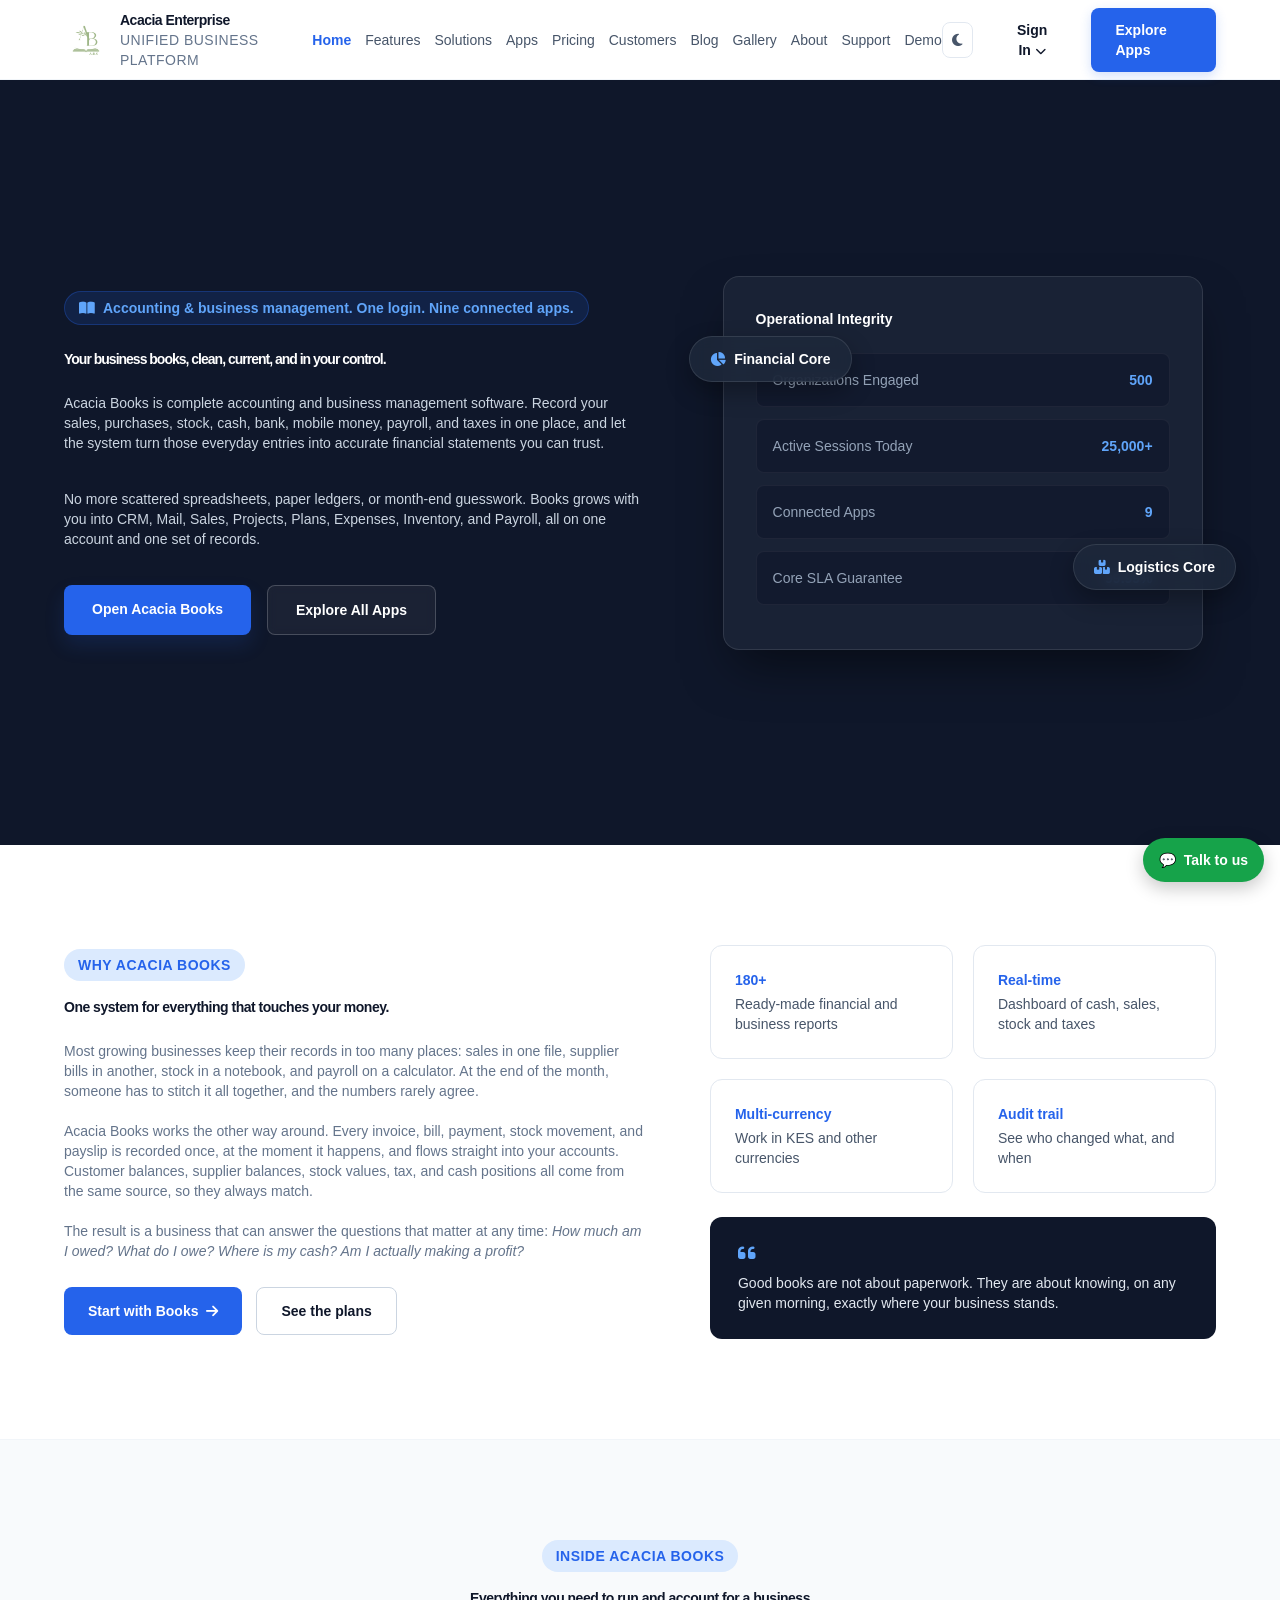
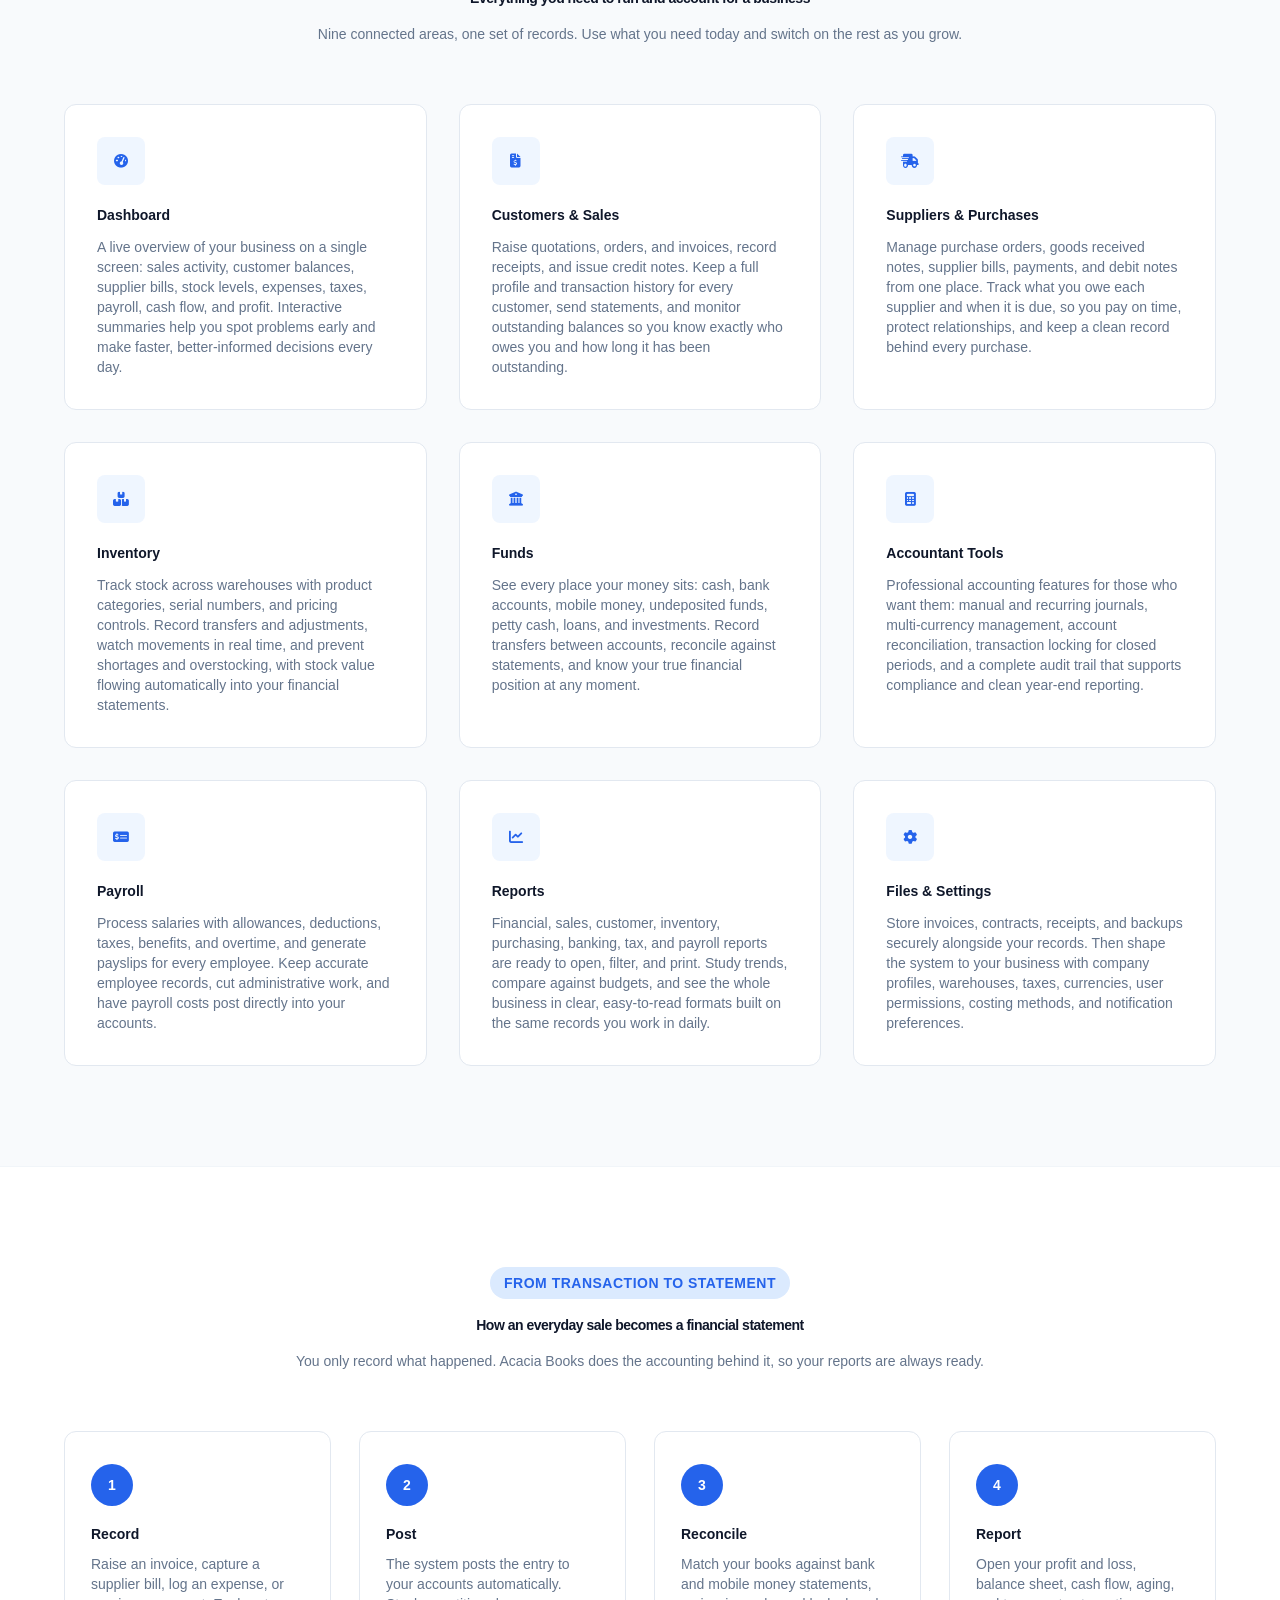
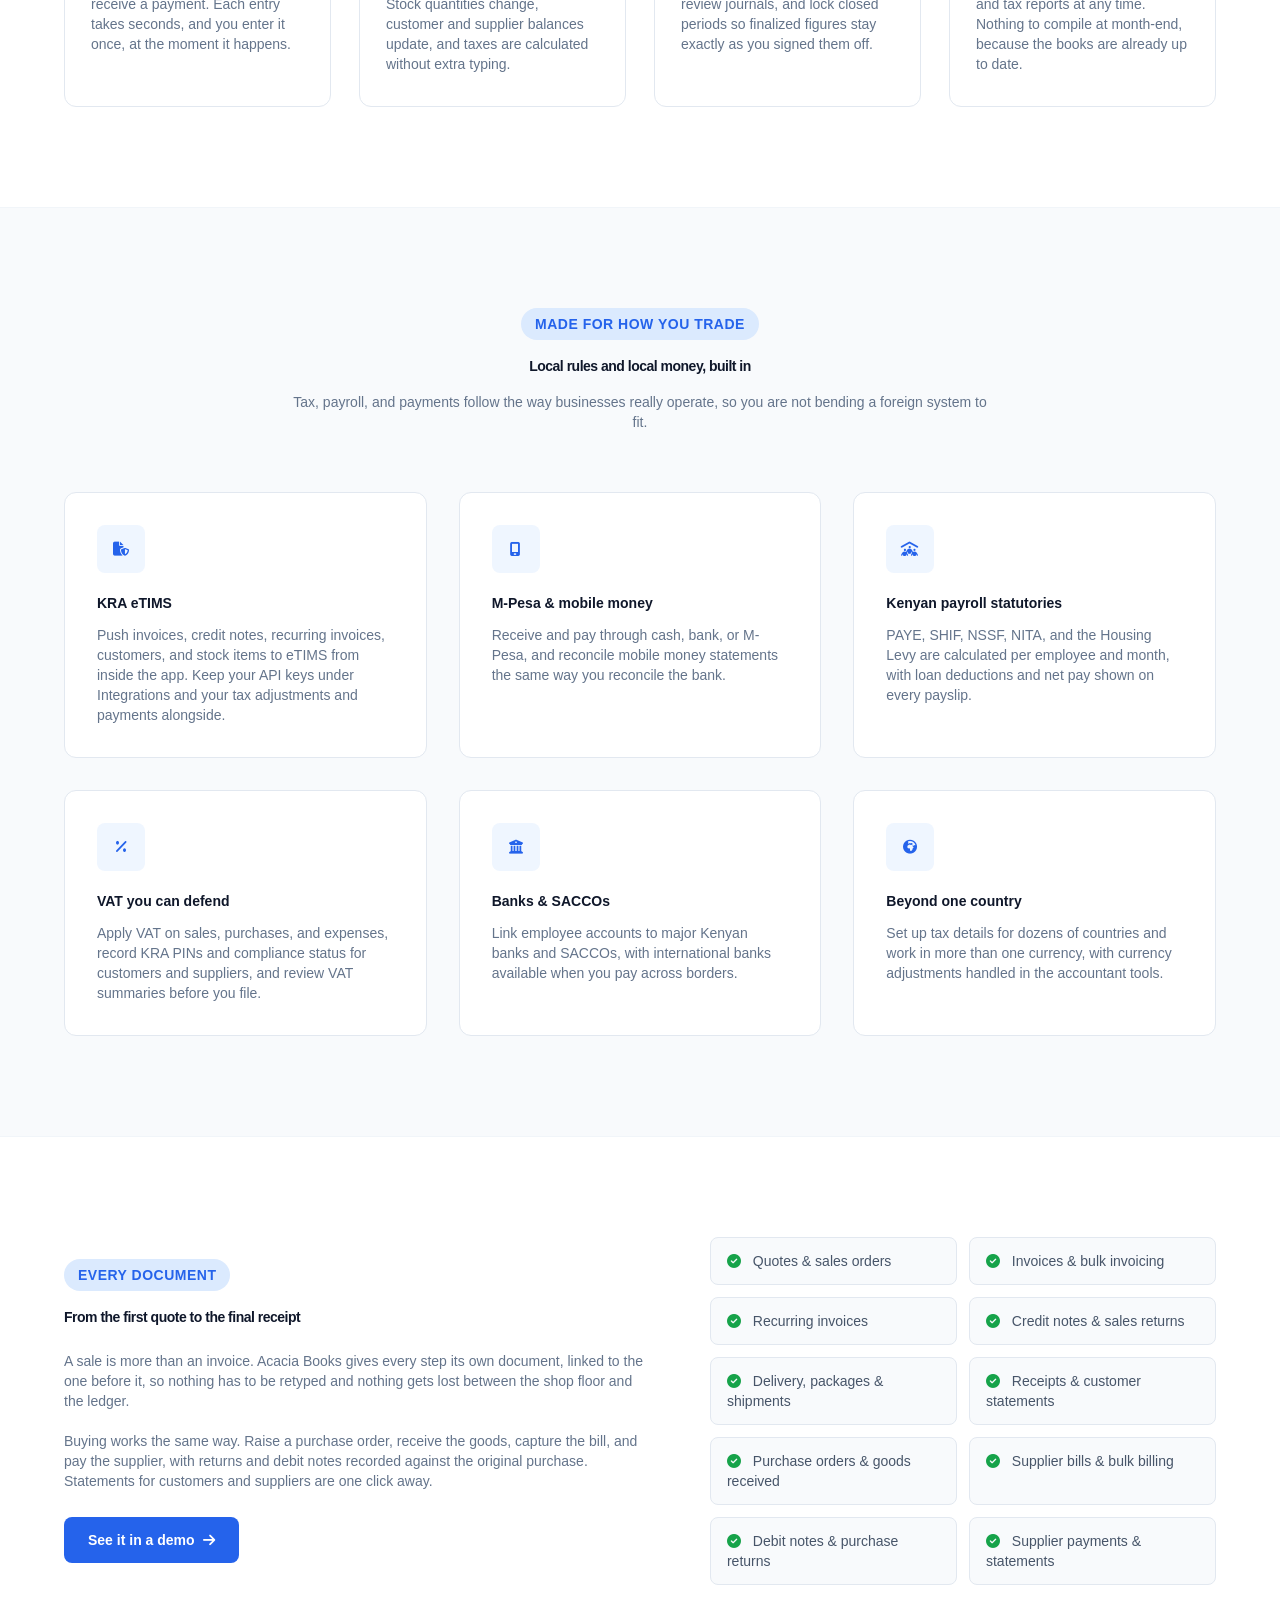
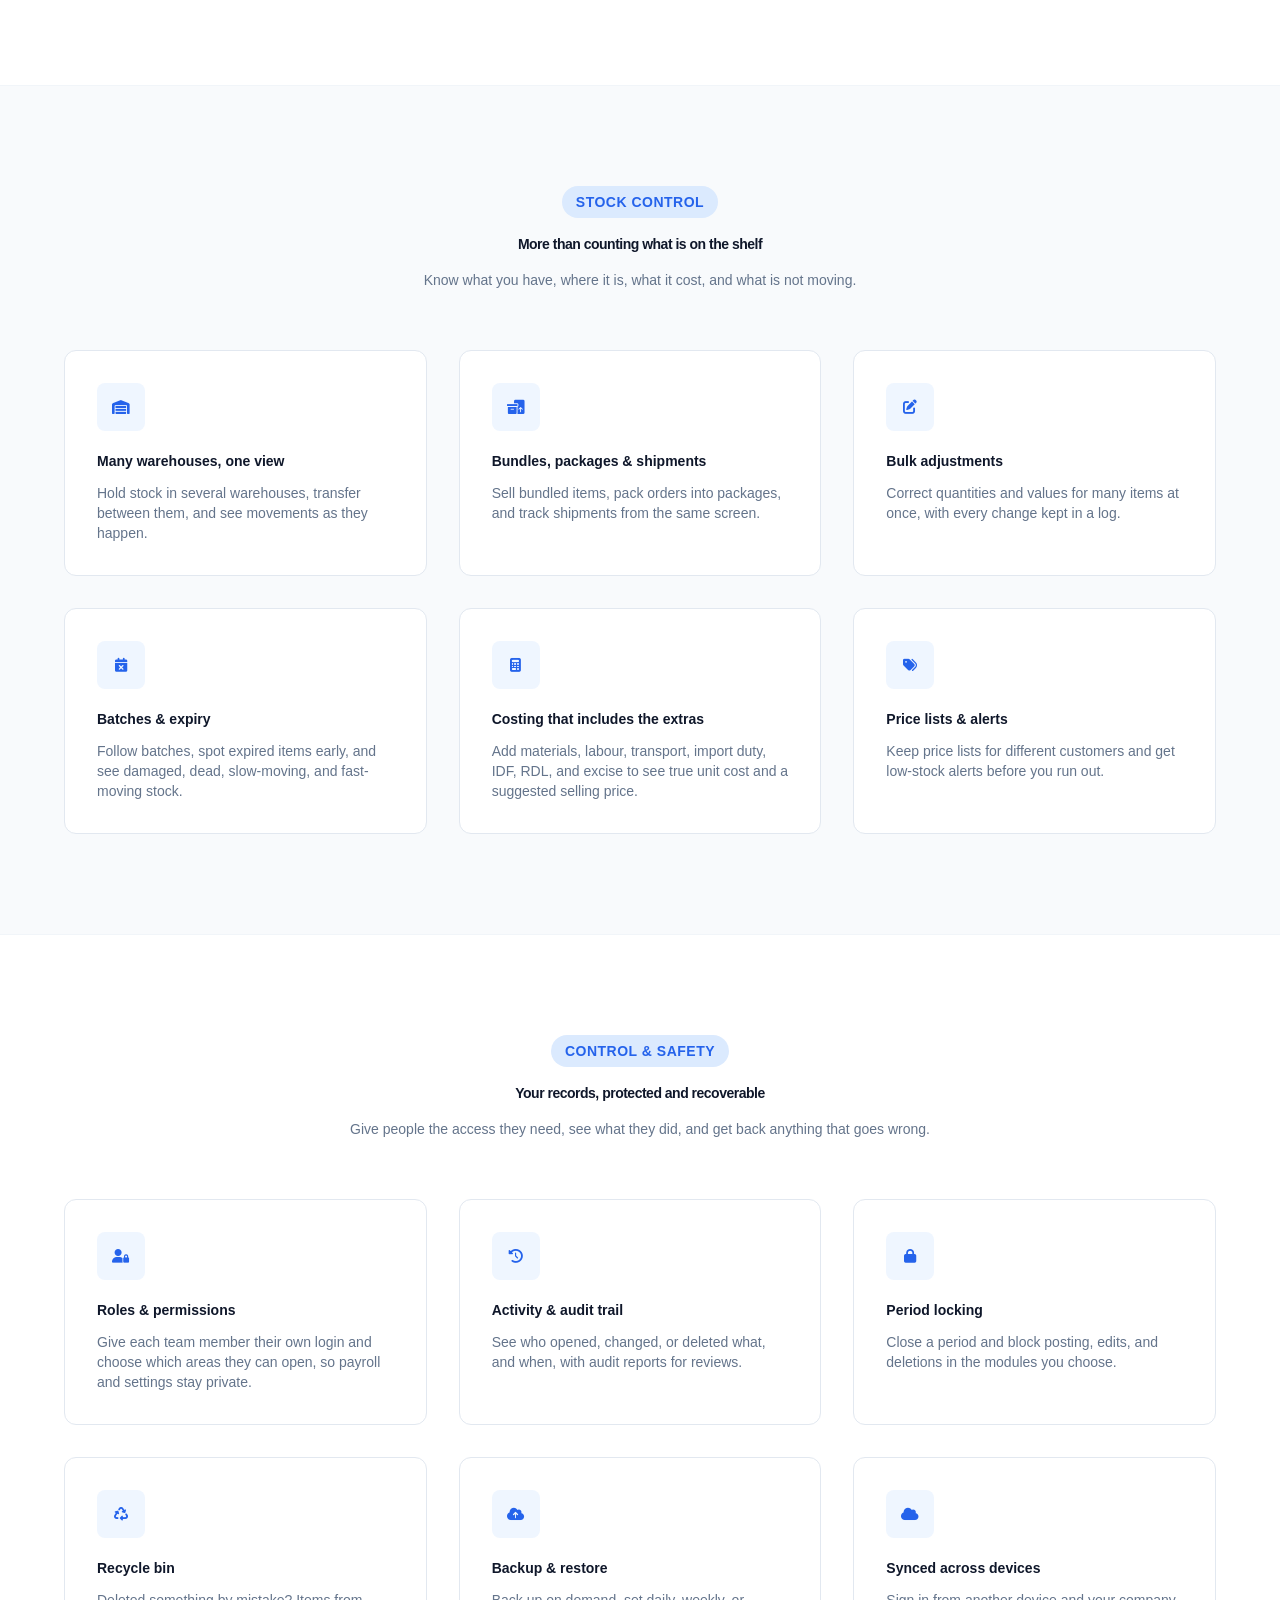
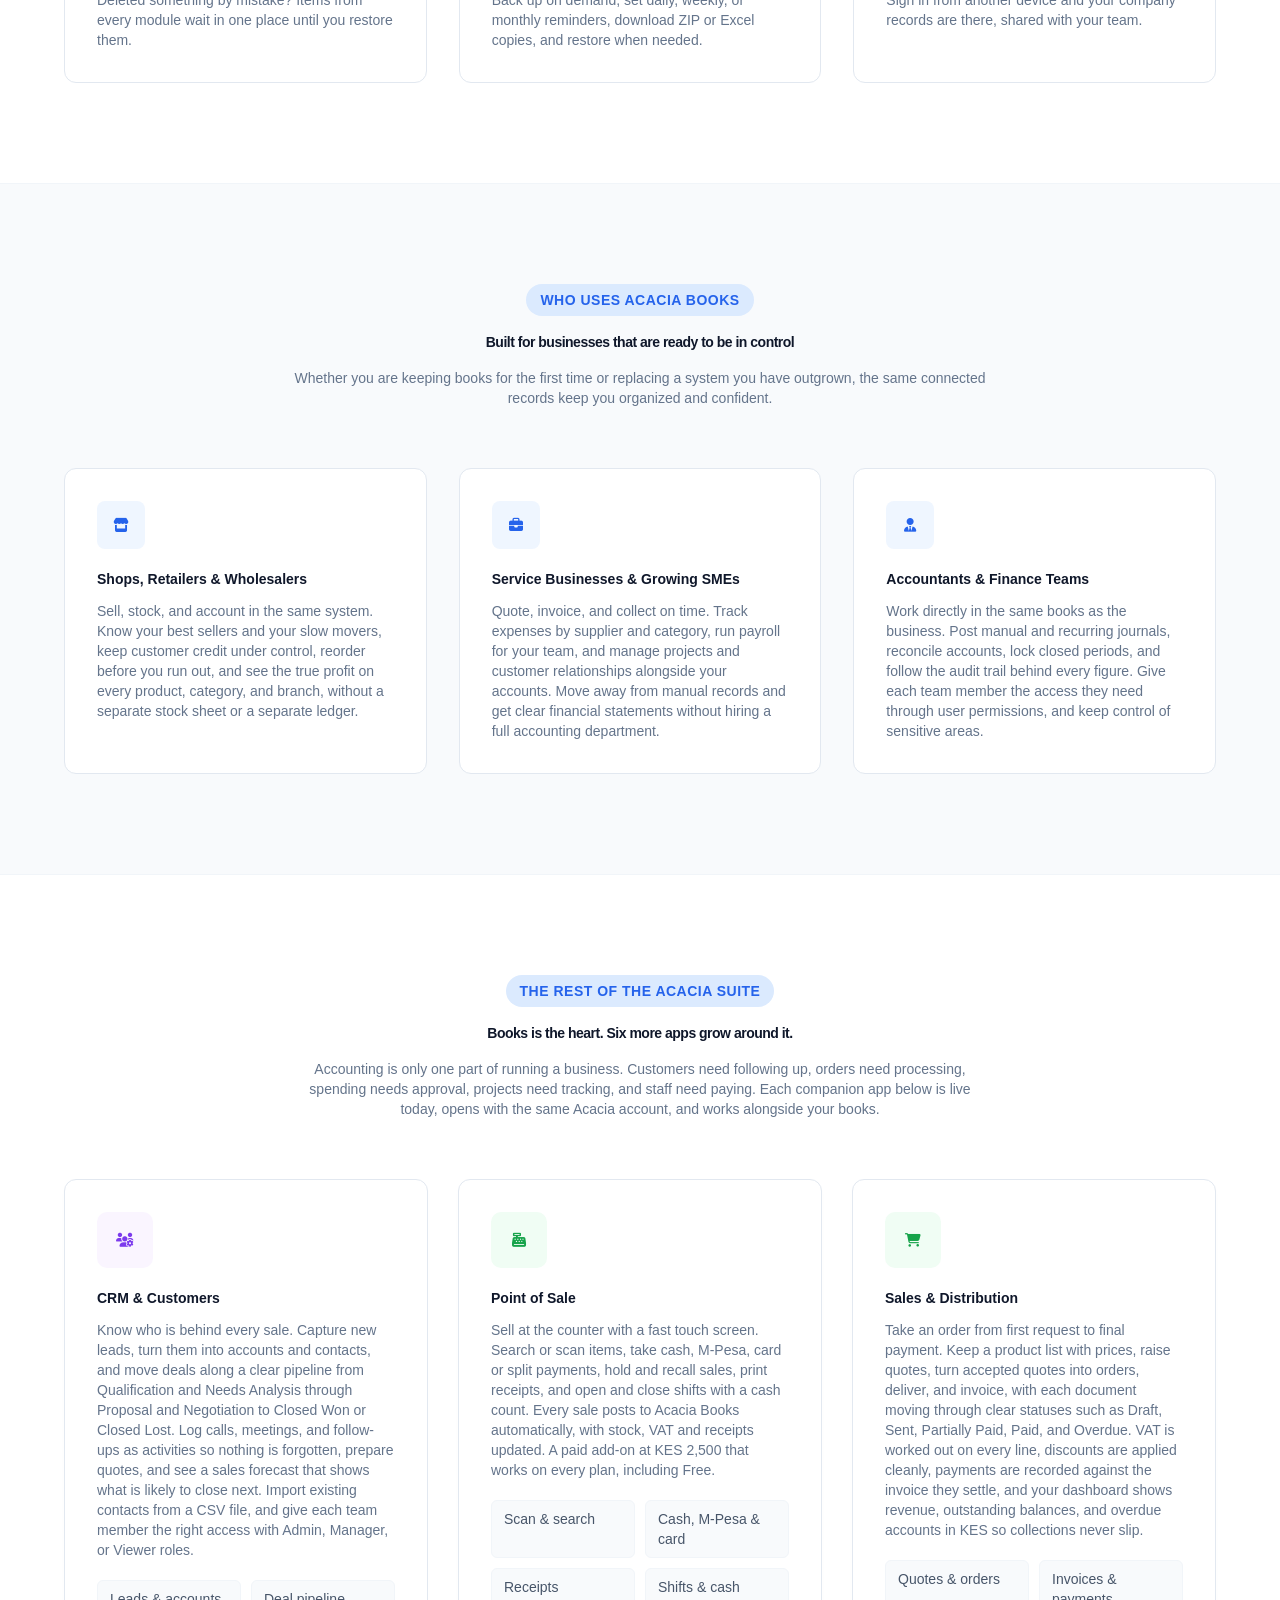
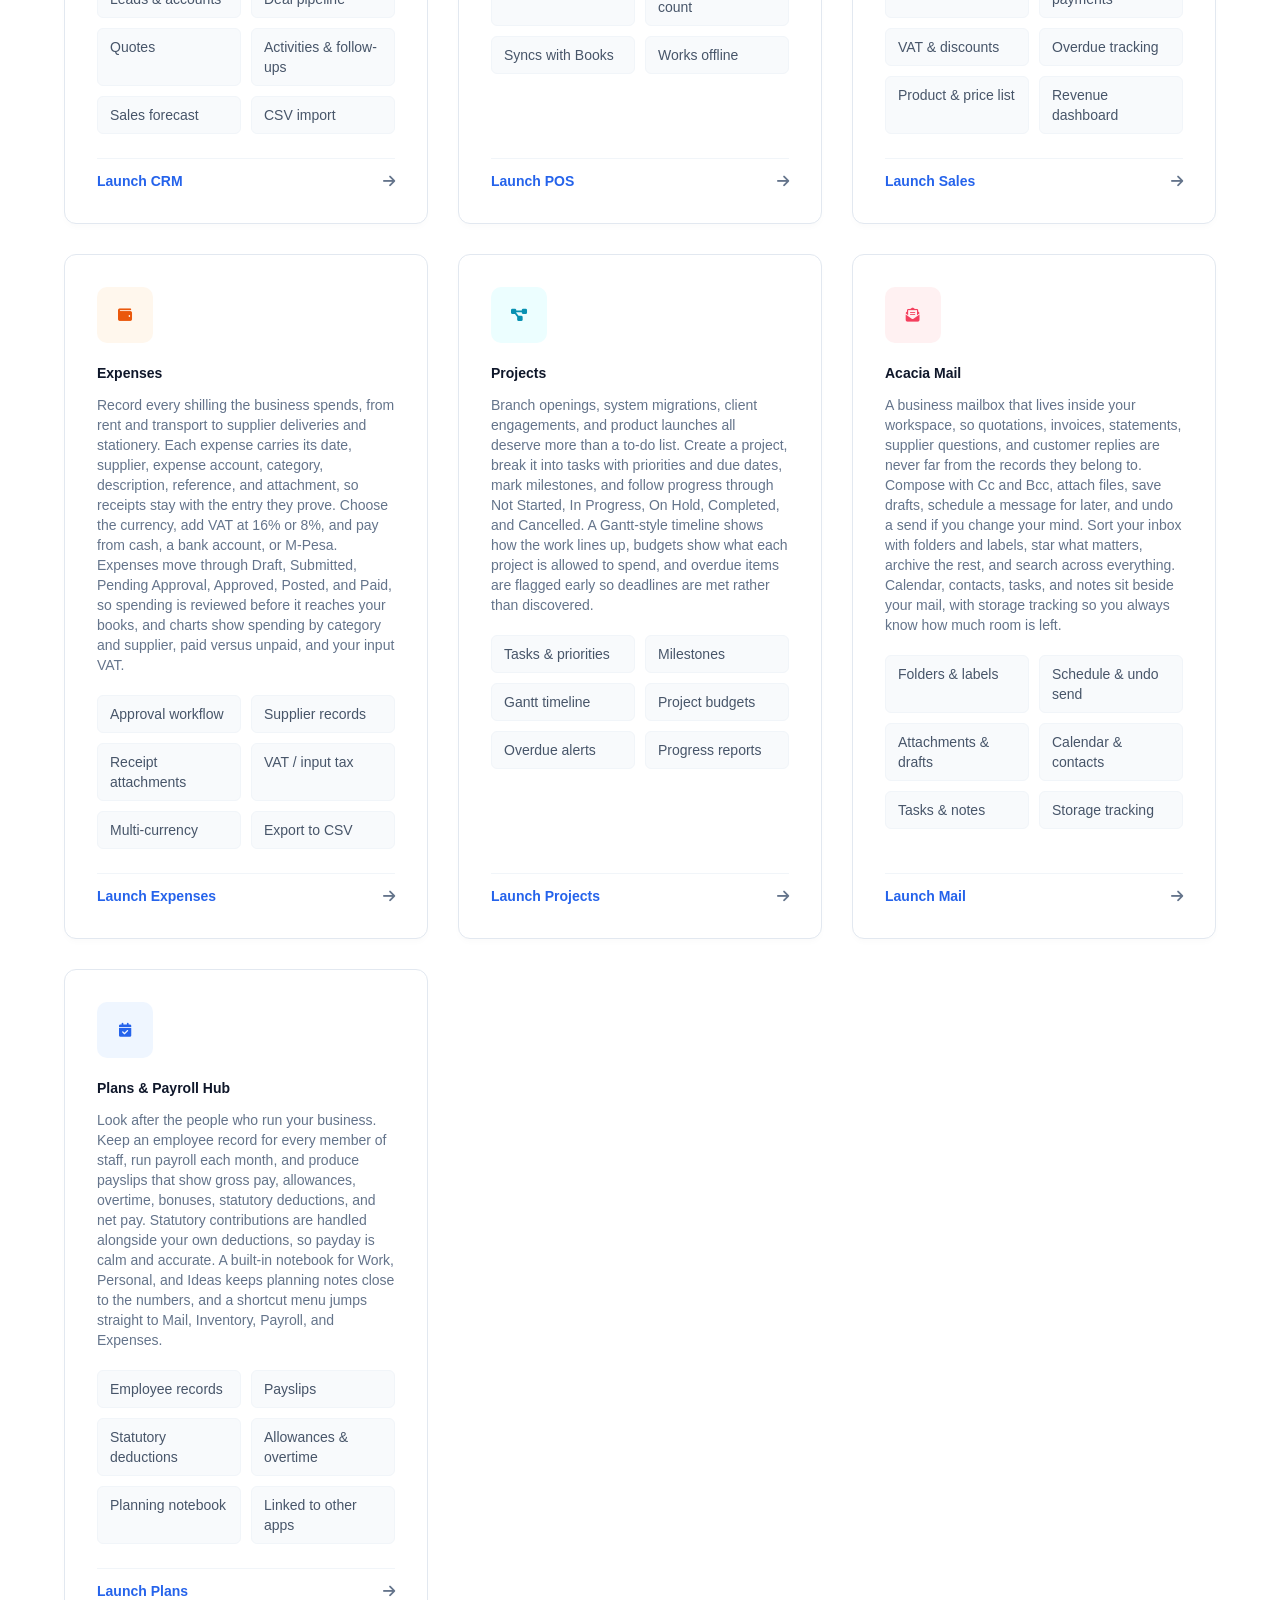
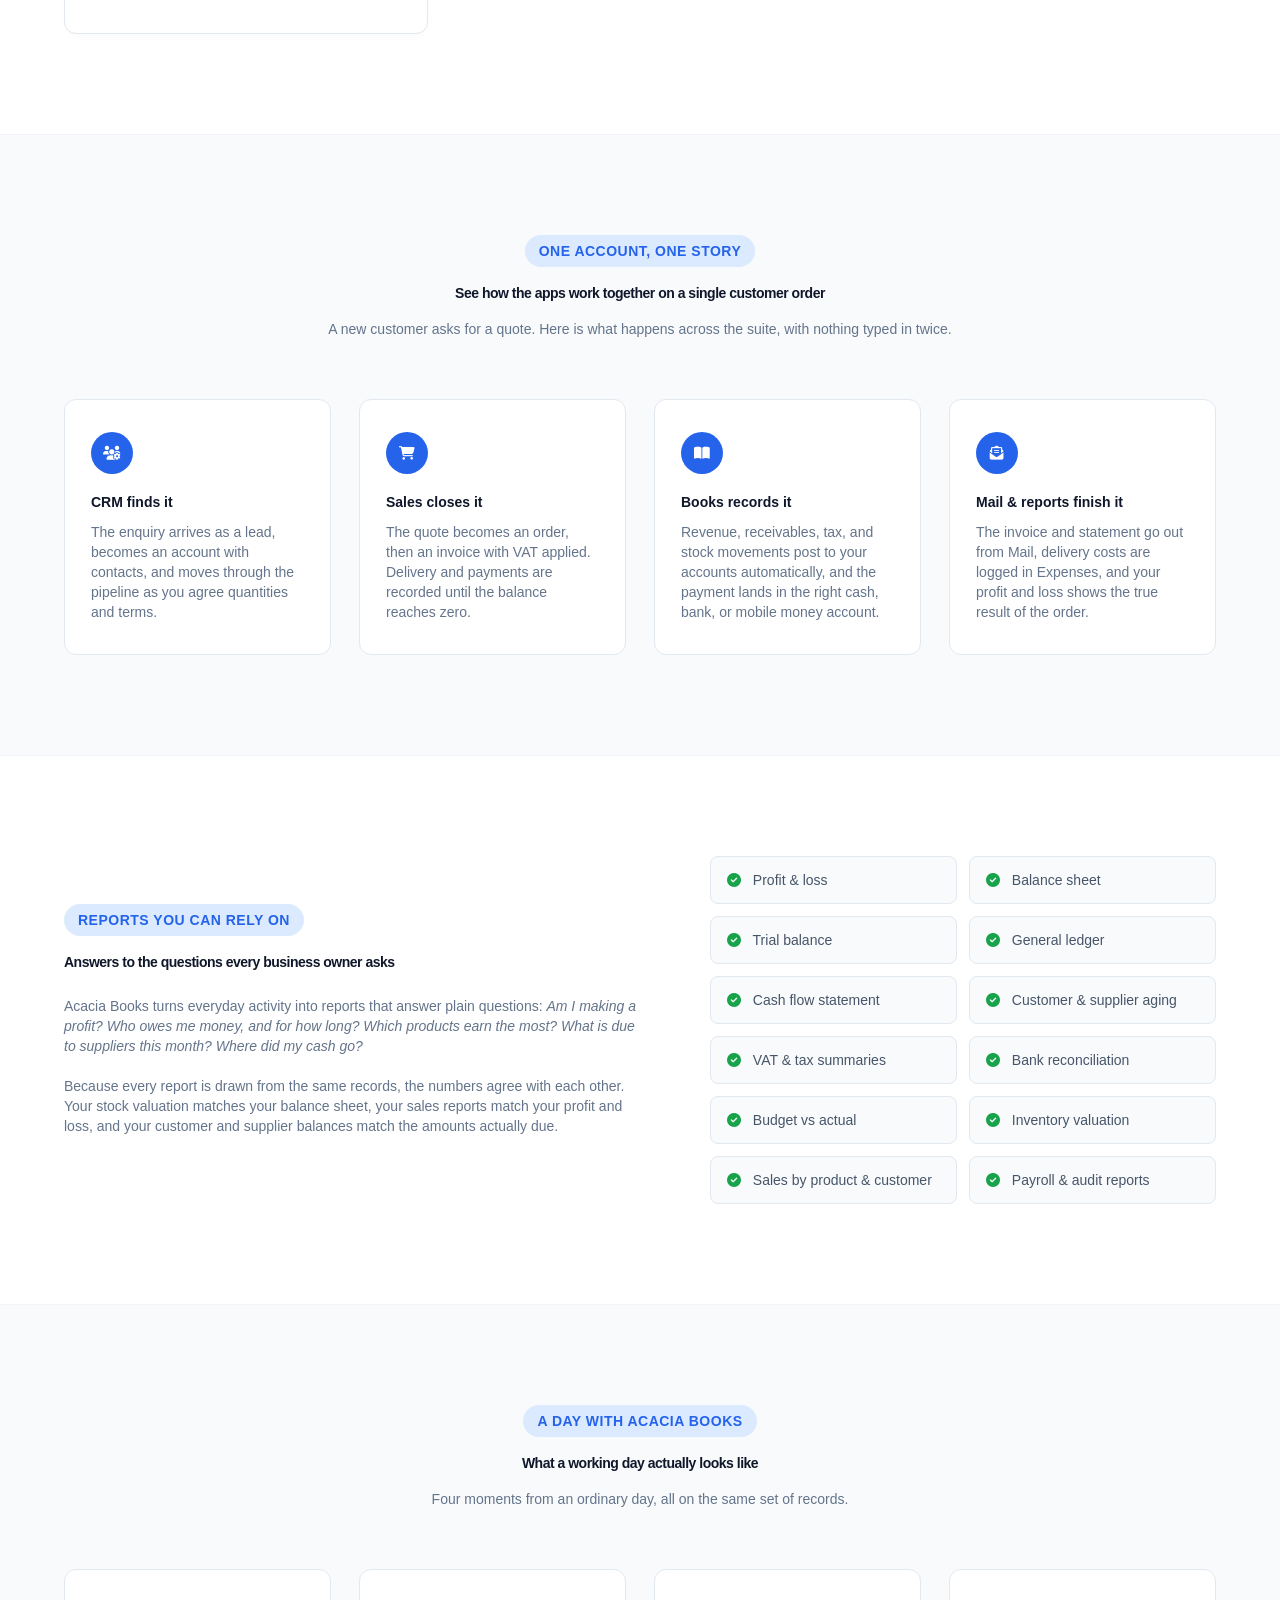
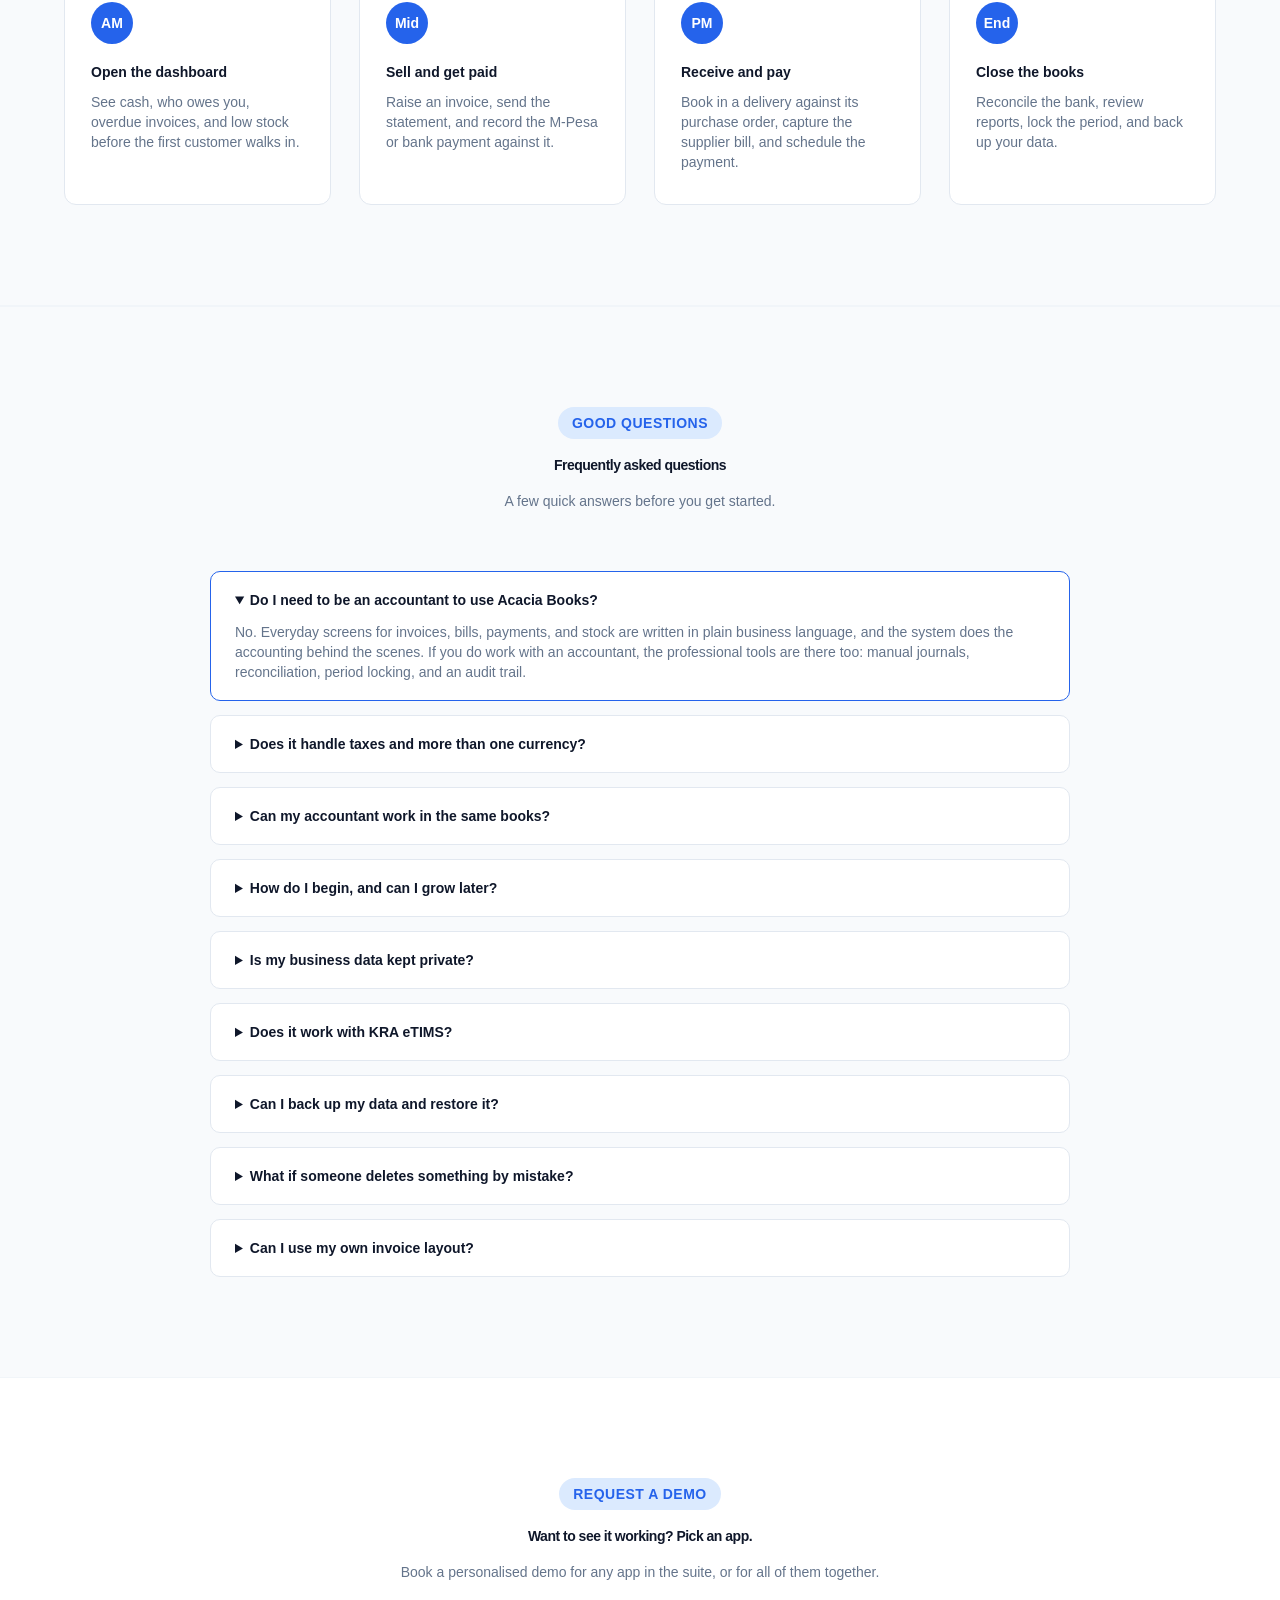
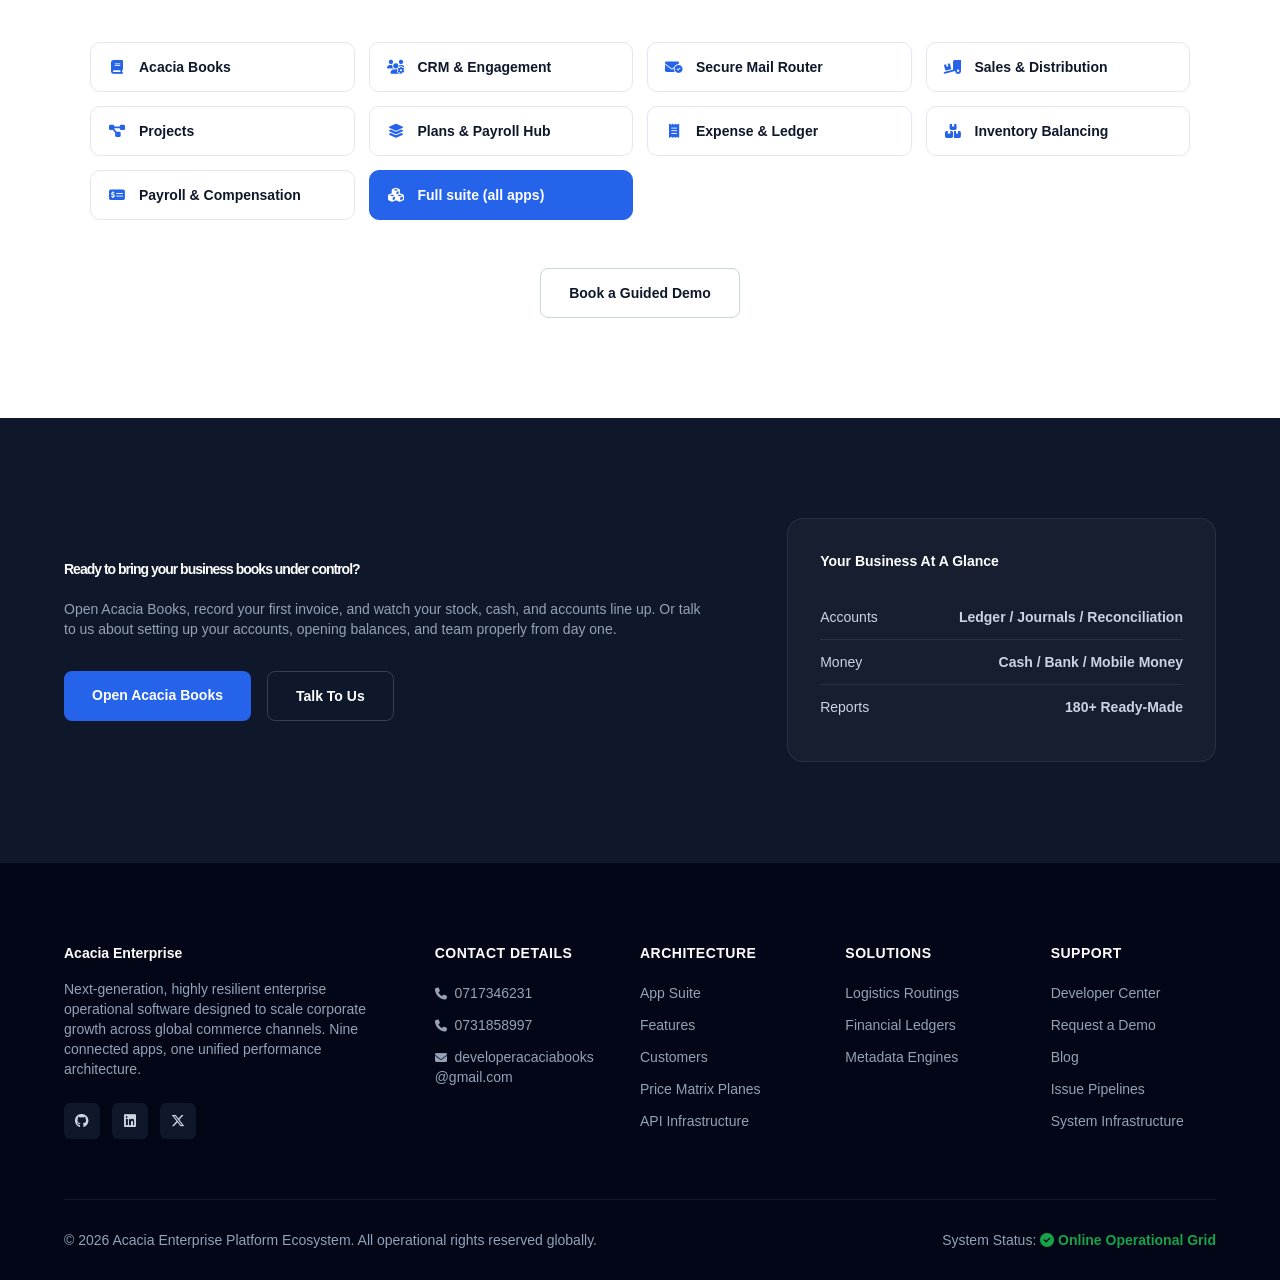
==== landing.html @ 600cfa29 "Add files via upload" ====
<!DOCTYPE html><html lang="en"><head><meta charset="UTF-8"><meta name="viewport" content="width=device-width,initial-scale=1"><title>Acacia Enterprise</title><meta name="description" content="Acacia Books and 8 connected business apps: accounting, inventory, invoicing, payroll, CRM and more. Start free."><link href="https://fonts.googleapis.com/css2?family=Inter:wght@300;400;500;600;700;800&display=swap" rel="stylesheet"><link rel="stylesheet" href="https://cdnjs.cloudflare.com/ajax/libs/font-awesome/6.6.0/css/all.min.css"><style>*{margin:0;padding:0;box-sizing:border-box;font-family:cambria,sans-serif;scroll-behavior:smooth}body{background:#fff;color:#1e293b;overflow-x:hidden;line-height:1.5}a{text-decoration:none}ul{list-style:none}header{position:fixed;top:0;left:0;width:100%;height:80px;background:rgba(255,255,255,.9);backdrop-filter:blur(20px);display:flex;align-items:center;justify-content:space-between;padding:0 5%;z-index:1000;border-bottom:1px solid #f1f5f9}.logo{display:flex;align-items:center;gap:12px}.logo img{width:44px;height:44px;object-fit:contain}.logoText h2{font-size:22px;font-weight:800;color:#0f172a;letter-spacing:-.5px}.logoText span{display:block;font-size:11px;font-weight:500;color:#64748b;text-transform:uppercase;letter-spacing:.5px}nav ul{display:flex;align-items:center;gap:32px}nav a{font-size:15px;font-weight:500;color:#475569;transition:color .2s}nav a:hover{color:#2563eb}.actions{display:flex;align-items:center;gap:16px}.signIn{font-size:15px;font-weight:600;color:#0f172a;padding:10px 20px;transition:all .2s}.signIn:hover{color:#2563eb}.getStarted{padding:12px 24px;border-radius:8px;background:#2563eb;color:#fff;font-size:15px;font-weight:600;box-shadow:0 4px 12px rgba(37,99,235,.2);transition:all .2s}.getStarted:hover{background:#1d4ed8;transform:translateY(-1px)}.hero{margin-top:80px;min-height:85vh;display:flex;align-items:center;justify-content:space-between;padding:80px 5%;position:relative;overflow:hidden;background:#0f172a}.hero-slider-wrapper{position:absolute;top:0;left:0;width:100%;height:100%;z-index:1}.hero-slide{position:absolute;top:0;left:0;width:100%;height:100%;background-size:cover;background-position:center;background-repeat:no-repeat;opacity:0;transition:opacity 1.2s ease-in-out}.hero-slide.active{opacity:1}.hero-slider-wrapper::before{content:'';position:absolute;top:0;left:0;width:100%;height:100%;background:linear-gradient(to right,rgba(15,23,42,.85) 40%,rgba(15,23,42,.5) 100%);z-index:2}.leftHero{width:50%;position:relative;z-index:3}.badge{display:inline-flex;align-items:center;gap:8px;padding:6px 14px;background:rgba(37,99,235,.15);border:1px solid rgba(37,99,235,.3);border-radius:99px;font-size:13px;font-weight:600;color:#60a5fa;margin-bottom:24px}.leftHero h1{font-size:54px;font-weight:800;line-height:1.15;color:#fff;letter-spacing:-1px;margin-bottom:24px}.leftHero p{font-size:18px;line-height:1.6;color:#cbd5e1;margin-bottom:36px}.heroButtons{display:flex;gap:16px}.primary{padding:14px 28px;background:#2563eb;border-radius:8px;color:#fff;font-size:16px;font-weight:600;box-shadow:0 10px 20px rgba(37,99,235,.15);transition:all .2s}.primary:hover{background:#1d4ed8;transform:translateY(-2px)}.secondary{padding:14px 28px;border:1px solid rgba(255,255,255,.2);background:rgba(255,255,255,.05);border-radius:8px;color:#fff;font-size:16px;font-weight:600;backdrop-filter:blur(5px);transition:all .2s}.secondary:hover{background:rgba(255,255,255,.15);border-color:rgba(255,255,255,.4)}.rightHero{width:44%;display:flex;justify-content:center;position:relative;z-index:3}.preview{width:100%;max-width:480px;background:rgba(30,41,59,.7);backdrop-filter:blur(12px);border-radius:16px;padding:32px;box-shadow:0 25px 50px -12px rgba(0,0,0,.5);border:1px solid rgba(255,255,255,.1)}.preview h2{font-size:22px;color:#fff;margin-bottom:24px;font-weight:700}.item{display:flex;justify-content:space-between;align-items:center;padding:16px;background:rgba(15,23,42,.6);border-radius:8px;margin-bottom:12px;border:1px solid rgba(255,255,255,.05)}.item span{font-size:14px;font-weight:500;color:#94a3b8}.item strong{font-size:24px;color:#60a5fa;font-weight:700}.float{position:absolute;background:rgba(30,41,59,.85);backdrop-filter:blur(8px);padding:12px 20px;border-radius:99px;box-shadow:0 10px 25px rgba(0,0,0,.3);font-weight:600;font-size:14px;color:#fff;border:1px solid rgba(255,255,255,.1);display:flex;align-items:center;gap:8px}.float i{color:#60a5fa}.float1{left:-20px;top:60px}.float2{right:-20px;bottom:60px}.section{padding:100px 5%}.section-alt{padding:100px 5%;background:#f8fafc;border-top:1px solid #f1f5f9;border-bottom:1px solid #f1f5f9}.sectionTitle{text-align:center;margin-bottom:60px}.sectionTitle span{display:inline-block;padding:6px 14px;background:#dbeafe;color:#2563eb;border-radius:99px;font-size:13px;font-weight:600;margin-bottom:16px;text-transform:uppercase;letter-spacing:.5px}.sectionTitle h2{font-size:38px;font-weight:800;color:#0f172a;margin-bottom:16px;letter-spacing:-.5px}.sectionTitle p{max-width:700px;margin:auto;font-size:17px;line-height:1.6;color:#64748b}.solutions-grid{display:grid;grid-template-columns:repeat(3,1fr);gap:32px}.solution-card{background:#fff;padding:32px;border-radius:12px;border:1px solid #e2e8f0;transition:all .3s}.solution-card:hover{border-color:#2563eb;box-shadow:0 12px 30px rgba(0,0,0,.04);transform:translateY(-2px)}.solution-card .sol-icon{width:48px;height:48px;background:#eff6ff;color:#2563eb;border-radius:8px;display:flex;align-items:center;justify-content:center;font-size:20px;margin-bottom:20px}.solution-card h3{font-size:20px;font-weight:700;color:#0f172a;margin-bottom:12px}.solution-card p{font-size:15px;color:#64748b;line-height:1.6}.modules{display:grid;grid-template-columns:repeat(3,1fr);gap:30px}.module{background:#fff;border-radius:12px;padding:32px;box-shadow:0 4px 6px -1px rgba(0,0,0,.02);transition:all .3s;border:1px solid #e2e8f0;display:flex;flex-direction:column}.module:hover{transform:translateY(-4px);box-shadow:0 20px 25px -5px rgba(0,0,0,.05);border-color:#2563eb}.icon{width:56px;height:56px;border-radius:10px;display:flex;align-items:center;justify-content:center;font-size:22px;margin-bottom:20px}.blue{background:#eff6ff;color:#2563eb}.green{background:#f0fdf4;color:#16a34a}.orange{background:#fff7ed;color:#ea580c}.purple{background:#faf5ff;color:#7c3aed}.cyan{background:#ecfeff;color:#0891b2}.rose{background:#fff1f2;color:#f43f5e}.module h3{font-size:22px;color:#0f172a;margin-bottom:12px;font-weight:700}.module p{font-size:15px;line-height:1.6;color:#64748b;margin-bottom:20px}.features{display:grid;grid-template-columns:repeat(2,1fr);gap:10px;margin-bottom:24px}.features div{background:#f8fafc;padding:8px 12px;border-radius:6px;font-size:13px;font-weight:500;color:#475569;border:1px solid #f1f5f9}.learn{margin-top:auto;display:flex;justify-content:space-between;align-items:center;padding-top:12px;border-top:1px solid #f1f5f9}.learn a{font-size:14px;color:#2563eb;font-weight:600}.learn i{font-size:14px;color:#64748b;transition:transform .2s}.module:hover .learn i{transform:translateX(4px);color:#2563eb}.about-wrapper{display:grid;grid-template-columns:1fr 1fr;gap:60px;align-items:center}.about-content h3{font-size:28px;font-weight:700;color:#0f172a;margin-bottom:16px}.about-content p{font-size:16px;color:#64748b;line-height:1.7;margin-bottom:20px}.about-stats{display:grid;grid-template-columns:repeat(2,1fr);gap:20px}.about-stat-box{background:#fff;padding:24px;border-radius:12px;border:1px solid #e2e8f0}.about-stat-box h4{font-size:32px;color:#2563eb;font-weight:800;margin-bottom:4px}.about-stat-box p{font-size:14px;color:#475569;font-weight:500;margin:0}.pricing-section-container{display:flex;flex-direction:column;align-items:center;width:100%}.pricing-controls-wrapper{display:flex;flex-direction:column;align-items:center;gap:20px;margin-bottom:48px;background:#fff;padding:24px 32px;border-radius:16px;border:1px solid #e2e8f0;width:100%;max-width:650px;box-shadow:0 4px 6px -1px rgba(0,0,0,.02)}.module-tabs{display:flex;background:#f1f5f9;padding:6px;border-radius:10px;width:100%}.module-tab-btn{flex:1;padding:10px 16px;border:none;background:0 0;font-size:14px;font-weight:600;color:#64748b;cursor:pointer;border-radius:8px;transition:all .2s;display:flex;align-items:center;justify-content:center;gap:8px}.module-tab-btn.active{background:#fff;color:#2563eb;box-shadow:0 2px 4px rgba(0,0,0,.05)}.pricing-controls{display:flex;justify-content:center;align-items:center;gap:24px}.control-group{display:flex;align-items:center;gap:12px}.control-group span{font-size:15px;font-weight:600;color:#334155}.switch{position:relative;width:50px;height:26px}.switch input{display:none}.slider{position:absolute;top:0;left:0;right:0;bottom:0;background:#cbd5e1;border-radius:34px;cursor:pointer;transition:.3s}.slider:before{content:"";position:absolute;width:18px;height:18px;left:4px;top:4px;background:#fff;border-radius:50%;transition:.3s}input:checked+.slider{background:#2563eb}input:checked+.slider:before{transform:translateX(24px)}.pricing-grid{display:grid;grid-template-columns:repeat(3,1fr);gap:30px;margin-bottom:40px;width:100%}.pricing-card{background:#fff;border-radius:16px;padding:40px 32px;border:1px solid #e2e8f0;display:flex;flex-direction:column;transition:all .3s;position:relative}.pricing-card.featured{border-color:#2563eb;box-shadow:0 20px 40px rgba(37,99,235,.06)}.pricing-card.featured .badge-pop{position:absolute;top:-14px;left:50%;transform:translateX(-50%);background:#2563eb;color:#fff;padding:4px 14px;border-radius:999px;font-size:12px;font-weight:700;text-transform:uppercase;letter-spacing:.5px}.pricing-card:hover{transform:translateY(-4px);box-shadow:0 20px 30px rgba(0,0,0,.04)}.pricing-card h3{font-size:22px;color:#0f172a;font-weight:700;margin-bottom:8px}.price-display{margin-bottom:24px}.price-display h4{font-size:36px;font-weight:800;color:#0f172a;letter-spacing:-1px}.price-display span{font-size:14px;color:#64748b;font-weight:500}.pricing-card ul{display:flex;flex-direction:column;gap:14px;margin-bottom:36px;border-top:1px solid #f1f5f9;padding-top:24px}.pricing-card ul li{display:flex;align-items:start;gap:12px;font-size:14px;color:#475569;line-height:1.4}.pricing-card ul li i{font-size:16px;margin-top:2px;color:#2563eb}.pricing-card ul li.none{color:#94a3b8}.pricing-card ul li.none i{color:#cbd5e1}.btn-select{display:block;text-align:center;padding:14px;background:#f8fafc;border:1px solid #e2e8f0;color:#0f172a;border-radius:8px;font-size:15px;font-weight:600;transition:all .2s;margin-top:auto}.btn-select:hover{background:#2563eb;border-color:#2563eb;color:#fff}.pricing-card.featured .btn-select{background:#2563eb;border-color:#2563eb;color:#fff}.pricing-card.featured .btn-select:hover{background:#1d4ed8;border-color:#1d4ed8}.support-grid{display:grid;grid-template-columns:repeat(4,1fr);gap:24px}.support-card{background:#fff;padding:28px;border-radius:12px;border:1px solid #e2e8f0;text-align:center;transition:all .2s}.support-card:hover{border-color:#2563eb;box-shadow:0 10px 25px rgba(0,0,0,.03)}.support-card i{font-size:28px;color:#2563eb;margin-bottom:16px}.support-card h4{font-size:16px;font-weight:700;color:#0f172a;margin-bottom:8px}.support-card p{font-size:13px;color:#64748b;margin-bottom:16px}.support-card a{font-size:13px;font-weight:600;color:#2563eb}.cta{padding:100px 5%;background:#0f172a;color:#fff;position:relative;overflow:hidden}.ctaBox{max-width:1200px;margin:auto;display:grid;grid-template-columns:1.5fr 1fr;gap:80px;align-items:center}.cta h2{font-size:42px;font-weight:800;letter-spacing:-1px;margin-bottom:20px}.cta p{font-size:18px;color:#94a3b8;line-height:1.6;margin-bottom:32px}.ctaButtons{display:flex;gap:16px}.ctaPrimary{background:#2563eb;color:#fff;padding:14px 28px;border-radius:8px;font-weight:600}.ctaSecondary{border:1px solid #334155;color:#fff;padding:14px 28px;border-radius:8px;font-weight:600}.ctaCard{background:rgba(255,255,255,.03);border:1px solid rgba(255,255,255,.08);padding:32px;border-radius:16px}.ctaCard h3{font-size:20px;margin-bottom:24px;font-weight:700}.ctaItem{display:flex;justify-content:space-between;padding:12px 0;border-bottom:1px solid rgba(255,255,255,.08);font-size:14px;color:#cbd5e1}.ctaItem:last-child{border:none}footer{background:#020617;color:#94a3b8;padding:80px 5% 30px;border-top:1px solid #0f172a}.footerGrid{display:grid;grid-template-columns:2fr repeat(4,1fr);gap:40px;margin-bottom:60px}.footerLogo h2{font-size:24px;font-weight:800;color:#fff;margin-bottom:16px}.footerLogo p{font-size:14px;line-height:1.6}.social{display:flex;gap:12px;margin-top:24px}.social a{width:36px;height:36px;border-radius:6px;background:#0f172a;display:flex;align-items:center;justify-content:center;color:#cbd5e1;font-size:16px}.social a:hover{background:#2563eb;color:#fff}.footerColumn h3{font-size:14px;color:#fff;font-weight:700;text-transform:uppercase;letter-spacing:.5px;margin-bottom:20px}.footerColumn ul{display:flex;flex-direction:column;gap:12px}.footerColumn a{color:#94a3b8;font-size:14px}.footerColumn a:hover{color:#fff}.bottomFooter{border-top:1px solid #0f172a;padding-top:30px;display:flex;justify-content:space-between;font-size:13px}@media(max-width:1200px){.pricing-grid{grid-template-columns:repeat(2,1fr)}}.pricing-grid{grid-template-columns:repeat(6,minmax(0,1fr));gap:16px;align-items:stretch;max-width:1400px;margin:0 auto 40px}.pricing-card{padding:22px 18px 18px;border-radius:14px;border:1px solid #e3e8f0;box-shadow:none;text-align:left}.pricing-card:hover{transform:none;box-shadow:0 6px 18px rgba(15,23,42,.06);border-color:#cbd5e6}.pricing-card.featured{border-color:#2563eb;box-shadow:none}.pricing-card.featured .badge-pop{background:#fff;color:#2563eb;border:1px solid #2563eb;font-size:12px;letter-spacing:.05em;padding:3px 14px;top:-13px}.pricing-card h3{font-size:16px;margin-bottom:4px}.price-display{margin-bottom:16px}.price-display h4{display:inline;font-size:15px;font-weight:700;letter-spacing:0}.price-display span{font-size:13px;color:#6b7280;font-weight:400}.pricing-card ul{gap:0;border-top:none;padding-top:0;margin-bottom:8px;flex:1}.pricing-card ul li{font-size:13px;color:#6b7280;padding:7px 0;border-top:1px solid #eef1f6;gap:8px}.pricing-card ul li:first-child{border-top:none}.pricing-card ul.pc-collapsed li:nth-child(n+6){display:none}.pc-more{background:0 0;border:0;color:#2563eb;font-family:inherit;font-size:13px;font-weight:700;cursor:pointer;padding:8px 0 16px;text-align:left}.pc-more:hover{text-decoration:underline}.btn-select{background:#2563eb;border-color:#2563eb;color:#fff;padding:11px;font-size:14px;font-weight:700;border-radius:6px}.btn-select:hover{background:#1d4ed8;border-color:#1d4ed8}@media(max-width:1280px){.pricing-grid{grid-template-columns:repeat(3,minmax(0,1fr))}}@media(max-width:800px){.pricing-grid{grid-template-columns:repeat(2,minmax(0,1fr))}}@media(max-width:520px){.pricing-grid{grid-template-columns:1fr}}@media(max-width:1024px){.hero{flex-direction:column;text-align:center;padding-top:60px}.about-wrapper,.ctaBox,.leftHero,.rightHero{width:100%;grid-template-columns:1fr}.modules,.solutions-grid{grid-template-columns:repeat(2,1fr)}.support-grid{grid-template-columns:repeat(2,1fr)}.footerGrid{grid-template-columns:1fr}.hero-slider-wrapper::before{background:rgba(15,23,42,.85)}}@media(max-width:640px){.modules,.solutions-grid,.support-grid{grid-template-columns:1fr}.leftHero h1{font-size:36px}.pricing-controls-wrapper{padding:16px}.pricing-controls{flex-direction:column;gap:16px}.module-tabs{flex-direction:column;gap:4px}}</style><style>.gallery-grid{display:grid;grid-template-columns:repeat(3,1fr);gap:30px}.gallery-card{background:#fff;border-radius:12px;overflow:hidden;border:1px solid #e2e8f0;transition:all .3s}.gallery-card:hover{transform:translateY(-4px);box-shadow:0 20px 25px -5px rgba(0,0,0,.08);border-color:#2563eb}.gallery-frame{background:#0f172a;padding:10px 14px 0}.gallery-dots{display:flex;gap:6px;padding-bottom:10px}.gallery-dots span{width:9px;height:9px;border-radius:50%;background:#334155}.gallery-dots span:first-child{background:#f43f5e}.gallery-dots span:nth-child(2){background:#eab308}.gallery-dots span:nth-child(3){background:#16a34a}.gallery-card img{width:100%;height:220px;object-fit:cover;display:block}.gallery-caption{padding:20px 22px 24px}.gallery-caption h4{font-size:16px;font-weight:700;color:#0f172a;margin-bottom:6px}.gallery-caption p{font-size:13px;color:#64748b;line-height:1.5}.gallery-note{max-width:700px;margin:40px auto 0;text-align:center;font-size:13px;color:#94a3b8}@media(max-width:1024px){.gallery-grid{grid-template-columns:repeat(2,1fr)}}@media(max-width:640px){.gallery-grid{grid-template-columns:1fr}}</style><style>nav a.active{color:#2563eb;font-weight:700}</style><style>.signDrop{position:relative}.signDrop .signIn{background:0 0;border:0;cursor:pointer;font-family:inherit}.ddMenu{display:none;position:absolute;right:0;top:100%;margin-top:6px;width:290px;background:#fff;border:1px solid #e2e8f0;border-radius:12px;box-shadow:0 20px 40px rgba(15,23,42,.18);padding:8px;z-index:2000}.signDrop.open .ddMenu{display:block}.ddHead{font-size:11px;font-weight:700;color:#64748b;text-transform:uppercase;letter-spacing:.5px;padding:8px 12px 6px}.ddItem{display:flex;align-items:center;gap:12px;padding:10px 12px;border-radius:8px;font-size:14px;font-weight:600;color:#0f172a}.ddItem i{width:18px;text-align:center;color:#2563eb}.ddItem:hover{background:#eff6ff;color:#2563eb}.ddSep{height:1px;background:#e2e8f0;margin:6px 4px}.ddCreate i{color:#16a34a}</style><style id="bkHomeCss">.bk-two{max-width:1200px;margin:auto;display:grid;grid-template-columns:1.15fr 1fr;gap:64px;align-items:center}.bk-text p{font-size:16px;line-height:1.7;color:#64748b;margin-bottom:20px}.bk-text p em{color:#64748b;font-style:italic}.bk-actions{display:flex;gap:14px;margin-top:26px;flex-wrap:wrap}.bk-btn{display:inline-flex;align-items:center;gap:8px;padding:13px 24px;border-radius:8px;background:#2563eb;color:#fff;font-weight:600;font-size:15px;text-decoration:none;transition:.25s}.bk-btn:hover{background:#1d4ed8;transform:translateY(-1px)}.bk-btn.ghost{background:#fff;color:#0f172a;border:1px solid #cbd5e1}.bk-btn.ghost:hover{border-color:#2563eb;color:#2563eb}.bk-quote{margin-top:24px;padding:26px 28px;background:#0f172a;border-radius:12px;color:#e2e8f0;position:relative}.bk-quote i{color:#60a5fa;font-size:20px;margin-bottom:10px;display:block}.bk-quote p{font-size:16px;line-height:1.7;margin:0;font-style:normal}.bk-steps{max-width:1200px;margin:auto;display:grid;grid-template-columns:repeat(4,1fr);gap:28px}.bk-step{background:#fff;border:1px solid #e2e8f0;border-radius:12px;padding:32px 26px;position:relative;transition:.3s}.bk-step:hover{border-color:#2563eb;transform:translateY(-3px);box-shadow:0 14px 30px rgba(0,0,0,.05)}.bk-num{font-size:17px;width:42px;height:42px;border-radius:50%;background:#2563eb;color:#fff;font-weight:800;display:flex;align-items:center;justify-content:center;margin-bottom:18px}.bk-step h3{font-size:20px;font-weight:700;color:#0f172a;margin-bottom:10px}.bk-step p{font-size:15px;line-height:1.6;color:#64748b}.bk-checks{display:grid;grid-template-columns:repeat(2,1fr);gap:12px}.bk-checks div{background:#f8fafc;border:1px solid #e2e8f0;border-radius:8px;padding:13px 16px;font-size:14px;font-weight:500;color:#475569}.bk-checks i{color:#16a34a;margin-right:8px}.bk-faq{max-width:860px;margin:auto;display:flex;flex-direction:column;gap:14px}.bk-faq details{background:#fff;border:1px solid #e2e8f0;border-radius:10px;padding:18px 24px}.bk-faq summary{cursor:pointer;font-weight:700;color:#0f172a;font-size:16px}.bk-faq details[open]{border-color:#2563eb}.bk-faq details p{margin-top:12px;font-size:15px;line-height:1.6;color:#64748b}.cmp-wrap{max-width:1200px;margin:auto;overflow-x:auto;border:1px solid #e2e8f0;border-radius:12px;background:#fff}.cmp-table{width:100%;border-collapse:collapse;min-width:820px}.cmp-table td,.cmp-table th{padding:14px 16px;text-align:center;font-size:14px;color:#475569;border-bottom:1px solid #f1f5f9}.cmp-table th{background:#f8fafc;color:#0f172a;font-weight:700;font-size:14px}.cmp-table td:first-child,.cmp-table th:first-child{text-align:left;font-weight:600;color:#0f172a}.cmp-table tr.cmp-price td{font-weight:700;color:#2563eb;background:#eff6ff}.cmp-table tbody tr:last-child td{border-bottom:none}.sol-list{list-style:none;margin:18px 0 0;padding:0;display:grid;gap:8px}.sol-list li{font-size:14px;line-height:1.5;color:#475569}.sol-list i{color:#16a34a;margin-right:8px}.solution-card p.sol-best{margin-top:16px;padding-top:14px;border-top:1px solid #f1f5f9;font-size:14px;color:#64748b}.solution-card p.sol-best strong{color:#0f172a}@media(max-width:1024px){.bk-two{grid-template-columns:1fr;gap:40px}.bk-steps{grid-template-columns:repeat(2,1fr)}}@media(max-width:640px){.bk-checks,.bk-steps{grid-template-columns:1fr}}</style><style id="homeUniformText">body,body :not(i):not(svg):not(svg *){font-size:.875rem!important;line-height:1.25rem!important}</style><script>!function(){try{var e=localStorage.getItem("acxTheme");e||(e=window.matchMedia&&matchMedia("(prefers-color-scheme: dark)").matches?"dark":"light"),document.documentElement.setAttribute("data-theme",e)}catch(e){}}()</script><style id="homeDarkMode">.themeToggle{background:0 0;border:1px solid #e2e8f0;color:#475569;width:36px;height:36px;border-radius:8px;cursor:pointer;display:inline-flex;align-items:center;justify-content:center;transition:.2s}.themeToggle:hover{border-color:#2563eb;color:#2563eb}html[data-theme=dark]{color-scheme:dark}html[data-theme=dark] body{background:#0b1220;color:#e2e8f0}html[data-theme=dark] header{background:rgba(11,18,32,.9);border-bottom-color:#1e293b}html[data-theme=dark] .about-content h3,html[data-theme=dark] .bk-faq summary,html[data-theme=dark] .bk-step h3,html[data-theme=dark] .cmp-table td:first-child,html[data-theme=dark] .cmp-table th,html[data-theme=dark] .cmp-table th:first-child,html[data-theme=dark] .logoText h2,html[data-theme=dark] .module h3,html[data-theme=dark] .price-display h4,html[data-theme=dark] .pricing-card h3,html[data-theme=dark] .sectionTitle h2,html[data-theme=dark] .signIn,html[data-theme=dark] .solution-card h3,html[data-theme=dark] .solution-card p.sol-best strong,html[data-theme=dark] .support-card h4{color:#f1f5f9}html[data-theme=dark] .about-content p,html[data-theme=dark] .bk-faq details p,html[data-theme=dark] .bk-step p,html[data-theme=dark] .bk-text p,html[data-theme=dark] .bk-text p em,html[data-theme=dark] .learn i,html[data-theme=dark] .logoText span,html[data-theme=dark] .module p,html[data-theme=dark] .module-tab-btn,html[data-theme=dark] .price-display span,html[data-theme=dark] .sectionTitle p,html[data-theme=dark] .solution-card p,html[data-theme=dark] .solution-card p.sol-best,html[data-theme=dark] .support-card p{color:#94a3b8}html[data-theme=dark] .about-stat-box p,html[data-theme=dark] .bk-checks div,html[data-theme=dark] .cmp-table td,html[data-theme=dark] .cmp-table th,html[data-theme=dark] .features div,html[data-theme=dark] .pricing-card ul li,html[data-theme=dark] .sol-list li,html[data-theme=dark] nav a{color:#cbd5e1}html[data-theme=dark] nav a.active,html[data-theme=dark] nav a:hover{color:#60a5fa}html[data-theme=dark] .about-stat-box,html[data-theme=dark] .bk-faq details,html[data-theme=dark] .bk-step,html[data-theme=dark] .cmp-wrap,html[data-theme=dark] .ddMenu,html[data-theme=dark] .module,html[data-theme=dark] .pricing-card,html[data-theme=dark] .pricing-controls-wrapper,html[data-theme=dark] .solution-card,html[data-theme=dark] .support-card{background:#111a2e;border-color:#1e293b}html[data-theme=dark] .section-alt{background:#0f172a;border-color:#1e293b}html[data-theme=dark] .bk-checks div,html[data-theme=dark] .cmp-table th,html[data-theme=dark] .features div,html[data-theme=dark] .module-tabs{background:#0f172a;border-color:#1e293b}html[data-theme=dark] .cmp-table td,html[data-theme=dark] .cmp-table th,html[data-theme=dark] .learn,html[data-theme=dark] .solution-card p.sol-best{border-color:#1e293b}html[data-theme=dark] .cmp-table tr.cmp-price td{background:#14243f;color:#60a5fa}html[data-theme=dark] .module-tab-btn.active{background:#1e293b;color:#60a5fa}html[data-theme=dark] .blue,html[data-theme=dark] .sectionTitle span,html[data-theme=dark] .sol-icon{background:#14243f;color:#60a5fa}html[data-theme=dark] .green{background:#0f2a1c;color:#4ade80}html[data-theme=dark] .orange{background:#2e1a0c;color:#fb923c}html[data-theme=dark] .purple{background:#221636;color:#a78bfa}html[data-theme=dark] .cyan{background:#0a2830;color:#22d3ee}html[data-theme=dark] .rose{background:#2f1119;color:#fb7185}html[data-theme=dark] .ddItem{color:#e2e8f0}html[data-theme=dark] .ddItem:hover{background:#14243f;color:#60a5fa}html[data-theme=dark] .ddSep{background:#1e293b}html[data-theme=dark] .bk-btn.ghost,html[data-theme=dark] .btn-select{background:#111a2e;color:#e2e8f0;border-color:#334155}html[data-theme=dark] .bk-btn.ghost:hover,html[data-theme=dark] .btn-select:hover{border-color:#2563eb;color:#fff}html[data-theme=dark] .pricing-card.featured .btn-select{background:#2563eb;color:#fff;border-color:#2563eb}html[data-theme=dark] .pricing-card ul li.none{color:#64748b}html[data-theme=dark] .slider{background:#334155}html[data-theme=dark] .themeToggle{border-color:#334155;color:#facc15}html[data-theme=dark] footer{background:#050a14;border-top-color:#1e293b}html[data-theme=dark] .bottomFooter,html[data-theme=dark] .social a{border-color:#1e293b}.pricing-controls{flex-wrap:wrap}.currency-select{padding:8px 12px;border:1px solid #cbd5e1;border-radius:8px;background:#fff;color:#0f172a;font-weight:600;font-size:14px;cursor:pointer;max-width:210px}.currency-select:focus{outline:2px solid #2563eb;outline-offset:1px}.currency-note{margin:0;font-size:13px;line-height:1.5;color:#64748b;text-align:center}.cmp-actions{display:flex;flex-wrap:wrap;gap:12px;justify-content:center;align-items:center;margin-top:22px}.cmp-actions .bk-btn{border:0;cursor:pointer;font-family:inherit}.cmp-actions-note{font-size:13px;color:#64748b}html[data-theme=dark] .currency-select{background:#111a2e;color:#e2e8f0;border-color:#334155}html[data-theme=dark] .cmp-actions-note,html[data-theme=dark] .currency-note{color:#94a3b8}</style><style id="landingExtraPages">header nav ul{gap:20px}@media(max-width:1400px){header nav ul{gap:14px}header nav a{font-size:13px}}.pg-cta{display:flex;gap:14px;justify-content:center;margin-top:48px;flex-wrap:wrap}.pg-ghost{border:1px solid #cbd5e1;color:#0f172a;padding:14px 28px;border-radius:8px;font-weight:600}.pg-cta .ctaPrimary{color:#fff}.ft-tag{font-style:normal;font-size:11px;font-weight:600;color:#2563eb;background:#eff6ff;border-radius:99px;padding:2px 8px;margin-left:6px;vertical-align:middle}.cx-stats{max-width:1100px;margin:0 auto 48px;display:grid;grid-template-columns:repeat(4,1fr);gap:20px}.cx-stat{background:#fff;border:1px solid #e2e8f0;border-radius:12px;padding:24px;text-align:center}.cx-stat strong{display:block;font-size:28px;font-weight:800;color:#2563eb}.cx-stat span{color:#64748b}.cx-grid{max-width:1200px;margin:0 auto;display:grid;grid-template-columns:repeat(3,1fr);gap:24px}.cx-card{background:#fff;border:1px solid #e2e8f0;border-radius:12px;padding:28px;text-align:center}.cx-card img{width:64px;height:64px;border-radius:50%;object-fit:cover;margin:0 auto 16px;display:block}.cx-quote{font-style:italic;color:#475569;margin-bottom:12px}.cx-stars{color:#d9a441;margin-bottom:8px}.cx-card h4{font-weight:700;color:#0f172a}.cx-card span{color:#64748b}.blog-list{max-width:900px;margin:0 auto;display:grid;gap:28px}.blog-post{background:#fff;border:1px solid #e2e8f0;border-radius:12px;padding:32px}.blog-tag{display:inline-block;font-size:12px;font-weight:700;letter-spacing:.06em;text-transform:uppercase;color:#2563eb}.blog-post h3{font-size:22px;font-weight:700;margin:8px 0 14px;color:#0f172a}.blog-post p{color:#475569;line-height:1.7;margin-bottom:12px}.blog-post p b{color:#0f172a}.demo-chips{max-width:1100px;margin:0 auto 40px;display:grid;grid-template-columns:repeat(auto-fit,minmax(210px,1fr));gap:14px}.demo-chip{display:flex;align-items:center;gap:12px;background:#fff;border:1px solid #e2e8f0;border-radius:10px;padding:14px 16px;font-weight:600;color:#0f172a;transition:.2s}.demo-chip i{color:#2563eb;width:20px;text-align:center}.demo-chip.on,.demo-chip:hover{border-color:#2563eb;box-shadow:0 8px 20px rgba(37,99,235,.1)}.demo-chip.on{background:#eff6ff}.demo-chip-suite{background:#2563eb;color:#fff;border-color:#2563eb}.demo-chip-suite i{color:#fff}.demo-form{max-width:760px;margin:0 auto;background:#fff;border:1px solid #e2e8f0;border-radius:16px;padding:32px;display:grid;gap:16px}.demo-row{display:grid;grid-template-columns:1fr 1fr;gap:16px}.demo-form input,.demo-form select,.demo-form textarea{display:block;width:100%;text-align:left;padding:13px 14px;background:#f8fafc;border:1px solid #e2e8f0;color:#0f172a;border-radius:8px;font:inherit;outline:0}.demo-form input:focus,.demo-form select:focus,.demo-form textarea:focus{border-color:#2563eb}.demo-submit{border:0;cursor:pointer;justify-self:start;font:inherit;font-weight:600}.demo-note{min-height:20px}.demo-note.err{color:#dc2626}.demo-note.ok{color:#16a34a}.demo-link a{color:#2563eb;font-weight:600}@media(max-width:900px){.cx-stats{grid-template-columns:repeat(2,1fr)}.cx-grid{grid-template-columns:1fr}.demo-row{grid-template-columns:1fr}}html[data-theme=dark] .blog-post,html[data-theme=dark] .cx-card,html[data-theme=dark] .cx-stat,html[data-theme=dark] .demo-chip,html[data-theme=dark] .demo-form{background:#111a2e;border-color:#1e293b}html[data-theme=dark] .blog-post h3,html[data-theme=dark] .blog-post p b,html[data-theme=dark] .cx-card h4,html[data-theme=dark] .demo-chip,html[data-theme=dark] .pg-ghost{color:#f1f5f9}html[data-theme=dark] .blog-post p,html[data-theme=dark] .cx-card span,html[data-theme=dark] .cx-quote,html[data-theme=dark] .cx-stat span{color:#94a3b8}html[data-theme=dark] .demo-chip-suite{background:#2563eb;color:#fff}html[data-theme=dark] .demo-chip.on{background:#16233f}html[data-theme=dark] .pg-ghost{border-color:#334155}html[data-theme=dark] .demo-form input,html[data-theme=dark] .demo-form select,html[data-theme=dark] .demo-form textarea{background:#0b1220;border-color:#1e293b;color:#e2e8f0}html[data-theme=dark] .ft-tag{background:#16233f;color:#93c5fd}.dm-live{max-width:900px;margin:0 auto 56px;background:linear-gradient(135deg,#0f172a,#1e3a8a);color:#fff;border-radius:16px;padding:32px;display:flex;gap:24px;align-items:center;justify-content:space-between;flex-wrap:wrap}.dm-live h3{font-size:22px;font-weight:700;margin-bottom:8px}.dm-live p{color:#cbd5e1;max-width:520px}.dm-btn{border:0;cursor:pointer;font:inherit;font-weight:600}.dm-h{max-width:1100px;margin:0 auto 20px;font-size:22px;font-weight:700;color:#0f172a}.tour{max-width:1100px;margin:0 auto 56px}.tour-tabs{display:flex;flex-wrap:wrap;gap:8px;margin-bottom:20px}.tour-tab{display:flex;align-items:center;gap:8px;background:#fff;border:1px solid #e2e8f0;border-radius:99px;padding:8px 14px;cursor:pointer;font:inherit;font-weight:600;color:#475569}.tour-tab.on{background:#2563eb;border-color:#2563eb;color:#fff}.tour-panel{display:grid;grid-template-columns:1.1fr 1fr;gap:28px;background:#fff;border:1px solid #e2e8f0;border-radius:16px;padding:32px}.tour-copy h3{font-size:22px;font-weight:700;margin-bottom:10px;color:#0f172a}.tour-copy p{color:#475569;line-height:1.6;margin-bottom:16px}.tour-copy ol{list-style:none;display:grid;gap:8px;padding:0}.tour-copy li{display:flex;align-items:center;gap:10px;color:#334155}.tour-copy li b{width:24px;height:24px;border-radius:50%;background:#eff6ff;color:#2563eb;display:inline-flex;align-items:center;justify-content:center;font-size:12px;flex:none}.tour-screen{border:1px solid #e2e8f0;border-radius:12px;overflow:hidden;align-self:start;background:#f8fafc}.tour-bar{display:flex;align-items:center;gap:6px;background:#0f172a;color:#e2e8f0;padding:10px 14px}.tour-bar i{width:9px;height:9px;border-radius:50%;background:#475569}.tour-bar span{margin-left:8px;font-weight:600}.tour-row{display:flex;justify-content:space-between;gap:12px;padding:16px 18px;border-bottom:1px solid #e2e8f0;color:#475569}.tour-row strong{color:#0f172a;text-align:right}.tour-foot{padding:10px 18px;font-size:12px;color:#94a3b8}@media(max-width:900px){.tour-panel{grid-template-columns:1fr}}html[data-theme=dark] .dm-h,html[data-theme=dark] .tour-copy h3,html[data-theme=dark] .tour-row strong{color:#f1f5f9}html[data-theme=dark] .tour-panel,html[data-theme=dark] .tour-tab{background:#111a2e;border-color:#1e293b;color:#cbd5e1}html[data-theme=dark] .tour-tab.on{background:#2563eb;color:#fff}html[data-theme=dark] .tour-screen{background:#0b1220;border-color:#1e293b}html[data-theme=dark] .tour-row{border-color:#1e293b;color:#94a3b8}html[data-theme=dark] .tour-copy li,html[data-theme=dark] .tour-copy p{color:#94a3b8}</style></head><body><header><div class="logo"><a href="index.html" style="display:flex;align-items:center;gap:12px"><img loading="lazy" decoding="async" src="[data-uri]" alt="Acacia Enterprise Logo"><div class="logoText"><h2>Acacia Enterprise</h2><span>Unified Business Platform</span></div></a></div><nav><ul><li><a href="index.html">Home</a></li><li><a href="features.html">Features</a></li><li><a href="solutions.html">Solutions</a></li><li><a href="apps.html">Apps</a></li><li><a href="pricing.html">Pricing</a></li><li><a href="customers.html">Customers</a></li><li><a href="blog.html">Blog</a></li><li><a href="gallery.html">Gallery</a></li><li><a href="about.html">About</a></li><li><a href="support.html">Support</a></li><li><a href="demo.html">Demo</a></li></ul></nav><div class="actions"><button type="button" class="themeToggle" id="themeToggle" aria-label="Toggle dark mode" title="Toggle dark mode"><i class="fa-solid fa-moon"></i></button><div class="signDrop" id="signDrop"><button type="button" class="signIn" id="signInBtn" aria-haspopup="true"><span id="signInLabel">Sign In</span> <i class="fa-solid fa-chevron-down" style="font-size:11px"></i></button><div class="ddMenu" id="ddMenu"><div class="ddHead">Sign in to an app</div><a href="#" class="ddItem" data-app="https://acacia-books.vercel.app/"><i class="fa-solid fa-book"></i><span>Acacia Books</span></a><a href="#" class="ddItem" data-app="https://acacia-crm.vercel.app/?from=books#dashboard"><i class="fa-solid fa-users-gear"></i><span>CRM & Engagement</span></a><a href="#" class="ddItem" data-app="pos"><i class="fa-solid fa-cash-register"></i><span>Point of Sale</span></a><a href="#" class="ddItem" data-app="https://acacia-mail.vercel.app/"><i class="fa-solid fa-envelope-open-text"></i><span>Secure Mail Router</span></a><a href="#" class="ddItem" data-app="https://sales-xi-cyan.vercel.app/#revenue"><i class="fa-solid fa-cart-shopping"></i><span>Sales & Distribution</span></a><a href="#" class="ddItem" data-app="https://project-hub-gamma-woad.vercel.app/"><i class="fa-solid fa-diagram-project"></i><span>Projects</span></a><a href="#" class="ddItem" data-app="https://plans-psi-ten.vercel.app/"><i class="fa-solid fa-calendar-check"></i><span>Plans</span></a><a href="#" class="ddItem" data-app="https://expenses-jade-xi.vercel.app/"><i class="fa-solid fa-wallet"></i><span>Expense & Ledger</span></a><a href="#" class="ddItem" data-app="https://inventory-navy-zeta.vercel.app/"><i class="fa-solid fa-boxes-stacked"></i><span>Inventory Balancing</span></a><a href="#" class="ddItem" data-app="https://payroll-gamma.vercel.app/"><i class="fa-solid fa-money-check-dollar"></i><span>Payroll & Compensation</span></a></div></div><a href="apps.html" class="getStarted">Explore Apps</a></div></header><main id="pageRoot"></main><footer><div class="footerGrid"><div class="footerLogo"><h2>Acacia Enterprise</h2><p>Next-generation, highly resilient enterprise operational software designed to scale corporate growth across global commerce channels. Nine connected apps, one unified performance architecture.</p><div class="social"><a href="#"><i class="fa-brands fa-github"></i></a> <a href="#"><i class="fa-brands fa-linkedin"></i></a> <a href="#"><i class="fa-brands fa-x-twitter"></i></a></div></div><div class="footerColumn"><h3>Contact Details</h3><ul><li><a href="tel:0717346231"><i class="fa-solid fa-phone" style="font-size:12px;margin-right:4px"></i> 0717346231</a></li><li><a href="tel:0731858997"><i class="fa-solid fa-phone" style="font-size:12px;margin-right:4px"></i> 0731858997</a></li><li><a href="mailto:developeracaciabooks@gmail.com" style="word-break:break-all"><i class="fa-solid fa-envelope" style="font-size:12px;margin-right:4px"></i> developeracaciabooks@gmail.com</a></li></ul></div><div class="footerColumn"><h3>Architecture</h3><ul><li><a href="apps.html">App Suite</a></li><li><a href="features.html">Features</a></li><li><a href="customers.html">Customers</a></li><li><a href="pricing.html">Price Matrix Planes</a></li><li><a href="#">API Infrastructure</a></li></ul></div><div class="footerColumn"><h3>Solutions</h3><ul><li><a href="#">Logistics Routings</a></li><li><a href="#">Financial Ledgers</a></li><li><a href="#">Metadata Engines</a></li></ul></div><div class="footerColumn"><h3>Support</h3><ul><li><a href="support.html">Developer Center</a></li><li><a href="demo.html" data-demo-app="Full suite (all apps)">Request a Demo</a></li><li><a href="blog.html">Blog</a></li><li><a href="support.html">Issue Pipelines</a></li><li><a href="support.html">System Infrastructure</a></li></ul></div></div><div class="bottomFooter"><p>&copy; 2026 Acacia Enterprise Platform Ecosystem. All operational rights reserved globally.</p><p>System Status: <span style="color:#16a34a;font-weight:700"><i class="fa-solid fa-circle-check"></i> Online Operational Grid</span></p></div></footer><script>const priceMatrices={books:{free:0,starter:2e3,pro:4e3,business:6e3,enterprise:8e3,allaccess:12e3},all:{free:0,starter:3500,pro:7500,business:9500,enterprise:15e3,allaccess:20500}},featureMatrices={books:{free:"\n                    <li>📊 Dashboard</li>\n                    <li>💰 Funds (Basic)</li>\n                    <li>📈 Reports (Basic)</li>\n                    <li>📦 Inventory (Basic)</li>\n                    <li>👥 Customers (Basic)</li>\n                    <li>🚚 Suppliers (Basic)</li>\n                    <li>🧮 Accountant (Basic)</li>\n                    <li>⚙️ Settings (Basic)</li>\n                    <li>💵 Payroll: None</li>\n                    <li>📧 Secure Mail Router</li>\n                    <li>💳 Expense & Ledger</li>\n                ",starter:"\n                    <li>📊 Dashboard</li>\n                    <li>💰 Funds</li>\n                    <li>📈 Reports</li>\n                    <li>📦 Inventory</li>\n                    <li>👥 Customers</li>\n                    <li>🚚 Suppliers</li>\n                    <li>🧮 Accountant</li>\n                    <li>💵 Payroll</li>\n                    <li>⚙️ Settings</li>\n                    <li>📧 Secure Mail Router</li>\n                    <li>💳 Expense & Ledger</li>\n                    <li>👥 CRM & Engagement (+ KES 1,500)</li>\n                ",pro:"\n                    <li>📊 Dashboard</li>\n                    <li>💰 Funds</li>\n                    <li>📈 Reports</li>\n                    <li>📦 Inventory</li>\n                    <li>👥 Customers</li>\n                    <li>🚚 Suppliers</li>\n                    <li>🧮 Accountant</li>\n                    <li>💵 Payroll</li>\n                    <li>⚙️ Settings</li>\n                    <li>📧 Secure Mail Router</li>\n                    <li>💳 Expense & Ledger</li>\n                    <li>👥 CRM & Engagement (+ KES 1,500)</li>\n                    <li>🛒 Sales & Distribution (+ KES 1,500)</li>\n                ",business:"\n                    <li>📊 Dashboard</li>\n                    <li>💰 Funds</li>\n                    <li>📈 Reports</li>\n                    <li>📦 Inventory</li>\n                    <li>👥 Customers</li>\n                    <li>🚚 Suppliers</li>\n                    <li>🧮 Accountant</li>\n                    <li>💵 Payroll</li>\n                    <li>⚙️ Settings</li>\n                    <li>📧 Secure Mail Router</li>\n                    <li>💳 Expense & Ledger</li>\n                    <li>👥 CRM & Engagement (+ KES 1,500)</li>\n                    <li>🛒 Sales & Distribution (+ KES 1,500)</li>\n                    <li>📋 Projects & Plans Matrix (+ KES 1,500)</li>\n                ",enterprise:"\n                    <li>📊 Dashboard</li>\n                    <li>💰 Funds</li>\n                    <li>📈 Reports</li>\n                    <li>📦 Inventory</li>\n                    <li>👥 Customers</li>\n                    <li>🚚 Suppliers</li>\n                    <li>🧮 Accountant</li>\n                    <li>💵 Payroll</li>\n                    <li>⚙️ Settings</li>\n                    <li>🔗 Integrations & APIs</li>\n                    <li>💻 On-premise deployment support</li>\n                    <li>📧 Secure Mail Router</li>\n                    <li>💳 Expense & Ledger</li>\n                    <li>👥 CRM & Engagement (+ KES 1,500)</li>\n                    <li>🛒 Sales & Distribution (+ KES 1,500)</li>\n                    <li>📋 Projects & Plans Matrix (+ KES 1,500)</li>\n                    <li>📦 Inventory Balancing (+ KES 1,500)</li>\n                ",allaccess:"\n                    <li>📊 Dashboard</li>\n                    <li>💰 Funds</li>\n                    <li>📈 Reports</li>\n                    <li>📦 Inventory</li>\n                    <li>👥 Customers</li>\n                    <li>🚚 Suppliers</li>\n                    <li>🧮 Accountant</li>\n                    <li>💵 Payroll</li>\n                    <li>⚙️ Settings</li>\n                    <li>🔗 Integrations & APIs</li>\n                    <li>💻 On-premise deployment & priority support</li>\n                    <li>📁 Files</li>\n                    <li>📧 Secure Mail Router</li>\n                    <li>💳 Expense & Ledger</li>\n                    <li>👥 CRM & Engagement (+ KES 1,500)</li>\n                    <li>🛒 Sales & Distribution (+ KES 1,500)</li>\n                    <li>📋 Projects & Plans Matrix (+ KES 1,500)</li>\n                    <li>📦 Inventory Balancing (+ KES 1,500)</li>\n                    <li>💵 Payroll & Compensation (+ KES 1,500)</li>\n                "},all:{free:"\n                    <li>📊 Shared dashboard across apps</li>\n                    <li>📦 Basic stock tracking</li>\n                    <li>📧 Secure Mail Router</li>\n                    <li>💳 Expense & Ledger</li>\n                    <li>📚 Each app works on its own</li>\n                ",starter:"\n                    <li>📊 Acacia Books core</li>\n                    <li>🛒 Order processing & invoicing</li>\n                    <li>📦 Multi-warehouse inventory</li>\n                    <li>💰 Ledger accounts & spending controls</li>\n                    <li>📧 Secure Mail Router</li>\n                    <li>💳 Expense & Ledger</li>\n                ",pro:"\n                    <li>📊 Acacia Books core</li>\n                    <li>🛒 Multi-channel invoicing & billing</li>\n                    <li>📦 Live inventory balancing across sites</li>\n                    <li>💰 Departmental ledgers & budgets</li>\n                    <li>📊 Shared project & milestone timelines</li>\n                    <li>📧 Secure Mail Router</li>\n                    <li>💳 Expense & Ledger</li>\n                ",business:"\n                    <li>📊 The full suite of connected apps</li>\n                    <li>🛒 B2B distribution & tax handling</li>\n                    <li>📦 Stock forecasting</li>\n                    <li>💰 Advanced ledger & budget controls</li>\n                    <li>📊 Gantt-style project timelines</li>\n                    <li>📧 Secure Mail Router</li>\n                    <li>💳 Expense & Ledger</li>\n                ",enterprise:"\n                    <li>🛠️ Every app unlocked</li>\n                    <li>🔗 REST webhooks & integrations</li>\n                    <li>💻 Multi-region cloud deployment setup</li>\n                    <li>📧 Secure Mail Router</li>\n                    <li>💳 Expense & Ledger</li>\n                ",allaccess:"\n                    <li>🛠️ Every app unlocked</li>\n                    <li>📧 Secure alerts & notifications</li>\n                    <li>🔗 Full REST API, sandbox & webhooks</li>\n                    <li>💻 24/7 priority engineering tickets</li>\n                    <li>📁 Expanded encrypted data storage</li>\n                    <li>📧 Secure Mail Router</li>\n                    <li>💳 Expense & Ledger</li>\n                "}};let currentActiveModule="books";function switchModule(e,a){currentActiveModule=e,document.querySelectorAll(".module-tab-btn").forEach(e=>e.classList.remove("active")),a.classList.add("active"),updatePricing()}function acxCollapseCards(){document.querySelectorAll(".pricing-card ul").forEach(function(e){var a=e.children.length,s=e.nextElementSibling,n=!!s&&s.classList.contains("pc-more");if(a<=5)return e.classList.remove("pc-collapsed"),void(n&&s.remove());var i="1"===e.dataset.open;e.classList.toggle("pc-collapsed",!i),n||((s=document.createElement("button")).type="button",s.className="pc-more",s.onclick=function(){e.dataset.open="1"===e.dataset.open?"0":"1",acxCollapseCards()},e.parentNode.insertBefore(s,e.nextSibling)),s.textContent=i?"Show less ▲":"Show "+(a-5)+" more features ▾"})}function updatePricing(){const e=document.getElementById("billingCycle").checked,a=e?"/yr":"/mo",s=e?10.8:1,n=priceMatrices[currentActiveModule],i=featureMatrices[currentActiveModule];["free","starter","pro","business","enterprise","allaccess"].forEach(e=>{const t=document.getElementById(`price-${e}`),o=document.getElementById(`period-${e}`),r=document.getElementById(`features-${e}`);let l=n[e]*s;t.innerText=`KES ${Math.round(l).toLocaleString()}`,o.innerText=a,r&&(r.innerHTML=i[e])}),acxCollapseCards()}function initCounters(){document.querySelectorAll(".counter").forEach(e=>{const a=parseInt(e.getAttribute("data-target"));let s=0;const n=a/50,i=()=>{s<a?(s+=n,e.innerText=Math.ceil(s).toLocaleString()+(a>500?"+":""),setTimeout(i,20)):e.innerText=a.toLocaleString()+(a>500?"+":"")};i()})}function initHeroSlider(){const e=document.querySelectorAll(".hero-slide");if(0===e.length)return;let a=0;clearInterval(window.__ht),window.__ht=setInterval(()=>{e[a].classList.remove("active"),a=(a+1)%e.length,e[a].classList.add("active")},6e3)}window.__unusedOnload=()=>{updatePricing(),initCounters(),initHeroSlider()},function(){var e=[["KES","Kenyan Shilling"],["USD","US Dollar"],["EUR","Euro"],["GBP","British Pound"],["AUD","Australian Dollar"],["CAD","Canadian Dollar"],["CHF","Swiss Franc"],["CNY","Chinese Yuan"],["JPY","Japanese Yen"],["INR","Indian Rupee"],["ZAR","South African Rand"],["NGN","Nigerian Naira"],["GHS","Ghanaian Cedi"],["UGX","Ugandan Shilling"],["TZS","Tanzanian Shilling"],["RWF","Rwandan Franc"],["ETB","Ethiopian Birr"],["AED","UAE Dirham"]],a={USD:129,EUR:140,GBP:163,AUD:84,CAD:94,CHF:145,CNY:17.8,JPY:.86,INR:1.52,ZAR:7.2,NGN:.085,GHS:8.6,UGX:.035,TZS:.05,RWF:.095,ETB:1.05,AED:35.1},s=432e5,n={free:"Free",starter:"Starter",pro:"Pro",business:"Business",enterprise:"Enterprise",allaccess:"All Access"},i=["free","starter","pro","business","enterprise","allaccess"],t="KES",o={},r={src:"fallback",t:null};try{var l=localStorage.getItem("acxPricingCurrency");l&&e.some(function(e){return e[0]===l})&&(t=l)}catch(e){}function c(e,s){var n=!1;Object.keys(a).forEach(function(a){var s=Number(e[a]);s>0&&(o[a]=s,n=!0)}),n&&(r={src:"live",t:s})}function d(){try{var e=JSON.parse(localStorage.getItem("acxPricingRates")||"null");if(e&&e.t&&Date.now()-e.t<s)return}catch(e){}if(window.fetch){var a=window.AbortController?new AbortController:null,n=setTimeout(function(){a&&a.abort()},7e3);fetch("https://open.er-api.com/v6/latest/KES",a?{signal:a.signal}:{}).then(function(e){return e.json()}).then(function(e){if(clearTimeout(n),e&&"success"===e.result&&e.rates){var a=Date.now();c(e.rates,a);try{localStorage.setItem("acxPricingRates",JSON.stringify({t:a,rates:e.rates}))}catch(e){}m()}}).catch(function(){clearTimeout(n)})}}function p(e){if(e=Number(e)||0,"KES"===t||!o[t])return"KES "+Math.round(e).toLocaleString("en-US");var a=e*o[t];if(0===a)return t+" 0";var s,n=Math.abs(a)>=100?0:2;try{s=new Intl.NumberFormat("en-US",{style:"currency",currency:t,currencyDisplay:"code",minimumFractionDigits:n,maximumFractionDigits:n}).format(a)}catch(e){s=t+" "+a.toFixed(n)}return s.replace(/\u00a0/g," ")}function u(e){return"KES"!==t&&o[t]?e.replace(/KES\s?(\d[\d,]*(?:\.\d+)?)/g,function(e,a){return p(parseFloat(a.replace(/,/g,"")))}):e}function h(){var e=1/o[t],a=e>=1?e.toFixed(2):e.toPrecision(2),s="live"===r.src?"live rates":"indicative rates";return"1 "+t+" ≈ KES "+a+", "+s}function m(){var e=document.getElementById("pageRoot");if(e&&document.getElementById("billingCycle")){for(var a,s=document.createTreeWalker(e,NodeFilter.SHOW_TEXT,null,!1),n=[];a=s.nextNode();)n.push(a);n.forEach(function(e){var a=e.parentNode;if(!(a&&a.closest&&a.closest("#pricingCurrencyNote,select"))){var s=e.nodeValue;if(void 0!==e.__acxOut&&s===e.__acxOut&&(s=e.__acxSrc),!/KES\s?\d/.test(s))return e.__acxSrc=void 0,void(e.__acxOut=void 0);var n=u(s);e.__acxSrc=s,e.__acxOut=n,e.nodeValue!==n&&(e.nodeValue=n)}});var i=document.getElementById("pricingCurrency");i&&i.value!==t&&(i.value=t);var r=document.getElementById("pricingCurrencyNote");if(r){var l="KES"!==t&&o[t]?"Prices in "+t+" are approximate ("+h()+"). You are billed in Kenyan Shillings (KES).":"";r.textContent=l,r.style.display=l?"block":"none"}}}var v=window.updatePricing;function g(e){return String(e).replace(/&/g,"&amp;").replace(/</g,"&lt;").replace(/>/g,"&gt;")}function f(){var e=document.getElementById("billingCycle"),a=!(!e||!e.checked),s=a?10.8:1,r=a?"/yr":"/mo",l=document.querySelector(".logo img"),c=l&&l.src?'<img loading="lazy" decoding="async" class="logo" src="'+l.src+'" alt="">':"",d=(new Date).toLocaleDateString("en-GB",{day:"numeric",month:"long",year:"numeric"}),m=a?"Yearly billing (10% off)":"Monthly billing",v=i.map(function(e){return"<tr><td>"+n[e]+"</td><td>"+g(p(priceMatrices.books[e]*s))+r+"</td><td>"+g(p(priceMatrices.all[e]*s))+r+"</td></tr>"}).join("");function f(e,a,t){var o=i.map(function(a){var i,t,o=(i=featureMatrices[e][a],t=document.createElement("ul"),t.innerHTML=i,Array.prototype.map.call(t.querySelectorAll("li"),function(e){return u(e.textContent.trim())})).map(function(e){return"<li>"+g(e)+"</li>"}).join("");return'<div class="card"><h3>'+n[a]+'</h3><div class="price">'+g(p(priceMatrices[e][a]*s))+"<small>"+r+"</small></div><ul>"+o+"</ul></div>"}).join("");return"<h2>"+a+'</h2><p class="sub">'+t+'</p><div class="grid">'+o+"</div>"}var y=document.querySelector("#pricing-compare .cmp-table"),b=y?'<div class="pb"></div><h2>Compare features across plans</h2><p class="sub">'+g(u("Prices shown are per month for the Books app only. Add-ons are KES 1,500 each."))+"</p>"+y.outerHTML:"",k=["Yearly billing takes 10% off the cost of twelve months.",u("Add-on apps are KES 1,500 each, offered from the plan level shown in the comparison table."),"KES"!==t&&o[t]?"Prices in "+t+" are approximate conversions ("+h()+"). All subscriptions are billed in Kenyan Shillings (KES).":"All prices are in Kenyan Shillings (KES)."].map(function(e){return"<li>"+g(e)+"</li>"}).join("");return'<!DOCTYPE html><html lang="en"><head><meta charset="UTF-8"><meta name="viewport" content="width=device-width,initial-scale=1"><title>Acacia Books - Pricing Brochure</title><style>@page{size:A4;margin:14mm}*{box-sizing:border-box}body{margin:0;font-family:"Segoe UI",Arial,sans-serif;color:#0f172a;font-size:12px;line-height:1.45;-webkit-print-color-adjust:exact;print-color-adjust:exact}.bar{position:sticky;top:0;display:flex;justify-content:space-between;align-items:center;gap:12px;background:#0f172a;color:#fff;padding:10px 16px;font-size:13px}.bar button{background:#2563eb;color:#fff;border:0;border-radius:6px;padding:8px 14px;font-weight:600;cursor:pointer}.wrap{max-width:900px;margin:0 auto;padding:24px}.head{display:flex;align-items:center;gap:14px;border-bottom:3px solid #2563eb;padding-bottom:14px;margin-bottom:8px}.head .logo{height:48px;width:auto}.head h1{margin:0;font-size:24px}.head p{margin:2px 0 0;color:#64748b}h2{font-size:17px;margin:22px 0 4px;color:#1e3a8a}.sub{color:#64748b;margin:0 0 10px}table{width:100%;border-collapse:collapse}th,td{border:1px solid #e2e8f0;padding:6px 8px;text-align:center;font-size:11px}th{background:#f1f5f9}td:first-child,th:first-child{text-align:left;font-weight:600}tr.cmp-price td{background:#eff6ff;color:#1d4ed8;font-weight:700}.grid{display:grid;grid-template-columns:repeat(3,1fr);gap:10px}.card{border:1px solid #e2e8f0;border-radius:8px;padding:10px;break-inside:avoid}.card h3{margin:0;font-size:14px;color:#1e3a8a}.price{font-size:17px;font-weight:800;margin:4px 0 6px}.price small{font-size:11px;color:#64748b;font-weight:600}.card ul{list-style:none;margin:0;padding:0}.card li{padding:2px 0;border-top:1px solid #f1f5f9;font-size:10.5px}.notes{margin:14px 0;padding-left:18px;color:#334155}.foot{margin-top:18px;padding-top:10px;border-top:1px solid #e2e8f0;color:#64748b;font-size:11px}.pb{break-before:page}@media print{.bar{display:none}.wrap{padding:0;max-width:none}}</style></head><body><div class="bar"><span>Choose <b>Save as PDF</b> in the print dialog to keep a copy.</span><button type="button" onclick="window.print()">Print / Save as PDF</button></div><div class="wrap"><div class="head">'+c+"<div><h1>Acacia Books Pricing Brochure</h1><p>"+g(d)+" · "+g(m)+" · Prices in "+g(t)+"</p></div></div><h2>Plans at a glance</h2><table><thead><tr><th>Plan</th><th>Books App Only</th><th>All 9 Apps Included</th></tr></thead><tbody>"+v+'</tbody></table><ul class="notes">'+k+'</ul><div class="pb"></div>'+f("books","Books App Only","What each plan includes when you choose the Books app on its own.")+'<div class="pb"></div>'+f("all","All 9 Apps Included","What each plan includes when you run the full nine-app suite.")+b+'<div class="foot">Get started free: https://acacia-books.vercel.app/</div></div></body></html>'}window.updatePricing=function(){v&&v.apply(this,arguments),m()},window.setPricingCurrency=function(a){e.some(function(e){return e[0]===a})||(a="KES"),t=a;try{localStorage.setItem("acxPricingCurrency",a)}catch(e){}"KES"!==t&&d(),document.getElementById("billingCycle")?window.updatePricing():m()},window.buildPricingBrochureHTML=f,window.downloadPricingBrochure=function(){var e;try{m(),e=f()}catch(e){return console.error(e),void alert("Sorry, the brochure could not be prepared. Please try again.")}var a=null;try{a=window.open("","_blank")}catch(e){}if(a&&a.document)return a.document.open(),a.document.write(e),a.document.close(),a.focus(),void setTimeout(function(){try{a.print()}catch(e){}},500);var s=document.createElement("a");s.href=URL.createObjectURL(new Blob([e],{type:"text/html"})),s.download="Acacia-Books-Pricing-Brochure.html",document.body.appendChild(s),s.click(),setTimeout(function(){URL.revokeObjectURL(s.href),s.remove()},1e3)},function(){o={},Object.keys(a).forEach(function(e){o[e]=1/a[e]}),r={src:"fallback",t:null};try{var e=JSON.parse(localStorage.getItem("exchangeRates")||"{}")||{},n=!1;Object.keys(e).forEach(function(a){var s=Number(e[a]);s>0&&void 0!==o[a]&&(o[a]=1/s,n=!0)}),n&&(r={src:"stored",t:null})}catch(e){}try{var i=JSON.parse(localStorage.getItem("acxPricingRates")||"null");i&&i.rates&&i.t&&Date.now()-i.t<s&&c(i.rates,i.t)}catch(e){}}(),"KES"!==t&&d()}();const PAGES={home:'\n<section class="hero">\n  <div class="hero-slider-wrapper">\n    <div class="hero-slide active" style="background-image: url(\'https://images.unsplash.com/photo-1558494949-ef010cbdcc31?auto=format&fit=crop&w=1920&q=80\');"></div>\n    <div class="hero-slide" style="background-image: url(\'https://images.unsplash.com/photo-1460925895917-afdab827c52f?auto=format&fit=crop&w=1920&q=80\');"></div>\n    <div class="hero-slide" style="background-image: url(\'https://images.unsplash.com/photo-1486406146926-c627a92ad1ab?auto=format&fit=crop&w=1920&q=80\');"></div>\n  </div>\n\n  <div class="leftHero">\n    <div class="badge"><i class="fa-solid fa-book-open"></i> Accounting &amp; business management. One login. Nine connected apps.</div>\n    <h1>Your business books, clean, current, and in your control.</h1>\n    <p>\n      Acacia Books is complete accounting and business management software. Record your sales, purchases, stock, cash, bank, mobile money, payroll, and taxes in one place, and let the system turn those everyday entries into accurate financial statements you can trust.\n    </p>\n    <p>\n      No more scattered spreadsheets, paper ledgers, or month-end guesswork. Books grows with you into CRM, Mail, Sales, Projects, Plans, Expenses, Inventory, and Payroll, all on one account and one set of records.\n    </p>\n    <div class="heroButtons">\n      <a href="https://acacia-books.vercel.app/" class="primary">Open Acacia Books</a>\n      <a href="apps.html" class="secondary">Explore All Apps</a>\n    </div>\n  </div>\n  <div class="rightHero">\n    <div class="preview">\n      <h2>Operational Integrity</h2>\n      <div class="item"><span>Organizations Engaged</span><strong class="counter" data-target="500">0+</strong></div>\n      <div class="item"><span>Active Sessions Today</span><strong class="counter" data-target="25000">0+</strong></div>\n      <div class="item"><span>Connected Apps</span><strong class="counter" data-target="9">0</strong></div>\n      <div class="item"><span>Core SLA Guarantee</span><strong>99.99%</strong></div>\n    </div>\n    <div class="float float1"><i class="fa-solid fa-chart-pie"></i> Financial Core</div>\n    <div class="float float2"><i class="fa-solid fa-boxes-stacked"></i> Logistics Core</div>\n  </div>\n</section>\n\n<section class="section" id="why-books">\n  <div class="bk-two">\n    <div class="bk-text">\n      <div class="sectionTitle" style="text-align:left; margin-bottom:24px;">\n        <span>Why Acacia Books</span>\n        <h2>One system for everything that touches your money.</h2>\n      </div>\n      <p>Most growing businesses keep their records in too many places: sales in one file, supplier bills in another, stock in a notebook, and payroll on a calculator. At the end of the month, someone has to stitch it all together, and the numbers rarely agree.</p>\n      <p>Acacia Books works the other way around. Every invoice, bill, payment, stock movement, and payslip is recorded once, at the moment it happens, and flows straight into your accounts. Customer balances, supplier balances, stock values, tax, and cash positions all come from the same source, so they always match.</p>\n      <p>The result is a business that can answer the questions that matter at any time: <em>How much am I owed? What do I owe? Where is my cash? Am I actually making a profit?</em></p>\n      <div class="bk-actions">\n        <a href="https://acacia-books.vercel.app/" class="bk-btn">Start with Books <i class="fa-solid fa-arrow-right"></i></a>\n        <a href="pricing.html" class="bk-btn ghost">See the plans</a>\n      </div>\n    </div>\n    <div class="bk-side">\n      <div class="about-stats">\n        <div class="about-stat-box"><h4>180+</h4><p>Ready-made financial and business reports</p></div>\n        <div class="about-stat-box"><h4>Real-time</h4><p>Dashboard of cash, sales, stock and taxes</p></div>\n        <div class="about-stat-box"><h4>Multi-currency</h4><p>Work in KES and other currencies</p></div>\n        <div class="about-stat-box"><h4>Audit trail</h4><p>See who changed what, and when</p></div>\n      </div>\n      <div class="bk-quote">\n        <i class="fa-solid fa-quote-left"></i>\n        <p>Good books are not about paperwork. They are about knowing, on any given morning, exactly where your business stands.</p>\n      </div>\n    </div>\n  </div>\n</section>\n\n<section class="section-alt" id="book-features">\n  <div class="sectionTitle">\n    <span>Inside Acacia Books</span>\n    <h2>Everything you need to run and account for a business</h2>\n    <p>Nine connected areas, one set of records. Use what you need today and switch on the rest as you grow.</p>\n  </div>\n  <div class="solutions-grid">\n    <div class="solution-card">\n      <div class="sol-icon"><i class="fa-solid fa-gauge-high"></i></div>\n      <h3>Dashboard</h3>\n      <p>A live overview of your business on a single screen: sales activity, customer balances, supplier bills, stock levels, expenses, taxes, payroll, cash flow, and profit. Interactive summaries help you spot problems early and make faster, better-informed decisions every day.</p>\n    </div>\n    <div class="solution-card">\n      <div class="sol-icon"><i class="fa-solid fa-file-invoice-dollar"></i></div>\n      <h3>Customers &amp; Sales</h3>\n      <p>Raise quotations, orders, and invoices, record receipts, and issue credit notes. Keep a full profile and transaction history for every customer, send statements, and monitor outstanding balances so you know exactly who owes you and how long it has been outstanding.</p>\n    </div>\n    <div class="solution-card">\n      <div class="sol-icon"><i class="fa-solid fa-truck-fast"></i></div>\n      <h3>Suppliers &amp; Purchases</h3>\n      <p>Manage purchase orders, goods received notes, supplier bills, payments, and debit notes from one place. Track what you owe each supplier and when it is due, so you pay on time, protect relationships, and keep a clean record behind every purchase.</p>\n    </div>\n    <div class="solution-card">\n      <div class="sol-icon"><i class="fa-solid fa-boxes-stacked"></i></div>\n      <h3>Inventory</h3>\n      <p>Track stock across warehouses with product categories, serial numbers, and pricing controls. Record transfers and adjustments, watch movements in real time, and prevent shortages and overstocking, with stock value flowing automatically into your financial statements.</p>\n    </div>\n    <div class="solution-card">\n      <div class="sol-icon"><i class="fa-solid fa-building-columns"></i></div>\n      <h3>Funds</h3>\n      <p>See every place your money sits: cash, bank accounts, mobile money, undeposited funds, petty cash, loans, and investments. Record transfers between accounts, reconcile against statements, and know your true financial position at any moment.</p>\n    </div>\n    <div class="solution-card">\n      <div class="sol-icon"><i class="fa-solid fa-calculator"></i></div>\n      <h3>Accountant Tools</h3>\n      <p>Professional accounting features for those who want them: manual and recurring journals, multi-currency management, account reconciliation, transaction locking for closed periods, and a complete audit trail that supports compliance and clean year-end reporting.</p>\n    </div>\n    <div class="solution-card">\n      <div class="sol-icon"><i class="fa-solid fa-money-check-dollar"></i></div>\n      <h3>Payroll</h3>\n      <p>Process salaries with allowances, deductions, taxes, benefits, and overtime, and generate payslips for every employee. Keep accurate employee records, cut administrative work, and have payroll costs post directly into your accounts.</p>\n    </div>\n    <div class="solution-card">\n      <div class="sol-icon"><i class="fa-solid fa-chart-line"></i></div>\n      <h3>Reports</h3>\n      <p>Financial, sales, customer, inventory, purchasing, banking, tax, and payroll reports are ready to open, filter, and print. Study trends, compare against budgets, and see the whole business in clear, easy-to-read formats built on the same records you work in daily.</p>\n    </div>\n    <div class="solution-card">\n      <div class="sol-icon"><i class="fa-solid fa-gear"></i></div>\n      <h3>Files &amp; Settings</h3>\n      <p>Store invoices, contracts, receipts, and backups securely alongside your records. Then shape the system to your business with company profiles, warehouses, taxes, currencies, user permissions, costing methods, and notification preferences.</p>\n    </div>\n  </div>\n</section>\n\n<section class="section" id="book-journey">\n  <div class="sectionTitle">\n    <span>From Transaction To Statement</span>\n    <h2>How an everyday sale becomes a financial statement</h2>\n    <p>You only record what happened. Acacia Books does the accounting behind it, so your reports are always ready.</p>\n  </div>\n  <div class="bk-steps">\n    <div class="bk-step">\n      <div class="bk-num">1</div>\n      <h3>Record</h3>\n      <p>Raise an invoice, capture a supplier bill, log an expense, or receive a payment. Each entry takes seconds, and you enter it once, at the moment it happens.</p>\n    </div>\n    <div class="bk-step">\n      <div class="bk-num">2</div>\n      <h3>Post</h3>\n      <p>The system posts the entry to your accounts automatically. Stock quantities change, customer and supplier balances update, and taxes are calculated without extra typing.</p>\n    </div>\n    <div class="bk-step">\n      <div class="bk-num">3</div>\n      <h3>Reconcile</h3>\n      <p>Match your books against bank and mobile money statements, review journals, and lock closed periods so finalized figures stay exactly as you signed them off.</p>\n    </div>\n    <div class="bk-step">\n      <div class="bk-num">4</div>\n      <h3>Report</h3>\n      <p>Open your profit and loss, balance sheet, cash flow, aging, and tax reports at any time. Nothing to compile at month-end, because the books are already up to date.</p>\n    </div>\n  </div>\n</section>\n<section class="section-alt" id="book-local"><div class="sectionTitle"><span>Made For How You Trade</span><h2>Local rules and local money, built in</h2><p>Tax, payroll, and payments follow the way businesses really operate, so you are not bending a foreign system to fit.</p></div><div class="solutions-grid"><div class="solution-card"><div class="sol-icon"><i class="fa-solid fa-file-shield"></i></div><h3>KRA eTIMS</h3><p>Push invoices, credit notes, recurring invoices, customers, and stock items to eTIMS from inside the app. Keep your API keys under Integrations and your tax adjustments and payments alongside.</p></div><div class="solution-card"><div class="sol-icon"><i class="fa-solid fa-mobile-screen"></i></div><h3>M-Pesa &amp; mobile money</h3><p>Receive and pay through cash, bank, or M-Pesa, and reconcile mobile money statements the same way you reconcile the bank.</p></div><div class="solution-card"><div class="sol-icon"><i class="fa-solid fa-people-roof"></i></div><h3>Kenyan payroll statutories</h3><p>PAYE, SHIF, NSSF, NITA, and the Housing Levy are calculated per employee and month, with loan deductions and net pay shown on every payslip.</p></div><div class="solution-card"><div class="sol-icon"><i class="fa-solid fa-percent"></i></div><h3>VAT you can defend</h3><p>Apply VAT on sales, purchases, and expenses, record KRA PINs and compliance status for customers and suppliers, and review VAT summaries before you file.</p></div><div class="solution-card"><div class="sol-icon"><i class="fa-solid fa-building-columns"></i></div><h3>Banks &amp; SACCOs</h3><p>Link employee accounts to major Kenyan banks and SACCOs, with international banks available when you pay across borders.</p></div><div class="solution-card"><div class="sol-icon"><i class="fa-solid fa-earth-africa"></i></div><h3>Beyond one country</h3><p>Set up tax details for dozens of countries and work in more than one currency, with currency adjustments handled in the accountant tools.</p></div></div></section>\n<section class="section" id="book-docs"><div class="bk-two"><div class="bk-text"><div class="sectionTitle" style="text-align:left; margin-bottom:24px;"><span>Every Document</span><h2>From the first quote to the final receipt</h2></div><p>A sale is more than an invoice. Acacia Books gives every step its own document, linked to the one before it, so nothing has to be retyped and nothing gets lost between the shop floor and the ledger.</p><p>Buying works the same way. Raise a purchase order, receive the goods, capture the bill, and pay the supplier, with returns and debit notes recorded against the original purchase. Statements for customers and suppliers are one click away.</p><div class="bk-actions"><a href="demo.html" class="bk-btn">See it in a demo <i class="fa-solid fa-arrow-right"></i></a></div></div><div class="bk-side"><div class="bk-checks"><div><i class="fa-solid fa-circle-check"></i> Quotes &amp; sales orders</div><div><i class="fa-solid fa-circle-check"></i> Invoices &amp; bulk invoicing</div><div><i class="fa-solid fa-circle-check"></i> Recurring invoices</div><div><i class="fa-solid fa-circle-check"></i> Credit notes &amp; sales returns</div><div><i class="fa-solid fa-circle-check"></i> Delivery, packages &amp; shipments</div><div><i class="fa-solid fa-circle-check"></i> Receipts &amp; customer statements</div><div><i class="fa-solid fa-circle-check"></i> Purchase orders &amp; goods received</div><div><i class="fa-solid fa-circle-check"></i> Supplier bills &amp; bulk billing</div><div><i class="fa-solid fa-circle-check"></i> Debit notes &amp; purchase returns</div><div><i class="fa-solid fa-circle-check"></i> Supplier payments &amp; statements</div></div></div></div></section>\n<section class="section-alt" id="book-stock"><div class="sectionTitle"><span>Stock Control</span><h2>More than counting what is on the shelf</h2><p>Know what you have, where it is, what it cost, and what is not moving.</p></div><div class="solutions-grid"><div class="solution-card"><div class="sol-icon"><i class="fa-solid fa-warehouse"></i></div><h3>Many warehouses, one view</h3><p>Hold stock in several warehouses, transfer between them, and see movements as they happen.</p></div><div class="solution-card"><div class="sol-icon"><i class="fa-solid fa-boxes-packing"></i></div><h3>Bundles, packages &amp; shipments</h3><p>Sell bundled items, pack orders into packages, and track shipments from the same screen.</p></div><div class="solution-card"><div class="sol-icon"><i class="fa-solid fa-pen-to-square"></i></div><h3>Bulk adjustments</h3><p>Correct quantities and values for many items at once, with every change kept in a log.</p></div><div class="solution-card"><div class="sol-icon"><i class="fa-solid fa-calendar-xmark"></i></div><h3>Batches &amp; expiry</h3><p>Follow batches, spot expired items early, and see damaged, dead, slow-moving, and fast-moving stock.</p></div><div class="solution-card"><div class="sol-icon"><i class="fa-solid fa-calculator"></i></div><h3>Costing that includes the extras</h3><p>Add materials, labour, transport, import duty, IDF, RDL, and excise to see true unit cost and a suggested selling price.</p></div><div class="solution-card"><div class="sol-icon"><i class="fa-solid fa-tags"></i></div><h3>Price lists &amp; alerts</h3><p>Keep price lists for different customers and get low-stock alerts before you run out.</p></div></div></section>\n<section class="section" id="book-control"><div class="sectionTitle"><span>Control &amp; Safety</span><h2>Your records, protected and recoverable</h2><p>Give people the access they need, see what they did, and get back anything that goes wrong.</p></div><div class="solutions-grid"><div class="solution-card"><div class="sol-icon"><i class="fa-solid fa-user-lock"></i></div><h3>Roles &amp; permissions</h3><p>Give each team member their own login and choose which areas they can open, so payroll and settings stay private.</p></div><div class="solution-card"><div class="sol-icon"><i class="fa-solid fa-clock-rotate-left"></i></div><h3>Activity &amp; audit trail</h3><p>See who opened, changed, or deleted what, and when, with audit reports for reviews.</p></div><div class="solution-card"><div class="sol-icon"><i class="fa-solid fa-lock"></i></div><h3>Period locking</h3><p>Close a period and block posting, edits, and deletions in the modules you choose.</p></div><div class="solution-card"><div class="sol-icon"><i class="fa-solid fa-recycle"></i></div><h3>Recycle bin</h3><p>Deleted something by mistake? Items from every module wait in one place until you restore them.</p></div><div class="solution-card"><div class="sol-icon"><i class="fa-solid fa-cloud-arrow-up"></i></div><h3>Backup &amp; restore</h3><p>Back up on demand, set daily, weekly, or monthly reminders, download ZIP or Excel copies, and restore when needed.</p></div><div class="solution-card"><div class="sol-icon"><i class="fa-solid fa-cloud"></i></div><h3>Synced across devices</h3><p>Sign in from another device and your company records are there, shared with your team.</p></div></div></section>\n\n<section class="section-alt" id="who-its-for">\n  <div class="sectionTitle">\n    <span>Who Uses Acacia Books</span>\n    <h2>Built for businesses that are ready to be in control</h2>\n    <p>Whether you are keeping books for the first time or replacing a system you have outgrown, the same connected records keep you organized and confident.</p>\n  </div>\n  <div class="solutions-grid">\n    <div class="solution-card">\n      <div class="sol-icon"><i class="fa-solid fa-store"></i></div>\n      <h3>Shops, Retailers &amp; Wholesalers</h3>\n      <p>Sell, stock, and account in the same system. Know your best sellers and your slow movers, keep customer credit under control, reorder before you run out, and see the true profit on every product, category, and branch, without a separate stock sheet or a separate ledger.</p>\n    </div>\n    <div class="solution-card">\n      <div class="sol-icon"><i class="fa-solid fa-briefcase"></i></div>\n      <h3>Service Businesses &amp; Growing SMEs</h3>\n      <p>Quote, invoice, and collect on time. Track expenses by supplier and category, run payroll for your team, and manage projects and customer relationships alongside your accounts. Move away from manual records and get clear financial statements without hiring a full accounting department.</p>\n    </div>\n    <div class="solution-card">\n      <div class="sol-icon"><i class="fa-solid fa-user-tie"></i></div>\n      <h3>Accountants &amp; Finance Teams</h3>\n      <p>Work directly in the same books as the business. Post manual and recurring journals, reconcile accounts, lock closed periods, and follow the audit trail behind every figure. Give each team member the access they need through user permissions, and keep control of sensitive areas.</p>\n    </div>\n  </div>\n</section>\n\n<section class="section" id="suite">\n  <div class="sectionTitle">\n    <span>The Rest Of The Acacia Suite</span>\n    <h2>Books is the heart. Six more apps grow around it.</h2>\n    <p>Accounting is only one part of running a business. Customers need following up, orders need processing, spending needs approval, projects need tracking, and staff need paying. Each companion app below is live today, opens with the same Acacia account, and works alongside your books.</p>\n  </div>\n  <div class="modules">\n\n    <div class="module">\n      <div class="icon purple"><i class="fa-solid fa-users-gear"></i></div>\n      <h3>CRM &amp; Customers</h3>\n      <p>Know who is behind every sale. Capture new leads, turn them into accounts and contacts, and move deals along a clear pipeline from Qualification and Needs Analysis through Proposal and Negotiation to Closed Won or Closed Lost. Log calls, meetings, and follow-ups as activities so nothing is forgotten, prepare quotes, and see a sales forecast that shows what is likely to close next. Import existing contacts from a CSV file, and give each team member the right access with Admin, Manager, or Viewer roles.</p>\n      <div class="features">\n        <div>Leads &amp; accounts</div>\n        <div>Deal pipeline</div>\n        <div>Quotes</div>\n        <div>Activities &amp; follow-ups</div>\n        <div>Sales forecast</div>\n        <div>CSV import</div>\n      </div>\n      <div class="learn"><a href="https://acacia-crm.vercel.app/?from=books#dashboard" target="_blank" rel="noopener">Launch CRM</a><i class="fa-solid fa-arrow-right"></i></div>\n    </div>\n\n    <div class="module"><div class="icon green"><i class="fa-solid fa-cash-register"></i></div><h3>Point of Sale</h3><p>Sell at the counter with a fast touch screen. Search or scan items, take cash, M-Pesa, card or split payments, hold and recall sales, print receipts, and open and close shifts with a cash count. Every sale posts to Acacia Books automatically, with stock, VAT and receipts updated. A paid add-on at KES 2,500 that works on every plan, including Free.</p><div class="features"><div>Scan &amp; search</div><div>Cash, M-Pesa &amp; card</div><div>Receipts</div><div>Shifts &amp; cash count</div><div>Syncs with Books</div><div>Works offline</div></div><div class="learn"><a href="https://acacia-pos.vercel.app/" target="_blank" rel="noopener">Launch POS</a><i class="fa-solid fa-arrow-right"></i></div></div>\n\n    <div class="module">\n      <div class="icon green"><i class="fa-solid fa-cart-shopping"></i></div>\n      <h3>Sales &amp; Distribution</h3>\n      <p>Take an order from first request to final payment. Keep a product list with prices, raise quotes, turn accepted quotes into orders, deliver, and invoice, with each document moving through clear statuses such as Draft, Sent, Partially Paid, Paid, and Overdue. VAT is worked out on every line, discounts are applied cleanly, payments are recorded against the invoice they settle, and your dashboard shows revenue, outstanding balances, and overdue accounts in KES so collections never slip.</p>\n      <div class="features">\n        <div>Quotes &amp; orders</div>\n        <div>Invoices &amp; payments</div>\n        <div>VAT &amp; discounts</div>\n        <div>Overdue tracking</div>\n        <div>Product &amp; price list</div>\n        <div>Revenue dashboard</div>\n      </div>\n      <div class="learn"><a href="https://sales-xi-cyan.vercel.app/#revenue" target="_blank" rel="noopener">Launch Sales</a><i class="fa-solid fa-arrow-right"></i></div>\n    </div>\n\n    <div class="module">\n      <div class="icon orange"><i class="fa-solid fa-wallet"></i></div>\n      <h3>Expenses</h3>\n      <p>Record every shilling the business spends, from rent and transport to supplier deliveries and stationery. Each expense carries its date, supplier, expense account, category, description, reference, and attachment, so receipts stay with the entry they prove. Choose the currency, add VAT at 16% or 8%, and pay from cash, a bank account, or M-Pesa. Expenses move through Draft, Submitted, Pending Approval, Approved, Posted, and Paid, so spending is reviewed before it reaches your books, and charts show spending by category and supplier, paid versus unpaid, and your input VAT.</p>\n      <div class="features">\n        <div>Approval workflow</div>\n        <div>Supplier records</div>\n        <div>Receipt attachments</div>\n        <div>VAT / input tax</div>\n        <div>Multi-currency</div>\n        <div>Export to CSV</div>\n      </div>\n      <div class="learn"><a href="https://expenses-jade-xi.vercel.app/" target="_blank" rel="noopener">Launch Expenses</a><i class="fa-solid fa-arrow-right"></i></div>\n    </div>\n\n    <div class="module">\n      <div class="icon cyan"><i class="fa-solid fa-diagram-project"></i></div>\n      <h3>Projects</h3>\n      <p>Branch openings, system migrations, client engagements, and product launches all deserve more than a to-do list. Create a project, break it into tasks with priorities and due dates, mark milestones, and follow progress through Not Started, In Progress, On Hold, Completed, and Cancelled. A Gantt-style timeline shows how the work lines up, budgets show what each project is allowed to spend, and overdue items are flagged early so deadlines are met rather than discovered.</p>\n      <div class="features">\n        <div>Tasks &amp; priorities</div>\n        <div>Milestones</div>\n        <div>Gantt timeline</div>\n        <div>Project budgets</div>\n        <div>Overdue alerts</div>\n        <div>Progress reports</div>\n      </div>\n      <div class="learn"><a href="https://project-hub-gamma-woad.vercel.app/" target="_blank" rel="noopener">Launch Projects</a><i class="fa-solid fa-arrow-right"></i></div>\n    </div>\n\n    <div class="module">\n      <div class="icon rose"><i class="fa-solid fa-envelope-open-text"></i></div>\n      <h3>Acacia Mail</h3>\n      <p>A business mailbox that lives inside your workspace, so quotations, invoices, statements, supplier questions, and customer replies are never far from the records they belong to. Compose with Cc and Bcc, attach files, save drafts, schedule a message for later, and undo a send if you change your mind. Sort your inbox with folders and labels, star what matters, archive the rest, and search across everything. Calendar, contacts, tasks, and notes sit beside your mail, with storage tracking so you always know how much room is left.</p>\n      <div class="features">\n        <div>Folders &amp; labels</div>\n        <div>Schedule &amp; undo send</div>\n        <div>Attachments &amp; drafts</div>\n        <div>Calendar &amp; contacts</div>\n        <div>Tasks &amp; notes</div>\n        <div>Storage tracking</div>\n      </div>\n      <div class="learn"><a href="https://acacia-mail.vercel.app/" target="_blank" rel="noopener">Launch Mail</a><i class="fa-solid fa-arrow-right"></i></div>\n    </div>\n\n    <div class="module">\n      <div class="icon blue"><i class="fa-solid fa-calendar-check"></i></div>\n      <h3>Plans &amp; Payroll Hub</h3>\n      <p>Look after the people who run your business. Keep an employee record for every member of staff, run payroll each month, and produce payslips that show gross pay, allowances, overtime, bonuses, statutory deductions, and net pay. Statutory contributions are handled alongside your own deductions, so payday is calm and accurate. A built-in notebook for Work, Personal, and Ideas keeps planning notes close to the numbers, and a shortcut menu jumps straight to Mail, Inventory, Payroll, and Expenses.</p>\n      <div class="features">\n        <div>Employee records</div>\n        <div>Payslips</div>\n        <div>Statutory deductions</div>\n        <div>Allowances &amp; overtime</div>\n        <div>Planning notebook</div>\n        <div>Linked to other apps</div>\n      </div>\n      <div class="learn"><a href="https://plans-psi-ten.vercel.app/" target="_blank" rel="noopener">Launch Plans</a><i class="fa-solid fa-arrow-right"></i></div>\n    </div>\n\n  </div>\n</section>\n\n<section class="section-alt" id="connected">\n  <div class="sectionTitle">\n    <span>One Account, One Story</span>\n    <h2>See how the apps work together on a single customer order</h2>\n    <p>A new customer asks for a quote. Here is what happens across the suite, with nothing typed in twice.</p>\n  </div>\n  <div class="bk-steps">\n    <div class="bk-step">\n      <div class="bk-num"><i class="fa-solid fa-users-gear"></i></div>\n      <h3>CRM finds it</h3>\n      <p>The enquiry arrives as a lead, becomes an account with contacts, and moves through the pipeline as you agree quantities and terms.</p>\n    </div>\n    <div class="bk-step">\n      <div class="bk-num"><i class="fa-solid fa-cart-shopping"></i></div>\n      <h3>Sales closes it</h3>\n      <p>The quote becomes an order, then an invoice with VAT applied. Delivery and payments are recorded until the balance reaches zero.</p>\n    </div>\n    <div class="bk-step">\n      <div class="bk-num"><i class="fa-solid fa-book-open"></i></div>\n      <h3>Books records it</h3>\n      <p>Revenue, receivables, tax, and stock movements post to your accounts automatically, and the payment lands in the right cash, bank, or mobile money account.</p>\n    </div>\n    <div class="bk-step">\n      <div class="bk-num"><i class="fa-solid fa-envelope-open-text"></i></div>\n      <h3>Mail &amp; reports finish it</h3>\n      <p>The invoice and statement go out from Mail, delivery costs are logged in Expenses, and your profit and loss shows the true result of the order.</p>\n    </div>\n  </div>\n</section>\n\n<section class="section" id="book-reports">\n  <div class="bk-two">\n    <div class="bk-text">\n      <div class="sectionTitle" style="text-align:left; margin-bottom:24px;">\n        <span>Reports You Can Rely On</span>\n        <h2>Answers to the questions every business owner asks</h2>\n      </div>\n      <p>Acacia Books turns everyday activity into reports that answer plain questions: <em>Am I making a profit? Who owes me money, and for how long? Which products earn the most? What is due to suppliers this month? Where did my cash go?</em></p>\n      <p>Because every report is drawn from the same records, the numbers agree with each other. Your stock valuation matches your balance sheet, your sales reports match your profit and loss, and your customer and supplier balances match the amounts actually due.</p>\n    </div>\n    <div class="bk-side">\n      <div class="bk-checks">\n        <div><i class="fa-solid fa-circle-check"></i> Profit &amp; loss</div>\n        <div><i class="fa-solid fa-circle-check"></i> Balance sheet</div>\n        <div><i class="fa-solid fa-circle-check"></i> Trial balance</div>\n        <div><i class="fa-solid fa-circle-check"></i> General ledger</div>\n        <div><i class="fa-solid fa-circle-check"></i> Cash flow statement</div>\n        <div><i class="fa-solid fa-circle-check"></i> Customer &amp; supplier aging</div>\n        <div><i class="fa-solid fa-circle-check"></i> VAT &amp; tax summaries</div>\n        <div><i class="fa-solid fa-circle-check"></i> Bank reconciliation</div>\n        <div><i class="fa-solid fa-circle-check"></i> Budget vs actual</div>\n        <div><i class="fa-solid fa-circle-check"></i> Inventory valuation</div>\n        <div><i class="fa-solid fa-circle-check"></i> Sales by product &amp; customer</div>\n        <div><i class="fa-solid fa-circle-check"></i> Payroll &amp; audit reports</div>\n      </div>\n    </div>\n  </div>\n</section>\n<section class="section-alt" id="book-day"><div class="sectionTitle"><span>A Day With Acacia Books</span><h2>What a working day actually looks like</h2><p>Four moments from an ordinary day, all on the same set of records.</p></div><div class="bk-steps"><div class="bk-step"><div class="bk-num">AM</div><h3>Open the dashboard</h3><p>See cash, who owes you, overdue invoices, and low stock before the first customer walks in.</p></div><div class="bk-step"><div class="bk-num">Mid</div><h3>Sell and get paid</h3><p>Raise an invoice, send the statement, and record the M-Pesa or bank payment against it.</p></div><div class="bk-step"><div class="bk-num">PM</div><h3>Receive and pay</h3><p>Book in a delivery against its purchase order, capture the supplier bill, and schedule the payment.</p></div><div class="bk-step"><div class="bk-num">End</div><h3>Close the books</h3><p>Reconcile the bank, review reports, lock the period, and back up your data.</p></div></div></section>\n\n<section class="section-alt" id="book-faq">\n  <div class="sectionTitle">\n    <span>Good Questions</span>\n    <h2>Frequently asked questions</h2>\n    <p>A few quick answers before you get started.</p>\n  </div>\n  <div class="bk-faq">\n    <details open>\n      <summary>Do I need to be an accountant to use Acacia Books?</summary>\n      <p>No. Everyday screens for invoices, bills, payments, and stock are written in plain business language, and the system does the accounting behind the scenes. If you do work with an accountant, the professional tools are there too: manual journals, reconciliation, period locking, and an audit trail.</p>\n    </details>\n    <details>\n      <summary>Does it handle taxes and more than one currency?</summary>\n      <p>Yes. Set up your tax rates and currencies in Settings, apply them on sales, purchases, and expenses, and use the VAT and tax reports to see what you have charged and what you can claim. Multi-currency management is built into the accountant tools.</p>\n    </details>\n    <details>\n      <summary>Can my accountant work in the same books?</summary>\n      <p>Yes. Give your accountant their own login with the right permissions, and they can review transactions, post journals, reconcile accounts, and lock closed periods, all in the same live records you use every day.</p>\n    </details>\n    <details>\n      <summary>How do I begin, and can I grow later?</summary>\n      <p>Start on the Free plan with the core Books app: dashboard, funds, reports, inventory, customers, and suppliers. When you are ready, move up a plan and add Payroll, CRM, Sales &amp; Distribution, Projects, Plans, and Inventory Balancing on the same account, without re-entering your data.</p>\n    </details>\n    <details>\n      <summary>Is my business data kept private?</summary>\n      <p>Your records live under your own login, and access to sensitive areas such as payroll and settings can be limited by role, so team members see only the parts of the business they need to do their jobs.</p>\n    </details><details><summary>Does it work with KRA eTIMS?</summary><p>Yes. Add your eTIMS keys under Integrations, then push invoices, credit notes, recurring invoices, customers, and stock items from the app. Tax compliance details and VAT reports sit in the accountant tools.</p></details><details><summary>Can I back up my data and restore it?</summary><p>Yes. The Data Center lets you back up on demand, set daily, weekly, or monthly reminders, download ZIP or Excel copies, and restore from a ZIP backup.</p></details><details><summary>What if someone deletes something by mistake?</summary><p>Deleted items from every module go to the Recycle Bin, where you can search for them and restore them.</p></details><details><summary>Can I use my own invoice layout?</summary><p>Yes. Customise templates for quotes, invoices, credit notes, purchase orders, statements, and more, and save them for reuse.</p></details>\n  </div>\n</section>\n\n<section class="section" id="home-demo">\n  <div class="sectionTitle"><span>Request a Demo</span><h2>Want to see it working? Pick an app.</h2>\n  <p>Book a personalised demo for any app in the suite, or for all of them together.</p></div>\n  <div class="demo-chips"><a href="demo.html" class="demo-chip" data-demo-app="Acacia Books"><i class="fa-solid fa-book"></i><span>Acacia Books</span></a><a href="demo.html" class="demo-chip" data-demo-app="CRM &amp; Engagement"><i class="fa-solid fa-users-gear"></i><span>CRM &amp; Engagement</span></a><a href="demo.html" class="demo-chip" data-demo-app="Secure Mail Router"><i class="fa-solid fa-envelope-circle-check"></i><span>Secure Mail Router</span></a><a href="demo.html" class="demo-chip" data-demo-app="Sales &amp; Distribution"><i class="fa-solid fa-truck-ramp-box"></i><span>Sales &amp; Distribution</span></a><a href="demo.html" class="demo-chip" data-demo-app="Projects"><i class="fa-solid fa-diagram-project"></i><span>Projects</span></a><a href="demo.html" class="demo-chip" data-demo-app="Plans &amp; Payroll Hub"><i class="fa-solid fa-layer-group"></i><span>Plans &amp; Payroll Hub</span></a><a href="demo.html" class="demo-chip" data-demo-app="Expense &amp; Ledger"><i class="fa-solid fa-receipt"></i><span>Expense &amp; Ledger</span></a><a href="demo.html" class="demo-chip" data-demo-app="Inventory Balancing"><i class="fa-solid fa-boxes-stacked"></i><span>Inventory Balancing</span></a><a href="demo.html" class="demo-chip" data-demo-app="Payroll &amp; Compensation"><i class="fa-solid fa-money-check-dollar"></i><span>Payroll &amp; Compensation</span></a><a href="demo.html" class="demo-chip demo-chip-suite" data-demo-app="Full suite (all apps)"><i class="fa-solid fa-cubes"></i><span>Full suite (all apps)</span></a></div>\n  <div class="pg-cta"><a href="demo.html" class="pg-ghost" data-demo-app="Full suite (all apps)">Book a Guided Demo</a></div>\n</section>\n\n<section class="cta">\n  <div class="ctaBox">\n    <div>\n      <h2>Ready to bring your business books under control?</h2>\n      <p>Open Acacia Books, record your first invoice, and watch your stock, cash, and accounts line up. Or talk to us about setting up your accounts, opening balances, and team properly from day one.</p>\n      <div class="ctaButtons">\n        <a href="https://acacia-books.vercel.app/" class="ctaPrimary">Open Acacia Books</a>\n        <a href="support.html" class="ctaSecondary">Talk To Us</a>\n      </div>\n    </div>\n    <div class="ctaCard">\n      <h3>Your Business At A Glance</h3>\n      <div class="ctaItem"><span>Accounts</span><strong>Ledger / Journals / Reconciliation</strong></div>\n      <div class="ctaItem"><span>Money</span><strong>Cash / Bank / Mobile Money</strong></div>\n      <div class="ctaItem"><span>Reports</span><strong>180+ Ready-Made</strong></div>\n    </div>\n  </div>\n</section>\n',solutions:'\n\n<section class="section-alt" id="solutions">\n  <div class="sectionTitle">\n    <span>Tailored Frameworks</span>\n    <h2>Built for every level of enterprise</h2>\n    <p>From a first-time business owner to a multi-branch organization, Acacia Books gives you the controls, reports, and room to grow that each stage of your business demands.</p>\n  </div>\n  <div class="solutions-grid">\n    <div class="solution-card">\n      <div class="sol-icon"><i class="fa-solid fa-seedling"></i></div>\n      <h3>SMEs &amp; Growth Stages</h3>\n      <p>Replace spreadsheets, paper ledgers, and scattered notes with one clear system. Start with the essentials of invoicing, supplier bills, stock, and cash, and get accurate financial statements without needing a full accounting department. As the business grows, more of the suite switches on without re-entering a single record.</p>\n      <ul class="sol-list">\n        <li><i class="fa-solid fa-circle-check"></i> Quotations, invoices, receipts, and credit notes</li>\n        <li><i class="fa-solid fa-circle-check"></i> Customer and supplier balances at a glance</li>\n        <li><i class="fa-solid fa-circle-check"></i> Cash, bank, and mobile money tracking</li>\n        <li><i class="fa-solid fa-circle-check"></i> Basic inventory and product pricing</li>\n        <li><i class="fa-solid fa-circle-check"></i> VAT and expense tracking</li>\n        <li><i class="fa-solid fa-circle-check"></i> A live dashboard of how you are doing</li>\n      </ul>\n      <p class="sol-best"><strong>Best for:</strong> owner-managed businesses moving off manual records.</p>\n    </div>\n\n    <div class="solution-card">\n      <div class="sol-icon"><i class="fa-solid fa-building"></i></div>\n      <h3>Mid-Market Enterprises</h3>\n      <p>Coordinate more people, more locations, and more transactions without losing control. Track stock across several warehouses, work in more than one currency, and follow every purchase from order to delivery to payment. Payroll, CRM, and Sales apps connect to the same books, so departments work from one version of the truth.</p>\n      <ul class="sol-list">\n        <li><i class="fa-solid fa-circle-check"></i> Multiple warehouses and stock transfers</li>\n        <li><i class="fa-solid fa-circle-check"></i> Purchase orders and goods received notes</li>\n        <li><i class="fa-solid fa-circle-check"></i> Multi-currency sales and purchases</li>\n        <li><i class="fa-solid fa-circle-check"></i> Bank reconciliation and budgets</li>\n        <li><i class="fa-solid fa-circle-check"></i> Payroll with payslips and deductions</li>\n        <li><i class="fa-solid fa-circle-check"></i> Branch and department reporting</li>\n      </ul>\n      <p class="sol-best"><strong>Best for:</strong> growing companies with teams, branches, or several sales channels.</p>\n    </div>\n\n    <div class="solution-card">\n      <div class="sol-icon"><i class="fa-solid fa-network-wired"></i></div>\n      <h3>Large-Scale Corporations</h3>\n      <p>Deploy stronger governance across a bigger organization. Set who can see and change what, lock finished periods, follow the audit trail behind any figure, and connect Acacia Books to your other systems. Management dashboards, forecasts, and asset schedules give senior teams the oversight they need across every division.</p>\n      <ul class="sol-list">\n        <li><i class="fa-solid fa-circle-check"></i> Role-based user permissions</li>\n        <li><i class="fa-solid fa-circle-check"></i> Transaction locking and audit trail</li>\n        <li><i class="fa-solid fa-circle-check"></i> Recurring and manual journals</li>\n        <li><i class="fa-solid fa-circle-check"></i> Fixed asset and depreciation reports</li>\n        <li><i class="fa-solid fa-circle-check"></i> Integrations, APIs, and on-premise support</li>\n        <li><i class="fa-solid fa-circle-check"></i> Executive and forecasting dashboards</li>\n      </ul>\n      <p class="sol-best"><strong>Best for:</strong> organizations that need strict controls, compliance, and oversight.</p>\n    </div>\n  </div>\n</section>\n\n<section class="section" id="solutions-industry">\n  <div class="sectionTitle">\n    <span>By Industry</span>\n    <h2>Solutions shaped around how you trade</h2>\n    <p>The core of Acacia Books stays the same, while the parts you lean on most change with your line of business.</p>\n  </div>\n  <div class="solutions-grid">\n    <div class="solution-card">\n      <div class="sol-icon"><i class="fa-solid fa-store"></i></div>\n      <h3>Retail &amp; Wholesale</h3>\n      <p>Sell, stock, and account in the same system. Keep product categories and prices under control, see fast and slow movers, and get reorder and understock alerts before shelves empty. Every sale reduces stock and posts to your accounts, so profit by product, category, and branch is always available.</p>\n    </div>\n    <div class="solution-card">\n      <div class="sol-icon"><i class="fa-solid fa-truck-ramp-box"></i></div>\n      <h3>Distribution &amp; Trading</h3>\n      <p>Manage large volumes of buying and selling with purchase orders, goods received notes, delivery notes, and supplier bills, all linked to stock. Follow credit given to customers with aging reports and statements, and compare supplier prices and lead times to buy better.</p>\n    </div>\n    <div class="solution-card">\n      <div class="sol-icon"><i class="fa-solid fa-briefcase"></i></div>\n      <h3>Professional &amp; Service Firms</h3>\n      <p>Quote and invoice on time, collect payments, and keep a clear record of every client. Track expenses by category and supplier, run payroll for your team, and use Projects and CRM to follow engagements and leads from first contact to final invoice.</p>\n    </div>\n    <div class="solution-card">\n      <div class="sol-icon"><i class="fa-solid fa-helmet-safety"></i></div>\n      <h3>Construction &amp; Contracting</h3>\n      <p>Keep each job under control with project budgets, milestone tracking, and expense records tied to the work they belong to. See revenue, costs, and profit per project, monitor material stock across sites, and pay site teams accurately through payroll.</p>\n    </div>\n    <div class="solution-card">\n      <div class="sol-icon"><i class="fa-solid fa-school"></i></div>\n      <h3>Schools &amp; Institutions</h3>\n      <p>Handle recurring billing, receipts, and supplier payments with a clear trail. Track cash, bank, and mobile money collections, stay on top of outstanding balances, and prepare budget-versus-actual reports that boards, sponsors, and auditors can follow without confusion.</p>\n    </div>\n    <div class="solution-card">\n      <div class="sol-icon"><i class="fa-solid fa-hand-holding-heart"></i></div>\n      <h3>Non-Profits &amp; Associations</h3>\n      <p>Show exactly where funds come from and where they go. Separate accounts for different funding sources, approve spending before it is posted, attach receipts to every expense, and produce clean statements and audit trails that build the trust of donors and members.</p>\n    </div>\n  </div>\n</section>\n\n<section class="section-alt" id="solutions-needs">\n  <div class="sectionTitle">\n    <span>By Business Need</span>\n    <h2>Solve the problem that keeps you up at night</h2>\n    <p>Start with the challenge in front of you. Acacia Books brings together the tools that solve it.</p>\n  </div>\n  <div class="solutions-grid">\n    <div class="solution-card">\n      <div class="sol-icon"><i class="fa-solid fa-hand-holding-dollar"></i></div>\n      <h3>Get Paid Faster</h3>\n      <p>Send professional invoices and statements, record payments against the invoices they settle, and use customer aging and credit control reports to see who is late and by how much. Follow up early, and stop small delays from turning into cash shortages.</p>\n    </div>\n    <div class="solution-card">\n      <div class="sol-icon"><i class="fa-solid fa-boxes-stacked"></i></div>\n      <h3>Control Stock &amp; Purchasing</h3>\n      <p>Know what you have, where it is, and what it is worth. Record receipts, transfers, and adjustments, review stock aging and dead stock, and use reorder suggestions to buy the right quantities at the right time instead of guessing.</p>\n    </div>\n    <div class="solution-card">\n      <div class="sol-icon"><i class="fa-solid fa-receipt"></i></div>\n      <h3>Control Spending</h3>\n      <p>Record every expense with its supplier, category, and receipt. Route spending through an approval flow before it reaches your accounts, compare actual costs against budgets, and see where money goes with spending reports by category and supplier.</p>\n    </div>\n    <div class="solution-card">\n      <div class="sol-icon"><i class="fa-solid fa-scale-balanced"></i></div>\n      <h3>Stay Tax &amp; Audit Ready</h3>\n      <p>Apply VAT at the right rate on sales, purchases, and expenses, and open tax summaries when returns are due. Lock closed periods, keep supporting documents in Files, and follow the audit trail so questions from auditors or authorities are easy to answer.</p>\n    </div>\n    <div class="solution-card">\n      <div class="sol-icon"><i class="fa-solid fa-users"></i></div>\n      <h3>Pay &amp; Manage Your Team</h3>\n      <p>Keep employee records, calculate salaries with allowances, overtime, and deductions, and produce payslips. Payroll costs flow into your books automatically, so labor cost is never a separate spreadsheet at the end of the month.</p>\n    </div>\n    <div class="solution-card">\n      <div class="sol-icon"><i class="fa-solid fa-chart-line"></i></div>\n      <h3>See The Whole Picture</h3>\n      <p>Use the dashboard for daily awareness and the reports library for deeper questions. Profit and loss, balance sheet, cash flow, and forecasts all draw on the same records, so the story they tell about your business is consistent from every angle.</p>\n    </div>\n  </div>\n</section>\n\n<section class="section" id="solutions-start">\n  <div class="sectionTitle">\n    <span>Getting Started</span>\n    <h2>From sign-up to confident reporting in four steps</h2>\n    <p>Whatever the size of your business, the path to working books is short and clear.</p>\n  </div>\n  <div class="bk-steps">\n    <div class="bk-step">\n      <div class="bk-num">1</div>\n      <h3>Set Up</h3>\n      <p>Create your company profile and choose your currency, tax rates, and warehouses. Invite your team and give each person the access their role needs.</p>\n    </div>\n    <div class="bk-step">\n      <div class="bk-num">2</div>\n      <h3>Add Your Data</h3>\n      <p>Enter your customers, suppliers, products, cash and bank accounts, and opening balances, so the system starts from where your business really stands.</p>\n    </div>\n    <div class="bk-step">\n      <div class="bk-num">3</div>\n      <h3>Work Daily</h3>\n      <p>Raise invoices, record bills and payments, receive stock, and log expenses. Each entry updates your accounts and dashboard the moment it is saved.</p>\n    </div>\n    <div class="bk-step">\n      <div class="bk-num">4</div>\n      <h3>Review &amp; Grow</h3>\n      <p>Open reports each month, reconcile your accounts, and lock finished periods. When you are ready, add Payroll, CRM, Sales, Projects, and more on the same account.</p>\n    </div>\n  </div>\n  <div class="bk-actions" style="justify-content:center; margin-top:40px;">\n    <a href="https://acacia-books.vercel.app/" class="bk-btn">Open Acacia Books <i class="fa-solid fa-arrow-right"></i></a>\n    <a href="pricing.html" class="bk-btn ghost">Compare plans</a>\n  </div>\n</section>\n<section class="cta">\n        <div class="ctaBox">\n            <div>\n                <h2>Ready to centralize your operations?</h2>\n                <p>Connect with our solutions engineers to build an optimal footprint configuration for your enterprise data environment today.</p>\n                <div class="ctaButtons">\n                    <a href="apps.html" class="ctaPrimary">Provision Live Instance</a>\n                    <a href="support.html" class="ctaSecondary">Contact Systems Engineering</a>\n                </div>\n            </div>\n            <div class="ctaCard">\n                <h3>Global Instance Overview</h3>\n                <div class="ctaItem"><span>Central Router Version</span><strong>v4.12.2-stable</strong></div>\n                <div class="ctaItem"><span>Primary Cloud Environment</span><strong>AWS / Multi-Region Sync</strong></div>\n                <div class="ctaItem"><span>Default Transport Protocols</span><strong>TLS 1.3 / gRPC Matrix</strong></div>\n            </div>\n        </div>\n    </section>\n',apps:'\n\n<section class="section" id="modules">\n  <div class="sectionTitle">\n    <span>The Acacia Enterprise App Suite</span>\n    <h2>Nine apps. One connected business.</h2>\n    <p>Launch any app on its own, or run the full suite together. Every app below is live today and shares the same Acacia account, so the information you enter in one is ready to use in the others.</p>\n  </div>\n  <div class="modules">\n\n    <div class="module">\n      <div class="icon blue"><i class="fa-solid fa-book"></i></div>\n      <h3>Acacia Books</h3>\n      <p>The accounting and business management core of the suite. Record invoices, supplier bills, receipts, and payments; manage customers, suppliers, inventory, and funds; and open a live dashboard showing sales, balances, stock, expenses, taxes, and cash flow. Professional tools such as manual and recurring journals, multi-currency management, bank reconciliation, transaction locking, and an audit trail sit alongside a library of more than 180 ready-made reports. Files, settings, and user permissions complete the picture.</p>\n      <div class="features">\n        <div>Invoices &amp; bills</div>\n        <div>Funds &amp; reconciliation</div>\n        <div>Inventory</div>\n        <div>Journals &amp; audit trail</div>\n        <div>180+ reports</div>\n        <div>Users &amp; permissions</div>\n      </div>\n      <div class="learn"><a href="https://acacia-books.vercel.app/">Launch App</a><i class="fa-solid fa-arrow-right"></i></div><div class="learn demo-link"><a href="demo.html" data-demo-app="Acacia Books">Request Demo</a><i class="fa-solid fa-arrow-right"></i></div>\n    </div>\n\n    <div class="module">\n      <div class="icon purple"><i class="fa-solid fa-users-gear"></i></div>\n      <h3>CRM &amp; Engagement</h3>\n      <p>Follow every lead, account, and deal in one place. Move opportunities along a clear pipeline from Qualification and Needs Analysis through Proposal and Negotiation to Closed Won or Closed Lost, log calls, meetings, and follow-ups as activities, and prepare quotes for your customers. A sales forecast shows what is likely to close next, contacts can be imported from a CSV file, and Admin, Manager, and Viewer roles keep access under control.</p>\n      <div class="features">\n        <div>Leads &amp; accounts</div>\n        <div>Deal pipeline</div>\n        <div>Quotes</div>\n        <div>Activities</div>\n        <div>Sales forecast</div>\n        <div>User roles</div>\n      </div>\n      <div class="learn"><a href="https://acacia-crm.vercel.app/?from=books#dashboard">Launch App</a><i class="fa-solid fa-arrow-right"></i></div><div class="learn demo-link"><a href="demo.html" data-demo-app="CRM &amp; Engagement">Request Demo</a><i class="fa-solid fa-arrow-right"></i></div>\n    </div>\n\n    <div class="module"><div class="icon green"><i class="fa-solid fa-cash-register"></i></div><h3>Point of Sale</h3><p>Sell at the counter with a fast touch screen. Search or scan items, take cash, M-Pesa, card or split payments, hold and recall sales, print receipts, and open and close shifts with a cash count. Every sale posts to Acacia Books automatically, with stock, VAT and receipts updated. A paid add-on at KES 2,500 that works on every plan, including Free.</p><div class="features"><div>Scan &amp; search</div><div>Cash, M-Pesa &amp; card</div><div>Receipts</div><div>Shifts &amp; cash count</div><div>Syncs with Books</div><div>Works offline</div></div><div class="learn"><a href="https://acacia-pos.vercel.app/" target="_blank" rel="noopener">Launch POS</a><i class="fa-solid fa-arrow-right"></i></div><div class="learn demo-link"><a href="demo.html" data-demo-app="Point of Sale">Request Demo</a><i class="fa-solid fa-arrow-right"></i></div></div>\n\n    <div class="module">\n      <div class="icon rose"><i class="fa-solid fa-envelope-open-text"></i></div>\n      <h3>Secure Mail Router</h3>\n      <p>A business mailbox inside your workspace, so invoices, quotes, statements, and customer replies stay close to the records they belong to. Compose with Cc and Bcc, attach files, save drafts, schedule messages for later, and undo a send. Organize your inbox with folders and labels, star and archive messages, and search across everything, with calendar, contacts, tasks, notes, and storage tracking built in.</p>\n      <div class="features">\n        <div>Folders &amp; labels</div>\n        <div>Schedule &amp; undo send</div>\n        <div>Attachments &amp; drafts</div>\n        <div>Calendar &amp; contacts</div>\n      </div>\n      <div class="learn"><a href="https://acacia-mail.vercel.app/">Launch App</a><i class="fa-solid fa-arrow-right"></i></div><div class="learn demo-link"><a href="demo.html" data-demo-app="Secure Mail Router">Request Demo</a><i class="fa-solid fa-arrow-right"></i></div>\n    </div>\n\n    <div class="module">\n      <div class="icon green"><i class="fa-solid fa-cart-shopping"></i></div>\n      <h3>Sales &amp; Distribution</h3>\n      <p>Take orders from first request to final payment. Keep a product and price list, raise quotes, convert them to orders, and invoice with VAT and discounts applied on every line. Documents move through clear statuses such as Draft, Sent, Partially Paid, Paid, and Overdue, payments are recorded against the invoices they settle, and the dashboard shows revenue, outstanding balances, and overdue accounts in KES.</p>\n      <div class="features">\n        <div>Quotes &amp; orders</div>\n        <div>VAT &amp; discounts</div>\n        <div>Payments</div>\n        <div>Overdue tracking</div>\n      </div>\n      <div class="learn"><a href="https://sales-xi-cyan.vercel.app/#revenue">Launch App</a><i class="fa-solid fa-arrow-right"></i></div><div class="learn demo-link"><a href="demo.html" data-demo-app="Sales &amp; Distribution">Request Demo</a><i class="fa-solid fa-arrow-right"></i></div>\n    </div>\n\n    <div class="module">\n      <div class="icon cyan"><i class="fa-solid fa-diagram-project"></i></div>\n      <h3>Projects</h3>\n      <p>Plan and deliver work with tasks, priorities, due dates, and milestones. Follow each project through Not Started, In Progress, On Hold, Completed, and Cancelled, view a Gantt-style timeline of how the work fits together, set budgets so spending stays visible, and get early warning when items become overdue. Progress reports show where every project stands.</p>\n      <div class="features">\n        <div>Tasks &amp; milestones</div>\n        <div>Gantt timeline</div>\n        <div>Project budgets</div>\n        <div>Overdue alerts</div>\n      </div>\n      <div class="learn"><a href="https://project-hub-gamma-woad.vercel.app/">Launch Projects</a><i class="fa-solid fa-arrow-right"></i></div><div class="learn demo-link"><a href="demo.html" data-demo-app="Projects">Request Demo</a><i class="fa-solid fa-arrow-right"></i></div>\n    </div>\n\n    <div class="module">\n      <div class="icon blue"><i class="fa-solid fa-calendar-check"></i></div>\n      <h3>Plans &amp; Payroll Hub</h3>\n      <p>Keep employee records, run payroll, and produce payslips showing gross pay, allowances, overtime, bonuses, statutory deductions, and net pay. A notebook for Work, Personal, and Ideas keeps planning notes close to your numbers, and quick links jump straight to Mail, Inventory, Payroll, and Expenses so you can move between apps without losing your place.</p>\n      <div class="features">\n        <div>Employee records</div>\n        <div>Payslips</div>\n        <div>Planning notebook</div>\n        <div>Quick app links</div>\n      </div>\n      <div class="learn"><a href="https://plans-psi-ten.vercel.app/">Launch Plans</a><i class="fa-solid fa-arrow-right"></i></div><div class="learn demo-link"><a href="demo.html" data-demo-app="Plans &amp; Payroll Hub">Request Demo</a><i class="fa-solid fa-arrow-right"></i></div>\n    </div>\n\n    <div class="module">\n      <div class="icon orange"><i class="fa-solid fa-wallet"></i></div>\n      <h3>Expense &amp; Ledger</h3>\n      <p>Record and control everything the business spends. Each expense carries its date, supplier, account, category, reference, and attachment. Choose the currency, apply VAT at 16% or 8%, and pay from cash, bank, or M-Pesa. Expenses move through Draft, Submitted, Pending Approval, Approved, Posted, and Paid, and charts show spending by category and supplier, paid versus unpaid, and input VAT. Data can be exported to CSV.</p>\n      <div class="features">\n        <div>Approval workflow</div>\n        <div>Receipt attachments</div>\n        <div>VAT summary</div>\n        <div>CSV export</div>\n      </div>\n      <div class="learn"><a href="https://expenses-jade-xi.vercel.app/">Launch App</a><i class="fa-solid fa-arrow-right"></i></div><div class="learn demo-link"><a href="demo.html" data-demo-app="Expense &amp; Ledger">Request Demo</a><i class="fa-solid fa-arrow-right"></i></div>\n    </div>\n\n    <div class="module">\n      <div class="icon blue"><i class="fa-solid fa-boxes-stacked"></i></div>\n      <h3>Inventory Balancing</h3>\n      <p>Keep stock accurate across every location. Track quantities by warehouse, record transfers and adjustments, organize products by category, and see stock movements as they happen. Understock and reorder signals help you buy at the right time, and reliable stock figures flow into your valuation and financial reports so your accounts and your shelves tell the same story.</p>\n      <div class="features">\n        <div>Multi-warehouse stock</div>\n        <div>Transfers &amp; adjustments</div>\n        <div>Reorder signals</div>\n        <div>Stock valuation</div>\n      </div>\n      <div class="learn"><a href="https://inventory-navy-zeta.vercel.app/">Launch App</a><i class="fa-solid fa-arrow-right"></i></div><div class="learn demo-link"><a href="demo.html" data-demo-app="Inventory Balancing">Request Demo</a><i class="fa-solid fa-arrow-right"></i></div>\n    </div>\n\n    <div class="module">\n      <div class="icon green"><i class="fa-solid fa-money-check-dollar"></i></div>\n      <h3>Payroll &amp; Compensation</h3>\n      <p>Manage salaries for your whole team in one place. Set up salary structures, allowances, deductions, benefits, and overtime, calculate statutory contributions and taxes, and generate payslips every month. Employee records stay organized and secure, calculations stay consistent, and payroll costs post into your accounts so labor expense is always up to date.</p>\n      <div class="features">\n        <div>Salary structures</div>\n        <div>Statutory deductions</div>\n        <div>Payslips</div>\n        <div>Overtime &amp; bonuses</div>\n      </div>\n      <div class="learn"><a href="https://payroll-gamma.vercel.app/">Launch App</a><i class="fa-solid fa-arrow-right"></i></div><div class="learn demo-link"><a href="demo.html" data-demo-app="Payroll &amp; Compensation">Request Demo</a><i class="fa-solid fa-arrow-right"></i></div>\n    </div>\n\n  </div>\n</section>\n\n<section class="section-alt" id="apps-shared">\n  <div class="sectionTitle">\n    <span>Shared By Every App</span>\n    <h2>What you get across the whole suite</h2>\n    <p>Each app is useful by itself. Together, they behave like one system.</p>\n  </div>\n  <div class="solutions-grid">\n    <div class="solution-card">\n      <div class="sol-icon"><i class="fa-solid fa-key"></i></div>\n      <h3>One Login</h3>\n      <p>Sign in once with your Acacia account and open any app you have access to. There are no separate usernames and passwords to remember, and no separate accounts to set up for each tool.</p>\n    </div>\n    <div class="solution-card">\n      <div class="sol-icon"><i class="fa-solid fa-database"></i></div>\n      <h3>One Set Of Records</h3>\n      <p>Customers, suppliers, products, and staff are entered once and used everywhere. A quote raised in CRM can become an invoice in Sales, post to your accounts in Books, and appear in your reports, without anyone typing it again.</p>\n    </div>\n    <div class="solution-card">\n      <div class="sol-icon"><i class="fa-solid fa-shield-halved"></i></div>\n      <h3>Access You Control</h3>\n      <p>Choose who can open which app and what they can do inside it. Roles keep sensitive areas such as payroll, settings, and financial statements limited to the right people, while everyone else sees exactly what they need.</p>\n    </div>\n  </div>\n</section>\n\n<section class="section" id="apps-start">\n  <div class="sectionTitle">\n    <span>Where To Begin</span>\n    <h2>Which app should you start with?</h2>\n    <p>Pick the need that matters most today. You can add the others whenever you are ready.</p>\n  </div>\n  <div class="solutions-grid">\n    <div class="solution-card">\n      <div class="sol-icon"><i class="fa-solid fa-book"></i></div>\n      <h3>I want my accounts in order</h3>\n      <p>Start with <strong>Acacia Books</strong>. It covers invoicing, bills, stock, cash, taxes, and reporting, and it is the foundation the other apps connect to.</p>\n    </div>\n    <div class="solution-card">\n      <div class="sol-icon"><i class="fa-solid fa-hand-holding-dollar"></i></div>\n      <h3>I want to win and process more sales</h3>\n      <p>Add <strong>CRM &amp; Engagement</strong> to manage leads and deals, and <strong>Sales &amp; Distribution</strong> to turn them into orders, invoices, and collected payments.</p>\n    </div>\n    <div class="solution-card">\n      <div class="sol-icon"><i class="fa-solid fa-receipt"></i></div>\n      <h3>I want to control spending</h3>\n      <p>Use <strong>Expense &amp; Ledger</strong> to record and approve every cost, and <strong>Inventory Balancing</strong> to keep purchasing matched to what you actually need.</p>\n    </div>\n    <div class="solution-card">\n      <div class="sol-icon"><i class="fa-solid fa-users"></i></div>\n      <h3>I want to manage my team</h3>\n      <p>Turn to <strong>Payroll &amp; Compensation</strong> and the <strong>Plans &amp; Payroll Hub</strong> for salaries and payslips, with <strong>Projects</strong> to organize who is doing what and by when.</p>\n    </div>\n    <div class="solution-card">\n      <div class="sol-icon"><i class="fa-solid fa-envelope-open-text"></i></div>\n      <h3>I want everything in one workspace</h3>\n      <p>Bring in <strong>Secure Mail Router</strong> so invoices, quotes, and statements can be sent, and replies received, without leaving your Acacia workspace.</p>\n    </div>\n    <div class="solution-card">\n      <div class="sol-icon"><i class="fa-solid fa-cubes"></i></div>\n      <h3>I want the whole suite</h3>\n      <p>Choose the <strong>All 9 Apps</strong> option on the Pricing page to run every app together on a single account, with the plan that suits your size.</p>\n      <p class="sol-best"><a href="pricing.html" style="color:#2563eb;font-weight:600;">See pricing &rarr;</a></p>\n    </div>\n  </div>\n</section>\n<section class="cta">\n        <div class="ctaBox">\n            <div>\n                <h2>Ready to centralize your operations?</h2>\n                <p>Connect with our solutions engineers to build an optimal footprint configuration for your enterprise data environment today.</p>\n                <div class="ctaButtons">\n                    <a href="apps.html" class="ctaPrimary">Provision Live Instance</a>\n                    <a href="support.html" class="ctaSecondary">Contact Systems Engineering</a>\n                </div>\n            </div>\n            <div class="ctaCard">\n                <h3>Global Instance Overview</h3>\n                <div class="ctaItem"><span>Central Router Version</span><strong>v4.12.2-stable</strong></div>\n                <div class="ctaItem"><span>Primary Cloud Environment</span><strong>AWS / Multi-Region Sync</strong></div>\n                <div class="ctaItem"><span>Default Transport Protocols</span><strong>TLS 1.3 / gRPC Matrix</strong></div>\n            </div>\n        </div>\n    </section>\n',pricing:'\n\n<section class="section-alt" id="pricing">\n        <div class="sectionTitle">\n            <span>Predictable Licensing Framework</span>\n            <h2>Flexible plans tailored for your operation</h2>\n            <p>Toggle between the dedicated Books app or unlock the full nine-app Acacia Enterprise stack.</p>\n        </div>\n\n        <div class="pricing-section-container">\n            <div class="pricing-controls-wrapper">\n                <div class="module-tabs">\n                    <button class="module-tab-btn active" onclick="switchModule(\'books\', this)">\n                        <i class="fa-solid fa-book-open"></i> Books App Only\n                    </button>\n                    <button class="module-tab-btn" onclick="switchModule(\'all\', this)">\n                        <i class="fa-solid fa-cubes"></i> All 9 Apps Included\n                    </button>\n                </div>\n\n                <div class="pricing-controls">\n                    <div class="control-group">\n                        <span>Monthly Billing</span>\n                        <label class="switch">\n                            <input type="checkbox" id="billingCycle" onchange="updatePricing()">\n                            <span class="slider"></span>\n                        </label>\n                        <span>Yearly Billing <small style="color: #16a34a; font-weight:700;">(10% off)</small></span>\n                    </div>\n                    <div class="control-group currency-group"><span><i class="fa-solid fa-coins"></i> Show prices in</span><select id="pricingCurrency" class="currency-select" onchange="setPricingCurrency(this.value)" aria-label="Show prices in another currency"><option value="KES">KES - Kenyan Shilling</option><option value="USD">USD - US Dollar</option><option value="EUR">EUR - Euro</option><option value="GBP">GBP - British Pound</option><option value="AUD">AUD - Australian Dollar</option><option value="CAD">CAD - Canadian Dollar</option><option value="CHF">CHF - Swiss Franc</option><option value="CNY">CNY - Chinese Yuan</option><option value="JPY">JPY - Japanese Yen</option><option value="INR">INR - Indian Rupee</option><option value="ZAR">ZAR - South African Rand</option><option value="NGN">NGN - Nigerian Naira</option><option value="GHS">GHS - Ghanaian Cedi</option><option value="UGX">UGX - Ugandan Shilling</option><option value="TZS">TZS - Tanzanian Shilling</option><option value="RWF">RWF - Rwandan Franc</option><option value="ETB">ETB - Ethiopian Birr</option><option value="AED">AED - UAE Dirham</option></select></div>\n                </div>\n                <p id="pricingCurrencyNote" class="currency-note" style="display:none" aria-live="polite"></p>\n            </div>\n\n            <div class="pricing-grid">\n             \n                <div class="pricing-card">\n                    <h3>Free</h3>\n                    <div class="price-display">\n                        <h4 id="price-free">KES 0</h4>\n                        <span id="period-free">/mo</span>\n                    </div>\n                    <ul id="features-free">\n                        <li>📊 Dashboard</li>\n                        <li>💰 Funds (Basic)</li>\n                        <li>📈 Reports (Basic)</li>\n                        <li>📦 Inventory (Basic)</li>\n                        <li>👥 Customers (Basic)</li>\n                        <li>🚚 Suppliers (Basic)</li>\n                        <li>🧮 Accountant (Basic)</li>\n                        <li>⚙️ Settings (Basic)</li>\n                        <li>💵 Payroll: None</li>\n                        <li>📧 Secure Mail Router</li>\n                        <li>💳 Expense & Ledger</li>\n                    </ul>\n                    <a href="https://acacia-books.vercel.app/" class="btn-select">Get Started</a>\n                </div>\n\n                <div class="pricing-card">\n                    <h3>Starter</h3>\n                    <div class="price-display">\n                        <h4 id="price-starter">KES 2,000</h4>\n                        <span id="period-starter">/mo</span>\n                    </div>\n                    <ul id="features-starter">\n                        <li>📊 Dashboard</li>\n                        <li>💰 Funds</li>\n                        <li>📈 Reports</li>\n                        <li>📦 Inventory</li>\n                        <li>👥 Customers</li>\n                        <li>🚚 Suppliers</li>\n                        <li>🧮 Accountant</li>\n                        <li>💵 Payroll</li>\n                        <li>⚙️ Settings</li>\n                        <li>📧 Secure Mail Router</li>\n                        <li>💳 Expense & Ledger</li>\n                        <li>👥 CRM & Engagement (+ KES 1,500)</li>\n                    </ul>\n                    <a href="https://acacia-books.vercel.app/" class="btn-select">Choose</a>\n                </div>\n\n                <div class="pricing-card featured">\n                    <div class="badge-pop">Popular Core</div>\n                    <h3>Pro</h3>\n                    <div class="price-display">\n                        <h4 id="price-pro">KES 4,000</h4>\n                        <span id="period-pro">/mo</span>\n                    </div>\n                    <ul id="features-pro">\n                        <li>📊 Dashboard</li>\n                        <li>💰 Funds</li>\n                        <li>📈 Reports</li>\n                        <li>📦 Inventory</li>\n                        <li>👥 Customers</li>\n                        <li>🚚 Suppliers</li>\n                        <li>🧮 Accountant</li>\n                        <li>💵 Payroll</li>\n                        <li>⚙️ Settings</li>\n                        <li>📧 Secure Mail Router</li>\n                        <li>💳 Expense & Ledger</li>\n                        <li>👥 CRM & Engagement (+ KES 1,500)</li>\n                        <li>🛒 Sales & Distribution (+ KES 1,500)</li>\n                    </ul>\n                    <a href="https://acacia-books.vercel.app/" class="btn-select">Choose</a>\n                </div>\n\n                <div class="pricing-card">\n                    <h3>Business</h3>\n                    <div class="price-display">\n                        <h4 id="price-business">KES 6,000</h4>\n                        <span id="period-business">/mo</span>\n                    </div>\n                    <ul id="features-business">\n                        <li>📊 Dashboard</li>\n                        <li>💰 Funds</li>\n                        <li>📈 Reports</li>\n                        <li>📦 Inventory</li>\n                        <li>👥 Customers</li>\n                        <li>🚚 Suppliers</li>\n                        <li>🧮 Accountant</li>\n                        <li>💵 Payroll</li>\n                        <li>⚙️ Settings</li>\n                        <li>📧 Secure Mail Router</li>\n                        <li>💳 Expense & Ledger</li>\n                        <li>👥 CRM & Engagement (+ KES 1,500)</li>\n                        <li>🛒 Sales & Distribution (+ KES 1,500)</li>\n                        <li>📋 Projects & Plans Matrix (+ KES 1,500)</li>\n                    </ul>\n                    <a href="https://acacia-books.vercel.app/" class="btn-select">Choose</a>\n                </div>\n\n                <div class="pricing-card">\n                    <h3>Enterprise</h3>\n                    <div class="price-display">\n                        <h4 id="price-enterprise">KES 8,000</h4>\n                        <span id="period-enterprise">/mo</span>\n                    </div>\n                    <ul id="features-enterprise">\n                        <li>📊 Dashboard</li>\n                        <li>💰 Funds</li>\n                        <li>📈 Reports</li>\n                        <li>📦 Inventory</li>\n                        <li>👥 Customers</li>\n                        <li>🚚 Suppliers</li>\n                        <li>🧮 Accountant</li>\n                        <li>💵 Payroll</li>\n                        <li>⚙️ Settings</li>\n                        <li>🔗 Integrations & APIs</li>\n                        <li>💻 On-premise deployment support</li>\n                        <li>📧 Secure Mail Router</li>\n                        <li>💳 Expense & Ledger</li>\n                        <li>👥 CRM & Engagement (+ KES 1,500)</li>\n                        <li>🛒 Sales & Distribution (+ KES 1,500)</li>\n                        <li>📋 Projects & Plans Matrix (+ KES 1,500)</li>\n                        <li>📦 Inventory Balancing (+ KES 1,500)</li>\n                    </ul>\n                    <a href="https://acacia-books.vercel.app/" class="btn-select">Choose</a>\n                </div>\n\n                <div class="pricing-card">\n                    <h3>All Access</h3>\n                    <div class="price-display">\n                        <h4 id="price-allaccess">KES 12,000</h4>\n                        <span id="period-allaccess">/mo</span>\n                    </div>\n                    <ul id="features-allaccess">\n                        <li>📊 Dashboard</li>\n                        <li>💰 Funds</li>\n                        <li>📈 Reports</li>\n                        <li>📦 Inventory</li>\n                        <li>👥 Customers</li>\n                        <li>🚚 Suppliers</li>\n                        <li>🧮 Accountant</li>\n                        <li>💵 Payroll</li>\n                        <li>⚙️ Settings</li>\n                        <li>🔗 Integrations & APIs</li>\n                        <li>💻 On-premise deployment & priority support</li>\n                        <li>📁 Files</li>\n                        <li>📧 Secure Mail Router</li>\n                        <li>💳 Expense & Ledger</li>\n                        <li>👥 CRM & Engagement (+ KES 1,500)</li>\n                        <li>🛒 Sales & Distribution (+ KES 1,500)</li>\n                        <li>📋 Projects & Plans Matrix (+ KES 1,500)</li>\n                        <li>📦 Inventory Balancing (+ KES 1,500)</li>\n                        <li>💵 Payroll & Compensation (+ KES 1,500)</li>\n                    </ul>\n                    <a href="https://acacia-books.vercel.app/" class="btn-select">Choose</a>\n                </div>\n            </div>\n        </div>\n    </section>\n<section class="section" id="pricing-fit">\n  <div class="sectionTitle">\n    <span>Choosing A Plan</span>\n    <h2>Which plan fits your business?</h2>\n    <p>Every plan includes the Secure Mail Router and Expense &amp; Ledger. Each step up adds more of the suite and more control.</p>\n  </div>\n  <div class="solutions-grid">\n    <div class="solution-card">\n      <div class="sol-icon"><i class="fa-solid fa-seedling"></i></div>\n      <h3>Free</h3>\n      <p>The place to begin. Try the basic versions of the dashboard, funds, reports, inventory, customers, suppliers, accountant tools, and settings with no payroll, and see how Acacia Books fits your business before you commit.</p>\n      <p class="sol-best"><strong>Best for:</strong> new businesses and anyone testing the system.</p>\n    </div>\n    <div class="solution-card">\n      <div class="sol-icon"><i class="fa-solid fa-rocket"></i></div>\n      <h3>Starter</h3>\n      <p>Every core area unlocked in full, including Payroll. You can add the CRM &amp; Engagement app for KES 1,500 when you are ready to manage leads and deals.</p>\n      <p class="sol-best"><strong>Best for:</strong> small businesses that have outgrown spreadsheets.</p>\n    </div>\n    <div class="solution-card">\n      <div class="sol-icon"><i class="fa-solid fa-chart-line"></i></div>\n      <h3>Pro</h3>\n      <p>Everything in Starter, with the option to add Sales &amp; Distribution for KES 1,500 alongside CRM, so leads, orders, and invoices work as one flow.</p>\n      <p class="sol-best"><strong>Best for:</strong> growing teams selling to many customers.</p>\n    </div>\n    <div class="solution-card">\n      <div class="sol-icon"><i class="fa-solid fa-building"></i></div>\n      <h3>Business</h3>\n      <p>Everything in Pro, plus the option to add the Projects &amp; Plans Matrix for KES 1,500 to organize tasks, milestones, and budgets across the company.</p>\n      <p class="sol-best"><strong>Best for:</strong> established companies coordinating several teams.</p>\n    </div>\n    <div class="solution-card">\n      <div class="sol-icon"><i class="fa-solid fa-network-wired"></i></div>\n      <h3>Enterprise</h3>\n      <p>Adds Integrations &amp; APIs and on-premise deployment support, plus the option to add Inventory Balancing for KES 1,500 for stock across many sites.</p>\n      <p class="sol-best"><strong>Best for:</strong> organizations that need to connect other systems and control where data lives.</p>\n    </div>\n    <div class="solution-card">\n      <div class="sol-icon"><i class="fa-solid fa-crown"></i></div>\n      <h3>All Access</h3>\n      <p>The complete package. It adds Files and priority support, and lets you add every companion app, including Payroll &amp; Compensation for KES 1,500.</p>\n      <p class="sol-best"><strong>Best for:</strong> larger organizations that want the whole suite and the fastest help.</p>\n    </div>\n  </div>\n</section>\n\n<section class="section-alt" id="pricing-compare">\n  <div class="sectionTitle">\n    <span>Side By Side</span>\n    <h2>Compare the plans</h2>\n    <p>Prices shown are per month. Choose Books only or All 9 apps above, and switch to yearly billing to save 10%.</p>\n    <div class="cmp-actions"><button type="button" class="bk-btn" onclick="downloadPricingBrochure()"><i class="fa-solid fa-file-arrow-down"></i> Download pricing brochure</button><span class="cmp-actions-note">All plans, features and prices in your selected currency and billing cycle.</span></div>\n  </div>\n  <div class="cmp-wrap">\n    <table class="cmp-table">\n      <thead>\n        <tr><th>Feature</th><th>Free</th><th>Starter</th><th>Pro</th><th>Business</th><th>Enterprise</th><th>All Access</th></tr>\n      </thead>\n      <tbody>\n        <tr class="cmp-price"><td>Monthly price</td><td>KES 0</td><td>KES 2,000</td><td>KES 5,000</td><td>KES 8,000</td><td>KES 12,000</td><td>KES 20,000</td></tr>\n        <tr><td>Dashboard</td><td>&#10003;</td><td>&#10003;</td><td>&#10003;</td><td>&#10003;</td><td>&#10003;</td><td>&#10003;</td></tr>\n        <tr><td>Funds</td><td>Basic</td><td>Full</td><td>Full</td><td>Full</td><td>Full</td><td>Full</td></tr>\n        <tr><td>Reports</td><td>Basic</td><td>Full</td><td>Full</td><td>Full</td><td>Full</td><td>Full</td></tr>\n        <tr><td>Inventory</td><td>Basic</td><td>Full</td><td>Full</td><td>Full</td><td>Full</td><td>Full</td></tr>\n        <tr><td>Customers &amp; Suppliers</td><td>Basic</td><td>Full</td><td>Full</td><td>Full</td><td>Full</td><td>Full</td></tr>\n        <tr><td>Accountant tools</td><td>Basic</td><td>Full</td><td>Full</td><td>Full</td><td>Full</td><td>Full</td></tr>\n        <tr><td>Settings</td><td>Basic</td><td>Full</td><td>Full</td><td>Full</td><td>Full</td><td>Full</td></tr>\n        <tr><td>Payroll</td><td>&mdash;</td><td>&#10003;</td><td>&#10003;</td><td>&#10003;</td><td>&#10003;</td><td>&#10003;</td></tr>\n        <tr><td>Secure Mail Router</td><td>&#10003;</td><td>&#10003;</td><td>&#10003;</td><td>&#10003;</td><td>&#10003;</td><td>&#10003;</td></tr>\n        <tr><td>Expense &amp; Ledger</td><td>&#10003;</td><td>&#10003;</td><td>&#10003;</td><td>&#10003;</td><td>&#10003;</td><td>&#10003;</td></tr>\n        <tr><td>CRM &amp; Engagement</td><td>&mdash;</td><td>Add-on</td><td>Add-on</td><td>Add-on</td><td>Add-on</td><td>Add-on</td></tr>\n        <tr><td>Sales &amp; Distribution</td><td>&mdash;</td><td>&mdash;</td><td>Add-on</td><td>Add-on</td><td>Add-on</td><td>Add-on</td></tr>\n        <tr><td>Projects &amp; Plans Matrix</td><td>&mdash;</td><td>&mdash;</td><td>&mdash;</td><td>Add-on</td><td>Add-on</td><td>Add-on</td></tr>\n        <tr><td>Integrations &amp; APIs</td><td>&mdash;</td><td>&mdash;</td><td>&mdash;</td><td>&mdash;</td><td>&#10003;</td><td>&#10003;</td></tr>\n        <tr><td>On-premise deployment support</td><td>&mdash;</td><td>&mdash;</td><td>&mdash;</td><td>&mdash;</td><td>&#10003;</td><td>&#10003; + priority support</td></tr>\n        <tr><td>Inventory Balancing</td><td>&mdash;</td><td>&mdash;</td><td>&mdash;</td><td>&mdash;</td><td>Add-on</td><td>Add-on</td></tr>\n        <tr><td>Files</td><td>&mdash;</td><td>&mdash;</td><td>&mdash;</td><td>&mdash;</td><td>&mdash;</td><td>&#10003;</td></tr>\n        <tr><td>Payroll &amp; Compensation</td><td>&mdash;</td><td>&mdash;</td><td>&mdash;</td><td>&mdash;</td><td>&mdash;</td><td>Add-on</td></tr>\n      </tbody>\n    </table>\n  </div>\n</section>\n\n<section class="section" id="pricing-billing">\n  <div class="sectionTitle">\n    <span>How Pricing Works</span>\n    <h2>Simple, predictable, and built to grow with you</h2>\n  </div>\n  <div class="solutions-grid">\n    <div class="solution-card">\n      <div class="sol-icon"><i class="fa-solid fa-book-open"></i></div>\n      <h3>Books App Only</h3>\n      <p>Choose this option when accounting and business management is what you need. You get Acacia Books at the plan you select, and can add companion apps as add-ons whenever the business calls for them.</p>\n    </div>\n    <div class="solution-card">\n      <div class="sol-icon"><i class="fa-solid fa-cubes"></i></div>\n      <h3>All 9 Apps Included</h3>\n      <p>Choose this option to run the full suite on one account. Prices are set for the whole suite at each plan level, so the apps you need are ready to use together from the start.</p>\n    </div>\n    <div class="solution-card">\n      <div class="sol-icon"><i class="fa-solid fa-calendar-days"></i></div>\n      <h3>Monthly Or Yearly</h3>\n      <p>Pay month by month, or switch to yearly billing and save 10% compared with twelve monthly payments. Use the toggle above the plans to see both prices side by side.</p>\n    </div>\n  </div>\n</section>\n\n<section class="section-alt" id="pricing-faq">\n  <div class="sectionTitle">\n    <span>Good Questions</span>\n    <h2>Pricing questions, answered</h2>\n    <p>Not seeing your question? Our team is happy to help you choose.</p>\n  </div>\n  <div class="bk-faq">\n    <details open>\n      <summary>Can I start on the Free plan and upgrade later?</summary>\n      <p>Yes. Start on Free to get to know the system, and move up a plan when you need full features, payroll, or more of the suite. Your records stay in place as you upgrade.</p>\n    </details>\n    <details>\n      <summary>What are add-ons, and how much do they cost?</summary>\n      <p>Add-ons are companion apps that you switch on alongside your plan, such as CRM &amp; Engagement, Sales &amp; Distribution, Projects &amp; Plans Matrix, Inventory Balancing, and Payroll &amp; Compensation. Each one is KES 1,500 and is offered from the plan level shown in the comparison table.</p>\n    </details>\n    <details>\n      <summary>What is the difference between Books App Only and All 9 Apps?</summary>\n      <p>Books App Only prices the Acacia Books accounting app on its own, with companion apps available as add-ons. All 9 Apps Included prices the full suite together at each plan level. Use the tabs above the plans to compare both.</p>\n    </details>\n    <details>\n      <summary>How much do I save with yearly billing?</summary>\n      <p>Yearly billing takes 10% off the cost of twelve months. Turn on the yearly toggle above the plans and the prices update automatically.</p>\n    </details>\n    <details>\n      <summary>Which plan do you recommend for my business?</summary>\n      <p>Most small businesses begin on Free or Starter, growing sales teams often choose Pro, and companies with several departments choose Business. Enterprise and All Access suit organizations that need integrations, on-premise support, or priority help. If you are unsure, talk to our team and we will help you decide.</p>\n    </details>\n  </div>\n</section>\n<section class="cta">\n        <div class="ctaBox">\n            <div>\n                <h2>Ready to centralize your operations?</h2>\n                <p>Connect with our solutions engineers to build an optimal footprint configuration for your enterprise data environment today.</p>\n                <div class="ctaButtons">\n                    <a href="apps.html" class="ctaPrimary">Provision Live Instance</a>\n                    <a href="support.html" class="ctaSecondary">Contact Systems Engineering</a>\n                </div>\n            </div>\n            <div class="ctaCard">\n                <h3>Global Instance Overview</h3>\n                <div class="ctaItem"><span>Central Router Version</span><strong>v4.12.2-stable</strong></div>\n                <div class="ctaItem"><span>Primary Cloud Environment</span><strong>AWS / Multi-Region Sync</strong></div>\n                <div class="ctaItem"><span>Default Transport Protocols</span><strong>TLS 1.3 / gRPC Matrix</strong></div>\n            </div>\n        </div>\n    </section>\n',gallery:'\n\n    <section class="section" id="gallery">\n        <div class="sectionTitle">\n            <span>Inside The Platform</span>\n            <h2>See Acacia Enterprise in action</h2>\n            <p>A closer look at the dashboards and workflows across the nine connected apps in the suite.</p>\n        </div>\n        <div class="gallery-grid">\n\n            <div class="gallery-card">\n                <div class="gallery-frame">\n                    <div class="gallery-dots"><span></span><span></span><span></span></div>\n                </div>\n                <img loading="lazy" decoding="async" src="https://images.unsplash.com/photo-1551288049-bebda4e38f71?auto=format&fit=crop&w=800&q=80" alt="Books app dashboard screenshot">\n                <div class="gallery-caption">\n                    <h4>📊 Books — Dashboard</h4>\n                    <p>Real-time view of funds, reports, and accounting activity across your organization.</p>\n                </div>\n            </div>\n\n            <div class="gallery-card">\n                <div class="gallery-frame">\n                    <div class="gallery-dots"><span></span><span></span><span></span></div>\n                </div>\n                <img loading="lazy" decoding="async" src="https://images.unsplash.com/photo-1587440871875-191322ee64b0?auto=format&fit=crop&w=800&q=80" alt="CRM pipeline screenshot">\n                <div class="gallery-caption">\n                    <h4>👥 CRM & Engagement — Pipeline</h4>\n                    <p>Track contact lifecycles, deals, and partner communications in one view.</p>\n                </div>\n            </div>\n\n            <div class="gallery-card">\n                <div class="gallery-frame">\n                    <div class="gallery-dots"><span></span><span></span><span></span></div>\n                </div>\n                <img loading="lazy" decoding="async" src="https://images.unsplash.com/photo-1596526131083-e8c633c948d2?auto=format&fit=crop&w=800&q=80" alt="Secure Mail Router screenshot">\n                <div class="gallery-caption">\n                    <h4>📧 Secure Mail Router</h4>\n                    <p>Automated, DKIM/SPF-compliant messaging with full activity logs.</p>\n                </div>\n            </div>\n\n            <div class="gallery-card">\n                <div class="gallery-frame">\n                    <div class="gallery-dots"><span></span><span></span><span></span></div>\n                </div>\n                <img loading="lazy" decoding="async" src="https://images.unsplash.com/photo-1556742049-0cfed4f6a45d?auto=format&fit=crop&w=800&q=80" alt="Sales and Distribution screenshot">\n                <div class="gallery-caption">\n                    <h4>🛒 Sales & Distribution</h4>\n                    <p>Multi-channel order processing, pricing, and B2B invoicing.</p>\n                </div>\n            </div>\n\n            <div class="gallery-card">\n                <div class="gallery-frame">\n                    <div class="gallery-dots"><span></span><span></span><span></span></div>\n                </div>\n                <img loading="lazy" decoding="async" src="https://images.unsplash.com/photo-1611224923853-80b023f02d71?auto=format&fit=crop&w=800&q=80" alt="Projects timeline screenshot">\n                <div class="gallery-caption">\n                    <h4>📋 Projects — Timeline</h4>\n                    <p>Task dependencies, resource allocation, and milestone tracking.</p>\n                </div>\n            </div>\n\n            <div class="gallery-card">\n                <div class="gallery-frame">\n                    <div class="gallery-dots"><span></span><span></span><span></span></div>\n                </div>\n                <img loading="lazy" decoding="async" src="https://images.unsplash.com/photo-1552664730-d307ca884978?auto=format&fit=crop&w=800&q=80" alt="Plans roadmap screenshot">\n                <div class="gallery-caption">\n                    <h4>📅 Plans — Roadmap</h4>\n                    <p>Strategic planning, milestones, and departmental objectives.</p>\n                </div>\n            </div>\n\n            <div class="gallery-card">\n                <div class="gallery-frame">\n                    <div class="gallery-dots"><span></span><span></span><span></span></div>\n                </div>\n                <img loading="lazy" decoding="async" src="https://images.unsplash.com/photo-1554224155-6726b3ff858f?auto=format&fit=crop&w=800&q=80" alt="Expense and Ledger screenshot">\n                <div class="gallery-caption">\n                    <h4>💳 Expense & Ledger</h4>\n                    <p>Automated receipt parsing, budget limits, and audit-ready ledgers.</p>\n                </div>\n            </div>\n\n            <div class="gallery-card">\n                <div class="gallery-frame">\n                    <div class="gallery-dots"><span></span><span></span><span></span></div>\n                </div>\n                <img loading="lazy" decoding="async" src="https://images.unsplash.com/photo-1553413077-190dd305871c?auto=format&fit=crop&w=800&q=80" alt="Inventory Balancing screenshot">\n                <div class="gallery-caption">\n                    <h4>📦 Inventory Balancing</h4>\n                    <p>Real-time stock levels, cross-docking, and demand forecasting.</p>\n                </div>\n            </div>\n\n            <div class="gallery-card">\n                <div class="gallery-frame">\n                    <div class="gallery-dots"><span></span><span></span><span></span></div>\n                </div>\n                <img loading="lazy" decoding="async" src="https://images.unsplash.com/photo-1554224154-26032fced8bd?auto=format&fit=crop&w=800&q=80" alt="Payroll and Compensation screenshot">\n                <div class="gallery-caption">\n                    <h4>💵 Payroll & Compensation</h4>\n                    <p>Salary structures, statutory deductions, and payslip automation.</p>\n                </div>\n            </div>\n\n        </div>\n        <p class="gallery-note">Placeholder imagery shown above — swap in real screenshots of each app whenever you\'re ready by replacing the image URLs in gallery.html.</p>\n    </section>\n\n<section class="cta">\n        <div class="ctaBox">\n            <div>\n                <h2>Ready to centralize your operations?</h2>\n                <p>Connect with our solutions engineers to build an optimal footprint configuration for your enterprise data environment today.</p>\n                <div class="ctaButtons">\n                    <a href="apps.html" class="ctaPrimary">Provision Live Instance</a>\n                    <a href="support.html" class="ctaSecondary">Contact Systems Engineering</a>\n                </div>\n            </div>\n            <div class="ctaCard">\n                <h3>Global Instance Overview</h3>\n                <div class="ctaItem"><span>Central Router Version</span><strong>v4.12.2-stable</strong></div>\n                <div class="ctaItem"><span>Primary Cloud Environment</span><strong>AWS / Multi-Region Sync</strong></div>\n                <div class="ctaItem"><span>Default Transport Protocols</span><strong>TLS 1.3 / gRPC Matrix</strong></div>\n            </div>\n        </div>\n    </section>\n',about:'\n\n<section class="section" id="about">\n        <div class="about-wrapper">\n            <div class="about-content">\n                <div class="sectionTitle" style="text-align: left; margin-bottom: 24px;">\n                    <span>Our Enterprise Mandate</span>\n                    <h2>Designed for high-throughput modern environments</h2>\n                </div>\n                <p>Acacia Enterprise grew out of a clear operational need: businesses were running nine different tools from nine different vendors, with no shared login, no shared data, and no single source of truth. Our platform replaces that fragmented stack with one connected environment, where every app you run — from Books to Payroll — reads and writes to the same operational core.</p>\n                <p>Our infrastructure empowers businesses to connect their catalogs, distributed inventories, operational pipelines, and secure messaging environments within a single platform engine. By bringing together your Book Catalog Engine, dynamic CRM pipelines, secure cryptographic Mail Routers, multi-channel Sales distribution setups, Agile Project & Plans Matrices, and automated Expenses frameworks into one workspace, the system coordinates every moving part effortlessly. This deep functional alignment enables modern corporations to unlock instant data visibility, control complex cross-departmental budgets cleanly, protect operational margins, and make fast execution choices based on real-time data metrics.</p>\n                <div class="about-stats">\n                    <div class="about-stat-box">\n                        <h4>24/7</h4>\n                        <p>Global Live NOC Coverage</p>\n                    </div>\n                    <div class="about-stat-box">\n                        <h4>&lt;14ms</h4>\n                        <p>Database Query Execution</p>\n                    </div>\n                </div>\n            </div>\n            <div style="display: flex; justify-content: center;">\n                <img loading="lazy" decoding="async" src="https://images.unsplash.com/photo-1551434678-e076c223a692?auto=format&fit=crop&w=600&q=80" alt="Enterprise Data Operations Center" style="width: 100%; max-width: 500px; border-radius: 16px; box-shadow: 0 20px 40px rgba(0,0,0,0.05); border: 1px solid #e2e8f0;">\n            </div>\n        </div>\n    </section>\n<section class="cta">\n        <div class="ctaBox">\n            <div>\n                <h2>Ready to centralize your operations?</h2>\n                <p>Connect with our solutions engineers to build an optimal footprint configuration for your enterprise data environment today.</p>\n                <div class="ctaButtons">\n                    <a href="apps.html" class="ctaPrimary">Provision Live Instance</a>\n                    <a href="support.html" class="ctaSecondary">Contact Systems Engineering</a>\n                </div>\n            </div>\n            <div class="ctaCard">\n                <h3>Global Instance Overview</h3>\n                <div class="ctaItem"><span>Central Router Version</span><strong>v4.12.2-stable</strong></div>\n                <div class="ctaItem"><span>Primary Cloud Environment</span><strong>AWS / Multi-Region Sync</strong></div>\n                <div class="ctaItem"><span>Default Transport Protocols</span><strong>TLS 1.3 / gRPC Matrix</strong></div>\n            </div>\n        </div>\n    </section>\n',support:'\n\n<section class="section-alt" id="support">\n        <div class="sectionTitle">\n            <span>Support Infrastructure</span>\n            <h2>Integrated Technical Helpdesks</h2>\n            <p>Connect immediately with engineering deployment specialists, download implementation guidelines, or review system availability dashboards.</p>\n        </div>\n        <div class="support-grid">\n            <div class="support-card">\n                <i class="fa-solid fa-bug"></i>\n                <h4>Issue Pipelines</h4>\n                <p>Report technical anomalies straight to our internal core team arrays, track open engineering tickets, and monitor patch deployments in real time. Our automated triage system parses incoming crash data packets instantly to ensure critical infrastructure disruptions receive immediate priority assignment from on-call systems engineers around the clock. By streamlining communication loops between end-user operations and our debugging clusters, your company maintains total workflow continuation and avoids costly service interruptions during crucial deployment phases.</p>\n                <a href="#">Initialize Ticket <i class="fa-solid fa-arrow-right"></i></a>\n            </div>\n\n            <div class="support-card">\n                <i class="fa-solid fa-file-code"></i>\n                <h4>Developer Center</h4>\n                <p>Access core REST API endpoints, configure programmatic webhooks, and launch isolated system sandbox environments to test new operational features safely. This complete engineering repository provides structural schema definitions, deep authentication credential guides, and pre-built code payloads matching our modular platform infrastructure layouts seamlessly. Utilizing these interactive environments allows your corporate technical divisions to customize cross-module data pipelines, write automated extraction scripts safely, and accelerate custom ecosystem configurations without touching live production databases.</p>\n                <a href="#">Read Docs <i class="fa-solid fa-arrow-right"></i></a>\n            </div>\n\n            <div class="support-card">\n                <i class="fa-solid fa-network-wired"></i>\n                <h4>Infrastructure Status</h4>\n                <p>Monitor real-time system metrics across global network clusters, check historical operational health statistics, and receive immediate traffic latency updates from our distributed database instances. This open telemetry dashboard displays server node response rates, active pipeline throughput volumes, and regional cloud hosting health statuses continuously to guarantee complete operational accountability. Your internal IT infrastructure teams can track ongoing system maintenance windows and rely on precise resource performance maps to keep corporate digital ecosystems stable.</p>\n                <a href="#">View Monitor <i class="fa-solid fa-arrow-right"></i></a>\n            </div>\n\n            <div class="support-card">\n                <i class="fa-solid fa-user-shield"></i>\n                <h4>Compliance Bureau</h4>\n                <p>Review standard data encryption parameters, check structural service level agreements, and download certified third-party network security audit document arrays instantly. The bureau ensures our modular engine framework conforms precisely with modern regulatory data privacy compliance boundaries, international financial ledger controls, and encrypted cloud storage protocols across all operational zones. By providing clear tracking records and verified security standard overviews, we enable corporate compliance officers to approve enterprise scaling deployments with absolute confidence.</p>\n                <a href="#">Verify Security <i class="fa-solid fa-arrow-right"></i></a>\n            </div>\n        </div>\n    </section>\n<section class="cta">\n        <div class="ctaBox">\n            <div>\n                <h2>Ready to centralize your operations?</h2>\n                <p>Connect with our solutions engineers to build an optimal footprint configuration for your enterprise data environment today.</p>\n                <div class="ctaButtons">\n                    <a href="apps.html" class="ctaPrimary">Provision Live Instance</a>\n                    <a href="support.html" class="ctaSecondary">Contact Systems Engineering</a>\n                </div>\n            </div>\n            <div class="ctaCard">\n                <h3>Global Instance Overview</h3>\n                <div class="ctaItem"><span>Central Router Version</span><strong>v4.12.2-stable</strong></div>\n                <div class="ctaItem"><span>Primary Cloud Environment</span><strong>AWS / Multi-Region Sync</strong></div>\n                <div class="ctaItem"><span>Default Transport Protocols</span><strong>TLS 1.3 / gRPC Matrix</strong></div>\n            </div>\n        </div>\n    </section>\n',features:'\n<section class="section-alt" id="features-page">\n  <div class="sectionTitle"><span>Features</span><h2>Every part of the business, one root system</h2>\n  <p>Connected modules, from the dashboard down to settings, share the same live data, so nothing needs re-entering twice.</p></div>\n  <div class="solutions-grid">\n<div class="solution-card"><div class="sol-icon"><i class="fa-solid fa-gauge-high"></i></div><h3>Dashboard</h3><p>Get a complete real-time overview of your business performance from a single dashboard. Monitor stock levels, sales activity, supplier bills, customer balances, expenses, taxes, payroll, cash flow, profits, and other important indicators. Interactive summaries and quick insights help management make faster and more informed business decisions every day.</p></div>\n<div class="solution-card"><div class="sol-icon"><i class="fa-solid fa-boxes-stacked"></i></div><h3>Inventory</h3><p>Manage inventory efficiently with advanced stock tracking, warehouse management, stock transfers, product categories, serial numbers, and pricing controls. Monitor stock movements in real time, prevent shortages, track adjustments, and maintain accurate inventory records that improve purchasing decisions and overall operational efficiency.</p></div>\n<div class="solution-card"><div class="sol-icon"><i class="fa-solid fa-wallet"></i></div><h3>Funds</h3><p>Track all financial resources including cash accounts, bank accounts, mobile money transactions, loans, investments, and funding sources. Monitor balances in real time, record transfers between accounts, reconcile transactions, and gain a clear understanding of your organization\'s financial position at any moment.</p></div>\n<div class="solution-card"><div class="sol-icon"><i class="fa-solid fa-users"></i></div><h3>Customers</h3><p>Manage customer relationships through invoices, quotations, orders, receipts, credit notes, statements, and payment tracking. Maintain detailed customer records, monitor outstanding balances, review transaction histories, and improve customer service by providing accurate information whenever needed across all business operations.</p></div>\n<div class="solution-card"><div class="sol-icon"><i class="fa-solid fa-truck-fast"></i></div><h3>Suppliers</h3><p>Organize supplier information, purchase orders, bills, goods received notes, payments, and debit notes from one centralized system. Improve procurement processes, monitor supplier performance, manage outstanding obligations, and ensure accurate records that support efficient purchasing and inventory management activities.</p></div>\n<div class="solution-card"><div class="sol-icon"><i class="fa-solid fa-calculator"></i></div><h3>Accountant</h3><p>Access professional accounting tools including manual journals, recurring journals, multi-currency management, account reconciliation, transaction locking, and audit trails. Maintain accurate financial records, improve compliance, simplify bookkeeping procedures, and support informed financial reporting for businesses of all sizes.</p></div>\n<div class="solution-card"><div class="sol-icon"><i class="fa-solid fa-money-check-dollar"></i></div><h3>Payroll</h3><p>Automate employee payroll processing with support for salaries, allowances, deductions, taxes, benefits, overtime calculations, and payslip generation. Maintain accurate employee records, reduce administrative workload, ensure compliance with payroll regulations, and simplify workforce management throughout the organization.</p></div>\n<div class="solution-card"><div class="sol-icon"><i class="fa-solid fa-chart-line"></i></div><h3>Reports</h3><p>Generate comprehensive financial, inventory, payroll, sales, customer, supplier, and operational reports. Analyze trends, monitor performance indicators, identify opportunities for growth, and make informed decisions using accurate data presented in clear and easy-to-understand reporting formats.</p></div>\n<div class="solution-card"><div class="sol-icon"><i class="fa-solid fa-layer-group"></i></div><h3>Plans</h3><p>Manage subscription plans, monitor usage limits, control feature access, and track customer subscriptions effectively. View active plans, renewal dates, billing details, and usage statistics to ensure customers receive the correct services while maintaining efficient subscription management processes.</p></div>\n<div class="solution-card"><div class="sol-icon"><i class="fa-solid fa-folder-open"></i></div><h3>Files</h3><p>Store, organize, and manage important business documents, backups, attachments, contracts, invoices, and records securely. Access files quickly, maintain proper document organization, support recovery processes, and improve collaboration by keeping essential information centralized and easily accessible.</p></div>\n<div class="solution-card"><div class="sol-icon"><i class="fa-solid fa-handshake"></i></div><h3>CRM <em class="ft-tag">Companion app</em></h3><p>Acacia CRM is a connected companion app, included with your plan, for lead tracking, opportunity management, follow-ups, and sales monitoring. Launch it any time from the CRM Portal link in your sidebar — it opens alongside your books in its own tab, so your customer and sales data stay one click away without leaving your workflow.</p></div>\n<div class="solution-card"><div class="sol-icon"><i class="fa-solid fa-envelope"></i></div><h3>Email <em class="ft-tag">Companion app</em></h3><p>Acacia Mail is a connected companion app, included free with your plan, for sending and organizing business email. Invoices, quotes, and statements can be sent straight to it with one click from any record, and you can open your inbox any time from the Mail Hub link in your sidebar.</p></div>\n<div class="solution-card"><div class="sol-icon"><i class="fa-solid fa-gear"></i></div><h3>Settings</h3><p>Customize company profiles, warehouses, taxes, currencies, user permissions, costing methods, notification preferences, and system configurations. Adapt the platform to your specific business requirements, improve operational control, and create a working environment that matches your organizational processes.</p></div>\n  </div>\n  <div class="pg-cta"><a href="demo.html" class="ctaPrimary" data-demo-app="Acacia Books">Request a Demo</a><a href="pricing.html" class="pg-ghost">See Pricing</a></div>\n</section>\n',customers:'\n<section class="section" id="customers-page">\n  <div class="sectionTitle"><span>Customers</span><h2>What businesses are saying</h2>\n  <p>Real businesses running inventory, sales, payroll and accounting on Acacia Books every day.</p></div>\n  <div class="cx-stats"><div class="cx-stat"><strong>12K+</strong><span>Customers managed on the platform</span></div><div class="cx-stat"><strong>16K+</strong><span>Invoices processed successfully</span></div><div class="cx-stat"><strong>4.8/5</strong><span>Average customer rating</span></div><div class="cx-stat"><strong>20K+</strong><span>Hours saved through automation</span></div></div>\n  <div class="cx-grid">\n<div class="cx-card"><img src="https://randomuser.me/api/portraits/women/68.jpg" loading="lazy" alt="Grace Mwangi"><p class="cx-quote">"The Free plan gave me an excellent introduction to the system and allowed me to organize my business operations without any upfront investment. From tracking inventory to monitoring sales and expenses, everything became easier to manage. It helped me build confidence, improve efficiency, and prepare my business for future growth."</p><div class="cx-stars">★★★★☆</div><h4>Grace Mwangi</h4><span>Small Business Owner</span></div>\n<div class="cx-card"><img src="https://randomuser.me/api/portraits/men/34.jpg" loading="lazy" alt="Kevin Otieno"><p class="cx-quote">"The Starter plan transformed the way we manage inventory, sales, and customer records. Before using the system, many tasks were completed manually and consumed valuable time. With automation and better visibility into daily operations, our team became more productive, reduced errors, and improved overall customer satisfaction."</p><div class="cx-stars">★★★★★</div><h4>Kevin Otieno</h4><span>Retail Manager</span></div>\n<div class="cx-card"><img src="https://randomuser.me/api/portraits/men/85.jpg" loading="lazy" alt="Daniel Kimani"><p class="cx-quote">"The Pro plan provided advanced reporting and analytics that helped us understand our business performance in greater detail. We were able to identify profitable products, monitor trends, and make informed decisions based on accurate data. As a result, we improved planning, increased profitability, and scaled operations successfully."</p><div class="cx-stars">★★★★★</div><h4>Daniel Kimani</h4><span>Warehouse Supervisor</span></div>\n<div class="cx-card"><img src="https://randomuser.me/api/portraits/women/12.jpg" loading="lazy" alt="Sarah Njeri"><p class="cx-quote">"The Business plan has been a valuable asset for managing multiple stores and departments efficiently. Inventory control, payroll processing, customer management, and financial tracking are now centralized in one platform. This has reduced administrative workload, improved communication between teams, and helped our organization operate more effectively."</p><div class="cx-stars">★★★★★</div><h4>Sarah Njeri</h4><span>Entrepreneur</span></div>\n<div class="cx-card"><img src="https://randomuser.me/api/portraits/men/42.jpg" loading="lazy" alt="John Mwangi"><p class="cx-quote">"The Enterprise package delivered everything our organization needed, including integrations, advanced security, API access, and professional support. The platform adapted well to our complex requirements and provided reliable performance across departments. It has significantly improved operational efficiency and allowed us to focus on strategic growth initiatives."</p><div class="cx-stars">★★★★★</div><h4>John Mwangi</h4><span>Operations Director</span></div>\n<div class="cx-card"><img src="https://randomuser.me/api/portraits/women/21.jpg" loading="lazy" alt="Emily Wanjiku"><p class="cx-quote">"All Access exceeded our expectations by providing a complete suite of business management tools in a single platform. From accounting and payroll to inventory and reporting, every department benefits from the integrated system. The flexibility, reliability, and extensive features have made it an essential part of our daily operations."</p><div class="cx-stars">★★★★★</div><h4>Emily Wanjiku</h4><span>CEO</span></div>\n  </div>\n  <div class="pg-cta"><a href="demo.html" class="ctaPrimary" data-demo-app="Full suite (all apps)">Request a Demo</a><a href="pricing.html" class="pg-ghost">Choose a Plan</a></div>\n</section>\n',blog:'\n<section class="section-alt" id="blog-page">\n  <div class="sectionTitle"><span>From the blog</span><h2>Notes on running the business better</h2>\n  <p>Tips, product updates and stories on running a business smarter with Acacia Books.</p></div>\n  <div class="blog-list">\n<article class="blog-post"><span class="blog-tag">Inventory</span><h3>5 Ways to Simplify Inventory Management</h3><p>Stock problems rarely show up as one big failure — they show up as small gaps that add up: a shelf that says "10 units" when there are actually 3, a reorder that gets placed a week too late, a product that quietly stops selling while more of it keeps getting bought. Here are five habits that close those gaps.</p><p><b>1. Count little and often, not once a year.</b> A full annual stock take finds problems months after they started. Rolling counts on your fastest-moving items every week catch discrepancies while you can still trace what caused them.</p><p><b>2. Set reorder points per item, not per gut feeling.</b> Inventory in Acacia Books lets you flag minimum stock levels so slow and fast movers are treated differently instead of everything being reordered on the same schedule.</p><p><b>3. Track stock by warehouse, not just in total.</b> "50 units in stock" is not the same as "50 units, all in the wrong branch." Warehouse-level visibility is what actually prevents a stockout at one location while another is overstocked.</p><p><b>4. Tie inventory to sales data.</b> A product\'s stock level only means something next to how fast it\'s selling. Reviewing movement alongside sales reports each month is how slow-moving stock gets caught before it ties up cash.</p><p><b>5. Make adjustments visible, not silent.</b> Damages, returns and shrinkage should be logged as adjustments with a reason, not quietly edited away — that history is what makes your numbers trustworthy at audit time.</p></article>\n<article class="blog-post"><span class="blog-tag">Payroll</span><h3>Getting Payroll Right, Every Month</h3><p>Payroll is one of the few business processes with a hard deadline every single month, and no tolerance for "close enough." Here\'s what keeps it predictable instead of a monthly scramble.</p><p><b>Keep employee records current, not just accurate at hiring.</b> Salary changes, new deductions and benefit updates only cause payroll errors when they\'re not entered until run day. Update records the moment something changes, not the week payroll is due.</p><p><b>Let the system calculate statutory deductions.</b> Manually recalculating tax and statutory contributions every month is where rounding errors and outdated rates creep in. Acacia Books\' Payroll Hub applies current deduction rules automatically so the same mistake doesn\'t repeat every pay cycle.</p><p><b>Reconcile attendance before you run payslips, not after.</b> Payroll built on unconfirmed attendance means reissuing payslips later. A short reconciliation step before generating payslips saves a much longer correction process afterward.</p><p><b>Keep payslips and reports archived automatically.</b> When compliance checks or employee queries come up months later, having every payslip and statutory report already stored means you\'re answering the question in minutes, not digging through email threads.</p></article>\n<article class="blog-post"><span class="blog-tag">Reporting</span><h3>Reading Your Business Reports Like a Pro</h3><p>A dashboard full of numbers isn\'t the same as understanding your business. The difference is knowing which few numbers to check first, and what a change in them is actually telling you.</p><p><b>Start with cash flow, not revenue.</b> Revenue tells you what you\'ve sold; cash flow tells you what you can actually spend. A business can be "profitable" on paper and still run out of cash if receivables are slow — check the cash flow report before celebrating a good sales month.</p><p><b>Compare periods, not just totals.</b> A single month\'s number means little on its own. Looking at this month against last month, and against the same month last year, is what separates a real trend from normal day-to-day noise.</p><p><b>Watch gross margin by product, not just overall.</b> An overall margin can look healthy while a few products are quietly losing money and being propped up by the rest. Product-level reporting is where that gets caught.</p><p><b>Turn the report into one decision, every time you open it.</b> A report you look at but don\'t act on is just a habit. Each time you review reports, aim to leave with one concrete decision — restock this, chase that invoice, cut this expense — rather than just "noting" the numbers.</p></article>\n  </div>\n  <div class="pg-cta"><a href="demo.html" class="ctaPrimary" data-demo-app="Acacia Books">Request a Demo</a><a href="features.html" class="pg-ghost">Explore Features</a></div>\n</section>\n',demo:'\n<section class="section" id="demo-page">\n  <div class="sectionTitle"><span>Demo</span><h2>See Acacia in action, your way</h2>\n  <p>Explore a live company yourself, take a guided tour of every app, or book a personal walkthrough.</p></div>\n  <h3 class="dm-h">Take the tour: all nine apps</h3>\n  <div class="tour"><div class="tour-tabs"><button type="button" class="tour-tab on" data-tour="0"><i class="fa-solid fa-book"></i><span>Acacia Books</span></button><button type="button" class="tour-tab" data-tour="1"><i class="fa-solid fa-users-gear"></i><span>CRM &amp; Engagement</span></button><button type="button" class="tour-tab" data-tour="2"><i class="fa-solid fa-envelope-circle-check"></i><span>Secure Mail Router</span></button><button type="button" class="tour-tab" data-tour="3"><i class="fa-solid fa-truck-ramp-box"></i><span>Sales &amp; Distribution</span></button><button type="button" class="tour-tab" data-tour="4"><i class="fa-solid fa-diagram-project"></i><span>Projects</span></button><button type="button" class="tour-tab" data-tour="5"><i class="fa-solid fa-layer-group"></i><span>Plans &amp; Payroll Hub</span></button><button type="button" class="tour-tab" data-tour="6"><i class="fa-solid fa-receipt"></i><span>Expense &amp; Ledger</span></button><button type="button" class="tour-tab" data-tour="7"><i class="fa-solid fa-boxes-stacked"></i><span>Inventory Balancing</span></button><button type="button" class="tour-tab" data-tour="8"><i class="fa-solid fa-money-check-dollar"></i><span>Payroll &amp; Compensation</span></button></div><div class="tour-panel" id="tourPanel"></div></div>\n  <h3 class="dm-h" id="book-demo">Book a guided demo</h3>\n  <div class="demo-chips"><a href="demo.html" class="demo-chip" data-demo-app="Acacia Books"><i class="fa-solid fa-book"></i><span>Acacia Books</span></a><a href="demo.html" class="demo-chip" data-demo-app="CRM &amp; Engagement"><i class="fa-solid fa-users-gear"></i><span>CRM &amp; Engagement</span></a><a href="demo.html" class="demo-chip" data-demo-app="Secure Mail Router"><i class="fa-solid fa-envelope-circle-check"></i><span>Secure Mail Router</span></a><a href="demo.html" class="demo-chip" data-demo-app="Sales &amp; Distribution"><i class="fa-solid fa-truck-ramp-box"></i><span>Sales &amp; Distribution</span></a><a href="demo.html" class="demo-chip" data-demo-app="Projects"><i class="fa-solid fa-diagram-project"></i><span>Projects</span></a><a href="demo.html" class="demo-chip" data-demo-app="Plans &amp; Payroll Hub"><i class="fa-solid fa-layer-group"></i><span>Plans &amp; Payroll Hub</span></a><a href="demo.html" class="demo-chip" data-demo-app="Expense &amp; Ledger"><i class="fa-solid fa-receipt"></i><span>Expense &amp; Ledger</span></a><a href="demo.html" class="demo-chip" data-demo-app="Inventory Balancing"><i class="fa-solid fa-boxes-stacked"></i><span>Inventory Balancing</span></a><a href="demo.html" class="demo-chip" data-demo-app="Payroll &amp; Compensation"><i class="fa-solid fa-money-check-dollar"></i><span>Payroll &amp; Compensation</span></a><a href="demo.html" class="demo-chip demo-chip-suite" data-demo-app="Full suite (all apps)"><i class="fa-solid fa-cubes"></i><span>Full suite (all apps)</span></a></div>\n  <form id="demoForm" class="demo-form" novalidate>\n    <div class="demo-row"><input type="text" id="demoName" placeholder="Your name *" required><input type="email" id="demoEmail" placeholder="Your email *" required></div>\n    <div class="demo-row"><input type="tel" id="demoPhone" placeholder="Phone number"><select id="demoApp" required><option value="">-- Select an app --</option><option value="Acacia Books">Acacia Books</option><option value="CRM &amp; Engagement">CRM &amp; Engagement</option><option value="Secure Mail Router">Secure Mail Router</option><option value="Sales &amp; Distribution">Sales &amp; Distribution</option><option value="Projects">Projects</option><option value="Plans &amp; Payroll Hub">Plans &amp; Payroll Hub</option><option value="Expense &amp; Ledger">Expense &amp; Ledger</option><option value="Inventory Balancing">Inventory Balancing</option><option value="Payroll &amp; Compensation">Payroll &amp; Compensation</option><option value="Full suite (all apps)">Full suite (all apps)</option></select></div>\n    <div class="demo-row"><input type="date" id="demoDate"><input type="time" id="demoTime"></div>\n    <textarea id="demoMessage" rows="4" placeholder="Anything specific you would like to see?"></textarea>\n    <button type="submit" class="ctaPrimary demo-submit" id="demoSend">Send Demo Request</button>\n    <p class="demo-note" id="demoNote"></p>\n  </form>\n</section>\n'},TITLES={home:"Home | Acacia Enterprise",solutions:"Solutions | Acacia Enterprise",apps:"Apps | Acacia Enterprise",pricing:"Pricing | Acacia Enterprise",gallery:"Gallery | Acacia Enterprise",about:"About | Acacia Enterprise",support:"Support | Acacia Enterprise",features:"Features | Acacia Enterprise",customers:"Customers | Acacia Enterprise",blog:"Blog | Acacia Enterprise",demo:"Request a Demo | Acacia Enterprise"},ROUTES={"index.html":"home","solutions.html":"solutions","apps.html":"apps","pricing.html":"pricing","gallery.html":"gallery","about.html":"about","support.html":"support","features.html":"features","customers.html":"customers","blog.html":"blog","demo.html":"demo"};function go(e){PAGES[e]||(e="home"),document.getElementById("pageRoot").innerHTML=PAGES[e],document.title=TITLES[e],document.querySelectorAll("nav a").forEach(a=>{a.classList.toggle("active",ROUTES[a.getAttribute("href")]===e)}),window.scrollTo(0,0);try{sessionStorage.setItem("acaciaLandingPage",e)}catch(e){}if(document.getElementById("billingCycle")&&updatePricing(),initCounters(),initHeroSlider(),"demo"===e&&window.__demoApp){var a=document.getElementById("demoApp");a&&(a.value=window.__demoApp)}}function signIn(e){try{localStorage.getItem("loggedInUser")?parent.acaciaHideLanding():(parent.__acxAllowCreate=!!e,parent.openLogin())}catch(e){}}function openRegister(){try{parent.openLogin(),parent.showRegisterForm()}catch(e){}}function refreshSignInLabel(){try{var e=!!localStorage.getItem("loggedInUser"),a=document.getElementById("signInLabel");a&&(a.textContent=e?"My Apps":"Sign In");var s=document.querySelector(".ddCreate");s&&(s.style.display=e?"none":"flex");var n=document.querySelector('.ddItem[data-app="books"] span');n&&(n.textContent=e?"Back to Acacia Books":"Acacia Books");var i=document.querySelector(".ddHead");i&&(i.textContent=e?"Your apps":"Sign in to an app")}catch(e){}}function closeDrop(){var e=document.getElementById("signDrop");e&&e.classList.remove("open")}document.addEventListener("click",function(e){if(e.target.closest("#signInBtn"))return e.preventDefault(),void document.getElementById("signDrop").classList.toggle("open");const a=e.target.closest("a");if(!a)return void closeDrop();if(a.dataset.app){e.preventDefault(),closeDrop();var s=a.dataset.app;return void("books"===s||"pos"===s?signIn(!1):"register"===s?openRegister():window.open(s,"_blank","noopener"))}if(closeDrop(),/acacia-pos\.vercel\.app/.test(a.getAttribute("href")||""))return e.preventDefault(),void signIn(!!a.closest(".learn"));const n=a.getAttribute("href")||"";if(/^https?:/.test(n)){e.preventDefault();window.open(n,"_blank","noopener");return}ROUTES[n]?(e.preventDefault(),go(ROUTES[n])):"#"===n&&e.preventDefault()}),document.addEventListener("click",function(e){var a=e.target.closest("[data-demo-app]");if(a){window.__demoApp=a.getAttribute("data-demo-app");var s=document.getElementById("demoApp");s&&document.getElementById("demo-page")&&(e.preventDefault(),s.value=window.__demoApp,document.querySelectorAll(".demo-chip").forEach(function(e){e.classList.toggle("on",e===a)}),s.scrollIntoView({behavior:"smooth",block:"center"}))}},!0),document.addEventListener("submit",async function(e){if(e.target&&"demoForm"===e.target.id){e.preventDefault();var a=function(e){var a=document.getElementById(e);return a?a.value.trim():""},s=document.getElementById("demoNote"),n=document.getElementById("demoSend"),i=function(e,a){s.textContent=e,s.className="demo-note "+(a||"")},t={name:a("demoName"),email:a("demoEmail"),phone:a("demoPhone"),app:a("demoApp"),preferred_date:a("demoDate")||null,preferred_time:a("demoTime")||null,message:a("demoMessage")};if(t.name&&/^[^@\s]+@[^@\s]+\.[^@\s]+$/.test(t.email))if(t.app){n.disabled=!0,i("Sending your request...");try{var o=parent.__SUPA_URL__,r=parent.__SUPA_KEY__,l=await fetch(o+"/rest/v1/demo_requests",{method:"POST",headers:{apikey:r,Authorization:"Bearer "+r,"Content-Type":"application/json",Prefer:"return=minimal"},body:JSON.stringify(t)});if(!l.ok)throw new Error("http "+l.status);i("Thank you "+t.name+"! Your demo request for "+t.app+" has been received. We will contact you at "+t.email+" to confirm the time.","ok"),e.target.reset()}catch(e){var c=["Name: "+t.name,"Email: "+t.email,"Phone: "+(t.phone||"(not provided)"),"Preferred Date: "+(t.preferred_date||"(not specified)"),"Preferred Time: "+(t.preferred_time||"(not specified)"),"","App for demo: "+t.app,"","Message:",t.message||"(none)"].join("\n");i("We could not send it directly, so your email app is opening with the request ready to send.","ok"),window.location.href="mailto:adminacaciabooks@gmail.com,developeracaciabooks@gmail.com?subject="+encodeURIComponent("Demo Request ("+t.app+") - "+t.name)+"&body="+encodeURIComponent(c)}n.disabled=!1}else i("Please select which app the demo is for.","err");else i("Please enter your name and a valid email.","err")}});const TOUR=[{n:"Acacia Books",i:"fa-book",t:"The accounting and business management core of the suite.",f:["Invoices & bills","Funds & reconciliation","Inventory","Journals & audit trail","180+ reports","Users & permissions"],m:[["Invoice INV-0008","KES 45,240 · Paid"],["Stock: Office Chair","24 in Main Warehouse"],["Cash and bank","KES 1.2M"]],l:"https://acacia-books.vercel.app/"},{n:"CRM & Engagement",i:"fa-users-gear",t:"Follow every lead, account, and deal in one place.",f:["Leads & accounts","Deal pipeline","Quotes","Activities","Sales forecast","User roles"],m:[["Deal: Kilimani Offices","Proposal · KES 380K"],["Follow-up call","Today 3:00 PM"],["Forecast this month","KES 1.4M"]],l:"https://acacia-crm.vercel.app/?from=books#dashboard"},{n:"Point of Sale",i:"fa-cash-register",t:"Sell at the counter and post every sale to Acacia Books.",f:["Scan & search","Cash, M-Pesa & card","Receipts","Shifts"],m:[["Sale POST1-00012","KES 3,480 · Paid"],["Shift T1","Cash counted"],["Stock updated","Posted to Books"]],l:"https://acacia-pos.vercel.app/"},{n:"Secure Mail Router",i:"fa-envelope-circle-check",t:"A business mailbox inside your workspace, so invoices, quotes, statements, and customer replies stay close to the records they belong to.",f:["Folders & labels","Schedule & undo send","Attachments & drafts","Calendar & contacts"],m:[["Invoice sent to client","Delivered"],["Statement queued","Sending 9:00 AM"],["Reply from supplier","New"]],l:"https://acacia-mail.vercel.app/"},{n:"Sales & Distribution",i:"fa-truck-ramp-box",t:"Take orders from first request to final payment.",f:["Quotes & orders","VAT & discounts","Payments","Overdue tracking"],m:[["Order SO-104","Packed · dispatch today"],["Route: Nairobi East","6 deliveries"],["Payment received","KES 92,000"]],l:"https://sales-xi-cyan.vercel.app/#revenue"},{n:"Projects",i:"fa-diagram-project",t:"Plan and deliver work with tasks, priorities, due dates, and milestones.",f:["Tasks & milestones","Gantt timeline","Project budgets","Overdue alerts"],m:[["Website revamp","68% · on track"],["Task: approve budget","Due Friday"],["Team hours this week","142 h"]],l:"https://project-hub-gamma-woad.vercel.app/"},{n:"Plans & Payroll Hub",i:"fa-layer-group",t:"Keep employee records, run payroll, and produce payslips showing gross pay, allowances, overtime, bonuses, statutory deductions, and net pay.",f:["Employee records","Payslips","Planning notebook","Quick app links"],m:[["Plan: Business","Renews 1 Nov"],["Users in use","8 of 10"],["Payroll month","Ready to run"]],l:"https://plans-psi-ten.vercel.app/"},{n:"Expense & Ledger",i:"fa-receipt",t:"Record and control everything the business spends.",f:["Approval workflow","Receipt attachments","VAT summary","CSV export"],m:[["Fuel","KES 12,400"],["Rent","KES 60,000 · approved"],["Receipts captured","23 this month"]],l:"https://expenses-jade-xi.vercel.app/"},{n:"Inventory Balancing",i:"fa-boxes-stacked",t:"Keep stock accurate across every location.",f:["Multi-warehouse stock","Transfers & adjustments","Reorder signals","Stock valuation"],m:[["Count: Main Warehouse","3 variances"],["Adjustment posted","+4 Laptop Stands"],["Transfer to Mombasa","In transit"]],l:"https://inventory-navy-zeta.vercel.app/"},{n:"Payroll & Compensation",i:"fa-money-check-dollar",t:"Manage salaries for your whole team in one place.",f:["Salary structures","Statutory deductions","Payslips","Overtime & bonuses"],m:[["Payslips generated","24"],["PAYE, SHIF, NSSF","Calculated"],["Net pay this month","KES 1.86M"]],l:"https://payroll-gamma.vercel.app/"}];function tourShow(e){var a=TOUR[e],s=document.getElementById("tourPanel");if(a&&s){document.querySelectorAll(".tour-tab").forEach(function(a){a.classList.toggle("on",+a.getAttribute("data-tour")===e)});var n=function(e){return String(e).replace(/&/g,"&amp;").replace(/</g,"&lt;")};s.innerHTML='<div class="tour-copy"><h3><i class="fa-solid '+a.i+'"></i> '+n(a.n)+"</h3><p>"+n(a.t)+"</p><ol>"+a.f.map(function(e,a){return"<li><b>"+(a+1)+"</b>"+n(e)+"</li>"}).join("")+'</ol><div class="pg-cta" style="justify-content:flex-start;margin-top:20px"><a href="'+a.l+'" class="ctaPrimary" target="_blank" rel="noopener">Open '+n(a.n)+'</a><a href="demo.html" class="pg-ghost" data-demo-app="'+n(a.n)+'">Book a demo</a></div></div><div class="tour-screen"><div class="tour-bar"><i></i><i></i><i></i><span>'+n(a.n)+"</span></div>"+a.m.map(function(e){return'<div class="tour-row"><span>'+n(e[0])+"</span><strong>"+n(e[1])+"</strong></div>"}).join("")+'<div class="tour-foot">Sample screen</div></div>'}}document.addEventListener("click",function(e){var a=e.target.closest(".tour-tab");if(a)return e.preventDefault(),void tourShow(+a.getAttribute("data-tour"))}),new MutationObserver(function(){var e=document.getElementById("tourPanel");e&&!e.firstChild&&tourShow(0)}).observe(document.getElementById("pageRoot"),{childList:!0,subtree:!0}),go("home"),refreshSignInLabel(),function(){var e=document.getElementById("themeToggle");function a(){var a="dark"===document.documentElement.getAttribute("data-theme"),s=e.querySelector("i");s&&(s.className=a?"fa-solid fa-sun":"fa-solid fa-moon")}e&&(e.addEventListener("click",function(){var e="dark"===document.documentElement.getAttribute("data-theme")?"light":"dark";document.documentElement.setAttribute("data-theme",e);try{localStorage.setItem("acxTheme",e)}catch(e){}a()}),a())}()</script><style>
.acx-talk{position:fixed;right:16px;bottom:18px;z-index:9998;display:inline-flex;align-items:center;gap:8px;background:#16a34a;color:#fff!important;font:700 14px/1 Inter,system-ui,sans-serif;padding:12px 16px;border-radius:999px;box-shadow:0 6px 18px rgba(0,0,0,.22);text-decoration:none!important}
.acx-talk:hover{background:#15803d}
#acxMobileCta{display:none}
@media (max-width:768px){
 #acxMobileCta{display:block;position:fixed;left:0;right:0;bottom:0;z-index:9997;background:#fff;border-top:1px solid #e5e7eb;box-shadow:0 -4px 14px rgba(0,0,0,.08);padding:10px 14px calc(10px + env(safe-area-inset-bottom,0px))}
 #acxMobileCta button{width:100%;border:0;border-radius:10px;background:#1e3a8a;color:#fff;font:700 16px/1 Inter,system-ui,sans-serif;padding:14px;cursor:pointer}
 .acx-talk{bottom:82px;right:12px;padding:11px 14px}
 body{padding-bottom:70px}
}
.acx-in #acxMobileCta{display:none!important}
.acx-in body{padding-bottom:0!important}
</style><a id="acxTalk" class="acx-talk" target="_blank" rel="noopener" aria-label="Talk to us">💬 <span>Talk to us</span></a><div id="acxMobileCta"><button type="button" onclick="openRegister()">Create account</button></div><script>(function(){
var CONTACT={whatsapp:"",email:"adminacaciabooks@gmail.com"};/* put your WhatsApp number here in international format, e.g. 2547XXXXXXXX */
var t=document.getElementById("acxTalk");
if(t)t.href=CONTACT.whatsapp?"https://wa.me/"+String(CONTACT.whatsapp).replace(/\D/g,"")+"?text="+encodeURIComponent("Hello Acacia, I have a question about the plans."):"mailto:"+CONTACT.email+"?subject="+encodeURIComponent("Question about Acacia plans");
function sync(){var on=!1;try{on=!!localStorage.getItem("loggedInUser")}catch(e){}document.documentElement.classList.toggle("acx-in",on)}
sync();var o=window.refreshSignInLabel;window.refreshSignInLabel=function(){sync();return o&&o.apply(this,arguments)};
document.addEventListener("click",function(e){var a=e.target.closest&&e.target.closest(".pricing-card a.btn-select");if(!a)return;e.preventDefault();e.stopImmediatePropagation();
 try{var h=a.closest(".pricing-card").querySelector("h3"),name=(h?h.textContent:"Free").trim(),tk=(typeof currentActiveModule!=="undefined"&&currentActiveModule==="all")?"all":"books";
  parent.localStorage.setItem("selectedTrack",tk);var P=parent.ACX_PRICING;parent.choosePlan(name,P?P.price(name,tk):0)}
 catch(x){try{parent.openLogin();parent.showRegisterForm()}catch(y){}}},!0);
})();</script><style id="acx-header-fit">
@media (max-width:1100px){
 header{height:auto;min-height:64px;flex-wrap:wrap;row-gap:4px;padding:8px 4%}
 header .logo{order:1;min-width:0}
 header .actions{order:2;margin-left:auto;gap:10px}
 header nav{order:3;width:100%}
 header nav ul{display:grid;grid-template-columns:repeat(auto-fit,minmax(74px,1fr));gap:2px 4px;text-align:center}
 header nav a{display:block;padding:6px 2px;font-size:13px;border-radius:6px}
 header nav a.active{background:#eff6ff}
 body{padding-top:var(--hx,0px)}
}
@media (max-width:700px){
 header{position:absolute}
 .logo img{width:36px;height:36px}
 .logoText h2{font-size:16px;line-height:1.1}
 .logoText span{display:none}
}
</style><script>(function(){function hx(){var h=document.querySelector("header");if(!h)return;document.documentElement.style.setProperty("--hx",Math.max(0,h.offsetHeight-80)+"px")}
window.addEventListener("load",hx);window.addEventListener("resize",hx);hx();setTimeout(hx,400);setTimeout(hx,1500);if(document.fonts&&document.fonts.ready)document.fonts.ready.then(hx)})();</script><style id="acx-why-css">.acx-why{font-size:12.5px;line-height:1.45;color:#334155;background:#f1f5f9;border-left:3px solid #2563eb;border-radius:6px;padding:8px 10px;margin:0 0 14px}
.pricing-card.featured .acx-why{background:#eff6ff}
</style><script>(function(){var WHY={"Free": ["Try Acacia at no cost. Best for a solo owner or a very small shop learning the system.", "Try the whole suite at no cost before you decide."], "Starter": ["Pick this when you've outgrown spreadsheets: quotes, supplier bills, statements and VAT for a small team.", "Pick this when you've outgrown spreadsheets and want Books plus the other apps for a small team."], "Pro": ["Our pick for most growing businesses: orders, returns, costing, budgets, payslips and projects in one plan.", "Our pick for most growing businesses: full Books plus all the connected apps on one login."], "Business": ["Pick this when several branches or a bigger team need to automate work and scale.", "Pick this when several branches or a bigger team need every app working together."], "Enterprise": ["For larger organisations that need tighter control, more users and warehouses, and custom limits.", "For larger organisations that need the whole suite with tighter control and custom limits."], "All Access": ["The top Books tier: no practical ceilings, full API access and priority support.", "The top tier for the whole suite: no practical ceilings, full API access and priority support."]};
function render(){var tk=(typeof currentActiveModule!=="undefined"&&currentActiveModule==="all")?1:0;
 document.querySelectorAll(".pricing-card").forEach(function(c){var h=c.querySelector("h3");if(!h)return;var t=WHY[h.textContent.trim()];if(!t)return;
  var p=c.querySelector(".acx-why");if(!p){p=document.createElement("p");p.className="acx-why";var d=c.querySelector(".price-display");d?d.insertAdjacentElement("afterend",p):c.insertBefore(p,c.querySelector("ul"))}
  p.textContent=t[tk]});eqWhy(".pricing-card .acx-why")}
function eqWhy(sel){var els=[].slice.call(document.querySelectorAll(sel));els.forEach(function(e){e.style.minHeight=""});var rows={};els.forEach(function(e){var t=Math.round(e.getBoundingClientRect().top/10);(rows[t]=rows[t]||[]).push(e)});Object.keys(rows).forEach(function(k){var m=0;rows[k].forEach(function(e){m=Math.max(m,e.offsetHeight)});rows[k].forEach(function(e){e.style.minHeight=m+"px"})})}
window.addEventListener("resize",function(){eqWhy(".pricing-card .acx-why")});var o=window.updatePricing;window.updatePricing=function(){var r=o&&o.apply(this,arguments);try{render()}catch(e){}return r};
new MutationObserver(function(){if(document.querySelector(".pricing-card")&&!document.querySelector(".acx-why"))render()}).observe(document.getElementById("pageRoot"),{childList:!0,subtree:!0});
render()})();</script></body></html>
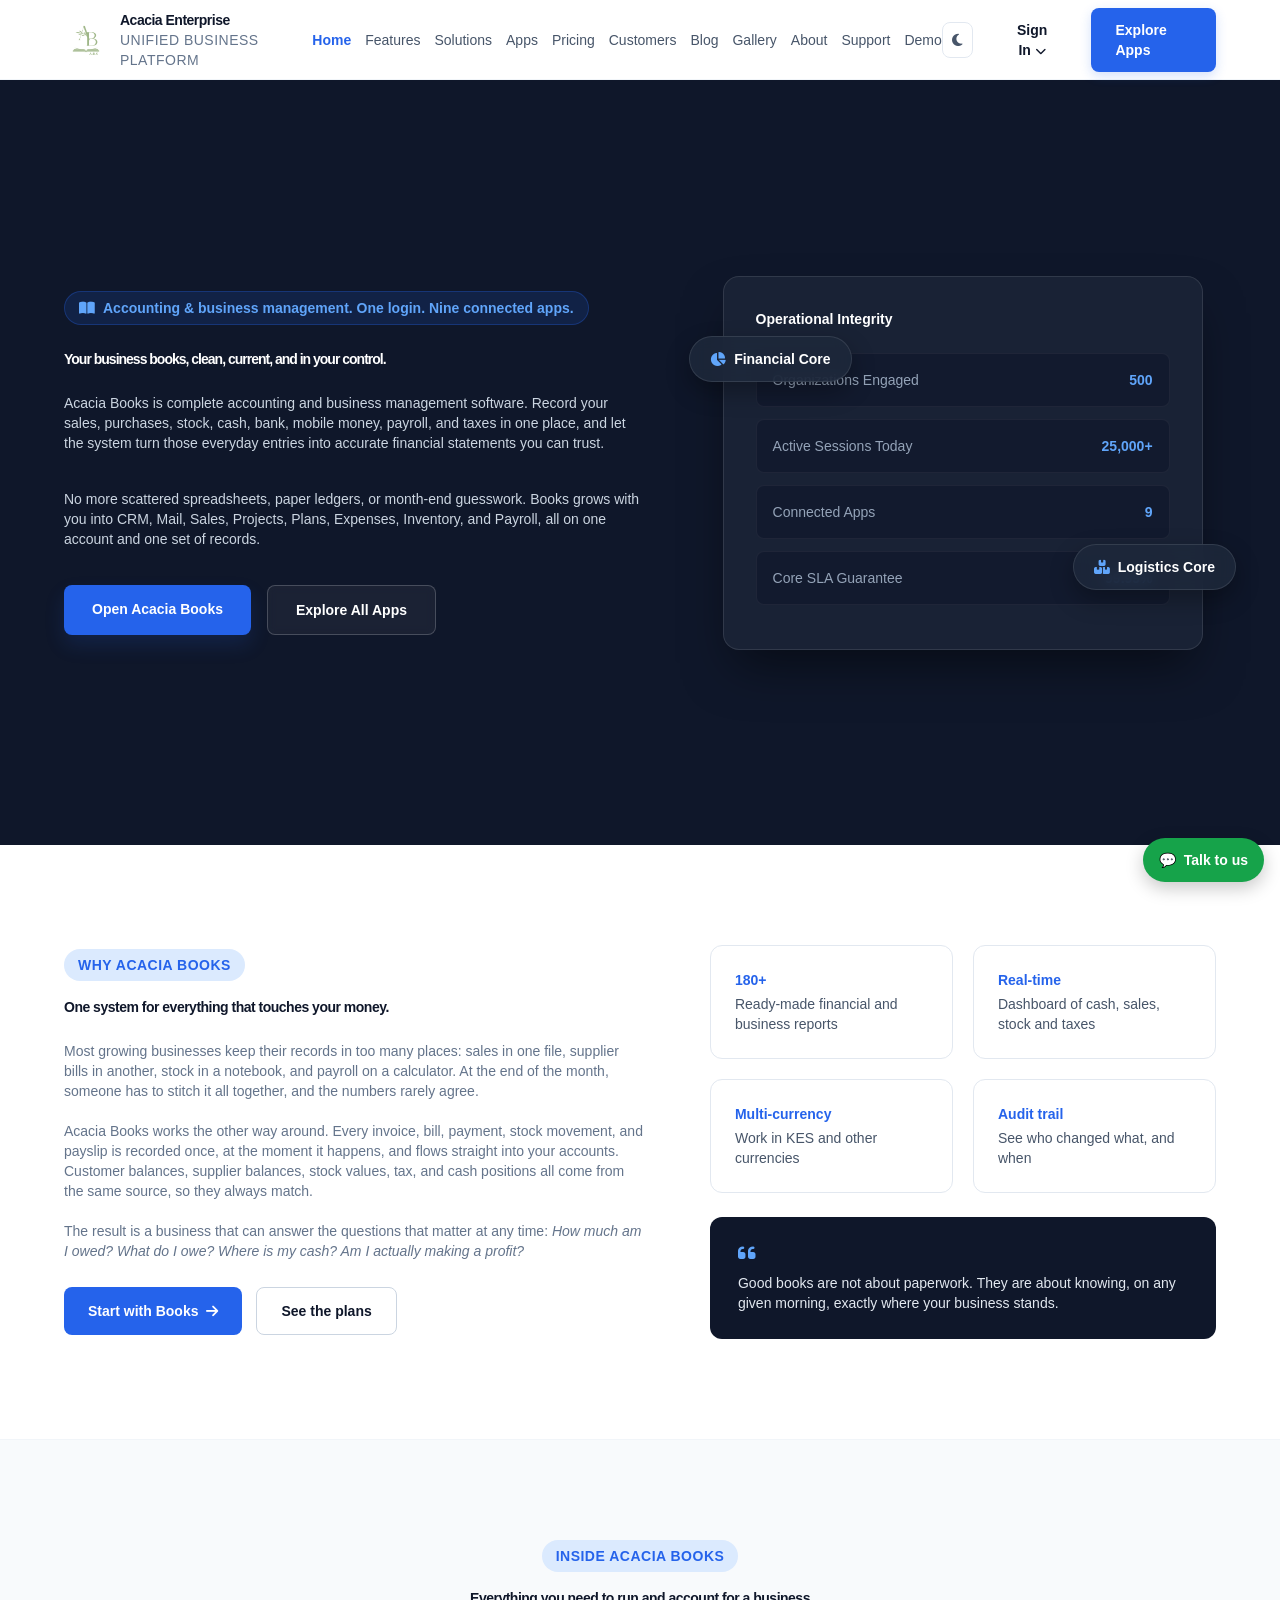
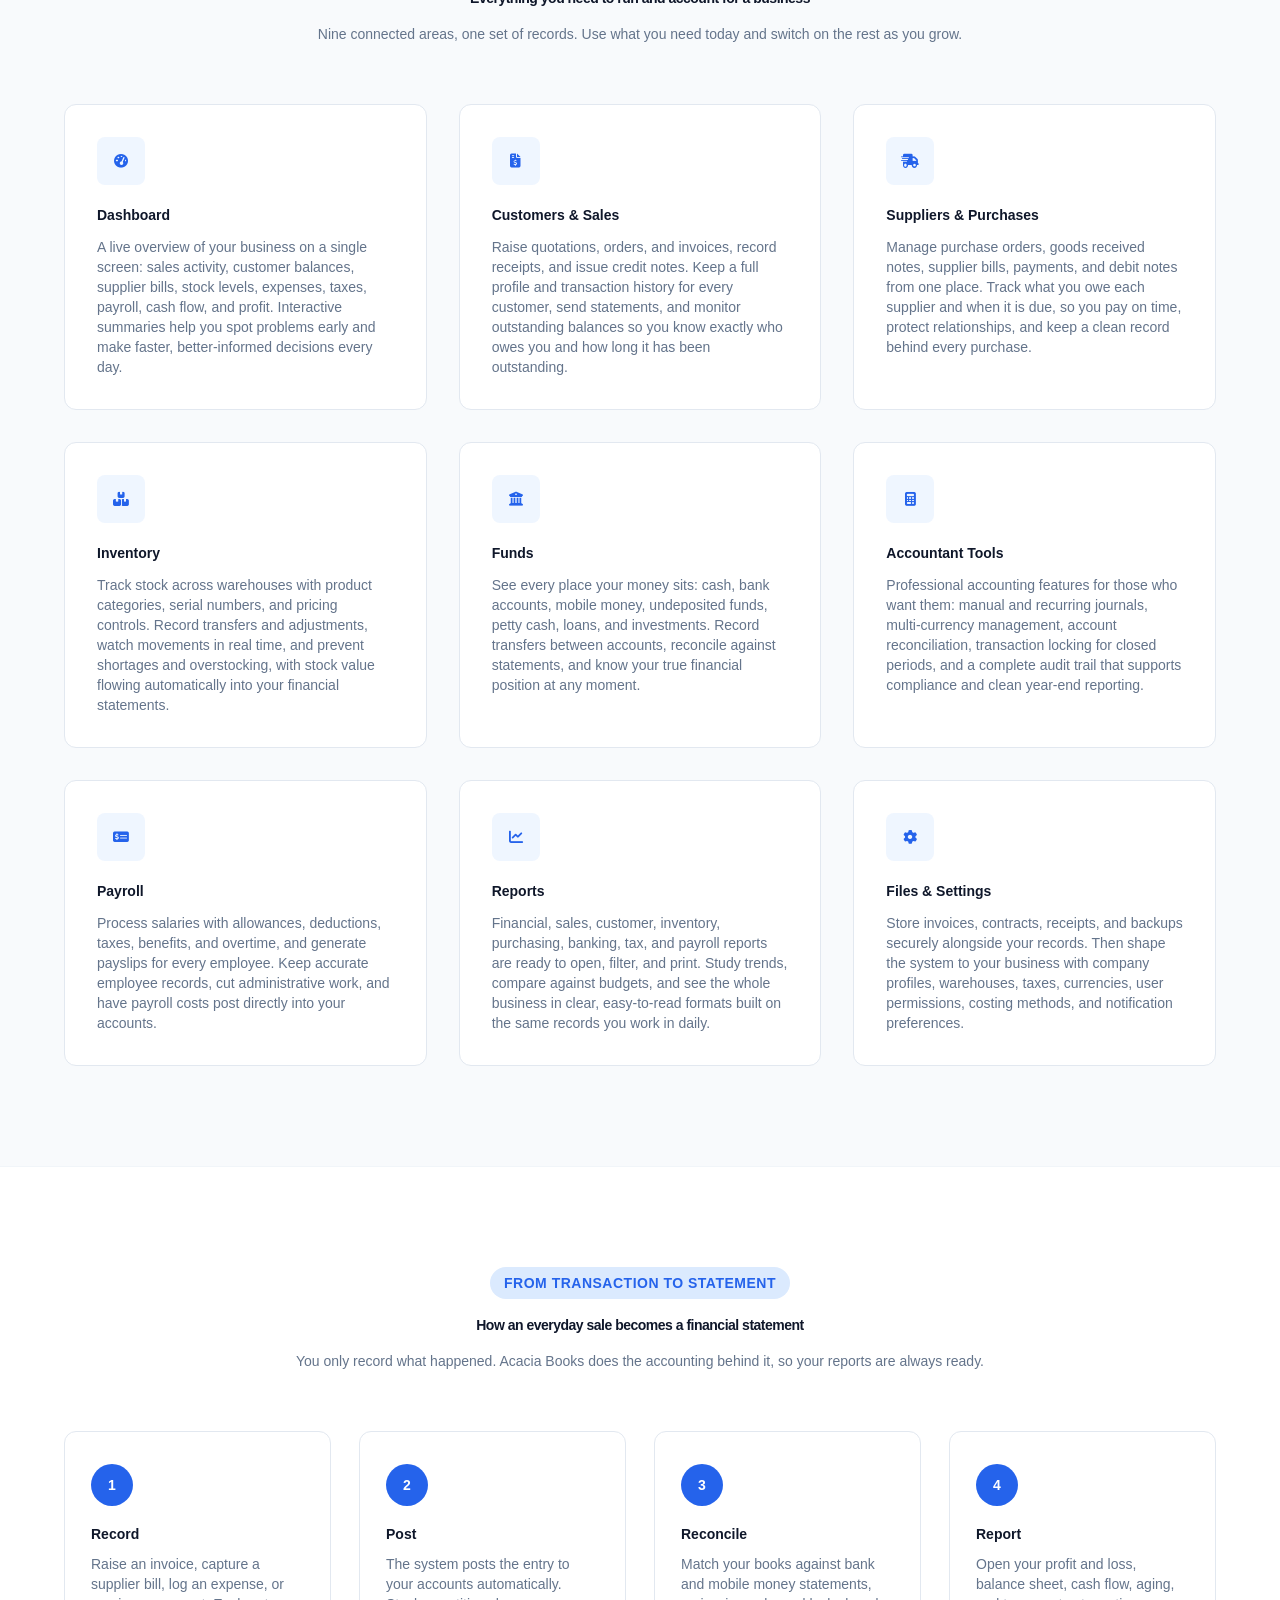
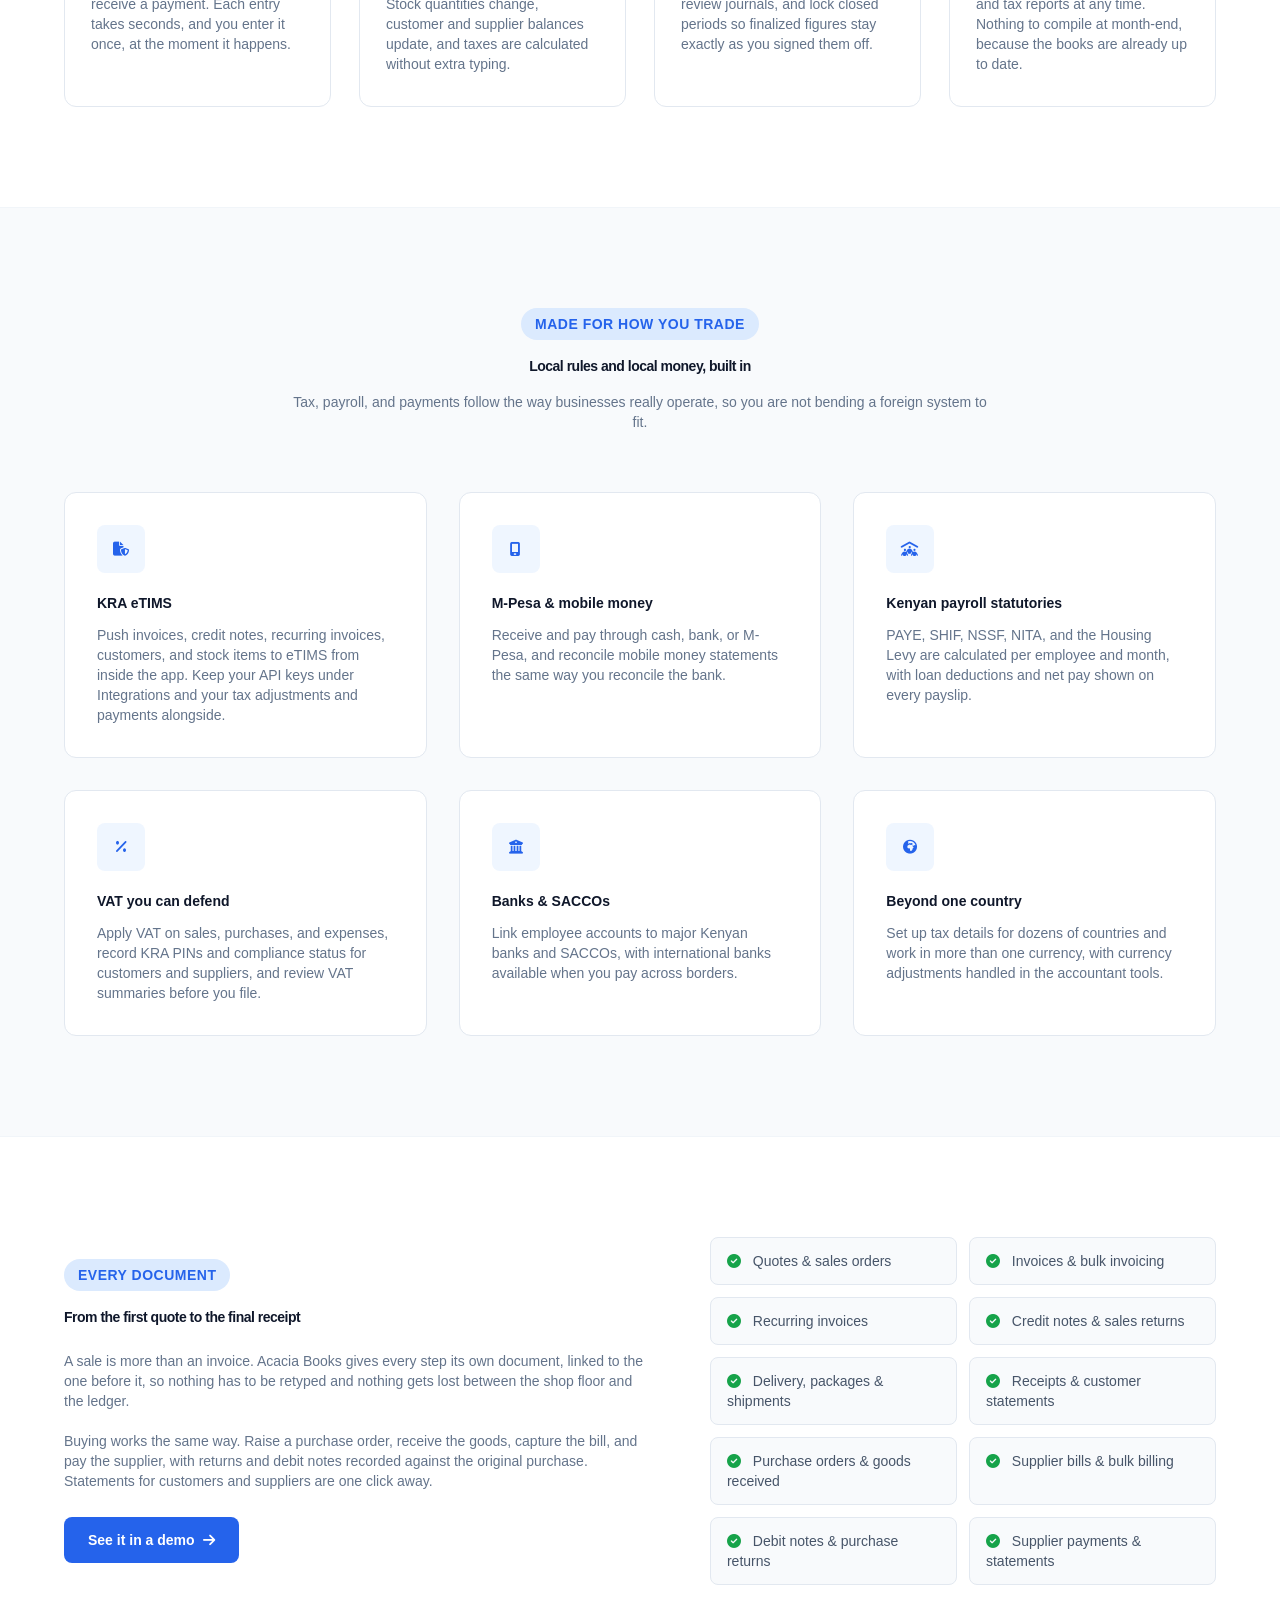
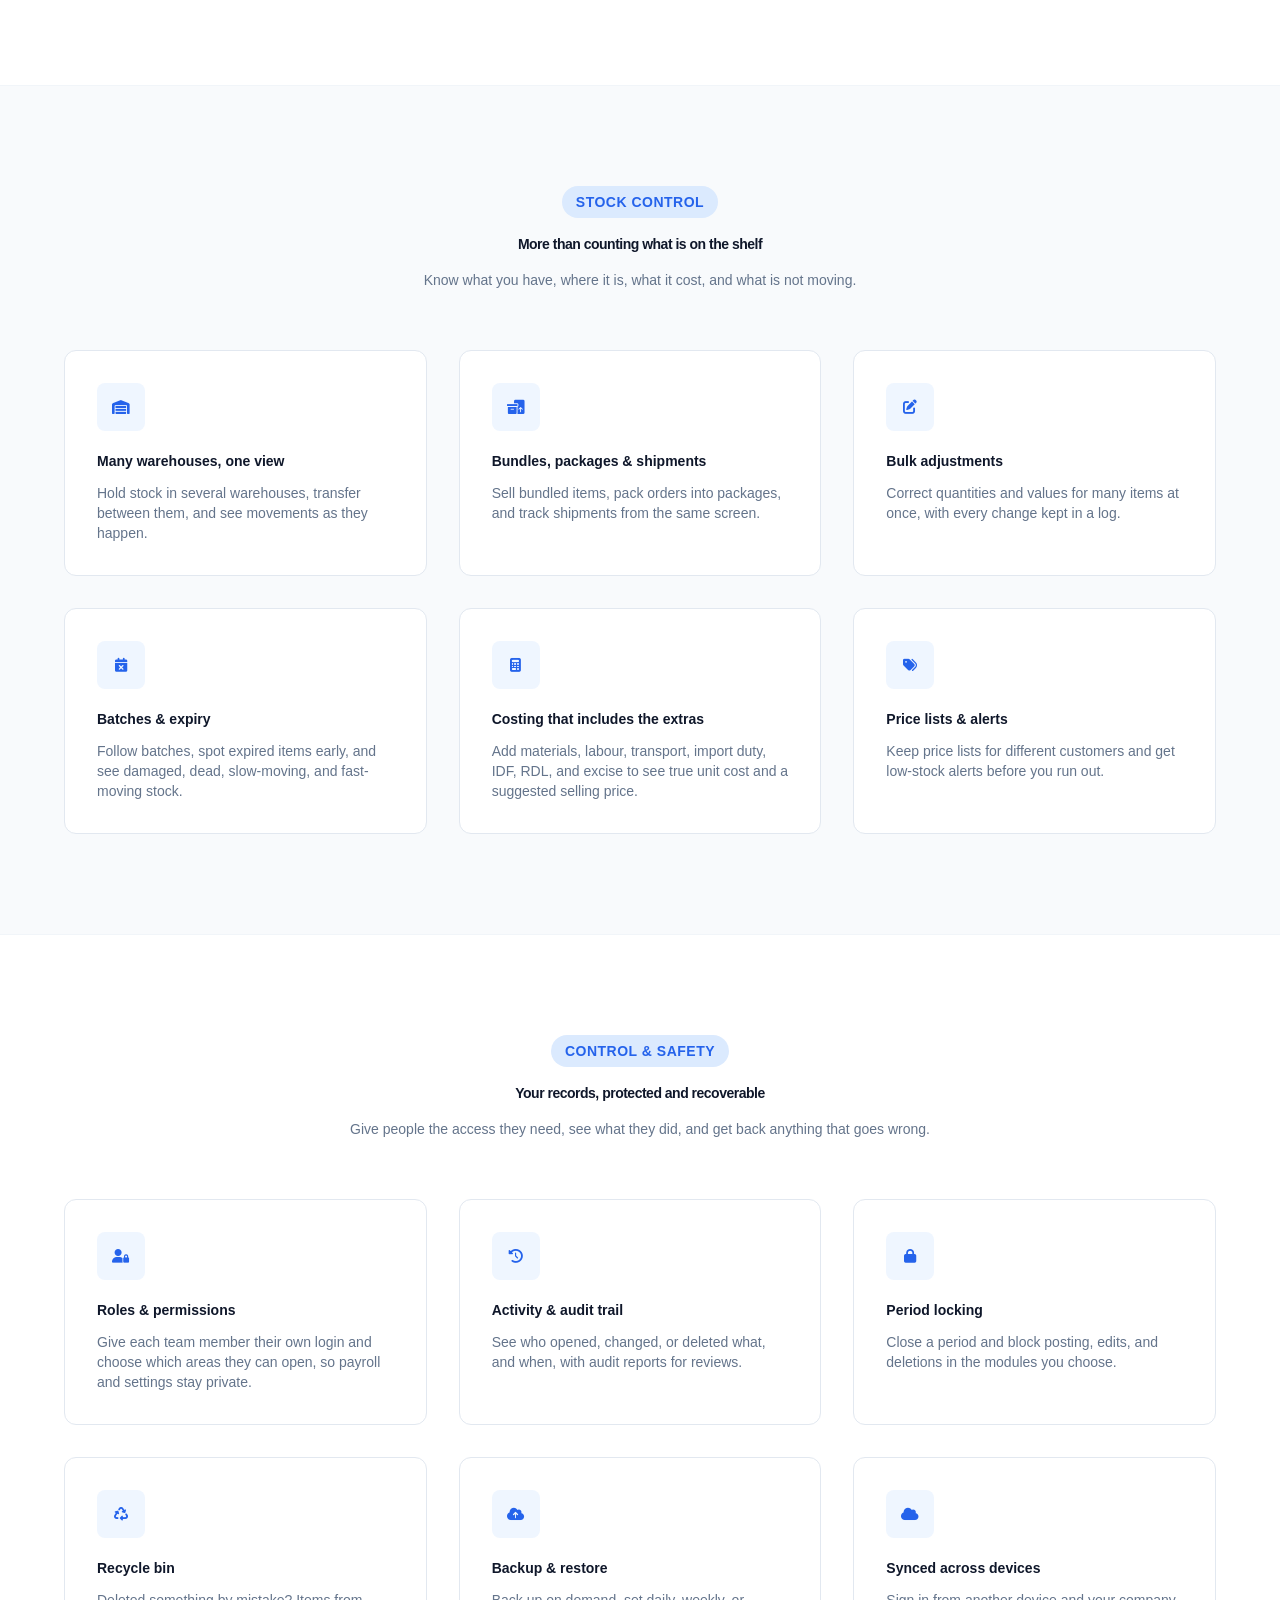
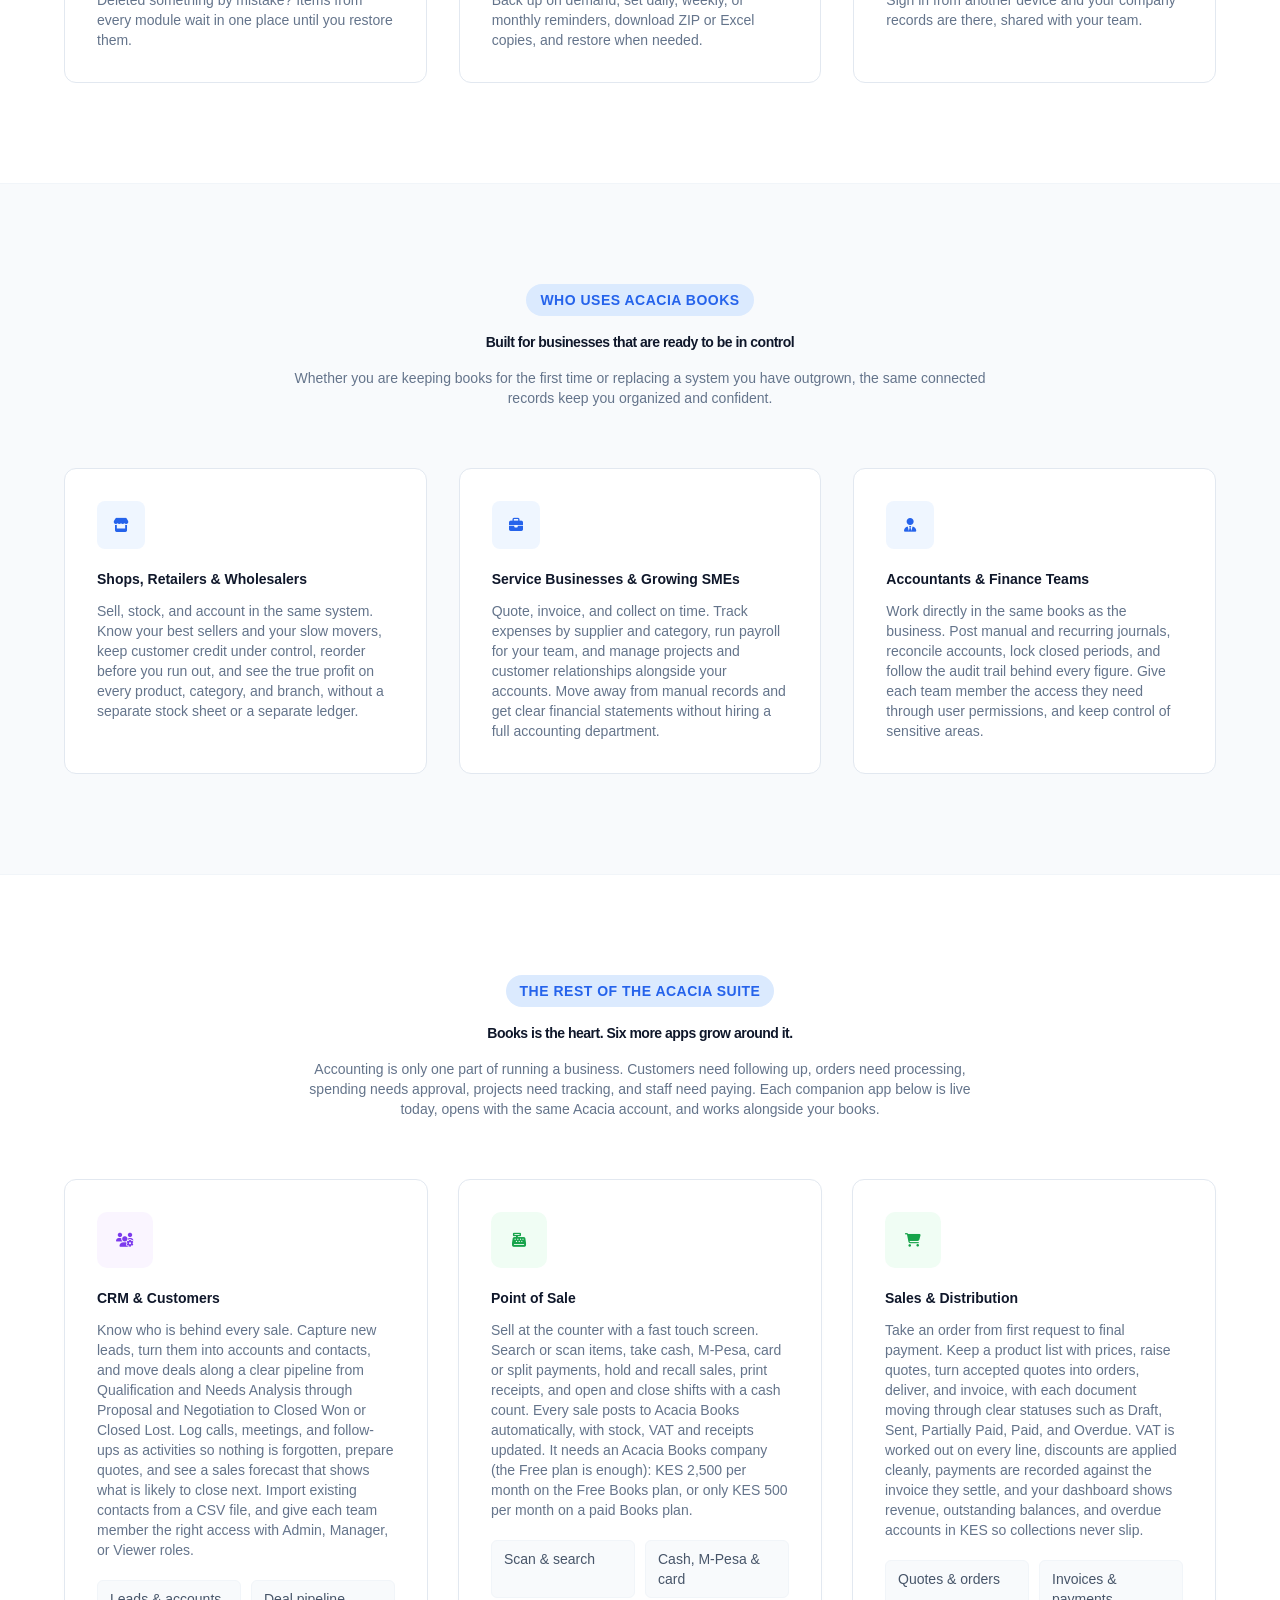
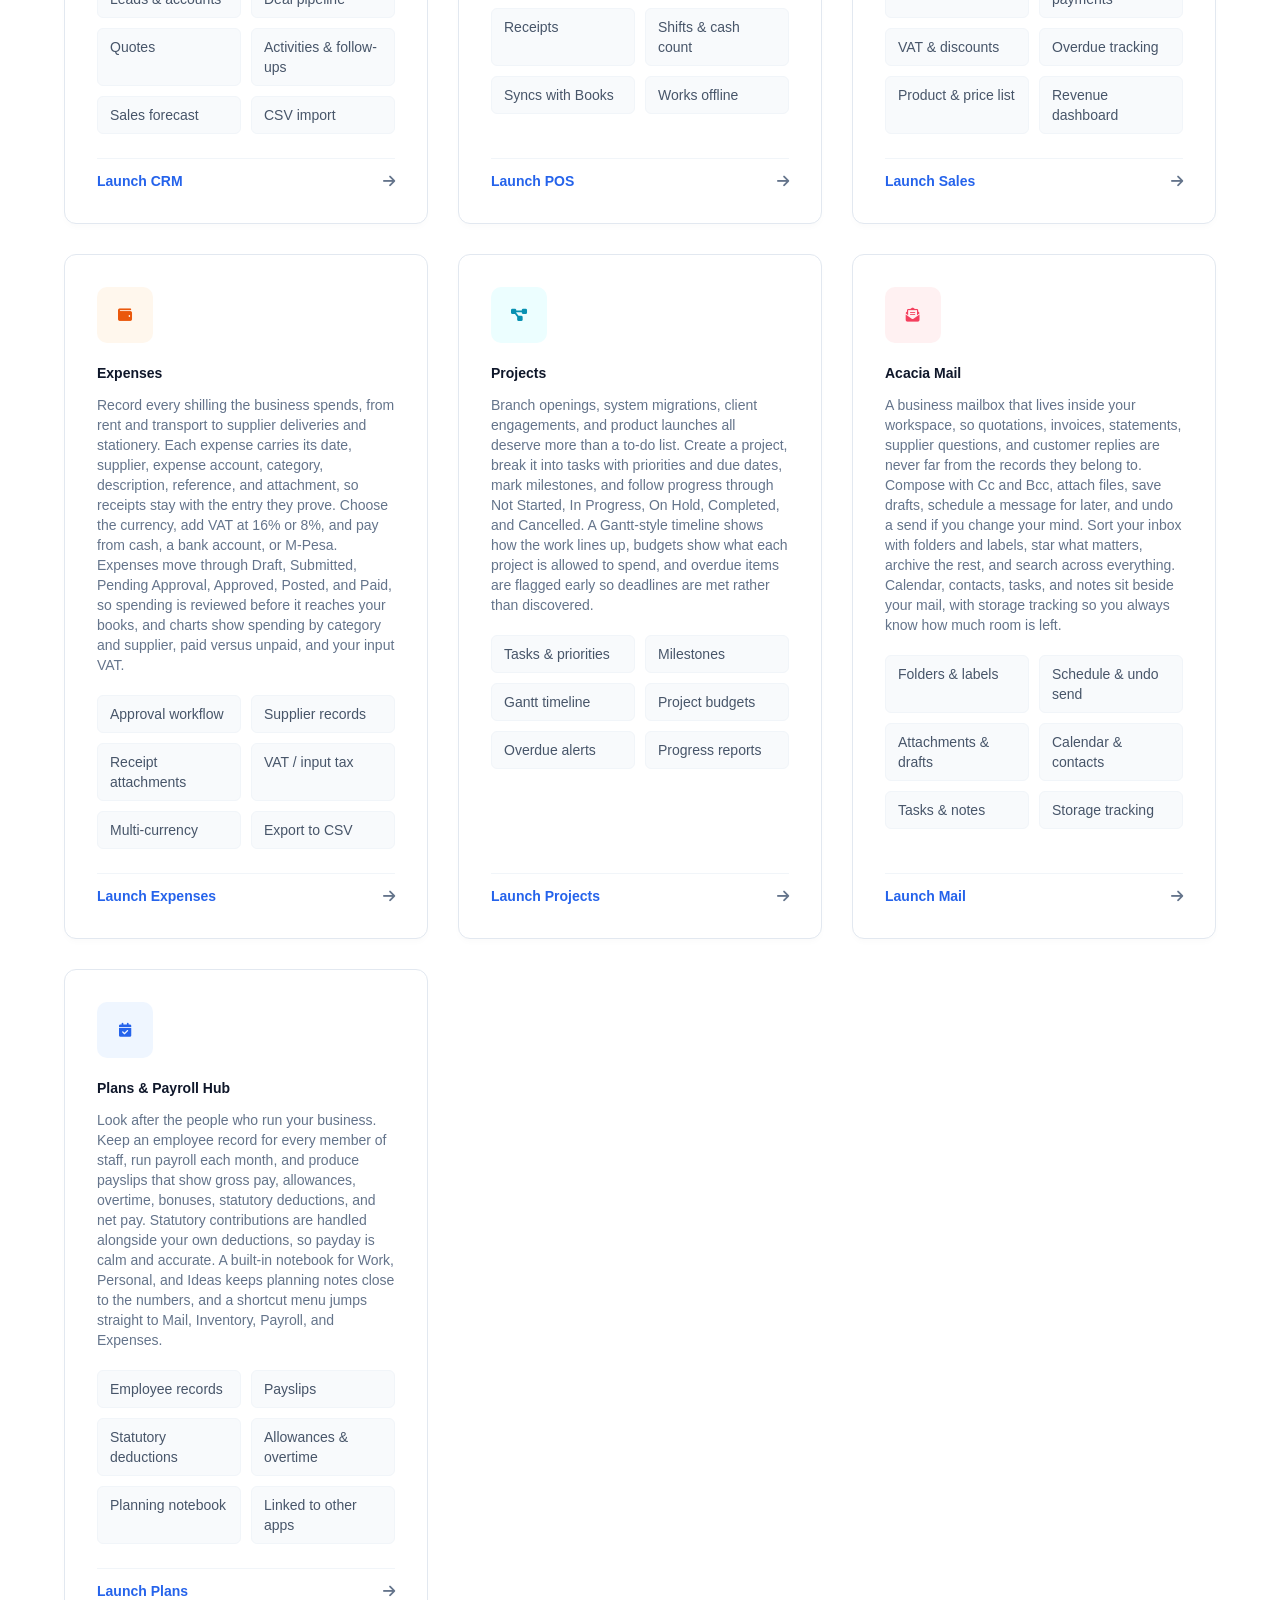
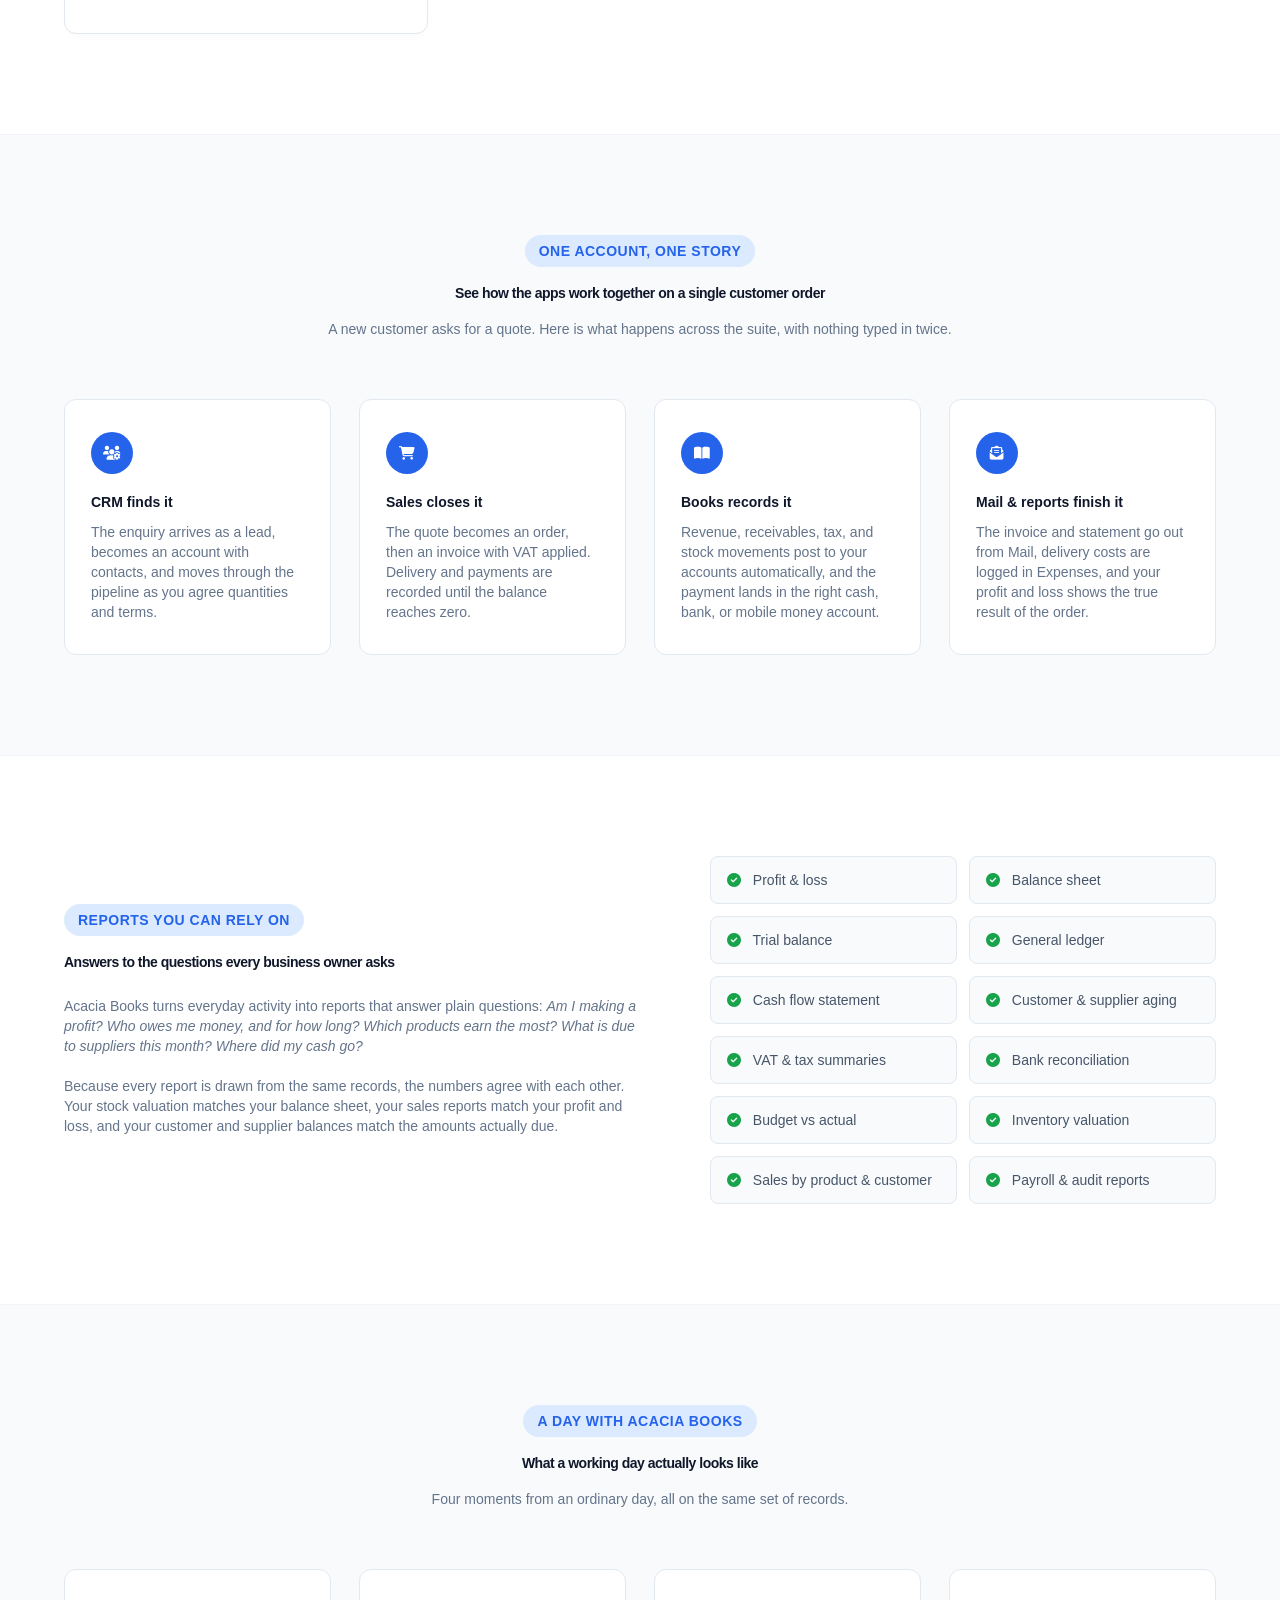
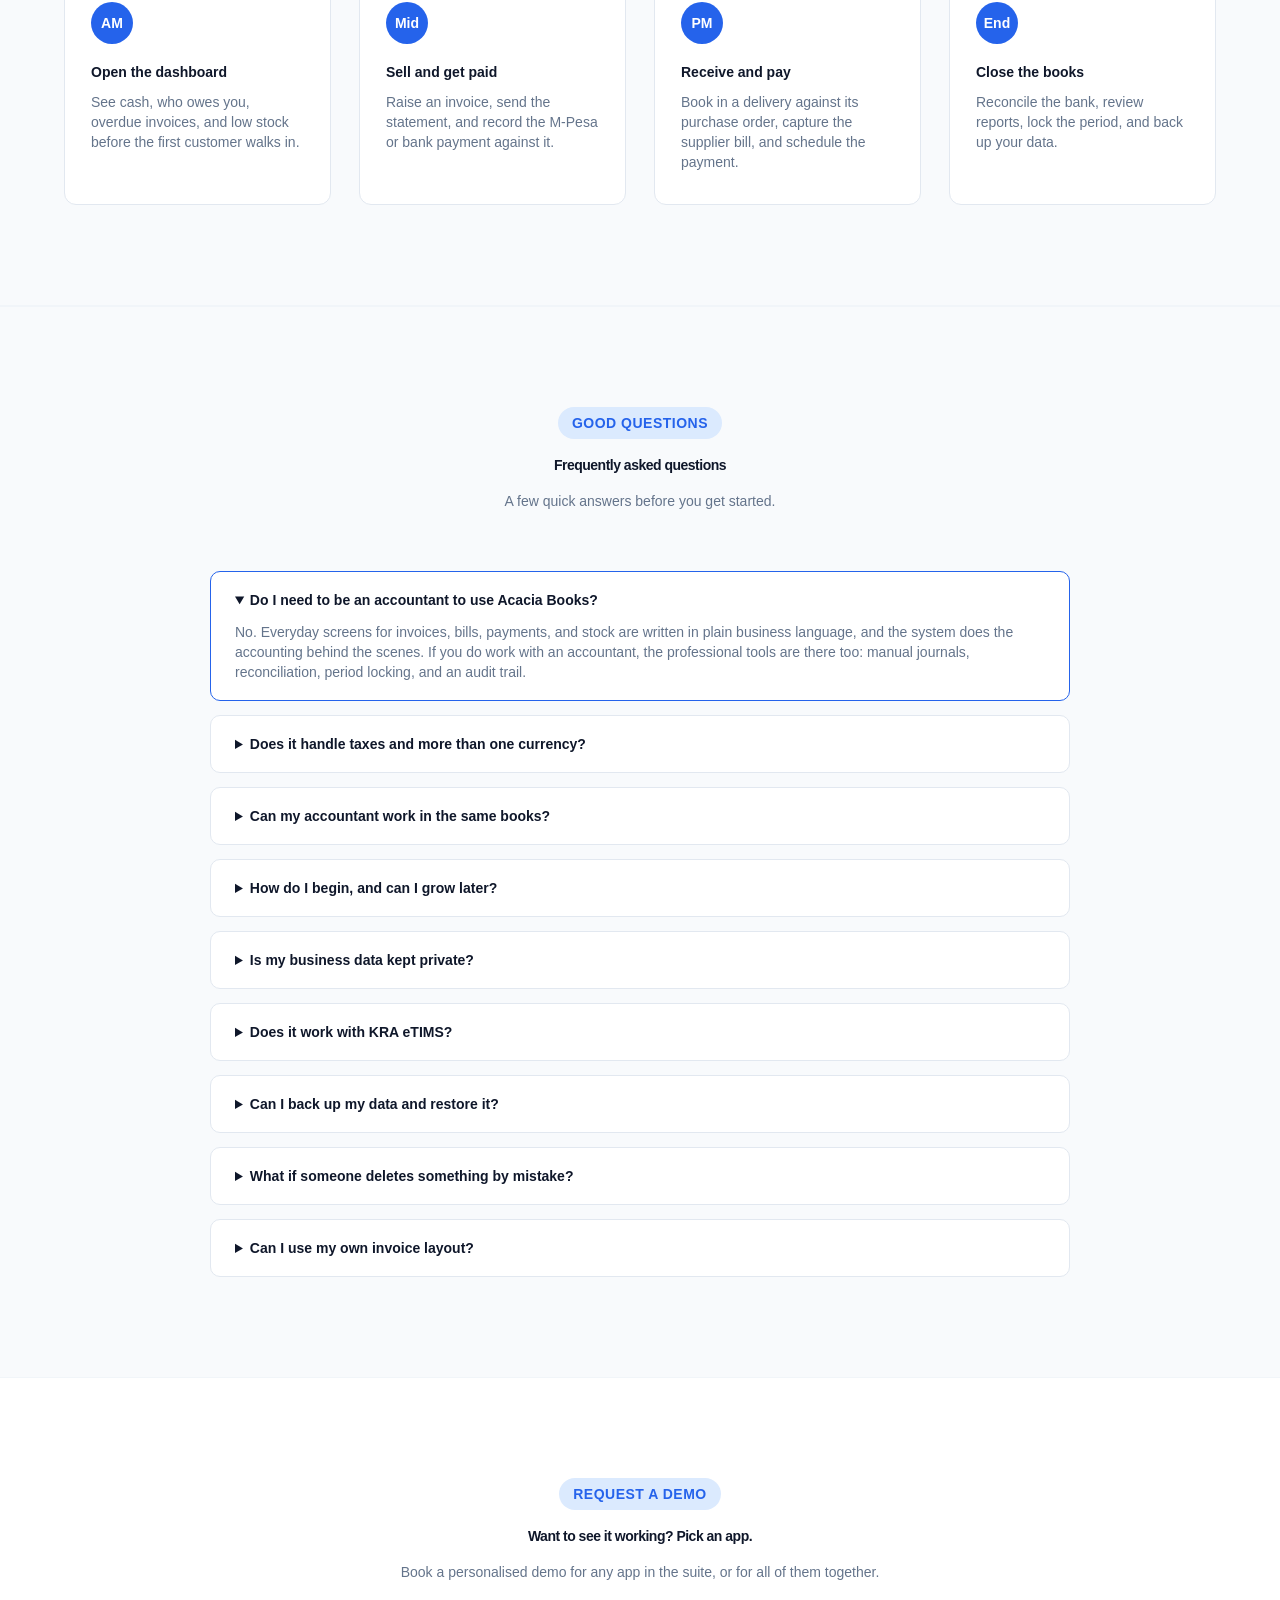
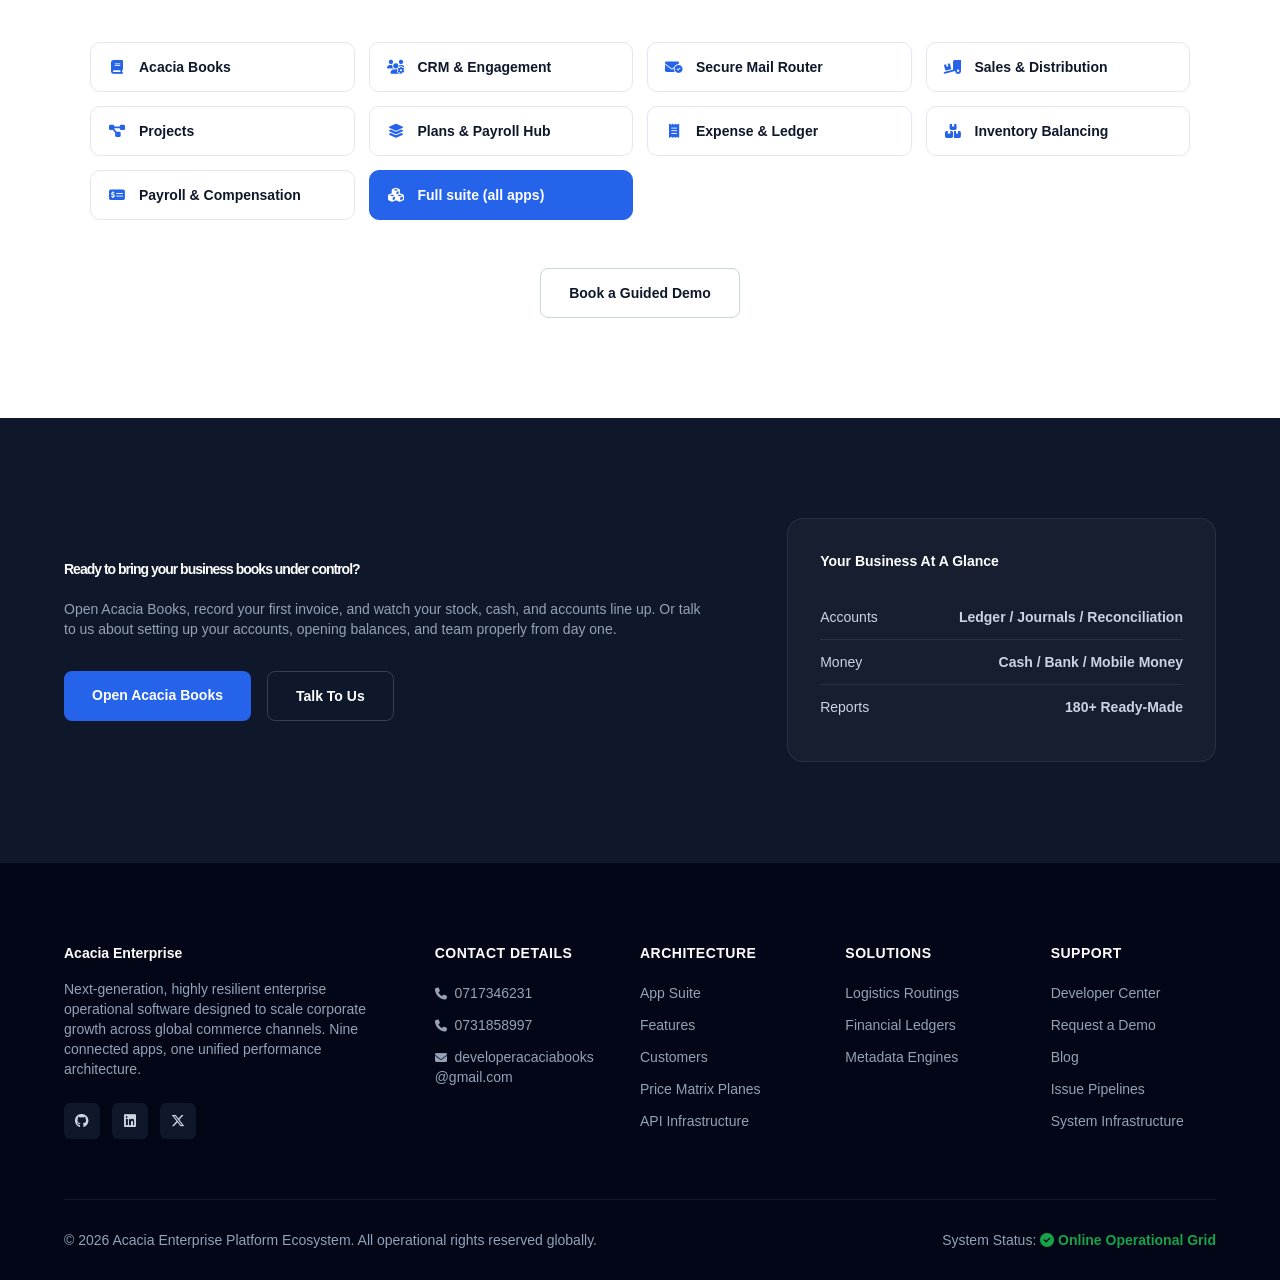
==== commit 8ea3dcfe: "Add files via upload" ====
--- a/landing.html
+++ b/landing.html
@@ -1,4 +1,4 @@
-<!DOCTYPE html><html lang="en"><head><meta charset="UTF-8"><meta name="viewport" content="width=device-width,initial-scale=1"><title>Acacia Enterprise</title><meta name="description" content="Acacia Books and 8 connected business apps: accounting, inventory, invoicing, payroll, CRM and more. Start free."><link href="https://fonts.googleapis.com/css2?family=Inter:wght@300;400;500;600;700;800&display=swap" rel="stylesheet"><link rel="stylesheet" href="https://cdnjs.cloudflare.com/ajax/libs/font-awesome/6.6.0/css/all.min.css"><style>*{margin:0;padding:0;box-sizing:border-box;font-family:cambria,sans-serif;scroll-behavior:smooth}body{background:#fff;color:#1e293b;overflow-x:hidden;line-height:1.5}a{text-decoration:none}ul{list-style:none}header{position:fixed;top:0;left:0;width:100%;height:80px;background:rgba(255,255,255,.9);backdrop-filter:blur(20px);display:flex;align-items:center;justify-content:space-between;padding:0 5%;z-index:1000;border-bottom:1px solid #f1f5f9}.logo{display:flex;align-items:center;gap:12px}.logo img{width:44px;height:44px;object-fit:contain}.logoText h2{font-size:22px;font-weight:800;color:#0f172a;letter-spacing:-.5px}.logoText span{display:block;font-size:11px;font-weight:500;color:#64748b;text-transform:uppercase;letter-spacing:.5px}nav ul{display:flex;align-items:center;gap:32px}nav a{font-size:15px;font-weight:500;color:#475569;transition:color .2s}nav a:hover{color:#2563eb}.actions{display:flex;align-items:center;gap:16px}.signIn{font-size:15px;font-weight:600;color:#0f172a;padding:10px 20px;transition:all .2s}.signIn:hover{color:#2563eb}.getStarted{padding:12px 24px;border-radius:8px;background:#2563eb;color:#fff;font-size:15px;font-weight:600;box-shadow:0 4px 12px rgba(37,99,235,.2);transition:all .2s}.getStarted:hover{background:#1d4ed8;transform:translateY(-1px)}.hero{margin-top:80px;min-height:85vh;display:flex;align-items:center;justify-content:space-between;padding:80px 5%;position:relative;overflow:hidden;background:#0f172a}.hero-slider-wrapper{position:absolute;top:0;left:0;width:100%;height:100%;z-index:1}.hero-slide{position:absolute;top:0;left:0;width:100%;height:100%;background-size:cover;background-position:center;background-repeat:no-repeat;opacity:0;transition:opacity 1.2s ease-in-out}.hero-slide.active{opacity:1}.hero-slider-wrapper::before{content:'';position:absolute;top:0;left:0;width:100%;height:100%;background:linear-gradient(to right,rgba(15,23,42,.85) 40%,rgba(15,23,42,.5) 100%);z-index:2}.leftHero{width:50%;position:relative;z-index:3}.badge{display:inline-flex;align-items:center;gap:8px;padding:6px 14px;background:rgba(37,99,235,.15);border:1px solid rgba(37,99,235,.3);border-radius:99px;font-size:13px;font-weight:600;color:#60a5fa;margin-bottom:24px}.leftHero h1{font-size:54px;font-weight:800;line-height:1.15;color:#fff;letter-spacing:-1px;margin-bottom:24px}.leftHero p{font-size:18px;line-height:1.6;color:#cbd5e1;margin-bottom:36px}.heroButtons{display:flex;gap:16px}.primary{padding:14px 28px;background:#2563eb;border-radius:8px;color:#fff;font-size:16px;font-weight:600;box-shadow:0 10px 20px rgba(37,99,235,.15);transition:all .2s}.primary:hover{background:#1d4ed8;transform:translateY(-2px)}.secondary{padding:14px 28px;border:1px solid rgba(255,255,255,.2);background:rgba(255,255,255,.05);border-radius:8px;color:#fff;font-size:16px;font-weight:600;backdrop-filter:blur(5px);transition:all .2s}.secondary:hover{background:rgba(255,255,255,.15);border-color:rgba(255,255,255,.4)}.rightHero{width:44%;display:flex;justify-content:center;position:relative;z-index:3}.preview{width:100%;max-width:480px;background:rgba(30,41,59,.7);backdrop-filter:blur(12px);border-radius:16px;padding:32px;box-shadow:0 25px 50px -12px rgba(0,0,0,.5);border:1px solid rgba(255,255,255,.1)}.preview h2{font-size:22px;color:#fff;margin-bottom:24px;font-weight:700}.item{display:flex;justify-content:space-between;align-items:center;padding:16px;background:rgba(15,23,42,.6);border-radius:8px;margin-bottom:12px;border:1px solid rgba(255,255,255,.05)}.item span{font-size:14px;font-weight:500;color:#94a3b8}.item strong{font-size:24px;color:#60a5fa;font-weight:700}.float{position:absolute;background:rgba(30,41,59,.85);backdrop-filter:blur(8px);padding:12px 20px;border-radius:99px;box-shadow:0 10px 25px rgba(0,0,0,.3);font-weight:600;font-size:14px;color:#fff;border:1px solid rgba(255,255,255,.1);display:flex;align-items:center;gap:8px}.float i{color:#60a5fa}.float1{left:-20px;top:60px}.float2{right:-20px;bottom:60px}.section{padding:100px 5%}.section-alt{padding:100px 5%;background:#f8fafc;border-top:1px solid #f1f5f9;border-bottom:1px solid #f1f5f9}.sectionTitle{text-align:center;margin-bottom:60px}.sectionTitle span{display:inline-block;padding:6px 14px;background:#dbeafe;color:#2563eb;border-radius:99px;font-size:13px;font-weight:600;margin-bottom:16px;text-transform:uppercase;letter-spacing:.5px}.sectionTitle h2{font-size:38px;font-weight:800;color:#0f172a;margin-bottom:16px;letter-spacing:-.5px}.sectionTitle p{max-width:700px;margin:auto;font-size:17px;line-height:1.6;color:#64748b}.solutions-grid{display:grid;grid-template-columns:repeat(3,1fr);gap:32px}.solution-card{background:#fff;padding:32px;border-radius:12px;border:1px solid #e2e8f0;transition:all .3s}.solution-card:hover{border-color:#2563eb;box-shadow:0 12px 30px rgba(0,0,0,.04);transform:translateY(-2px)}.solution-card .sol-icon{width:48px;height:48px;background:#eff6ff;color:#2563eb;border-radius:8px;display:flex;align-items:center;justify-content:center;font-size:20px;margin-bottom:20px}.solution-card h3{font-size:20px;font-weight:700;color:#0f172a;margin-bottom:12px}.solution-card p{font-size:15px;color:#64748b;line-height:1.6}.modules{display:grid;grid-template-columns:repeat(3,1fr);gap:30px}.module{background:#fff;border-radius:12px;padding:32px;box-shadow:0 4px 6px -1px rgba(0,0,0,.02);transition:all .3s;border:1px solid #e2e8f0;display:flex;flex-direction:column}.module:hover{transform:translateY(-4px);box-shadow:0 20px 25px -5px rgba(0,0,0,.05);border-color:#2563eb}.icon{width:56px;height:56px;border-radius:10px;display:flex;align-items:center;justify-content:center;font-size:22px;margin-bottom:20px}.blue{background:#eff6ff;color:#2563eb}.green{background:#f0fdf4;color:#16a34a}.orange{background:#fff7ed;color:#ea580c}.purple{background:#faf5ff;color:#7c3aed}.cyan{background:#ecfeff;color:#0891b2}.rose{background:#fff1f2;color:#f43f5e}.module h3{font-size:22px;color:#0f172a;margin-bottom:12px;font-weight:700}.module p{font-size:15px;line-height:1.6;color:#64748b;margin-bottom:20px}.features{display:grid;grid-template-columns:repeat(2,1fr);gap:10px;margin-bottom:24px}.features div{background:#f8fafc;padding:8px 12px;border-radius:6px;font-size:13px;font-weight:500;color:#475569;border:1px solid #f1f5f9}.learn{margin-top:auto;display:flex;justify-content:space-between;align-items:center;padding-top:12px;border-top:1px solid #f1f5f9}.learn a{font-size:14px;color:#2563eb;font-weight:600}.learn i{font-size:14px;color:#64748b;transition:transform .2s}.module:hover .learn i{transform:translateX(4px);color:#2563eb}.about-wrapper{display:grid;grid-template-columns:1fr 1fr;gap:60px;align-items:center}.about-content h3{font-size:28px;font-weight:700;color:#0f172a;margin-bottom:16px}.about-content p{font-size:16px;color:#64748b;line-height:1.7;margin-bottom:20px}.about-stats{display:grid;grid-template-columns:repeat(2,1fr);gap:20px}.about-stat-box{background:#fff;padding:24px;border-radius:12px;border:1px solid #e2e8f0}.about-stat-box h4{font-size:32px;color:#2563eb;font-weight:800;margin-bottom:4px}.about-stat-box p{font-size:14px;color:#475569;font-weight:500;margin:0}.pricing-section-container{display:flex;flex-direction:column;align-items:center;width:100%}.pricing-controls-wrapper{display:flex;flex-direction:column;align-items:center;gap:20px;margin-bottom:48px;background:#fff;padding:24px 32px;border-radius:16px;border:1px solid #e2e8f0;width:100%;max-width:650px;box-shadow:0 4px 6px -1px rgba(0,0,0,.02)}.module-tabs{display:flex;background:#f1f5f9;padding:6px;border-radius:10px;width:100%}.module-tab-btn{flex:1;padding:10px 16px;border:none;background:0 0;font-size:14px;font-weight:600;color:#64748b;cursor:pointer;border-radius:8px;transition:all .2s;display:flex;align-items:center;justify-content:center;gap:8px}.module-tab-btn.active{background:#fff;color:#2563eb;box-shadow:0 2px 4px rgba(0,0,0,.05)}.pricing-controls{display:flex;justify-content:center;align-items:center;gap:24px}.control-group{display:flex;align-items:center;gap:12px}.control-group span{font-size:15px;font-weight:600;color:#334155}.switch{position:relative;width:50px;height:26px}.switch input{display:none}.slider{position:absolute;top:0;left:0;right:0;bottom:0;background:#cbd5e1;border-radius:34px;cursor:pointer;transition:.3s}.slider:before{content:"";position:absolute;width:18px;height:18px;left:4px;top:4px;background:#fff;border-radius:50%;transition:.3s}input:checked+.slider{background:#2563eb}input:checked+.slider:before{transform:translateX(24px)}.pricing-grid{display:grid;grid-template-columns:repeat(3,1fr);gap:30px;margin-bottom:40px;width:100%}.pricing-card{background:#fff;border-radius:16px;padding:40px 32px;border:1px solid #e2e8f0;display:flex;flex-direction:column;transition:all .3s;position:relative}.pricing-card.featured{border-color:#2563eb;box-shadow:0 20px 40px rgba(37,99,235,.06)}.pricing-card.featured .badge-pop{position:absolute;top:-14px;left:50%;transform:translateX(-50%);background:#2563eb;color:#fff;padding:4px 14px;border-radius:999px;font-size:12px;font-weight:700;text-transform:uppercase;letter-spacing:.5px}.pricing-card:hover{transform:translateY(-4px);box-shadow:0 20px 30px rgba(0,0,0,.04)}.pricing-card h3{font-size:22px;color:#0f172a;font-weight:700;margin-bottom:8px}.price-display{margin-bottom:24px}.price-display h4{font-size:36px;font-weight:800;color:#0f172a;letter-spacing:-1px}.price-display span{font-size:14px;color:#64748b;font-weight:500}.pricing-card ul{display:flex;flex-direction:column;gap:14px;margin-bottom:36px;border-top:1px solid #f1f5f9;padding-top:24px}.pricing-card ul li{display:flex;align-items:start;gap:12px;font-size:14px;color:#475569;line-height:1.4}.pricing-card ul li i{font-size:16px;margin-top:2px;color:#2563eb}.pricing-card ul li.none{color:#94a3b8}.pricing-card ul li.none i{color:#cbd5e1}.btn-select{display:block;text-align:center;padding:14px;background:#f8fafc;border:1px solid #e2e8f0;color:#0f172a;border-radius:8px;font-size:15px;font-weight:600;transition:all .2s;margin-top:auto}.btn-select:hover{background:#2563eb;border-color:#2563eb;color:#fff}.pricing-card.featured .btn-select{background:#2563eb;border-color:#2563eb;color:#fff}.pricing-card.featured .btn-select:hover{background:#1d4ed8;border-color:#1d4ed8}.support-grid{display:grid;grid-template-columns:repeat(4,1fr);gap:24px}.support-card{background:#fff;padding:28px;border-radius:12px;border:1px solid #e2e8f0;text-align:center;transition:all .2s}.support-card:hover{border-color:#2563eb;box-shadow:0 10px 25px rgba(0,0,0,.03)}.support-card i{font-size:28px;color:#2563eb;margin-bottom:16px}.support-card h4{font-size:16px;font-weight:700;color:#0f172a;margin-bottom:8px}.support-card p{font-size:13px;color:#64748b;margin-bottom:16px}.support-card a{font-size:13px;font-weight:600;color:#2563eb}.cta{padding:100px 5%;background:#0f172a;color:#fff;position:relative;overflow:hidden}.ctaBox{max-width:1200px;margin:auto;display:grid;grid-template-columns:1.5fr 1fr;gap:80px;align-items:center}.cta h2{font-size:42px;font-weight:800;letter-spacing:-1px;margin-bottom:20px}.cta p{font-size:18px;color:#94a3b8;line-height:1.6;margin-bottom:32px}.ctaButtons{display:flex;gap:16px}.ctaPrimary{background:#2563eb;color:#fff;padding:14px 28px;border-radius:8px;font-weight:600}.ctaSecondary{border:1px solid #334155;color:#fff;padding:14px 28px;border-radius:8px;font-weight:600}.ctaCard{background:rgba(255,255,255,.03);border:1px solid rgba(255,255,255,.08);padding:32px;border-radius:16px}.ctaCard h3{font-size:20px;margin-bottom:24px;font-weight:700}.ctaItem{display:flex;justify-content:space-between;padding:12px 0;border-bottom:1px solid rgba(255,255,255,.08);font-size:14px;color:#cbd5e1}.ctaItem:last-child{border:none}footer{background:#020617;color:#94a3b8;padding:80px 5% 30px;border-top:1px solid #0f172a}.footerGrid{display:grid;grid-template-columns:2fr repeat(4,1fr);gap:40px;margin-bottom:60px}.footerLogo h2{font-size:24px;font-weight:800;color:#fff;margin-bottom:16px}.footerLogo p{font-size:14px;line-height:1.6}.social{display:flex;gap:12px;margin-top:24px}.social a{width:36px;height:36px;border-radius:6px;background:#0f172a;display:flex;align-items:center;justify-content:center;color:#cbd5e1;font-size:16px}.social a:hover{background:#2563eb;color:#fff}.footerColumn h3{font-size:14px;color:#fff;font-weight:700;text-transform:uppercase;letter-spacing:.5px;margin-bottom:20px}.footerColumn ul{display:flex;flex-direction:column;gap:12px}.footerColumn a{color:#94a3b8;font-size:14px}.footerColumn a:hover{color:#fff}.bottomFooter{border-top:1px solid #0f172a;padding-top:30px;display:flex;justify-content:space-between;font-size:13px}@media(max-width:1200px){.pricing-grid{grid-template-columns:repeat(2,1fr)}}.pricing-grid{grid-template-columns:repeat(6,minmax(0,1fr));gap:16px;align-items:stretch;max-width:1400px;margin:0 auto 40px}.pricing-card{padding:22px 18px 18px;border-radius:14px;border:1px solid #e3e8f0;box-shadow:none;text-align:left}.pricing-card:hover{transform:none;box-shadow:0 6px 18px rgba(15,23,42,.06);border-color:#cbd5e6}.pricing-card.featured{border-color:#2563eb;box-shadow:none}.pricing-card.featured .badge-pop{background:#fff;color:#2563eb;border:1px solid #2563eb;font-size:12px;letter-spacing:.05em;padding:3px 14px;top:-13px}.pricing-card h3{font-size:16px;margin-bottom:4px}.price-display{margin-bottom:16px}.price-display h4{display:inline;font-size:15px;font-weight:700;letter-spacing:0}.price-display span{font-size:13px;color:#6b7280;font-weight:400}.pricing-card ul{gap:0;border-top:none;padding-top:0;margin-bottom:8px;flex:1}.pricing-card ul li{font-size:13px;color:#6b7280;padding:7px 0;border-top:1px solid #eef1f6;gap:8px}.pricing-card ul li:first-child{border-top:none}.pricing-card ul.pc-collapsed li:nth-child(n+6){display:none}.pc-more{background:0 0;border:0;color:#2563eb;font-family:inherit;font-size:13px;font-weight:700;cursor:pointer;padding:8px 0 16px;text-align:left}.pc-more:hover{text-decoration:underline}.btn-select{background:#2563eb;border-color:#2563eb;color:#fff;padding:11px;font-size:14px;font-weight:700;border-radius:6px}.btn-select:hover{background:#1d4ed8;border-color:#1d4ed8}@media(max-width:1280px){.pricing-grid{grid-template-columns:repeat(3,minmax(0,1fr))}}@media(max-width:800px){.pricing-grid{grid-template-columns:repeat(2,minmax(0,1fr))}}@media(max-width:520px){.pricing-grid{grid-template-columns:1fr}}@media(max-width:1024px){.hero{flex-direction:column;text-align:center;padding-top:60px}.about-wrapper,.ctaBox,.leftHero,.rightHero{width:100%;grid-template-columns:1fr}.modules,.solutions-grid{grid-template-columns:repeat(2,1fr)}.support-grid{grid-template-columns:repeat(2,1fr)}.footerGrid{grid-template-columns:1fr}.hero-slider-wrapper::before{background:rgba(15,23,42,.85)}}@media(max-width:640px){.modules,.solutions-grid,.support-grid{grid-template-columns:1fr}.leftHero h1{font-size:36px}.pricing-controls-wrapper{padding:16px}.pricing-controls{flex-direction:column;gap:16px}.module-tabs{flex-direction:column;gap:4px}}</style><style>.gallery-grid{display:grid;grid-template-columns:repeat(3,1fr);gap:30px}.gallery-card{background:#fff;border-radius:12px;overflow:hidden;border:1px solid #e2e8f0;transition:all .3s}.gallery-card:hover{transform:translateY(-4px);box-shadow:0 20px 25px -5px rgba(0,0,0,.08);border-color:#2563eb}.gallery-frame{background:#0f172a;padding:10px 14px 0}.gallery-dots{display:flex;gap:6px;padding-bottom:10px}.gallery-dots span{width:9px;height:9px;border-radius:50%;background:#334155}.gallery-dots span:first-child{background:#f43f5e}.gallery-dots span:nth-child(2){background:#eab308}.gallery-dots span:nth-child(3){background:#16a34a}.gallery-card img{width:100%;height:220px;object-fit:cover;display:block}.gallery-caption{padding:20px 22px 24px}.gallery-caption h4{font-size:16px;font-weight:700;color:#0f172a;margin-bottom:6px}.gallery-caption p{font-size:13px;color:#64748b;line-height:1.5}.gallery-note{max-width:700px;margin:40px auto 0;text-align:center;font-size:13px;color:#94a3b8}@media(max-width:1024px){.gallery-grid{grid-template-columns:repeat(2,1fr)}}@media(max-width:640px){.gallery-grid{grid-template-columns:1fr}}</style><style>nav a.active{color:#2563eb;font-weight:700}</style><style>.signDrop{position:relative}.signDrop .signIn{background:0 0;border:0;cursor:pointer;font-family:inherit}.ddMenu{display:none;position:absolute;right:0;top:100%;margin-top:6px;width:290px;background:#fff;border:1px solid #e2e8f0;border-radius:12px;box-shadow:0 20px 40px rgba(15,23,42,.18);padding:8px;z-index:2000}.signDrop.open .ddMenu{display:block}.ddHead{font-size:11px;font-weight:700;color:#64748b;text-transform:uppercase;letter-spacing:.5px;padding:8px 12px 6px}.ddItem{display:flex;align-items:center;gap:12px;padding:10px 12px;border-radius:8px;font-size:14px;font-weight:600;color:#0f172a}.ddItem i{width:18px;text-align:center;color:#2563eb}.ddItem:hover{background:#eff6ff;color:#2563eb}.ddSep{height:1px;background:#e2e8f0;margin:6px 4px}.ddCreate i{color:#16a34a}</style><style id="bkHomeCss">.bk-two{max-width:1200px;margin:auto;display:grid;grid-template-columns:1.15fr 1fr;gap:64px;align-items:center}.bk-text p{font-size:16px;line-height:1.7;color:#64748b;margin-bottom:20px}.bk-text p em{color:#64748b;font-style:italic}.bk-actions{display:flex;gap:14px;margin-top:26px;flex-wrap:wrap}.bk-btn{display:inline-flex;align-items:center;gap:8px;padding:13px 24px;border-radius:8px;background:#2563eb;color:#fff;font-weight:600;font-size:15px;text-decoration:none;transition:.25s}.bk-btn:hover{background:#1d4ed8;transform:translateY(-1px)}.bk-btn.ghost{background:#fff;color:#0f172a;border:1px solid #cbd5e1}.bk-btn.ghost:hover{border-color:#2563eb;color:#2563eb}.bk-quote{margin-top:24px;padding:26px 28px;background:#0f172a;border-radius:12px;color:#e2e8f0;position:relative}.bk-quote i{color:#60a5fa;font-size:20px;margin-bottom:10px;display:block}.bk-quote p{font-size:16px;line-height:1.7;margin:0;font-style:normal}.bk-steps{max-width:1200px;margin:auto;display:grid;grid-template-columns:repeat(4,1fr);gap:28px}.bk-step{background:#fff;border:1px solid #e2e8f0;border-radius:12px;padding:32px 26px;position:relative;transition:.3s}.bk-step:hover{border-color:#2563eb;transform:translateY(-3px);box-shadow:0 14px 30px rgba(0,0,0,.05)}.bk-num{font-size:17px;width:42px;height:42px;border-radius:50%;background:#2563eb;color:#fff;font-weight:800;display:flex;align-items:center;justify-content:center;margin-bottom:18px}.bk-step h3{font-size:20px;font-weight:700;color:#0f172a;margin-bottom:10px}.bk-step p{font-size:15px;line-height:1.6;color:#64748b}.bk-checks{display:grid;grid-template-columns:repeat(2,1fr);gap:12px}.bk-checks div{background:#f8fafc;border:1px solid #e2e8f0;border-radius:8px;padding:13px 16px;font-size:14px;font-weight:500;color:#475569}.bk-checks i{color:#16a34a;margin-right:8px}.bk-faq{max-width:860px;margin:auto;display:flex;flex-direction:column;gap:14px}.bk-faq details{background:#fff;border:1px solid #e2e8f0;border-radius:10px;padding:18px 24px}.bk-faq summary{cursor:pointer;font-weight:700;color:#0f172a;font-size:16px}.bk-faq details[open]{border-color:#2563eb}.bk-faq details p{margin-top:12px;font-size:15px;line-height:1.6;color:#64748b}.cmp-wrap{max-width:1200px;margin:auto;overflow-x:auto;border:1px solid #e2e8f0;border-radius:12px;background:#fff}.cmp-table{width:100%;border-collapse:collapse;min-width:820px}.cmp-table td,.cmp-table th{padding:14px 16px;text-align:center;font-size:14px;color:#475569;border-bottom:1px solid #f1f5f9}.cmp-table th{background:#f8fafc;color:#0f172a;font-weight:700;font-size:14px}.cmp-table td:first-child,.cmp-table th:first-child{text-align:left;font-weight:600;color:#0f172a}.cmp-table tr.cmp-price td{font-weight:700;color:#2563eb;background:#eff6ff}.cmp-table tbody tr:last-child td{border-bottom:none}.sol-list{list-style:none;margin:18px 0 0;padding:0;display:grid;gap:8px}.sol-list li{font-size:14px;line-height:1.5;color:#475569}.sol-list i{color:#16a34a;margin-right:8px}.solution-card p.sol-best{margin-top:16px;padding-top:14px;border-top:1px solid #f1f5f9;font-size:14px;color:#64748b}.solution-card p.sol-best strong{color:#0f172a}@media(max-width:1024px){.bk-two{grid-template-columns:1fr;gap:40px}.bk-steps{grid-template-columns:repeat(2,1fr)}}@media(max-width:640px){.bk-checks,.bk-steps{grid-template-columns:1fr}}</style><style id="homeUniformText">body,body :not(i):not(svg):not(svg *){font-size:.875rem!important;line-height:1.25rem!important}</style><script>!function(){try{var e=localStorage.getItem("acxTheme");e||(e=window.matchMedia&&matchMedia("(prefers-color-scheme: dark)").matches?"dark":"light"),document.documentElement.setAttribute("data-theme",e)}catch(e){}}()</script><style id="homeDarkMode">.themeToggle{background:0 0;border:1px solid #e2e8f0;color:#475569;width:36px;height:36px;border-radius:8px;cursor:pointer;display:inline-flex;align-items:center;justify-content:center;transition:.2s}.themeToggle:hover{border-color:#2563eb;color:#2563eb}html[data-theme=dark]{color-scheme:dark}html[data-theme=dark] body{background:#0b1220;color:#e2e8f0}html[data-theme=dark] header{background:rgba(11,18,32,.9);border-bottom-color:#1e293b}html[data-theme=dark] .about-content h3,html[data-theme=dark] .bk-faq summary,html[data-theme=dark] .bk-step h3,html[data-theme=dark] .cmp-table td:first-child,html[data-theme=dark] .cmp-table th,html[data-theme=dark] .cmp-table th:first-child,html[data-theme=dark] .logoText h2,html[data-theme=dark] .module h3,html[data-theme=dark] .price-display h4,html[data-theme=dark] .pricing-card h3,html[data-theme=dark] .sectionTitle h2,html[data-theme=dark] .signIn,html[data-theme=dark] .solution-card h3,html[data-theme=dark] .solution-card p.sol-best strong,html[data-theme=dark] .support-card h4{color:#f1f5f9}html[data-theme=dark] .about-content p,html[data-theme=dark] .bk-faq details p,html[data-theme=dark] .bk-step p,html[data-theme=dark] .bk-text p,html[data-theme=dark] .bk-text p em,html[data-theme=dark] .learn i,html[data-theme=dark] .logoText span,html[data-theme=dark] .module p,html[data-theme=dark] .module-tab-btn,html[data-theme=dark] .price-display span,html[data-theme=dark] .sectionTitle p,html[data-theme=dark] .solution-card p,html[data-theme=dark] .solution-card p.sol-best,html[data-theme=dark] .support-card p{color:#94a3b8}html[data-theme=dark] .about-stat-box p,html[data-theme=dark] .bk-checks div,html[data-theme=dark] .cmp-table td,html[data-theme=dark] .cmp-table th,html[data-theme=dark] .features div,html[data-theme=dark] .pricing-card ul li,html[data-theme=dark] .sol-list li,html[data-theme=dark] nav a{color:#cbd5e1}html[data-theme=dark] nav a.active,html[data-theme=dark] nav a:hover{color:#60a5fa}html[data-theme=dark] .about-stat-box,html[data-theme=dark] .bk-faq details,html[data-theme=dark] .bk-step,html[data-theme=dark] .cmp-wrap,html[data-theme=dark] .ddMenu,html[data-theme=dark] .module,html[data-theme=dark] .pricing-card,html[data-theme=dark] .pricing-controls-wrapper,html[data-theme=dark] .solution-card,html[data-theme=dark] .support-card{background:#111a2e;border-color:#1e293b}html[data-theme=dark] .section-alt{background:#0f172a;border-color:#1e293b}html[data-theme=dark] .bk-checks div,html[data-theme=dark] .cmp-table th,html[data-theme=dark] .features div,html[data-theme=dark] .module-tabs{background:#0f172a;border-color:#1e293b}html[data-theme=dark] .cmp-table td,html[data-theme=dark] .cmp-table th,html[data-theme=dark] .learn,html[data-theme=dark] .solution-card p.sol-best{border-color:#1e293b}html[data-theme=dark] .cmp-table tr.cmp-price td{background:#14243f;color:#60a5fa}html[data-theme=dark] .module-tab-btn.active{background:#1e293b;color:#60a5fa}html[data-theme=dark] .blue,html[data-theme=dark] .sectionTitle span,html[data-theme=dark] .sol-icon{background:#14243f;color:#60a5fa}html[data-theme=dark] .green{background:#0f2a1c;color:#4ade80}html[data-theme=dark] .orange{background:#2e1a0c;color:#fb923c}html[data-theme=dark] .purple{background:#221636;color:#a78bfa}html[data-theme=dark] .cyan{background:#0a2830;color:#22d3ee}html[data-theme=dark] .rose{background:#2f1119;color:#fb7185}html[data-theme=dark] .ddItem{color:#e2e8f0}html[data-theme=dark] .ddItem:hover{background:#14243f;color:#60a5fa}html[data-theme=dark] .ddSep{background:#1e293b}html[data-theme=dark] .bk-btn.ghost,html[data-theme=dark] .btn-select{background:#111a2e;color:#e2e8f0;border-color:#334155}html[data-theme=dark] .bk-btn.ghost:hover,html[data-theme=dark] .btn-select:hover{border-color:#2563eb;color:#fff}html[data-theme=dark] .pricing-card.featured .btn-select{background:#2563eb;color:#fff;border-color:#2563eb}html[data-theme=dark] .pricing-card ul li.none{color:#64748b}html[data-theme=dark] .slider{background:#334155}html[data-theme=dark] .themeToggle{border-color:#334155;color:#facc15}html[data-theme=dark] footer{background:#050a14;border-top-color:#1e293b}html[data-theme=dark] .bottomFooter,html[data-theme=dark] .social a{border-color:#1e293b}.pricing-controls{flex-wrap:wrap}.currency-select{padding:8px 12px;border:1px solid #cbd5e1;border-radius:8px;background:#fff;color:#0f172a;font-weight:600;font-size:14px;cursor:pointer;max-width:210px}.currency-select:focus{outline:2px solid #2563eb;outline-offset:1px}.currency-note{margin:0;font-size:13px;line-height:1.5;color:#64748b;text-align:center}.cmp-actions{display:flex;flex-wrap:wrap;gap:12px;justify-content:center;align-items:center;margin-top:22px}.cmp-actions .bk-btn{border:0;cursor:pointer;font-family:inherit}.cmp-actions-note{font-size:13px;color:#64748b}html[data-theme=dark] .currency-select{background:#111a2e;color:#e2e8f0;border-color:#334155}html[data-theme=dark] .cmp-actions-note,html[data-theme=dark] .currency-note{color:#94a3b8}</style><style id="landingExtraPages">header nav ul{gap:20px}@media(max-width:1400px){header nav ul{gap:14px}header nav a{font-size:13px}}.pg-cta{display:flex;gap:14px;justify-content:center;margin-top:48px;flex-wrap:wrap}.pg-ghost{border:1px solid #cbd5e1;color:#0f172a;padding:14px 28px;border-radius:8px;font-weight:600}.pg-cta .ctaPrimary{color:#fff}.ft-tag{font-style:normal;font-size:11px;font-weight:600;color:#2563eb;background:#eff6ff;border-radius:99px;padding:2px 8px;margin-left:6px;vertical-align:middle}.cx-stats{max-width:1100px;margin:0 auto 48px;display:grid;grid-template-columns:repeat(4,1fr);gap:20px}.cx-stat{background:#fff;border:1px solid #e2e8f0;border-radius:12px;padding:24px;text-align:center}.cx-stat strong{display:block;font-size:28px;font-weight:800;color:#2563eb}.cx-stat span{color:#64748b}.cx-grid{max-width:1200px;margin:0 auto;display:grid;grid-template-columns:repeat(3,1fr);gap:24px}.cx-card{background:#fff;border:1px solid #e2e8f0;border-radius:12px;padding:28px;text-align:center}.cx-card img{width:64px;height:64px;border-radius:50%;object-fit:cover;margin:0 auto 16px;display:block}.cx-quote{font-style:italic;color:#475569;margin-bottom:12px}.cx-stars{color:#d9a441;margin-bottom:8px}.cx-card h4{font-weight:700;color:#0f172a}.cx-card span{color:#64748b}.blog-list{max-width:900px;margin:0 auto;display:grid;gap:28px}.blog-post{background:#fff;border:1px solid #e2e8f0;border-radius:12px;padding:32px}.blog-tag{display:inline-block;font-size:12px;font-weight:700;letter-spacing:.06em;text-transform:uppercase;color:#2563eb}.blog-post h3{font-size:22px;font-weight:700;margin:8px 0 14px;color:#0f172a}.blog-post p{color:#475569;line-height:1.7;margin-bottom:12px}.blog-post p b{color:#0f172a}.demo-chips{max-width:1100px;margin:0 auto 40px;display:grid;grid-template-columns:repeat(auto-fit,minmax(210px,1fr));gap:14px}.demo-chip{display:flex;align-items:center;gap:12px;background:#fff;border:1px solid #e2e8f0;border-radius:10px;padding:14px 16px;font-weight:600;color:#0f172a;transition:.2s}.demo-chip i{color:#2563eb;width:20px;text-align:center}.demo-chip.on,.demo-chip:hover{border-color:#2563eb;box-shadow:0 8px 20px rgba(37,99,235,.1)}.demo-chip.on{background:#eff6ff}.demo-chip-suite{background:#2563eb;color:#fff;border-color:#2563eb}.demo-chip-suite i{color:#fff}.demo-form{max-width:760px;margin:0 auto;background:#fff;border:1px solid #e2e8f0;border-radius:16px;padding:32px;display:grid;gap:16px}.demo-row{display:grid;grid-template-columns:1fr 1fr;gap:16px}.demo-form input,.demo-form select,.demo-form textarea{display:block;width:100%;text-align:left;padding:13px 14px;background:#f8fafc;border:1px solid #e2e8f0;color:#0f172a;border-radius:8px;font:inherit;outline:0}.demo-form input:focus,.demo-form select:focus,.demo-form textarea:focus{border-color:#2563eb}.demo-submit{border:0;cursor:pointer;justify-self:start;font:inherit;font-weight:600}.demo-note{min-height:20px}.demo-note.err{color:#dc2626}.demo-note.ok{color:#16a34a}.demo-link a{color:#2563eb;font-weight:600}@media(max-width:900px){.cx-stats{grid-template-columns:repeat(2,1fr)}.cx-grid{grid-template-columns:1fr}.demo-row{grid-template-columns:1fr}}html[data-theme=dark] .blog-post,html[data-theme=dark] .cx-card,html[data-theme=dark] .cx-stat,html[data-theme=dark] .demo-chip,html[data-theme=dark] .demo-form{background:#111a2e;border-color:#1e293b}html[data-theme=dark] .blog-post h3,html[data-theme=dark] .blog-post p b,html[data-theme=dark] .cx-card h4,html[data-theme=dark] .demo-chip,html[data-theme=dark] .pg-ghost{color:#f1f5f9}html[data-theme=dark] .blog-post p,html[data-theme=dark] .cx-card span,html[data-theme=dark] .cx-quote,html[data-theme=dark] .cx-stat span{color:#94a3b8}html[data-theme=dark] .demo-chip-suite{background:#2563eb;color:#fff}html[data-theme=dark] .demo-chip.on{background:#16233f}html[data-theme=dark] .pg-ghost{border-color:#334155}html[data-theme=dark] .demo-form input,html[data-theme=dark] .demo-form select,html[data-theme=dark] .demo-form textarea{background:#0b1220;border-color:#1e293b;color:#e2e8f0}html[data-theme=dark] .ft-tag{background:#16233f;color:#93c5fd}.dm-live{max-width:900px;margin:0 auto 56px;background:linear-gradient(135deg,#0f172a,#1e3a8a);color:#fff;border-radius:16px;padding:32px;display:flex;gap:24px;align-items:center;justify-content:space-between;flex-wrap:wrap}.dm-live h3{font-size:22px;font-weight:700;margin-bottom:8px}.dm-live p{color:#cbd5e1;max-width:520px}.dm-btn{border:0;cursor:pointer;font:inherit;font-weight:600}.dm-h{max-width:1100px;margin:0 auto 20px;font-size:22px;font-weight:700;color:#0f172a}.tour{max-width:1100px;margin:0 auto 56px}.tour-tabs{display:flex;flex-wrap:wrap;gap:8px;margin-bottom:20px}.tour-tab{display:flex;align-items:center;gap:8px;background:#fff;border:1px solid #e2e8f0;border-radius:99px;padding:8px 14px;cursor:pointer;font:inherit;font-weight:600;color:#475569}.tour-tab.on{background:#2563eb;border-color:#2563eb;color:#fff}.tour-panel{display:grid;grid-template-columns:1.1fr 1fr;gap:28px;background:#fff;border:1px solid #e2e8f0;border-radius:16px;padding:32px}.tour-copy h3{font-size:22px;font-weight:700;margin-bottom:10px;color:#0f172a}.tour-copy p{color:#475569;line-height:1.6;margin-bottom:16px}.tour-copy ol{list-style:none;display:grid;gap:8px;padding:0}.tour-copy li{display:flex;align-items:center;gap:10px;color:#334155}.tour-copy li b{width:24px;height:24px;border-radius:50%;background:#eff6ff;color:#2563eb;display:inline-flex;align-items:center;justify-content:center;font-size:12px;flex:none}.tour-screen{border:1px solid #e2e8f0;border-radius:12px;overflow:hidden;align-self:start;background:#f8fafc}.tour-bar{display:flex;align-items:center;gap:6px;background:#0f172a;color:#e2e8f0;padding:10px 14px}.tour-bar i{width:9px;height:9px;border-radius:50%;background:#475569}.tour-bar span{margin-left:8px;font-weight:600}.tour-row{display:flex;justify-content:space-between;gap:12px;padding:16px 18px;border-bottom:1px solid #e2e8f0;color:#475569}.tour-row strong{color:#0f172a;text-align:right}.tour-foot{padding:10px 18px;font-size:12px;color:#94a3b8}@media(max-width:900px){.tour-panel{grid-template-columns:1fr}}html[data-theme=dark] .dm-h,html[data-theme=dark] .tour-copy h3,html[data-theme=dark] .tour-row strong{color:#f1f5f9}html[data-theme=dark] .tour-panel,html[data-theme=dark] .tour-tab{background:#111a2e;border-color:#1e293b;color:#cbd5e1}html[data-theme=dark] .tour-tab.on{background:#2563eb;color:#fff}html[data-theme=dark] .tour-screen{background:#0b1220;border-color:#1e293b}html[data-theme=dark] .tour-row{border-color:#1e293b;color:#94a3b8}html[data-theme=dark] .tour-copy li,html[data-theme=dark] .tour-copy p{color:#94a3b8}</style></head><body><header><div class="logo"><a href="index.html" style="display:flex;align-items:center;gap:12px"><img loading="lazy" decoding="async" src="[data-uri]" alt="Acacia Enterprise Logo"><div class="logoText"><h2>Acacia Enterprise</h2><span>Unified Business Platform</span></div></a></div><nav><ul><li><a href="index.html">Home</a></li><li><a href="features.html">Features</a></li><li><a href="solutions.html">Solutions</a></li><li><a href="apps.html">Apps</a></li><li><a href="pricing.html">Pricing</a></li><li><a href="customers.html">Customers</a></li><li><a href="blog.html">Blog</a></li><li><a href="gallery.html">Gallery</a></li><li><a href="about.html">About</a></li><li><a href="support.html">Support</a></li><li><a href="demo.html">Demo</a></li></ul></nav><div class="actions"><button type="button" class="themeToggle" id="themeToggle" aria-label="Toggle dark mode" title="Toggle dark mode"><i class="fa-solid fa-moon"></i></button><div class="signDrop" id="signDrop"><button type="button" class="signIn" id="signInBtn" aria-haspopup="true"><span id="signInLabel">Sign In</span> <i class="fa-solid fa-chevron-down" style="font-size:11px"></i></button><div class="ddMenu" id="ddMenu"><div class="ddHead">Sign in to an app</div><a href="#" class="ddItem" data-app="https://acacia-books.vercel.app/"><i class="fa-solid fa-book"></i><span>Acacia Books</span></a><a href="#" class="ddItem" data-app="https://acacia-crm.vercel.app/?from=books#dashboard"><i class="fa-solid fa-users-gear"></i><span>CRM & Engagement</span></a><a href="#" class="ddItem" data-app="pos"><i class="fa-solid fa-cash-register"></i><span>Point of Sale</span></a><a href="#" class="ddItem" data-app="https://acacia-mail.vercel.app/"><i class="fa-solid fa-envelope-open-text"></i><span>Secure Mail Router</span></a><a href="#" class="ddItem" data-app="https://sales-xi-cyan.vercel.app/#revenue"><i class="fa-solid fa-cart-shopping"></i><span>Sales & Distribution</span></a><a href="#" class="ddItem" data-app="https://project-hub-gamma-woad.vercel.app/"><i class="fa-solid fa-diagram-project"></i><span>Projects</span></a><a href="#" class="ddItem" data-app="https://plans-psi-ten.vercel.app/"><i class="fa-solid fa-calendar-check"></i><span>Plans</span></a><a href="#" class="ddItem" data-app="https://expenses-jade-xi.vercel.app/"><i class="fa-solid fa-wallet"></i><span>Expense & Ledger</span></a><a href="#" class="ddItem" data-app="https://inventory-navy-zeta.vercel.app/"><i class="fa-solid fa-boxes-stacked"></i><span>Inventory Balancing</span></a><a href="#" class="ddItem" data-app="https://payroll-gamma.vercel.app/"><i class="fa-solid fa-money-check-dollar"></i><span>Payroll & Compensation</span></a></div></div><a href="apps.html" class="getStarted">Explore Apps</a></div></header><main id="pageRoot"></main><footer><div class="footerGrid"><div class="footerLogo"><h2>Acacia Enterprise</h2><p>Next-generation, highly resilient enterprise operational software designed to scale corporate growth across global commerce channels. Nine connected apps, one unified performance architecture.</p><div class="social"><a href="#"><i class="fa-brands fa-github"></i></a> <a href="#"><i class="fa-brands fa-linkedin"></i></a> <a href="#"><i class="fa-brands fa-x-twitter"></i></a></div></div><div class="footerColumn"><h3>Contact Details</h3><ul><li><a href="tel:0717346231"><i class="fa-solid fa-phone" style="font-size:12px;margin-right:4px"></i> 0717346231</a></li><li><a href="tel:0731858997"><i class="fa-solid fa-phone" style="font-size:12px;margin-right:4px"></i> 0731858997</a></li><li><a href="mailto:developeracaciabooks@gmail.com" style="word-break:break-all"><i class="fa-solid fa-envelope" style="font-size:12px;margin-right:4px"></i> developeracaciabooks@gmail.com</a></li></ul></div><div class="footerColumn"><h3>Architecture</h3><ul><li><a href="apps.html">App Suite</a></li><li><a href="features.html">Features</a></li><li><a href="customers.html">Customers</a></li><li><a href="pricing.html">Price Matrix Planes</a></li><li><a href="#">API Infrastructure</a></li></ul></div><div class="footerColumn"><h3>Solutions</h3><ul><li><a href="#">Logistics Routings</a></li><li><a href="#">Financial Ledgers</a></li><li><a href="#">Metadata Engines</a></li></ul></div><div class="footerColumn"><h3>Support</h3><ul><li><a href="support.html">Developer Center</a></li><li><a href="demo.html" data-demo-app="Full suite (all apps)">Request a Demo</a></li><li><a href="blog.html">Blog</a></li><li><a href="support.html">Issue Pipelines</a></li><li><a href="support.html">System Infrastructure</a></li></ul></div></div><div class="bottomFooter"><p>&copy; 2026 Acacia Enterprise Platform Ecosystem. All operational rights reserved globally.</p><p>System Status: <span style="color:#16a34a;font-weight:700"><i class="fa-solid fa-circle-check"></i> Online Operational Grid</span></p></div></footer><script>const priceMatrices={books:{free:0,starter:2e3,pro:4e3,business:6e3,enterprise:8e3,allaccess:12e3},all:{free:0,starter:3500,pro:7500,business:9500,enterprise:15e3,allaccess:20500}},featureMatrices={books:{free:"\n                    <li>📊 Dashboard</li>\n                    <li>💰 Funds (Basic)</li>\n                    <li>📈 Reports (Basic)</li>\n                    <li>📦 Inventory (Basic)</li>\n                    <li>👥 Customers (Basic)</li>\n                    <li>🚚 Suppliers (Basic)</li>\n                    <li>🧮 Accountant (Basic)</li>\n                    <li>⚙️ Settings (Basic)</li>\n                    <li>💵 Payroll: None</li>\n                    <li>📧 Secure Mail Router</li>\n                    <li>💳 Expense & Ledger</li>\n                ",starter:"\n                    <li>📊 Dashboard</li>\n                    <li>💰 Funds</li>\n                    <li>📈 Reports</li>\n                    <li>📦 Inventory</li>\n                    <li>👥 Customers</li>\n                    <li>🚚 Suppliers</li>\n                    <li>🧮 Accountant</li>\n                    <li>💵 Payroll</li>\n                    <li>⚙️ Settings</li>\n                    <li>📧 Secure Mail Router</li>\n                    <li>💳 Expense & Ledger</li>\n                    <li>👥 CRM & Engagement (+ KES 1,500)</li>\n                ",pro:"\n                    <li>📊 Dashboard</li>\n                    <li>💰 Funds</li>\n                    <li>📈 Reports</li>\n                    <li>📦 Inventory</li>\n                    <li>👥 Customers</li>\n                    <li>🚚 Suppliers</li>\n                    <li>🧮 Accountant</li>\n                    <li>💵 Payroll</li>\n                    <li>⚙️ Settings</li>\n                    <li>📧 Secure Mail Router</li>\n                    <li>💳 Expense & Ledger</li>\n                    <li>👥 CRM & Engagement (+ KES 1,500)</li>\n                    <li>🛒 Sales & Distribution (+ KES 1,500)</li>\n                ",business:"\n                    <li>📊 Dashboard</li>\n                    <li>💰 Funds</li>\n                    <li>📈 Reports</li>\n                    <li>📦 Inventory</li>\n                    <li>👥 Customers</li>\n                    <li>🚚 Suppliers</li>\n                    <li>🧮 Accountant</li>\n                    <li>💵 Payroll</li>\n                    <li>⚙️ Settings</li>\n                    <li>📧 Secure Mail Router</li>\n                    <li>💳 Expense & Ledger</li>\n                    <li>👥 CRM & Engagement (+ KES 1,500)</li>\n                    <li>🛒 Sales & Distribution (+ KES 1,500)</li>\n                    <li>📋 Projects & Plans Matrix (+ KES 1,500)</li>\n                ",enterprise:"\n                    <li>📊 Dashboard</li>\n                    <li>💰 Funds</li>\n                    <li>📈 Reports</li>\n                    <li>📦 Inventory</li>\n                    <li>👥 Customers</li>\n                    <li>🚚 Suppliers</li>\n                    <li>🧮 Accountant</li>\n                    <li>💵 Payroll</li>\n                    <li>⚙️ Settings</li>\n                    <li>🔗 Integrations & APIs</li>\n                    <li>💻 On-premise deployment support</li>\n                    <li>📧 Secure Mail Router</li>\n                    <li>💳 Expense & Ledger</li>\n                    <li>👥 CRM & Engagement (+ KES 1,500)</li>\n                    <li>🛒 Sales & Distribution (+ KES 1,500)</li>\n                    <li>📋 Projects & Plans Matrix (+ KES 1,500)</li>\n                    <li>📦 Inventory Balancing (+ KES 1,500)</li>\n                ",allaccess:"\n                    <li>📊 Dashboard</li>\n                    <li>💰 Funds</li>\n                    <li>📈 Reports</li>\n                    <li>📦 Inventory</li>\n                    <li>👥 Customers</li>\n                    <li>🚚 Suppliers</li>\n                    <li>🧮 Accountant</li>\n                    <li>💵 Payroll</li>\n                    <li>⚙️ Settings</li>\n                    <li>🔗 Integrations & APIs</li>\n                    <li>💻 On-premise deployment & priority support</li>\n                    <li>📁 Files</li>\n                    <li>📧 Secure Mail Router</li>\n                    <li>💳 Expense & Ledger</li>\n                    <li>👥 CRM & Engagement (+ KES 1,500)</li>\n                    <li>🛒 Sales & Distribution (+ KES 1,500)</li>\n                    <li>📋 Projects & Plans Matrix (+ KES 1,500)</li>\n                    <li>📦 Inventory Balancing (+ KES 1,500)</li>\n                    <li>💵 Payroll & Compensation (+ KES 1,500)</li>\n                "},all:{free:"\n                    <li>📊 Shared dashboard across apps</li>\n                    <li>📦 Basic stock tracking</li>\n                    <li>📧 Secure Mail Router</li>\n                    <li>💳 Expense & Ledger</li>\n                    <li>📚 Each app works on its own</li>\n                ",starter:"\n                    <li>📊 Acacia Books core</li>\n                    <li>🛒 Order processing & invoicing</li>\n                    <li>📦 Multi-warehouse inventory</li>\n                    <li>💰 Ledger accounts & spending controls</li>\n                    <li>📧 Secure Mail Router</li>\n                    <li>💳 Expense & Ledger</li>\n                ",pro:"\n                    <li>📊 Acacia Books core</li>\n                    <li>🛒 Multi-channel invoicing & billing</li>\n                    <li>📦 Live inventory balancing across sites</li>\n                    <li>💰 Departmental ledgers & budgets</li>\n                    <li>📊 Shared project & milestone timelines</li>\n                    <li>📧 Secure Mail Router</li>\n                    <li>💳 Expense & Ledger</li>\n                ",business:"\n                    <li>📊 The full suite of connected apps</li>\n                    <li>🛒 B2B distribution & tax handling</li>\n                    <li>📦 Stock forecasting</li>\n                    <li>💰 Advanced ledger & budget controls</li>\n                    <li>📊 Gantt-style project timelines</li>\n                    <li>📧 Secure Mail Router</li>\n                    <li>💳 Expense & Ledger</li>\n                ",enterprise:"\n                    <li>🛠️ Every app unlocked</li>\n                    <li>🔗 REST webhooks & integrations</li>\n                    <li>💻 Multi-region cloud deployment setup</li>\n                    <li>📧 Secure Mail Router</li>\n                    <li>💳 Expense & Ledger</li>\n                ",allaccess:"\n                    <li>🛠️ Every app unlocked</li>\n                    <li>📧 Secure alerts & notifications</li>\n                    <li>🔗 Full REST API, sandbox & webhooks</li>\n                    <li>💻 24/7 priority engineering tickets</li>\n                    <li>📁 Expanded encrypted data storage</li>\n                    <li>📧 Secure Mail Router</li>\n                    <li>💳 Expense & Ledger</li>\n                "}};let currentActiveModule="books";function switchModule(e,a){currentActiveModule=e,document.querySelectorAll(".module-tab-btn").forEach(e=>e.classList.remove("active")),a.classList.add("active"),updatePricing()}function acxCollapseCards(){document.querySelectorAll(".pricing-card ul").forEach(function(e){var a=e.children.length,s=e.nextElementSibling,n=!!s&&s.classList.contains("pc-more");if(a<=5)return e.classList.remove("pc-collapsed"),void(n&&s.remove());var i="1"===e.dataset.open;e.classList.toggle("pc-collapsed",!i),n||((s=document.createElement("button")).type="button",s.className="pc-more",s.onclick=function(){e.dataset.open="1"===e.dataset.open?"0":"1",acxCollapseCards()},e.parentNode.insertBefore(s,e.nextSibling)),s.textContent=i?"Show less ▲":"Show "+(a-5)+" more features ▾"})}function updatePricing(){const e=document.getElementById("billingCycle").checked,a=e?"/yr":"/mo",s=e?10.8:1,n=priceMatrices[currentActiveModule],i=featureMatrices[currentActiveModule];["free","starter","pro","business","enterprise","allaccess"].forEach(e=>{const t=document.getElementById(`price-${e}`),o=document.getElementById(`period-${e}`),r=document.getElementById(`features-${e}`);let l=n[e]*s;t.innerText=`KES ${Math.round(l).toLocaleString()}`,o.innerText=a,r&&(r.innerHTML=i[e])}),acxCollapseCards()}function initCounters(){document.querySelectorAll(".counter").forEach(e=>{const a=parseInt(e.getAttribute("data-target"));let s=0;const n=a/50,i=()=>{s<a?(s+=n,e.innerText=Math.ceil(s).toLocaleString()+(a>500?"+":""),setTimeout(i,20)):e.innerText=a.toLocaleString()+(a>500?"+":"")};i()})}function initHeroSlider(){const e=document.querySelectorAll(".hero-slide");if(0===e.length)return;let a=0;clearInterval(window.__ht),window.__ht=setInterval(()=>{e[a].classList.remove("active"),a=(a+1)%e.length,e[a].classList.add("active")},6e3)}window.__unusedOnload=()=>{updatePricing(),initCounters(),initHeroSlider()},function(){var e=[["KES","Kenyan Shilling"],["USD","US Dollar"],["EUR","Euro"],["GBP","British Pound"],["AUD","Australian Dollar"],["CAD","Canadian Dollar"],["CHF","Swiss Franc"],["CNY","Chinese Yuan"],["JPY","Japanese Yen"],["INR","Indian Rupee"],["ZAR","South African Rand"],["NGN","Nigerian Naira"],["GHS","Ghanaian Cedi"],["UGX","Ugandan Shilling"],["TZS","Tanzanian Shilling"],["RWF","Rwandan Franc"],["ETB","Ethiopian Birr"],["AED","UAE Dirham"]],a={USD:129,EUR:140,GBP:163,AUD:84,CAD:94,CHF:145,CNY:17.8,JPY:.86,INR:1.52,ZAR:7.2,NGN:.085,GHS:8.6,UGX:.035,TZS:.05,RWF:.095,ETB:1.05,AED:35.1},s=432e5,n={free:"Free",starter:"Starter",pro:"Pro",business:"Business",enterprise:"Enterprise",allaccess:"All Access"},i=["free","starter","pro","business","enterprise","allaccess"],t="KES",o={},r={src:"fallback",t:null};try{var l=localStorage.getItem("acxPricingCurrency");l&&e.some(function(e){return e[0]===l})&&(t=l)}catch(e){}function c(e,s){var n=!1;Object.keys(a).forEach(function(a){var s=Number(e[a]);s>0&&(o[a]=s,n=!0)}),n&&(r={src:"live",t:s})}function d(){try{var e=JSON.parse(localStorage.getItem("acxPricingRates")||"null");if(e&&e.t&&Date.now()-e.t<s)return}catch(e){}if(window.fetch){var a=window.AbortController?new AbortController:null,n=setTimeout(function(){a&&a.abort()},7e3);fetch("https://open.er-api.com/v6/latest/KES",a?{signal:a.signal}:{}).then(function(e){return e.json()}).then(function(e){if(clearTimeout(n),e&&"success"===e.result&&e.rates){var a=Date.now();c(e.rates,a);try{localStorage.setItem("acxPricingRates",JSON.stringify({t:a,rates:e.rates}))}catch(e){}m()}}).catch(function(){clearTimeout(n)})}}function p(e){if(e=Number(e)||0,"KES"===t||!o[t])return"KES "+Math.round(e).toLocaleString("en-US");var a=e*o[t];if(0===a)return t+" 0";var s,n=Math.abs(a)>=100?0:2;try{s=new Intl.NumberFormat("en-US",{style:"currency",currency:t,currencyDisplay:"code",minimumFractionDigits:n,maximumFractionDigits:n}).format(a)}catch(e){s=t+" "+a.toFixed(n)}return s.replace(/\u00a0/g," ")}function u(e){return"KES"!==t&&o[t]?e.replace(/KES\s?(\d[\d,]*(?:\.\d+)?)/g,function(e,a){return p(parseFloat(a.replace(/,/g,"")))}):e}function h(){var e=1/o[t],a=e>=1?e.toFixed(2):e.toPrecision(2),s="live"===r.src?"live rates":"indicative rates";return"1 "+t+" ≈ KES "+a+", "+s}function m(){var e=document.getElementById("pageRoot");if(e&&document.getElementById("billingCycle")){for(var a,s=document.createTreeWalker(e,NodeFilter.SHOW_TEXT,null,!1),n=[];a=s.nextNode();)n.push(a);n.forEach(function(e){var a=e.parentNode;if(!(a&&a.closest&&a.closest("#pricingCurrencyNote,select"))){var s=e.nodeValue;if(void 0!==e.__acxOut&&s===e.__acxOut&&(s=e.__acxSrc),!/KES\s?\d/.test(s))return e.__acxSrc=void 0,void(e.__acxOut=void 0);var n=u(s);e.__acxSrc=s,e.__acxOut=n,e.nodeValue!==n&&(e.nodeValue=n)}});var i=document.getElementById("pricingCurrency");i&&i.value!==t&&(i.value=t);var r=document.getElementById("pricingCurrencyNote");if(r){var l="KES"!==t&&o[t]?"Prices in "+t+" are approximate ("+h()+"). You are billed in Kenyan Shillings (KES).":"";r.textContent=l,r.style.display=l?"block":"none"}}}var v=window.updatePricing;function g(e){return String(e).replace(/&/g,"&amp;").replace(/</g,"&lt;").replace(/>/g,"&gt;")}function f(){var e=document.getElementById("billingCycle"),a=!(!e||!e.checked),s=a?10.8:1,r=a?"/yr":"/mo",l=document.querySelector(".logo img"),c=l&&l.src?'<img loading="lazy" decoding="async" class="logo" src="'+l.src+'" alt="">':"",d=(new Date).toLocaleDateString("en-GB",{day:"numeric",month:"long",year:"numeric"}),m=a?"Yearly billing (10% off)":"Monthly billing",v=i.map(function(e){return"<tr><td>"+n[e]+"</td><td>"+g(p(priceMatrices.books[e]*s))+r+"</td><td>"+g(p(priceMatrices.all[e]*s))+r+"</td></tr>"}).join("");function f(e,a,t){var o=i.map(function(a){var i,t,o=(i=featureMatrices[e][a],t=document.createElement("ul"),t.innerHTML=i,Array.prototype.map.call(t.querySelectorAll("li"),function(e){return u(e.textContent.trim())})).map(function(e){return"<li>"+g(e)+"</li>"}).join("");return'<div class="card"><h3>'+n[a]+'</h3><div class="price">'+g(p(priceMatrices[e][a]*s))+"<small>"+r+"</small></div><ul>"+o+"</ul></div>"}).join("");return"<h2>"+a+'</h2><p class="sub">'+t+'</p><div class="grid">'+o+"</div>"}var y=document.querySelector("#pricing-compare .cmp-table"),b=y?'<div class="pb"></div><h2>Compare features across plans</h2><p class="sub">'+g(u("Prices shown are per month for the Books app only. Add-ons are KES 1,500 each."))+"</p>"+y.outerHTML:"",k=["Yearly billing takes 10% off the cost of twelve months.",u("Add-on apps are KES 1,500 each, offered from the plan level shown in the comparison table."),"KES"!==t&&o[t]?"Prices in "+t+" are approximate conversions ("+h()+"). All subscriptions are billed in Kenyan Shillings (KES).":"All prices are in Kenyan Shillings (KES)."].map(function(e){return"<li>"+g(e)+"</li>"}).join("");return'<!DOCTYPE html><html lang="en"><head><meta charset="UTF-8"><meta name="viewport" content="width=device-width,initial-scale=1"><title>Acacia Books - Pricing Brochure</title><style>@page{size:A4;margin:14mm}*{box-sizing:border-box}body{margin:0;font-family:"Segoe UI",Arial,sans-serif;color:#0f172a;font-size:12px;line-height:1.45;-webkit-print-color-adjust:exact;print-color-adjust:exact}.bar{position:sticky;top:0;display:flex;justify-content:space-between;align-items:center;gap:12px;background:#0f172a;color:#fff;padding:10px 16px;font-size:13px}.bar button{background:#2563eb;color:#fff;border:0;border-radius:6px;padding:8px 14px;font-weight:600;cursor:pointer}.wrap{max-width:900px;margin:0 auto;padding:24px}.head{display:flex;align-items:center;gap:14px;border-bottom:3px solid #2563eb;padding-bottom:14px;margin-bottom:8px}.head .logo{height:48px;width:auto}.head h1{margin:0;font-size:24px}.head p{margin:2px 0 0;color:#64748b}h2{font-size:17px;margin:22px 0 4px;color:#1e3a8a}.sub{color:#64748b;margin:0 0 10px}table{width:100%;border-collapse:collapse}th,td{border:1px solid #e2e8f0;padding:6px 8px;text-align:center;font-size:11px}th{background:#f1f5f9}td:first-child,th:first-child{text-align:left;font-weight:600}tr.cmp-price td{background:#eff6ff;color:#1d4ed8;font-weight:700}.grid{display:grid;grid-template-columns:repeat(3,1fr);gap:10px}.card{border:1px solid #e2e8f0;border-radius:8px;padding:10px;break-inside:avoid}.card h3{margin:0;font-size:14px;color:#1e3a8a}.price{font-size:17px;font-weight:800;margin:4px 0 6px}.price small{font-size:11px;color:#64748b;font-weight:600}.card ul{list-style:none;margin:0;padding:0}.card li{padding:2px 0;border-top:1px solid #f1f5f9;font-size:10.5px}.notes{margin:14px 0;padding-left:18px;color:#334155}.foot{margin-top:18px;padding-top:10px;border-top:1px solid #e2e8f0;color:#64748b;font-size:11px}.pb{break-before:page}@media print{.bar{display:none}.wrap{padding:0;max-width:none}}</style></head><body><div class="bar"><span>Choose <b>Save as PDF</b> in the print dialog to keep a copy.</span><button type="button" onclick="window.print()">Print / Save as PDF</button></div><div class="wrap"><div class="head">'+c+"<div><h1>Acacia Books Pricing Brochure</h1><p>"+g(d)+" · "+g(m)+" · Prices in "+g(t)+"</p></div></div><h2>Plans at a glance</h2><table><thead><tr><th>Plan</th><th>Books App Only</th><th>All 9 Apps Included</th></tr></thead><tbody>"+v+'</tbody></table><ul class="notes">'+k+'</ul><div class="pb"></div>'+f("books","Books App Only","What each plan includes when you choose the Books app on its own.")+'<div class="pb"></div>'+f("all","All 9 Apps Included","What each plan includes when you run the full nine-app suite.")+b+'<div class="foot">Get started free: https://acacia-books.vercel.app/</div></div></body></html>'}window.updatePricing=function(){v&&v.apply(this,arguments),m()},window.setPricingCurrency=function(a){e.some(function(e){return e[0]===a})||(a="KES"),t=a;try{localStorage.setItem("acxPricingCurrency",a)}catch(e){}"KES"!==t&&d(),document.getElementById("billingCycle")?window.updatePricing():m()},window.buildPricingBrochureHTML=f,window.downloadPricingBrochure=function(){var e;try{m(),e=f()}catch(e){return console.error(e),void alert("Sorry, the brochure could not be prepared. Please try again.")}var a=null;try{a=window.open("","_blank")}catch(e){}if(a&&a.document)return a.document.open(),a.document.write(e),a.document.close(),a.focus(),void setTimeout(function(){try{a.print()}catch(e){}},500);var s=document.createElement("a");s.href=URL.createObjectURL(new Blob([e],{type:"text/html"})),s.download="Acacia-Books-Pricing-Brochure.html",document.body.appendChild(s),s.click(),setTimeout(function(){URL.revokeObjectURL(s.href),s.remove()},1e3)},function(){o={},Object.keys(a).forEach(function(e){o[e]=1/a[e]}),r={src:"fallback",t:null};try{var e=JSON.parse(localStorage.getItem("exchangeRates")||"{}")||{},n=!1;Object.keys(e).forEach(function(a){var s=Number(e[a]);s>0&&void 0!==o[a]&&(o[a]=1/s,n=!0)}),n&&(r={src:"stored",t:null})}catch(e){}try{var i=JSON.parse(localStorage.getItem("acxPricingRates")||"null");i&&i.rates&&i.t&&Date.now()-i.t<s&&c(i.rates,i.t)}catch(e){}}(),"KES"!==t&&d()}();const PAGES={home:'\n<section class="hero">\n  <div class="hero-slider-wrapper">\n    <div class="hero-slide active" style="background-image: url(\'https://images.unsplash.com/photo-1558494949-ef010cbdcc31?auto=format&fit=crop&w=1920&q=80\');"></div>\n    <div class="hero-slide" style="background-image: url(\'https://images.unsplash.com/photo-1460925895917-afdab827c52f?auto=format&fit=crop&w=1920&q=80\');"></div>\n    <div class="hero-slide" style="background-image: url(\'https://images.unsplash.com/photo-1486406146926-c627a92ad1ab?auto=format&fit=crop&w=1920&q=80\');"></div>\n  </div>\n\n  <div class="leftHero">\n    <div class="badge"><i class="fa-solid fa-book-open"></i> Accounting &amp; business management. One login. Nine connected apps.</div>\n    <h1>Your business books, clean, current, and in your control.</h1>\n    <p>\n      Acacia Books is complete accounting and business management software. Record your sales, purchases, stock, cash, bank, mobile money, payroll, and taxes in one place, and let the system turn those everyday entries into accurate financial statements you can trust.\n    </p>\n    <p>\n      No more scattered spreadsheets, paper ledgers, or month-end guesswork. Books grows with you into CRM, Mail, Sales, Projects, Plans, Expenses, Inventory, and Payroll, all on one account and one set of records.\n    </p>\n    <div class="heroButtons">\n      <a href="https://acacia-books.vercel.app/" class="primary">Open Acacia Books</a>\n      <a href="apps.html" class="secondary">Explore All Apps</a>\n    </div>\n  </div>\n  <div class="rightHero">\n    <div class="preview">\n      <h2>Operational Integrity</h2>\n      <div class="item"><span>Organizations Engaged</span><strong class="counter" data-target="500">0+</strong></div>\n      <div class="item"><span>Active Sessions Today</span><strong class="counter" data-target="25000">0+</strong></div>\n      <div class="item"><span>Connected Apps</span><strong class="counter" data-target="9">0</strong></div>\n      <div class="item"><span>Core SLA Guarantee</span><strong>99.99%</strong></div>\n    </div>\n    <div class="float float1"><i class="fa-solid fa-chart-pie"></i> Financial Core</div>\n    <div class="float float2"><i class="fa-solid fa-boxes-stacked"></i> Logistics Core</div>\n  </div>\n</section>\n\n<section class="section" id="why-books">\n  <div class="bk-two">\n    <div class="bk-text">\n      <div class="sectionTitle" style="text-align:left; margin-bottom:24px;">\n        <span>Why Acacia Books</span>\n        <h2>One system for everything that touches your money.</h2>\n      </div>\n      <p>Most growing businesses keep their records in too many places: sales in one file, supplier bills in another, stock in a notebook, and payroll on a calculator. At the end of the month, someone has to stitch it all together, and the numbers rarely agree.</p>\n      <p>Acacia Books works the other way around. Every invoice, bill, payment, stock movement, and payslip is recorded once, at the moment it happens, and flows straight into your accounts. Customer balances, supplier balances, stock values, tax, and cash positions all come from the same source, so they always match.</p>\n      <p>The result is a business that can answer the questions that matter at any time: <em>How much am I owed? What do I owe? Where is my cash? Am I actually making a profit?</em></p>\n      <div class="bk-actions">\n        <a href="https://acacia-books.vercel.app/" class="bk-btn">Start with Books <i class="fa-solid fa-arrow-right"></i></a>\n        <a href="pricing.html" class="bk-btn ghost">See the plans</a>\n      </div>\n    </div>\n    <div class="bk-side">\n      <div class="about-stats">\n        <div class="about-stat-box"><h4>180+</h4><p>Ready-made financial and business reports</p></div>\n        <div class="about-stat-box"><h4>Real-time</h4><p>Dashboard of cash, sales, stock and taxes</p></div>\n        <div class="about-stat-box"><h4>Multi-currency</h4><p>Work in KES and other currencies</p></div>\n        <div class="about-stat-box"><h4>Audit trail</h4><p>See who changed what, and when</p></div>\n      </div>\n      <div class="bk-quote">\n        <i class="fa-solid fa-quote-left"></i>\n        <p>Good books are not about paperwork. They are about knowing, on any given morning, exactly where your business stands.</p>\n      </div>\n    </div>\n  </div>\n</section>\n\n<section class="section-alt" id="book-features">\n  <div class="sectionTitle">\n    <span>Inside Acacia Books</span>\n    <h2>Everything you need to run and account for a business</h2>\n    <p>Nine connected areas, one set of records. Use what you need today and switch on the rest as you grow.</p>\n  </div>\n  <div class="solutions-grid">\n    <div class="solution-card">\n      <div class="sol-icon"><i class="fa-solid fa-gauge-high"></i></div>\n      <h3>Dashboard</h3>\n      <p>A live overview of your business on a single screen: sales activity, customer balances, supplier bills, stock levels, expenses, taxes, payroll, cash flow, and profit. Interactive summaries help you spot problems early and make faster, better-informed decisions every day.</p>\n    </div>\n    <div class="solution-card">\n      <div class="sol-icon"><i class="fa-solid fa-file-invoice-dollar"></i></div>\n      <h3>Customers &amp; Sales</h3>\n      <p>Raise quotations, orders, and invoices, record receipts, and issue credit notes. Keep a full profile and transaction history for every customer, send statements, and monitor outstanding balances so you know exactly who owes you and how long it has been outstanding.</p>\n    </div>\n    <div class="solution-card">\n      <div class="sol-icon"><i class="fa-solid fa-truck-fast"></i></div>\n      <h3>Suppliers &amp; Purchases</h3>\n      <p>Manage purchase orders, goods received notes, supplier bills, payments, and debit notes from one place. Track what you owe each supplier and when it is due, so you pay on time, protect relationships, and keep a clean record behind every purchase.</p>\n    </div>\n    <div class="solution-card">\n      <div class="sol-icon"><i class="fa-solid fa-boxes-stacked"></i></div>\n      <h3>Inventory</h3>\n      <p>Track stock across warehouses with product categories, serial numbers, and pricing controls. Record transfers and adjustments, watch movements in real time, and prevent shortages and overstocking, with stock value flowing automatically into your financial statements.</p>\n    </div>\n    <div class="solution-card">\n      <div class="sol-icon"><i class="fa-solid fa-building-columns"></i></div>\n      <h3>Funds</h3>\n      <p>See every place your money sits: cash, bank accounts, mobile money, undeposited funds, petty cash, loans, and investments. Record transfers between accounts, reconcile against statements, and know your true financial position at any moment.</p>\n    </div>\n    <div class="solution-card">\n      <div class="sol-icon"><i class="fa-solid fa-calculator"></i></div>\n      <h3>Accountant Tools</h3>\n      <p>Professional accounting features for those who want them: manual and recurring journals, multi-currency management, account reconciliation, transaction locking for closed periods, and a complete audit trail that supports compliance and clean year-end reporting.</p>\n    </div>\n    <div class="solution-card">\n      <div class="sol-icon"><i class="fa-solid fa-money-check-dollar"></i></div>\n      <h3>Payroll</h3>\n      <p>Process salaries with allowances, deductions, taxes, benefits, and overtime, and generate payslips for every employee. Keep accurate employee records, cut administrative work, and have payroll costs post directly into your accounts.</p>\n    </div>\n    <div class="solution-card">\n      <div class="sol-icon"><i class="fa-solid fa-chart-line"></i></div>\n      <h3>Reports</h3>\n      <p>Financial, sales, customer, inventory, purchasing, banking, tax, and payroll reports are ready to open, filter, and print. Study trends, compare against budgets, and see the whole business in clear, easy-to-read formats built on the same records you work in daily.</p>\n    </div>\n    <div class="solution-card">\n      <div class="sol-icon"><i class="fa-solid fa-gear"></i></div>\n      <h3>Files &amp; Settings</h3>\n      <p>Store invoices, contracts, receipts, and backups securely alongside your records. Then shape the system to your business with company profiles, warehouses, taxes, currencies, user permissions, costing methods, and notification preferences.</p>\n    </div>\n  </div>\n</section>\n\n<section class="section" id="book-journey">\n  <div class="sectionTitle">\n    <span>From Transaction To Statement</span>\n    <h2>How an everyday sale becomes a financial statement</h2>\n    <p>You only record what happened. Acacia Books does the accounting behind it, so your reports are always ready.</p>\n  </div>\n  <div class="bk-steps">\n    <div class="bk-step">\n      <div class="bk-num">1</div>\n      <h3>Record</h3>\n      <p>Raise an invoice, capture a supplier bill, log an expense, or receive a payment. Each entry takes seconds, and you enter it once, at the moment it happens.</p>\n    </div>\n    <div class="bk-step">\n      <div class="bk-num">2</div>\n      <h3>Post</h3>\n      <p>The system posts the entry to your accounts automatically. Stock quantities change, customer and supplier balances update, and taxes are calculated without extra typing.</p>\n    </div>\n    <div class="bk-step">\n      <div class="bk-num">3</div>\n      <h3>Reconcile</h3>\n      <p>Match your books against bank and mobile money statements, review journals, and lock closed periods so finalized figures stay exactly as you signed them off.</p>\n    </div>\n    <div class="bk-step">\n      <div class="bk-num">4</div>\n      <h3>Report</h3>\n      <p>Open your profit and loss, balance sheet, cash flow, aging, and tax reports at any time. Nothing to compile at month-end, because the books are already up to date.</p>\n    </div>\n  </div>\n</section>\n<section class="section-alt" id="book-local"><div class="sectionTitle"><span>Made For How You Trade</span><h2>Local rules and local money, built in</h2><p>Tax, payroll, and payments follow the way businesses really operate, so you are not bending a foreign system to fit.</p></div><div class="solutions-grid"><div class="solution-card"><div class="sol-icon"><i class="fa-solid fa-file-shield"></i></div><h3>KRA eTIMS</h3><p>Push invoices, credit notes, recurring invoices, customers, and stock items to eTIMS from inside the app. Keep your API keys under Integrations and your tax adjustments and payments alongside.</p></div><div class="solution-card"><div class="sol-icon"><i class="fa-solid fa-mobile-screen"></i></div><h3>M-Pesa &amp; mobile money</h3><p>Receive and pay through cash, bank, or M-Pesa, and reconcile mobile money statements the same way you reconcile the bank.</p></div><div class="solution-card"><div class="sol-icon"><i class="fa-solid fa-people-roof"></i></div><h3>Kenyan payroll statutories</h3><p>PAYE, SHIF, NSSF, NITA, and the Housing Levy are calculated per employee and month, with loan deductions and net pay shown on every payslip.</p></div><div class="solution-card"><div class="sol-icon"><i class="fa-solid fa-percent"></i></div><h3>VAT you can defend</h3><p>Apply VAT on sales, purchases, and expenses, record KRA PINs and compliance status for customers and suppliers, and review VAT summaries before you file.</p></div><div class="solution-card"><div class="sol-icon"><i class="fa-solid fa-building-columns"></i></div><h3>Banks &amp; SACCOs</h3><p>Link employee accounts to major Kenyan banks and SACCOs, with international banks available when you pay across borders.</p></div><div class="solution-card"><div class="sol-icon"><i class="fa-solid fa-earth-africa"></i></div><h3>Beyond one country</h3><p>Set up tax details for dozens of countries and work in more than one currency, with currency adjustments handled in the accountant tools.</p></div></div></section>\n<section class="section" id="book-docs"><div class="bk-two"><div class="bk-text"><div class="sectionTitle" style="text-align:left; margin-bottom:24px;"><span>Every Document</span><h2>From the first quote to the final receipt</h2></div><p>A sale is more than an invoice. Acacia Books gives every step its own document, linked to the one before it, so nothing has to be retyped and nothing gets lost between the shop floor and the ledger.</p><p>Buying works the same way. Raise a purchase order, receive the goods, capture the bill, and pay the supplier, with returns and debit notes recorded against the original purchase. Statements for customers and suppliers are one click away.</p><div class="bk-actions"><a href="demo.html" class="bk-btn">See it in a demo <i class="fa-solid fa-arrow-right"></i></a></div></div><div class="bk-side"><div class="bk-checks"><div><i class="fa-solid fa-circle-check"></i> Quotes &amp; sales orders</div><div><i class="fa-solid fa-circle-check"></i> Invoices &amp; bulk invoicing</div><div><i class="fa-solid fa-circle-check"></i> Recurring invoices</div><div><i class="fa-solid fa-circle-check"></i> Credit notes &amp; sales returns</div><div><i class="fa-solid fa-circle-check"></i> Delivery, packages &amp; shipments</div><div><i class="fa-solid fa-circle-check"></i> Receipts &amp; customer statements</div><div><i class="fa-solid fa-circle-check"></i> Purchase orders &amp; goods received</div><div><i class="fa-solid fa-circle-check"></i> Supplier bills &amp; bulk billing</div><div><i class="fa-solid fa-circle-check"></i> Debit notes &amp; purchase returns</div><div><i class="fa-solid fa-circle-check"></i> Supplier payments &amp; statements</div></div></div></div></section>\n<section class="section-alt" id="book-stock"><div class="sectionTitle"><span>Stock Control</span><h2>More than counting what is on the shelf</h2><p>Know what you have, where it is, what it cost, and what is not moving.</p></div><div class="solutions-grid"><div class="solution-card"><div class="sol-icon"><i class="fa-solid fa-warehouse"></i></div><h3>Many warehouses, one view</h3><p>Hold stock in several warehouses, transfer between them, and see movements as they happen.</p></div><div class="solution-card"><div class="sol-icon"><i class="fa-solid fa-boxes-packing"></i></div><h3>Bundles, packages &amp; shipments</h3><p>Sell bundled items, pack orders into packages, and track shipments from the same screen.</p></div><div class="solution-card"><div class="sol-icon"><i class="fa-solid fa-pen-to-square"></i></div><h3>Bulk adjustments</h3><p>Correct quantities and values for many items at once, with every change kept in a log.</p></div><div class="solution-card"><div class="sol-icon"><i class="fa-solid fa-calendar-xmark"></i></div><h3>Batches &amp; expiry</h3><p>Follow batches, spot expired items early, and see damaged, dead, slow-moving, and fast-moving stock.</p></div><div class="solution-card"><div class="sol-icon"><i class="fa-solid fa-calculator"></i></div><h3>Costing that includes the extras</h3><p>Add materials, labour, transport, import duty, IDF, RDL, and excise to see true unit cost and a suggested selling price.</p></div><div class="solution-card"><div class="sol-icon"><i class="fa-solid fa-tags"></i></div><h3>Price lists &amp; alerts</h3><p>Keep price lists for different customers and get low-stock alerts before you run out.</p></div></div></section>\n<section class="section" id="book-control"><div class="sectionTitle"><span>Control &amp; Safety</span><h2>Your records, protected and recoverable</h2><p>Give people the access they need, see what they did, and get back anything that goes wrong.</p></div><div class="solutions-grid"><div class="solution-card"><div class="sol-icon"><i class="fa-solid fa-user-lock"></i></div><h3>Roles &amp; permissions</h3><p>Give each team member their own login and choose which areas they can open, so payroll and settings stay private.</p></div><div class="solution-card"><div class="sol-icon"><i class="fa-solid fa-clock-rotate-left"></i></div><h3>Activity &amp; audit trail</h3><p>See who opened, changed, or deleted what, and when, with audit reports for reviews.</p></div><div class="solution-card"><div class="sol-icon"><i class="fa-solid fa-lock"></i></div><h3>Period locking</h3><p>Close a period and block posting, edits, and deletions in the modules you choose.</p></div><div class="solution-card"><div class="sol-icon"><i class="fa-solid fa-recycle"></i></div><h3>Recycle bin</h3><p>Deleted something by mistake? Items from every module wait in one place until you restore them.</p></div><div class="solution-card"><div class="sol-icon"><i class="fa-solid fa-cloud-arrow-up"></i></div><h3>Backup &amp; restore</h3><p>Back up on demand, set daily, weekly, or monthly reminders, download ZIP or Excel copies, and restore when needed.</p></div><div class="solution-card"><div class="sol-icon"><i class="fa-solid fa-cloud"></i></div><h3>Synced across devices</h3><p>Sign in from another device and your company records are there, shared with your team.</p></div></div></section>\n\n<section class="section-alt" id="who-its-for">\n  <div class="sectionTitle">\n    <span>Who Uses Acacia Books</span>\n    <h2>Built for businesses that are ready to be in control</h2>\n    <p>Whether you are keeping books for the first time or replacing a system you have outgrown, the same connected records keep you organized and confident.</p>\n  </div>\n  <div class="solutions-grid">\n    <div class="solution-card">\n      <div class="sol-icon"><i class="fa-solid fa-store"></i></div>\n      <h3>Shops, Retailers &amp; Wholesalers</h3>\n      <p>Sell, stock, and account in the same system. Know your best sellers and your slow movers, keep customer credit under control, reorder before you run out, and see the true profit on every product, category, and branch, without a separate stock sheet or a separate ledger.</p>\n    </div>\n    <div class="solution-card">\n      <div class="sol-icon"><i class="fa-solid fa-briefcase"></i></div>\n      <h3>Service Businesses &amp; Growing SMEs</h3>\n      <p>Quote, invoice, and collect on time. Track expenses by supplier and category, run payroll for your team, and manage projects and customer relationships alongside your accounts. Move away from manual records and get clear financial statements without hiring a full accounting department.</p>\n    </div>\n    <div class="solution-card">\n      <div class="sol-icon"><i class="fa-solid fa-user-tie"></i></div>\n      <h3>Accountants &amp; Finance Teams</h3>\n      <p>Work directly in the same books as the business. Post manual and recurring journals, reconcile accounts, lock closed periods, and follow the audit trail behind every figure. Give each team member the access they need through user permissions, and keep control of sensitive areas.</p>\n    </div>\n  </div>\n</section>\n\n<section class="section" id="suite">\n  <div class="sectionTitle">\n    <span>The Rest Of The Acacia Suite</span>\n    <h2>Books is the heart. Six more apps grow around it.</h2>\n    <p>Accounting is only one part of running a business. Customers need following up, orders need processing, spending needs approval, projects need tracking, and staff need paying. Each companion app below is live today, opens with the same Acacia account, and works alongside your books.</p>\n  </div>\n  <div class="modules">\n\n    <div class="module">\n      <div class="icon purple"><i class="fa-solid fa-users-gear"></i></div>\n      <h3>CRM &amp; Customers</h3>\n      <p>Know who is behind every sale. Capture new leads, turn them into accounts and contacts, and move deals along a clear pipeline from Qualification and Needs Analysis through Proposal and Negotiation to Closed Won or Closed Lost. Log calls, meetings, and follow-ups as activities so nothing is forgotten, prepare quotes, and see a sales forecast that shows what is likely to close next. Import existing contacts from a CSV file, and give each team member the right access with Admin, Manager, or Viewer roles.</p>\n      <div class="features">\n        <div>Leads &amp; accounts</div>\n        <div>Deal pipeline</div>\n        <div>Quotes</div>\n        <div>Activities &amp; follow-ups</div>\n        <div>Sales forecast</div>\n        <div>CSV import</div>\n      </div>\n      <div class="learn"><a href="https://acacia-crm.vercel.app/?from=books#dashboard" target="_blank" rel="noopener">Launch CRM</a><i class="fa-solid fa-arrow-right"></i></div>\n    </div>\n\n    <div class="module"><div class="icon green"><i class="fa-solid fa-cash-register"></i></div><h3>Point of Sale</h3><p>Sell at the counter with a fast touch screen. Search or scan items, take cash, M-Pesa, card or split payments, hold and recall sales, print receipts, and open and close shifts with a cash count. Every sale posts to Acacia Books automatically, with stock, VAT and receipts updated. A paid add-on at KES 2,500 that works on every plan, including Free.</p><div class="features"><div>Scan &amp; search</div><div>Cash, M-Pesa &amp; card</div><div>Receipts</div><div>Shifts &amp; cash count</div><div>Syncs with Books</div><div>Works offline</div></div><div class="learn"><a href="https://acacia-pos.vercel.app/" target="_blank" rel="noopener">Launch POS</a><i class="fa-solid fa-arrow-right"></i></div></div>\n\n    <div class="module">\n      <div class="icon green"><i class="fa-solid fa-cart-shopping"></i></div>\n      <h3>Sales &amp; Distribution</h3>\n      <p>Take an order from first request to final payment. Keep a product list with prices, raise quotes, turn accepted quotes into orders, deliver, and invoice, with each document moving through clear statuses such as Draft, Sent, Partially Paid, Paid, and Overdue. VAT is worked out on every line, discounts are applied cleanly, payments are recorded against the invoice they settle, and your dashboard shows revenue, outstanding balances, and overdue accounts in KES so collections never slip.</p>\n      <div class="features">\n        <div>Quotes &amp; orders</div>\n        <div>Invoices &amp; payments</div>\n        <div>VAT &amp; discounts</div>\n        <div>Overdue tracking</div>\n        <div>Product &amp; price list</div>\n        <div>Revenue dashboard</div>\n      </div>\n      <div class="learn"><a href="https://sales-xi-cyan.vercel.app/#revenue" target="_blank" rel="noopener">Launch Sales</a><i class="fa-solid fa-arrow-right"></i></div>\n    </div>\n\n    <div class="module">\n      <div class="icon orange"><i class="fa-solid fa-wallet"></i></div>\n      <h3>Expenses</h3>\n      <p>Record every shilling the business spends, from rent and transport to supplier deliveries and stationery. Each expense carries its date, supplier, expense account, category, description, reference, and attachment, so receipts stay with the entry they prove. Choose the currency, add VAT at 16% or 8%, and pay from cash, a bank account, or M-Pesa. Expenses move through Draft, Submitted, Pending Approval, Approved, Posted, and Paid, so spending is reviewed before it reaches your books, and charts show spending by category and supplier, paid versus unpaid, and your input VAT.</p>\n      <div class="features">\n        <div>Approval workflow</div>\n        <div>Supplier records</div>\n        <div>Receipt attachments</div>\n        <div>VAT / input tax</div>\n        <div>Multi-currency</div>\n        <div>Export to CSV</div>\n      </div>\n      <div class="learn"><a href="https://expenses-jade-xi.vercel.app/" target="_blank" rel="noopener">Launch Expenses</a><i class="fa-solid fa-arrow-right"></i></div>\n    </div>\n\n    <div class="module">\n      <div class="icon cyan"><i class="fa-solid fa-diagram-project"></i></div>\n      <h3>Projects</h3>\n      <p>Branch openings, system migrations, client engagements, and product launches all deserve more than a to-do list. Create a project, break it into tasks with priorities and due dates, mark milestones, and follow progress through Not Started, In Progress, On Hold, Completed, and Cancelled. A Gantt-style timeline shows how the work lines up, budgets show what each project is allowed to spend, and overdue items are flagged early so deadlines are met rather than discovered.</p>\n      <div class="features">\n        <div>Tasks &amp; priorities</div>\n        <div>Milestones</div>\n        <div>Gantt timeline</div>\n        <div>Project budgets</div>\n        <div>Overdue alerts</div>\n        <div>Progress reports</div>\n      </div>\n      <div class="learn"><a href="https://project-hub-gamma-woad.vercel.app/" target="_blank" rel="noopener">Launch Projects</a><i class="fa-solid fa-arrow-right"></i></div>\n    </div>\n\n    <div class="module">\n      <div class="icon rose"><i class="fa-solid fa-envelope-open-text"></i></div>\n      <h3>Acacia Mail</h3>\n      <p>A business mailbox that lives inside your workspace, so quotations, invoices, statements, supplier questions, and customer replies are never far from the records they belong to. Compose with Cc and Bcc, attach files, save drafts, schedule a message for later, and undo a send if you change your mind. Sort your inbox with folders and labels, star what matters, archive the rest, and search across everything. Calendar, contacts, tasks, and notes sit beside your mail, with storage tracking so you always know how much room is left.</p>\n      <div class="features">\n        <div>Folders &amp; labels</div>\n        <div>Schedule &amp; undo send</div>\n        <div>Attachments &amp; drafts</div>\n        <div>Calendar &amp; contacts</div>\n        <div>Tasks &amp; notes</div>\n        <div>Storage tracking</div>\n      </div>\n      <div class="learn"><a href="https://acacia-mail.vercel.app/" target="_blank" rel="noopener">Launch Mail</a><i class="fa-solid fa-arrow-right"></i></div>\n    </div>\n\n    <div class="module">\n      <div class="icon blue"><i class="fa-solid fa-calendar-check"></i></div>\n      <h3>Plans &amp; Payroll Hub</h3>\n      <p>Look after the people who run your business. Keep an employee record for every member of staff, run payroll each month, and produce payslips that show gross pay, allowances, overtime, bonuses, statutory deductions, and net pay. Statutory contributions are handled alongside your own deductions, so payday is calm and accurate. A built-in notebook for Work, Personal, and Ideas keeps planning notes close to the numbers, and a shortcut menu jumps straight to Mail, Inventory, Payroll, and Expenses.</p>\n      <div class="features">\n        <div>Employee records</div>\n        <div>Payslips</div>\n        <div>Statutory deductions</div>\n        <div>Allowances &amp; overtime</div>\n        <div>Planning notebook</div>\n        <div>Linked to other apps</div>\n      </div>\n      <div class="learn"><a href="https://plans-psi-ten.vercel.app/" target="_blank" rel="noopener">Launch Plans</a><i class="fa-solid fa-arrow-right"></i></div>\n    </div>\n\n  </div>\n</section>\n\n<section class="section-alt" id="connected">\n  <div class="sectionTitle">\n    <span>One Account, One Story</span>\n    <h2>See how the apps work together on a single customer order</h2>\n    <p>A new customer asks for a quote. Here is what happens across the suite, with nothing typed in twice.</p>\n  </div>\n  <div class="bk-steps">\n    <div class="bk-step">\n      <div class="bk-num"><i class="fa-solid fa-users-gear"></i></div>\n      <h3>CRM finds it</h3>\n      <p>The enquiry arrives as a lead, becomes an account with contacts, and moves through the pipeline as you agree quantities and terms.</p>\n    </div>\n    <div class="bk-step">\n      <div class="bk-num"><i class="fa-solid fa-cart-shopping"></i></div>\n      <h3>Sales closes it</h3>\n      <p>The quote becomes an order, then an invoice with VAT applied. Delivery and payments are recorded until the balance reaches zero.</p>\n    </div>\n    <div class="bk-step">\n      <div class="bk-num"><i class="fa-solid fa-book-open"></i></div>\n      <h3>Books records it</h3>\n      <p>Revenue, receivables, tax, and stock movements post to your accounts automatically, and the payment lands in the right cash, bank, or mobile money account.</p>\n    </div>\n    <div class="bk-step">\n      <div class="bk-num"><i class="fa-solid fa-envelope-open-text"></i></div>\n      <h3>Mail &amp; reports finish it</h3>\n      <p>The invoice and statement go out from Mail, delivery costs are logged in Expenses, and your profit and loss shows the true result of the order.</p>\n    </div>\n  </div>\n</section>\n\n<section class="section" id="book-reports">\n  <div class="bk-two">\n    <div class="bk-text">\n      <div class="sectionTitle" style="text-align:left; margin-bottom:24px;">\n        <span>Reports You Can Rely On</span>\n        <h2>Answers to the questions every business owner asks</h2>\n      </div>\n      <p>Acacia Books turns everyday activity into reports that answer plain questions: <em>Am I making a profit? Who owes me money, and for how long? Which products earn the most? What is due to suppliers this month? Where did my cash go?</em></p>\n      <p>Because every report is drawn from the same records, the numbers agree with each other. Your stock valuation matches your balance sheet, your sales reports match your profit and loss, and your customer and supplier balances match the amounts actually due.</p>\n    </div>\n    <div class="bk-side">\n      <div class="bk-checks">\n        <div><i class="fa-solid fa-circle-check"></i> Profit &amp; loss</div>\n        <div><i class="fa-solid fa-circle-check"></i> Balance sheet</div>\n        <div><i class="fa-solid fa-circle-check"></i> Trial balance</div>\n        <div><i class="fa-solid fa-circle-check"></i> General ledger</div>\n        <div><i class="fa-solid fa-circle-check"></i> Cash flow statement</div>\n        <div><i class="fa-solid fa-circle-check"></i> Customer &amp; supplier aging</div>\n        <div><i class="fa-solid fa-circle-check"></i> VAT &amp; tax summaries</div>\n        <div><i class="fa-solid fa-circle-check"></i> Bank reconciliation</div>\n        <div><i class="fa-solid fa-circle-check"></i> Budget vs actual</div>\n        <div><i class="fa-solid fa-circle-check"></i> Inventory valuation</div>\n        <div><i class="fa-solid fa-circle-check"></i> Sales by product &amp; customer</div>\n        <div><i class="fa-solid fa-circle-check"></i> Payroll &amp; audit reports</div>\n      </div>\n    </div>\n  </div>\n</section>\n<section class="section-alt" id="book-day"><div class="sectionTitle"><span>A Day With Acacia Books</span><h2>What a working day actually looks like</h2><p>Four moments from an ordinary day, all on the same set of records.</p></div><div class="bk-steps"><div class="bk-step"><div class="bk-num">AM</div><h3>Open the dashboard</h3><p>See cash, who owes you, overdue invoices, and low stock before the first customer walks in.</p></div><div class="bk-step"><div class="bk-num">Mid</div><h3>Sell and get paid</h3><p>Raise an invoice, send the statement, and record the M-Pesa or bank payment against it.</p></div><div class="bk-step"><div class="bk-num">PM</div><h3>Receive and pay</h3><p>Book in a delivery against its purchase order, capture the supplier bill, and schedule the payment.</p></div><div class="bk-step"><div class="bk-num">End</div><h3>Close the books</h3><p>Reconcile the bank, review reports, lock the period, and back up your data.</p></div></div></section>\n\n<section class="section-alt" id="book-faq">\n  <div class="sectionTitle">\n    <span>Good Questions</span>\n    <h2>Frequently asked questions</h2>\n    <p>A few quick answers before you get started.</p>\n  </div>\n  <div class="bk-faq">\n    <details open>\n      <summary>Do I need to be an accountant to use Acacia Books?</summary>\n      <p>No. Everyday screens for invoices, bills, payments, and stock are written in plain business language, and the system does the accounting behind the scenes. If you do work with an accountant, the professional tools are there too: manual journals, reconciliation, period locking, and an audit trail.</p>\n    </details>\n    <details>\n      <summary>Does it handle taxes and more than one currency?</summary>\n      <p>Yes. Set up your tax rates and currencies in Settings, apply them on sales, purchases, and expenses, and use the VAT and tax reports to see what you have charged and what you can claim. Multi-currency management is built into the accountant tools.</p>\n    </details>\n    <details>\n      <summary>Can my accountant work in the same books?</summary>\n      <p>Yes. Give your accountant their own login with the right permissions, and they can review transactions, post journals, reconcile accounts, and lock closed periods, all in the same live records you use every day.</p>\n    </details>\n    <details>\n      <summary>How do I begin, and can I grow later?</summary>\n      <p>Start on the Free plan with the core Books app: dashboard, funds, reports, inventory, customers, and suppliers. When you are ready, move up a plan and add Payroll, CRM, Sales &amp; Distribution, Projects, Plans, and Inventory Balancing on the same account, without re-entering your data.</p>\n    </details>\n    <details>\n      <summary>Is my business data kept private?</summary>\n      <p>Your records live under your own login, and access to sensitive areas such as payroll and settings can be limited by role, so team members see only the parts of the business they need to do their jobs.</p>\n    </details><details><summary>Does it work with KRA eTIMS?</summary><p>Yes. Add your eTIMS keys under Integrations, then push invoices, credit notes, recurring invoices, customers, and stock items from the app. Tax compliance details and VAT reports sit in the accountant tools.</p></details><details><summary>Can I back up my data and restore it?</summary><p>Yes. The Data Center lets you back up on demand, set daily, weekly, or monthly reminders, download ZIP or Excel copies, and restore from a ZIP backup.</p></details><details><summary>What if someone deletes something by mistake?</summary><p>Deleted items from every module go to the Recycle Bin, where you can search for them and restore them.</p></details><details><summary>Can I use my own invoice layout?</summary><p>Yes. Customise templates for quotes, invoices, credit notes, purchase orders, statements, and more, and save them for reuse.</p></details>\n  </div>\n</section>\n\n<section class="section" id="home-demo">\n  <div class="sectionTitle"><span>Request a Demo</span><h2>Want to see it working? Pick an app.</h2>\n  <p>Book a personalised demo for any app in the suite, or for all of them together.</p></div>\n  <div class="demo-chips"><a href="demo.html" class="demo-chip" data-demo-app="Acacia Books"><i class="fa-solid fa-book"></i><span>Acacia Books</span></a><a href="demo.html" class="demo-chip" data-demo-app="CRM &amp; Engagement"><i class="fa-solid fa-users-gear"></i><span>CRM &amp; Engagement</span></a><a href="demo.html" class="demo-chip" data-demo-app="Secure Mail Router"><i class="fa-solid fa-envelope-circle-check"></i><span>Secure Mail Router</span></a><a href="demo.html" class="demo-chip" data-demo-app="Sales &amp; Distribution"><i class="fa-solid fa-truck-ramp-box"></i><span>Sales &amp; Distribution</span></a><a href="demo.html" class="demo-chip" data-demo-app="Projects"><i class="fa-solid fa-diagram-project"></i><span>Projects</span></a><a href="demo.html" class="demo-chip" data-demo-app="Plans &amp; Payroll Hub"><i class="fa-solid fa-layer-group"></i><span>Plans &amp; Payroll Hub</span></a><a href="demo.html" class="demo-chip" data-demo-app="Expense &amp; Ledger"><i class="fa-solid fa-receipt"></i><span>Expense &amp; Ledger</span></a><a href="demo.html" class="demo-chip" data-demo-app="Inventory Balancing"><i class="fa-solid fa-boxes-stacked"></i><span>Inventory Balancing</span></a><a href="demo.html" class="demo-chip" data-demo-app="Payroll &amp; Compensation"><i class="fa-solid fa-money-check-dollar"></i><span>Payroll &amp; Compensation</span></a><a href="demo.html" class="demo-chip demo-chip-suite" data-demo-app="Full suite (all apps)"><i class="fa-solid fa-cubes"></i><span>Full suite (all apps)</span></a></div>\n  <div class="pg-cta"><a href="demo.html" class="pg-ghost" data-demo-app="Full suite (all apps)">Book a Guided Demo</a></div>\n</section>\n\n<section class="cta">\n  <div class="ctaBox">\n    <div>\n      <h2>Ready to bring your business books under control?</h2>\n      <p>Open Acacia Books, record your first invoice, and watch your stock, cash, and accounts line up. Or talk to us about setting up your accounts, opening balances, and team properly from day one.</p>\n      <div class="ctaButtons">\n        <a href="https://acacia-books.vercel.app/" class="ctaPrimary">Open Acacia Books</a>\n        <a href="support.html" class="ctaSecondary">Talk To Us</a>\n      </div>\n    </div>\n    <div class="ctaCard">\n      <h3>Your Business At A Glance</h3>\n      <div class="ctaItem"><span>Accounts</span><strong>Ledger / Journals / Reconciliation</strong></div>\n      <div class="ctaItem"><span>Money</span><strong>Cash / Bank / Mobile Money</strong></div>\n      <div class="ctaItem"><span>Reports</span><strong>180+ Ready-Made</strong></div>\n    </div>\n  </div>\n</section>\n',solutions:'\n\n<section class="section-alt" id="solutions">\n  <div class="sectionTitle">\n    <span>Tailored Frameworks</span>\n    <h2>Built for every level of enterprise</h2>\n    <p>From a first-time business owner to a multi-branch organization, Acacia Books gives you the controls, reports, and room to grow that each stage of your business demands.</p>\n  </div>\n  <div class="solutions-grid">\n    <div class="solution-card">\n      <div class="sol-icon"><i class="fa-solid fa-seedling"></i></div>\n      <h3>SMEs &amp; Growth Stages</h3>\n      <p>Replace spreadsheets, paper ledgers, and scattered notes with one clear system. Start with the essentials of invoicing, supplier bills, stock, and cash, and get accurate financial statements without needing a full accounting department. As the business grows, more of the suite switches on without re-entering a single record.</p>\n      <ul class="sol-list">\n        <li><i class="fa-solid fa-circle-check"></i> Quotations, invoices, receipts, and credit notes</li>\n        <li><i class="fa-solid fa-circle-check"></i> Customer and supplier balances at a glance</li>\n        <li><i class="fa-solid fa-circle-check"></i> Cash, bank, and mobile money tracking</li>\n        <li><i class="fa-solid fa-circle-check"></i> Basic inventory and product pricing</li>\n        <li><i class="fa-solid fa-circle-check"></i> VAT and expense tracking</li>\n        <li><i class="fa-solid fa-circle-check"></i> A live dashboard of how you are doing</li>\n      </ul>\n      <p class="sol-best"><strong>Best for:</strong> owner-managed businesses moving off manual records.</p>\n    </div>\n\n    <div class="solution-card">\n      <div class="sol-icon"><i class="fa-solid fa-building"></i></div>\n      <h3>Mid-Market Enterprises</h3>\n      <p>Coordinate more people, more locations, and more transactions without losing control. Track stock across several warehouses, work in more than one currency, and follow every purchase from order to delivery to payment. Payroll, CRM, and Sales apps connect to the same books, so departments work from one version of the truth.</p>\n      <ul class="sol-list">\n        <li><i class="fa-solid fa-circle-check"></i> Multiple warehouses and stock transfers</li>\n        <li><i class="fa-solid fa-circle-check"></i> Purchase orders and goods received notes</li>\n        <li><i class="fa-solid fa-circle-check"></i> Multi-currency sales and purchases</li>\n        <li><i class="fa-solid fa-circle-check"></i> Bank reconciliation and budgets</li>\n        <li><i class="fa-solid fa-circle-check"></i> Payroll with payslips and deductions</li>\n        <li><i class="fa-solid fa-circle-check"></i> Branch and department reporting</li>\n      </ul>\n      <p class="sol-best"><strong>Best for:</strong> growing companies with teams, branches, or several sales channels.</p>\n    </div>\n\n    <div class="solution-card">\n      <div class="sol-icon"><i class="fa-solid fa-network-wired"></i></div>\n      <h3>Large-Scale Corporations</h3>\n      <p>Deploy stronger governance across a bigger organization. Set who can see and change what, lock finished periods, follow the audit trail behind any figure, and connect Acacia Books to your other systems. Management dashboards, forecasts, and asset schedules give senior teams the oversight they need across every division.</p>\n      <ul class="sol-list">\n        <li><i class="fa-solid fa-circle-check"></i> Role-based user permissions</li>\n        <li><i class="fa-solid fa-circle-check"></i> Transaction locking and audit trail</li>\n        <li><i class="fa-solid fa-circle-check"></i> Recurring and manual journals</li>\n        <li><i class="fa-solid fa-circle-check"></i> Fixed asset and depreciation reports</li>\n        <li><i class="fa-solid fa-circle-check"></i> Integrations, APIs, and on-premise support</li>\n        <li><i class="fa-solid fa-circle-check"></i> Executive and forecasting dashboards</li>\n      </ul>\n      <p class="sol-best"><strong>Best for:</strong> organizations that need strict controls, compliance, and oversight.</p>\n    </div>\n  </div>\n</section>\n\n<section class="section" id="solutions-industry">\n  <div class="sectionTitle">\n    <span>By Industry</span>\n    <h2>Solutions shaped around how you trade</h2>\n    <p>The core of Acacia Books stays the same, while the parts you lean on most change with your line of business.</p>\n  </div>\n  <div class="solutions-grid">\n    <div class="solution-card">\n      <div class="sol-icon"><i class="fa-solid fa-store"></i></div>\n      <h3>Retail &amp; Wholesale</h3>\n      <p>Sell, stock, and account in the same system. Keep product categories and prices under control, see fast and slow movers, and get reorder and understock alerts before shelves empty. Every sale reduces stock and posts to your accounts, so profit by product, category, and branch is always available.</p>\n    </div>\n    <div class="solution-card">\n      <div class="sol-icon"><i class="fa-solid fa-truck-ramp-box"></i></div>\n      <h3>Distribution &amp; Trading</h3>\n      <p>Manage large volumes of buying and selling with purchase orders, goods received notes, delivery notes, and supplier bills, all linked to stock. Follow credit given to customers with aging reports and statements, and compare supplier prices and lead times to buy better.</p>\n    </div>\n    <div class="solution-card">\n      <div class="sol-icon"><i class="fa-solid fa-briefcase"></i></div>\n      <h3>Professional &amp; Service Firms</h3>\n      <p>Quote and invoice on time, collect payments, and keep a clear record of every client. Track expenses by category and supplier, run payroll for your team, and use Projects and CRM to follow engagements and leads from first contact to final invoice.</p>\n    </div>\n    <div class="solution-card">\n      <div class="sol-icon"><i class="fa-solid fa-helmet-safety"></i></div>\n      <h3>Construction &amp; Contracting</h3>\n      <p>Keep each job under control with project budgets, milestone tracking, and expense records tied to the work they belong to. See revenue, costs, and profit per project, monitor material stock across sites, and pay site teams accurately through payroll.</p>\n    </div>\n    <div class="solution-card">\n      <div class="sol-icon"><i class="fa-solid fa-school"></i></div>\n      <h3>Schools &amp; Institutions</h3>\n      <p>Handle recurring billing, receipts, and supplier payments with a clear trail. Track cash, bank, and mobile money collections, stay on top of outstanding balances, and prepare budget-versus-actual reports that boards, sponsors, and auditors can follow without confusion.</p>\n    </div>\n    <div class="solution-card">\n      <div class="sol-icon"><i class="fa-solid fa-hand-holding-heart"></i></div>\n      <h3>Non-Profits &amp; Associations</h3>\n      <p>Show exactly where funds come from and where they go. Separate accounts for different funding sources, approve spending before it is posted, attach receipts to every expense, and produce clean statements and audit trails that build the trust of donors and members.</p>\n    </div>\n  </div>\n</section>\n\n<section class="section-alt" id="solutions-needs">\n  <div class="sectionTitle">\n    <span>By Business Need</span>\n    <h2>Solve the problem that keeps you up at night</h2>\n    <p>Start with the challenge in front of you. Acacia Books brings together the tools that solve it.</p>\n  </div>\n  <div class="solutions-grid">\n    <div class="solution-card">\n      <div class="sol-icon"><i class="fa-solid fa-hand-holding-dollar"></i></div>\n      <h3>Get Paid Faster</h3>\n      <p>Send professional invoices and statements, record payments against the invoices they settle, and use customer aging and credit control reports to see who is late and by how much. Follow up early, and stop small delays from turning into cash shortages.</p>\n    </div>\n    <div class="solution-card">\n      <div class="sol-icon"><i class="fa-solid fa-boxes-stacked"></i></div>\n      <h3>Control Stock &amp; Purchasing</h3>\n      <p>Know what you have, where it is, and what it is worth. Record receipts, transfers, and adjustments, review stock aging and dead stock, and use reorder suggestions to buy the right quantities at the right time instead of guessing.</p>\n    </div>\n    <div class="solution-card">\n      <div class="sol-icon"><i class="fa-solid fa-receipt"></i></div>\n      <h3>Control Spending</h3>\n      <p>Record every expense with its supplier, category, and receipt. Route spending through an approval flow before it reaches your accounts, compare actual costs against budgets, and see where money goes with spending reports by category and supplier.</p>\n    </div>\n    <div class="solution-card">\n      <div class="sol-icon"><i class="fa-solid fa-scale-balanced"></i></div>\n      <h3>Stay Tax &amp; Audit Ready</h3>\n      <p>Apply VAT at the right rate on sales, purchases, and expenses, and open tax summaries when returns are due. Lock closed periods, keep supporting documents in Files, and follow the audit trail so questions from auditors or authorities are easy to answer.</p>\n    </div>\n    <div class="solution-card">\n      <div class="sol-icon"><i class="fa-solid fa-users"></i></div>\n      <h3>Pay &amp; Manage Your Team</h3>\n      <p>Keep employee records, calculate salaries with allowances, overtime, and deductions, and produce payslips. Payroll costs flow into your books automatically, so labor cost is never a separate spreadsheet at the end of the month.</p>\n    </div>\n    <div class="solution-card">\n      <div class="sol-icon"><i class="fa-solid fa-chart-line"></i></div>\n      <h3>See The Whole Picture</h3>\n      <p>Use the dashboard for daily awareness and the reports library for deeper questions. Profit and loss, balance sheet, cash flow, and forecasts all draw on the same records, so the story they tell about your business is consistent from every angle.</p>\n    </div>\n  </div>\n</section>\n\n<section class="section" id="solutions-start">\n  <div class="sectionTitle">\n    <span>Getting Started</span>\n    <h2>From sign-up to confident reporting in four steps</h2>\n    <p>Whatever the size of your business, the path to working books is short and clear.</p>\n  </div>\n  <div class="bk-steps">\n    <div class="bk-step">\n      <div class="bk-num">1</div>\n      <h3>Set Up</h3>\n      <p>Create your company profile and choose your currency, tax rates, and warehouses. Invite your team and give each person the access their role needs.</p>\n    </div>\n    <div class="bk-step">\n      <div class="bk-num">2</div>\n      <h3>Add Your Data</h3>\n      <p>Enter your customers, suppliers, products, cash and bank accounts, and opening balances, so the system starts from where your business really stands.</p>\n    </div>\n    <div class="bk-step">\n      <div class="bk-num">3</div>\n      <h3>Work Daily</h3>\n      <p>Raise invoices, record bills and payments, receive stock, and log expenses. Each entry updates your accounts and dashboard the moment it is saved.</p>\n    </div>\n    <div class="bk-step">\n      <div class="bk-num">4</div>\n      <h3>Review &amp; Grow</h3>\n      <p>Open reports each month, reconcile your accounts, and lock finished periods. When you are ready, add Payroll, CRM, Sales, Projects, and more on the same account.</p>\n    </div>\n  </div>\n  <div class="bk-actions" style="justify-content:center; margin-top:40px;">\n    <a href="https://acacia-books.vercel.app/" class="bk-btn">Open Acacia Books <i class="fa-solid fa-arrow-right"></i></a>\n    <a href="pricing.html" class="bk-btn ghost">Compare plans</a>\n  </div>\n</section>\n<section class="cta">\n        <div class="ctaBox">\n            <div>\n                <h2>Ready to centralize your operations?</h2>\n                <p>Connect with our solutions engineers to build an optimal footprint configuration for your enterprise data environment today.</p>\n                <div class="ctaButtons">\n                    <a href="apps.html" class="ctaPrimary">Provision Live Instance</a>\n                    <a href="support.html" class="ctaSecondary">Contact Systems Engineering</a>\n                </div>\n            </div>\n            <div class="ctaCard">\n                <h3>Global Instance Overview</h3>\n                <div class="ctaItem"><span>Central Router Version</span><strong>v4.12.2-stable</strong></div>\n                <div class="ctaItem"><span>Primary Cloud Environment</span><strong>AWS / Multi-Region Sync</strong></div>\n                <div class="ctaItem"><span>Default Transport Protocols</span><strong>TLS 1.3 / gRPC Matrix</strong></div>\n            </div>\n        </div>\n    </section>\n',apps:'\n\n<section class="section" id="modules">\n  <div class="sectionTitle">\n    <span>The Acacia Enterprise App Suite</span>\n    <h2>Nine apps. One connected business.</h2>\n    <p>Launch any app on its own, or run the full suite together. Every app below is live today and shares the same Acacia account, so the information you enter in one is ready to use in the others.</p>\n  </div>\n  <div class="modules">\n\n    <div class="module">\n      <div class="icon blue"><i class="fa-solid fa-book"></i></div>\n      <h3>Acacia Books</h3>\n      <p>The accounting and business management core of the suite. Record invoices, supplier bills, receipts, and payments; manage customers, suppliers, inventory, and funds; and open a live dashboard showing sales, balances, stock, expenses, taxes, and cash flow. Professional tools such as manual and recurring journals, multi-currency management, bank reconciliation, transaction locking, and an audit trail sit alongside a library of more than 180 ready-made reports. Files, settings, and user permissions complete the picture.</p>\n      <div class="features">\n        <div>Invoices &amp; bills</div>\n        <div>Funds &amp; reconciliation</div>\n        <div>Inventory</div>\n        <div>Journals &amp; audit trail</div>\n        <div>180+ reports</div>\n        <div>Users &amp; permissions</div>\n      </div>\n      <div class="learn"><a href="https://acacia-books.vercel.app/">Launch App</a><i class="fa-solid fa-arrow-right"></i></div><div class="learn demo-link"><a href="demo.html" data-demo-app="Acacia Books">Request Demo</a><i class="fa-solid fa-arrow-right"></i></div>\n    </div>\n\n    <div class="module">\n      <div class="icon purple"><i class="fa-solid fa-users-gear"></i></div>\n      <h3>CRM &amp; Engagement</h3>\n      <p>Follow every lead, account, and deal in one place. Move opportunities along a clear pipeline from Qualification and Needs Analysis through Proposal and Negotiation to Closed Won or Closed Lost, log calls, meetings, and follow-ups as activities, and prepare quotes for your customers. A sales forecast shows what is likely to close next, contacts can be imported from a CSV file, and Admin, Manager, and Viewer roles keep access under control.</p>\n      <div class="features">\n        <div>Leads &amp; accounts</div>\n        <div>Deal pipeline</div>\n        <div>Quotes</div>\n        <div>Activities</div>\n        <div>Sales forecast</div>\n        <div>User roles</div>\n      </div>\n      <div class="learn"><a href="https://acacia-crm.vercel.app/?from=books#dashboard">Launch App</a><i class="fa-solid fa-arrow-right"></i></div><div class="learn demo-link"><a href="demo.html" data-demo-app="CRM &amp; Engagement">Request Demo</a><i class="fa-solid fa-arrow-right"></i></div>\n    </div>\n\n    <div class="module"><div class="icon green"><i class="fa-solid fa-cash-register"></i></div><h3>Point of Sale</h3><p>Sell at the counter with a fast touch screen. Search or scan items, take cash, M-Pesa, card or split payments, hold and recall sales, print receipts, and open and close shifts with a cash count. Every sale posts to Acacia Books automatically, with stock, VAT and receipts updated. A paid add-on at KES 2,500 that works on every plan, including Free.</p><div class="features"><div>Scan &amp; search</div><div>Cash, M-Pesa &amp; card</div><div>Receipts</div><div>Shifts &amp; cash count</div><div>Syncs with Books</div><div>Works offline</div></div><div class="learn"><a href="https://acacia-pos.vercel.app/" target="_blank" rel="noopener">Launch POS</a><i class="fa-solid fa-arrow-right"></i></div><div class="learn demo-link"><a href="demo.html" data-demo-app="Point of Sale">Request Demo</a><i class="fa-solid fa-arrow-right"></i></div></div>\n\n    <div class="module">\n      <div class="icon rose"><i class="fa-solid fa-envelope-open-text"></i></div>\n      <h3>Secure Mail Router</h3>\n      <p>A business mailbox inside your workspace, so invoices, quotes, statements, and customer replies stay close to the records they belong to. Compose with Cc and Bcc, attach files, save drafts, schedule messages for later, and undo a send. Organize your inbox with folders and labels, star and archive messages, and search across everything, with calendar, contacts, tasks, notes, and storage tracking built in.</p>\n      <div class="features">\n        <div>Folders &amp; labels</div>\n        <div>Schedule &amp; undo send</div>\n        <div>Attachments &amp; drafts</div>\n        <div>Calendar &amp; contacts</div>\n      </div>\n      <div class="learn"><a href="https://acacia-mail.vercel.app/">Launch App</a><i class="fa-solid fa-arrow-right"></i></div><div class="learn demo-link"><a href="demo.html" data-demo-app="Secure Mail Router">Request Demo</a><i class="fa-solid fa-arrow-right"></i></div>\n    </div>\n\n    <div class="module">\n      <div class="icon green"><i class="fa-solid fa-cart-shopping"></i></div>\n      <h3>Sales &amp; Distribution</h3>\n      <p>Take orders from first request to final payment. Keep a product and price list, raise quotes, convert them to orders, and invoice with VAT and discounts applied on every line. Documents move through clear statuses such as Draft, Sent, Partially Paid, Paid, and Overdue, payments are recorded against the invoices they settle, and the dashboard shows revenue, outstanding balances, and overdue accounts in KES.</p>\n      <div class="features">\n        <div>Quotes &amp; orders</div>\n        <div>VAT &amp; discounts</div>\n        <div>Payments</div>\n        <div>Overdue tracking</div>\n      </div>\n      <div class="learn"><a href="https://sales-xi-cyan.vercel.app/#revenue">Launch App</a><i class="fa-solid fa-arrow-right"></i></div><div class="learn demo-link"><a href="demo.html" data-demo-app="Sales &amp; Distribution">Request Demo</a><i class="fa-solid fa-arrow-right"></i></div>\n    </div>\n\n    <div class="module">\n      <div class="icon cyan"><i class="fa-solid fa-diagram-project"></i></div>\n      <h3>Projects</h3>\n      <p>Plan and deliver work with tasks, priorities, due dates, and milestones. Follow each project through Not Started, In Progress, On Hold, Completed, and Cancelled, view a Gantt-style timeline of how the work fits together, set budgets so spending stays visible, and get early warning when items become overdue. Progress reports show where every project stands.</p>\n      <div class="features">\n        <div>Tasks &amp; milestones</div>\n        <div>Gantt timeline</div>\n        <div>Project budgets</div>\n        <div>Overdue alerts</div>\n      </div>\n      <div class="learn"><a href="https://project-hub-gamma-woad.vercel.app/">Launch Projects</a><i class="fa-solid fa-arrow-right"></i></div><div class="learn demo-link"><a href="demo.html" data-demo-app="Projects">Request Demo</a><i class="fa-solid fa-arrow-right"></i></div>\n    </div>\n\n    <div class="module">\n      <div class="icon blue"><i class="fa-solid fa-calendar-check"></i></div>\n      <h3>Plans &amp; Payroll Hub</h3>\n      <p>Keep employee records, run payroll, and produce payslips showing gross pay, allowances, overtime, bonuses, statutory deductions, and net pay. A notebook for Work, Personal, and Ideas keeps planning notes close to your numbers, and quick links jump straight to Mail, Inventory, Payroll, and Expenses so you can move between apps without losing your place.</p>\n      <div class="features">\n        <div>Employee records</div>\n        <div>Payslips</div>\n        <div>Planning notebook</div>\n        <div>Quick app links</div>\n      </div>\n      <div class="learn"><a href="https://plans-psi-ten.vercel.app/">Launch Plans</a><i class="fa-solid fa-arrow-right"></i></div><div class="learn demo-link"><a href="demo.html" data-demo-app="Plans &amp; Payroll Hub">Request Demo</a><i class="fa-solid fa-arrow-right"></i></div>\n    </div>\n\n    <div class="module">\n      <div class="icon orange"><i class="fa-solid fa-wallet"></i></div>\n      <h3>Expense &amp; Ledger</h3>\n      <p>Record and control everything the business spends. Each expense carries its date, supplier, account, category, reference, and attachment. Choose the currency, apply VAT at 16% or 8%, and pay from cash, bank, or M-Pesa. Expenses move through Draft, Submitted, Pending Approval, Approved, Posted, and Paid, and charts show spending by category and supplier, paid versus unpaid, and input VAT. Data can be exported to CSV.</p>\n      <div class="features">\n        <div>Approval workflow</div>\n        <div>Receipt attachments</div>\n        <div>VAT summary</div>\n        <div>CSV export</div>\n      </div>\n      <div class="learn"><a href="https://expenses-jade-xi.vercel.app/">Launch App</a><i class="fa-solid fa-arrow-right"></i></div><div class="learn demo-link"><a href="demo.html" data-demo-app="Expense &amp; Ledger">Request Demo</a><i class="fa-solid fa-arrow-right"></i></div>\n    </div>\n\n    <div class="module">\n      <div class="icon blue"><i class="fa-solid fa-boxes-stacked"></i></div>\n      <h3>Inventory Balancing</h3>\n      <p>Keep stock accurate across every location. Track quantities by warehouse, record transfers and adjustments, organize products by category, and see stock movements as they happen. Understock and reorder signals help you buy at the right time, and reliable stock figures flow into your valuation and financial reports so your accounts and your shelves tell the same story.</p>\n      <div class="features">\n        <div>Multi-warehouse stock</div>\n        <div>Transfers &amp; adjustments</div>\n        <div>Reorder signals</div>\n        <div>Stock valuation</div>\n      </div>\n      <div class="learn"><a href="https://inventory-navy-zeta.vercel.app/">Launch App</a><i class="fa-solid fa-arrow-right"></i></div><div class="learn demo-link"><a href="demo.html" data-demo-app="Inventory Balancing">Request Demo</a><i class="fa-solid fa-arrow-right"></i></div>\n    </div>\n\n    <div class="module">\n      <div class="icon green"><i class="fa-solid fa-money-check-dollar"></i></div>\n      <h3>Payroll &amp; Compensation</h3>\n      <p>Manage salaries for your whole team in one place. Set up salary structures, allowances, deductions, benefits, and overtime, calculate statutory contributions and taxes, and generate payslips every month. Employee records stay organized and secure, calculations stay consistent, and payroll costs post into your accounts so labor expense is always up to date.</p>\n      <div class="features">\n        <div>Salary structures</div>\n        <div>Statutory deductions</div>\n        <div>Payslips</div>\n        <div>Overtime &amp; bonuses</div>\n      </div>\n      <div class="learn"><a href="https://payroll-gamma.vercel.app/">Launch App</a><i class="fa-solid fa-arrow-right"></i></div><div class="learn demo-link"><a href="demo.html" data-demo-app="Payroll &amp; Compensation">Request Demo</a><i class="fa-solid fa-arrow-right"></i></div>\n    </div>\n\n  </div>\n</section>\n\n<section class="section-alt" id="apps-shared">\n  <div class="sectionTitle">\n    <span>Shared By Every App</span>\n    <h2>What you get across the whole suite</h2>\n    <p>Each app is useful by itself. Together, they behave like one system.</p>\n  </div>\n  <div class="solutions-grid">\n    <div class="solution-card">\n      <div class="sol-icon"><i class="fa-solid fa-key"></i></div>\n      <h3>One Login</h3>\n      <p>Sign in once with your Acacia account and open any app you have access to. There are no separate usernames and passwords to remember, and no separate accounts to set up for each tool.</p>\n    </div>\n    <div class="solution-card">\n      <div class="sol-icon"><i class="fa-solid fa-database"></i></div>\n      <h3>One Set Of Records</h3>\n      <p>Customers, suppliers, products, and staff are entered once and used everywhere. A quote raised in CRM can become an invoice in Sales, post to your accounts in Books, and appear in your reports, without anyone typing it again.</p>\n    </div>\n    <div class="solution-card">\n      <div class="sol-icon"><i class="fa-solid fa-shield-halved"></i></div>\n      <h3>Access You Control</h3>\n      <p>Choose who can open which app and what they can do inside it. Roles keep sensitive areas such as payroll, settings, and financial statements limited to the right people, while everyone else sees exactly what they need.</p>\n    </div>\n  </div>\n</section>\n\n<section class="section" id="apps-start">\n  <div class="sectionTitle">\n    <span>Where To Begin</span>\n    <h2>Which app should you start with?</h2>\n    <p>Pick the need that matters most today. You can add the others whenever you are ready.</p>\n  </div>\n  <div class="solutions-grid">\n    <div class="solution-card">\n      <div class="sol-icon"><i class="fa-solid fa-book"></i></div>\n      <h3>I want my accounts in order</h3>\n      <p>Start with <strong>Acacia Books</strong>. It covers invoicing, bills, stock, cash, taxes, and reporting, and it is the foundation the other apps connect to.</p>\n    </div>\n    <div class="solution-card">\n      <div class="sol-icon"><i class="fa-solid fa-hand-holding-dollar"></i></div>\n      <h3>I want to win and process more sales</h3>\n      <p>Add <strong>CRM &amp; Engagement</strong> to manage leads and deals, and <strong>Sales &amp; Distribution</strong> to turn them into orders, invoices, and collected payments.</p>\n    </div>\n    <div class="solution-card">\n      <div class="sol-icon"><i class="fa-solid fa-receipt"></i></div>\n      <h3>I want to control spending</h3>\n      <p>Use <strong>Expense &amp; Ledger</strong> to record and approve every cost, and <strong>Inventory Balancing</strong> to keep purchasing matched to what you actually need.</p>\n    </div>\n    <div class="solution-card">\n      <div class="sol-icon"><i class="fa-solid fa-users"></i></div>\n      <h3>I want to manage my team</h3>\n      <p>Turn to <strong>Payroll &amp; Compensation</strong> and the <strong>Plans &amp; Payroll Hub</strong> for salaries and payslips, with <strong>Projects</strong> to organize who is doing what and by when.</p>\n    </div>\n    <div class="solution-card">\n      <div class="sol-icon"><i class="fa-solid fa-envelope-open-text"></i></div>\n      <h3>I want everything in one workspace</h3>\n      <p>Bring in <strong>Secure Mail Router</strong> so invoices, quotes, and statements can be sent, and replies received, without leaving your Acacia workspace.</p>\n    </div>\n    <div class="solution-card">\n      <div class="sol-icon"><i class="fa-solid fa-cubes"></i></div>\n      <h3>I want the whole suite</h3>\n      <p>Choose the <strong>All 9 Apps</strong> option on the Pricing page to run every app together on a single account, with the plan that suits your size.</p>\n      <p class="sol-best"><a href="pricing.html" style="color:#2563eb;font-weight:600;">See pricing &rarr;</a></p>\n    </div>\n  </div>\n</section>\n<section class="cta">\n        <div class="ctaBox">\n            <div>\n                <h2>Ready to centralize your operations?</h2>\n                <p>Connect with our solutions engineers to build an optimal footprint configuration for your enterprise data environment today.</p>\n                <div class="ctaButtons">\n                    <a href="apps.html" class="ctaPrimary">Provision Live Instance</a>\n                    <a href="support.html" class="ctaSecondary">Contact Systems Engineering</a>\n                </div>\n            </div>\n            <div class="ctaCard">\n                <h3>Global Instance Overview</h3>\n                <div class="ctaItem"><span>Central Router Version</span><strong>v4.12.2-stable</strong></div>\n                <div class="ctaItem"><span>Primary Cloud Environment</span><strong>AWS / Multi-Region Sync</strong></div>\n                <div class="ctaItem"><span>Default Transport Protocols</span><strong>TLS 1.3 / gRPC Matrix</strong></div>\n            </div>\n        </div>\n    </section>\n',pricing:'\n\n<section class="section-alt" id="pricing">\n        <div class="sectionTitle">\n            <span>Predictable Licensing Framework</span>\n            <h2>Flexible plans tailored for your operation</h2>\n            <p>Toggle between the dedicated Books app or unlock the full nine-app Acacia Enterprise stack.</p>\n        </div>\n\n        <div class="pricing-section-container">\n            <div class="pricing-controls-wrapper">\n                <div class="module-tabs">\n                    <button class="module-tab-btn active" onclick="switchModule(\'books\', this)">\n                        <i class="fa-solid fa-book-open"></i> Books App Only\n                    </button>\n                    <button class="module-tab-btn" onclick="switchModule(\'all\', this)">\n                        <i class="fa-solid fa-cubes"></i> All 9 Apps Included\n                    </button>\n                </div>\n\n                <div class="pricing-controls">\n                    <div class="control-group">\n                        <span>Monthly Billing</span>\n                        <label class="switch">\n                            <input type="checkbox" id="billingCycle" onchange="updatePricing()">\n                            <span class="slider"></span>\n                        </label>\n                        <span>Yearly Billing <small style="color: #16a34a; font-weight:700;">(10% off)</small></span>\n                    </div>\n                    <div class="control-group currency-group"><span><i class="fa-solid fa-coins"></i> Show prices in</span><select id="pricingCurrency" class="currency-select" onchange="setPricingCurrency(this.value)" aria-label="Show prices in another currency"><option value="KES">KES - Kenyan Shilling</option><option value="USD">USD - US Dollar</option><option value="EUR">EUR - Euro</option><option value="GBP">GBP - British Pound</option><option value="AUD">AUD - Australian Dollar</option><option value="CAD">CAD - Canadian Dollar</option><option value="CHF">CHF - Swiss Franc</option><option value="CNY">CNY - Chinese Yuan</option><option value="JPY">JPY - Japanese Yen</option><option value="INR">INR - Indian Rupee</option><option value="ZAR">ZAR - South African Rand</option><option value="NGN">NGN - Nigerian Naira</option><option value="GHS">GHS - Ghanaian Cedi</option><option value="UGX">UGX - Ugandan Shilling</option><option value="TZS">TZS - Tanzanian Shilling</option><option value="RWF">RWF - Rwandan Franc</option><option value="ETB">ETB - Ethiopian Birr</option><option value="AED">AED - UAE Dirham</option></select></div>\n                </div>\n                <p id="pricingCurrencyNote" class="currency-note" style="display:none" aria-live="polite"></p>\n            </div>\n\n            <div class="pricing-grid">\n             \n                <div class="pricing-card">\n                    <h3>Free</h3>\n                    <div class="price-display">\n                        <h4 id="price-free">KES 0</h4>\n                        <span id="period-free">/mo</span>\n                    </div>\n                    <ul id="features-free">\n                        <li>📊 Dashboard</li>\n                        <li>💰 Funds (Basic)</li>\n                        <li>📈 Reports (Basic)</li>\n                        <li>📦 Inventory (Basic)</li>\n                        <li>👥 Customers (Basic)</li>\n                        <li>🚚 Suppliers (Basic)</li>\n                        <li>🧮 Accountant (Basic)</li>\n                        <li>⚙️ Settings (Basic)</li>\n                        <li>💵 Payroll: None</li>\n                        <li>📧 Secure Mail Router</li>\n                        <li>💳 Expense & Ledger</li>\n                    </ul>\n                    <a href="https://acacia-books.vercel.app/" class="btn-select">Get Started</a>\n                </div>\n\n                <div class="pricing-card">\n                    <h3>Starter</h3>\n                    <div class="price-display">\n                        <h4 id="price-starter">KES 2,000</h4>\n                        <span id="period-starter">/mo</span>\n                    </div>\n                    <ul id="features-starter">\n                        <li>📊 Dashboard</li>\n                        <li>💰 Funds</li>\n                        <li>📈 Reports</li>\n                        <li>📦 Inventory</li>\n                        <li>👥 Customers</li>\n                        <li>🚚 Suppliers</li>\n                        <li>🧮 Accountant</li>\n                        <li>💵 Payroll</li>\n                        <li>⚙️ Settings</li>\n                        <li>📧 Secure Mail Router</li>\n                        <li>💳 Expense & Ledger</li>\n                        <li>👥 CRM & Engagement (+ KES 1,500)</li>\n                    </ul>\n                    <a href="https://acacia-books.vercel.app/" class="btn-select">Choose</a>\n                </div>\n\n                <div class="pricing-card featured">\n                    <div class="badge-pop">Popular Core</div>\n                    <h3>Pro</h3>\n                    <div class="price-display">\n                        <h4 id="price-pro">KES 4,000</h4>\n                        <span id="period-pro">/mo</span>\n                    </div>\n                    <ul id="features-pro">\n                        <li>📊 Dashboard</li>\n                        <li>💰 Funds</li>\n                        <li>📈 Reports</li>\n                        <li>📦 Inventory</li>\n                        <li>👥 Customers</li>\n                        <li>🚚 Suppliers</li>\n                        <li>🧮 Accountant</li>\n                        <li>💵 Payroll</li>\n                        <li>⚙️ Settings</li>\n                        <li>📧 Secure Mail Router</li>\n                        <li>💳 Expense & Ledger</li>\n                        <li>👥 CRM & Engagement (+ KES 1,500)</li>\n                        <li>🛒 Sales & Distribution (+ KES 1,500)</li>\n                    </ul>\n                    <a href="https://acacia-books.vercel.app/" class="btn-select">Choose</a>\n                </div>\n\n                <div class="pricing-card">\n                    <h3>Business</h3>\n                    <div class="price-display">\n                        <h4 id="price-business">KES 6,000</h4>\n                        <span id="period-business">/mo</span>\n                    </div>\n                    <ul id="features-business">\n                        <li>📊 Dashboard</li>\n                        <li>💰 Funds</li>\n                        <li>📈 Reports</li>\n                        <li>📦 Inventory</li>\n                        <li>👥 Customers</li>\n                        <li>🚚 Suppliers</li>\n                        <li>🧮 Accountant</li>\n                        <li>💵 Payroll</li>\n                        <li>⚙️ Settings</li>\n                        <li>📧 Secure Mail Router</li>\n                        <li>💳 Expense & Ledger</li>\n                        <li>👥 CRM & Engagement (+ KES 1,500)</li>\n                        <li>🛒 Sales & Distribution (+ KES 1,500)</li>\n                        <li>📋 Projects & Plans Matrix (+ KES 1,500)</li>\n                    </ul>\n                    <a href="https://acacia-books.vercel.app/" class="btn-select">Choose</a>\n                </div>\n\n                <div class="pricing-card">\n                    <h3>Enterprise</h3>\n                    <div class="price-display">\n                        <h4 id="price-enterprise">KES 8,000</h4>\n                        <span id="period-enterprise">/mo</span>\n                    </div>\n                    <ul id="features-enterprise">\n                        <li>📊 Dashboard</li>\n                        <li>💰 Funds</li>\n                        <li>📈 Reports</li>\n                        <li>📦 Inventory</li>\n                        <li>👥 Customers</li>\n                        <li>🚚 Suppliers</li>\n                        <li>🧮 Accountant</li>\n                        <li>💵 Payroll</li>\n                        <li>⚙️ Settings</li>\n                        <li>🔗 Integrations & APIs</li>\n                        <li>💻 On-premise deployment support</li>\n                        <li>📧 Secure Mail Router</li>\n                        <li>💳 Expense & Ledger</li>\n                        <li>👥 CRM & Engagement (+ KES 1,500)</li>\n                        <li>🛒 Sales & Distribution (+ KES 1,500)</li>\n                        <li>📋 Projects & Plans Matrix (+ KES 1,500)</li>\n                        <li>📦 Inventory Balancing (+ KES 1,500)</li>\n                    </ul>\n                    <a href="https://acacia-books.vercel.app/" class="btn-select">Choose</a>\n                </div>\n\n                <div class="pricing-card">\n                    <h3>All Access</h3>\n                    <div class="price-display">\n                        <h4 id="price-allaccess">KES 12,000</h4>\n                        <span id="period-allaccess">/mo</span>\n                    </div>\n                    <ul id="features-allaccess">\n                        <li>📊 Dashboard</li>\n                        <li>💰 Funds</li>\n                        <li>📈 Reports</li>\n                        <li>📦 Inventory</li>\n                        <li>👥 Customers</li>\n                        <li>🚚 Suppliers</li>\n                        <li>🧮 Accountant</li>\n                        <li>💵 Payroll</li>\n                        <li>⚙️ Settings</li>\n                        <li>🔗 Integrations & APIs</li>\n                        <li>💻 On-premise deployment & priority support</li>\n                        <li>📁 Files</li>\n                        <li>📧 Secure Mail Router</li>\n                        <li>💳 Expense & Ledger</li>\n                        <li>👥 CRM & Engagement (+ KES 1,500)</li>\n                        <li>🛒 Sales & Distribution (+ KES 1,500)</li>\n                        <li>📋 Projects & Plans Matrix (+ KES 1,500)</li>\n                        <li>📦 Inventory Balancing (+ KES 1,500)</li>\n                        <li>💵 Payroll & Compensation (+ KES 1,500)</li>\n                    </ul>\n                    <a href="https://acacia-books.vercel.app/" class="btn-select">Choose</a>\n                </div>\n            </div>\n        </div>\n    </section>\n<section class="section" id="pricing-fit">\n  <div class="sectionTitle">\n    <span>Choosing A Plan</span>\n    <h2>Which plan fits your business?</h2>\n    <p>Every plan includes the Secure Mail Router and Expense &amp; Ledger. Each step up adds more of the suite and more control.</p>\n  </div>\n  <div class="solutions-grid">\n    <div class="solution-card">\n      <div class="sol-icon"><i class="fa-solid fa-seedling"></i></div>\n      <h3>Free</h3>\n      <p>The place to begin. Try the basic versions of the dashboard, funds, reports, inventory, customers, suppliers, accountant tools, and settings with no payroll, and see how Acacia Books fits your business before you commit.</p>\n      <p class="sol-best"><strong>Best for:</strong> new businesses and anyone testing the system.</p>\n    </div>\n    <div class="solution-card">\n      <div class="sol-icon"><i class="fa-solid fa-rocket"></i></div>\n      <h3>Starter</h3>\n      <p>Every core area unlocked in full, including Payroll. You can add the CRM &amp; Engagement app for KES 1,500 when you are ready to manage leads and deals.</p>\n      <p class="sol-best"><strong>Best for:</strong> small businesses that have outgrown spreadsheets.</p>\n    </div>\n    <div class="solution-card">\n      <div class="sol-icon"><i class="fa-solid fa-chart-line"></i></div>\n      <h3>Pro</h3>\n      <p>Everything in Starter, with the option to add Sales &amp; Distribution for KES 1,500 alongside CRM, so leads, orders, and invoices work as one flow.</p>\n      <p class="sol-best"><strong>Best for:</strong> growing teams selling to many customers.</p>\n    </div>\n    <div class="solution-card">\n      <div class="sol-icon"><i class="fa-solid fa-building"></i></div>\n      <h3>Business</h3>\n      <p>Everything in Pro, plus the option to add the Projects &amp; Plans Matrix for KES 1,500 to organize tasks, milestones, and budgets across the company.</p>\n      <p class="sol-best"><strong>Best for:</strong> established companies coordinating several teams.</p>\n    </div>\n    <div class="solution-card">\n      <div class="sol-icon"><i class="fa-solid fa-network-wired"></i></div>\n      <h3>Enterprise</h3>\n      <p>Adds Integrations &amp; APIs and on-premise deployment support, plus the option to add Inventory Balancing for KES 1,500 for stock across many sites.</p>\n      <p class="sol-best"><strong>Best for:</strong> organizations that need to connect other systems and control where data lives.</p>\n    </div>\n    <div class="solution-card">\n      <div class="sol-icon"><i class="fa-solid fa-crown"></i></div>\n      <h3>All Access</h3>\n      <p>The complete package. It adds Files and priority support, and lets you add every companion app, including Payroll &amp; Compensation for KES 1,500.</p>\n      <p class="sol-best"><strong>Best for:</strong> larger organizations that want the whole suite and the fastest help.</p>\n    </div>\n  </div>\n</section>\n\n<section class="section-alt" id="pricing-compare">\n  <div class="sectionTitle">\n    <span>Side By Side</span>\n    <h2>Compare the plans</h2>\n    <p>Prices shown are per month. Choose Books only or All 9 apps above, and switch to yearly billing to save 10%.</p>\n    <div class="cmp-actions"><button type="button" class="bk-btn" onclick="downloadPricingBrochure()"><i class="fa-solid fa-file-arrow-down"></i> Download pricing brochure</button><span class="cmp-actions-note">All plans, features and prices in your selected currency and billing cycle.</span></div>\n  </div>\n  <div class="cmp-wrap">\n    <table class="cmp-table">\n      <thead>\n        <tr><th>Feature</th><th>Free</th><th>Starter</th><th>Pro</th><th>Business</th><th>Enterprise</th><th>All Access</th></tr>\n      </thead>\n      <tbody>\n        <tr class="cmp-price"><td>Monthly price</td><td>KES 0</td><td>KES 2,000</td><td>KES 5,000</td><td>KES 8,000</td><td>KES 12,000</td><td>KES 20,000</td></tr>\n        <tr><td>Dashboard</td><td>&#10003;</td><td>&#10003;</td><td>&#10003;</td><td>&#10003;</td><td>&#10003;</td><td>&#10003;</td></tr>\n        <tr><td>Funds</td><td>Basic</td><td>Full</td><td>Full</td><td>Full</td><td>Full</td><td>Full</td></tr>\n        <tr><td>Reports</td><td>Basic</td><td>Full</td><td>Full</td><td>Full</td><td>Full</td><td>Full</td></tr>\n        <tr><td>Inventory</td><td>Basic</td><td>Full</td><td>Full</td><td>Full</td><td>Full</td><td>Full</td></tr>\n        <tr><td>Customers &amp; Suppliers</td><td>Basic</td><td>Full</td><td>Full</td><td>Full</td><td>Full</td><td>Full</td></tr>\n        <tr><td>Accountant tools</td><td>Basic</td><td>Full</td><td>Full</td><td>Full</td><td>Full</td><td>Full</td></tr>\n        <tr><td>Settings</td><td>Basic</td><td>Full</td><td>Full</td><td>Full</td><td>Full</td><td>Full</td></tr>\n        <tr><td>Payroll</td><td>&mdash;</td><td>&#10003;</td><td>&#10003;</td><td>&#10003;</td><td>&#10003;</td><td>&#10003;</td></tr>\n        <tr><td>Secure Mail Router</td><td>&#10003;</td><td>&#10003;</td><td>&#10003;</td><td>&#10003;</td><td>&#10003;</td><td>&#10003;</td></tr>\n        <tr><td>Expense &amp; Ledger</td><td>&#10003;</td><td>&#10003;</td><td>&#10003;</td><td>&#10003;</td><td>&#10003;</td><td>&#10003;</td></tr>\n        <tr><td>CRM &amp; Engagement</td><td>&mdash;</td><td>Add-on</td><td>Add-on</td><td>Add-on</td><td>Add-on</td><td>Add-on</td></tr>\n        <tr><td>Sales &amp; Distribution</td><td>&mdash;</td><td>&mdash;</td><td>Add-on</td><td>Add-on</td><td>Add-on</td><td>Add-on</td></tr>\n        <tr><td>Projects &amp; Plans Matrix</td><td>&mdash;</td><td>&mdash;</td><td>&mdash;</td><td>Add-on</td><td>Add-on</td><td>Add-on</td></tr>\n        <tr><td>Integrations &amp; APIs</td><td>&mdash;</td><td>&mdash;</td><td>&mdash;</td><td>&mdash;</td><td>&#10003;</td><td>&#10003;</td></tr>\n        <tr><td>On-premise deployment support</td><td>&mdash;</td><td>&mdash;</td><td>&mdash;</td><td>&mdash;</td><td>&#10003;</td><td>&#10003; + priority support</td></tr>\n        <tr><td>Inventory Balancing</td><td>&mdash;</td><td>&mdash;</td><td>&mdash;</td><td>&mdash;</td><td>Add-on</td><td>Add-on</td></tr>\n        <tr><td>Files</td><td>&mdash;</td><td>&mdash;</td><td>&mdash;</td><td>&mdash;</td><td>&mdash;</td><td>&#10003;</td></tr>\n        <tr><td>Payroll &amp; Compensation</td><td>&mdash;</td><td>&mdash;</td><td>&mdash;</td><td>&mdash;</td><td>&mdash;</td><td>Add-on</td></tr>\n      </tbody>\n    </table>\n  </div>\n</section>\n\n<section class="section" id="pricing-billing">\n  <div class="sectionTitle">\n    <span>How Pricing Works</span>\n    <h2>Simple, predictable, and built to grow with you</h2>\n  </div>\n  <div class="solutions-grid">\n    <div class="solution-card">\n      <div class="sol-icon"><i class="fa-solid fa-book-open"></i></div>\n      <h3>Books App Only</h3>\n      <p>Choose this option when accounting and business management is what you need. You get Acacia Books at the plan you select, and can add companion apps as add-ons whenever the business calls for them.</p>\n    </div>\n    <div class="solution-card">\n      <div class="sol-icon"><i class="fa-solid fa-cubes"></i></div>\n      <h3>All 9 Apps Included</h3>\n      <p>Choose this option to run the full suite on one account. Prices are set for the whole suite at each plan level, so the apps you need are ready to use together from the start.</p>\n    </div>\n    <div class="solution-card">\n      <div class="sol-icon"><i class="fa-solid fa-calendar-days"></i></div>\n      <h3>Monthly Or Yearly</h3>\n      <p>Pay month by month, or switch to yearly billing and save 10% compared with twelve monthly payments. Use the toggle above the plans to see both prices side by side.</p>\n    </div>\n  </div>\n</section>\n\n<section class="section-alt" id="pricing-faq">\n  <div class="sectionTitle">\n    <span>Good Questions</span>\n    <h2>Pricing questions, answered</h2>\n    <p>Not seeing your question? Our team is happy to help you choose.</p>\n  </div>\n  <div class="bk-faq">\n    <details open>\n      <summary>Can I start on the Free plan and upgrade later?</summary>\n      <p>Yes. Start on Free to get to know the system, and move up a plan when you need full features, payroll, or more of the suite. Your records stay in place as you upgrade.</p>\n    </details>\n    <details>\n      <summary>What are add-ons, and how much do they cost?</summary>\n      <p>Add-ons are companion apps that you switch on alongside your plan, such as CRM &amp; Engagement, Sales &amp; Distribution, Projects &amp; Plans Matrix, Inventory Balancing, and Payroll &amp; Compensation. Each one is KES 1,500 and is offered from the plan level shown in the comparison table.</p>\n    </details>\n    <details>\n      <summary>What is the difference between Books App Only and All 9 Apps?</summary>\n      <p>Books App Only prices the Acacia Books accounting app on its own, with companion apps available as add-ons. All 9 Apps Included prices the full suite together at each plan level. Use the tabs above the plans to compare both.</p>\n    </details>\n    <details>\n      <summary>How much do I save with yearly billing?</summary>\n      <p>Yearly billing takes 10% off the cost of twelve months. Turn on the yearly toggle above the plans and the prices update automatically.</p>\n    </details>\n    <details>\n      <summary>Which plan do you recommend for my business?</summary>\n      <p>Most small businesses begin on Free or Starter, growing sales teams often choose Pro, and companies with several departments choose Business. Enterprise and All Access suit organizations that need integrations, on-premise support, or priority help. If you are unsure, talk to our team and we will help you decide.</p>\n    </details>\n  </div>\n</section>\n<section class="cta">\n        <div class="ctaBox">\n            <div>\n                <h2>Ready to centralize your operations?</h2>\n                <p>Connect with our solutions engineers to build an optimal footprint configuration for your enterprise data environment today.</p>\n                <div class="ctaButtons">\n                    <a href="apps.html" class="ctaPrimary">Provision Live Instance</a>\n                    <a href="support.html" class="ctaSecondary">Contact Systems Engineering</a>\n                </div>\n            </div>\n            <div class="ctaCard">\n                <h3>Global Instance Overview</h3>\n                <div class="ctaItem"><span>Central Router Version</span><strong>v4.12.2-stable</strong></div>\n                <div class="ctaItem"><span>Primary Cloud Environment</span><strong>AWS / Multi-Region Sync</strong></div>\n                <div class="ctaItem"><span>Default Transport Protocols</span><strong>TLS 1.3 / gRPC Matrix</strong></div>\n            </div>\n        </div>\n    </section>\n',gallery:'\n\n    <section class="section" id="gallery">\n        <div class="sectionTitle">\n            <span>Inside The Platform</span>\n            <h2>See Acacia Enterprise in action</h2>\n            <p>A closer look at the dashboards and workflows across the nine connected apps in the suite.</p>\n        </div>\n        <div class="gallery-grid">\n\n            <div class="gallery-card">\n                <div class="gallery-frame">\n                    <div class="gallery-dots"><span></span><span></span><span></span></div>\n                </div>\n                <img loading="lazy" decoding="async" src="https://images.unsplash.com/photo-1551288049-bebda4e38f71?auto=format&fit=crop&w=800&q=80" alt="Books app dashboard screenshot">\n                <div class="gallery-caption">\n                    <h4>📊 Books — Dashboard</h4>\n                    <p>Real-time view of funds, reports, and accounting activity across your organization.</p>\n                </div>\n            </div>\n\n            <div class="gallery-card">\n                <div class="gallery-frame">\n                    <div class="gallery-dots"><span></span><span></span><span></span></div>\n                </div>\n                <img loading="lazy" decoding="async" src="https://images.unsplash.com/photo-1587440871875-191322ee64b0?auto=format&fit=crop&w=800&q=80" alt="CRM pipeline screenshot">\n                <div class="gallery-caption">\n                    <h4>👥 CRM & Engagement — Pipeline</h4>\n                    <p>Track contact lifecycles, deals, and partner communications in one view.</p>\n                </div>\n            </div>\n\n            <div class="gallery-card">\n                <div class="gallery-frame">\n                    <div class="gallery-dots"><span></span><span></span><span></span></div>\n                </div>\n                <img loading="lazy" decoding="async" src="https://images.unsplash.com/photo-1596526131083-e8c633c948d2?auto=format&fit=crop&w=800&q=80" alt="Secure Mail Router screenshot">\n                <div class="gallery-caption">\n                    <h4>📧 Secure Mail Router</h4>\n                    <p>Automated, DKIM/SPF-compliant messaging with full activity logs.</p>\n                </div>\n            </div>\n\n            <div class="gallery-card">\n                <div class="gallery-frame">\n                    <div class="gallery-dots"><span></span><span></span><span></span></div>\n                </div>\n                <img loading="lazy" decoding="async" src="https://images.unsplash.com/photo-1556742049-0cfed4f6a45d?auto=format&fit=crop&w=800&q=80" alt="Sales and Distribution screenshot">\n                <div class="gallery-caption">\n                    <h4>🛒 Sales & Distribution</h4>\n                    <p>Multi-channel order processing, pricing, and B2B invoicing.</p>\n                </div>\n            </div>\n\n            <div class="gallery-card">\n                <div class="gallery-frame">\n                    <div class="gallery-dots"><span></span><span></span><span></span></div>\n                </div>\n                <img loading="lazy" decoding="async" src="https://images.unsplash.com/photo-1611224923853-80b023f02d71?auto=format&fit=crop&w=800&q=80" alt="Projects timeline screenshot">\n                <div class="gallery-caption">\n                    <h4>📋 Projects — Timeline</h4>\n                    <p>Task dependencies, resource allocation, and milestone tracking.</p>\n                </div>\n            </div>\n\n            <div class="gallery-card">\n                <div class="gallery-frame">\n                    <div class="gallery-dots"><span></span><span></span><span></span></div>\n                </div>\n                <img loading="lazy" decoding="async" src="https://images.unsplash.com/photo-1552664730-d307ca884978?auto=format&fit=crop&w=800&q=80" alt="Plans roadmap screenshot">\n                <div class="gallery-caption">\n                    <h4>📅 Plans — Roadmap</h4>\n                    <p>Strategic planning, milestones, and departmental objectives.</p>\n                </div>\n            </div>\n\n            <div class="gallery-card">\n                <div class="gallery-frame">\n                    <div class="gallery-dots"><span></span><span></span><span></span></div>\n                </div>\n                <img loading="lazy" decoding="async" src="https://images.unsplash.com/photo-1554224155-6726b3ff858f?auto=format&fit=crop&w=800&q=80" alt="Expense and Ledger screenshot">\n                <div class="gallery-caption">\n                    <h4>💳 Expense & Ledger</h4>\n                    <p>Automated receipt parsing, budget limits, and audit-ready ledgers.</p>\n                </div>\n            </div>\n\n            <div class="gallery-card">\n                <div class="gallery-frame">\n                    <div class="gallery-dots"><span></span><span></span><span></span></div>\n                </div>\n                <img loading="lazy" decoding="async" src="https://images.unsplash.com/photo-1553413077-190dd305871c?auto=format&fit=crop&w=800&q=80" alt="Inventory Balancing screenshot">\n                <div class="gallery-caption">\n                    <h4>📦 Inventory Balancing</h4>\n                    <p>Real-time stock levels, cross-docking, and demand forecasting.</p>\n                </div>\n            </div>\n\n            <div class="gallery-card">\n                <div class="gallery-frame">\n                    <div class="gallery-dots"><span></span><span></span><span></span></div>\n                </div>\n                <img loading="lazy" decoding="async" src="https://images.unsplash.com/photo-1554224154-26032fced8bd?auto=format&fit=crop&w=800&q=80" alt="Payroll and Compensation screenshot">\n                <div class="gallery-caption">\n                    <h4>💵 Payroll & Compensation</h4>\n                    <p>Salary structures, statutory deductions, and payslip automation.</p>\n                </div>\n            </div>\n\n        </div>\n        <p class="gallery-note">Placeholder imagery shown above — swap in real screenshots of each app whenever you\'re ready by replacing the image URLs in gallery.html.</p>\n    </section>\n\n<section class="cta">\n        <div class="ctaBox">\n            <div>\n                <h2>Ready to centralize your operations?</h2>\n                <p>Connect with our solutions engineers to build an optimal footprint configuration for your enterprise data environment today.</p>\n                <div class="ctaButtons">\n                    <a href="apps.html" class="ctaPrimary">Provision Live Instance</a>\n                    <a href="support.html" class="ctaSecondary">Contact Systems Engineering</a>\n                </div>\n            </div>\n            <div class="ctaCard">\n                <h3>Global Instance Overview</h3>\n                <div class="ctaItem"><span>Central Router Version</span><strong>v4.12.2-stable</strong></div>\n                <div class="ctaItem"><span>Primary Cloud Environment</span><strong>AWS / Multi-Region Sync</strong></div>\n                <div class="ctaItem"><span>Default Transport Protocols</span><strong>TLS 1.3 / gRPC Matrix</strong></div>\n            </div>\n        </div>\n    </section>\n',about:'\n\n<section class="section" id="about">\n        <div class="about-wrapper">\n            <div class="about-content">\n                <div class="sectionTitle" style="text-align: left; margin-bottom: 24px;">\n                    <span>Our Enterprise Mandate</span>\n                    <h2>Designed for high-throughput modern environments</h2>\n                </div>\n                <p>Acacia Enterprise grew out of a clear operational need: businesses were running nine different tools from nine different vendors, with no shared login, no shared data, and no single source of truth. Our platform replaces that fragmented stack with one connected environment, where every app you run — from Books to Payroll — reads and writes to the same operational core.</p>\n                <p>Our infrastructure empowers businesses to connect their catalogs, distributed inventories, operational pipelines, and secure messaging environments within a single platform engine. By bringing together your Book Catalog Engine, dynamic CRM pipelines, secure cryptographic Mail Routers, multi-channel Sales distribution setups, Agile Project & Plans Matrices, and automated Expenses frameworks into one workspace, the system coordinates every moving part effortlessly. This deep functional alignment enables modern corporations to unlock instant data visibility, control complex cross-departmental budgets cleanly, protect operational margins, and make fast execution choices based on real-time data metrics.</p>\n                <div class="about-stats">\n                    <div class="about-stat-box">\n                        <h4>24/7</h4>\n                        <p>Global Live NOC Coverage</p>\n                    </div>\n                    <div class="about-stat-box">\n                        <h4>&lt;14ms</h4>\n                        <p>Database Query Execution</p>\n                    </div>\n                </div>\n            </div>\n            <div style="display: flex; justify-content: center;">\n                <img loading="lazy" decoding="async" src="https://images.unsplash.com/photo-1551434678-e076c223a692?auto=format&fit=crop&w=600&q=80" alt="Enterprise Data Operations Center" style="width: 100%; max-width: 500px; border-radius: 16px; box-shadow: 0 20px 40px rgba(0,0,0,0.05); border: 1px solid #e2e8f0;">\n            </div>\n        </div>\n    </section>\n<section class="cta">\n        <div class="ctaBox">\n            <div>\n                <h2>Ready to centralize your operations?</h2>\n                <p>Connect with our solutions engineers to build an optimal footprint configuration for your enterprise data environment today.</p>\n                <div class="ctaButtons">\n                    <a href="apps.html" class="ctaPrimary">Provision Live Instance</a>\n                    <a href="support.html" class="ctaSecondary">Contact Systems Engineering</a>\n                </div>\n            </div>\n            <div class="ctaCard">\n                <h3>Global Instance Overview</h3>\n                <div class="ctaItem"><span>Central Router Version</span><strong>v4.12.2-stable</strong></div>\n                <div class="ctaItem"><span>Primary Cloud Environment</span><strong>AWS / Multi-Region Sync</strong></div>\n                <div class="ctaItem"><span>Default Transport Protocols</span><strong>TLS 1.3 / gRPC Matrix</strong></div>\n            </div>\n        </div>\n    </section>\n',support:'\n\n<section class="section-alt" id="support">\n        <div class="sectionTitle">\n            <span>Support Infrastructure</span>\n            <h2>Integrated Technical Helpdesks</h2>\n            <p>Connect immediately with engineering deployment specialists, download implementation guidelines, or review system availability dashboards.</p>\n        </div>\n        <div class="support-grid">\n            <div class="support-card">\n                <i class="fa-solid fa-bug"></i>\n                <h4>Issue Pipelines</h4>\n                <p>Report technical anomalies straight to our internal core team arrays, track open engineering tickets, and monitor patch deployments in real time. Our automated triage system parses incoming crash data packets instantly to ensure critical infrastructure disruptions receive immediate priority assignment from on-call systems engineers around the clock. By streamlining communication loops between end-user operations and our debugging clusters, your company maintains total workflow continuation and avoids costly service interruptions during crucial deployment phases.</p>\n                <a href="#">Initialize Ticket <i class="fa-solid fa-arrow-right"></i></a>\n            </div>\n\n            <div class="support-card">\n                <i class="fa-solid fa-file-code"></i>\n                <h4>Developer Center</h4>\n                <p>Access core REST API endpoints, configure programmatic webhooks, and launch isolated system sandbox environments to test new operational features safely. This complete engineering repository provides structural schema definitions, deep authentication credential guides, and pre-built code payloads matching our modular platform infrastructure layouts seamlessly. Utilizing these interactive environments allows your corporate technical divisions to customize cross-module data pipelines, write automated extraction scripts safely, and accelerate custom ecosystem configurations without touching live production databases.</p>\n                <a href="#">Read Docs <i class="fa-solid fa-arrow-right"></i></a>\n            </div>\n\n            <div class="support-card">\n                <i class="fa-solid fa-network-wired"></i>\n                <h4>Infrastructure Status</h4>\n                <p>Monitor real-time system metrics across global network clusters, check historical operational health statistics, and receive immediate traffic latency updates from our distributed database instances. This open telemetry dashboard displays server node response rates, active pipeline throughput volumes, and regional cloud hosting health statuses continuously to guarantee complete operational accountability. Your internal IT infrastructure teams can track ongoing system maintenance windows and rely on precise resource performance maps to keep corporate digital ecosystems stable.</p>\n                <a href="#">View Monitor <i class="fa-solid fa-arrow-right"></i></a>\n            </div>\n\n            <div class="support-card">\n                <i class="fa-solid fa-user-shield"></i>\n                <h4>Compliance Bureau</h4>\n                <p>Review standard data encryption parameters, check structural service level agreements, and download certified third-party network security audit document arrays instantly. The bureau ensures our modular engine framework conforms precisely with modern regulatory data privacy compliance boundaries, international financial ledger controls, and encrypted cloud storage protocols across all operational zones. By providing clear tracking records and verified security standard overviews, we enable corporate compliance officers to approve enterprise scaling deployments with absolute confidence.</p>\n                <a href="#">Verify Security <i class="fa-solid fa-arrow-right"></i></a>\n            </div>\n        </div>\n    </section>\n<section class="cta">\n        <div class="ctaBox">\n            <div>\n                <h2>Ready to centralize your operations?</h2>\n                <p>Connect with our solutions engineers to build an optimal footprint configuration for your enterprise data environment today.</p>\n                <div class="ctaButtons">\n                    <a href="apps.html" class="ctaPrimary">Provision Live Instance</a>\n                    <a href="support.html" class="ctaSecondary">Contact Systems Engineering</a>\n                </div>\n            </div>\n            <div class="ctaCard">\n                <h3>Global Instance Overview</h3>\n                <div class="ctaItem"><span>Central Router Version</span><strong>v4.12.2-stable</strong></div>\n                <div class="ctaItem"><span>Primary Cloud Environment</span><strong>AWS / Multi-Region Sync</strong></div>\n                <div class="ctaItem"><span>Default Transport Protocols</span><strong>TLS 1.3 / gRPC Matrix</strong></div>\n            </div>\n        </div>\n    </section>\n',features:'\n<section class="section-alt" id="features-page">\n  <div class="sectionTitle"><span>Features</span><h2>Every part of the business, one root system</h2>\n  <p>Connected modules, from the dashboard down to settings, share the same live data, so nothing needs re-entering twice.</p></div>\n  <div class="solutions-grid">\n<div class="solution-card"><div class="sol-icon"><i class="fa-solid fa-gauge-high"></i></div><h3>Dashboard</h3><p>Get a complete real-time overview of your business performance from a single dashboard. Monitor stock levels, sales activity, supplier bills, customer balances, expenses, taxes, payroll, cash flow, profits, and other important indicators. Interactive summaries and quick insights help management make faster and more informed business decisions every day.</p></div>\n<div class="solution-card"><div class="sol-icon"><i class="fa-solid fa-boxes-stacked"></i></div><h3>Inventory</h3><p>Manage inventory efficiently with advanced stock tracking, warehouse management, stock transfers, product categories, serial numbers, and pricing controls. Monitor stock movements in real time, prevent shortages, track adjustments, and maintain accurate inventory records that improve purchasing decisions and overall operational efficiency.</p></div>\n<div class="solution-card"><div class="sol-icon"><i class="fa-solid fa-wallet"></i></div><h3>Funds</h3><p>Track all financial resources including cash accounts, bank accounts, mobile money transactions, loans, investments, and funding sources. Monitor balances in real time, record transfers between accounts, reconcile transactions, and gain a clear understanding of your organization\'s financial position at any moment.</p></div>\n<div class="solution-card"><div class="sol-icon"><i class="fa-solid fa-users"></i></div><h3>Customers</h3><p>Manage customer relationships through invoices, quotations, orders, receipts, credit notes, statements, and payment tracking. Maintain detailed customer records, monitor outstanding balances, review transaction histories, and improve customer service by providing accurate information whenever needed across all business operations.</p></div>\n<div class="solution-card"><div class="sol-icon"><i class="fa-solid fa-truck-fast"></i></div><h3>Suppliers</h3><p>Organize supplier information, purchase orders, bills, goods received notes, payments, and debit notes from one centralized system. Improve procurement processes, monitor supplier performance, manage outstanding obligations, and ensure accurate records that support efficient purchasing and inventory management activities.</p></div>\n<div class="solution-card"><div class="sol-icon"><i class="fa-solid fa-calculator"></i></div><h3>Accountant</h3><p>Access professional accounting tools including manual journals, recurring journals, multi-currency management, account reconciliation, transaction locking, and audit trails. Maintain accurate financial records, improve compliance, simplify bookkeeping procedures, and support informed financial reporting for businesses of all sizes.</p></div>\n<div class="solution-card"><div class="sol-icon"><i class="fa-solid fa-money-check-dollar"></i></div><h3>Payroll</h3><p>Automate employee payroll processing with support for salaries, allowances, deductions, taxes, benefits, overtime calculations, and payslip generation. Maintain accurate employee records, reduce administrative workload, ensure compliance with payroll regulations, and simplify workforce management throughout the organization.</p></div>\n<div class="solution-card"><div class="sol-icon"><i class="fa-solid fa-chart-line"></i></div><h3>Reports</h3><p>Generate comprehensive financial, inventory, payroll, sales, customer, supplier, and operational reports. Analyze trends, monitor performance indicators, identify opportunities for growth, and make informed decisions using accurate data presented in clear and easy-to-understand reporting formats.</p></div>\n<div class="solution-card"><div class="sol-icon"><i class="fa-solid fa-layer-group"></i></div><h3>Plans</h3><p>Manage subscription plans, monitor usage limits, control feature access, and track customer subscriptions effectively. View active plans, renewal dates, billing details, and usage statistics to ensure customers receive the correct services while maintaining efficient subscription management processes.</p></div>\n<div class="solution-card"><div class="sol-icon"><i class="fa-solid fa-folder-open"></i></div><h3>Files</h3><p>Store, organize, and manage important business documents, backups, attachments, contracts, invoices, and records securely. Access files quickly, maintain proper document organization, support recovery processes, and improve collaboration by keeping essential information centralized and easily accessible.</p></div>\n<div class="solution-card"><div class="sol-icon"><i class="fa-solid fa-handshake"></i></div><h3>CRM <em class="ft-tag">Companion app</em></h3><p>Acacia CRM is a connected companion app, included with your plan, for lead tracking, opportunity management, follow-ups, and sales monitoring. Launch it any time from the CRM Portal link in your sidebar — it opens alongside your books in its own tab, so your customer and sales data stay one click away without leaving your workflow.</p></div>\n<div class="solution-card"><div class="sol-icon"><i class="fa-solid fa-envelope"></i></div><h3>Email <em class="ft-tag">Companion app</em></h3><p>Acacia Mail is a connected companion app, included free with your plan, for sending and organizing business email. Invoices, quotes, and statements can be sent straight to it with one click from any record, and you can open your inbox any time from the Mail Hub link in your sidebar.</p></div>\n<div class="solution-card"><div class="sol-icon"><i class="fa-solid fa-gear"></i></div><h3>Settings</h3><p>Customize company profiles, warehouses, taxes, currencies, user permissions, costing methods, notification preferences, and system configurations. Adapt the platform to your specific business requirements, improve operational control, and create a working environment that matches your organizational processes.</p></div>\n  </div>\n  <div class="pg-cta"><a href="demo.html" class="ctaPrimary" data-demo-app="Acacia Books">Request a Demo</a><a href="pricing.html" class="pg-ghost">See Pricing</a></div>\n</section>\n',customers:'\n<section class="section" id="customers-page">\n  <div class="sectionTitle"><span>Customers</span><h2>What businesses are saying</h2>\n  <p>Real businesses running inventory, sales, payroll and accounting on Acacia Books every day.</p></div>\n  <div class="cx-stats"><div class="cx-stat"><strong>12K+</strong><span>Customers managed on the platform</span></div><div class="cx-stat"><strong>16K+</strong><span>Invoices processed successfully</span></div><div class="cx-stat"><strong>4.8/5</strong><span>Average customer rating</span></div><div class="cx-stat"><strong>20K+</strong><span>Hours saved through automation</span></div></div>\n  <div class="cx-grid">\n<div class="cx-card"><img src="https://randomuser.me/api/portraits/women/68.jpg" loading="lazy" alt="Grace Mwangi"><p class="cx-quote">"The Free plan gave me an excellent introduction to the system and allowed me to organize my business operations without any upfront investment. From tracking inventory to monitoring sales and expenses, everything became easier to manage. It helped me build confidence, improve efficiency, and prepare my business for future growth."</p><div class="cx-stars">★★★★☆</div><h4>Grace Mwangi</h4><span>Small Business Owner</span></div>\n<div class="cx-card"><img src="https://randomuser.me/api/portraits/men/34.jpg" loading="lazy" alt="Kevin Otieno"><p class="cx-quote">"The Starter plan transformed the way we manage inventory, sales, and customer records. Before using the system, many tasks were completed manually and consumed valuable time. With automation and better visibility into daily operations, our team became more productive, reduced errors, and improved overall customer satisfaction."</p><div class="cx-stars">★★★★★</div><h4>Kevin Otieno</h4><span>Retail Manager</span></div>\n<div class="cx-card"><img src="https://randomuser.me/api/portraits/men/85.jpg" loading="lazy" alt="Daniel Kimani"><p class="cx-quote">"The Pro plan provided advanced reporting and analytics that helped us understand our business performance in greater detail. We were able to identify profitable products, monitor trends, and make informed decisions based on accurate data. As a result, we improved planning, increased profitability, and scaled operations successfully."</p><div class="cx-stars">★★★★★</div><h4>Daniel Kimani</h4><span>Warehouse Supervisor</span></div>\n<div class="cx-card"><img src="https://randomuser.me/api/portraits/women/12.jpg" loading="lazy" alt="Sarah Njeri"><p class="cx-quote">"The Business plan has been a valuable asset for managing multiple stores and departments efficiently. Inventory control, payroll processing, customer management, and financial tracking are now centralized in one platform. This has reduced administrative workload, improved communication between teams, and helped our organization operate more effectively."</p><div class="cx-stars">★★★★★</div><h4>Sarah Njeri</h4><span>Entrepreneur</span></div>\n<div class="cx-card"><img src="https://randomuser.me/api/portraits/men/42.jpg" loading="lazy" alt="John Mwangi"><p class="cx-quote">"The Enterprise package delivered everything our organization needed, including integrations, advanced security, API access, and professional support. The platform adapted well to our complex requirements and provided reliable performance across departments. It has significantly improved operational efficiency and allowed us to focus on strategic growth initiatives."</p><div class="cx-stars">★★★★★</div><h4>John Mwangi</h4><span>Operations Director</span></div>\n<div class="cx-card"><img src="https://randomuser.me/api/portraits/women/21.jpg" loading="lazy" alt="Emily Wanjiku"><p class="cx-quote">"All Access exceeded our expectations by providing a complete suite of business management tools in a single platform. From accounting and payroll to inventory and reporting, every department benefits from the integrated system. The flexibility, reliability, and extensive features have made it an essential part of our daily operations."</p><div class="cx-stars">★★★★★</div><h4>Emily Wanjiku</h4><span>CEO</span></div>\n  </div>\n  <div class="pg-cta"><a href="demo.html" class="ctaPrimary" data-demo-app="Full suite (all apps)">Request a Demo</a><a href="pricing.html" class="pg-ghost">Choose a Plan</a></div>\n</section>\n',blog:'\n<section class="section-alt" id="blog-page">\n  <div class="sectionTitle"><span>From the blog</span><h2>Notes on running the business better</h2>\n  <p>Tips, product updates and stories on running a business smarter with Acacia Books.</p></div>\n  <div class="blog-list">\n<article class="blog-post"><span class="blog-tag">Inventory</span><h3>5 Ways to Simplify Inventory Management</h3><p>Stock problems rarely show up as one big failure — they show up as small gaps that add up: a shelf that says "10 units" when there are actually 3, a reorder that gets placed a week too late, a product that quietly stops selling while more of it keeps getting bought. Here are five habits that close those gaps.</p><p><b>1. Count little and often, not once a year.</b> A full annual stock take finds problems months after they started. Rolling counts on your fastest-moving items every week catch discrepancies while you can still trace what caused them.</p><p><b>2. Set reorder points per item, not per gut feeling.</b> Inventory in Acacia Books lets you flag minimum stock levels so slow and fast movers are treated differently instead of everything being reordered on the same schedule.</p><p><b>3. Track stock by warehouse, not just in total.</b> "50 units in stock" is not the same as "50 units, all in the wrong branch." Warehouse-level visibility is what actually prevents a stockout at one location while another is overstocked.</p><p><b>4. Tie inventory to sales data.</b> A product\'s stock level only means something next to how fast it\'s selling. Reviewing movement alongside sales reports each month is how slow-moving stock gets caught before it ties up cash.</p><p><b>5. Make adjustments visible, not silent.</b> Damages, returns and shrinkage should be logged as adjustments with a reason, not quietly edited away — that history is what makes your numbers trustworthy at audit time.</p></article>\n<article class="blog-post"><span class="blog-tag">Payroll</span><h3>Getting Payroll Right, Every Month</h3><p>Payroll is one of the few business processes with a hard deadline every single month, and no tolerance for "close enough." Here\'s what keeps it predictable instead of a monthly scramble.</p><p><b>Keep employee records current, not just accurate at hiring.</b> Salary changes, new deductions and benefit updates only cause payroll errors when they\'re not entered until run day. Update records the moment something changes, not the week payroll is due.</p><p><b>Let the system calculate statutory deductions.</b> Manually recalculating tax and statutory contributions every month is where rounding errors and outdated rates creep in. Acacia Books\' Payroll Hub applies current deduction rules automatically so the same mistake doesn\'t repeat every pay cycle.</p><p><b>Reconcile attendance before you run payslips, not after.</b> Payroll built on unconfirmed attendance means reissuing payslips later. A short reconciliation step before generating payslips saves a much longer correction process afterward.</p><p><b>Keep payslips and reports archived automatically.</b> When compliance checks or employee queries come up months later, having every payslip and statutory report already stored means you\'re answering the question in minutes, not digging through email threads.</p></article>\n<article class="blog-post"><span class="blog-tag">Reporting</span><h3>Reading Your Business Reports Like a Pro</h3><p>A dashboard full of numbers isn\'t the same as understanding your business. The difference is knowing which few numbers to check first, and what a change in them is actually telling you.</p><p><b>Start with cash flow, not revenue.</b> Revenue tells you what you\'ve sold; cash flow tells you what you can actually spend. A business can be "profitable" on paper and still run out of cash if receivables are slow — check the cash flow report before celebrating a good sales month.</p><p><b>Compare periods, not just totals.</b> A single month\'s number means little on its own. Looking at this month against last month, and against the same month last year, is what separates a real trend from normal day-to-day noise.</p><p><b>Watch gross margin by product, not just overall.</b> An overall margin can look healthy while a few products are quietly losing money and being propped up by the rest. Product-level reporting is where that gets caught.</p><p><b>Turn the report into one decision, every time you open it.</b> A report you look at but don\'t act on is just a habit. Each time you review reports, aim to leave with one concrete decision — restock this, chase that invoice, cut this expense — rather than just "noting" the numbers.</p></article>\n  </div>\n  <div class="pg-cta"><a href="demo.html" class="ctaPrimary" data-demo-app="Acacia Books">Request a Demo</a><a href="features.html" class="pg-ghost">Explore Features</a></div>\n</section>\n',demo:'\n<section class="section" id="demo-page">\n  <div class="sectionTitle"><span>Demo</span><h2>See Acacia in action, your way</h2>\n  <p>Explore a live company yourself, take a guided tour of every app, or book a personal walkthrough.</p></div>\n  <h3 class="dm-h">Take the tour: all nine apps</h3>\n  <div class="tour"><div class="tour-tabs"><button type="button" class="tour-tab on" data-tour="0"><i class="fa-solid fa-book"></i><span>Acacia Books</span></button><button type="button" class="tour-tab" data-tour="1"><i class="fa-solid fa-users-gear"></i><span>CRM &amp; Engagement</span></button><button type="button" class="tour-tab" data-tour="2"><i class="fa-solid fa-envelope-circle-check"></i><span>Secure Mail Router</span></button><button type="button" class="tour-tab" data-tour="3"><i class="fa-solid fa-truck-ramp-box"></i><span>Sales &amp; Distribution</span></button><button type="button" class="tour-tab" data-tour="4"><i class="fa-solid fa-diagram-project"></i><span>Projects</span></button><button type="button" class="tour-tab" data-tour="5"><i class="fa-solid fa-layer-group"></i><span>Plans &amp; Payroll Hub</span></button><button type="button" class="tour-tab" data-tour="6"><i class="fa-solid fa-receipt"></i><span>Expense &amp; Ledger</span></button><button type="button" class="tour-tab" data-tour="7"><i class="fa-solid fa-boxes-stacked"></i><span>Inventory Balancing</span></button><button type="button" class="tour-tab" data-tour="8"><i class="fa-solid fa-money-check-dollar"></i><span>Payroll &amp; Compensation</span></button></div><div class="tour-panel" id="tourPanel"></div></div>\n  <h3 class="dm-h" id="book-demo">Book a guided demo</h3>\n  <div class="demo-chips"><a href="demo.html" class="demo-chip" data-demo-app="Acacia Books"><i class="fa-solid fa-book"></i><span>Acacia Books</span></a><a href="demo.html" class="demo-chip" data-demo-app="CRM &amp; Engagement"><i class="fa-solid fa-users-gear"></i><span>CRM &amp; Engagement</span></a><a href="demo.html" class="demo-chip" data-demo-app="Secure Mail Router"><i class="fa-solid fa-envelope-circle-check"></i><span>Secure Mail Router</span></a><a href="demo.html" class="demo-chip" data-demo-app="Sales &amp; Distribution"><i class="fa-solid fa-truck-ramp-box"></i><span>Sales &amp; Distribution</span></a><a href="demo.html" class="demo-chip" data-demo-app="Projects"><i class="fa-solid fa-diagram-project"></i><span>Projects</span></a><a href="demo.html" class="demo-chip" data-demo-app="Plans &amp; Payroll Hub"><i class="fa-solid fa-layer-group"></i><span>Plans &amp; Payroll Hub</span></a><a href="demo.html" class="demo-chip" data-demo-app="Expense &amp; Ledger"><i class="fa-solid fa-receipt"></i><span>Expense &amp; Ledger</span></a><a href="demo.html" class="demo-chip" data-demo-app="Inventory Balancing"><i class="fa-solid fa-boxes-stacked"></i><span>Inventory Balancing</span></a><a href="demo.html" class="demo-chip" data-demo-app="Payroll &amp; Compensation"><i class="fa-solid fa-money-check-dollar"></i><span>Payroll &amp; Compensation</span></a><a href="demo.html" class="demo-chip demo-chip-suite" data-demo-app="Full suite (all apps)"><i class="fa-solid fa-cubes"></i><span>Full suite (all apps)</span></a></div>\n  <form id="demoForm" class="demo-form" novalidate>\n    <div class="demo-row"><input type="text" id="demoName" placeholder="Your name *" required><input type="email" id="demoEmail" placeholder="Your email *" required></div>\n    <div class="demo-row"><input type="tel" id="demoPhone" placeholder="Phone number"><select id="demoApp" required><option value="">-- Select an app --</option><option value="Acacia Books">Acacia Books</option><option value="CRM &amp; Engagement">CRM &amp; Engagement</option><option value="Secure Mail Router">Secure Mail Router</option><option value="Sales &amp; Distribution">Sales &amp; Distribution</option><option value="Projects">Projects</option><option value="Plans &amp; Payroll Hub">Plans &amp; Payroll Hub</option><option value="Expense &amp; Ledger">Expense &amp; Ledger</option><option value="Inventory Balancing">Inventory Balancing</option><option value="Payroll &amp; Compensation">Payroll &amp; Compensation</option><option value="Full suite (all apps)">Full suite (all apps)</option></select></div>\n    <div class="demo-row"><input type="date" id="demoDate"><input type="time" id="demoTime"></div>\n    <textarea id="demoMessage" rows="4" placeholder="Anything specific you would like to see?"></textarea>\n    <button type="submit" class="ctaPrimary demo-submit" id="demoSend">Send Demo Request</button>\n    <p class="demo-note" id="demoNote"></p>\n  </form>\n</section>\n'},TITLES={home:"Home | Acacia Enterprise",solutions:"Solutions | Acacia Enterprise",apps:"Apps | Acacia Enterprise",pricing:"Pricing | Acacia Enterprise",gallery:"Gallery | Acacia Enterprise",about:"About | Acacia Enterprise",support:"Support | Acacia Enterprise",features:"Features | Acacia Enterprise",customers:"Customers | Acacia Enterprise",blog:"Blog | Acacia Enterprise",demo:"Request a Demo | Acacia Enterprise"},ROUTES={"index.html":"home","solutions.html":"solutions","apps.html":"apps","pricing.html":"pricing","gallery.html":"gallery","about.html":"about","support.html":"support","features.html":"features","customers.html":"customers","blog.html":"blog","demo.html":"demo"};function go(e){PAGES[e]||(e="home"),document.getElementById("pageRoot").innerHTML=PAGES[e],document.title=TITLES[e],document.querySelectorAll("nav a").forEach(a=>{a.classList.toggle("active",ROUTES[a.getAttribute("href")]===e)}),window.scrollTo(0,0);try{sessionStorage.setItem("acaciaLandingPage",e)}catch(e){}if(document.getElementById("billingCycle")&&updatePricing(),initCounters(),initHeroSlider(),"demo"===e&&window.__demoApp){var a=document.getElementById("demoApp");a&&(a.value=window.__demoApp)}}function signIn(e){try{localStorage.getItem("loggedInUser")?parent.acaciaHideLanding():(parent.__acxAllowCreate=!!e,parent.openLogin())}catch(e){}}function openRegister(){try{parent.openLogin(),parent.showRegisterForm()}catch(e){}}function refreshSignInLabel(){try{var e=!!localStorage.getItem("loggedInUser"),a=document.getElementById("signInLabel");a&&(a.textContent=e?"My Apps":"Sign In");var s=document.querySelector(".ddCreate");s&&(s.style.display=e?"none":"flex");var n=document.querySelector('.ddItem[data-app="books"] span');n&&(n.textContent=e?"Back to Acacia Books":"Acacia Books");var i=document.querySelector(".ddHead");i&&(i.textContent=e?"Your apps":"Sign in to an app")}catch(e){}}function closeDrop(){var e=document.getElementById("signDrop");e&&e.classList.remove("open")}document.addEventListener("click",function(e){if(e.target.closest("#signInBtn"))return e.preventDefault(),void document.getElementById("signDrop").classList.toggle("open");const a=e.target.closest("a");if(!a)return void closeDrop();if(a.dataset.app){e.preventDefault(),closeDrop();var s=a.dataset.app;return void("books"===s||"pos"===s?signIn(!1):"register"===s?openRegister():window.open(s,"_blank","noopener"))}if(closeDrop(),/acacia-pos\.vercel\.app/.test(a.getAttribute("href")||""))return e.preventDefault(),void signIn(!!a.closest(".learn"));const n=a.getAttribute("href")||"";if(/^https?:/.test(n)){e.preventDefault();window.open(n,"_blank","noopener");return}ROUTES[n]?(e.preventDefault(),go(ROUTES[n])):"#"===n&&e.preventDefault()}),document.addEventListener("click",function(e){var a=e.target.closest("[data-demo-app]");if(a){window.__demoApp=a.getAttribute("data-demo-app");var s=document.getElementById("demoApp");s&&document.getElementById("demo-page")&&(e.preventDefault(),s.value=window.__demoApp,document.querySelectorAll(".demo-chip").forEach(function(e){e.classList.toggle("on",e===a)}),s.scrollIntoView({behavior:"smooth",block:"center"}))}},!0),document.addEventListener("submit",async function(e){if(e.target&&"demoForm"===e.target.id){e.preventDefault();var a=function(e){var a=document.getElementById(e);return a?a.value.trim():""},s=document.getElementById("demoNote"),n=document.getElementById("demoSend"),i=function(e,a){s.textContent=e,s.className="demo-note "+(a||"")},t={name:a("demoName"),email:a("demoEmail"),phone:a("demoPhone"),app:a("demoApp"),preferred_date:a("demoDate")||null,preferred_time:a("demoTime")||null,message:a("demoMessage")};if(t.name&&/^[^@\s]+@[^@\s]+\.[^@\s]+$/.test(t.email))if(t.app){n.disabled=!0,i("Sending your request...");try{var o=parent.__SUPA_URL__,r=parent.__SUPA_KEY__,l=await fetch(o+"/rest/v1/demo_requests",{method:"POST",headers:{apikey:r,Authorization:"Bearer "+r,"Content-Type":"application/json",Prefer:"return=minimal"},body:JSON.stringify(t)});if(!l.ok)throw new Error("http "+l.status);i("Thank you "+t.name+"! Your demo request for "+t.app+" has been received. We will contact you at "+t.email+" to confirm the time.","ok"),e.target.reset()}catch(e){var c=["Name: "+t.name,"Email: "+t.email,"Phone: "+(t.phone||"(not provided)"),"Preferred Date: "+(t.preferred_date||"(not specified)"),"Preferred Time: "+(t.preferred_time||"(not specified)"),"","App for demo: "+t.app,"","Message:",t.message||"(none)"].join("\n");i("We could not send it directly, so your email app is opening with the request ready to send.","ok"),window.location.href="mailto:adminacaciabooks@gmail.com,developeracaciabooks@gmail.com?subject="+encodeURIComponent("Demo Request ("+t.app+") - "+t.name)+"&body="+encodeURIComponent(c)}n.disabled=!1}else i("Please select which app the demo is for.","err");else i("Please enter your name and a valid email.","err")}});const TOUR=[{n:"Acacia Books",i:"fa-book",t:"The accounting and business management core of the suite.",f:["Invoices & bills","Funds & reconciliation","Inventory","Journals & audit trail","180+ reports","Users & permissions"],m:[["Invoice INV-0008","KES 45,240 · Paid"],["Stock: Office Chair","24 in Main Warehouse"],["Cash and bank","KES 1.2M"]],l:"https://acacia-books.vercel.app/"},{n:"CRM & Engagement",i:"fa-users-gear",t:"Follow every lead, account, and deal in one place.",f:["Leads & accounts","Deal pipeline","Quotes","Activities","Sales forecast","User roles"],m:[["Deal: Kilimani Offices","Proposal · KES 380K"],["Follow-up call","Today 3:00 PM"],["Forecast this month","KES 1.4M"]],l:"https://acacia-crm.vercel.app/?from=books#dashboard"},{n:"Point of Sale",i:"fa-cash-register",t:"Sell at the counter and post every sale to Acacia Books.",f:["Scan & search","Cash, M-Pesa & card","Receipts","Shifts"],m:[["Sale POST1-00012","KES 3,480 · Paid"],["Shift T1","Cash counted"],["Stock updated","Posted to Books"]],l:"https://acacia-pos.vercel.app/"},{n:"Secure Mail Router",i:"fa-envelope-circle-check",t:"A business mailbox inside your workspace, so invoices, quotes, statements, and customer replies stay close to the records they belong to.",f:["Folders & labels","Schedule & undo send","Attachments & drafts","Calendar & contacts"],m:[["Invoice sent to client","Delivered"],["Statement queued","Sending 9:00 AM"],["Reply from supplier","New"]],l:"https://acacia-mail.vercel.app/"},{n:"Sales & Distribution",i:"fa-truck-ramp-box",t:"Take orders from first request to final payment.",f:["Quotes & orders","VAT & discounts","Payments","Overdue tracking"],m:[["Order SO-104","Packed · dispatch today"],["Route: Nairobi East","6 deliveries"],["Payment received","KES 92,000"]],l:"https://sales-xi-cyan.vercel.app/#revenue"},{n:"Projects",i:"fa-diagram-project",t:"Plan and deliver work with tasks, priorities, due dates, and milestones.",f:["Tasks & milestones","Gantt timeline","Project budgets","Overdue alerts"],m:[["Website revamp","68% · on track"],["Task: approve budget","Due Friday"],["Team hours this week","142 h"]],l:"https://project-hub-gamma-woad.vercel.app/"},{n:"Plans & Payroll Hub",i:"fa-layer-group",t:"Keep employee records, run payroll, and produce payslips showing gross pay, allowances, overtime, bonuses, statutory deductions, and net pay.",f:["Employee records","Payslips","Planning notebook","Quick app links"],m:[["Plan: Business","Renews 1 Nov"],["Users in use","8 of 10"],["Payroll month","Ready to run"]],l:"https://plans-psi-ten.vercel.app/"},{n:"Expense & Ledger",i:"fa-receipt",t:"Record and control everything the business spends.",f:["Approval workflow","Receipt attachments","VAT summary","CSV export"],m:[["Fuel","KES 12,400"],["Rent","KES 60,000 · approved"],["Receipts captured","23 this month"]],l:"https://expenses-jade-xi.vercel.app/"},{n:"Inventory Balancing",i:"fa-boxes-stacked",t:"Keep stock accurate across every location.",f:["Multi-warehouse stock","Transfers & adjustments","Reorder signals","Stock valuation"],m:[["Count: Main Warehouse","3 variances"],["Adjustment posted","+4 Laptop Stands"],["Transfer to Mombasa","In transit"]],l:"https://inventory-navy-zeta.vercel.app/"},{n:"Payroll & Compensation",i:"fa-money-check-dollar",t:"Manage salaries for your whole team in one place.",f:["Salary structures","Statutory deductions","Payslips","Overtime & bonuses"],m:[["Payslips generated","24"],["PAYE, SHIF, NSSF","Calculated"],["Net pay this month","KES 1.86M"]],l:"https://payroll-gamma.vercel.app/"}];function tourShow(e){var a=TOUR[e],s=document.getElementById("tourPanel");if(a&&s){document.querySelectorAll(".tour-tab").forEach(function(a){a.classList.toggle("on",+a.getAttribute("data-tour")===e)});var n=function(e){return String(e).replace(/&/g,"&amp;").replace(/</g,"&lt;")};s.innerHTML='<div class="tour-copy"><h3><i class="fa-solid '+a.i+'"></i> '+n(a.n)+"</h3><p>"+n(a.t)+"</p><ol>"+a.f.map(function(e,a){return"<li><b>"+(a+1)+"</b>"+n(e)+"</li>"}).join("")+'</ol><div class="pg-cta" style="justify-content:flex-start;margin-top:20px"><a href="'+a.l+'" class="ctaPrimary" target="_blank" rel="noopener">Open '+n(a.n)+'</a><a href="demo.html" class="pg-ghost" data-demo-app="'+n(a.n)+'">Book a demo</a></div></div><div class="tour-screen"><div class="tour-bar"><i></i><i></i><i></i><span>'+n(a.n)+"</span></div>"+a.m.map(function(e){return'<div class="tour-row"><span>'+n(e[0])+"</span><strong>"+n(e[1])+"</strong></div>"}).join("")+'<div class="tour-foot">Sample screen</div></div>'}}document.addEventListener("click",function(e){var a=e.target.closest(".tour-tab");if(a)return e.preventDefault(),void tourShow(+a.getAttribute("data-tour"))}),new MutationObserver(function(){var e=document.getElementById("tourPanel");e&&!e.firstChild&&tourShow(0)}).observe(document.getElementById("pageRoot"),{childList:!0,subtree:!0}),go("home"),refreshSignInLabel(),function(){var e=document.getElementById("themeToggle");function a(){var a="dark"===document.documentElement.getAttribute("data-theme"),s=e.querySelector("i");s&&(s.className=a?"fa-solid fa-sun":"fa-solid fa-moon")}e&&(e.addEventListener("click",function(){var e="dark"===document.documentElement.getAttribute("data-theme")?"light":"dark";document.documentElement.setAttribute("data-theme",e);try{localStorage.setItem("acxTheme",e)}catch(e){}a()}),a())}()</script><style>
+<!DOCTYPE html><html lang="en"><head><meta charset="UTF-8"><meta name="viewport" content="width=device-width,initial-scale=1"><title>Acacia Enterprise</title><meta name="description" content="Acacia Books and 8 connected business apps: accounting, inventory, invoicing, payroll, CRM and more. Start free."><link href="https://fonts.googleapis.com/css2?family=Inter:wght@300;400;500;600;700;800&display=swap" rel="stylesheet"><link rel="stylesheet" href="https://cdnjs.cloudflare.com/ajax/libs/font-awesome/6.6.0/css/all.min.css"><style>*{margin:0;padding:0;box-sizing:border-box;font-family:cambria,sans-serif;scroll-behavior:smooth}body{background:#fff;color:#1e293b;overflow-x:hidden;line-height:1.5}a{text-decoration:none}ul{list-style:none}header{position:fixed;top:0;left:0;width:100%;height:80px;background:rgba(255,255,255,.9);backdrop-filter:blur(20px);display:flex;align-items:center;justify-content:space-between;padding:0 5%;z-index:1000;border-bottom:1px solid #f1f5f9}.logo{display:flex;align-items:center;gap:12px}.logo img{width:44px;height:44px;object-fit:contain}.logoText h2{font-size:22px;font-weight:800;color:#0f172a;letter-spacing:-.5px}.logoText span{display:block;font-size:11px;font-weight:500;color:#64748b;text-transform:uppercase;letter-spacing:.5px}nav ul{display:flex;align-items:center;gap:32px}nav a{font-size:15px;font-weight:500;color:#475569;transition:color .2s}nav a:hover{color:#2563eb}.actions{display:flex;align-items:center;gap:16px}.signIn{font-size:15px;font-weight:600;color:#0f172a;padding:10px 20px;transition:all .2s}.signIn:hover{color:#2563eb}.getStarted{padding:12px 24px;border-radius:8px;background:#2563eb;color:#fff;font-size:15px;font-weight:600;box-shadow:0 4px 12px rgba(37,99,235,.2);transition:all .2s}.getStarted:hover{background:#1d4ed8;transform:translateY(-1px)}.hero{margin-top:80px;min-height:85vh;display:flex;align-items:center;justify-content:space-between;padding:80px 5%;position:relative;overflow:hidden;background:#0f172a}.hero-slider-wrapper{position:absolute;top:0;left:0;width:100%;height:100%;z-index:1}.hero-slide{position:absolute;top:0;left:0;width:100%;height:100%;background-size:cover;background-position:center;background-repeat:no-repeat;opacity:0;transition:opacity 1.2s ease-in-out}.hero-slide.active{opacity:1}.hero-slider-wrapper::before{content:'';position:absolute;top:0;left:0;width:100%;height:100%;background:linear-gradient(to right,rgba(15,23,42,.85) 40%,rgba(15,23,42,.5) 100%);z-index:2}.leftHero{width:50%;position:relative;z-index:3}.badge{display:inline-flex;align-items:center;gap:8px;padding:6px 14px;background:rgba(37,99,235,.15);border:1px solid rgba(37,99,235,.3);border-radius:99px;font-size:13px;font-weight:600;color:#60a5fa;margin-bottom:24px}.leftHero h1{font-size:54px;font-weight:800;line-height:1.15;color:#fff;letter-spacing:-1px;margin-bottom:24px}.leftHero p{font-size:18px;line-height:1.6;color:#cbd5e1;margin-bottom:36px}.heroButtons{display:flex;gap:16px}.primary{padding:14px 28px;background:#2563eb;border-radius:8px;color:#fff;font-size:16px;font-weight:600;box-shadow:0 10px 20px rgba(37,99,235,.15);transition:all .2s}.primary:hover{background:#1d4ed8;transform:translateY(-2px)}.secondary{padding:14px 28px;border:1px solid rgba(255,255,255,.2);background:rgba(255,255,255,.05);border-radius:8px;color:#fff;font-size:16px;font-weight:600;backdrop-filter:blur(5px);transition:all .2s}.secondary:hover{background:rgba(255,255,255,.15);border-color:rgba(255,255,255,.4)}.rightHero{width:44%;display:flex;justify-content:center;position:relative;z-index:3}.preview{width:100%;max-width:480px;background:rgba(30,41,59,.7);backdrop-filter:blur(12px);border-radius:16px;padding:32px;box-shadow:0 25px 50px -12px rgba(0,0,0,.5);border:1px solid rgba(255,255,255,.1)}.preview h2{font-size:22px;color:#fff;margin-bottom:24px;font-weight:700}.item{display:flex;justify-content:space-between;align-items:center;padding:16px;background:rgba(15,23,42,.6);border-radius:8px;margin-bottom:12px;border:1px solid rgba(255,255,255,.05)}.item span{font-size:14px;font-weight:500;color:#94a3b8}.item strong{font-size:24px;color:#60a5fa;font-weight:700}.float{position:absolute;background:rgba(30,41,59,.85);backdrop-filter:blur(8px);padding:12px 20px;border-radius:99px;box-shadow:0 10px 25px rgba(0,0,0,.3);font-weight:600;font-size:14px;color:#fff;border:1px solid rgba(255,255,255,.1);display:flex;align-items:center;gap:8px}.float i{color:#60a5fa}.float1{left:-20px;top:60px}.float2{right:-20px;bottom:60px}.section{padding:100px 5%}.section-alt{padding:100px 5%;background:#f8fafc;border-top:1px solid #f1f5f9;border-bottom:1px solid #f1f5f9}.sectionTitle{text-align:center;margin-bottom:60px}.sectionTitle span{display:inline-block;padding:6px 14px;background:#dbeafe;color:#2563eb;border-radius:99px;font-size:13px;font-weight:600;margin-bottom:16px;text-transform:uppercase;letter-spacing:.5px}.sectionTitle h2{font-size:38px;font-weight:800;color:#0f172a;margin-bottom:16px;letter-spacing:-.5px}.sectionTitle p{max-width:700px;margin:auto;font-size:17px;line-height:1.6;color:#64748b}.solutions-grid{display:grid;grid-template-columns:repeat(3,1fr);gap:32px}.solution-card{background:#fff;padding:32px;border-radius:12px;border:1px solid #e2e8f0;transition:all .3s}.solution-card:hover{border-color:#2563eb;box-shadow:0 12px 30px rgba(0,0,0,.04);transform:translateY(-2px)}.solution-card .sol-icon{width:48px;height:48px;background:#eff6ff;color:#2563eb;border-radius:8px;display:flex;align-items:center;justify-content:center;font-size:20px;margin-bottom:20px}.solution-card h3{font-size:20px;font-weight:700;color:#0f172a;margin-bottom:12px}.solution-card p{font-size:15px;color:#64748b;line-height:1.6}.modules{display:grid;grid-template-columns:repeat(3,1fr);gap:30px}.module{background:#fff;border-radius:12px;padding:32px;box-shadow:0 4px 6px -1px rgba(0,0,0,.02);transition:all .3s;border:1px solid #e2e8f0;display:flex;flex-direction:column}.module:hover{transform:translateY(-4px);box-shadow:0 20px 25px -5px rgba(0,0,0,.05);border-color:#2563eb}.icon{width:56px;height:56px;border-radius:10px;display:flex;align-items:center;justify-content:center;font-size:22px;margin-bottom:20px}.blue{background:#eff6ff;color:#2563eb}.green{background:#f0fdf4;color:#16a34a}.orange{background:#fff7ed;color:#ea580c}.purple{background:#faf5ff;color:#7c3aed}.cyan{background:#ecfeff;color:#0891b2}.rose{background:#fff1f2;color:#f43f5e}.module h3{font-size:22px;color:#0f172a;margin-bottom:12px;font-weight:700}.module p{font-size:15px;line-height:1.6;color:#64748b;margin-bottom:20px}.features{display:grid;grid-template-columns:repeat(2,1fr);gap:10px;margin-bottom:24px}.features div{background:#f8fafc;padding:8px 12px;border-radius:6px;font-size:13px;font-weight:500;color:#475569;border:1px solid #f1f5f9}.learn{margin-top:auto;display:flex;justify-content:space-between;align-items:center;padding-top:12px;border-top:1px solid #f1f5f9}.learn a{font-size:14px;color:#2563eb;font-weight:600}.learn i{font-size:14px;color:#64748b;transition:transform .2s}.module:hover .learn i{transform:translateX(4px);color:#2563eb}.about-wrapper{display:grid;grid-template-columns:1fr 1fr;gap:60px;align-items:center}.about-content h3{font-size:28px;font-weight:700;color:#0f172a;margin-bottom:16px}.about-content p{font-size:16px;color:#64748b;line-height:1.7;margin-bottom:20px}.about-stats{display:grid;grid-template-columns:repeat(2,1fr);gap:20px}.about-stat-box{background:#fff;padding:24px;border-radius:12px;border:1px solid #e2e8f0}.about-stat-box h4{font-size:32px;color:#2563eb;font-weight:800;margin-bottom:4px}.about-stat-box p{font-size:14px;color:#475569;font-weight:500;margin:0}.pricing-section-container{display:flex;flex-direction:column;align-items:center;width:100%}.pricing-controls-wrapper{display:flex;flex-direction:column;align-items:center;gap:20px;margin-bottom:48px;background:#fff;padding:24px 32px;border-radius:16px;border:1px solid #e2e8f0;width:100%;max-width:650px;box-shadow:0 4px 6px -1px rgba(0,0,0,.02)}.module-tabs{display:flex;background:#f1f5f9;padding:6px;border-radius:10px;width:100%}.module-tab-btn{flex:1;padding:10px 16px;border:none;background:0 0;font-size:14px;font-weight:600;color:#64748b;cursor:pointer;border-radius:8px;transition:all .2s;display:flex;align-items:center;justify-content:center;gap:8px}.module-tab-btn.active{background:#fff;color:#2563eb;box-shadow:0 2px 4px rgba(0,0,0,.05)}.pricing-controls{display:flex;justify-content:center;align-items:center;gap:24px}.control-group{display:flex;align-items:center;gap:12px}.control-group span{font-size:15px;font-weight:600;color:#334155}.switch{position:relative;width:50px;height:26px}.switch input{display:none}.slider{position:absolute;top:0;left:0;right:0;bottom:0;background:#cbd5e1;border-radius:34px;cursor:pointer;transition:.3s}.slider:before{content:"";position:absolute;width:18px;height:18px;left:4px;top:4px;background:#fff;border-radius:50%;transition:.3s}input:checked+.slider{background:#2563eb}input:checked+.slider:before{transform:translateX(24px)}.pricing-grid{display:grid;grid-template-columns:repeat(3,1fr);gap:30px;margin-bottom:40px;width:100%}.pricing-card{background:#fff;border-radius:16px;padding:40px 32px;border:1px solid #e2e8f0;display:flex;flex-direction:column;transition:all .3s;position:relative}.pricing-card.featured{border-color:#2563eb;box-shadow:0 20px 40px rgba(37,99,235,.06)}.pricing-card.featured .badge-pop{position:absolute;top:-14px;left:50%;transform:translateX(-50%);background:#2563eb;color:#fff;padding:4px 14px;border-radius:999px;font-size:12px;font-weight:700;text-transform:uppercase;letter-spacing:.5px}.pricing-card:hover{transform:translateY(-4px);box-shadow:0 20px 30px rgba(0,0,0,.04)}.pricing-card h3{font-size:22px;color:#0f172a;font-weight:700;margin-bottom:8px}.price-display{margin-bottom:24px}.price-display h4{font-size:36px;font-weight:800;color:#0f172a;letter-spacing:-1px}.price-display span{font-size:14px;color:#64748b;font-weight:500}.pricing-card ul{display:flex;flex-direction:column;gap:14px;margin-bottom:36px;border-top:1px solid #f1f5f9;padding-top:24px}.pricing-card ul li{display:flex;align-items:start;gap:12px;font-size:14px;color:#475569;line-height:1.4}.pricing-card ul li i{font-size:16px;margin-top:2px;color:#2563eb}.pricing-card ul li.none{color:#94a3b8}.pricing-card ul li.none i{color:#cbd5e1}.btn-select{display:block;text-align:center;padding:14px;background:#f8fafc;border:1px solid #e2e8f0;color:#0f172a;border-radius:8px;font-size:15px;font-weight:600;transition:all .2s;margin-top:auto}.btn-select:hover{background:#2563eb;border-color:#2563eb;color:#fff}.pricing-card.featured .btn-select{background:#2563eb;border-color:#2563eb;color:#fff}.pricing-card.featured .btn-select:hover{background:#1d4ed8;border-color:#1d4ed8}.support-grid{display:grid;grid-template-columns:repeat(4,1fr);gap:24px}.support-card{background:#fff;padding:28px;border-radius:12px;border:1px solid #e2e8f0;text-align:center;transition:all .2s}.support-card:hover{border-color:#2563eb;box-shadow:0 10px 25px rgba(0,0,0,.03)}.support-card i{font-size:28px;color:#2563eb;margin-bottom:16px}.support-card h4{font-size:16px;font-weight:700;color:#0f172a;margin-bottom:8px}.support-card p{font-size:13px;color:#64748b;margin-bottom:16px}.support-card a{font-size:13px;font-weight:600;color:#2563eb}.cta{padding:100px 5%;background:#0f172a;color:#fff;position:relative;overflow:hidden}.ctaBox{max-width:1200px;margin:auto;display:grid;grid-template-columns:1.5fr 1fr;gap:80px;align-items:center}.cta h2{font-size:42px;font-weight:800;letter-spacing:-1px;margin-bottom:20px}.cta p{font-size:18px;color:#94a3b8;line-height:1.6;margin-bottom:32px}.ctaButtons{display:flex;gap:16px}.ctaPrimary{background:#2563eb;color:#fff;padding:14px 28px;border-radius:8px;font-weight:600}.ctaSecondary{border:1px solid #334155;color:#fff;padding:14px 28px;border-radius:8px;font-weight:600}.ctaCard{background:rgba(255,255,255,.03);border:1px solid rgba(255,255,255,.08);padding:32px;border-radius:16px}.ctaCard h3{font-size:20px;margin-bottom:24px;font-weight:700}.ctaItem{display:flex;justify-content:space-between;padding:12px 0;border-bottom:1px solid rgba(255,255,255,.08);font-size:14px;color:#cbd5e1}.ctaItem:last-child{border:none}footer{background:#020617;color:#94a3b8;padding:80px 5% 30px;border-top:1px solid #0f172a}.footerGrid{display:grid;grid-template-columns:2fr repeat(4,1fr);gap:40px;margin-bottom:60px}.footerLogo h2{font-size:24px;font-weight:800;color:#fff;margin-bottom:16px}.footerLogo p{font-size:14px;line-height:1.6}.social{display:flex;gap:12px;margin-top:24px}.social a{width:36px;height:36px;border-radius:6px;background:#0f172a;display:flex;align-items:center;justify-content:center;color:#cbd5e1;font-size:16px}.social a:hover{background:#2563eb;color:#fff}.footerColumn h3{font-size:14px;color:#fff;font-weight:700;text-transform:uppercase;letter-spacing:.5px;margin-bottom:20px}.footerColumn ul{display:flex;flex-direction:column;gap:12px}.footerColumn a{color:#94a3b8;font-size:14px}.footerColumn a:hover{color:#fff}.bottomFooter{border-top:1px solid #0f172a;padding-top:30px;display:flex;justify-content:space-between;font-size:13px}@media(max-width:1200px){.pricing-grid{grid-template-columns:repeat(2,1fr)}}.pricing-grid{grid-template-columns:repeat(6,minmax(0,1fr));gap:16px;align-items:stretch;max-width:1400px;margin:0 auto 40px}.pricing-card{padding:22px 18px 18px;border-radius:14px;border:1px solid #e3e8f0;box-shadow:none;text-align:left}.pricing-card:hover{transform:none;box-shadow:0 6px 18px rgba(15,23,42,.06);border-color:#cbd5e6}.pricing-card.featured{border-color:#2563eb;box-shadow:none}.pricing-card.featured .badge-pop{background:#fff;color:#2563eb;border:1px solid #2563eb;font-size:12px;letter-spacing:.05em;padding:3px 14px;top:-13px}.pricing-card h3{font-size:16px;margin-bottom:4px}.price-display{margin-bottom:16px}.price-display h4{display:inline;font-size:15px;font-weight:700;letter-spacing:0}.price-display span{font-size:13px;color:#6b7280;font-weight:400}.pricing-card ul{gap:0;border-top:none;padding-top:0;margin-bottom:8px;flex:1}.pricing-card ul li{font-size:13px;color:#6b7280;padding:7px 0;border-top:1px solid #eef1f6;gap:8px}.pricing-card ul li:first-child{border-top:none}.pricing-card ul.pc-collapsed li:nth-child(n+6){display:none}.pc-more{background:0 0;border:0;color:#2563eb;font-family:inherit;font-size:13px;font-weight:700;cursor:pointer;padding:8px 0 16px;text-align:left}.pc-more:hover{text-decoration:underline}.btn-select{background:#2563eb;border-color:#2563eb;color:#fff;padding:11px;font-size:14px;font-weight:700;border-radius:6px}.btn-select:hover{background:#1d4ed8;border-color:#1d4ed8}@media(max-width:1280px){.pricing-grid{grid-template-columns:repeat(3,minmax(0,1fr))}}@media(max-width:800px){.pricing-grid{grid-template-columns:repeat(2,minmax(0,1fr))}}@media(max-width:520px){.pricing-grid{grid-template-columns:1fr}}@media(max-width:1024px){.hero{flex-direction:column;text-align:center;padding-top:60px}.about-wrapper,.ctaBox,.leftHero,.rightHero{width:100%;grid-template-columns:1fr}.modules,.solutions-grid{grid-template-columns:repeat(2,1fr)}.support-grid{grid-template-columns:repeat(2,1fr)}.footerGrid{grid-template-columns:1fr}.hero-slider-wrapper::before{background:rgba(15,23,42,.85)}}@media(max-width:640px){.modules,.solutions-grid,.support-grid{grid-template-columns:1fr}.leftHero h1{font-size:36px}.pricing-controls-wrapper{padding:16px}.pricing-controls{flex-direction:column;gap:16px}.module-tabs{flex-direction:column;gap:4px}}</style><style>.gallery-grid{display:grid;grid-template-columns:repeat(3,1fr);gap:30px}.gallery-card{background:#fff;border-radius:12px;overflow:hidden;border:1px solid #e2e8f0;transition:all .3s}.gallery-card:hover{transform:translateY(-4px);box-shadow:0 20px 25px -5px rgba(0,0,0,.08);border-color:#2563eb}.gallery-frame{background:#0f172a;padding:10px 14px 0}.gallery-dots{display:flex;gap:6px;padding-bottom:10px}.gallery-dots span{width:9px;height:9px;border-radius:50%;background:#334155}.gallery-dots span:first-child{background:#f43f5e}.gallery-dots span:nth-child(2){background:#eab308}.gallery-dots span:nth-child(3){background:#16a34a}.gallery-card img{width:100%;height:220px;object-fit:cover;display:block}.gallery-caption{padding:20px 22px 24px}.gallery-caption h4{font-size:16px;font-weight:700;color:#0f172a;margin-bottom:6px}.gallery-caption p{font-size:13px;color:#64748b;line-height:1.5}.gallery-note{max-width:700px;margin:40px auto 0;text-align:center;font-size:13px;color:#94a3b8}@media(max-width:1024px){.gallery-grid{grid-template-columns:repeat(2,1fr)}}@media(max-width:640px){.gallery-grid{grid-template-columns:1fr}}</style><style>nav a.active{color:#2563eb;font-weight:700}</style><style>.signDrop{position:relative}.signDrop .signIn{background:0 0;border:0;cursor:pointer;font-family:inherit}.ddMenu{display:none;position:absolute;right:0;top:100%;margin-top:6px;width:290px;background:#fff;border:1px solid #e2e8f0;border-radius:12px;box-shadow:0 20px 40px rgba(15,23,42,.18);padding:8px;z-index:2000}.signDrop.open .ddMenu{display:block}.ddHead{font-size:11px;font-weight:700;color:#64748b;text-transform:uppercase;letter-spacing:.5px;padding:8px 12px 6px}.ddItem{display:flex;align-items:center;gap:12px;padding:10px 12px;border-radius:8px;font-size:14px;font-weight:600;color:#0f172a}.ddItem i{width:18px;text-align:center;color:#2563eb}.ddItem:hover{background:#eff6ff;color:#2563eb}.ddSep{height:1px;background:#e2e8f0;margin:6px 4px}.ddCreate i{color:#16a34a}</style><style id="bkHomeCss">.bk-two{max-width:1200px;margin:auto;display:grid;grid-template-columns:1.15fr 1fr;gap:64px;align-items:center}.bk-text p{font-size:16px;line-height:1.7;color:#64748b;margin-bottom:20px}.bk-text p em{color:#64748b;font-style:italic}.bk-actions{display:flex;gap:14px;margin-top:26px;flex-wrap:wrap}.bk-btn{display:inline-flex;align-items:center;gap:8px;padding:13px 24px;border-radius:8px;background:#2563eb;color:#fff;font-weight:600;font-size:15px;text-decoration:none;transition:.25s}.bk-btn:hover{background:#1d4ed8;transform:translateY(-1px)}.bk-btn.ghost{background:#fff;color:#0f172a;border:1px solid #cbd5e1}.bk-btn.ghost:hover{border-color:#2563eb;color:#2563eb}.bk-quote{margin-top:24px;padding:26px 28px;background:#0f172a;border-radius:12px;color:#e2e8f0;position:relative}.bk-quote i{color:#60a5fa;font-size:20px;margin-bottom:10px;display:block}.bk-quote p{font-size:16px;line-height:1.7;margin:0;font-style:normal}.bk-steps{max-width:1200px;margin:auto;display:grid;grid-template-columns:repeat(4,1fr);gap:28px}.bk-step{background:#fff;border:1px solid #e2e8f0;border-radius:12px;padding:32px 26px;position:relative;transition:.3s}.bk-step:hover{border-color:#2563eb;transform:translateY(-3px);box-shadow:0 14px 30px rgba(0,0,0,.05)}.bk-num{font-size:17px;width:42px;height:42px;border-radius:50%;background:#2563eb;color:#fff;font-weight:800;display:flex;align-items:center;justify-content:center;margin-bottom:18px}.bk-step h3{font-size:20px;font-weight:700;color:#0f172a;margin-bottom:10px}.bk-step p{font-size:15px;line-height:1.6;color:#64748b}.bk-checks{display:grid;grid-template-columns:repeat(2,1fr);gap:12px}.bk-checks div{background:#f8fafc;border:1px solid #e2e8f0;border-radius:8px;padding:13px 16px;font-size:14px;font-weight:500;color:#475569}.bk-checks i{color:#16a34a;margin-right:8px}.bk-faq{max-width:860px;margin:auto;display:flex;flex-direction:column;gap:14px}.bk-faq details{background:#fff;border:1px solid #e2e8f0;border-radius:10px;padding:18px 24px}.bk-faq summary{cursor:pointer;font-weight:700;color:#0f172a;font-size:16px}.bk-faq details[open]{border-color:#2563eb}.bk-faq details p{margin-top:12px;font-size:15px;line-height:1.6;color:#64748b}.cmp-wrap{max-width:1200px;margin:auto;overflow-x:auto;border:1px solid #e2e8f0;border-radius:12px;background:#fff}.cmp-table{width:100%;border-collapse:collapse;min-width:820px}.cmp-table td,.cmp-table th{padding:14px 16px;text-align:center;font-size:14px;color:#475569;border-bottom:1px solid #f1f5f9}.cmp-table th{background:#f8fafc;color:#0f172a;font-weight:700;font-size:14px}.cmp-table td:first-child,.cmp-table th:first-child{text-align:left;font-weight:600;color:#0f172a}.cmp-table tr.cmp-price td{font-weight:700;color:#2563eb;background:#eff6ff}.cmp-table tbody tr:last-child td{border-bottom:none}.sol-list{list-style:none;margin:18px 0 0;padding:0;display:grid;gap:8px}.sol-list li{font-size:14px;line-height:1.5;color:#475569}.sol-list i{color:#16a34a;margin-right:8px}.solution-card p.sol-best{margin-top:16px;padding-top:14px;border-top:1px solid #f1f5f9;font-size:14px;color:#64748b}.solution-card p.sol-best strong{color:#0f172a}@media(max-width:1024px){.bk-two{grid-template-columns:1fr;gap:40px}.bk-steps{grid-template-columns:repeat(2,1fr)}}@media(max-width:640px){.bk-checks,.bk-steps{grid-template-columns:1fr}}</style><style id="homeUniformText">body,body :not(i):not(svg):not(svg *){font-size:.875rem!important;line-height:1.25rem!important}</style><script>!function(){try{var e=localStorage.getItem("acxTheme");e||(e=window.matchMedia&&matchMedia("(prefers-color-scheme: dark)").matches?"dark":"light"),document.documentElement.setAttribute("data-theme",e)}catch(e){}}()</script><style id="homeDarkMode">.themeToggle{background:0 0;border:1px solid #e2e8f0;color:#475569;width:36px;height:36px;border-radius:8px;cursor:pointer;display:inline-flex;align-items:center;justify-content:center;transition:.2s}.themeToggle:hover{border-color:#2563eb;color:#2563eb}html[data-theme=dark]{color-scheme:dark}html[data-theme=dark] body{background:#0b1220;color:#e2e8f0}html[data-theme=dark] header{background:rgba(11,18,32,.9);border-bottom-color:#1e293b}html[data-theme=dark] .about-content h3,html[data-theme=dark] .bk-faq summary,html[data-theme=dark] .bk-step h3,html[data-theme=dark] .cmp-table td:first-child,html[data-theme=dark] .cmp-table th,html[data-theme=dark] .cmp-table th:first-child,html[data-theme=dark] .logoText h2,html[data-theme=dark] .module h3,html[data-theme=dark] .price-display h4,html[data-theme=dark] .pricing-card h3,html[data-theme=dark] .sectionTitle h2,html[data-theme=dark] .signIn,html[data-theme=dark] .solution-card h3,html[data-theme=dark] .solution-card p.sol-best strong,html[data-theme=dark] .support-card h4{color:#f1f5f9}html[data-theme=dark] .about-content p,html[data-theme=dark] .bk-faq details p,html[data-theme=dark] .bk-step p,html[data-theme=dark] .bk-text p,html[data-theme=dark] .bk-text p em,html[data-theme=dark] .learn i,html[data-theme=dark] .logoText span,html[data-theme=dark] .module p,html[data-theme=dark] .module-tab-btn,html[data-theme=dark] .price-display span,html[data-theme=dark] .sectionTitle p,html[data-theme=dark] .solution-card p,html[data-theme=dark] .solution-card p.sol-best,html[data-theme=dark] .support-card p{color:#94a3b8}html[data-theme=dark] .about-stat-box p,html[data-theme=dark] .bk-checks div,html[data-theme=dark] .cmp-table td,html[data-theme=dark] .cmp-table th,html[data-theme=dark] .features div,html[data-theme=dark] .pricing-card ul li,html[data-theme=dark] .sol-list li,html[data-theme=dark] nav a{color:#cbd5e1}html[data-theme=dark] nav a.active,html[data-theme=dark] nav a:hover{color:#60a5fa}html[data-theme=dark] .about-stat-box,html[data-theme=dark] .bk-faq details,html[data-theme=dark] .bk-step,html[data-theme=dark] .cmp-wrap,html[data-theme=dark] .ddMenu,html[data-theme=dark] .module,html[data-theme=dark] .pricing-card,html[data-theme=dark] .pricing-controls-wrapper,html[data-theme=dark] .solution-card,html[data-theme=dark] .support-card{background:#111a2e;border-color:#1e293b}html[data-theme=dark] .section-alt{background:#0f172a;border-color:#1e293b}html[data-theme=dark] .bk-checks div,html[data-theme=dark] .cmp-table th,html[data-theme=dark] .features div,html[data-theme=dark] .module-tabs{background:#0f172a;border-color:#1e293b}html[data-theme=dark] .cmp-table td,html[data-theme=dark] .cmp-table th,html[data-theme=dark] .learn,html[data-theme=dark] .solution-card p.sol-best{border-color:#1e293b}html[data-theme=dark] .cmp-table tr.cmp-price td{background:#14243f;color:#60a5fa}html[data-theme=dark] .module-tab-btn.active{background:#1e293b;color:#60a5fa}html[data-theme=dark] .blue,html[data-theme=dark] .sectionTitle span,html[data-theme=dark] .sol-icon{background:#14243f;color:#60a5fa}html[data-theme=dark] .green{background:#0f2a1c;color:#4ade80}html[data-theme=dark] .orange{background:#2e1a0c;color:#fb923c}html[data-theme=dark] .purple{background:#221636;color:#a78bfa}html[data-theme=dark] .cyan{background:#0a2830;color:#22d3ee}html[data-theme=dark] .rose{background:#2f1119;color:#fb7185}html[data-theme=dark] .ddItem{color:#e2e8f0}html[data-theme=dark] .ddItem:hover{background:#14243f;color:#60a5fa}html[data-theme=dark] .ddSep{background:#1e293b}html[data-theme=dark] .bk-btn.ghost,html[data-theme=dark] .btn-select{background:#111a2e;color:#e2e8f0;border-color:#334155}html[data-theme=dark] .bk-btn.ghost:hover,html[data-theme=dark] .btn-select:hover{border-color:#2563eb;color:#fff}html[data-theme=dark] .pricing-card.featured .btn-select{background:#2563eb;color:#fff;border-color:#2563eb}html[data-theme=dark] .pricing-card ul li.none{color:#64748b}html[data-theme=dark] .slider{background:#334155}html[data-theme=dark] .themeToggle{border-color:#334155;color:#facc15}html[data-theme=dark] footer{background:#050a14;border-top-color:#1e293b}html[data-theme=dark] .bottomFooter,html[data-theme=dark] .social a{border-color:#1e293b}.pricing-controls{flex-wrap:wrap}.currency-select{padding:8px 12px;border:1px solid #cbd5e1;border-radius:8px;background:#fff;color:#0f172a;font-weight:600;font-size:14px;cursor:pointer;max-width:210px}.currency-select:focus{outline:2px solid #2563eb;outline-offset:1px}.currency-note{margin:0;font-size:13px;line-height:1.5;color:#64748b;text-align:center}.cmp-actions{display:flex;flex-wrap:wrap;gap:12px;justify-content:center;align-items:center;margin-top:22px}.cmp-actions .bk-btn{border:0;cursor:pointer;font-family:inherit}.cmp-actions-note{font-size:13px;color:#64748b}html[data-theme=dark] .currency-select{background:#111a2e;color:#e2e8f0;border-color:#334155}html[data-theme=dark] .cmp-actions-note,html[data-theme=dark] .currency-note{color:#94a3b8}</style><style id="landingExtraPages">header nav ul{gap:20px}@media(max-width:1400px){header nav ul{gap:14px}header nav a{font-size:13px}}.pg-cta{display:flex;gap:14px;justify-content:center;margin-top:48px;flex-wrap:wrap}.pg-ghost{border:1px solid #cbd5e1;color:#0f172a;padding:14px 28px;border-radius:8px;font-weight:600}.pg-cta .ctaPrimary{color:#fff}.ft-tag{font-style:normal;font-size:11px;font-weight:600;color:#2563eb;background:#eff6ff;border-radius:99px;padding:2px 8px;margin-left:6px;vertical-align:middle}.cx-stats{max-width:1100px;margin:0 auto 48px;display:grid;grid-template-columns:repeat(4,1fr);gap:20px}.cx-stat{background:#fff;border:1px solid #e2e8f0;border-radius:12px;padding:24px;text-align:center}.cx-stat strong{display:block;font-size:28px;font-weight:800;color:#2563eb}.cx-stat span{color:#64748b}.cx-grid{max-width:1200px;margin:0 auto;display:grid;grid-template-columns:repeat(3,1fr);gap:24px}.cx-card{background:#fff;border:1px solid #e2e8f0;border-radius:12px;padding:28px;text-align:center}.cx-card img{width:64px;height:64px;border-radius:50%;object-fit:cover;margin:0 auto 16px;display:block}.cx-quote{font-style:italic;color:#475569;margin-bottom:12px}.cx-stars{color:#d9a441;margin-bottom:8px}.cx-card h4{font-weight:700;color:#0f172a}.cx-card span{color:#64748b}.blog-list{max-width:900px;margin:0 auto;display:grid;gap:28px}.blog-post{background:#fff;border:1px solid #e2e8f0;border-radius:12px;padding:32px}.blog-tag{display:inline-block;font-size:12px;font-weight:700;letter-spacing:.06em;text-transform:uppercase;color:#2563eb}.blog-post h3{font-size:22px;font-weight:700;margin:8px 0 14px;color:#0f172a}.blog-post p{color:#475569;line-height:1.7;margin-bottom:12px}.blog-post p b{color:#0f172a}.demo-chips{max-width:1100px;margin:0 auto 40px;display:grid;grid-template-columns:repeat(auto-fit,minmax(210px,1fr));gap:14px}.demo-chip{display:flex;align-items:center;gap:12px;background:#fff;border:1px solid #e2e8f0;border-radius:10px;padding:14px 16px;font-weight:600;color:#0f172a;transition:.2s}.demo-chip i{color:#2563eb;width:20px;text-align:center}.demo-chip.on,.demo-chip:hover{border-color:#2563eb;box-shadow:0 8px 20px rgba(37,99,235,.1)}.demo-chip.on{background:#eff6ff}.demo-chip-suite{background:#2563eb;color:#fff;border-color:#2563eb}.demo-chip-suite i{color:#fff}.demo-form{max-width:760px;margin:0 auto;background:#fff;border:1px solid #e2e8f0;border-radius:16px;padding:32px;display:grid;gap:16px}.demo-row{display:grid;grid-template-columns:1fr 1fr;gap:16px}.demo-form input,.demo-form select,.demo-form textarea{display:block;width:100%;text-align:left;padding:13px 14px;background:#f8fafc;border:1px solid #e2e8f0;color:#0f172a;border-radius:8px;font:inherit;outline:0}.demo-form input:focus,.demo-form select:focus,.demo-form textarea:focus{border-color:#2563eb}.demo-submit{border:0;cursor:pointer;justify-self:start;font:inherit;font-weight:600}.demo-note{min-height:20px}.demo-note.err{color:#dc2626}.demo-note.ok{color:#16a34a}.demo-link a{color:#2563eb;font-weight:600}@media(max-width:900px){.cx-stats{grid-template-columns:repeat(2,1fr)}.cx-grid{grid-template-columns:1fr}.demo-row{grid-template-columns:1fr}}html[data-theme=dark] .blog-post,html[data-theme=dark] .cx-card,html[data-theme=dark] .cx-stat,html[data-theme=dark] .demo-chip,html[data-theme=dark] .demo-form{background:#111a2e;border-color:#1e293b}html[data-theme=dark] .blog-post h3,html[data-theme=dark] .blog-post p b,html[data-theme=dark] .cx-card h4,html[data-theme=dark] .demo-chip,html[data-theme=dark] .pg-ghost{color:#f1f5f9}html[data-theme=dark] .blog-post p,html[data-theme=dark] .cx-card span,html[data-theme=dark] .cx-quote,html[data-theme=dark] .cx-stat span{color:#94a3b8}html[data-theme=dark] .demo-chip-suite{background:#2563eb;color:#fff}html[data-theme=dark] .demo-chip.on{background:#16233f}html[data-theme=dark] .pg-ghost{border-color:#334155}html[data-theme=dark] .demo-form input,html[data-theme=dark] .demo-form select,html[data-theme=dark] .demo-form textarea{background:#0b1220;border-color:#1e293b;color:#e2e8f0}html[data-theme=dark] .ft-tag{background:#16233f;color:#93c5fd}.dm-live{max-width:900px;margin:0 auto 56px;background:linear-gradient(135deg,#0f172a,#1e3a8a);color:#fff;border-radius:16px;padding:32px;display:flex;gap:24px;align-items:center;justify-content:space-between;flex-wrap:wrap}.dm-live h3{font-size:22px;font-weight:700;margin-bottom:8px}.dm-live p{color:#cbd5e1;max-width:520px}.dm-btn{border:0;cursor:pointer;font:inherit;font-weight:600}.dm-h{max-width:1100px;margin:0 auto 20px;font-size:22px;font-weight:700;color:#0f172a}.tour{max-width:1100px;margin:0 auto 56px}.tour-tabs{display:flex;flex-wrap:wrap;gap:8px;margin-bottom:20px}.tour-tab{display:flex;align-items:center;gap:8px;background:#fff;border:1px solid #e2e8f0;border-radius:99px;padding:8px 14px;cursor:pointer;font:inherit;font-weight:600;color:#475569}.tour-tab.on{background:#2563eb;border-color:#2563eb;color:#fff}.tour-panel{display:grid;grid-template-columns:1.1fr 1fr;gap:28px;background:#fff;border:1px solid #e2e8f0;border-radius:16px;padding:32px}.tour-copy h3{font-size:22px;font-weight:700;margin-bottom:10px;color:#0f172a}.tour-copy p{color:#475569;line-height:1.6;margin-bottom:16px}.tour-copy ol{list-style:none;display:grid;gap:8px;padding:0}.tour-copy li{display:flex;align-items:center;gap:10px;color:#334155}.tour-copy li b{width:24px;height:24px;border-radius:50%;background:#eff6ff;color:#2563eb;display:inline-flex;align-items:center;justify-content:center;font-size:12px;flex:none}.tour-screen{border:1px solid #e2e8f0;border-radius:12px;overflow:hidden;align-self:start;background:#f8fafc}.tour-bar{display:flex;align-items:center;gap:6px;background:#0f172a;color:#e2e8f0;padding:10px 14px}.tour-bar i{width:9px;height:9px;border-radius:50%;background:#475569}.tour-bar span{margin-left:8px;font-weight:600}.tour-row{display:flex;justify-content:space-between;gap:12px;padding:16px 18px;border-bottom:1px solid #e2e8f0;color:#475569}.tour-row strong{color:#0f172a;text-align:right}.tour-foot{padding:10px 18px;font-size:12px;color:#94a3b8}@media(max-width:900px){.tour-panel{grid-template-columns:1fr}}html[data-theme=dark] .dm-h,html[data-theme=dark] .tour-copy h3,html[data-theme=dark] .tour-row strong{color:#f1f5f9}html[data-theme=dark] .tour-panel,html[data-theme=dark] .tour-tab{background:#111a2e;border-color:#1e293b;color:#cbd5e1}html[data-theme=dark] .tour-tab.on{background:#2563eb;color:#fff}html[data-theme=dark] .tour-screen{background:#0b1220;border-color:#1e293b}html[data-theme=dark] .tour-row{border-color:#1e293b;color:#94a3b8}html[data-theme=dark] .tour-copy li,html[data-theme=dark] .tour-copy p{color:#94a3b8}</style></head><body><header><div class="logo"><a href="index.html" style="display:flex;align-items:center;gap:12px"><img loading="lazy" decoding="async" src="[data-uri]" alt="Acacia Enterprise Logo"><div class="logoText"><h2>Acacia Enterprise</h2><span>Unified Business Platform</span></div></a></div><nav><ul><li><a href="index.html">Home</a></li><li><a href="features.html">Features</a></li><li><a href="solutions.html">Solutions</a></li><li><a href="apps.html">Apps</a></li><li><a href="pricing.html">Pricing</a></li><li><a href="customers.html">Customers</a></li><li><a href="blog.html">Blog</a></li><li><a href="gallery.html">Gallery</a></li><li><a href="about.html">About</a></li><li><a href="support.html">Support</a></li><li><a href="demo.html">Demo</a></li></ul></nav><div class="actions"><button type="button" class="themeToggle" id="themeToggle" aria-label="Toggle dark mode" title="Toggle dark mode"><i class="fa-solid fa-moon"></i></button><div class="signDrop" id="signDrop"><button type="button" class="signIn" id="signInBtn" aria-haspopup="true"><span id="signInLabel">Sign In</span> <i class="fa-solid fa-chevron-down" style="font-size:11px"></i></button><div class="ddMenu" id="ddMenu"><div class="ddHead">Sign in to an app</div><a href="#" class="ddItem" data-app="https://acacia-books.vercel.app/"><i class="fa-solid fa-book"></i><span>Acacia Books</span></a><a href="#" class="ddItem" data-app="https://acacia-crm.vercel.app/?from=books#dashboard"><i class="fa-solid fa-users-gear"></i><span>CRM & Engagement</span></a><a href="#" class="ddItem" data-app="pos"><i class="fa-solid fa-cash-register"></i><span>Point of Sale</span></a><a href="#" class="ddItem" data-app="https://acacia-mail.vercel.app/"><i class="fa-solid fa-envelope-open-text"></i><span>Secure Mail Router</span></a><a href="#" class="ddItem" data-app="https://sales-xi-cyan.vercel.app/#revenue"><i class="fa-solid fa-cart-shopping"></i><span>Sales & Distribution</span></a><a href="#" class="ddItem" data-app="https://project-hub-gamma-woad.vercel.app/"><i class="fa-solid fa-diagram-project"></i><span>Projects</span></a><a href="#" class="ddItem" data-app="https://plans-psi-ten.vercel.app/"><i class="fa-solid fa-calendar-check"></i><span>Plans</span></a><a href="#" class="ddItem" data-app="https://expenses-jade-xi.vercel.app/"><i class="fa-solid fa-wallet"></i><span>Expense & Ledger</span></a><a href="#" class="ddItem" data-app="https://inventory-navy-zeta.vercel.app/"><i class="fa-solid fa-boxes-stacked"></i><span>Inventory Balancing</span></a><a href="#" class="ddItem" data-app="https://payroll-gamma.vercel.app/"><i class="fa-solid fa-money-check-dollar"></i><span>Payroll & Compensation</span></a></div></div><a href="apps.html" class="getStarted">Explore Apps</a></div></header><main id="pageRoot"></main><footer><div class="footerGrid"><div class="footerLogo"><h2>Acacia Enterprise</h2><p>Next-generation, highly resilient enterprise operational software designed to scale corporate growth across global commerce channels. Nine connected apps, one unified performance architecture.</p><div class="social"><a href="#"><i class="fa-brands fa-github"></i></a> <a href="#"><i class="fa-brands fa-linkedin"></i></a> <a href="#"><i class="fa-brands fa-x-twitter"></i></a></div></div><div class="footerColumn"><h3>Contact Details</h3><ul><li><a href="tel:0717346231"><i class="fa-solid fa-phone" style="font-size:12px;margin-right:4px"></i> 0717346231</a></li><li><a href="tel:0731858997"><i class="fa-solid fa-phone" style="font-size:12px;margin-right:4px"></i> 0731858997</a></li><li><a href="mailto:developeracaciabooks@gmail.com" style="word-break:break-all"><i class="fa-solid fa-envelope" style="font-size:12px;margin-right:4px"></i> developeracaciabooks@gmail.com</a></li></ul></div><div class="footerColumn"><h3>Architecture</h3><ul><li><a href="apps.html">App Suite</a></li><li><a href="features.html">Features</a></li><li><a href="customers.html">Customers</a></li><li><a href="pricing.html">Price Matrix Planes</a></li><li><a href="#">API Infrastructure</a></li></ul></div><div class="footerColumn"><h3>Solutions</h3><ul><li><a href="#">Logistics Routings</a></li><li><a href="#">Financial Ledgers</a></li><li><a href="#">Metadata Engines</a></li></ul></div><div class="footerColumn"><h3>Support</h3><ul><li><a href="support.html">Developer Center</a></li><li><a href="demo.html" data-demo-app="Full suite (all apps)">Request a Demo</a></li><li><a href="blog.html">Blog</a></li><li><a href="support.html">Issue Pipelines</a></li><li><a href="support.html">System Infrastructure</a></li></ul></div></div><div class="bottomFooter"><p>&copy; 2026 Acacia Enterprise Platform Ecosystem. All operational rights reserved globally.</p><p>System Status: <span style="color:#16a34a;font-weight:700"><i class="fa-solid fa-circle-check"></i> Online Operational Grid</span></p></div></footer><script>const priceMatrices={books:{free:0,starter:2e3,pro:4e3,business:6e3,enterprise:8e3,allaccess:12e3},all:{free:0,starter:3500,pro:7500,business:9500,enterprise:15e3,allaccess:20500}},featureMatrices={books:{free:"\n                    <li>📊 Dashboard</li>\n                    <li>💰 Funds (Basic)</li>\n                    <li>📈 Reports (Basic)</li>\n                    <li>📦 Inventory (Basic)</li>\n                    <li>👥 Customers (Basic)</li>\n                    <li>🚚 Suppliers (Basic)</li>\n                    <li>🧮 Accountant (Basic)</li>\n                    <li>⚙️ Settings (Basic)</li>\n                    <li>💵 Payroll: None</li>\n                    <li>📧 Secure Mail Router</li>\n                    <li>💳 Expense & Ledger</li>\n                ",starter:"\n                    <li>📊 Dashboard</li>\n                    <li>💰 Funds</li>\n                    <li>📈 Reports</li>\n                    <li>📦 Inventory</li>\n                    <li>👥 Customers</li>\n                    <li>🚚 Suppliers</li>\n                    <li>🧮 Accountant</li>\n                    <li>💵 Payroll</li>\n                    <li>⚙️ Settings</li>\n                    <li>📧 Secure Mail Router</li>\n                    <li>💳 Expense & Ledger</li>\n                    <li>👥 CRM & Engagement (+ KES 1,500)</li>\n                ",pro:"\n                    <li>📊 Dashboard</li>\n                    <li>💰 Funds</li>\n                    <li>📈 Reports</li>\n                    <li>📦 Inventory</li>\n                    <li>👥 Customers</li>\n                    <li>🚚 Suppliers</li>\n                    <li>🧮 Accountant</li>\n                    <li>💵 Payroll</li>\n                    <li>⚙️ Settings</li>\n                    <li>📧 Secure Mail Router</li>\n                    <li>💳 Expense & Ledger</li>\n                    <li>👥 CRM & Engagement (+ KES 1,500)</li>\n                    <li>🛒 Sales & Distribution (+ KES 1,500)</li>\n                ",business:"\n                    <li>📊 Dashboard</li>\n                    <li>💰 Funds</li>\n                    <li>📈 Reports</li>\n                    <li>📦 Inventory</li>\n                    <li>👥 Customers</li>\n                    <li>🚚 Suppliers</li>\n                    <li>🧮 Accountant</li>\n                    <li>💵 Payroll</li>\n                    <li>⚙️ Settings</li>\n                    <li>📧 Secure Mail Router</li>\n                    <li>💳 Expense & Ledger</li>\n                    <li>👥 CRM & Engagement (+ KES 1,500)</li>\n                    <li>🛒 Sales & Distribution (+ KES 1,500)</li>\n                    <li>📋 Projects & Plans Matrix (+ KES 1,500)</li>\n                ",enterprise:"\n                    <li>📊 Dashboard</li>\n                    <li>💰 Funds</li>\n                    <li>📈 Reports</li>\n                    <li>📦 Inventory</li>\n                    <li>👥 Customers</li>\n                    <li>🚚 Suppliers</li>\n                    <li>🧮 Accountant</li>\n                    <li>💵 Payroll</li>\n                    <li>⚙️ Settings</li>\n                    <li>🔗 Integrations & APIs</li>\n                    <li>💻 On-premise deployment support</li>\n                    <li>📧 Secure Mail Router</li>\n                    <li>💳 Expense & Ledger</li>\n                    <li>👥 CRM & Engagement (+ KES 1,500)</li>\n                    <li>🛒 Sales & Distribution (+ KES 1,500)</li>\n                    <li>📋 Projects & Plans Matrix (+ KES 1,500)</li>\n                    <li>📦 Inventory Balancing (+ KES 1,500)</li>\n                ",allaccess:"\n                    <li>📊 Dashboard</li>\n                    <li>💰 Funds</li>\n                    <li>📈 Reports</li>\n                    <li>📦 Inventory</li>\n                    <li>👥 Customers</li>\n                    <li>🚚 Suppliers</li>\n                    <li>🧮 Accountant</li>\n                    <li>💵 Payroll</li>\n                    <li>⚙️ Settings</li>\n                    <li>🔗 Integrations & APIs</li>\n                    <li>💻 On-premise deployment & priority support</li>\n                    <li>📁 Files</li>\n                    <li>📧 Secure Mail Router</li>\n                    <li>💳 Expense & Ledger</li>\n                    <li>👥 CRM & Engagement (+ KES 1,500)</li>\n                    <li>🛒 Sales & Distribution (+ KES 1,500)</li>\n                    <li>📋 Projects & Plans Matrix (+ KES 1,500)</li>\n                    <li>📦 Inventory Balancing (+ KES 1,500)</li>\n                    <li>💵 Payroll & Compensation (+ KES 1,500)</li>\n                "},all:{free:"\n                    <li>📊 Shared dashboard across apps</li>\n                    <li>📦 Basic stock tracking</li>\n                    <li>📧 Secure Mail Router</li>\n                    <li>💳 Expense & Ledger</li>\n                    <li>📚 Each app works on its own</li>\n                ",starter:"\n                    <li>📊 Acacia Books core</li>\n                    <li>🛒 Order processing & invoicing</li>\n                    <li>📦 Multi-warehouse inventory</li>\n                    <li>💰 Ledger accounts & spending controls</li>\n                    <li>📧 Secure Mail Router</li>\n                    <li>💳 Expense & Ledger</li>\n                ",pro:"\n                    <li>📊 Acacia Books core</li>\n                    <li>🛒 Multi-channel invoicing & billing</li>\n                    <li>📦 Live inventory balancing across sites</li>\n                    <li>💰 Departmental ledgers & budgets</li>\n                    <li>📊 Shared project & milestone timelines</li>\n                    <li>📧 Secure Mail Router</li>\n                    <li>💳 Expense & Ledger</li>\n                ",business:"\n                    <li>📊 The full suite of connected apps</li>\n                    <li>🛒 B2B distribution & tax handling</li>\n                    <li>📦 Stock forecasting</li>\n                    <li>💰 Advanced ledger & budget controls</li>\n                    <li>📊 Gantt-style project timelines</li>\n                    <li>📧 Secure Mail Router</li>\n                    <li>💳 Expense & Ledger</li>\n                ",enterprise:"\n                    <li>🛠️ Every app unlocked</li>\n                    <li>🔗 REST webhooks & integrations</li>\n                    <li>💻 Multi-region cloud deployment setup</li>\n                    <li>📧 Secure Mail Router</li>\n                    <li>💳 Expense & Ledger</li>\n                ",allaccess:"\n                    <li>🛠️ Every app unlocked</li>\n                    <li>📧 Secure alerts & notifications</li>\n                    <li>🔗 Full REST API, sandbox & webhooks</li>\n                    <li>💻 24/7 priority engineering tickets</li>\n                    <li>📁 Expanded encrypted data storage</li>\n                    <li>📧 Secure Mail Router</li>\n                    <li>💳 Expense & Ledger</li>\n                "}};let currentActiveModule="books";function switchModule(e,a){currentActiveModule=e,document.querySelectorAll(".module-tab-btn").forEach(e=>e.classList.remove("active")),a.classList.add("active"),updatePricing()}function acxCollapseCards(){document.querySelectorAll(".pricing-card ul").forEach(function(e){var a=e.children.length,s=e.nextElementSibling,n=!!s&&s.classList.contains("pc-more");if(a<=5)return e.classList.remove("pc-collapsed"),void(n&&s.remove());var i="1"===e.dataset.open;e.classList.toggle("pc-collapsed",!i),n||((s=document.createElement("button")).type="button",s.className="pc-more",s.onclick=function(){e.dataset.open="1"===e.dataset.open?"0":"1",acxCollapseCards()},e.parentNode.insertBefore(s,e.nextSibling)),s.textContent=i?"Show less ▲":"Show "+(a-5)+" more features ▾"})}function updatePricing(){const e=document.getElementById("billingCycle").checked,a=e?"/yr":"/mo",s=e?10.8:1,n=priceMatrices[currentActiveModule],i=featureMatrices[currentActiveModule];["free","starter","pro","business","enterprise","allaccess"].forEach(e=>{const t=document.getElementById(`price-${e}`),o=document.getElementById(`period-${e}`),r=document.getElementById(`features-${e}`);let l=n[e]*s;t.innerText=`KES ${Math.round(l).toLocaleString()}`,o.innerText=a,r&&(r.innerHTML=i[e])}),acxCollapseCards()}function initCounters(){document.querySelectorAll(".counter").forEach(e=>{const a=parseInt(e.getAttribute("data-target"));let s=0;const n=a/50,i=()=>{s<a?(s+=n,e.innerText=Math.ceil(s).toLocaleString()+(a>500?"+":""),setTimeout(i,20)):e.innerText=a.toLocaleString()+(a>500?"+":"")};i()})}function initHeroSlider(){const e=document.querySelectorAll(".hero-slide");if(0===e.length)return;let a=0;clearInterval(window.__ht),window.__ht=setInterval(()=>{e[a].classList.remove("active"),a=(a+1)%e.length,e[a].classList.add("active")},6e3)}window.__unusedOnload=()=>{updatePricing(),initCounters(),initHeroSlider()},function(){var e=[["KES","Kenyan Shilling"],["USD","US Dollar"],["EUR","Euro"],["GBP","British Pound"],["AUD","Australian Dollar"],["CAD","Canadian Dollar"],["CHF","Swiss Franc"],["CNY","Chinese Yuan"],["JPY","Japanese Yen"],["INR","Indian Rupee"],["ZAR","South African Rand"],["NGN","Nigerian Naira"],["GHS","Ghanaian Cedi"],["UGX","Ugandan Shilling"],["TZS","Tanzanian Shilling"],["RWF","Rwandan Franc"],["ETB","Ethiopian Birr"],["AED","UAE Dirham"]],a={USD:129,EUR:140,GBP:163,AUD:84,CAD:94,CHF:145,CNY:17.8,JPY:.86,INR:1.52,ZAR:7.2,NGN:.085,GHS:8.6,UGX:.035,TZS:.05,RWF:.095,ETB:1.05,AED:35.1},s=432e5,n={free:"Free",starter:"Starter",pro:"Pro",business:"Business",enterprise:"Enterprise",allaccess:"All Access"},i=["free","starter","pro","business","enterprise","allaccess"],t="KES",o={},r={src:"fallback",t:null};try{var l=localStorage.getItem("acxPricingCurrency");l&&e.some(function(e){return e[0]===l})&&(t=l)}catch(e){}function c(e,s){var n=!1;Object.keys(a).forEach(function(a){var s=Number(e[a]);s>0&&(o[a]=s,n=!0)}),n&&(r={src:"live",t:s})}function d(){try{var e=JSON.parse(localStorage.getItem("acxPricingRates")||"null");if(e&&e.t&&Date.now()-e.t<s)return}catch(e){}if(window.fetch){var a=window.AbortController?new AbortController:null,n=setTimeout(function(){a&&a.abort()},7e3);fetch("https://open.er-api.com/v6/latest/KES",a?{signal:a.signal}:{}).then(function(e){return e.json()}).then(function(e){if(clearTimeout(n),e&&"success"===e.result&&e.rates){var a=Date.now();c(e.rates,a);try{localStorage.setItem("acxPricingRates",JSON.stringify({t:a,rates:e.rates}))}catch(e){}m()}}).catch(function(){clearTimeout(n)})}}function p(e){if(e=Number(e)||0,"KES"===t||!o[t])return"KES "+Math.round(e).toLocaleString("en-US");var a=e*o[t];if(0===a)return t+" 0";var s,n=Math.abs(a)>=100?0:2;try{s=new Intl.NumberFormat("en-US",{style:"currency",currency:t,currencyDisplay:"code",minimumFractionDigits:n,maximumFractionDigits:n}).format(a)}catch(e){s=t+" "+a.toFixed(n)}return s.replace(/\u00a0/g," ")}function u(e){return"KES"!==t&&o[t]?e.replace(/KES\s?(\d[\d,]*(?:\.\d+)?)/g,function(e,a){return p(parseFloat(a.replace(/,/g,"")))}):e}function h(){var e=1/o[t],a=e>=1?e.toFixed(2):e.toPrecision(2),s="live"===r.src?"live rates":"indicative rates";return"1 "+t+" ≈ KES "+a+", "+s}function m(){var e=document.getElementById("pageRoot");if(e&&document.getElementById("billingCycle")){for(var a,s=document.createTreeWalker(e,NodeFilter.SHOW_TEXT,null,!1),n=[];a=s.nextNode();)n.push(a);n.forEach(function(e){var a=e.parentNode;if(!(a&&a.closest&&a.closest("#pricingCurrencyNote,select"))){var s=e.nodeValue;if(void 0!==e.__acxOut&&s===e.__acxOut&&(s=e.__acxSrc),!/KES\s?\d/.test(s))return e.__acxSrc=void 0,void(e.__acxOut=void 0);var n=u(s);e.__acxSrc=s,e.__acxOut=n,e.nodeValue!==n&&(e.nodeValue=n)}});var i=document.getElementById("pricingCurrency");i&&i.value!==t&&(i.value=t);var r=document.getElementById("pricingCurrencyNote");if(r){var l="KES"!==t&&o[t]?"Prices in "+t+" are approximate ("+h()+"). You are billed in Kenyan Shillings (KES).":"";r.textContent=l,r.style.display=l?"block":"none"}}}var v=window.updatePricing;function g(e){return String(e).replace(/&/g,"&amp;").replace(/</g,"&lt;").replace(/>/g,"&gt;")}function f(){var e=document.getElementById("billingCycle"),a=!(!e||!e.checked),s=a?10.8:1,r=a?"/yr":"/mo",l=document.querySelector(".logo img"),c=l&&l.src?'<img loading="lazy" decoding="async" class="logo" src="'+l.src+'" alt="">':"",d=(new Date).toLocaleDateString("en-GB",{day:"numeric",month:"long",year:"numeric"}),m=a?"Yearly billing (10% off)":"Monthly billing",v=i.map(function(e){return"<tr><td>"+n[e]+"</td><td>"+g(p(priceMatrices.books[e]*s))+r+"</td><td>"+g(p(priceMatrices.all[e]*s))+r+"</td></tr>"}).join("");function f(e,a,t){var o=i.map(function(a){var i,t,o=(i=featureMatrices[e][a],t=document.createElement("ul"),t.innerHTML=i,Array.prototype.map.call(t.querySelectorAll("li"),function(e){return u(e.textContent.trim())})).map(function(e){return"<li>"+g(e)+"</li>"}).join("");return'<div class="card"><h3>'+n[a]+'</h3><div class="price">'+g(p(priceMatrices[e][a]*s))+"<small>"+r+"</small></div><ul>"+o+"</ul></div>"}).join("");return"<h2>"+a+'</h2><p class="sub">'+t+'</p><div class="grid">'+o+"</div>"}var y=document.querySelector("#pricing-compare .cmp-table"),b=y?'<div class="pb"></div><h2>Compare features across plans</h2><p class="sub">'+g(u("Prices shown are per month for the Books app only. Add-ons are KES 1,500 each."))+"</p>"+y.outerHTML:"",k=["Yearly billing takes 10% off the cost of twelve months.",u("Add-on apps are KES 1,500 each, offered from the plan level shown in the comparison table."),"KES"!==t&&o[t]?"Prices in "+t+" are approximate conversions ("+h()+"). All subscriptions are billed in Kenyan Shillings (KES).":"All prices are in Kenyan Shillings (KES)."].map(function(e){return"<li>"+g(e)+"</li>"}).join("");return'<!DOCTYPE html><html lang="en"><head><meta charset="UTF-8"><meta name="viewport" content="width=device-width,initial-scale=1"><title>Acacia Books - Pricing Brochure</title><style>@page{size:A4;margin:14mm}*{box-sizing:border-box}body{margin:0;font-family:"Segoe UI",Arial,sans-serif;color:#0f172a;font-size:12px;line-height:1.45;-webkit-print-color-adjust:exact;print-color-adjust:exact}.bar{position:sticky;top:0;display:flex;justify-content:space-between;align-items:center;gap:12px;background:#0f172a;color:#fff;padding:10px 16px;font-size:13px}.bar button{background:#2563eb;color:#fff;border:0;border-radius:6px;padding:8px 14px;font-weight:600;cursor:pointer}.wrap{max-width:900px;margin:0 auto;padding:24px}.head{display:flex;align-items:center;gap:14px;border-bottom:3px solid #2563eb;padding-bottom:14px;margin-bottom:8px}.head .logo{height:48px;width:auto}.head h1{margin:0;font-size:24px}.head p{margin:2px 0 0;color:#64748b}h2{font-size:17px;margin:22px 0 4px;color:#1e3a8a}.sub{color:#64748b;margin:0 0 10px}table{width:100%;border-collapse:collapse}th,td{border:1px solid #e2e8f0;padding:6px 8px;text-align:center;font-size:11px}th{background:#f1f5f9}td:first-child,th:first-child{text-align:left;font-weight:600}tr.cmp-price td{background:#eff6ff;color:#1d4ed8;font-weight:700}.grid{display:grid;grid-template-columns:repeat(3,1fr);gap:10px}.card{border:1px solid #e2e8f0;border-radius:8px;padding:10px;break-inside:avoid}.card h3{margin:0;font-size:14px;color:#1e3a8a}.price{font-size:17px;font-weight:800;margin:4px 0 6px}.price small{font-size:11px;color:#64748b;font-weight:600}.card ul{list-style:none;margin:0;padding:0}.card li{padding:2px 0;border-top:1px solid #f1f5f9;font-size:10.5px}.notes{margin:14px 0;padding-left:18px;color:#334155}.foot{margin-top:18px;padding-top:10px;border-top:1px solid #e2e8f0;color:#64748b;font-size:11px}.pb{break-before:page}@media print{.bar{display:none}.wrap{padding:0;max-width:none}}</style></head><body><div class="bar"><span>Choose <b>Save as PDF</b> in the print dialog to keep a copy.</span><button type="button" onclick="window.print()">Print / Save as PDF</button></div><div class="wrap"><div class="head">'+c+"<div><h1>Acacia Books Pricing Brochure</h1><p>"+g(d)+" · "+g(m)+" · Prices in "+g(t)+"</p></div></div><h2>Plans at a glance</h2><table><thead><tr><th>Plan</th><th>Books App Only</th><th>All 9 Apps Included</th></tr></thead><tbody>"+v+'</tbody></table><ul class="notes">'+k+'</ul><div class="pb"></div>'+f("books","Books App Only","What each plan includes when you choose the Books app on its own.")+'<div class="pb"></div>'+f("all","All 9 Apps Included","What each plan includes when you run the full nine-app suite.")+b+'<div class="foot">Get started free: https://acacia-books.vercel.app/</div></div></body></html>'}window.updatePricing=function(){v&&v.apply(this,arguments),m()},window.setPricingCurrency=function(a){e.some(function(e){return e[0]===a})||(a="KES"),t=a;try{localStorage.setItem("acxPricingCurrency",a)}catch(e){}"KES"!==t&&d(),document.getElementById("billingCycle")?window.updatePricing():m()},window.buildPricingBrochureHTML=f,window.downloadPricingBrochure=function(){var e;try{m(),e=f()}catch(e){return console.error(e),void alert("Sorry, the brochure could not be prepared. Please try again.")}var a=null;try{a=window.open("","_blank")}catch(e){}if(a&&a.document)return a.document.open(),a.document.write(e),a.document.close(),a.focus(),void setTimeout(function(){try{a.print()}catch(e){}},500);var s=document.createElement("a");s.href=URL.createObjectURL(new Blob([e],{type:"text/html"})),s.download="Acacia-Books-Pricing-Brochure.html",document.body.appendChild(s),s.click(),setTimeout(function(){URL.revokeObjectURL(s.href),s.remove()},1e3)},function(){o={},Object.keys(a).forEach(function(e){o[e]=1/a[e]}),r={src:"fallback",t:null};try{var e=JSON.parse(localStorage.getItem("exchangeRates")||"{}")||{},n=!1;Object.keys(e).forEach(function(a){var s=Number(e[a]);s>0&&void 0!==o[a]&&(o[a]=1/s,n=!0)}),n&&(r={src:"stored",t:null})}catch(e){}try{var i=JSON.parse(localStorage.getItem("acxPricingRates")||"null");i&&i.rates&&i.t&&Date.now()-i.t<s&&c(i.rates,i.t)}catch(e){}}(),"KES"!==t&&d()}();const PAGES={home:'\n<section class="hero">\n  <div class="hero-slider-wrapper">\n    <div class="hero-slide active" style="background-image: url(\'https://images.unsplash.com/photo-1558494949-ef010cbdcc31?auto=format&fit=crop&w=1920&q=80\');"></div>\n    <div class="hero-slide" style="background-image: url(\'https://images.unsplash.com/photo-1460925895917-afdab827c52f?auto=format&fit=crop&w=1920&q=80\');"></div>\n    <div class="hero-slide" style="background-image: url(\'https://images.unsplash.com/photo-1486406146926-c627a92ad1ab?auto=format&fit=crop&w=1920&q=80\');"></div>\n  </div>\n\n  <div class="leftHero">\n    <div class="badge"><i class="fa-solid fa-book-open"></i> Accounting &amp; business management. One login. Nine connected apps.</div>\n    <h1>Your business books, clean, current, and in your control.</h1>\n    <p>\n      Acacia Books is complete accounting and business management software. Record your sales, purchases, stock, cash, bank, mobile money, payroll, and taxes in one place, and let the system turn those everyday entries into accurate financial statements you can trust.\n    </p>\n    <p>\n      No more scattered spreadsheets, paper ledgers, or month-end guesswork. Books grows with you into CRM, Mail, Sales, Projects, Plans, Expenses, Inventory, and Payroll, all on one account and one set of records.\n    </p>\n    <div class="heroButtons">\n      <a href="https://acacia-books.vercel.app/" class="primary">Open Acacia Books</a>\n      <a href="apps.html" class="secondary">Explore All Apps</a>\n    </div>\n  </div>\n  <div class="rightHero">\n    <div class="preview">\n      <h2>Operational Integrity</h2>\n      <div class="item"><span>Organizations Engaged</span><strong class="counter" data-target="500">0+</strong></div>\n      <div class="item"><span>Active Sessions Today</span><strong class="counter" data-target="25000">0+</strong></div>\n      <div class="item"><span>Connected Apps</span><strong class="counter" data-target="9">0</strong></div>\n      <div class="item"><span>Core SLA Guarantee</span><strong>99.99%</strong></div>\n    </div>\n    <div class="float float1"><i class="fa-solid fa-chart-pie"></i> Financial Core</div>\n    <div class="float float2"><i class="fa-solid fa-boxes-stacked"></i> Logistics Core</div>\n  </div>\n</section>\n\n<section class="section" id="why-books">\n  <div class="bk-two">\n    <div class="bk-text">\n      <div class="sectionTitle" style="text-align:left; margin-bottom:24px;">\n        <span>Why Acacia Books</span>\n        <h2>One system for everything that touches your money.</h2>\n      </div>\n      <p>Most growing businesses keep their records in too many places: sales in one file, supplier bills in another, stock in a notebook, and payroll on a calculator. At the end of the month, someone has to stitch it all together, and the numbers rarely agree.</p>\n      <p>Acacia Books works the other way around. Every invoice, bill, payment, stock movement, and payslip is recorded once, at the moment it happens, and flows straight into your accounts. Customer balances, supplier balances, stock values, tax, and cash positions all come from the same source, so they always match.</p>\n      <p>The result is a business that can answer the questions that matter at any time: <em>How much am I owed? What do I owe? Where is my cash? Am I actually making a profit?</em></p>\n      <div class="bk-actions">\n        <a href="https://acacia-books.vercel.app/" class="bk-btn">Start with Books <i class="fa-solid fa-arrow-right"></i></a>\n        <a href="pricing.html" class="bk-btn ghost">See the plans</a>\n      </div>\n    </div>\n    <div class="bk-side">\n      <div class="about-stats">\n        <div class="about-stat-box"><h4>180+</h4><p>Ready-made financial and business reports</p></div>\n        <div class="about-stat-box"><h4>Real-time</h4><p>Dashboard of cash, sales, stock and taxes</p></div>\n        <div class="about-stat-box"><h4>Multi-currency</h4><p>Work in KES and other currencies</p></div>\n        <div class="about-stat-box"><h4>Audit trail</h4><p>See who changed what, and when</p></div>\n      </div>\n      <div class="bk-quote">\n        <i class="fa-solid fa-quote-left"></i>\n        <p>Good books are not about paperwork. They are about knowing, on any given morning, exactly where your business stands.</p>\n      </div>\n    </div>\n  </div>\n</section>\n\n<section class="section-alt" id="book-features">\n  <div class="sectionTitle">\n    <span>Inside Acacia Books</span>\n    <h2>Everything you need to run and account for a business</h2>\n    <p>Nine connected areas, one set of records. Use what you need today and switch on the rest as you grow.</p>\n  </div>\n  <div class="solutions-grid">\n    <div class="solution-card">\n      <div class="sol-icon"><i class="fa-solid fa-gauge-high"></i></div>\n      <h3>Dashboard</h3>\n      <p>A live overview of your business on a single screen: sales activity, customer balances, supplier bills, stock levels, expenses, taxes, payroll, cash flow, and profit. Interactive summaries help you spot problems early and make faster, better-informed decisions every day.</p>\n    </div>\n    <div class="solution-card">\n      <div class="sol-icon"><i class="fa-solid fa-file-invoice-dollar"></i></div>\n      <h3>Customers &amp; Sales</h3>\n      <p>Raise quotations, orders, and invoices, record receipts, and issue credit notes. Keep a full profile and transaction history for every customer, send statements, and monitor outstanding balances so you know exactly who owes you and how long it has been outstanding.</p>\n    </div>\n    <div class="solution-card">\n      <div class="sol-icon"><i class="fa-solid fa-truck-fast"></i></div>\n      <h3>Suppliers &amp; Purchases</h3>\n      <p>Manage purchase orders, goods received notes, supplier bills, payments, and debit notes from one place. Track what you owe each supplier and when it is due, so you pay on time, protect relationships, and keep a clean record behind every purchase.</p>\n    </div>\n    <div class="solution-card">\n      <div class="sol-icon"><i class="fa-solid fa-boxes-stacked"></i></div>\n      <h3>Inventory</h3>\n      <p>Track stock across warehouses with product categories, serial numbers, and pricing controls. Record transfers and adjustments, watch movements in real time, and prevent shortages and overstocking, with stock value flowing automatically into your financial statements.</p>\n    </div>\n    <div class="solution-card">\n      <div class="sol-icon"><i class="fa-solid fa-building-columns"></i></div>\n      <h3>Funds</h3>\n      <p>See every place your money sits: cash, bank accounts, mobile money, undeposited funds, petty cash, loans, and investments. Record transfers between accounts, reconcile against statements, and know your true financial position at any moment.</p>\n    </div>\n    <div class="solution-card">\n      <div class="sol-icon"><i class="fa-solid fa-calculator"></i></div>\n      <h3>Accountant Tools</h3>\n      <p>Professional accounting features for those who want them: manual and recurring journals, multi-currency management, account reconciliation, transaction locking for closed periods, and a complete audit trail that supports compliance and clean year-end reporting.</p>\n    </div>\n    <div class="solution-card">\n      <div class="sol-icon"><i class="fa-solid fa-money-check-dollar"></i></div>\n      <h3>Payroll</h3>\n      <p>Process salaries with allowances, deductions, taxes, benefits, and overtime, and generate payslips for every employee. Keep accurate employee records, cut administrative work, and have payroll costs post directly into your accounts.</p>\n    </div>\n    <div class="solution-card">\n      <div class="sol-icon"><i class="fa-solid fa-chart-line"></i></div>\n      <h3>Reports</h3>\n      <p>Financial, sales, customer, inventory, purchasing, banking, tax, and payroll reports are ready to open, filter, and print. Study trends, compare against budgets, and see the whole business in clear, easy-to-read formats built on the same records you work in daily.</p>\n    </div>\n    <div class="solution-card">\n      <div class="sol-icon"><i class="fa-solid fa-gear"></i></div>\n      <h3>Files &amp; Settings</h3>\n      <p>Store invoices, contracts, receipts, and backups securely alongside your records. Then shape the system to your business with company profiles, warehouses, taxes, currencies, user permissions, costing methods, and notification preferences.</p>\n    </div>\n  </div>\n</section>\n\n<section class="section" id="book-journey">\n  <div class="sectionTitle">\n    <span>From Transaction To Statement</span>\n    <h2>How an everyday sale becomes a financial statement</h2>\n    <p>You only record what happened. Acacia Books does the accounting behind it, so your reports are always ready.</p>\n  </div>\n  <div class="bk-steps">\n    <div class="bk-step">\n      <div class="bk-num">1</div>\n      <h3>Record</h3>\n      <p>Raise an invoice, capture a supplier bill, log an expense, or receive a payment. Each entry takes seconds, and you enter it once, at the moment it happens.</p>\n    </div>\n    <div class="bk-step">\n      <div class="bk-num">2</div>\n      <h3>Post</h3>\n      <p>The system posts the entry to your accounts automatically. Stock quantities change, customer and supplier balances update, and taxes are calculated without extra typing.</p>\n    </div>\n    <div class="bk-step">\n      <div class="bk-num">3</div>\n      <h3>Reconcile</h3>\n      <p>Match your books against bank and mobile money statements, review journals, and lock closed periods so finalized figures stay exactly as you signed them off.</p>\n    </div>\n    <div class="bk-step">\n      <div class="bk-num">4</div>\n      <h3>Report</h3>\n      <p>Open your profit and loss, balance sheet, cash flow, aging, and tax reports at any time. Nothing to compile at month-end, because the books are already up to date.</p>\n    </div>\n  </div>\n</section>\n<section class="section-alt" id="book-local"><div class="sectionTitle"><span>Made For How You Trade</span><h2>Local rules and local money, built in</h2><p>Tax, payroll, and payments follow the way businesses really operate, so you are not bending a foreign system to fit.</p></div><div class="solutions-grid"><div class="solution-card"><div class="sol-icon"><i class="fa-solid fa-file-shield"></i></div><h3>KRA eTIMS</h3><p>Push invoices, credit notes, recurring invoices, customers, and stock items to eTIMS from inside the app. Keep your API keys under Integrations and your tax adjustments and payments alongside.</p></div><div class="solution-card"><div class="sol-icon"><i class="fa-solid fa-mobile-screen"></i></div><h3>M-Pesa &amp; mobile money</h3><p>Receive and pay through cash, bank, or M-Pesa, and reconcile mobile money statements the same way you reconcile the bank.</p></div><div class="solution-card"><div class="sol-icon"><i class="fa-solid fa-people-roof"></i></div><h3>Kenyan payroll statutories</h3><p>PAYE, SHIF, NSSF, NITA, and the Housing Levy are calculated per employee and month, with loan deductions and net pay shown on every payslip.</p></div><div class="solution-card"><div class="sol-icon"><i class="fa-solid fa-percent"></i></div><h3>VAT you can defend</h3><p>Apply VAT on sales, purchases, and expenses, record KRA PINs and compliance status for customers and suppliers, and review VAT summaries before you file.</p></div><div class="solution-card"><div class="sol-icon"><i class="fa-solid fa-building-columns"></i></div><h3>Banks &amp; SACCOs</h3><p>Link employee accounts to major Kenyan banks and SACCOs, with international banks available when you pay across borders.</p></div><div class="solution-card"><div class="sol-icon"><i class="fa-solid fa-earth-africa"></i></div><h3>Beyond one country</h3><p>Set up tax details for dozens of countries and work in more than one currency, with currency adjustments handled in the accountant tools.</p></div></div></section>\n<section class="section" id="book-docs"><div class="bk-two"><div class="bk-text"><div class="sectionTitle" style="text-align:left; margin-bottom:24px;"><span>Every Document</span><h2>From the first quote to the final receipt</h2></div><p>A sale is more than an invoice. Acacia Books gives every step its own document, linked to the one before it, so nothing has to be retyped and nothing gets lost between the shop floor and the ledger.</p><p>Buying works the same way. Raise a purchase order, receive the goods, capture the bill, and pay the supplier, with returns and debit notes recorded against the original purchase. Statements for customers and suppliers are one click away.</p><div class="bk-actions"><a href="demo.html" class="bk-btn">See it in a demo <i class="fa-solid fa-arrow-right"></i></a></div></div><div class="bk-side"><div class="bk-checks"><div><i class="fa-solid fa-circle-check"></i> Quotes &amp; sales orders</div><div><i class="fa-solid fa-circle-check"></i> Invoices &amp; bulk invoicing</div><div><i class="fa-solid fa-circle-check"></i> Recurring invoices</div><div><i class="fa-solid fa-circle-check"></i> Credit notes &amp; sales returns</div><div><i class="fa-solid fa-circle-check"></i> Delivery, packages &amp; shipments</div><div><i class="fa-solid fa-circle-check"></i> Receipts &amp; customer statements</div><div><i class="fa-solid fa-circle-check"></i> Purchase orders &amp; goods received</div><div><i class="fa-solid fa-circle-check"></i> Supplier bills &amp; bulk billing</div><div><i class="fa-solid fa-circle-check"></i> Debit notes &amp; purchase returns</div><div><i class="fa-solid fa-circle-check"></i> Supplier payments &amp; statements</div></div></div></div></section>\n<section class="section-alt" id="book-stock"><div class="sectionTitle"><span>Stock Control</span><h2>More than counting what is on the shelf</h2><p>Know what you have, where it is, what it cost, and what is not moving.</p></div><div class="solutions-grid"><div class="solution-card"><div class="sol-icon"><i class="fa-solid fa-warehouse"></i></div><h3>Many warehouses, one view</h3><p>Hold stock in several warehouses, transfer between them, and see movements as they happen.</p></div><div class="solution-card"><div class="sol-icon"><i class="fa-solid fa-boxes-packing"></i></div><h3>Bundles, packages &amp; shipments</h3><p>Sell bundled items, pack orders into packages, and track shipments from the same screen.</p></div><div class="solution-card"><div class="sol-icon"><i class="fa-solid fa-pen-to-square"></i></div><h3>Bulk adjustments</h3><p>Correct quantities and values for many items at once, with every change kept in a log.</p></div><div class="solution-card"><div class="sol-icon"><i class="fa-solid fa-calendar-xmark"></i></div><h3>Batches &amp; expiry</h3><p>Follow batches, spot expired items early, and see damaged, dead, slow-moving, and fast-moving stock.</p></div><div class="solution-card"><div class="sol-icon"><i class="fa-solid fa-calculator"></i></div><h3>Costing that includes the extras</h3><p>Add materials, labour, transport, import duty, IDF, RDL, and excise to see true unit cost and a suggested selling price.</p></div><div class="solution-card"><div class="sol-icon"><i class="fa-solid fa-tags"></i></div><h3>Price lists &amp; alerts</h3><p>Keep price lists for different customers and get low-stock alerts before you run out.</p></div></div></section>\n<section class="section" id="book-control"><div class="sectionTitle"><span>Control &amp; Safety</span><h2>Your records, protected and recoverable</h2><p>Give people the access they need, see what they did, and get back anything that goes wrong.</p></div><div class="solutions-grid"><div class="solution-card"><div class="sol-icon"><i class="fa-solid fa-user-lock"></i></div><h3>Roles &amp; permissions</h3><p>Give each team member their own login and choose which areas they can open, so payroll and settings stay private.</p></div><div class="solution-card"><div class="sol-icon"><i class="fa-solid fa-clock-rotate-left"></i></div><h3>Activity &amp; audit trail</h3><p>See who opened, changed, or deleted what, and when, with audit reports for reviews.</p></div><div class="solution-card"><div class="sol-icon"><i class="fa-solid fa-lock"></i></div><h3>Period locking</h3><p>Close a period and block posting, edits, and deletions in the modules you choose.</p></div><div class="solution-card"><div class="sol-icon"><i class="fa-solid fa-recycle"></i></div><h3>Recycle bin</h3><p>Deleted something by mistake? Items from every module wait in one place until you restore them.</p></div><div class="solution-card"><div class="sol-icon"><i class="fa-solid fa-cloud-arrow-up"></i></div><h3>Backup &amp; restore</h3><p>Back up on demand, set daily, weekly, or monthly reminders, download ZIP or Excel copies, and restore when needed.</p></div><div class="solution-card"><div class="sol-icon"><i class="fa-solid fa-cloud"></i></div><h3>Synced across devices</h3><p>Sign in from another device and your company records are there, shared with your team.</p></div></div></section>\n\n<section class="section-alt" id="who-its-for">\n  <div class="sectionTitle">\n    <span>Who Uses Acacia Books</span>\n    <h2>Built for businesses that are ready to be in control</h2>\n    <p>Whether you are keeping books for the first time or replacing a system you have outgrown, the same connected records keep you organized and confident.</p>\n  </div>\n  <div class="solutions-grid">\n    <div class="solution-card">\n      <div class="sol-icon"><i class="fa-solid fa-store"></i></div>\n      <h3>Shops, Retailers &amp; Wholesalers</h3>\n      <p>Sell, stock, and account in the same system. Know your best sellers and your slow movers, keep customer credit under control, reorder before you run out, and see the true profit on every product, category, and branch, without a separate stock sheet or a separate ledger.</p>\n    </div>\n    <div class="solution-card">\n      <div class="sol-icon"><i class="fa-solid fa-briefcase"></i></div>\n      <h3>Service Businesses &amp; Growing SMEs</h3>\n      <p>Quote, invoice, and collect on time. Track expenses by supplier and category, run payroll for your team, and manage projects and customer relationships alongside your accounts. Move away from manual records and get clear financial statements without hiring a full accounting department.</p>\n    </div>\n    <div class="solution-card">\n      <div class="sol-icon"><i class="fa-solid fa-user-tie"></i></div>\n      <h3>Accountants &amp; Finance Teams</h3>\n      <p>Work directly in the same books as the business. Post manual and recurring journals, reconcile accounts, lock closed periods, and follow the audit trail behind every figure. Give each team member the access they need through user permissions, and keep control of sensitive areas.</p>\n    </div>\n  </div>\n</section>\n\n<section class="section" id="suite">\n  <div class="sectionTitle">\n    <span>The Rest Of The Acacia Suite</span>\n    <h2>Books is the heart. Six more apps grow around it.</h2>\n    <p>Accounting is only one part of running a business. Customers need following up, orders need processing, spending needs approval, projects need tracking, and staff need paying. Each companion app below is live today, opens with the same Acacia account, and works alongside your books.</p>\n  </div>\n  <div class="modules">\n\n    <div class="module">\n      <div class="icon purple"><i class="fa-solid fa-users-gear"></i></div>\n      <h3>CRM &amp; Customers</h3>\n      <p>Know who is behind every sale. Capture new leads, turn them into accounts and contacts, and move deals along a clear pipeline from Qualification and Needs Analysis through Proposal and Negotiation to Closed Won or Closed Lost. Log calls, meetings, and follow-ups as activities so nothing is forgotten, prepare quotes, and see a sales forecast that shows what is likely to close next. Import existing contacts from a CSV file, and give each team member the right access with Admin, Manager, or Viewer roles.</p>\n      <div class="features">\n        <div>Leads &amp; accounts</div>\n        <div>Deal pipeline</div>\n        <div>Quotes</div>\n        <div>Activities &amp; follow-ups</div>\n        <div>Sales forecast</div>\n        <div>CSV import</div>\n      </div>\n      <div class="learn"><a href="https://acacia-crm.vercel.app/?from=books#dashboard" target="_blank" rel="noopener">Launch CRM</a><i class="fa-solid fa-arrow-right"></i></div>\n    </div>\n\n    <div class="module"><div class="icon green"><i class="fa-solid fa-cash-register"></i></div><h3>Point of Sale</h3><p>Sell at the counter with a fast touch screen. Search or scan items, take cash, M-Pesa, card or split payments, hold and recall sales, print receipts, and open and close shifts with a cash count. Every sale posts to Acacia Books automatically, with stock, VAT and receipts updated. It needs an Acacia Books company (the Free plan is enough): KES 2,500 per month on the Free Books plan, or only KES 500 per month on a paid Books plan.</p><div class="features"><div>Scan &amp; search</div><div>Cash, M-Pesa &amp; card</div><div>Receipts</div><div>Shifts &amp; cash count</div><div>Syncs with Books</div><div>Works offline</div></div><div class="learn"><a href="https://acacia-pos.vercel.app/" target="_blank" rel="noopener">Launch POS</a><i class="fa-solid fa-arrow-right"></i></div></div>\n\n    <div class="module">\n      <div class="icon green"><i class="fa-solid fa-cart-shopping"></i></div>\n      <h3>Sales &amp; Distribution</h3>\n      <p>Take an order from first request to final payment. Keep a product list with prices, raise quotes, turn accepted quotes into orders, deliver, and invoice, with each document moving through clear statuses such as Draft, Sent, Partially Paid, Paid, and Overdue. VAT is worked out on every line, discounts are applied cleanly, payments are recorded against the invoice they settle, and your dashboard shows revenue, outstanding balances, and overdue accounts in KES so collections never slip.</p>\n      <div class="features">\n        <div>Quotes &amp; orders</div>\n        <div>Invoices &amp; payments</div>\n        <div>VAT &amp; discounts</div>\n        <div>Overdue tracking</div>\n        <div>Product &amp; price list</div>\n        <div>Revenue dashboard</div>\n      </div>\n      <div class="learn"><a href="https://sales-xi-cyan.vercel.app/#revenue" target="_blank" rel="noopener">Launch Sales</a><i class="fa-solid fa-arrow-right"></i></div>\n    </div>\n\n    <div class="module">\n      <div class="icon orange"><i class="fa-solid fa-wallet"></i></div>\n      <h3>Expenses</h3>\n      <p>Record every shilling the business spends, from rent and transport to supplier deliveries and stationery. Each expense carries its date, supplier, expense account, category, description, reference, and attachment, so receipts stay with the entry they prove. Choose the currency, add VAT at 16% or 8%, and pay from cash, a bank account, or M-Pesa. Expenses move through Draft, Submitted, Pending Approval, Approved, Posted, and Paid, so spending is reviewed before it reaches your books, and charts show spending by category and supplier, paid versus unpaid, and your input VAT.</p>\n      <div class="features">\n        <div>Approval workflow</div>\n        <div>Supplier records</div>\n        <div>Receipt attachments</div>\n        <div>VAT / input tax</div>\n        <div>Multi-currency</div>\n        <div>Export to CSV</div>\n      </div>\n      <div class="learn"><a href="https://expenses-jade-xi.vercel.app/" target="_blank" rel="noopener">Launch Expenses</a><i class="fa-solid fa-arrow-right"></i></div>\n    </div>\n\n    <div class="module">\n      <div class="icon cyan"><i class="fa-solid fa-diagram-project"></i></div>\n      <h3>Projects</h3>\n      <p>Branch openings, system migrations, client engagements, and product launches all deserve more than a to-do list. Create a project, break it into tasks with priorities and due dates, mark milestones, and follow progress through Not Started, In Progress, On Hold, Completed, and Cancelled. A Gantt-style timeline shows how the work lines up, budgets show what each project is allowed to spend, and overdue items are flagged early so deadlines are met rather than discovered.</p>\n      <div class="features">\n        <div>Tasks &amp; priorities</div>\n        <div>Milestones</div>\n        <div>Gantt timeline</div>\n        <div>Project budgets</div>\n        <div>Overdue alerts</div>\n        <div>Progress reports</div>\n      </div>\n      <div class="learn"><a href="https://project-hub-gamma-woad.vercel.app/" target="_blank" rel="noopener">Launch Projects</a><i class="fa-solid fa-arrow-right"></i></div>\n    </div>\n\n    <div class="module">\n      <div class="icon rose"><i class="fa-solid fa-envelope-open-text"></i></div>\n      <h3>Acacia Mail</h3>\n      <p>A business mailbox that lives inside your workspace, so quotations, invoices, statements, supplier questions, and customer replies are never far from the records they belong to. Compose with Cc and Bcc, attach files, save drafts, schedule a message for later, and undo a send if you change your mind. Sort your inbox with folders and labels, star what matters, archive the rest, and search across everything. Calendar, contacts, tasks, and notes sit beside your mail, with storage tracking so you always know how much room is left.</p>\n      <div class="features">\n        <div>Folders &amp; labels</div>\n        <div>Schedule &amp; undo send</div>\n        <div>Attachments &amp; drafts</div>\n        <div>Calendar &amp; contacts</div>\n        <div>Tasks &amp; notes</div>\n        <div>Storage tracking</div>\n      </div>\n      <div class="learn"><a href="https://acacia-mail.vercel.app/" target="_blank" rel="noopener">Launch Mail</a><i class="fa-solid fa-arrow-right"></i></div>\n    </div>\n\n    <div class="module">\n      <div class="icon blue"><i class="fa-solid fa-calendar-check"></i></div>\n      <h3>Plans &amp; Payroll Hub</h3>\n      <p>Look after the people who run your business. Keep an employee record for every member of staff, run payroll each month, and produce payslips that show gross pay, allowances, overtime, bonuses, statutory deductions, and net pay. Statutory contributions are handled alongside your own deductions, so payday is calm and accurate. A built-in notebook for Work, Personal, and Ideas keeps planning notes close to the numbers, and a shortcut menu jumps straight to Mail, Inventory, Payroll, and Expenses.</p>\n      <div class="features">\n        <div>Employee records</div>\n        <div>Payslips</div>\n        <div>Statutory deductions</div>\n        <div>Allowances &amp; overtime</div>\n        <div>Planning notebook</div>\n        <div>Linked to other apps</div>\n      </div>\n      <div class="learn"><a href="https://plans-psi-ten.vercel.app/" target="_blank" rel="noopener">Launch Plans</a><i class="fa-solid fa-arrow-right"></i></div>\n    </div>\n\n  </div>\n</section>\n\n<section class="section-alt" id="connected">\n  <div class="sectionTitle">\n    <span>One Account, One Story</span>\n    <h2>See how the apps work together on a single customer order</h2>\n    <p>A new customer asks for a quote. Here is what happens across the suite, with nothing typed in twice.</p>\n  </div>\n  <div class="bk-steps">\n    <div class="bk-step">\n      <div class="bk-num"><i class="fa-solid fa-users-gear"></i></div>\n      <h3>CRM finds it</h3>\n      <p>The enquiry arrives as a lead, becomes an account with contacts, and moves through the pipeline as you agree quantities and terms.</p>\n    </div>\n    <div class="bk-step">\n      <div class="bk-num"><i class="fa-solid fa-cart-shopping"></i></div>\n      <h3>Sales closes it</h3>\n      <p>The quote becomes an order, then an invoice with VAT applied. Delivery and payments are recorded until the balance reaches zero.</p>\n    </div>\n    <div class="bk-step">\n      <div class="bk-num"><i class="fa-solid fa-book-open"></i></div>\n      <h3>Books records it</h3>\n      <p>Revenue, receivables, tax, and stock movements post to your accounts automatically, and the payment lands in the right cash, bank, or mobile money account.</p>\n    </div>\n    <div class="bk-step">\n      <div class="bk-num"><i class="fa-solid fa-envelope-open-text"></i></div>\n      <h3>Mail &amp; reports finish it</h3>\n      <p>The invoice and statement go out from Mail, delivery costs are logged in Expenses, and your profit and loss shows the true result of the order.</p>\n    </div>\n  </div>\n</section>\n\n<section class="section" id="book-reports">\n  <div class="bk-two">\n    <div class="bk-text">\n      <div class="sectionTitle" style="text-align:left; margin-bottom:24px;">\n        <span>Reports You Can Rely On</span>\n        <h2>Answers to the questions every business owner asks</h2>\n      </div>\n      <p>Acacia Books turns everyday activity into reports that answer plain questions: <em>Am I making a profit? Who owes me money, and for how long? Which products earn the most? What is due to suppliers this month? Where did my cash go?</em></p>\n      <p>Because every report is drawn from the same records, the numbers agree with each other. Your stock valuation matches your balance sheet, your sales reports match your profit and loss, and your customer and supplier balances match the amounts actually due.</p>\n    </div>\n    <div class="bk-side">\n      <div class="bk-checks">\n        <div><i class="fa-solid fa-circle-check"></i> Profit &amp; loss</div>\n        <div><i class="fa-solid fa-circle-check"></i> Balance sheet</div>\n        <div><i class="fa-solid fa-circle-check"></i> Trial balance</div>\n        <div><i class="fa-solid fa-circle-check"></i> General ledger</div>\n        <div><i class="fa-solid fa-circle-check"></i> Cash flow statement</div>\n        <div><i class="fa-solid fa-circle-check"></i> Customer &amp; supplier aging</div>\n        <div><i class="fa-solid fa-circle-check"></i> VAT &amp; tax summaries</div>\n        <div><i class="fa-solid fa-circle-check"></i> Bank reconciliation</div>\n        <div><i class="fa-solid fa-circle-check"></i> Budget vs actual</div>\n        <div><i class="fa-solid fa-circle-check"></i> Inventory valuation</div>\n        <div><i class="fa-solid fa-circle-check"></i> Sales by product &amp; customer</div>\n        <div><i class="fa-solid fa-circle-check"></i> Payroll &amp; audit reports</div>\n      </div>\n    </div>\n  </div>\n</section>\n<section class="section-alt" id="book-day"><div class="sectionTitle"><span>A Day With Acacia Books</span><h2>What a working day actually looks like</h2><p>Four moments from an ordinary day, all on the same set of records.</p></div><div class="bk-steps"><div class="bk-step"><div class="bk-num">AM</div><h3>Open the dashboard</h3><p>See cash, who owes you, overdue invoices, and low stock before the first customer walks in.</p></div><div class="bk-step"><div class="bk-num">Mid</div><h3>Sell and get paid</h3><p>Raise an invoice, send the statement, and record the M-Pesa or bank payment against it.</p></div><div class="bk-step"><div class="bk-num">PM</div><h3>Receive and pay</h3><p>Book in a delivery against its purchase order, capture the supplier bill, and schedule the payment.</p></div><div class="bk-step"><div class="bk-num">End</div><h3>Close the books</h3><p>Reconcile the bank, review reports, lock the period, and back up your data.</p></div></div></section>\n\n<section class="section-alt" id="book-faq">\n  <div class="sectionTitle">\n    <span>Good Questions</span>\n    <h2>Frequently asked questions</h2>\n    <p>A few quick answers before you get started.</p>\n  </div>\n  <div class="bk-faq">\n    <details open>\n      <summary>Do I need to be an accountant to use Acacia Books?</summary>\n      <p>No. Everyday screens for invoices, bills, payments, and stock are written in plain business language, and the system does the accounting behind the scenes. If you do work with an accountant, the professional tools are there too: manual journals, reconciliation, period locking, and an audit trail.</p>\n    </details>\n    <details>\n      <summary>Does it handle taxes and more than one currency?</summary>\n      <p>Yes. Set up your tax rates and currencies in Settings, apply them on sales, purchases, and expenses, and use the VAT and 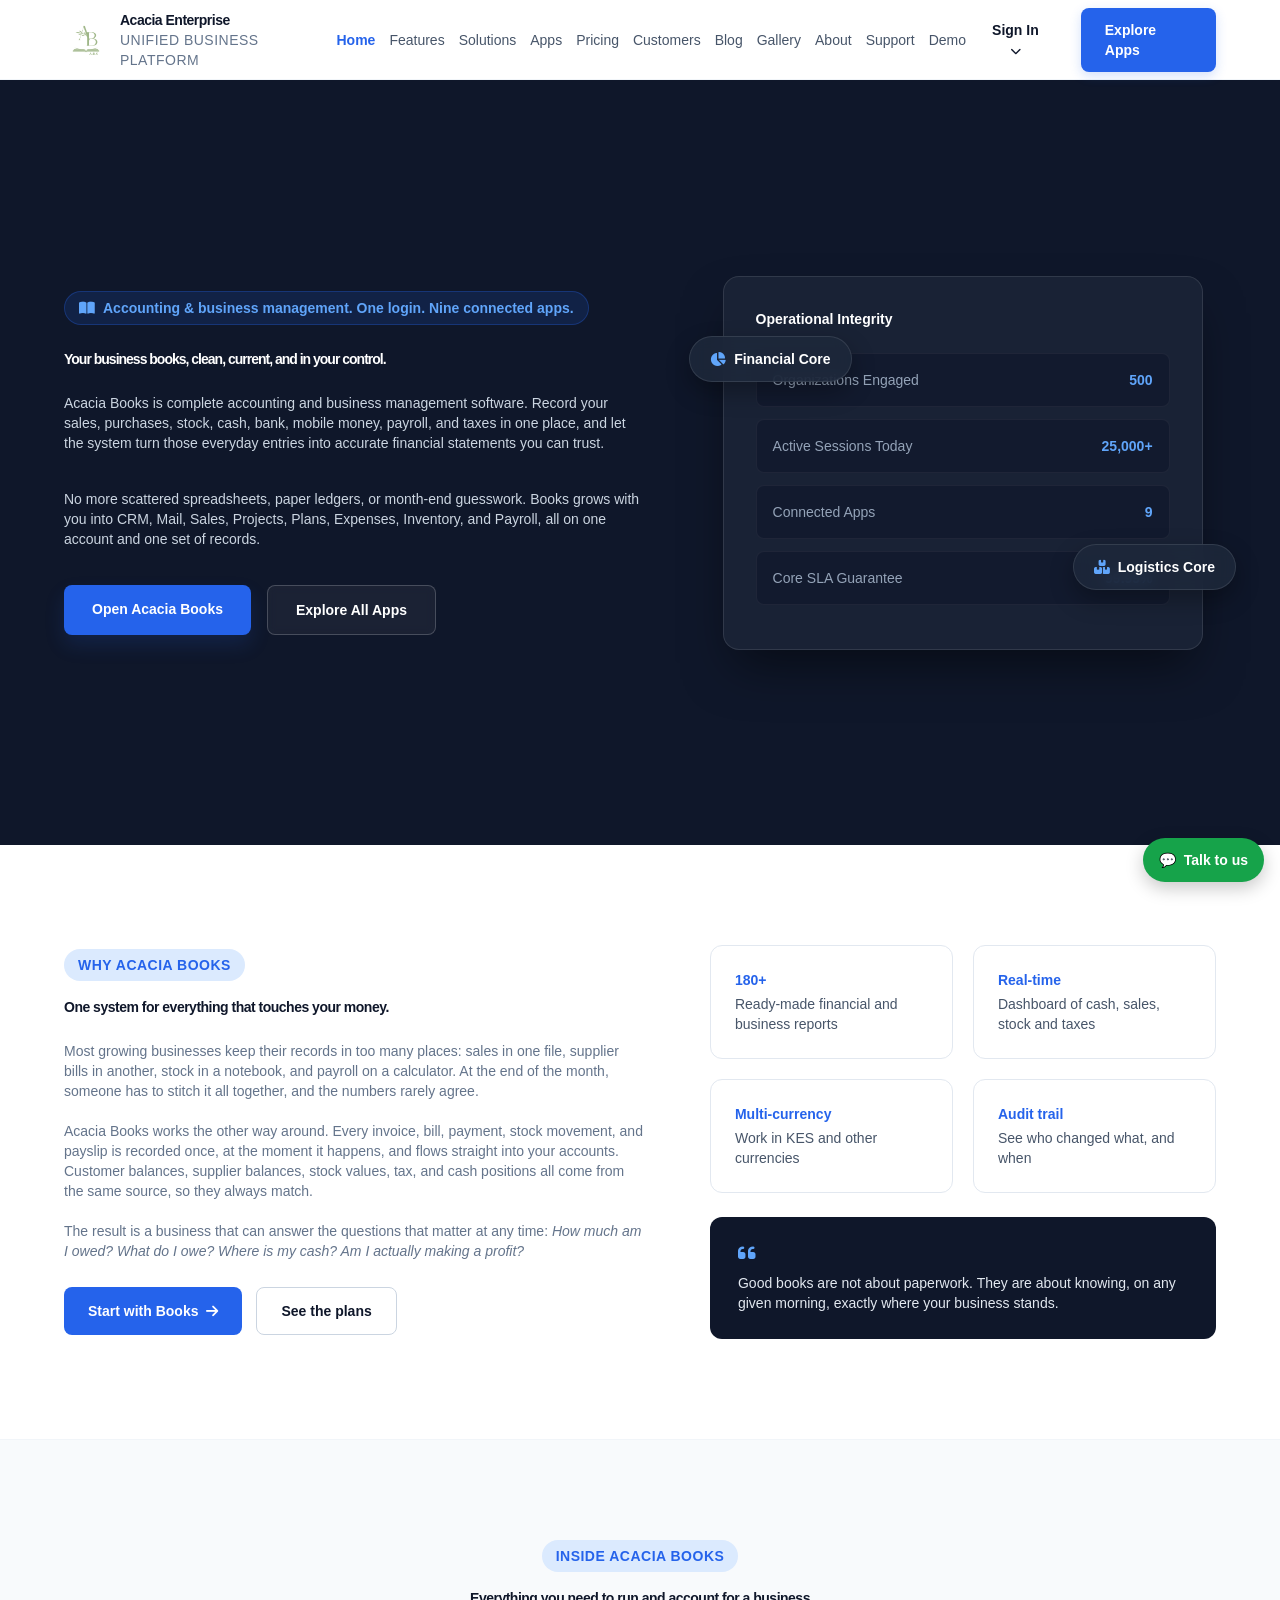
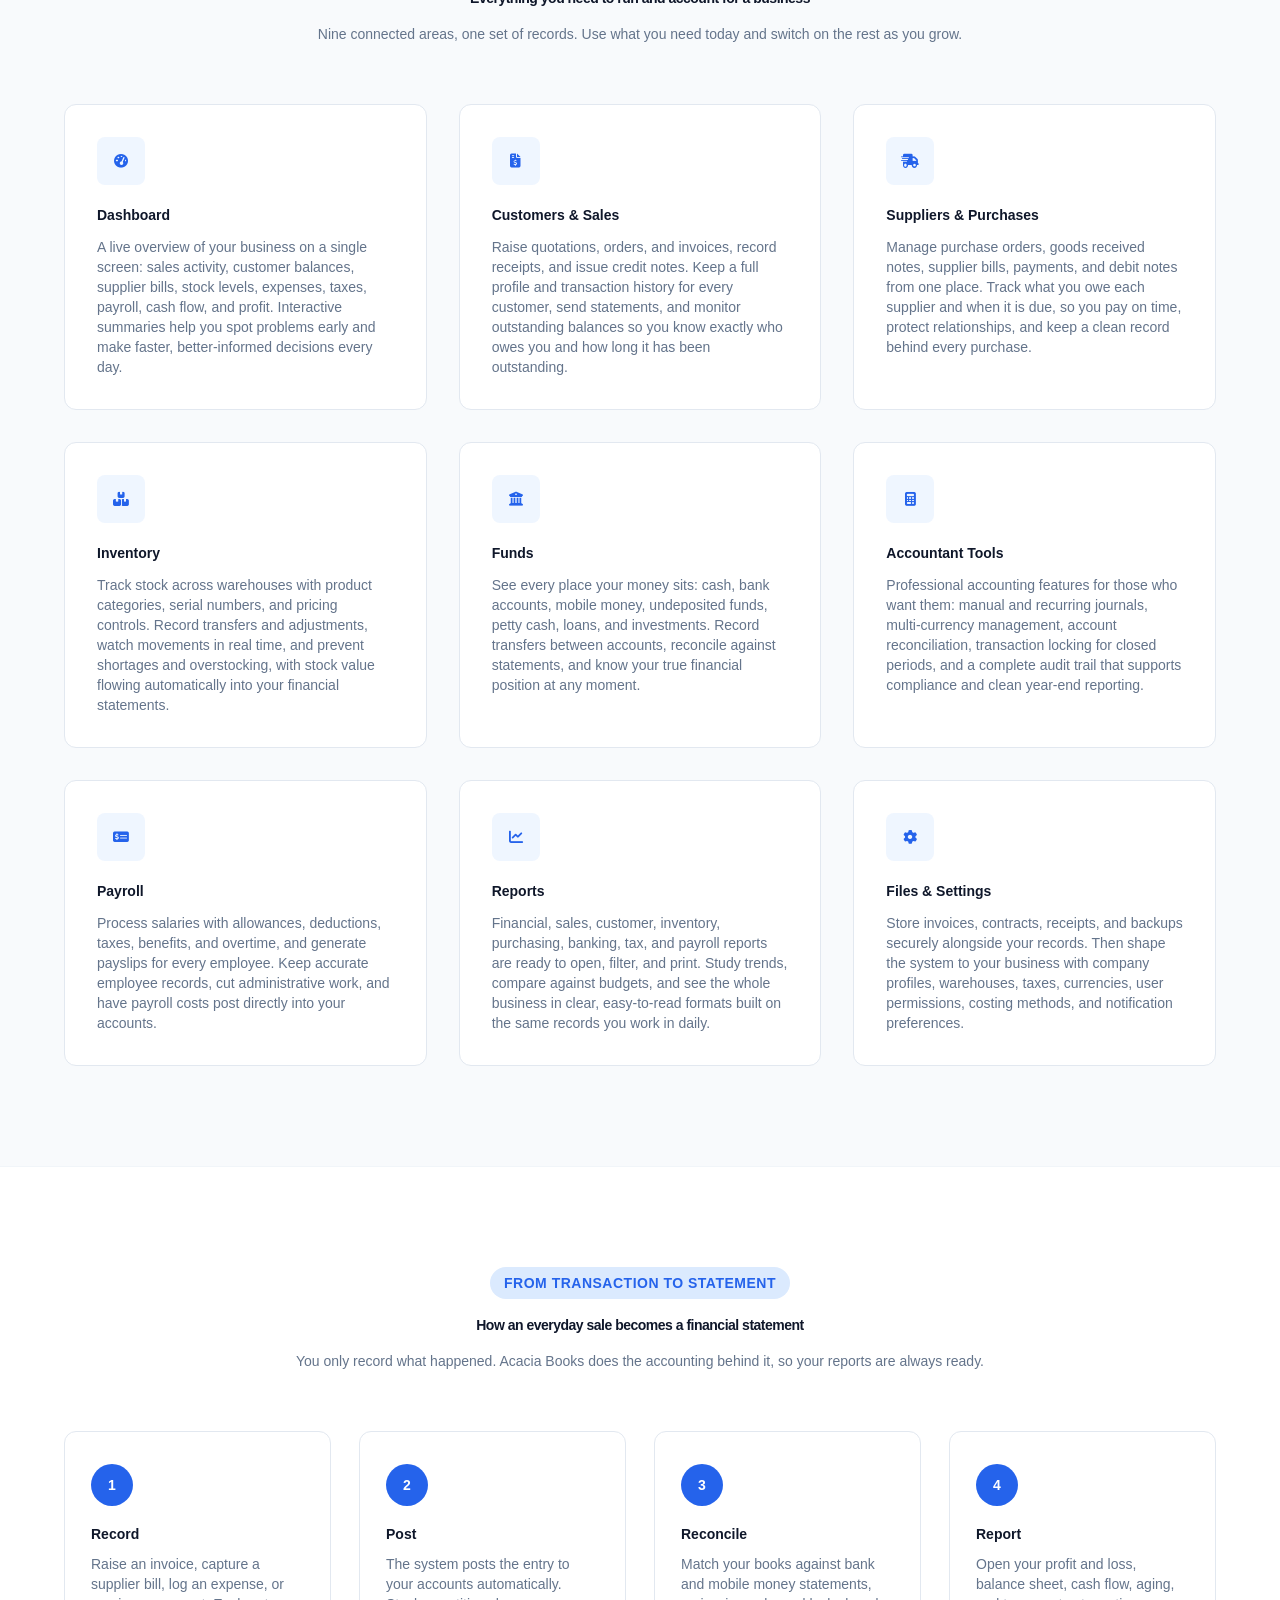
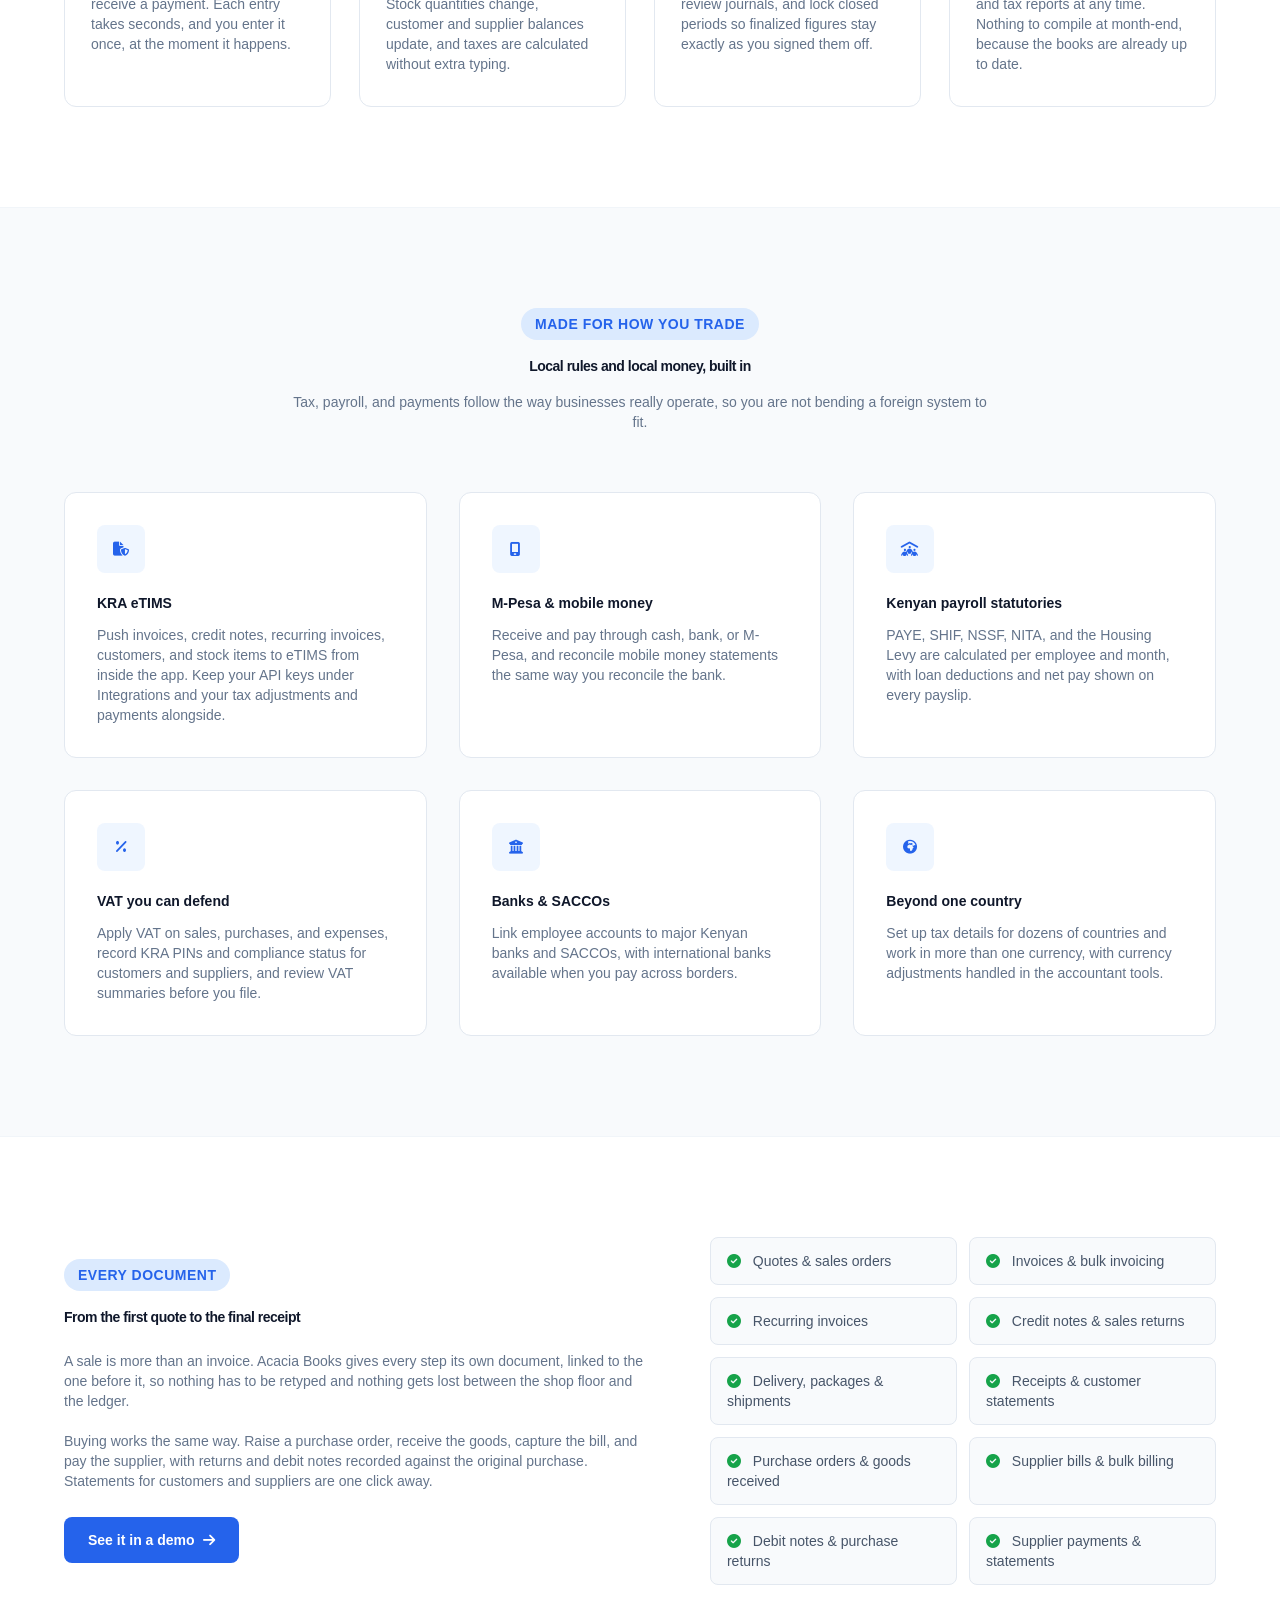
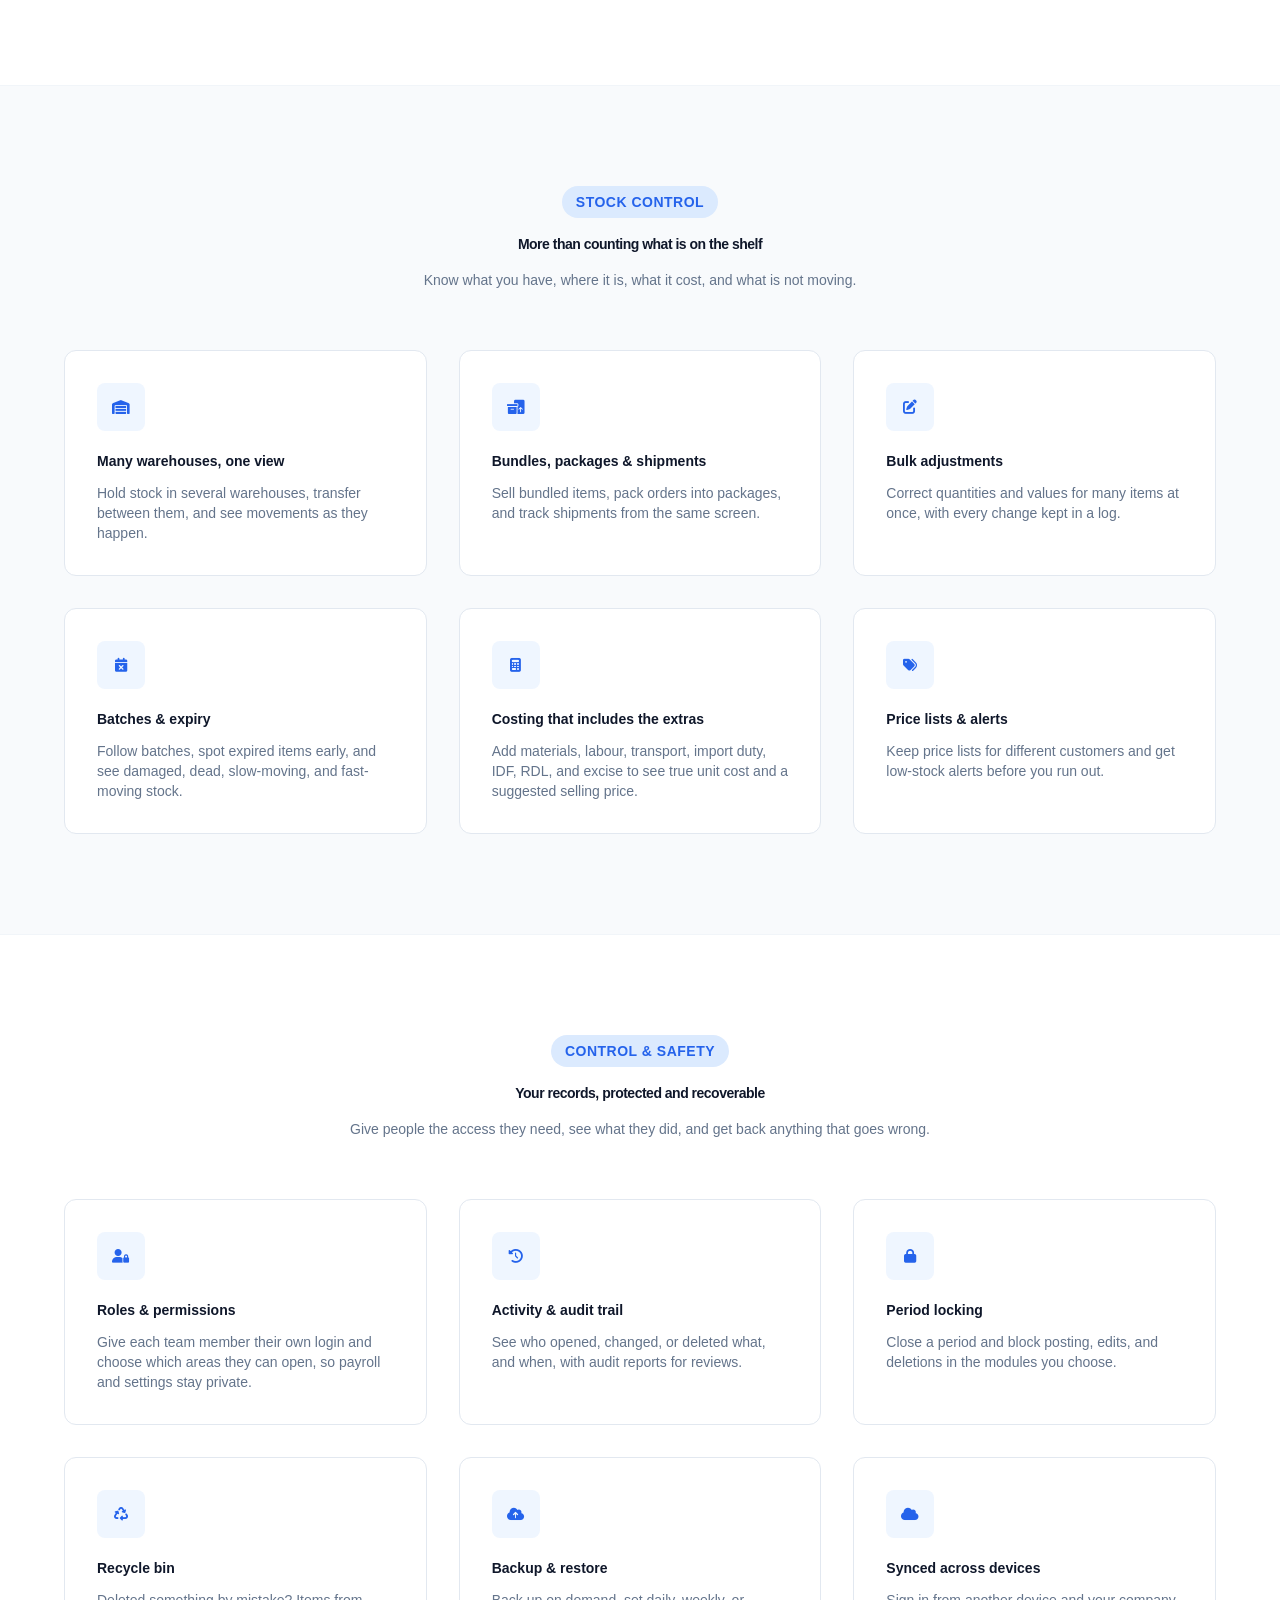
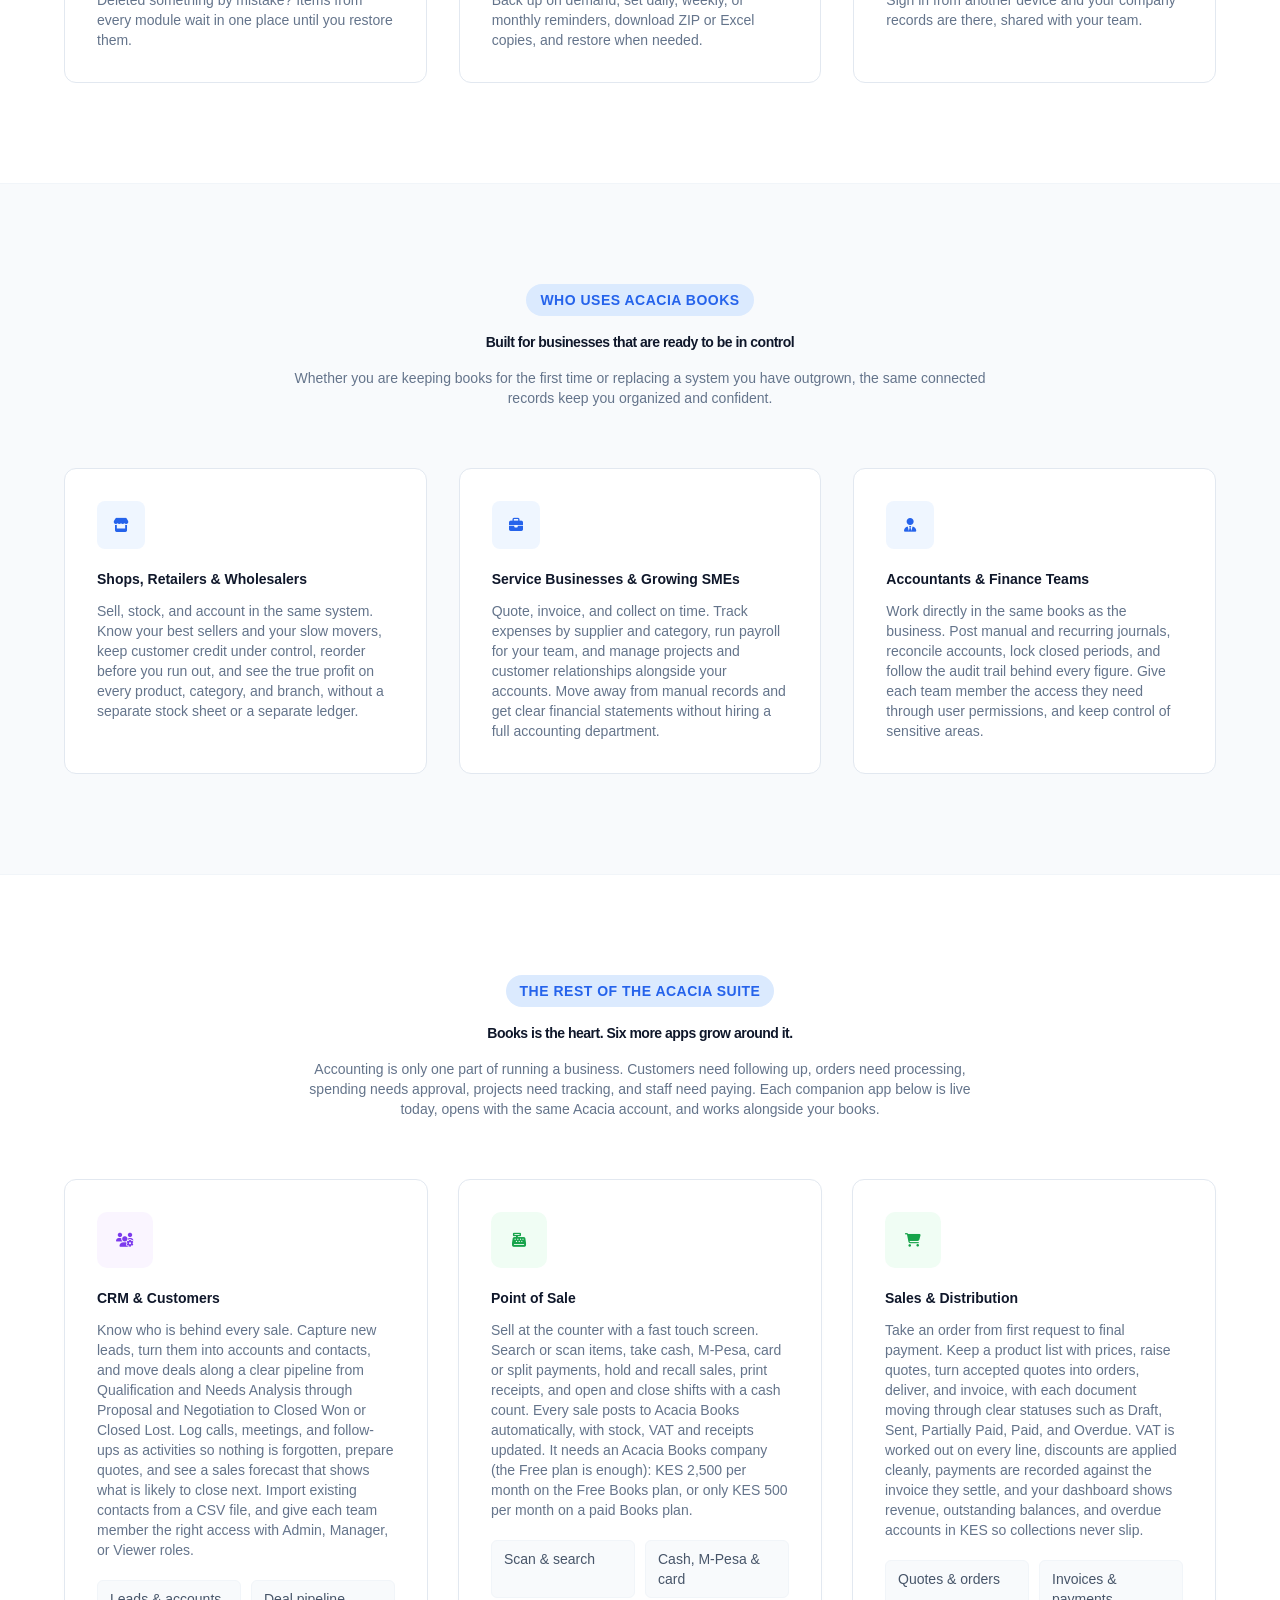
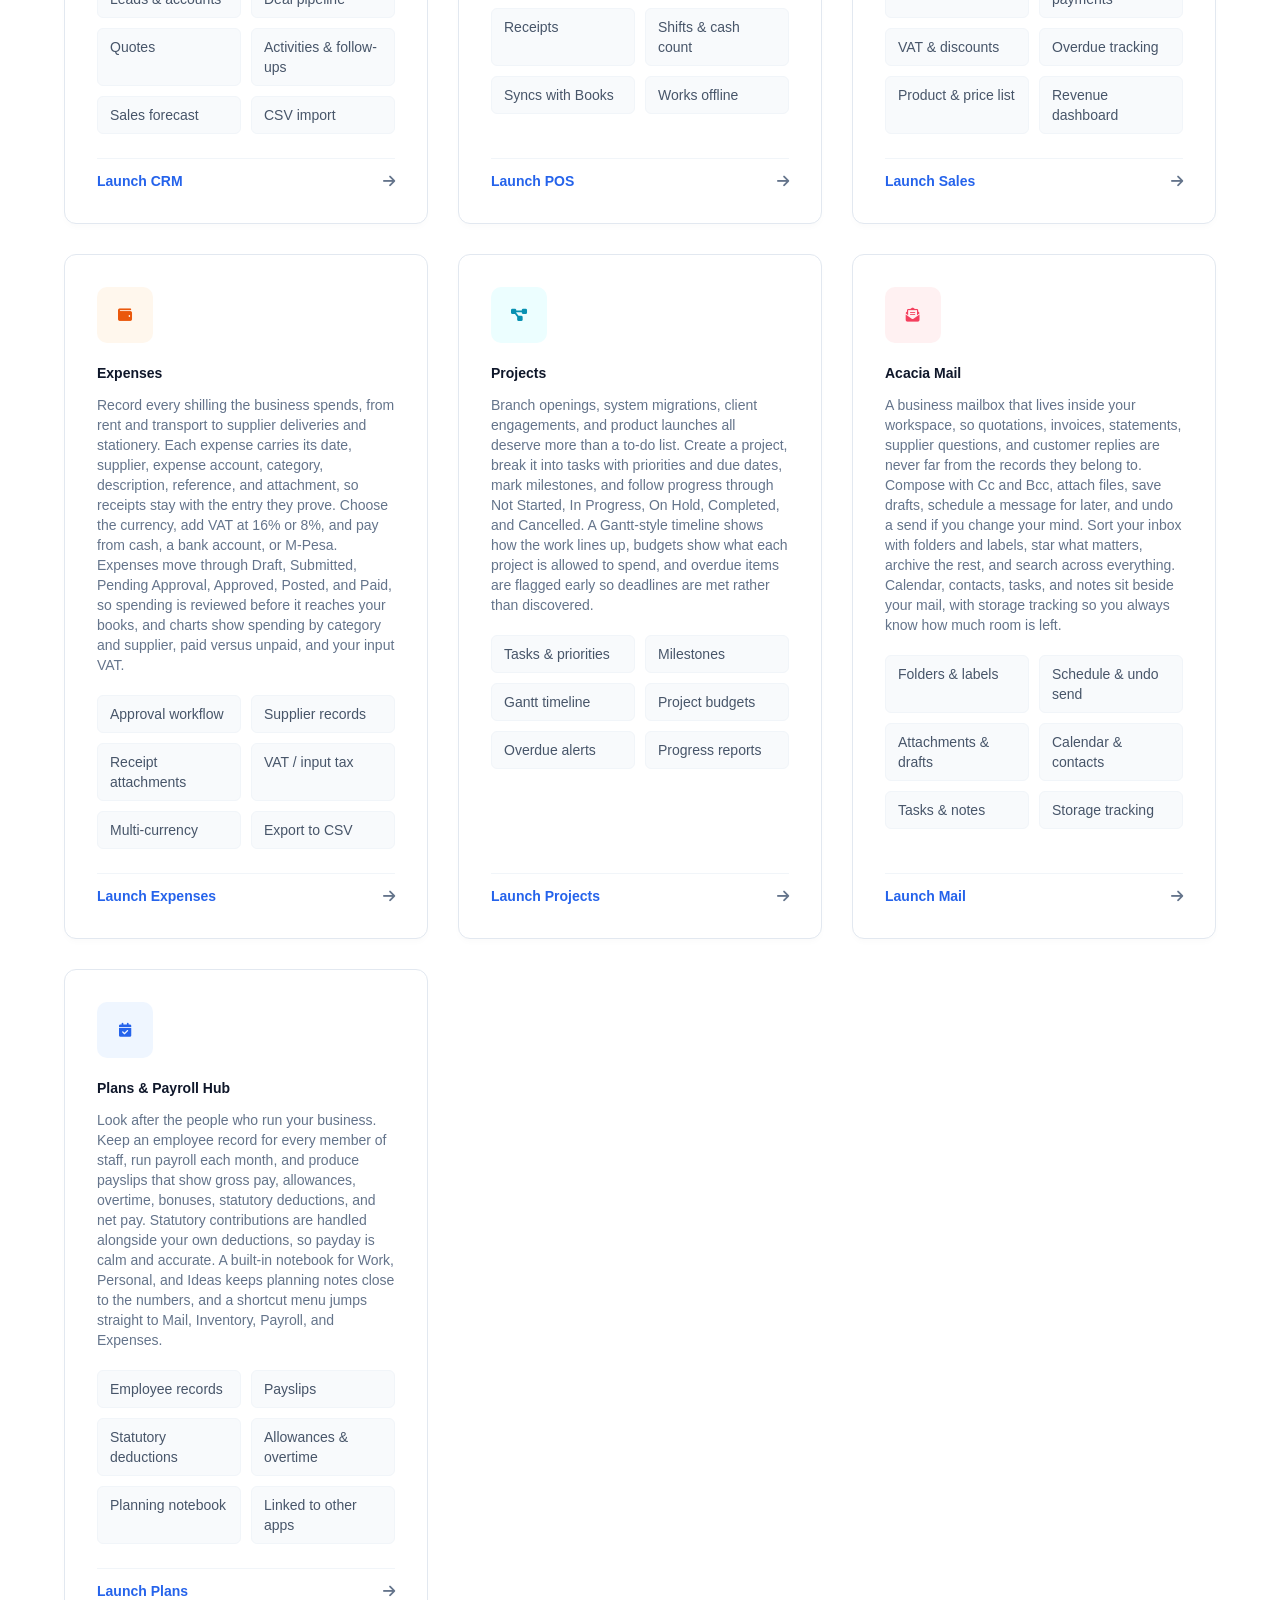
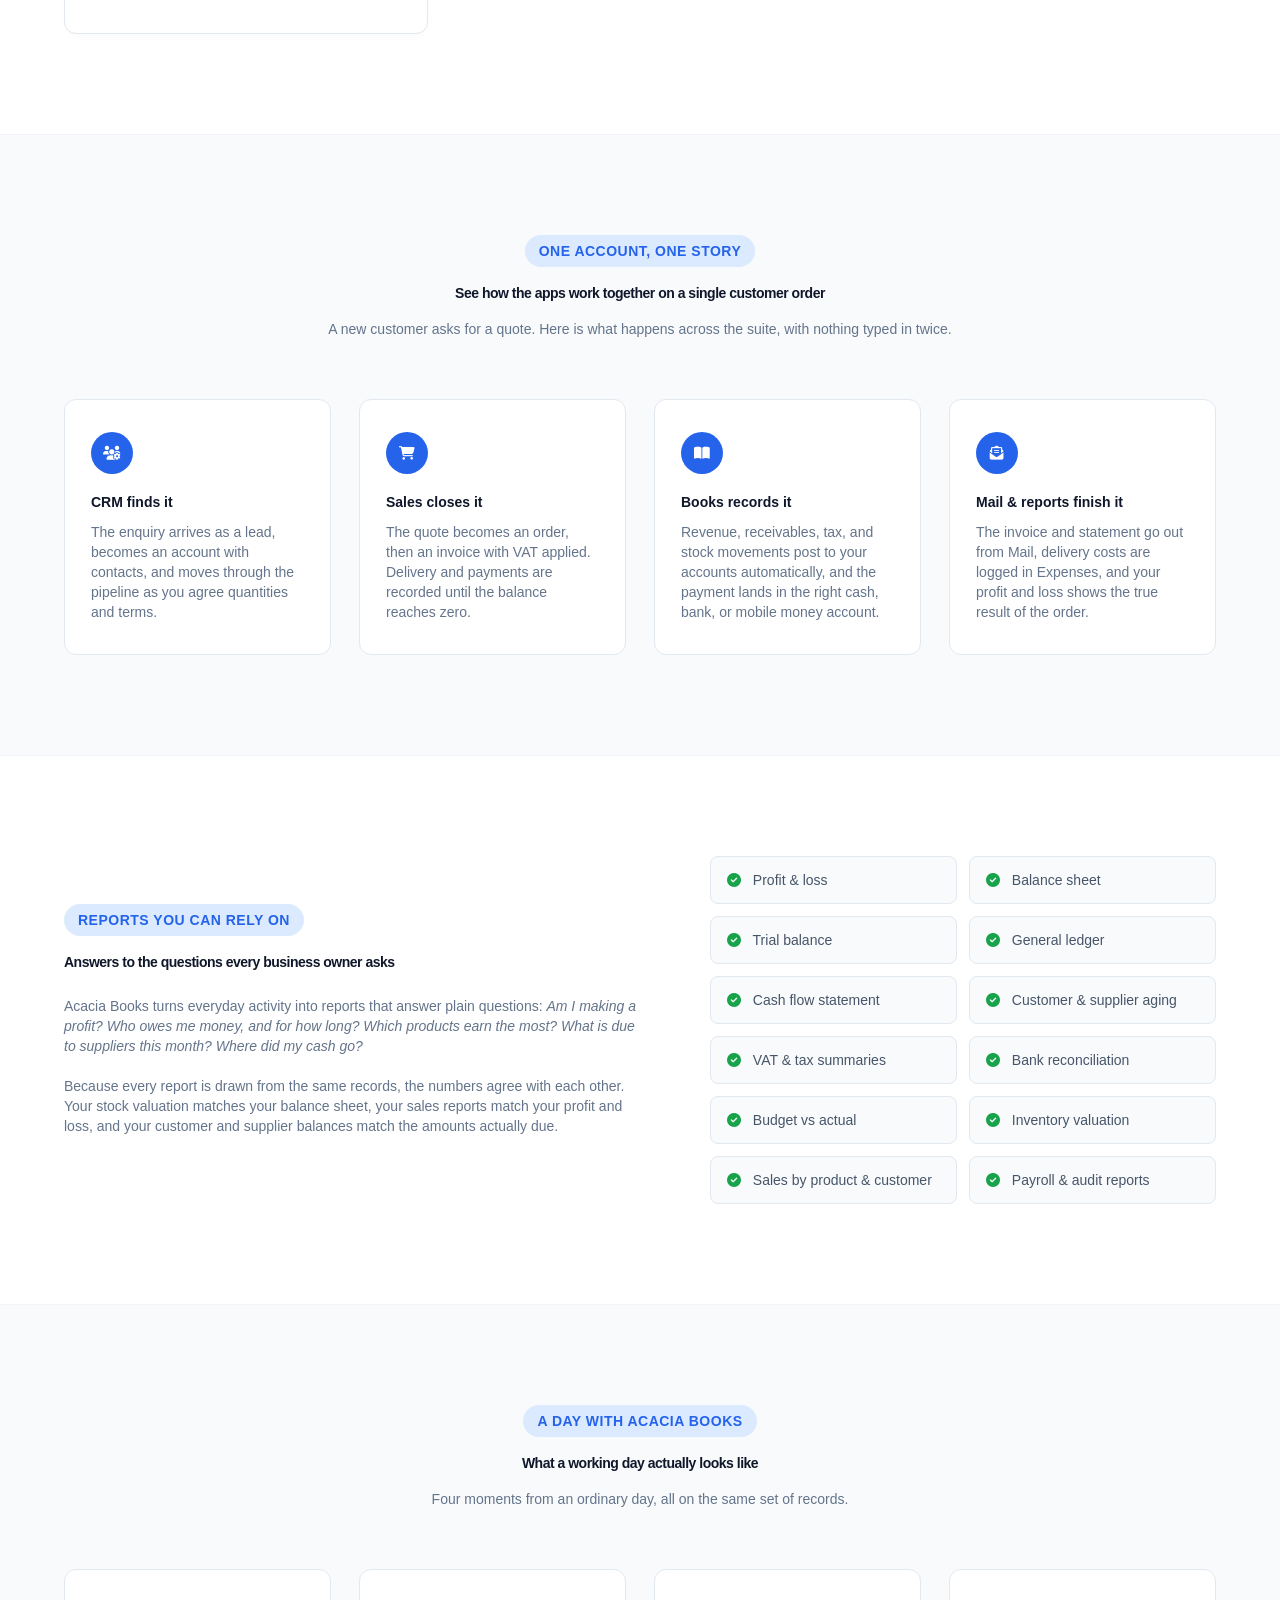
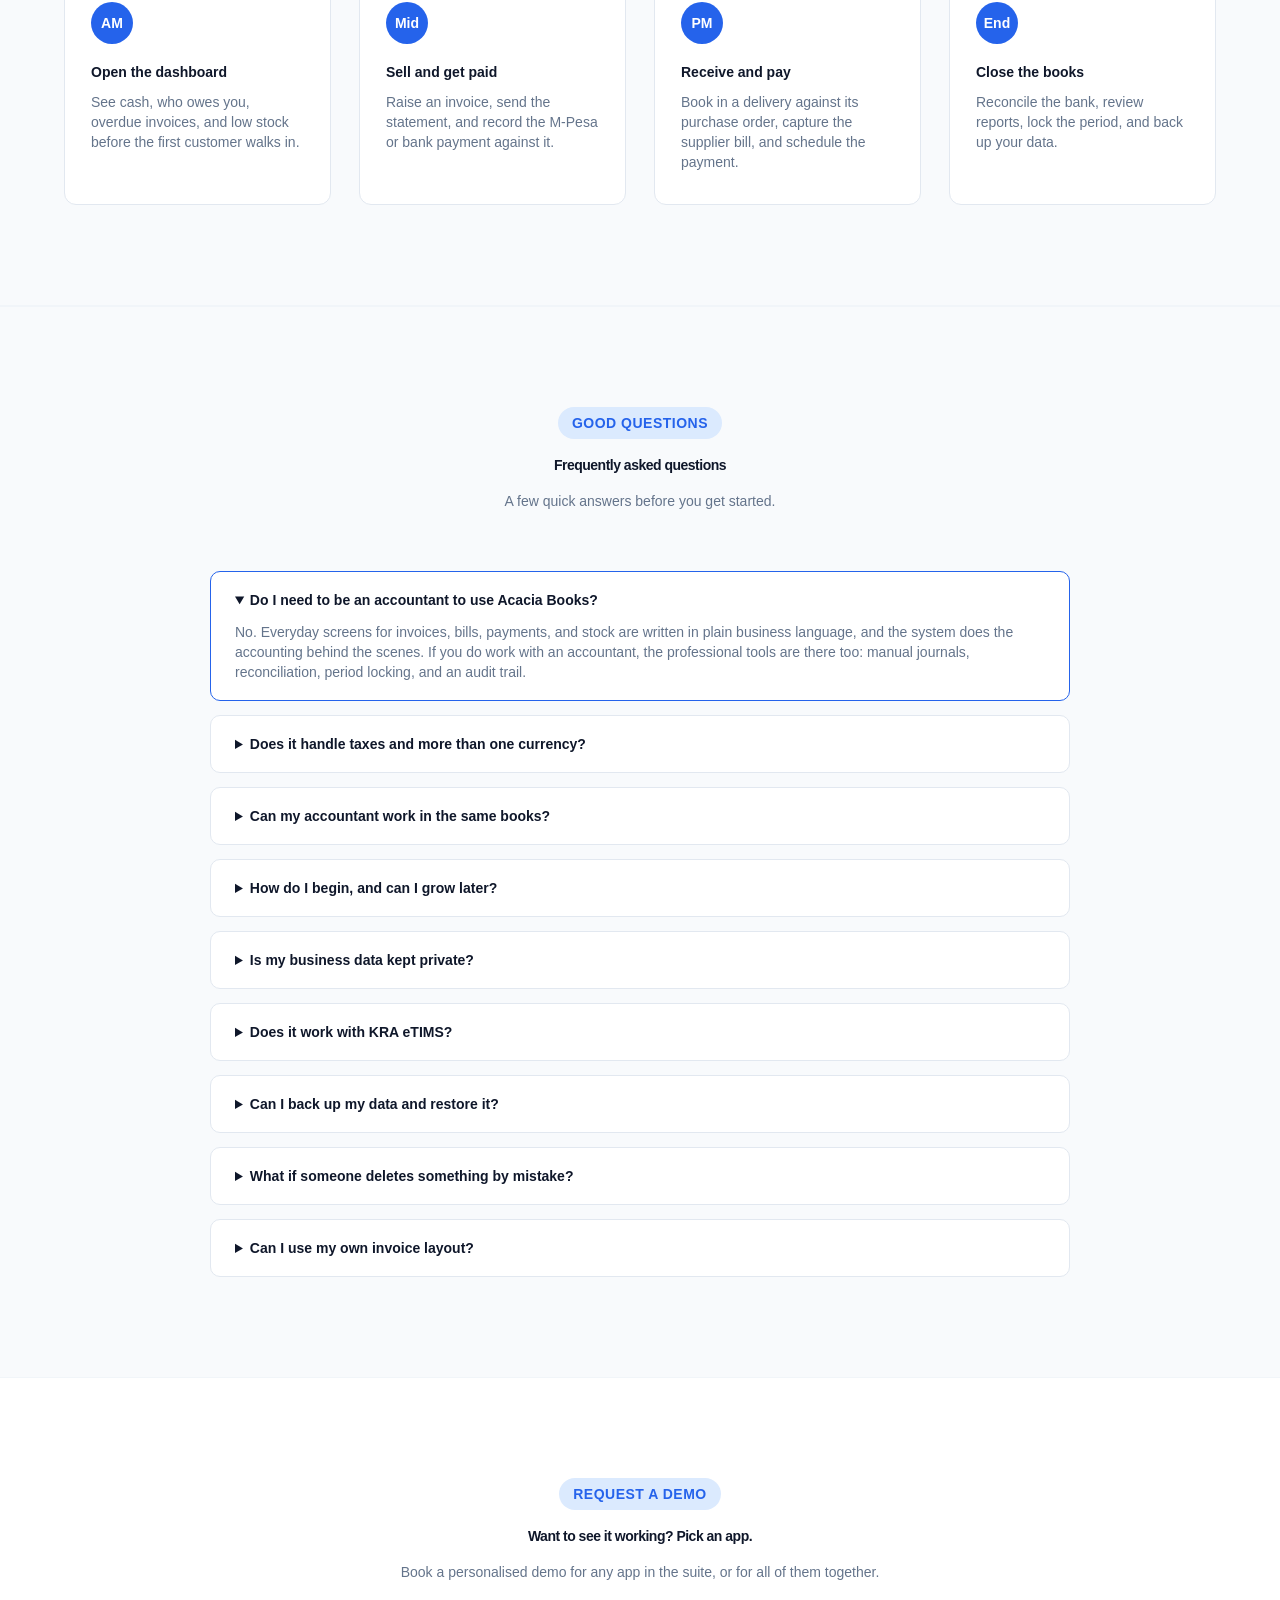
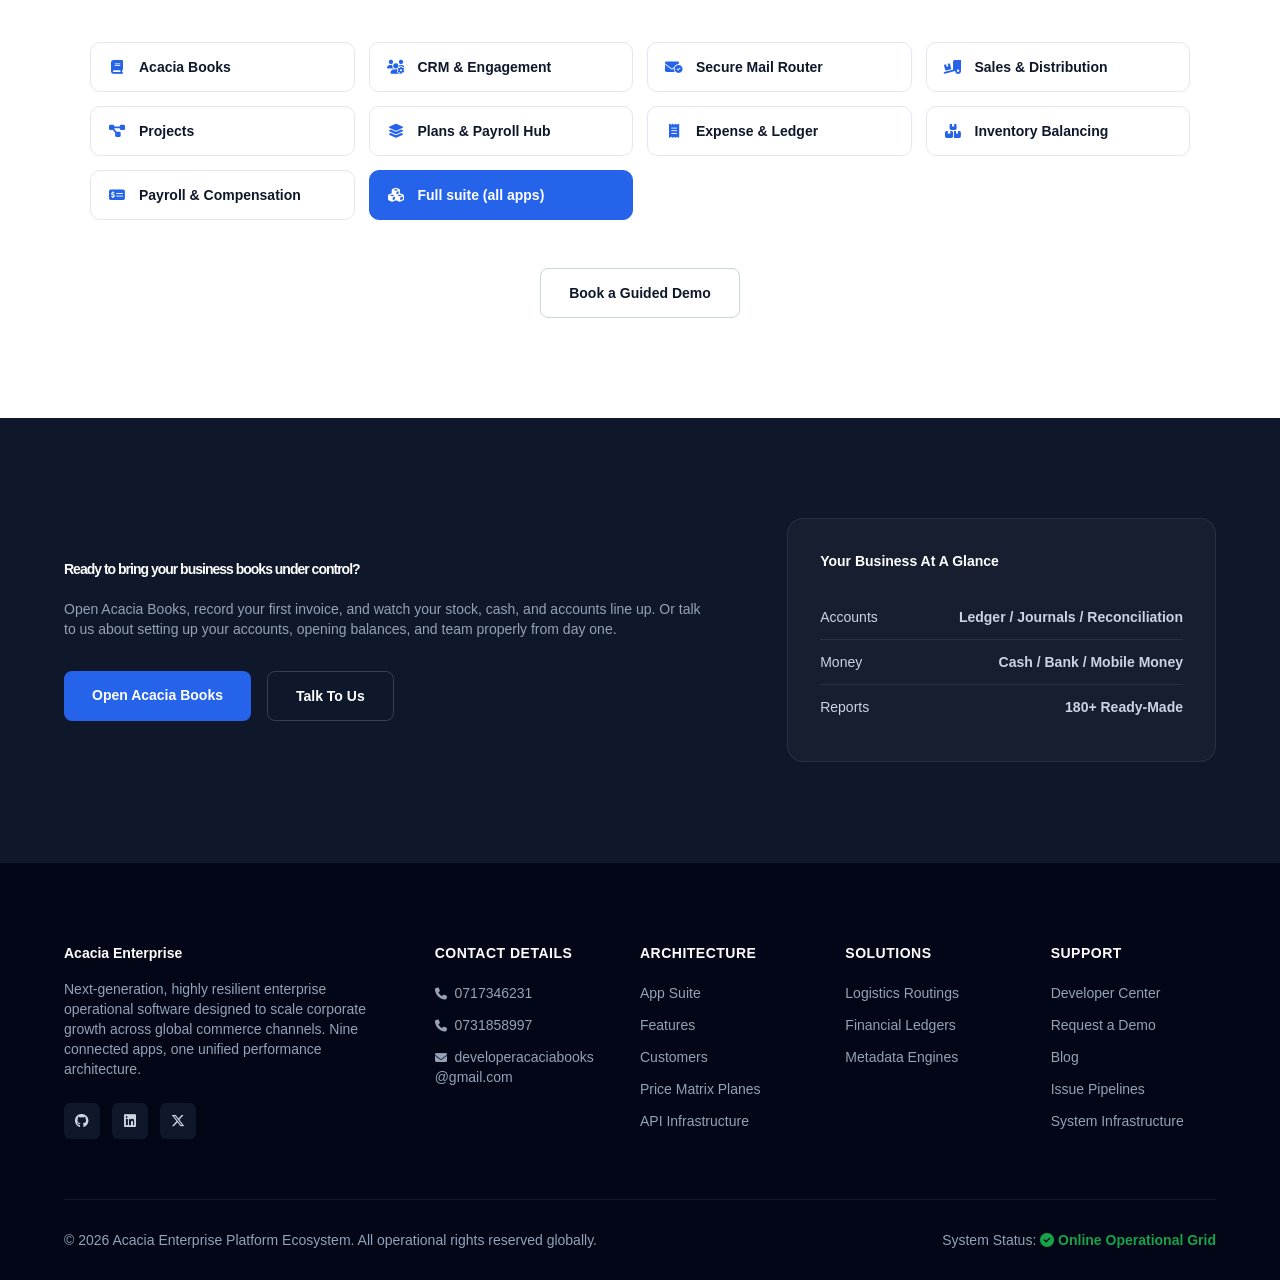
==== commit 2fde9cab: "Add files via upload" ====
--- a/landing.html
+++ b/landing.html
@@ -1,4 +1,4 @@
-<!DOCTYPE html><html lang="en"><head><meta charset="UTF-8"><meta name="viewport" content="width=device-width,initial-scale=1"><title>Acacia Enterprise</title><meta name="description" content="Acacia Books and 8 connected business apps: accounting, inventory, invoicing, payroll, CRM and more. Start free."><link href="https://fonts.googleapis.com/css2?family=Inter:wght@300;400;500;600;700;800&display=swap" rel="stylesheet"><link rel="stylesheet" href="https://cdnjs.cloudflare.com/ajax/libs/font-awesome/6.6.0/css/all.min.css"><style>*{margin:0;padding:0;box-sizing:border-box;font-family:cambria,sans-serif;scroll-behavior:smooth}body{background:#fff;color:#1e293b;overflow-x:hidden;line-height:1.5}a{text-decoration:none}ul{list-style:none}header{position:fixed;top:0;left:0;width:100%;height:80px;background:rgba(255,255,255,.9);backdrop-filter:blur(20px);display:flex;align-items:center;justify-content:space-between;padding:0 5%;z-index:1000;border-bottom:1px solid #f1f5f9}.logo{display:flex;align-items:center;gap:12px}.logo img{width:44px;height:44px;object-fit:contain}.logoText h2{font-size:22px;font-weight:800;color:#0f172a;letter-spacing:-.5px}.logoText span{display:block;font-size:11px;font-weight:500;color:#64748b;text-transform:uppercase;letter-spacing:.5px}nav ul{display:flex;align-items:center;gap:32px}nav a{font-size:15px;font-weight:500;color:#475569;transition:color .2s}nav a:hover{color:#2563eb}.actions{display:flex;align-items:center;gap:16px}.signIn{font-size:15px;font-weight:600;color:#0f172a;padding:10px 20px;transition:all .2s}.signIn:hover{color:#2563eb}.getStarted{padding:12px 24px;border-radius:8px;background:#2563eb;color:#fff;font-size:15px;font-weight:600;box-shadow:0 4px 12px rgba(37,99,235,.2);transition:all .2s}.getStarted:hover{background:#1d4ed8;transform:translateY(-1px)}.hero{margin-top:80px;min-height:85vh;display:flex;align-items:center;justify-content:space-between;padding:80px 5%;position:relative;overflow:hidden;background:#0f172a}.hero-slider-wrapper{position:absolute;top:0;left:0;width:100%;height:100%;z-index:1}.hero-slide{position:absolute;top:0;left:0;width:100%;height:100%;background-size:cover;background-position:center;background-repeat:no-repeat;opacity:0;transition:opacity 1.2s ease-in-out}.hero-slide.active{opacity:1}.hero-slider-wrapper::before{content:'';position:absolute;top:0;left:0;width:100%;height:100%;background:linear-gradient(to right,rgba(15,23,42,.85) 40%,rgba(15,23,42,.5) 100%);z-index:2}.leftHero{width:50%;position:relative;z-index:3}.badge{display:inline-flex;align-items:center;gap:8px;padding:6px 14px;background:rgba(37,99,235,.15);border:1px solid rgba(37,99,235,.3);border-radius:99px;font-size:13px;font-weight:600;color:#60a5fa;margin-bottom:24px}.leftHero h1{font-size:54px;font-weight:800;line-height:1.15;color:#fff;letter-spacing:-1px;margin-bottom:24px}.leftHero p{font-size:18px;line-height:1.6;color:#cbd5e1;margin-bottom:36px}.heroButtons{display:flex;gap:16px}.primary{padding:14px 28px;background:#2563eb;border-radius:8px;color:#fff;font-size:16px;font-weight:600;box-shadow:0 10px 20px rgba(37,99,235,.15);transition:all .2s}.primary:hover{background:#1d4ed8;transform:translateY(-2px)}.secondary{padding:14px 28px;border:1px solid rgba(255,255,255,.2);background:rgba(255,255,255,.05);border-radius:8px;color:#fff;font-size:16px;font-weight:600;backdrop-filter:blur(5px);transition:all .2s}.secondary:hover{background:rgba(255,255,255,.15);border-color:rgba(255,255,255,.4)}.rightHero{width:44%;display:flex;justify-content:center;position:relative;z-index:3}.preview{width:100%;max-width:480px;background:rgba(30,41,59,.7);backdrop-filter:blur(12px);border-radius:16px;padding:32px;box-shadow:0 25px 50px -12px rgba(0,0,0,.5);border:1px solid rgba(255,255,255,.1)}.preview h2{font-size:22px;color:#fff;margin-bottom:24px;font-weight:700}.item{display:flex;justify-content:space-between;align-items:center;padding:16px;background:rgba(15,23,42,.6);border-radius:8px;margin-bottom:12px;border:1px solid rgba(255,255,255,.05)}.item span{font-size:14px;font-weight:500;color:#94a3b8}.item strong{font-size:24px;color:#60a5fa;font-weight:700}.float{position:absolute;background:rgba(30,41,59,.85);backdrop-filter:blur(8px);padding:12px 20px;border-radius:99px;box-shadow:0 10px 25px rgba(0,0,0,.3);font-weight:600;font-size:14px;color:#fff;border:1px solid rgba(255,255,255,.1);display:flex;align-items:center;gap:8px}.float i{color:#60a5fa}.float1{left:-20px;top:60px}.float2{right:-20px;bottom:60px}.section{padding:100px 5%}.section-alt{padding:100px 5%;background:#f8fafc;border-top:1px solid #f1f5f9;border-bottom:1px solid #f1f5f9}.sectionTitle{text-align:center;margin-bottom:60px}.sectionTitle span{display:inline-block;padding:6px 14px;background:#dbeafe;color:#2563eb;border-radius:99px;font-size:13px;font-weight:600;margin-bottom:16px;text-transform:uppercase;letter-spacing:.5px}.sectionTitle h2{font-size:38px;font-weight:800;color:#0f172a;margin-bottom:16px;letter-spacing:-.5px}.sectionTitle p{max-width:700px;margin:auto;font-size:17px;line-height:1.6;color:#64748b}.solutions-grid{display:grid;grid-template-columns:repeat(3,1fr);gap:32px}.solution-card{background:#fff;padding:32px;border-radius:12px;border:1px solid #e2e8f0;transition:all .3s}.solution-card:hover{border-color:#2563eb;box-shadow:0 12px 30px rgba(0,0,0,.04);transform:translateY(-2px)}.solution-card .sol-icon{width:48px;height:48px;background:#eff6ff;color:#2563eb;border-radius:8px;display:flex;align-items:center;justify-content:center;font-size:20px;margin-bottom:20px}.solution-card h3{font-size:20px;font-weight:700;color:#0f172a;margin-bottom:12px}.solution-card p{font-size:15px;color:#64748b;line-height:1.6}.modules{display:grid;grid-template-columns:repeat(3,1fr);gap:30px}.module{background:#fff;border-radius:12px;padding:32px;box-shadow:0 4px 6px -1px rgba(0,0,0,.02);transition:all .3s;border:1px solid #e2e8f0;display:flex;flex-direction:column}.module:hover{transform:translateY(-4px);box-shadow:0 20px 25px -5px rgba(0,0,0,.05);border-color:#2563eb}.icon{width:56px;height:56px;border-radius:10px;display:flex;align-items:center;justify-content:center;font-size:22px;margin-bottom:20px}.blue{background:#eff6ff;color:#2563eb}.green{background:#f0fdf4;color:#16a34a}.orange{background:#fff7ed;color:#ea580c}.purple{background:#faf5ff;color:#7c3aed}.cyan{background:#ecfeff;color:#0891b2}.rose{background:#fff1f2;color:#f43f5e}.module h3{font-size:22px;color:#0f172a;margin-bottom:12px;font-weight:700}.module p{font-size:15px;line-height:1.6;color:#64748b;margin-bottom:20px}.features{display:grid;grid-template-columns:repeat(2,1fr);gap:10px;margin-bottom:24px}.features div{background:#f8fafc;padding:8px 12px;border-radius:6px;font-size:13px;font-weight:500;color:#475569;border:1px solid #f1f5f9}.learn{margin-top:auto;display:flex;justify-content:space-between;align-items:center;padding-top:12px;border-top:1px solid #f1f5f9}.learn a{font-size:14px;color:#2563eb;font-weight:600}.learn i{font-size:14px;color:#64748b;transition:transform .2s}.module:hover .learn i{transform:translateX(4px);color:#2563eb}.about-wrapper{display:grid;grid-template-columns:1fr 1fr;gap:60px;align-items:center}.about-content h3{font-size:28px;font-weight:700;color:#0f172a;margin-bottom:16px}.about-content p{font-size:16px;color:#64748b;line-height:1.7;margin-bottom:20px}.about-stats{display:grid;grid-template-columns:repeat(2,1fr);gap:20px}.about-stat-box{background:#fff;padding:24px;border-radius:12px;border:1px solid #e2e8f0}.about-stat-box h4{font-size:32px;color:#2563eb;font-weight:800;margin-bottom:4px}.about-stat-box p{font-size:14px;color:#475569;font-weight:500;margin:0}.pricing-section-container{display:flex;flex-direction:column;align-items:center;width:100%}.pricing-controls-wrapper{display:flex;flex-direction:column;align-items:center;gap:20px;margin-bottom:48px;background:#fff;padding:24px 32px;border-radius:16px;border:1px solid #e2e8f0;width:100%;max-width:650px;box-shadow:0 4px 6px -1px rgba(0,0,0,.02)}.module-tabs{display:flex;background:#f1f5f9;padding:6px;border-radius:10px;width:100%}.module-tab-btn{flex:1;padding:10px 16px;border:none;background:0 0;font-size:14px;font-weight:600;color:#64748b;cursor:pointer;border-radius:8px;transition:all .2s;display:flex;align-items:center;justify-content:center;gap:8px}.module-tab-btn.active{background:#fff;color:#2563eb;box-shadow:0 2px 4px rgba(0,0,0,.05)}.pricing-controls{display:flex;justify-content:center;align-items:center;gap:24px}.control-group{display:flex;align-items:center;gap:12px}.control-group span{font-size:15px;font-weight:600;color:#334155}.switch{position:relative;width:50px;height:26px}.switch input{display:none}.slider{position:absolute;top:0;left:0;right:0;bottom:0;background:#cbd5e1;border-radius:34px;cursor:pointer;transition:.3s}.slider:before{content:"";position:absolute;width:18px;height:18px;left:4px;top:4px;background:#fff;border-radius:50%;transition:.3s}input:checked+.slider{background:#2563eb}input:checked+.slider:before{transform:translateX(24px)}.pricing-grid{display:grid;grid-template-columns:repeat(3,1fr);gap:30px;margin-bottom:40px;width:100%}.pricing-card{background:#fff;border-radius:16px;padding:40px 32px;border:1px solid #e2e8f0;display:flex;flex-direction:column;transition:all .3s;position:relative}.pricing-card.featured{border-color:#2563eb;box-shadow:0 20px 40px rgba(37,99,235,.06)}.pricing-card.featured .badge-pop{position:absolute;top:-14px;left:50%;transform:translateX(-50%);background:#2563eb;color:#fff;padding:4px 14px;border-radius:999px;font-size:12px;font-weight:700;text-transform:uppercase;letter-spacing:.5px}.pricing-card:hover{transform:translateY(-4px);box-shadow:0 20px 30px rgba(0,0,0,.04)}.pricing-card h3{font-size:22px;color:#0f172a;font-weight:700;margin-bottom:8px}.price-display{margin-bottom:24px}.price-display h4{font-size:36px;font-weight:800;color:#0f172a;letter-spacing:-1px}.price-display span{font-size:14px;color:#64748b;font-weight:500}.pricing-card ul{display:flex;flex-direction:column;gap:14px;margin-bottom:36px;border-top:1px solid #f1f5f9;padding-top:24px}.pricing-card ul li{display:flex;align-items:start;gap:12px;font-size:14px;color:#475569;line-height:1.4}.pricing-card ul li i{font-size:16px;margin-top:2px;color:#2563eb}.pricing-card ul li.none{color:#94a3b8}.pricing-card ul li.none i{color:#cbd5e1}.btn-select{display:block;text-align:center;padding:14px;background:#f8fafc;border:1px solid #e2e8f0;color:#0f172a;border-radius:8px;font-size:15px;font-weight:600;transition:all .2s;margin-top:auto}.btn-select:hover{background:#2563eb;border-color:#2563eb;color:#fff}.pricing-card.featured .btn-select{background:#2563eb;border-color:#2563eb;color:#fff}.pricing-card.featured .btn-select:hover{background:#1d4ed8;border-color:#1d4ed8}.support-grid{display:grid;grid-template-columns:repeat(4,1fr);gap:24px}.support-card{background:#fff;padding:28px;border-radius:12px;border:1px solid #e2e8f0;text-align:center;transition:all .2s}.support-card:hover{border-color:#2563eb;box-shadow:0 10px 25px rgba(0,0,0,.03)}.support-card i{font-size:28px;color:#2563eb;margin-bottom:16px}.support-card h4{font-size:16px;font-weight:700;color:#0f172a;margin-bottom:8px}.support-card p{font-size:13px;color:#64748b;margin-bottom:16px}.support-card a{font-size:13px;font-weight:600;color:#2563eb}.cta{padding:100px 5%;background:#0f172a;color:#fff;position:relative;overflow:hidden}.ctaBox{max-width:1200px;margin:auto;display:grid;grid-template-columns:1.5fr 1fr;gap:80px;align-items:center}.cta h2{font-size:42px;font-weight:800;letter-spacing:-1px;margin-bottom:20px}.cta p{font-size:18px;color:#94a3b8;line-height:1.6;margin-bottom:32px}.ctaButtons{display:flex;gap:16px}.ctaPrimary{background:#2563eb;color:#fff;padding:14px 28px;border-radius:8px;font-weight:600}.ctaSecondary{border:1px solid #334155;color:#fff;padding:14px 28px;border-radius:8px;font-weight:600}.ctaCard{background:rgba(255,255,255,.03);border:1px solid rgba(255,255,255,.08);padding:32px;border-radius:16px}.ctaCard h3{font-size:20px;margin-bottom:24px;font-weight:700}.ctaItem{display:flex;justify-content:space-between;padding:12px 0;border-bottom:1px solid rgba(255,255,255,.08);font-size:14px;color:#cbd5e1}.ctaItem:last-child{border:none}footer{background:#020617;color:#94a3b8;padding:80px 5% 30px;border-top:1px solid #0f172a}.footerGrid{display:grid;grid-template-columns:2fr repeat(4,1fr);gap:40px;margin-bottom:60px}.footerLogo h2{font-size:24px;font-weight:800;color:#fff;margin-bottom:16px}.footerLogo p{font-size:14px;line-height:1.6}.social{display:flex;gap:12px;margin-top:24px}.social a{width:36px;height:36px;border-radius:6px;background:#0f172a;display:flex;align-items:center;justify-content:center;color:#cbd5e1;font-size:16px}.social a:hover{background:#2563eb;color:#fff}.footerColumn h3{font-size:14px;color:#fff;font-weight:700;text-transform:uppercase;letter-spacing:.5px;margin-bottom:20px}.footerColumn ul{display:flex;flex-direction:column;gap:12px}.footerColumn a{color:#94a3b8;font-size:14px}.footerColumn a:hover{color:#fff}.bottomFooter{border-top:1px solid #0f172a;padding-top:30px;display:flex;justify-content:space-between;font-size:13px}@media(max-width:1200px){.pricing-grid{grid-template-columns:repeat(2,1fr)}}.pricing-grid{grid-template-columns:repeat(6,minmax(0,1fr));gap:16px;align-items:stretch;max-width:1400px;margin:0 auto 40px}.pricing-card{padding:22px 18px 18px;border-radius:14px;border:1px solid #e3e8f0;box-shadow:none;text-align:left}.pricing-card:hover{transform:none;box-shadow:0 6px 18px rgba(15,23,42,.06);border-color:#cbd5e6}.pricing-card.featured{border-color:#2563eb;box-shadow:none}.pricing-card.featured .badge-pop{background:#fff;color:#2563eb;border:1px solid #2563eb;font-size:12px;letter-spacing:.05em;padding:3px 14px;top:-13px}.pricing-card h3{font-size:16px;margin-bottom:4px}.price-display{margin-bottom:16px}.price-display h4{display:inline;font-size:15px;font-weight:700;letter-spacing:0}.price-display span{font-size:13px;color:#6b7280;font-weight:400}.pricing-card ul{gap:0;border-top:none;padding-top:0;margin-bottom:8px;flex:1}.pricing-card ul li{font-size:13px;color:#6b7280;padding:7px 0;border-top:1px solid #eef1f6;gap:8px}.pricing-card ul li:first-child{border-top:none}.pricing-card ul.pc-collapsed li:nth-child(n+6){display:none}.pc-more{background:0 0;border:0;color:#2563eb;font-family:inherit;font-size:13px;font-weight:700;cursor:pointer;padding:8px 0 16px;text-align:left}.pc-more:hover{text-decoration:underline}.btn-select{background:#2563eb;border-color:#2563eb;color:#fff;padding:11px;font-size:14px;font-weight:700;border-radius:6px}.btn-select:hover{background:#1d4ed8;border-color:#1d4ed8}@media(max-width:1280px){.pricing-grid{grid-template-columns:repeat(3,minmax(0,1fr))}}@media(max-width:800px){.pricing-grid{grid-template-columns:repeat(2,minmax(0,1fr))}}@media(max-width:520px){.pricing-grid{grid-template-columns:1fr}}@media(max-width:1024px){.hero{flex-direction:column;text-align:center;padding-top:60px}.about-wrapper,.ctaBox,.leftHero,.rightHero{width:100%;grid-template-columns:1fr}.modules,.solutions-grid{grid-template-columns:repeat(2,1fr)}.support-grid{grid-template-columns:repeat(2,1fr)}.footerGrid{grid-template-columns:1fr}.hero-slider-wrapper::before{background:rgba(15,23,42,.85)}}@media(max-width:640px){.modules,.solutions-grid,.support-grid{grid-template-columns:1fr}.leftHero h1{font-size:36px}.pricing-controls-wrapper{padding:16px}.pricing-controls{flex-direction:column;gap:16px}.module-tabs{flex-direction:column;gap:4px}}</style><style>.gallery-grid{display:grid;grid-template-columns:repeat(3,1fr);gap:30px}.gallery-card{background:#fff;border-radius:12px;overflow:hidden;border:1px solid #e2e8f0;transition:all .3s}.gallery-card:hover{transform:translateY(-4px);box-shadow:0 20px 25px -5px rgba(0,0,0,.08);border-color:#2563eb}.gallery-frame{background:#0f172a;padding:10px 14px 0}.gallery-dots{display:flex;gap:6px;padding-bottom:10px}.gallery-dots span{width:9px;height:9px;border-radius:50%;background:#334155}.gallery-dots span:first-child{background:#f43f5e}.gallery-dots span:nth-child(2){background:#eab308}.gallery-dots span:nth-child(3){background:#16a34a}.gallery-card img{width:100%;height:220px;object-fit:cover;display:block}.gallery-caption{padding:20px 22px 24px}.gallery-caption h4{font-size:16px;font-weight:700;color:#0f172a;margin-bottom:6px}.gallery-caption p{font-size:13px;color:#64748b;line-height:1.5}.gallery-note{max-width:700px;margin:40px auto 0;text-align:center;font-size:13px;color:#94a3b8}@media(max-width:1024px){.gallery-grid{grid-template-columns:repeat(2,1fr)}}@media(max-width:640px){.gallery-grid{grid-template-columns:1fr}}</style><style>nav a.active{color:#2563eb;font-weight:700}</style><style>.signDrop{position:relative}.signDrop .signIn{background:0 0;border:0;cursor:pointer;font-family:inherit}.ddMenu{display:none;position:absolute;right:0;top:100%;margin-top:6px;width:290px;background:#fff;border:1px solid #e2e8f0;border-radius:12px;box-shadow:0 20px 40px rgba(15,23,42,.18);padding:8px;z-index:2000}.signDrop.open .ddMenu{display:block}.ddHead{font-size:11px;font-weight:700;color:#64748b;text-transform:uppercase;letter-spacing:.5px;padding:8px 12px 6px}.ddItem{display:flex;align-items:center;gap:12px;padding:10px 12px;border-radius:8px;font-size:14px;font-weight:600;color:#0f172a}.ddItem i{width:18px;text-align:center;color:#2563eb}.ddItem:hover{background:#eff6ff;color:#2563eb}.ddSep{height:1px;background:#e2e8f0;margin:6px 4px}.ddCreate i{color:#16a34a}</style><style id="bkHomeCss">.bk-two{max-width:1200px;margin:auto;display:grid;grid-template-columns:1.15fr 1fr;gap:64px;align-items:center}.bk-text p{font-size:16px;line-height:1.7;color:#64748b;margin-bottom:20px}.bk-text p em{color:#64748b;font-style:italic}.bk-actions{display:flex;gap:14px;margin-top:26px;flex-wrap:wrap}.bk-btn{display:inline-flex;align-items:center;gap:8px;padding:13px 24px;border-radius:8px;background:#2563eb;color:#fff;font-weight:600;font-size:15px;text-decoration:none;transition:.25s}.bk-btn:hover{background:#1d4ed8;transform:translateY(-1px)}.bk-btn.ghost{background:#fff;color:#0f172a;border:1px solid #cbd5e1}.bk-btn.ghost:hover{border-color:#2563eb;color:#2563eb}.bk-quote{margin-top:24px;padding:26px 28px;background:#0f172a;border-radius:12px;color:#e2e8f0;position:relative}.bk-quote i{color:#60a5fa;font-size:20px;margin-bottom:10px;display:block}.bk-quote p{font-size:16px;line-height:1.7;margin:0;font-style:normal}.bk-steps{max-width:1200px;margin:auto;display:grid;grid-template-columns:repeat(4,1fr);gap:28px}.bk-step{background:#fff;border:1px solid #e2e8f0;border-radius:12px;padding:32px 26px;position:relative;transition:.3s}.bk-step:hover{border-color:#2563eb;transform:translateY(-3px);box-shadow:0 14px 30px rgba(0,0,0,.05)}.bk-num{font-size:17px;width:42px;height:42px;border-radius:50%;background:#2563eb;color:#fff;font-weight:800;display:flex;align-items:center;justify-content:center;margin-bottom:18px}.bk-step h3{font-size:20px;font-weight:700;color:#0f172a;margin-bottom:10px}.bk-step p{font-size:15px;line-height:1.6;color:#64748b}.bk-checks{display:grid;grid-template-columns:repeat(2,1fr);gap:12px}.bk-checks div{background:#f8fafc;border:1px solid #e2e8f0;border-radius:8px;padding:13px 16px;font-size:14px;font-weight:500;color:#475569}.bk-checks i{color:#16a34a;margin-right:8px}.bk-faq{max-width:860px;margin:auto;display:flex;flex-direction:column;gap:14px}.bk-faq details{background:#fff;border:1px solid #e2e8f0;border-radius:10px;padding:18px 24px}.bk-faq summary{cursor:pointer;font-weight:700;color:#0f172a;font-size:16px}.bk-faq details[open]{border-color:#2563eb}.bk-faq details p{margin-top:12px;font-size:15px;line-height:1.6;color:#64748b}.cmp-wrap{max-width:1200px;margin:auto;overflow-x:auto;border:1px solid #e2e8f0;border-radius:12px;background:#fff}.cmp-table{width:100%;border-collapse:collapse;min-width:820px}.cmp-table td,.cmp-table th{padding:14px 16px;text-align:center;font-size:14px;color:#475569;border-bottom:1px solid #f1f5f9}.cmp-table th{background:#f8fafc;color:#0f172a;font-weight:700;font-size:14px}.cmp-table td:first-child,.cmp-table th:first-child{text-align:left;font-weight:600;color:#0f172a}.cmp-table tr.cmp-price td{font-weight:700;color:#2563eb;background:#eff6ff}.cmp-table tbody tr:last-child td{border-bottom:none}.sol-list{list-style:none;margin:18px 0 0;padding:0;display:grid;gap:8px}.sol-list li{font-size:14px;line-height:1.5;color:#475569}.sol-list i{color:#16a34a;margin-right:8px}.solution-card p.sol-best{margin-top:16px;padding-top:14px;border-top:1px solid #f1f5f9;font-size:14px;color:#64748b}.solution-card p.sol-best strong{color:#0f172a}@media(max-width:1024px){.bk-two{grid-template-columns:1fr;gap:40px}.bk-steps{grid-template-columns:repeat(2,1fr)}}@media(max-width:640px){.bk-checks,.bk-steps{grid-template-columns:1fr}}</style><style id="homeUniformText">body,body :not(i):not(svg):not(svg *){font-size:.875rem!important;line-height:1.25rem!important}</style><script>!function(){try{var e=localStorage.getItem("acxTheme");e||(e=window.matchMedia&&matchMedia("(prefers-color-scheme: dark)").matches?"dark":"light"),document.documentElement.setAttribute("data-theme",e)}catch(e){}}()</script><style id="homeDarkMode">.themeToggle{background:0 0;border:1px solid #e2e8f0;color:#475569;width:36px;height:36px;border-radius:8px;cursor:pointer;display:inline-flex;align-items:center;justify-content:center;transition:.2s}.themeToggle:hover{border-color:#2563eb;color:#2563eb}html[data-theme=dark]{color-scheme:dark}html[data-theme=dark] body{background:#0b1220;color:#e2e8f0}html[data-theme=dark] header{background:rgba(11,18,32,.9);border-bottom-color:#1e293b}html[data-theme=dark] .about-content h3,html[data-theme=dark] .bk-faq summary,html[data-theme=dark] .bk-step h3,html[data-theme=dark] .cmp-table td:first-child,html[data-theme=dark] .cmp-table th,html[data-theme=dark] .cmp-table th:first-child,html[data-theme=dark] .logoText h2,html[data-theme=dark] .module h3,html[data-theme=dark] .price-display h4,html[data-theme=dark] .pricing-card h3,html[data-theme=dark] .sectionTitle h2,html[data-theme=dark] .signIn,html[data-theme=dark] .solution-card h3,html[data-theme=dark] .solution-card p.sol-best strong,html[data-theme=dark] .support-card h4{color:#f1f5f9}html[data-theme=dark] .about-content p,html[data-theme=dark] .bk-faq details p,html[data-theme=dark] .bk-step p,html[data-theme=dark] .bk-text p,html[data-theme=dark] .bk-text p em,html[data-theme=dark] .learn i,html[data-theme=dark] .logoText span,html[data-theme=dark] .module p,html[data-theme=dark] .module-tab-btn,html[data-theme=dark] .price-display span,html[data-theme=dark] .sectionTitle p,html[data-theme=dark] .solution-card p,html[data-theme=dark] .solution-card p.sol-best,html[data-theme=dark] .support-card p{color:#94a3b8}html[data-theme=dark] .about-stat-box p,html[data-theme=dark] .bk-checks div,html[data-theme=dark] .cmp-table td,html[data-theme=dark] .cmp-table th,html[data-theme=dark] .features div,html[data-theme=dark] .pricing-card ul li,html[data-theme=dark] .sol-list li,html[data-theme=dark] nav a{color:#cbd5e1}html[data-theme=dark] nav a.active,html[data-theme=dark] nav a:hover{color:#60a5fa}html[data-theme=dark] .about-stat-box,html[data-theme=dark] .bk-faq details,html[data-theme=dark] .bk-step,html[data-theme=dark] .cmp-wrap,html[data-theme=dark] .ddMenu,html[data-theme=dark] .module,html[data-theme=dark] .pricing-card,html[data-theme=dark] .pricing-controls-wrapper,html[data-theme=dark] .solution-card,html[data-theme=dark] .support-card{background:#111a2e;border-color:#1e293b}html[data-theme=dark] .section-alt{background:#0f172a;border-color:#1e293b}html[data-theme=dark] .bk-checks div,html[data-theme=dark] .cmp-table th,html[data-theme=dark] .features div,html[data-theme=dark] .module-tabs{background:#0f172a;border-color:#1e293b}html[data-theme=dark] .cmp-table td,html[data-theme=dark] .cmp-table th,html[data-theme=dark] .learn,html[data-theme=dark] .solution-card p.sol-best{border-color:#1e293b}html[data-theme=dark] .cmp-table tr.cmp-price td{background:#14243f;color:#60a5fa}html[data-theme=dark] .module-tab-btn.active{background:#1e293b;color:#60a5fa}html[data-theme=dark] .blue,html[data-theme=dark] .sectionTitle span,html[data-theme=dark] .sol-icon{background:#14243f;color:#60a5fa}html[data-theme=dark] .green{background:#0f2a1c;color:#4ade80}html[data-theme=dark] .orange{background:#2e1a0c;color:#fb923c}html[data-theme=dark] .purple{background:#221636;color:#a78bfa}html[data-theme=dark] .cyan{background:#0a2830;color:#22d3ee}html[data-theme=dark] .rose{background:#2f1119;color:#fb7185}html[data-theme=dark] .ddItem{color:#e2e8f0}html[data-theme=dark] .ddItem:hover{background:#14243f;color:#60a5fa}html[data-theme=dark] .ddSep{background:#1e293b}html[data-theme=dark] .bk-btn.ghost,html[data-theme=dark] .btn-select{background:#111a2e;color:#e2e8f0;border-color:#334155}html[data-theme=dark] .bk-btn.ghost:hover,html[data-theme=dark] .btn-select:hover{border-color:#2563eb;color:#fff}html[data-theme=dark] .pricing-card.featured .btn-select{background:#2563eb;color:#fff;border-color:#2563eb}html[data-theme=dark] .pricing-card ul li.none{color:#64748b}html[data-theme=dark] .slider{background:#334155}html[data-theme=dark] .themeToggle{border-color:#334155;color:#facc15}html[data-theme=dark] footer{background:#050a14;border-top-color:#1e293b}html[data-theme=dark] .bottomFooter,html[data-theme=dark] .social a{border-color:#1e293b}.pricing-controls{flex-wrap:wrap}.currency-select{padding:8px 12px;border:1px solid #cbd5e1;border-radius:8px;background:#fff;color:#0f172a;font-weight:600;font-size:14px;cursor:pointer;max-width:210px}.currency-select:focus{outline:2px solid #2563eb;outline-offset:1px}.currency-note{margin:0;font-size:13px;line-height:1.5;color:#64748b;text-align:center}.cmp-actions{display:flex;flex-wrap:wrap;gap:12px;justify-content:center;align-items:center;margin-top:22px}.cmp-actions .bk-btn{border:0;cursor:pointer;font-family:inherit}.cmp-actions-note{font-size:13px;color:#64748b}html[data-theme=dark] .currency-select{background:#111a2e;color:#e2e8f0;border-color:#334155}html[data-theme=dark] .cmp-actions-note,html[data-theme=dark] .currency-note{color:#94a3b8}</style><style id="landingExtraPages">header nav ul{gap:20px}@media(max-width:1400px){header nav ul{gap:14px}header nav a{font-size:13px}}.pg-cta{display:flex;gap:14px;justify-content:center;margin-top:48px;flex-wrap:wrap}.pg-ghost{border:1px solid #cbd5e1;color:#0f172a;padding:14px 28px;border-radius:8px;font-weight:600}.pg-cta .ctaPrimary{color:#fff}.ft-tag{font-style:normal;font-size:11px;font-weight:600;color:#2563eb;background:#eff6ff;border-radius:99px;padding:2px 8px;margin-left:6px;vertical-align:middle}.cx-stats{max-width:1100px;margin:0 auto 48px;display:grid;grid-template-columns:repeat(4,1fr);gap:20px}.cx-stat{background:#fff;border:1px solid #e2e8f0;border-radius:12px;padding:24px;text-align:center}.cx-stat strong{display:block;font-size:28px;font-weight:800;color:#2563eb}.cx-stat span{color:#64748b}.cx-grid{max-width:1200px;margin:0 auto;display:grid;grid-template-columns:repeat(3,1fr);gap:24px}.cx-card{background:#fff;border:1px solid #e2e8f0;border-radius:12px;padding:28px;text-align:center}.cx-card img{width:64px;height:64px;border-radius:50%;object-fit:cover;margin:0 auto 16px;display:block}.cx-quote{font-style:italic;color:#475569;margin-bottom:12px}.cx-stars{color:#d9a441;margin-bottom:8px}.cx-card h4{font-weight:700;color:#0f172a}.cx-card span{color:#64748b}.blog-list{max-width:900px;margin:0 auto;display:grid;gap:28px}.blog-post{background:#fff;border:1px solid #e2e8f0;border-radius:12px;padding:32px}.blog-tag{display:inline-block;font-size:12px;font-weight:700;letter-spacing:.06em;text-transform:uppercase;color:#2563eb}.blog-post h3{font-size:22px;font-weight:700;margin:8px 0 14px;color:#0f172a}.blog-post p{color:#475569;line-height:1.7;margin-bottom:12px}.blog-post p b{color:#0f172a}.demo-chips{max-width:1100px;margin:0 auto 40px;display:grid;grid-template-columns:repeat(auto-fit,minmax(210px,1fr));gap:14px}.demo-chip{display:flex;align-items:center;gap:12px;background:#fff;border:1px solid #e2e8f0;border-radius:10px;padding:14px 16px;font-weight:600;color:#0f172a;transition:.2s}.demo-chip i{color:#2563eb;width:20px;text-align:center}.demo-chip.on,.demo-chip:hover{border-color:#2563eb;box-shadow:0 8px 20px rgba(37,99,235,.1)}.demo-chip.on{background:#eff6ff}.demo-chip-suite{background:#2563eb;color:#fff;border-color:#2563eb}.demo-chip-suite i{color:#fff}.demo-form{max-width:760px;margin:0 auto;background:#fff;border:1px solid #e2e8f0;border-radius:16px;padding:32px;display:grid;gap:16px}.demo-row{display:grid;grid-template-columns:1fr 1fr;gap:16px}.demo-form input,.demo-form select,.demo-form textarea{display:block;width:100%;text-align:left;padding:13px 14px;background:#f8fafc;border:1px solid #e2e8f0;color:#0f172a;border-radius:8px;font:inherit;outline:0}.demo-form input:focus,.demo-form select:focus,.demo-form textarea:focus{border-color:#2563eb}.demo-submit{border:0;cursor:pointer;justify-self:start;font:inherit;font-weight:600}.demo-note{min-height:20px}.demo-note.err{color:#dc2626}.demo-note.ok{color:#16a34a}.demo-link a{color:#2563eb;font-weight:600}@media(max-width:900px){.cx-stats{grid-template-columns:repeat(2,1fr)}.cx-grid{grid-template-columns:1fr}.demo-row{grid-template-columns:1fr}}html[data-theme=dark] .blog-post,html[data-theme=dark] .cx-card,html[data-theme=dark] .cx-stat,html[data-theme=dark] .demo-chip,html[data-theme=dark] .demo-form{background:#111a2e;border-color:#1e293b}html[data-theme=dark] .blog-post h3,html[data-theme=dark] .blog-post p b,html[data-theme=dark] .cx-card h4,html[data-theme=dark] .demo-chip,html[data-theme=dark] .pg-ghost{color:#f1f5f9}html[data-theme=dark] .blog-post p,html[data-theme=dark] .cx-card span,html[data-theme=dark] .cx-quote,html[data-theme=dark] .cx-stat span{color:#94a3b8}html[data-theme=dark] .demo-chip-suite{background:#2563eb;color:#fff}html[data-theme=dark] .demo-chip.on{background:#16233f}html[data-theme=dark] .pg-ghost{border-color:#334155}html[data-theme=dark] .demo-form input,html[data-theme=dark] .demo-form select,html[data-theme=dark] .demo-form textarea{background:#0b1220;border-color:#1e293b;color:#e2e8f0}html[data-theme=dark] .ft-tag{background:#16233f;color:#93c5fd}.dm-live{max-width:900px;margin:0 auto 56px;background:linear-gradient(135deg,#0f172a,#1e3a8a);color:#fff;border-radius:16px;padding:32px;display:flex;gap:24px;align-items:center;justify-content:space-between;flex-wrap:wrap}.dm-live h3{font-size:22px;font-weight:700;margin-bottom:8px}.dm-live p{color:#cbd5e1;max-width:520px}.dm-btn{border:0;cursor:pointer;font:inherit;font-weight:600}.dm-h{max-width:1100px;margin:0 auto 20px;font-size:22px;font-weight:700;color:#0f172a}.tour{max-width:1100px;margin:0 auto 56px}.tour-tabs{display:flex;flex-wrap:wrap;gap:8px;margin-bottom:20px}.tour-tab{display:flex;align-items:center;gap:8px;background:#fff;border:1px solid #e2e8f0;border-radius:99px;padding:8px 14px;cursor:pointer;font:inherit;font-weight:600;color:#475569}.tour-tab.on{background:#2563eb;border-color:#2563eb;color:#fff}.tour-panel{display:grid;grid-template-columns:1.1fr 1fr;gap:28px;background:#fff;border:1px solid #e2e8f0;border-radius:16px;padding:32px}.tour-copy h3{font-size:22px;font-weight:700;margin-bottom:10px;color:#0f172a}.tour-copy p{color:#475569;line-height:1.6;margin-bottom:16px}.tour-copy ol{list-style:none;display:grid;gap:8px;padding:0}.tour-copy li{display:flex;align-items:center;gap:10px;color:#334155}.tour-copy li b{width:24px;height:24px;border-radius:50%;background:#eff6ff;color:#2563eb;display:inline-flex;align-items:center;justify-content:center;font-size:12px;flex:none}.tour-screen{border:1px solid #e2e8f0;border-radius:12px;overflow:hidden;align-self:start;background:#f8fafc}.tour-bar{display:flex;align-items:center;gap:6px;background:#0f172a;color:#e2e8f0;padding:10px 14px}.tour-bar i{width:9px;height:9px;border-radius:50%;background:#475569}.tour-bar span{margin-left:8px;font-weight:600}.tour-row{display:flex;justify-content:space-between;gap:12px;padding:16px 18px;border-bottom:1px solid #e2e8f0;color:#475569}.tour-row strong{color:#0f172a;text-align:right}.tour-foot{padding:10px 18px;font-size:12px;color:#94a3b8}@media(max-width:900px){.tour-panel{grid-template-columns:1fr}}html[data-theme=dark] .dm-h,html[data-theme=dark] .tour-copy h3,html[data-theme=dark] .tour-row strong{color:#f1f5f9}html[data-theme=dark] .tour-panel,html[data-theme=dark] .tour-tab{background:#111a2e;border-color:#1e293b;color:#cbd5e1}html[data-theme=dark] .tour-tab.on{background:#2563eb;color:#fff}html[data-theme=dark] .tour-screen{background:#0b1220;border-color:#1e293b}html[data-theme=dark] .tour-row{border-color:#1e293b;color:#94a3b8}html[data-theme=dark] .tour-copy li,html[data-theme=dark] .tour-copy p{color:#94a3b8}</style></head><body><header><div class="logo"><a href="index.html" style="display:flex;align-items:center;gap:12px"><img loading="lazy" decoding="async" src="[data-uri]" alt="Acacia Enterprise Logo"><div class="logoText"><h2>Acacia Enterprise</h2><span>Unified Business Platform</span></div></a></div><nav><ul><li><a href="index.html">Home</a></li><li><a href="features.html">Features</a></li><li><a href="solutions.html">Solutions</a></li><li><a href="apps.html">Apps</a></li><li><a href="pricing.html">Pricing</a></li><li><a href="customers.html">Customers</a></li><li><a href="blog.html">Blog</a></li><li><a href="gallery.html">Gallery</a></li><li><a href="about.html">About</a></li><li><a href="support.html">Support</a></li><li><a href="demo.html">Demo</a></li></ul></nav><div class="actions"><button type="button" class="themeToggle" id="themeToggle" aria-label="Toggle dark mode" title="Toggle dark mode"><i class="fa-solid fa-moon"></i></button><div class="signDrop" id="signDrop"><button type="button" class="signIn" id="signInBtn" aria-haspopup="true"><span id="signInLabel">Sign In</span> <i class="fa-solid fa-chevron-down" style="font-size:11px"></i></button><div class="ddMenu" id="ddMenu"><div class="ddHead">Sign in to an app</div><a href="#" class="ddItem" data-app="https://acacia-books.vercel.app/"><i class="fa-solid fa-book"></i><span>Acacia Books</span></a><a href="#" class="ddItem" data-app="https://acacia-crm.vercel.app/?from=books#dashboard"><i class="fa-solid fa-users-gear"></i><span>CRM & Engagement</span></a><a href="#" class="ddItem" data-app="pos"><i class="fa-solid fa-cash-register"></i><span>Point of Sale</span></a><a href="#" class="ddItem" data-app="https://acacia-mail.vercel.app/"><i class="fa-solid fa-envelope-open-text"></i><span>Secure Mail Router</span></a><a href="#" class="ddItem" data-app="https://sales-xi-cyan.vercel.app/#revenue"><i class="fa-solid fa-cart-shopping"></i><span>Sales & Distribution</span></a><a href="#" class="ddItem" data-app="https://project-hub-gamma-woad.vercel.app/"><i class="fa-solid fa-diagram-project"></i><span>Projects</span></a><a href="#" class="ddItem" data-app="https://plans-psi-ten.vercel.app/"><i class="fa-solid fa-calendar-check"></i><span>Plans</span></a><a href="#" class="ddItem" data-app="https://expenses-jade-xi.vercel.app/"><i class="fa-solid fa-wallet"></i><span>Expense & Ledger</span></a><a href="#" class="ddItem" data-app="https://inventory-navy-zeta.vercel.app/"><i class="fa-solid fa-boxes-stacked"></i><span>Inventory Balancing</span></a><a href="#" class="ddItem" data-app="https://payroll-gamma.vercel.app/"><i class="fa-solid fa-money-check-dollar"></i><span>Payroll & Compensation</span></a></div></div><a href="apps.html" class="getStarted">Explore Apps</a></div></header><main id="pageRoot"></main><footer><div class="footerGrid"><div class="footerLogo"><h2>Acacia Enterprise</h2><p>Next-generation, highly resilient enterprise operational software designed to scale corporate growth across global commerce channels. Nine connected apps, one unified performance architecture.</p><div class="social"><a href="#"><i class="fa-brands fa-github"></i></a> <a href="#"><i class="fa-brands fa-linkedin"></i></a> <a href="#"><i class="fa-brands fa-x-twitter"></i></a></div></div><div class="footerColumn"><h3>Contact Details</h3><ul><li><a href="tel:0717346231"><i class="fa-solid fa-phone" style="font-size:12px;margin-right:4px"></i> 0717346231</a></li><li><a href="tel:0731858997"><i class="fa-solid fa-phone" style="font-size:12px;margin-right:4px"></i> 0731858997</a></li><li><a href="mailto:developeracaciabooks@gmail.com" style="word-break:break-all"><i class="fa-solid fa-envelope" style="font-size:12px;margin-right:4px"></i> developeracaciabooks@gmail.com</a></li></ul></div><div class="footerColumn"><h3>Architecture</h3><ul><li><a href="apps.html">App Suite</a></li><li><a href="features.html">Features</a></li><li><a href="customers.html">Customers</a></li><li><a href="pricing.html">Price Matrix Planes</a></li><li><a href="#">API Infrastructure</a></li></ul></div><div class="footerColumn"><h3>Solutions</h3><ul><li><a href="#">Logistics Routings</a></li><li><a href="#">Financial Ledgers</a></li><li><a href="#">Metadata Engines</a></li></ul></div><div class="footerColumn"><h3>Support</h3><ul><li><a href="support.html">Developer Center</a></li><li><a href="demo.html" data-demo-app="Full suite (all apps)">Request a Demo</a></li><li><a href="blog.html">Blog</a></li><li><a href="support.html">Issue Pipelines</a></li><li><a href="support.html">System Infrastructure</a></li></ul></div></div><div class="bottomFooter"><p>&copy; 2026 Acacia Enterprise Platform Ecosystem. All operational rights reserved globally.</p><p>System Status: <span style="color:#16a34a;font-weight:700"><i class="fa-solid fa-circle-check"></i> Online Operational Grid</span></p></div></footer><script>const priceMatrices={books:{free:0,starter:2e3,pro:4e3,business:6e3,enterprise:8e3,allaccess:12e3},all:{free:0,starter:3500,pro:7500,business:9500,enterprise:15e3,allaccess:20500}},featureMatrices={books:{free:"\n                    <li>📊 Dashboard</li>\n                    <li>💰 Funds (Basic)</li>\n                    <li>📈 Reports (Basic)</li>\n                    <li>📦 Inventory (Basic)</li>\n                    <li>👥 Customers (Basic)</li>\n                    <li>🚚 Suppliers (Basic)</li>\n                    <li>🧮 Accountant (Basic)</li>\n                    <li>⚙️ Settings (Basic)</li>\n                    <li>💵 Payroll: None</li>\n                    <li>📧 Secure Mail Router</li>\n                    <li>💳 Expense & Ledger</li>\n                ",starter:"\n                    <li>📊 Dashboard</li>\n                    <li>💰 Funds</li>\n                    <li>📈 Reports</li>\n                    <li>📦 Inventory</li>\n                    <li>👥 Customers</li>\n                    <li>🚚 Suppliers</li>\n                    <li>🧮 Accountant</li>\n                    <li>💵 Payroll</li>\n                    <li>⚙️ Settings</li>\n                    <li>📧 Secure Mail Router</li>\n                    <li>💳 Expense & Ledger</li>\n                    <li>👥 CRM & Engagement (+ KES 1,500)</li>\n                ",pro:"\n                    <li>📊 Dashboard</li>\n                    <li>💰 Funds</li>\n                    <li>📈 Reports</li>\n                    <li>📦 Inventory</li>\n                    <li>👥 Customers</li>\n                    <li>🚚 Suppliers</li>\n                    <li>🧮 Accountant</li>\n                    <li>💵 Payroll</li>\n                    <li>⚙️ Settings</li>\n                    <li>📧 Secure Mail Router</li>\n                    <li>💳 Expense & Ledger</li>\n                    <li>👥 CRM & Engagement (+ KES 1,500)</li>\n                    <li>🛒 Sales & Distribution (+ KES 1,500)</li>\n                ",business:"\n                    <li>📊 Dashboard</li>\n                    <li>💰 Funds</li>\n                    <li>📈 Reports</li>\n                    <li>📦 Inventory</li>\n                    <li>👥 Customers</li>\n                    <li>🚚 Suppliers</li>\n                    <li>🧮 Accountant</li>\n                    <li>💵 Payroll</li>\n                    <li>⚙️ Settings</li>\n                    <li>📧 Secure Mail Router</li>\n                    <li>💳 Expense & Ledger</li>\n                    <li>👥 CRM & Engagement (+ KES 1,500)</li>\n                    <li>🛒 Sales & Distribution (+ KES 1,500)</li>\n                    <li>📋 Projects & Plans Matrix (+ KES 1,500)</li>\n                ",enterprise:"\n                    <li>📊 Dashboard</li>\n                    <li>💰 Funds</li>\n                    <li>📈 Reports</li>\n                    <li>📦 Inventory</li>\n                    <li>👥 Customers</li>\n                    <li>🚚 Suppliers</li>\n                    <li>🧮 Accountant</li>\n                    <li>💵 Payroll</li>\n                    <li>⚙️ Settings</li>\n                    <li>🔗 Integrations & APIs</li>\n                    <li>💻 On-premise deployment support</li>\n                    <li>📧 Secure Mail Router</li>\n                    <li>💳 Expense & Ledger</li>\n                    <li>👥 CRM & Engagement (+ KES 1,500)</li>\n                    <li>🛒 Sales & Distribution (+ KES 1,500)</li>\n                    <li>📋 Projects & Plans Matrix (+ KES 1,500)</li>\n                    <li>📦 Inventory Balancing (+ KES 1,500)</li>\n                ",allaccess:"\n                    <li>📊 Dashboard</li>\n                    <li>💰 Funds</li>\n                    <li>📈 Reports</li>\n                    <li>📦 Inventory</li>\n                    <li>👥 Customers</li>\n                    <li>🚚 Suppliers</li>\n                    <li>🧮 Accountant</li>\n                    <li>💵 Payroll</li>\n                    <li>⚙️ Settings</li>\n                    <li>🔗 Integrations & APIs</li>\n                    <li>💻 On-premise deployment & priority support</li>\n                    <li>📁 Files</li>\n                    <li>📧 Secure Mail Router</li>\n                    <li>💳 Expense & Ledger</li>\n                    <li>👥 CRM & Engagement (+ KES 1,500)</li>\n                    <li>🛒 Sales & Distribution (+ KES 1,500)</li>\n                    <li>📋 Projects & Plans Matrix (+ KES 1,500)</li>\n                    <li>📦 Inventory Balancing (+ KES 1,500)</li>\n                    <li>💵 Payroll & Compensation (+ KES 1,500)</li>\n                "},all:{free:"\n                    <li>📊 Shared dashboard across apps</li>\n                    <li>📦 Basic stock tracking</li>\n                    <li>📧 Secure Mail Router</li>\n                    <li>💳 Expense & Ledger</li>\n                    <li>📚 Each app works on its own</li>\n                ",starter:"\n                    <li>📊 Acacia Books core</li>\n                    <li>🛒 Order processing & invoicing</li>\n                    <li>📦 Multi-warehouse inventory</li>\n                    <li>💰 Ledger accounts & spending controls</li>\n                    <li>📧 Secure Mail Router</li>\n                    <li>💳 Expense & Ledger</li>\n                ",pro:"\n                    <li>📊 Acacia Books core</li>\n                    <li>🛒 Multi-channel invoicing & billing</li>\n                    <li>📦 Live inventory balancing across sites</li>\n                    <li>💰 Departmental ledgers & budgets</li>\n                    <li>📊 Shared project & milestone timelines</li>\n                    <li>📧 Secure Mail Router</li>\n                    <li>💳 Expense & Ledger</li>\n                ",business:"\n                    <li>📊 The full suite of connected apps</li>\n                    <li>🛒 B2B distribution & tax handling</li>\n                    <li>📦 Stock forecasting</li>\n                    <li>💰 Advanced ledger & budget controls</li>\n                    <li>📊 Gantt-style project timelines</li>\n                    <li>📧 Secure Mail Router</li>\n                    <li>💳 Expense & Ledger</li>\n                ",enterprise:"\n                    <li>🛠️ Every app unlocked</li>\n                    <li>🔗 REST webhooks & integrations</li>\n                    <li>💻 Multi-region cloud deployment setup</li>\n                    <li>📧 Secure Mail Router</li>\n                    <li>💳 Expense & Ledger</li>\n                ",allaccess:"\n                    <li>🛠️ Every app unlocked</li>\n                    <li>📧 Secure alerts & notifications</li>\n                    <li>🔗 Full REST API, sandbox & webhooks</li>\n                    <li>💻 24/7 priority engineering tickets</li>\n                    <li>📁 Expanded encrypted data storage</li>\n                    <li>📧 Secure Mail Router</li>\n                    <li>💳 Expense & Ledger</li>\n                "}};let currentActiveModule="books";function switchModule(e,a){currentActiveModule=e,document.querySelectorAll(".module-tab-btn").forEach(e=>e.classList.remove("active")),a.classList.add("active"),updatePricing()}function acxCollapseCards(){document.querySelectorAll(".pricing-card ul").forEach(function(e){var a=e.children.length,s=e.nextElementSibling,n=!!s&&s.classList.contains("pc-more");if(a<=5)return e.classList.remove("pc-collapsed"),void(n&&s.remove());var i="1"===e.dataset.open;e.classList.toggle("pc-collapsed",!i),n||((s=document.createElement("button")).type="button",s.className="pc-more",s.onclick=function(){e.dataset.open="1"===e.dataset.open?"0":"1",acxCollapseCards()},e.parentNode.insertBefore(s,e.nextSibling)),s.textContent=i?"Show less ▲":"Show "+(a-5)+" more features ▾"})}function updatePricing(){const e=document.getElementById("billingCycle").checked,a=e?"/yr":"/mo",s=e?10.8:1,n=priceMatrices[currentActiveModule],i=featureMatrices[currentActiveModule];["free","starter","pro","business","enterprise","allaccess"].forEach(e=>{const t=document.getElementById(`price-${e}`),o=document.getElementById(`period-${e}`),r=document.getElementById(`features-${e}`);let l=n[e]*s;t.innerText=`KES ${Math.round(l).toLocaleString()}`,o.innerText=a,r&&(r.innerHTML=i[e])}),acxCollapseCards()}function initCounters(){document.querySelectorAll(".counter").forEach(e=>{const a=parseInt(e.getAttribute("data-target"));let s=0;const n=a/50,i=()=>{s<a?(s+=n,e.innerText=Math.ceil(s).toLocaleString()+(a>500?"+":""),setTimeout(i,20)):e.innerText=a.toLocaleString()+(a>500?"+":"")};i()})}function initHeroSlider(){const e=document.querySelectorAll(".hero-slide");if(0===e.length)return;let a=0;clearInterval(window.__ht),window.__ht=setInterval(()=>{e[a].classList.remove("active"),a=(a+1)%e.length,e[a].classList.add("active")},6e3)}window.__unusedOnload=()=>{updatePricing(),initCounters(),initHeroSlider()},function(){var e=[["KES","Kenyan Shilling"],["USD","US Dollar"],["EUR","Euro"],["GBP","British Pound"],["AUD","Australian Dollar"],["CAD","Canadian Dollar"],["CHF","Swiss Franc"],["CNY","Chinese Yuan"],["JPY","Japanese Yen"],["INR","Indian Rupee"],["ZAR","South African Rand"],["NGN","Nigerian Naira"],["GHS","Ghanaian Cedi"],["UGX","Ugandan Shilling"],["TZS","Tanzanian Shilling"],["RWF","Rwandan Franc"],["ETB","Ethiopian Birr"],["AED","UAE Dirham"]],a={USD:129,EUR:140,GBP:163,AUD:84,CAD:94,CHF:145,CNY:17.8,JPY:.86,INR:1.52,ZAR:7.2,NGN:.085,GHS:8.6,UGX:.035,TZS:.05,RWF:.095,ETB:1.05,AED:35.1},s=432e5,n={free:"Free",starter:"Starter",pro:"Pro",business:"Business",enterprise:"Enterprise",allaccess:"All Access"},i=["free","starter","pro","business","enterprise","allaccess"],t="KES",o={},r={src:"fallback",t:null};try{var l=localStorage.getItem("acxPricingCurrency");l&&e.some(function(e){return e[0]===l})&&(t=l)}catch(e){}function c(e,s){var n=!1;Object.keys(a).forEach(function(a){var s=Number(e[a]);s>0&&(o[a]=s,n=!0)}),n&&(r={src:"live",t:s})}function d(){try{var e=JSON.parse(localStorage.getItem("acxPricingRates")||"null");if(e&&e.t&&Date.now()-e.t<s)return}catch(e){}if(window.fetch){var a=window.AbortController?new AbortController:null,n=setTimeout(function(){a&&a.abort()},7e3);fetch("https://open.er-api.com/v6/latest/KES",a?{signal:a.signal}:{}).then(function(e){return e.json()}).then(function(e){if(clearTimeout(n),e&&"success"===e.result&&e.rates){var a=Date.now();c(e.rates,a);try{localStorage.setItem("acxPricingRates",JSON.stringify({t:a,rates:e.rates}))}catch(e){}m()}}).catch(function(){clearTimeout(n)})}}function p(e){if(e=Number(e)||0,"KES"===t||!o[t])return"KES "+Math.round(e).toLocaleString("en-US");var a=e*o[t];if(0===a)return t+" 0";var s,n=Math.abs(a)>=100?0:2;try{s=new Intl.NumberFormat("en-US",{style:"currency",currency:t,currencyDisplay:"code",minimumFractionDigits:n,maximumFractionDigits:n}).format(a)}catch(e){s=t+" "+a.toFixed(n)}return s.replace(/\u00a0/g," ")}function u(e){return"KES"!==t&&o[t]?e.replace(/KES\s?(\d[\d,]*(?:\.\d+)?)/g,function(e,a){return p(parseFloat(a.replace(/,/g,"")))}):e}function h(){var e=1/o[t],a=e>=1?e.toFixed(2):e.toPrecision(2),s="live"===r.src?"live rates":"indicative rates";return"1 "+t+" ≈ KES "+a+", "+s}function m(){var e=document.getElementById("pageRoot");if(e&&document.getElementById("billingCycle")){for(var a,s=document.createTreeWalker(e,NodeFilter.SHOW_TEXT,null,!1),n=[];a=s.nextNode();)n.push(a);n.forEach(function(e){var a=e.parentNode;if(!(a&&a.closest&&a.closest("#pricingCurrencyNote,select"))){var s=e.nodeValue;if(void 0!==e.__acxOut&&s===e.__acxOut&&(s=e.__acxSrc),!/KES\s?\d/.test(s))return e.__acxSrc=void 0,void(e.__acxOut=void 0);var n=u(s);e.__acxSrc=s,e.__acxOut=n,e.nodeValue!==n&&(e.nodeValue=n)}});var i=document.getElementById("pricingCurrency");i&&i.value!==t&&(i.value=t);var r=document.getElementById("pricingCurrencyNote");if(r){var l="KES"!==t&&o[t]?"Prices in "+t+" are approximate ("+h()+"). You are billed in Kenyan Shillings (KES).":"";r.textContent=l,r.style.display=l?"block":"none"}}}var v=window.updatePricing;function g(e){return String(e).replace(/&/g,"&amp;").replace(/</g,"&lt;").replace(/>/g,"&gt;")}function f(){var e=document.getElementById("billingCycle"),a=!(!e||!e.checked),s=a?10.8:1,r=a?"/yr":"/mo",l=document.querySelector(".logo img"),c=l&&l.src?'<img loading="lazy" decoding="async" class="logo" src="'+l.src+'" alt="">':"",d=(new Date).toLocaleDateString("en-GB",{day:"numeric",month:"long",year:"numeric"}),m=a?"Yearly billing (10% off)":"Monthly billing",v=i.map(function(e){return"<tr><td>"+n[e]+"</td><td>"+g(p(priceMatrices.books[e]*s))+r+"</td><td>"+g(p(priceMatrices.all[e]*s))+r+"</td></tr>"}).join("");function f(e,a,t){var o=i.map(function(a){var i,t,o=(i=featureMatrices[e][a],t=document.createElement("ul"),t.innerHTML=i,Array.prototype.map.call(t.querySelectorAll("li"),function(e){return u(e.textContent.trim())})).map(function(e){return"<li>"+g(e)+"</li>"}).join("");return'<div class="card"><h3>'+n[a]+'</h3><div class="price">'+g(p(priceMatrices[e][a]*s))+"<small>"+r+"</small></div><ul>"+o+"</ul></div>"}).join("");return"<h2>"+a+'</h2><p class="sub">'+t+'</p><div class="grid">'+o+"</div>"}var y=document.querySelector("#pricing-compare .cmp-table"),b=y?'<div class="pb"></div><h2>Compare features across plans</h2><p class="sub">'+g(u("Prices shown are per month for the Books app only. Add-ons are KES 1,500 each."))+"</p>"+y.outerHTML:"",k=["Yearly billing takes 10% off the cost of twelve months.",u("Add-on apps are KES 1,500 each, offered from the plan level shown in the comparison table."),"KES"!==t&&o[t]?"Prices in "+t+" are approximate conversions ("+h()+"). All subscriptions are billed in Kenyan Shillings (KES).":"All prices are in Kenyan Shillings (KES)."].map(function(e){return"<li>"+g(e)+"</li>"}).join("");return'<!DOCTYPE html><html lang="en"><head><meta charset="UTF-8"><meta name="viewport" content="width=device-width,initial-scale=1"><title>Acacia Books - Pricing Brochure</title><style>@page{size:A4;margin:14mm}*{box-sizing:border-box}body{margin:0;font-family:"Segoe UI",Arial,sans-serif;color:#0f172a;font-size:12px;line-height:1.45;-webkit-print-color-adjust:exact;print-color-adjust:exact}.bar{position:sticky;top:0;display:flex;justify-content:space-between;align-items:center;gap:12px;background:#0f172a;color:#fff;padding:10px 16px;font-size:13px}.bar button{background:#2563eb;color:#fff;border:0;border-radius:6px;padding:8px 14px;font-weight:600;cursor:pointer}.wrap{max-width:900px;margin:0 auto;padding:24px}.head{display:flex;align-items:center;gap:14px;border-bottom:3px solid #2563eb;padding-bottom:14px;margin-bottom:8px}.head .logo{height:48px;width:auto}.head h1{margin:0;font-size:24px}.head p{margin:2px 0 0;color:#64748b}h2{font-size:17px;margin:22px 0 4px;color:#1e3a8a}.sub{color:#64748b;margin:0 0 10px}table{width:100%;border-collapse:collapse}th,td{border:1px solid #e2e8f0;padding:6px 8px;text-align:center;font-size:11px}th{background:#f1f5f9}td:first-child,th:first-child{text-align:left;font-weight:600}tr.cmp-price td{background:#eff6ff;color:#1d4ed8;font-weight:700}.grid{display:grid;grid-template-columns:repeat(3,1fr);gap:10px}.card{border:1px solid #e2e8f0;border-radius:8px;padding:10px;break-inside:avoid}.card h3{margin:0;font-size:14px;color:#1e3a8a}.price{font-size:17px;font-weight:800;margin:4px 0 6px}.price small{font-size:11px;color:#64748b;font-weight:600}.card ul{list-style:none;margin:0;padding:0}.card li{padding:2px 0;border-top:1px solid #f1f5f9;font-size:10.5px}.notes{margin:14px 0;padding-left:18px;color:#334155}.foot{margin-top:18px;padding-top:10px;border-top:1px solid #e2e8f0;color:#64748b;font-size:11px}.pb{break-before:page}@media print{.bar{display:none}.wrap{padding:0;max-width:none}}</style></head><body><div class="bar"><span>Choose <b>Save as PDF</b> in the print dialog to keep a copy.</span><button type="button" onclick="window.print()">Print / Save as PDF</button></div><div class="wrap"><div class="head">'+c+"<div><h1>Acacia Books Pricing Brochure</h1><p>"+g(d)+" · "+g(m)+" · Prices in "+g(t)+"</p></div></div><h2>Plans at a glance</h2><table><thead><tr><th>Plan</th><th>Books App Only</th><th>All 9 Apps Included</th></tr></thead><tbody>"+v+'</tbody></table><ul class="notes">'+k+'</ul><div class="pb"></div>'+f("books","Books App Only","What each plan includes when you choose the Books app on its own.")+'<div class="pb"></div>'+f("all","All 9 Apps Included","What each plan includes when you run the full nine-app suite.")+b+'<div class="foot">Get started free: https://acacia-books.vercel.app/</div></div></body></html>'}window.updatePricing=function(){v&&v.apply(this,arguments),m()},window.setPricingCurrency=function(a){e.some(function(e){return e[0]===a})||(a="KES"),t=a;try{localStorage.setItem("acxPricingCurrency",a)}catch(e){}"KES"!==t&&d(),document.getElementById("billingCycle")?window.updatePricing():m()},window.buildPricingBrochureHTML=f,window.downloadPricingBrochure=function(){var e;try{m(),e=f()}catch(e){return console.error(e),void alert("Sorry, the brochure could not be prepared. Please try again.")}var a=null;try{a=window.open("","_blank")}catch(e){}if(a&&a.document)return a.document.open(),a.document.write(e),a.document.close(),a.focus(),void setTimeout(function(){try{a.print()}catch(e){}},500);var s=document.createElement("a");s.href=URL.createObjectURL(new Blob([e],{type:"text/html"})),s.download="Acacia-Books-Pricing-Brochure.html",document.body.appendChild(s),s.click(),setTimeout(function(){URL.revokeObjectURL(s.href),s.remove()},1e3)},function(){o={},Object.keys(a).forEach(function(e){o[e]=1/a[e]}),r={src:"fallback",t:null};try{var e=JSON.parse(localStorage.getItem("exchangeRates")||"{}")||{},n=!1;Object.keys(e).forEach(function(a){var s=Number(e[a]);s>0&&void 0!==o[a]&&(o[a]=1/s,n=!0)}),n&&(r={src:"stored",t:null})}catch(e){}try{var i=JSON.parse(localStorage.getItem("acxPricingRates")||"null");i&&i.rates&&i.t&&Date.now()-i.t<s&&c(i.rates,i.t)}catch(e){}}(),"KES"!==t&&d()}();const PAGES={home:'\n<section class="hero">\n  <div class="hero-slider-wrapper">\n    <div class="hero-slide active" style="background-image: url(\'https://images.unsplash.com/photo-1558494949-ef010cbdcc31?auto=format&fit=crop&w=1920&q=80\');"></div>\n    <div class="hero-slide" style="background-image: url(\'https://images.unsplash.com/photo-1460925895917-afdab827c52f?auto=format&fit=crop&w=1920&q=80\');"></div>\n    <div class="hero-slide" style="background-image: url(\'https://images.unsplash.com/photo-1486406146926-c627a92ad1ab?auto=format&fit=crop&w=1920&q=80\');"></div>\n  </div>\n\n  <div class="leftHero">\n    <div class="badge"><i class="fa-solid fa-book-open"></i> Accounting &amp; business management. One login. Nine connected apps.</div>\n    <h1>Your business books, clean, current, and in your control.</h1>\n    <p>\n      Acacia Books is complete accounting and business management software. Record your sales, purchases, stock, cash, bank, mobile money, payroll, and taxes in one place, and let the system turn those everyday entries into accurate financial statements you can trust.\n    </p>\n    <p>\n      No more scattered spreadsheets, paper ledgers, or month-end guesswork. Books grows with you into CRM, Mail, Sales, Projects, Plans, Expenses, Inventory, and Payroll, all on one account and one set of records.\n    </p>\n    <div class="heroButtons">\n      <a href="https://acacia-books.vercel.app/" class="primary">Open Acacia Books</a>\n      <a href="apps.html" class="secondary">Explore All Apps</a>\n    </div>\n  </div>\n  <div class="rightHero">\n    <div class="preview">\n      <h2>Operational Integrity</h2>\n      <div class="item"><span>Organizations Engaged</span><strong class="counter" data-target="500">0+</strong></div>\n      <div class="item"><span>Active Sessions Today</span><strong class="counter" data-target="25000">0+</strong></div>\n      <div class="item"><span>Connected Apps</span><strong class="counter" data-target="9">0</strong></div>\n      <div class="item"><span>Core SLA Guarantee</span><strong>99.99%</strong></div>\n    </div>\n    <div class="float float1"><i class="fa-solid fa-chart-pie"></i> Financial Core</div>\n    <div class="float float2"><i class="fa-solid fa-boxes-stacked"></i> Logistics Core</div>\n  </div>\n</section>\n\n<section class="section" id="why-books">\n  <div class="bk-two">\n    <div class="bk-text">\n      <div class="sectionTitle" style="text-align:left; margin-bottom:24px;">\n        <span>Why Acacia Books</span>\n        <h2>One system for everything that touches your money.</h2>\n      </div>\n      <p>Most growing businesses keep their records in too many places: sales in one file, supplier bills in another, stock in a notebook, and payroll on a calculator. At the end of the month, someone has to stitch it all together, and the numbers rarely agree.</p>\n      <p>Acacia Books works the other way around. Every invoice, bill, payment, stock movement, and payslip is recorded once, at the moment it happens, and flows straight into your accounts. Customer balances, supplier balances, stock values, tax, and cash positions all come from the same source, so they always match.</p>\n      <p>The result is a business that can answer the questions that matter at any time: <em>How much am I owed? What do I owe? Where is my cash? Am I actually making a profit?</em></p>\n      <div class="bk-actions">\n        <a href="https://acacia-books.vercel.app/" class="bk-btn">Start with Books <i class="fa-solid fa-arrow-right"></i></a>\n        <a href="pricing.html" class="bk-btn ghost">See the plans</a>\n      </div>\n    </div>\n    <div class="bk-side">\n      <div class="about-stats">\n        <div class="about-stat-box"><h4>180+</h4><p>Ready-made financial and business reports</p></div>\n        <div class="about-stat-box"><h4>Real-time</h4><p>Dashboard of cash, sales, stock and taxes</p></div>\n        <div class="about-stat-box"><h4>Multi-currency</h4><p>Work in KES and other currencies</p></div>\n        <div class="about-stat-box"><h4>Audit trail</h4><p>See who changed what, and when</p></div>\n      </div>\n      <div class="bk-quote">\n        <i class="fa-solid fa-quote-left"></i>\n        <p>Good books are not about paperwork. They are about knowing, on any given morning, exactly where your business stands.</p>\n      </div>\n    </div>\n  </div>\n</section>\n\n<section class="section-alt" id="book-features">\n  <div class="sectionTitle">\n    <span>Inside Acacia Books</span>\n    <h2>Everything you need to run and account for a business</h2>\n    <p>Nine connected areas, one set of records. Use what you need today and switch on the rest as you grow.</p>\n  </div>\n  <div class="solutions-grid">\n    <div class="solution-card">\n      <div class="sol-icon"><i class="fa-solid fa-gauge-high"></i></div>\n      <h3>Dashboard</h3>\n      <p>A live overview of your business on a single screen: sales activity, customer balances, supplier bills, stock levels, expenses, taxes, payroll, cash flow, and profit. Interactive summaries help you spot problems early and make faster, better-informed decisions every day.</p>\n    </div>\n    <div class="solution-card">\n      <div class="sol-icon"><i class="fa-solid fa-file-invoice-dollar"></i></div>\n      <h3>Customers &amp; Sales</h3>\n      <p>Raise quotations, orders, and invoices, record receipts, and issue credit notes. Keep a full profile and transaction history for every customer, send statements, and monitor outstanding balances so you know exactly who owes you and how long it has been outstanding.</p>\n    </div>\n    <div class="solution-card">\n      <div class="sol-icon"><i class="fa-solid fa-truck-fast"></i></div>\n      <h3>Suppliers &amp; Purchases</h3>\n      <p>Manage purchase orders, goods received notes, supplier bills, payments, and debit notes from one place. Track what you owe each supplier and when it is due, so you pay on time, protect relationships, and keep a clean record behind every purchase.</p>\n    </div>\n    <div class="solution-card">\n      <div class="sol-icon"><i class="fa-solid fa-boxes-stacked"></i></div>\n      <h3>Inventory</h3>\n      <p>Track stock across warehouses with product categories, serial numbers, and pricing controls. Record transfers and adjustments, watch movements in real time, and prevent shortages and overstocking, with stock value flowing automatically into your financial statements.</p>\n    </div>\n    <div class="solution-card">\n      <div class="sol-icon"><i class="fa-solid fa-building-columns"></i></div>\n      <h3>Funds</h3>\n      <p>See every place your money sits: cash, bank accounts, mobile money, undeposited funds, petty cash, loans, and investments. Record transfers between accounts, reconcile against statements, and know your true financial position at any moment.</p>\n    </div>\n    <div class="solution-card">\n      <div class="sol-icon"><i class="fa-solid fa-calculator"></i></div>\n      <h3>Accountant Tools</h3>\n      <p>Professional accounting features for those who want them: manual and recurring journals, multi-currency management, account reconciliation, transaction locking for closed periods, and a complete audit trail that supports compliance and clean year-end reporting.</p>\n    </div>\n    <div class="solution-card">\n      <div class="sol-icon"><i class="fa-solid fa-money-check-dollar"></i></div>\n      <h3>Payroll</h3>\n      <p>Process salaries with allowances, deductions, taxes, benefits, and overtime, and generate payslips for every employee. Keep accurate employee records, cut administrative work, and have payroll costs post directly into your accounts.</p>\n    </div>\n    <div class="solution-card">\n      <div class="sol-icon"><i class="fa-solid fa-chart-line"></i></div>\n      <h3>Reports</h3>\n      <p>Financial, sales, customer, inventory, purchasing, banking, tax, and payroll reports are ready to open, filter, and print. Study trends, compare against budgets, and see the whole business in clear, easy-to-read formats built on the same records you work in daily.</p>\n    </div>\n    <div class="solution-card">\n      <div class="sol-icon"><i class="fa-solid fa-gear"></i></div>\n      <h3>Files &amp; Settings</h3>\n      <p>Store invoices, contracts, receipts, and backups securely alongside your records. Then shape the system to your business with company profiles, warehouses, taxes, currencies, user permissions, costing methods, and notification preferences.</p>\n    </div>\n  </div>\n</section>\n\n<section class="section" id="book-journey">\n  <div class="sectionTitle">\n    <span>From Transaction To Statement</span>\n    <h2>How an everyday sale becomes a financial statement</h2>\n    <p>You only record what happened. Acacia Books does the accounting behind it, so your reports are always ready.</p>\n  </div>\n  <div class="bk-steps">\n    <div class="bk-step">\n      <div class="bk-num">1</div>\n      <h3>Record</h3>\n      <p>Raise an invoice, capture a supplier bill, log an expense, or receive a payment. Each entry takes seconds, and you enter it once, at the moment it happens.</p>\n    </div>\n    <div class="bk-step">\n      <div class="bk-num">2</div>\n      <h3>Post</h3>\n      <p>The system posts the entry to your accounts automatically. Stock quantities change, customer and supplier balances update, and taxes are calculated without extra typing.</p>\n    </div>\n    <div class="bk-step">\n      <div class="bk-num">3</div>\n      <h3>Reconcile</h3>\n      <p>Match your books against bank and mobile money statements, review journals, and lock closed periods so finalized figures stay exactly as you signed them off.</p>\n    </div>\n    <div class="bk-step">\n      <div class="bk-num">4</div>\n      <h3>Report</h3>\n      <p>Open your profit and loss, balance sheet, cash flow, aging, and tax reports at any time. Nothing to compile at month-end, because the books are already up to date.</p>\n    </div>\n  </div>\n</section>\n<section class="section-alt" id="book-local"><div class="sectionTitle"><span>Made For How You Trade</span><h2>Local rules and local money, built in</h2><p>Tax, payroll, and payments follow the way businesses really operate, so you are not bending a foreign system to fit.</p></div><div class="solutions-grid"><div class="solution-card"><div class="sol-icon"><i class="fa-solid fa-file-shield"></i></div><h3>KRA eTIMS</h3><p>Push invoices, credit notes, recurring invoices, customers, and stock items to eTIMS from inside the app. Keep your API keys under Integrations and your tax adjustments and payments alongside.</p></div><div class="solution-card"><div class="sol-icon"><i class="fa-solid fa-mobile-screen"></i></div><h3>M-Pesa &amp; mobile money</h3><p>Receive and pay through cash, bank, or M-Pesa, and reconcile mobile money statements the same way you reconcile the bank.</p></div><div class="solution-card"><div class="sol-icon"><i class="fa-solid fa-people-roof"></i></div><h3>Kenyan payroll statutories</h3><p>PAYE, SHIF, NSSF, NITA, and the Housing Levy are calculated per employee and month, with loan deductions and net pay shown on every payslip.</p></div><div class="solution-card"><div class="sol-icon"><i class="fa-solid fa-percent"></i></div><h3>VAT you can defend</h3><p>Apply VAT on sales, purchases, and expenses, record KRA PINs and compliance status for customers and suppliers, and review VAT summaries before you file.</p></div><div class="solution-card"><div class="sol-icon"><i class="fa-solid fa-building-columns"></i></div><h3>Banks &amp; SACCOs</h3><p>Link employee accounts to major Kenyan banks and SACCOs, with international banks available when you pay across borders.</p></div><div class="solution-card"><div class="sol-icon"><i class="fa-solid fa-earth-africa"></i></div><h3>Beyond one country</h3><p>Set up tax details for dozens of countries and work in more than one currency, with currency adjustments handled in the accountant tools.</p></div></div></section>\n<section class="section" id="book-docs"><div class="bk-two"><div class="bk-text"><div class="sectionTitle" style="text-align:left; margin-bottom:24px;"><span>Every Document</span><h2>From the first quote to the final receipt</h2></div><p>A sale is more than an invoice. Acacia Books gives every step its own document, linked to the one before it, so nothing has to be retyped and nothing gets lost between the shop floor and the ledger.</p><p>Buying works the same way. Raise a purchase order, receive the goods, capture the bill, and pay the supplier, with returns and debit notes recorded against the original purchase. Statements for customers and suppliers are one click away.</p><div class="bk-actions"><a href="demo.html" class="bk-btn">See it in a demo <i class="fa-solid fa-arrow-right"></i></a></div></div><div class="bk-side"><div class="bk-checks"><div><i class="fa-solid fa-circle-check"></i> Quotes &amp; sales orders</div><div><i class="fa-solid fa-circle-check"></i> Invoices &amp; bulk invoicing</div><div><i class="fa-solid fa-circle-check"></i> Recurring invoices</div><div><i class="fa-solid fa-circle-check"></i> Credit notes &amp; sales returns</div><div><i class="fa-solid fa-circle-check"></i> Delivery, packages &amp; shipments</div><div><i class="fa-solid fa-circle-check"></i> Receipts &amp; customer statements</div><div><i class="fa-solid fa-circle-check"></i> Purchase orders &amp; goods received</div><div><i class="fa-solid fa-circle-check"></i> Supplier bills &amp; bulk billing</div><div><i class="fa-solid fa-circle-check"></i> Debit notes &amp; purchase returns</div><div><i class="fa-solid fa-circle-check"></i> Supplier payments &amp; statements</div></div></div></div></section>\n<section class="section-alt" id="book-stock"><div class="sectionTitle"><span>Stock Control</span><h2>More than counting what is on the shelf</h2><p>Know what you have, where it is, what it cost, and what is not moving.</p></div><div class="solutions-grid"><div class="solution-card"><div class="sol-icon"><i class="fa-solid fa-warehouse"></i></div><h3>Many warehouses, one view</h3><p>Hold stock in several warehouses, transfer between them, and see movements as they happen.</p></div><div class="solution-card"><div class="sol-icon"><i class="fa-solid fa-boxes-packing"></i></div><h3>Bundles, packages &amp; shipments</h3><p>Sell bundled items, pack orders into packages, and track shipments from the same screen.</p></div><div class="solution-card"><div class="sol-icon"><i class="fa-solid fa-pen-to-square"></i></div><h3>Bulk adjustments</h3><p>Correct quantities and values for many items at once, with every change kept in a log.</p></div><div class="solution-card"><div class="sol-icon"><i class="fa-solid fa-calendar-xmark"></i></div><h3>Batches &amp; expiry</h3><p>Follow batches, spot expired items early, and see damaged, dead, slow-moving, and fast-moving stock.</p></div><div class="solution-card"><div class="sol-icon"><i class="fa-solid fa-calculator"></i></div><h3>Costing that includes the extras</h3><p>Add materials, labour, transport, import duty, IDF, RDL, and excise to see true unit cost and a suggested selling price.</p></div><div class="solution-card"><div class="sol-icon"><i class="fa-solid fa-tags"></i></div><h3>Price lists &amp; alerts</h3><p>Keep price lists for different customers and get low-stock alerts before you run out.</p></div></div></section>\n<section class="section" id="book-control"><div class="sectionTitle"><span>Control &amp; Safety</span><h2>Your records, protected and recoverable</h2><p>Give people the access they need, see what they did, and get back anything that goes wrong.</p></div><div class="solutions-grid"><div class="solution-card"><div class="sol-icon"><i class="fa-solid fa-user-lock"></i></div><h3>Roles &amp; permissions</h3><p>Give each team member their own login and choose which areas they can open, so payroll and settings stay private.</p></div><div class="solution-card"><div class="sol-icon"><i class="fa-solid fa-clock-rotate-left"></i></div><h3>Activity &amp; audit trail</h3><p>See who opened, changed, or deleted what, and when, with audit reports for reviews.</p></div><div class="solution-card"><div class="sol-icon"><i class="fa-solid fa-lock"></i></div><h3>Period locking</h3><p>Close a period and block posting, edits, and deletions in the modules you choose.</p></div><div class="solution-card"><div class="sol-icon"><i class="fa-solid fa-recycle"></i></div><h3>Recycle bin</h3><p>Deleted something by mistake? Items from every module wait in one place until you restore them.</p></div><div class="solution-card"><div class="sol-icon"><i class="fa-solid fa-cloud-arrow-up"></i></div><h3>Backup &amp; restore</h3><p>Back up on demand, set daily, weekly, or monthly reminders, download ZIP or Excel copies, and restore when needed.</p></div><div class="solution-card"><div class="sol-icon"><i class="fa-solid fa-cloud"></i></div><h3>Synced across devices</h3><p>Sign in from another device and your company records are there, shared with your team.</p></div></div></section>\n\n<section class="section-alt" id="who-its-for">\n  <div class="sectionTitle">\n    <span>Who Uses Acacia Books</span>\n    <h2>Built for businesses that are ready to be in control</h2>\n    <p>Whether you are keeping books for the first time or replacing a system you have outgrown, the same connected records keep you organized and confident.</p>\n  </div>\n  <div class="solutions-grid">\n    <div class="solution-card">\n      <div class="sol-icon"><i class="fa-solid fa-store"></i></div>\n      <h3>Shops, Retailers &amp; Wholesalers</h3>\n      <p>Sell, stock, and account in the same system. Know your best sellers and your slow movers, keep customer credit under control, reorder before you run out, and see the true profit on every product, category, and branch, without a separate stock sheet or a separate ledger.</p>\n    </div>\n    <div class="solution-card">\n      <div class="sol-icon"><i class="fa-solid fa-briefcase"></i></div>\n      <h3>Service Businesses &amp; Growing SMEs</h3>\n      <p>Quote, invoice, and collect on time. Track expenses by supplier and category, run payroll for your team, and manage projects and customer relationships alongside your accounts. Move away from manual records and get clear financial statements without hiring a full accounting department.</p>\n    </div>\n    <div class="solution-card">\n      <div class="sol-icon"><i class="fa-solid fa-user-tie"></i></div>\n      <h3>Accountants &amp; Finance Teams</h3>\n      <p>Work directly in the same books as the business. Post manual and recurring journals, reconcile accounts, lock closed periods, and follow the audit trail behind every figure. Give each team member the access they need through user permissions, and keep control of sensitive areas.</p>\n    </div>\n  </div>\n</section>\n\n<section class="section" id="suite">\n  <div class="sectionTitle">\n    <span>The Rest Of The Acacia Suite</span>\n    <h2>Books is the heart. Six more apps grow around it.</h2>\n    <p>Accounting is only one part of running a business. Customers need following up, orders need processing, spending needs approval, projects need tracking, and staff need paying. Each companion app below is live today, opens with the same Acacia account, and works alongside your books.</p>\n  </div>\n  <div class="modules">\n\n    <div class="module">\n      <div class="icon purple"><i class="fa-solid fa-users-gear"></i></div>\n      <h3>CRM &amp; Customers</h3>\n      <p>Know who is behind every sale. Capture new leads, turn them into accounts and contacts, and move deals along a clear pipeline from Qualification and Needs Analysis through Proposal and Negotiation to Closed Won or Closed Lost. Log calls, meetings, and follow-ups as activities so nothing is forgotten, prepare quotes, and see a sales forecast that shows what is likely to close next. Import existing contacts from a CSV file, and give each team member the right access with Admin, Manager, or Viewer roles.</p>\n      <div class="features">\n        <div>Leads &amp; accounts</div>\n        <div>Deal pipeline</div>\n        <div>Quotes</div>\n        <div>Activities &amp; follow-ups</div>\n        <div>Sales forecast</div>\n        <div>CSV import</div>\n      </div>\n      <div class="learn"><a href="https://acacia-crm.vercel.app/?from=books#dashboard" target="_blank" rel="noopener">Launch CRM</a><i class="fa-solid fa-arrow-right"></i></div>\n    </div>\n\n    <div class="module"><div class="icon green"><i class="fa-solid fa-cash-register"></i></div><h3>Point of Sale</h3><p>Sell at the counter with a fast touch screen. Search or scan items, take cash, M-Pesa, card or split payments, hold and recall sales, print receipts, and open and close shifts with a cash count. Every sale posts to Acacia Books automatically, with stock, VAT and receipts updated. It needs an Acacia Books company (the Free plan is enough): KES 2,500 per month on the Free Books plan, or only KES 500 per month on a paid Books plan.</p><div class="features"><div>Scan &amp; search</div><div>Cash, M-Pesa &amp; card</div><div>Receipts</div><div>Shifts &amp; cash count</div><div>Syncs with Books</div><div>Works offline</div></div><div class="learn"><a href="https://acacia-pos.vercel.app/" target="_blank" rel="noopener">Launch POS</a><i class="fa-solid fa-arrow-right"></i></div></div>\n\n    <div class="module">\n      <div class="icon green"><i class="fa-solid fa-cart-shopping"></i></div>\n      <h3>Sales &amp; Distribution</h3>\n      <p>Take an order from first request to final payment. Keep a product list with prices, raise quotes, turn accepted quotes into orders, deliver, and invoice, with each document moving through clear statuses such as Draft, Sent, Partially Paid, Paid, and Overdue. VAT is worked out on every line, discounts are applied cleanly, payments are recorded against the invoice they settle, and your dashboard shows revenue, outstanding balances, and overdue accounts in KES so collections never slip.</p>\n      <div class="features">\n        <div>Quotes &amp; orders</div>\n        <div>Invoices &amp; payments</div>\n        <div>VAT &amp; discounts</div>\n        <div>Overdue tracking</div>\n        <div>Product &amp; price list</div>\n        <div>Revenue dashboard</div>\n      </div>\n      <div class="learn"><a href="https://sales-xi-cyan.vercel.app/#revenue" target="_blank" rel="noopener">Launch Sales</a><i class="fa-solid fa-arrow-right"></i></div>\n    </div>\n\n    <div class="module">\n      <div class="icon orange"><i class="fa-solid fa-wallet"></i></div>\n      <h3>Expenses</h3>\n      <p>Record every shilling the business spends, from rent and transport to supplier deliveries and stationery. Each expense carries its date, supplier, expense account, category, description, reference, and attachment, so receipts stay with the entry they prove. Choose the currency, add VAT at 16% or 8%, and pay from cash, a bank account, or M-Pesa. Expenses move through Draft, Submitted, Pending Approval, Approved, Posted, and Paid, so spending is reviewed before it reaches your books, and charts show spending by category and supplier, paid versus unpaid, and your input VAT.</p>\n      <div class="features">\n        <div>Approval workflow</div>\n        <div>Supplier records</div>\n        <div>Receipt attachments</div>\n        <div>VAT / input tax</div>\n        <div>Multi-currency</div>\n        <div>Export to CSV</div>\n      </div>\n      <div class="learn"><a href="https://expenses-jade-xi.vercel.app/" target="_blank" rel="noopener">Launch Expenses</a><i class="fa-solid fa-arrow-right"></i></div>\n    </div>\n\n    <div class="module">\n      <div class="icon cyan"><i class="fa-solid fa-diagram-project"></i></div>\n      <h3>Projects</h3>\n      <p>Branch openings, system migrations, client engagements, and product launches all deserve more than a to-do list. Create a project, break it into tasks with priorities and due dates, mark milestones, and follow progress through Not Started, In Progress, On Hold, Completed, and Cancelled. A Gantt-style timeline shows how the work lines up, budgets show what each project is allowed to spend, and overdue items are flagged early so deadlines are met rather than discovered.</p>\n      <div class="features">\n        <div>Tasks &amp; priorities</div>\n        <div>Milestones</div>\n        <div>Gantt timeline</div>\n        <div>Project budgets</div>\n        <div>Overdue alerts</div>\n        <div>Progress reports</div>\n      </div>\n      <div class="learn"><a href="https://project-hub-gamma-woad.vercel.app/" target="_blank" rel="noopener">Launch Projects</a><i class="fa-solid fa-arrow-right"></i></div>\n    </div>\n\n    <div class="module">\n      <div class="icon rose"><i class="fa-solid fa-envelope-open-text"></i></div>\n      <h3>Acacia Mail</h3>\n      <p>A business mailbox that lives inside your workspace, so quotations, invoices, statements, supplier questions, and customer replies are never far from the records they belong to. Compose with Cc and Bcc, attach files, save drafts, schedule a message for later, and undo a send if you change your mind. Sort your inbox with folders and labels, star what matters, archive the rest, and search across everything. Calendar, contacts, tasks, and notes sit beside your mail, with storage tracking so you always know how much room is left.</p>\n      <div class="features">\n        <div>Folders &amp; labels</div>\n        <div>Schedule &amp; undo send</div>\n        <div>Attachments &amp; drafts</div>\n        <div>Calendar &amp; contacts</div>\n        <div>Tasks &amp; notes</div>\n        <div>Storage tracking</div>\n      </div>\n      <div class="learn"><a href="https://acacia-mail.vercel.app/" target="_blank" rel="noopener">Launch Mail</a><i class="fa-solid fa-arrow-right"></i></div>\n    </div>\n\n    <div class="module">\n      <div class="icon blue"><i class="fa-solid fa-calendar-check"></i></div>\n      <h3>Plans &amp; Payroll Hub</h3>\n      <p>Look after the people who run your business. Keep an employee record for every member of staff, run payroll each month, and produce payslips that show gross pay, allowances, overtime, bonuses, statutory deductions, and net pay. Statutory contributions are handled alongside your own deductions, so payday is calm and accurate. A built-in notebook for Work, Personal, and Ideas keeps planning notes close to the numbers, and a shortcut menu jumps straight to Mail, Inventory, Payroll, and Expenses.</p>\n      <div class="features">\n        <div>Employee records</div>\n        <div>Payslips</div>\n        <div>Statutory deductions</div>\n        <div>Allowances &amp; overtime</div>\n        <div>Planning notebook</div>\n        <div>Linked to other apps</div>\n      </div>\n      <div class="learn"><a href="https://plans-psi-ten.vercel.app/" target="_blank" rel="noopener">Launch Plans</a><i class="fa-solid fa-arrow-right"></i></div>\n    </div>\n\n  </div>\n</section>\n\n<section class="section-alt" id="connected">\n  <div class="sectionTitle">\n    <span>One Account, One Story</span>\n    <h2>See how the apps work together on a single customer order</h2>\n    <p>A new customer asks for a quote. Here is what happens across the suite, with nothing typed in twice.</p>\n  </div>\n  <div class="bk-steps">\n    <div class="bk-step">\n      <div class="bk-num"><i class="fa-solid fa-users-gear"></i></div>\n      <h3>CRM finds it</h3>\n      <p>The enquiry arrives as a lead, becomes an account with contacts, and moves through the pipeline as you agree quantities and terms.</p>\n    </div>\n    <div class="bk-step">\n      <div class="bk-num"><i class="fa-solid fa-cart-shopping"></i></div>\n      <h3>Sales closes it</h3>\n      <p>The quote becomes an order, then an invoice with VAT applied. Delivery and payments are recorded until the balance reaches zero.</p>\n    </div>\n    <div class="bk-step">\n      <div class="bk-num"><i class="fa-solid fa-book-open"></i></div>\n      <h3>Books records it</h3>\n      <p>Revenue, receivables, tax, and stock movements post to your accounts automatically, and the payment lands in the right cash, bank, or mobile money account.</p>\n    </div>\n    <div class="bk-step">\n      <div class="bk-num"><i class="fa-solid fa-envelope-open-text"></i></div>\n      <h3>Mail &amp; reports finish it</h3>\n      <p>The invoice and statement go out from Mail, delivery costs are logged in Expenses, and your profit and loss shows the true result of the order.</p>\n    </div>\n  </div>\n</section>\n\n<section class="section" id="book-reports">\n  <div class="bk-two">\n    <div class="bk-text">\n      <div class="sectionTitle" style="text-align:left; margin-bottom:24px;">\n        <span>Reports You Can Rely On</span>\n        <h2>Answers to the questions every business owner asks</h2>\n      </div>\n      <p>Acacia Books turns everyday activity into reports that answer plain questions: <em>Am I making a profit? Who owes me money, and for how long? Which products earn the most? What is due to suppliers this month? Where did my cash go?</em></p>\n      <p>Because every report is drawn from the same records, the numbers agree with each other. Your stock valuation matches your balance sheet, your sales reports match your profit and loss, and your customer and supplier balances match the amounts actually due.</p>\n    </div>\n    <div class="bk-side">\n      <div class="bk-checks">\n        <div><i class="fa-solid fa-circle-check"></i> Profit &amp; loss</div>\n        <div><i class="fa-solid fa-circle-check"></i> Balance sheet</div>\n        <div><i class="fa-solid fa-circle-check"></i> Trial balance</div>\n        <div><i class="fa-solid fa-circle-check"></i> General ledger</div>\n        <div><i class="fa-solid fa-circle-check"></i> Cash flow statement</div>\n        <div><i class="fa-solid fa-circle-check"></i> Customer &amp; supplier aging</div>\n        <div><i class="fa-solid fa-circle-check"></i> VAT &amp; tax summaries</div>\n        <div><i class="fa-solid fa-circle-check"></i> Bank reconciliation</div>\n        <div><i class="fa-solid fa-circle-check"></i> Budget vs actual</div>\n        <div><i class="fa-solid fa-circle-check"></i> Inventory valuation</div>\n        <div><i class="fa-solid fa-circle-check"></i> Sales by product &amp; customer</div>\n        <div><i class="fa-solid fa-circle-check"></i> Payroll &amp; audit reports</div>\n      </div>\n    </div>\n  </div>\n</section>\n<section class="section-alt" id="book-day"><div class="sectionTitle"><span>A Day With Acacia Books</span><h2>What a working day actually looks like</h2><p>Four moments from an ordinary day, all on the same set of records.</p></div><div class="bk-steps"><div class="bk-step"><div class="bk-num">AM</div><h3>Open the dashboard</h3><p>See cash, who owes you, overdue invoices, and low stock before the first customer walks in.</p></div><div class="bk-step"><div class="bk-num">Mid</div><h3>Sell and get paid</h3><p>Raise an invoice, send the statement, and record the M-Pesa or bank payment against it.</p></div><div class="bk-step"><div class="bk-num">PM</div><h3>Receive and pay</h3><p>Book in a delivery against its purchase order, capture the supplier bill, and schedule the payment.</p></div><div class="bk-step"><div class="bk-num">End</div><h3>Close the books</h3><p>Reconcile the bank, review reports, lock the period, and back up your data.</p></div></div></section>\n\n<section class="section-alt" id="book-faq">\n  <div class="sectionTitle">\n    <span>Good Questions</span>\n    <h2>Frequently asked questions</h2>\n    <p>A few quick answers before you get started.</p>\n  </div>\n  <div class="bk-faq">\n    <details open>\n      <summary>Do I need to be an accountant to use Acacia Books?</summary>\n      <p>No. Everyday screens for invoices, bills, payments, and stock are written in plain business language, and the system does the accounting behind the scenes. If you do work with an accountant, the professional tools are there too: manual journals, reconciliation, period locking, and an audit trail.</p>\n    </details>\n    <details>\n      <summary>Does it handle taxes and more than one currency?</summary>\n      <p>Yes. Set up your tax rates and currencies in Settings, apply them on sales, purchases, and expenses, and use the VAT and tax reports to see what you have charged and what you can claim. Multi-currency management is built into the accountant tools.</p>\n    </details>\n    <details>\n      <summary>Can my accountant work in the same books?</summary>\n      <p>Yes. Give your accountant their own login with the right permissions, and they can review transactions, post journals, reconcile accounts, and lock closed periods, all in the same live records you use every day.</p>\n    </details>\n    <details>\n      <summary>How do I begin, and can I grow later?</summary>\n      <p>Start on the Free plan with the core Books app: dashboard, funds, reports, inventory, customers, and suppliers. When you are ready, move up a plan and add Payroll, CRM, Sales &amp; Distribution, Projects, Plans, and Inventory Balancing on the same account, without re-entering your data.</p>\n    </details>\n    <details>\n      <summary>Is my business data kept private?</summary>\n      <p>Your records live under your own login, and access to sensitive areas such as payroll and settings can be limited by role, so team members see only the parts of the business they need to do their jobs.</p>\n    </details><details><summary>Does it work with KRA eTIMS?</summary><p>Yes. Add your eTIMS keys under Integrations, then push invoices, credit notes, recurring invoices, customers, and stock items from the app. Tax compliance details and VAT reports sit in the accountant tools.</p></details><details><summary>Can I back up my data and restore it?</summary><p>Yes. The Data Center lets you back up on demand, set daily, weekly, or monthly reminders, download ZIP or Excel copies, and restore from a ZIP backup.</p></details><details><summary>What if someone deletes something by mistake?</summary><p>Deleted items from every module go to the Recycle Bin, where you can search for them and restore them.</p></details><details><summary>Can I use my own invoice layout?</summary><p>Yes. Customise templates for quotes, invoices, credit notes, purchase orders, statements, and more, and save them for reuse.</p></details>\n  </div>\n</section>\n\n<section class="section" id="home-demo">\n  <div class="sectionTitle"><span>Request a Demo</span><h2>Want to see it working? Pick an app.</h2>\n  <p>Book a personalised demo for any app in the suite, or for all of them together.</p></div>\n  <div class="demo-chips"><a href="demo.html" class="demo-chip" data-demo-app="Acacia Books"><i class="fa-solid fa-book"></i><span>Acacia Books</span></a><a href="demo.html" class="demo-chip" data-demo-app="CRM &amp; Engagement"><i class="fa-solid fa-users-gear"></i><span>CRM &amp; Engagement</span></a><a href="demo.html" class="demo-chip" data-demo-app="Secure Mail Router"><i class="fa-solid fa-envelope-circle-check"></i><span>Secure Mail Router</span></a><a href="demo.html" class="demo-chip" data-demo-app="Sales &amp; Distribution"><i class="fa-solid fa-truck-ramp-box"></i><span>Sales &amp; Distribution</span></a><a href="demo.html" class="demo-chip" data-demo-app="Projects"><i class="fa-solid fa-diagram-project"></i><span>Projects</span></a><a href="demo.html" class="demo-chip" data-demo-app="Plans &amp; Payroll Hub"><i class="fa-solid fa-layer-group"></i><span>Plans &amp; Payroll Hub</span></a><a href="demo.html" class="demo-chip" data-demo-app="Expense &amp; Ledger"><i class="fa-solid fa-receipt"></i><span>Expense &amp; Ledger</span></a><a href="demo.html" class="demo-chip" data-demo-app="Inventory Balancing"><i class="fa-solid fa-boxes-stacked"></i><span>Inventory Balancing</span></a><a href="demo.html" class="demo-chip" data-demo-app="Payroll &amp; Compensation"><i class="fa-solid fa-money-check-dollar"></i><span>Payroll &amp; Compensation</span></a><a href="demo.html" class="demo-chip demo-chip-suite" data-demo-app="Full suite (all apps)"><i class="fa-solid fa-cubes"></i><span>Full suite (all apps)</span></a></div>\n  <div class="pg-cta"><a href="demo.html" class="pg-ghost" data-demo-app="Full suite (all apps)">Book a Guided Demo</a></div>\n</section>\n\n<section class="cta">\n  <div class="ctaBox">\n    <div>\n      <h2>Ready to bring your business books under control?</h2>\n      <p>Open Acacia Books, record your first invoice, and watch your stock, cash, and accounts line up. Or talk to us about setting up your accounts, opening balances, and team properly from day one.</p>\n      <div class="ctaButtons">\n        <a href="https://acacia-books.vercel.app/" class="ctaPrimary">Open Acacia Books</a>\n        <a href="support.html" class="ctaSecondary">Talk To Us</a>\n      </div>\n    </div>\n    <div class="ctaCard">\n      <h3>Your Business At A Glance</h3>\n      <div class="ctaItem"><span>Accounts</span><strong>Ledger / Journals / Reconciliation</strong></div>\n      <div class="ctaItem"><span>Money</span><strong>Cash / Bank / Mobile Money</strong></div>\n      <div class="ctaItem"><span>Reports</span><strong>180+ Ready-Made</strong></div>\n    </div>\n  </div>\n</section>\n',solutions:'\n\n<section class="section-alt" id="solutions">\n  <div class="sectionTitle">\n    <span>Tailored Frameworks</span>\n    <h2>Built for every level of enterprise</h2>\n    <p>From a first-time business owner to a multi-branch organization, Acacia Books gives you the controls, reports, and room to grow that each stage of your business demands.</p>\n  </div>\n  <div class="solutions-grid">\n    <div class="solution-card">\n      <div class="sol-icon"><i class="fa-solid fa-seedling"></i></div>\n      <h3>SMEs &amp; Growth Stages</h3>\n      <p>Replace spreadsheets, paper ledgers, and scattered notes with one clear system. Start with the essentials of invoicing, supplier bills, stock, and cash, and get accurate financial statements without needing a full accounting department. As the business grows, more of the suite switches on without re-entering a single record.</p>\n      <ul class="sol-list">\n        <li><i class="fa-solid fa-circle-check"></i> Quotations, invoices, receipts, and credit notes</li>\n        <li><i class="fa-solid fa-circle-check"></i> Customer and supplier balances at a glance</li>\n        <li><i class="fa-solid fa-circle-check"></i> Cash, bank, and mobile money tracking</li>\n        <li><i class="fa-solid fa-circle-check"></i> Basic inventory and product pricing</li>\n        <li><i class="fa-solid fa-circle-check"></i> VAT and expense tracking</li>\n        <li><i class="fa-solid fa-circle-check"></i> A live dashboard of how you are doing</li>\n      </ul>\n      <p class="sol-best"><strong>Best for:</strong> owner-managed businesses moving off manual records.</p>\n    </div>\n\n    <div class="solution-card">\n      <div class="sol-icon"><i class="fa-solid fa-building"></i></div>\n      <h3>Mid-Market Enterprises</h3>\n      <p>Coordinate more people, more locations, and more transactions without losing control. Track stock across several warehouses, work in more than one currency, and follow every purchase from order to delivery to payment. Payroll, CRM, and Sales apps connect to the same books, so departments work from one version of the truth.</p>\n      <ul class="sol-list">\n        <li><i class="fa-solid fa-circle-check"></i> Multiple warehouses and stock transfers</li>\n        <li><i class="fa-solid fa-circle-check"></i> Purchase orders and goods received notes</li>\n        <li><i class="fa-solid fa-circle-check"></i> Multi-currency sales and purchases</li>\n        <li><i class="fa-solid fa-circle-check"></i> Bank reconciliation and budgets</li>\n        <li><i class="fa-solid fa-circle-check"></i> Payroll with payslips and deductions</li>\n        <li><i class="fa-solid fa-circle-check"></i> Branch and department reporting</li>\n      </ul>\n      <p class="sol-best"><strong>Best for:</strong> growing companies with teams, branches, or several sales channels.</p>\n    </div>\n\n    <div class="solution-card">\n      <div class="sol-icon"><i class="fa-solid fa-network-wired"></i></div>\n      <h3>Large-Scale Corporations</h3>\n      <p>Deploy stronger governance across a bigger organization. Set who can see and change what, lock finished periods, follow the audit trail behind any figure, and connect Acacia Books to your other systems. Management dashboards, forecasts, and asset schedules give senior teams the oversight they need across every division.</p>\n      <ul class="sol-list">\n        <li><i class="fa-solid fa-circle-check"></i> Role-based user permissions</li>\n        <li><i class="fa-solid fa-circle-check"></i> Transaction locking and audit trail</li>\n        <li><i class="fa-solid fa-circle-check"></i> Recurring and manual journals</li>\n        <li><i class="fa-solid fa-circle-check"></i> Fixed asset and depreciation reports</li>\n        <li><i class="fa-solid fa-circle-check"></i> Integrations, APIs, and on-premise support</li>\n        <li><i class="fa-solid fa-circle-check"></i> Executive and forecasting dashboards</li>\n      </ul>\n      <p class="sol-best"><strong>Best for:</strong> organizations that need strict controls, compliance, and oversight.</p>\n    </div>\n  </div>\n</section>\n\n<section class="section" id="solutions-industry">\n  <div class="sectionTitle">\n    <span>By Industry</span>\n    <h2>Solutions shaped around how you trade</h2>\n    <p>The core of Acacia Books stays the same, while the parts you lean on most change with your line of business.</p>\n  </div>\n  <div class="solutions-grid">\n    <div class="solution-card">\n      <div class="sol-icon"><i class="fa-solid fa-store"></i></div>\n      <h3>Retail &amp; Wholesale</h3>\n      <p>Sell, stock, and account in the same system. Keep product categories and prices under control, see fast and slow movers, and get reorder and understock alerts before shelves empty. Every sale reduces stock and posts to your accounts, so profit by product, category, and branch is always available.</p>\n    </div>\n    <div class="solution-card">\n      <div class="sol-icon"><i class="fa-solid fa-truck-ramp-box"></i></div>\n      <h3>Distribution &amp; Trading</h3>\n      <p>Manage large volumes of buying and selling with purchase orders, goods received notes, delivery notes, and supplier bills, all linked to stock. Follow credit given to customers with aging reports and statements, and compare supplier prices and lead times to buy better.</p>\n    </div>\n    <div class="solution-card">\n      <div class="sol-icon"><i class="fa-solid fa-briefcase"></i></div>\n      <h3>Professional &amp; Service Firms</h3>\n      <p>Quote and invoice on time, collect payments, and keep a clear record of every client. Track expenses by category and supplier, run payroll for your team, and use Projects and CRM to follow engagements and leads from first contact to final invoice.</p>\n    </div>\n    <div class="solution-card">\n      <div class="sol-icon"><i class="fa-solid fa-helmet-safety"></i></div>\n      <h3>Construction &amp; Contracting</h3>\n      <p>Keep each job under control with project budgets, milestone tracking, and expense records tied to the work they belong to. See revenue, costs, and profit per project, monitor material stock across sites, and pay site teams accurately through payroll.</p>\n    </div>\n    <div class="solution-card">\n      <div class="sol-icon"><i class="fa-solid fa-school"></i></div>\n      <h3>Schools &amp; Institutions</h3>\n      <p>Handle recurring billing, receipts, and supplier payments with a clear trail. Track cash, bank, and mobile money collections, stay on top of outstanding balances, and prepare budget-versus-actual reports that boards, sponsors, and auditors can follow without confusion.</p>\n    </div>\n    <div class="solution-card">\n      <div class="sol-icon"><i class="fa-solid fa-hand-holding-heart"></i></div>\n      <h3>Non-Profits &amp; Associations</h3>\n      <p>Show exactly where funds come from and where they go. Separate accounts for different funding sources, approve spending before it is posted, attach receipts to every expense, and produce clean statements and audit trails that build the trust of donors and members.</p>\n    </div>\n  </div>\n</section>\n\n<section class="section-alt" id="solutions-needs">\n  <div class="sectionTitle">\n    <span>By Business Need</span>\n    <h2>Solve the problem that keeps you up at night</h2>\n    <p>Start with the challenge in front of you. Acacia Books brings together the tools that solve it.</p>\n  </div>\n  <div class="solutions-grid">\n    <div class="solution-card">\n      <div class="sol-icon"><i class="fa-solid fa-hand-holding-dollar"></i></div>\n      <h3>Get Paid Faster</h3>\n      <p>Send professional invoices and statements, record payments against the invoices they settle, and use customer aging and credit control reports to see who is late and by how much. Follow up early, and stop small delays from turning into cash shortages.</p>\n    </div>\n    <div class="solution-card">\n      <div class="sol-icon"><i class="fa-solid fa-boxes-stacked"></i></div>\n      <h3>Control Stock &amp; Purchasing</h3>\n      <p>Know what you have, where it is, and what it is worth. Record receipts, transfers, and adjustments, review stock aging and dead stock, and use reorder suggestions to buy the right quantities at the right time instead of guessing.</p>\n    </div>\n    <div class="solution-card">\n      <div class="sol-icon"><i class="fa-solid fa-receipt"></i></div>\n      <h3>Control Spending</h3>\n      <p>Record every expense with its supplier, category, and receipt. Route spending through an approval flow before it reaches your accounts, compare actual costs against budgets, and see where money goes with spending reports by category and supplier.</p>\n    </div>\n    <div class="solution-card">\n      <div class="sol-icon"><i class="fa-solid fa-scale-balanced"></i></div>\n      <h3>Stay Tax &amp; Audit Ready</h3>\n      <p>Apply VAT at the right rate on sales, purchases, and expenses, and open tax summaries when returns are due. Lock closed periods, keep supporting documents in Files, and follow the audit trail so questions from auditors or authorities are easy to answer.</p>\n    </div>\n    <div class="solution-card">\n      <div class="sol-icon"><i class="fa-solid fa-users"></i></div>\n      <h3>Pay &amp; Manage Your Team</h3>\n      <p>Keep employee records, calculate salaries with allowances, overtime, and deductions, and produce payslips. Payroll costs flow into your books automatically, so labor cost is never a separate spreadsheet at the end of the month.</p>\n    </div>\n    <div class="solution-card">\n      <div class="sol-icon"><i class="fa-solid fa-chart-line"></i></div>\n      <h3>See The Whole Picture</h3>\n      <p>Use the dashboard for daily awareness and the reports library for deeper questions. Profit and loss, balance sheet, cash flow, and forecasts all draw on the same records, so the story they tell about your business is consistent from every angle.</p>\n    </div>\n  </div>\n</section>\n\n<section class="section" id="solutions-start">\n  <div class="sectionTitle">\n    <span>Getting Started</span>\n    <h2>From sign-up to confident reporting in four steps</h2>\n    <p>Whatever the size of your business, the path to working books is short and clear.</p>\n  </div>\n  <div class="bk-steps">\n    <div class="bk-step">\n      <div class="bk-num">1</div>\n      <h3>Set Up</h3>\n      <p>Create your company profile and choose your currency, tax rates, and warehouses. Invite your team and give each person the access their role needs.</p>\n    </div>\n    <div class="bk-step">\n      <div class="bk-num">2</div>\n      <h3>Add Your Data</h3>\n      <p>Enter your customers, suppliers, products, cash and bank accounts, and opening balances, so the system starts from where your business really stands.</p>\n    </div>\n    <div class="bk-step">\n      <div class="bk-num">3</div>\n      <h3>Work Daily</h3>\n      <p>Raise invoices, record bills and payments, receive stock, and log expenses. Each entry updates your accounts and dashboard the moment it is saved.</p>\n    </div>\n    <div class="bk-step">\n      <div class="bk-num">4</div>\n      <h3>Review &amp; Grow</h3>\n      <p>Open reports each month, reconcile your accounts, and lock finished periods. When you are ready, add Payroll, CRM, Sales, Projects, and more on the same account.</p>\n    </div>\n  </div>\n  <div class="bk-actions" style="justify-content:center; margin-top:40px;">\n    <a href="https://acacia-books.vercel.app/" class="bk-btn">Open Acacia Books <i class="fa-solid fa-arrow-right"></i></a>\n    <a href="pricing.html" class="bk-btn ghost">Compare plans</a>\n  </div>\n</section>\n<section class="cta">\n        <div class="ctaBox">\n            <div>\n                <h2>Ready to centralize your operations?</h2>\n                <p>Connect with our solutions engineers to build an optimal footprint configuration for your enterprise data environment today.</p>\n                <div class="ctaButtons">\n                    <a href="apps.html" class="ctaPrimary">Provision Live Instance</a>\n                    <a href="support.html" class="ctaSecondary">Contact Systems Engineering</a>\n                </div>\n            </div>\n            <div class="ctaCard">\n                <h3>Global Instance Overview</h3>\n                <div class="ctaItem"><span>Central Router Version</span><strong>v4.12.2-stable</strong></div>\n                <div class="ctaItem"><span>Primary Cloud Environment</span><strong>AWS / Multi-Region Sync</strong></div>\n                <div class="ctaItem"><span>Default Transport Protocols</span><strong>TLS 1.3 / gRPC Matrix</strong></div>\n            </div>\n        </div>\n    </section>\n',apps:'\n\n<section class="section" id="modules">\n  <div class="sectionTitle">\n    <span>The Acacia Enterprise App Suite</span>\n    <h2>Nine apps. One connected business.</h2>\n    <p>Launch any app on its own, or run the full suite together. Every app below is live today and shares the same Acacia account, so the information you enter in one is ready to use in the others.</p>\n  </div>\n  <div class="modules">\n\n    <div class="module">\n      <div class="icon blue"><i class="fa-solid fa-book"></i></div>\n      <h3>Acacia Books</h3>\n      <p>The accounting and business management core of the suite. Record invoices, supplier bills, receipts, and payments; manage customers, suppliers, inventory, and funds; and open a live dashboard showing sales, balances, stock, expenses, taxes, and cash flow. Professional tools such as manual and recurring journals, multi-currency management, bank reconciliation, transaction locking, and an audit trail sit alongside a library of more than 180 ready-made reports. Files, settings, and user permissions complete the picture.</p>\n      <div class="features">\n        <div>Invoices &amp; bills</div>\n        <div>Funds &amp; reconciliation</div>\n        <div>Inventory</div>\n        <div>Journals &amp; audit trail</div>\n        <div>180+ reports</div>\n        <div>Users &amp; permissions</div>\n      </div>\n      <div class="learn"><a href="https://acacia-books.vercel.app/">Launch App</a><i class="fa-solid fa-arrow-right"></i></div><div class="learn demo-link"><a href="demo.html" data-demo-app="Acacia Books">Request Demo</a><i class="fa-solid fa-arrow-right"></i></div>\n    </div>\n\n    <div class="module">\n      <div class="icon purple"><i class="fa-solid fa-users-gear"></i></div>\n      <h3>CRM &amp; Engagement</h3>\n      <p>Follow every lead, account, and deal in one place. Move opportunities along a clear pipeline from Qualification and Needs Analysis through Proposal and Negotiation to Closed Won or Closed Lost, log calls, meetings, and follow-ups as activities, and prepare quotes for your customers. A sales forecast shows what is likely to close next, contacts can be imported from a CSV file, and Admin, Manager, and Viewer roles keep access under control.</p>\n      <div class="features">\n        <div>Leads &amp; accounts</div>\n        <div>Deal pipeline</div>\n        <div>Quotes</div>\n        <div>Activities</div>\n        <div>Sales forecast</div>\n        <div>User roles</div>\n      </div>\n      <div class="learn"><a href="https://acacia-crm.vercel.app/?from=books#dashboard">Launch App</a><i class="fa-solid fa-arrow-right"></i></div><div class="learn demo-link"><a href="demo.html" data-demo-app="CRM &amp; Engagement">Request Demo</a><i class="fa-solid fa-arrow-right"></i></div>\n    </div>\n\n    <div class="module"><div class="icon green"><i class="fa-solid fa-cash-register"></i></div><h3>Point of Sale</h3><p>Sell at the counter with a fast touch screen. Search or scan items, take cash, M-Pesa, card or split payments, hold and recall sales, print receipts, and open and close shifts with a cash count. Every sale posts to Acacia Books automatically, with stock, VAT and receipts updated. It needs an Acacia Books company (the Free plan is enough): KES 2,500 per month on the Free Books plan, or only KES 500 per month on a paid Books plan.</p><div class="features"><div>Scan &amp; search</div><div>Cash, M-Pesa &amp; card</div><div>Receipts</div><div>Shifts &amp; cash count</div><div>Syncs with Books</div><div>Works offline</div></div><div class="learn"><a href="https://acacia-pos.vercel.app/" target="_blank" rel="noopener">Launch POS</a><i class="fa-solid fa-arrow-right"></i></div><div class="learn demo-link"><a href="demo.html" data-demo-app="Point of Sale">Request Demo</a><i class="fa-solid fa-arrow-right"></i></div></div>\n\n    <div class="module">\n      <div class="icon rose"><i class="fa-solid fa-envelope-open-text"></i></div>\n      <h3>Secure Mail Router</h3>\n      <p>A business mailbox inside your workspace, so invoices, quotes, statements, and customer replies stay close to the records they belong to. Compose with Cc and Bcc, attach files, save drafts, schedule messages for later, and undo a send. Organize your inbox with folders and labels, star and archive messages, and search across everything, with calendar, contacts, tasks, notes, and storage tracking built in.</p>\n      <div class="features">\n        <div>Folders &amp; labels</div>\n        <div>Schedule &amp; undo send</div>\n        <div>Attachments &amp; drafts</div>\n        <div>Calendar &amp; contacts</div>\n      </div>\n      <div class="learn"><a href="https://acacia-mail.vercel.app/">Launch App</a><i class="fa-solid fa-arrow-right"></i></div><div class="learn demo-link"><a href="demo.html" data-demo-app="Secure Mail Router">Request Demo</a><i class="fa-solid fa-arrow-right"></i></div>\n    </div>\n\n    <div class="module">\n      <div class="icon green"><i class="fa-solid fa-cart-shopping"></i></div>\n      <h3>Sales &amp; Distribution</h3>\n      <p>Take orders from first request to final payment. Keep a product and price list, raise quotes, convert them to orders, and invoice with VAT and discounts applied on every line. Documents move through clear statuses such as Draft, Sent, Partially Paid, Paid, and Overdue, payments are recorded against the invoices they settle, and the dashboard shows revenue, outstanding balances, and overdue accounts in KES.</p>\n      <div class="features">\n        <div>Quotes &amp; orders</div>\n        <div>VAT &amp; discounts</div>\n        <div>Payments</div>\n        <div>Overdue tracking</div>\n      </div>\n      <div class="learn"><a href="https://sales-xi-cyan.vercel.app/#revenue">Launch App</a><i class="fa-solid fa-arrow-right"></i></div><div class="learn demo-link"><a href="demo.html" data-demo-app="Sales &amp; Distribution">Request Demo</a><i class="fa-solid fa-arrow-right"></i></div>\n    </div>\n\n    <div class="module">\n      <div class="icon cyan"><i class="fa-solid fa-diagram-project"></i></div>\n      <h3>Projects</h3>\n      <p>Plan and deliver work with tasks, priorities, due dates, and milestones. Follow each project through Not Started, In Progress, On Hold, Completed, and Cancelled, view a Gantt-style timeline of how the work fits together, set budgets so spending stays visible, and get early warning when items become overdue. Progress reports show where every project stands.</p>\n      <div class="features">\n        <div>Tasks &amp; milestones</div>\n        <div>Gantt timeline</div>\n        <div>Project budgets</div>\n        <div>Overdue alerts</div>\n      </div>\n      <div class="learn"><a href="https://project-hub-gamma-woad.vercel.app/">Launch Projects</a><i class="fa-solid fa-arrow-right"></i></div><div class="learn demo-link"><a href="demo.html" data-demo-app="Projects">Request Demo</a><i class="fa-solid fa-arrow-right"></i></div>\n    </div>\n\n    <div class="module">\n      <div class="icon blue"><i class="fa-solid fa-calendar-check"></i></div>\n      <h3>Plans &amp; Payroll Hub</h3>\n      <p>Keep employee records, run payroll, and produce payslips showing gross pay, allowances, overtime, bonuses, statutory deductions, and net pay. A notebook for Work, Personal, and Ideas keeps planning notes close to your numbers, and quick links jump straight to Mail, Inventory, Payroll, and Expenses so you can move between apps without losing your place.</p>\n      <div class="features">\n        <div>Employee records</div>\n        <div>Payslips</div>\n        <div>Planning notebook</div>\n        <div>Quick app links</div>\n      </div>\n      <div class="learn"><a href="https://plans-psi-ten.vercel.app/">Launch Plans</a><i class="fa-solid fa-arrow-right"></i></div><div class="learn demo-link"><a href="demo.html" data-demo-app="Plans &amp; Payroll Hub">Request Demo</a><i class="fa-solid fa-arrow-right"></i></div>\n    </div>\n\n    <div class="module">\n      <div class="icon orange"><i class="fa-solid fa-wallet"></i></div>\n      <h3>Expense &amp; Ledger</h3>\n      <p>Record and control everything the business spends. Each expense carries its date, supplier, account, category, reference, and attachment. Choose the currency, apply VAT at 16% or 8%, and pay from cash, bank, or M-Pesa. Expenses move through Draft, Submitted, Pending Approval, Approved, Posted, and Paid, and charts show spending by category and supplier, paid versus unpaid, and input VAT. Data can be exported to CSV.</p>\n      <div class="features">\n        <div>Approval workflow</div>\n        <div>Receipt attachments</div>\n        <div>VAT summary</div>\n        <div>CSV export</div>\n      </div>\n      <div class="learn"><a href="https://expenses-jade-xi.vercel.app/">Launch App</a><i class="fa-solid fa-arrow-right"></i></div><div class="learn demo-link"><a href="demo.html" data-demo-app="Expense &amp; Ledger">Request Demo</a><i class="fa-solid fa-arrow-right"></i></div>\n    </div>\n\n    <div class="module">\n      <div class="icon blue"><i class="fa-solid fa-boxes-stacked"></i></div>\n      <h3>Inventory Balancing</h3>\n      <p>Keep stock accurate across every location. Track quantities by warehouse, record transfers and adjustments, organize products by category, and see stock movements as they happen. Understock and reorder signals help you buy at the right time, and reliable stock figures flow into your valuation and financial reports so your accounts and your shelves tell the same story.</p>\n      <div class="features">\n        <div>Multi-warehouse stock</div>\n        <div>Transfers &amp; adjustments</div>\n        <div>Reorder signals</div>\n        <div>Stock valuation</div>\n      </div>\n      <div class="learn"><a href="https://inventory-navy-zeta.vercel.app/">Launch App</a><i class="fa-solid fa-arrow-right"></i></div><div class="learn demo-link"><a href="demo.html" data-demo-app="Inventory Balancing">Request Demo</a><i class="fa-solid fa-arrow-right"></i></div>\n    </div>\n\n    <div class="module">\n      <div class="icon green"><i class="fa-solid fa-money-check-dollar"></i></div>\n      <h3>Payroll &amp; Compensation</h3>\n      <p>Manage salaries for your whole team in one place. Set up salary structures, allowances, deductions, benefits, and overtime, calculate statutory contributions and taxes, and generate payslips every month. Employee records stay organized and secure, calculations stay consistent, and payroll costs post into your accounts so labor expense is always up to date.</p>\n      <div class="features">\n        <div>Salary structures</div>\n        <div>Statutory deductions</div>\n        <div>Payslips</div>\n        <div>Overtime &amp; bonuses</div>\n      </div>\n      <div class="learn"><a href="https://payroll-gamma.vercel.app/">Launch App</a><i class="fa-solid fa-arrow-right"></i></div><div class="learn demo-link"><a href="demo.html" data-demo-app="Payroll &amp; Compensation">Request Demo</a><i class="fa-solid fa-arrow-right"></i></div>\n    </div>\n\n  </div>\n</section>\n\n<section class="section-alt" id="apps-shared">\n  <div class="sectionTitle">\n    <span>Shared By Every App</span>\n    <h2>What you get across the whole suite</h2>\n    <p>Each app is useful by itself. Together, they behave like one system.</p>\n  </div>\n  <div class="solutions-grid">\n    <div class="solution-card">\n      <div class="sol-icon"><i class="fa-solid fa-key"></i></div>\n      <h3>One Login</h3>\n      <p>Sign in once with your Acacia account and open any app you have access to. There are no separate usernames and passwords to remember, and no separate accounts to set up for each tool.</p>\n    </div>\n    <div class="solution-card">\n      <div class="sol-icon"><i class="fa-solid fa-database"></i></div>\n      <h3>One Set Of Records</h3>\n      <p>Customers, suppliers, products, and staff are entered once and used everywhere. A quote raised in CRM can become an invoice in Sales, post to your accounts in Books, and appear in your reports, without anyone typing it again.</p>\n    </div>\n    <div class="solution-card">\n      <div class="sol-icon"><i class="fa-solid fa-shield-halved"></i></div>\n      <h3>Access You Control</h3>\n      <p>Choose who can open which app and what they can do inside it. Roles keep sensitive areas such as payroll, settings, and financial statements limited to the right people, while everyone else sees exactly what they need.</p>\n    </div>\n  </div>\n</section>\n\n<section class="section" id="apps-start">\n  <div class="sectionTitle">\n    <span>Where To Begin</span>\n    <h2>Which app should you start with?</h2>\n    <p>Pick the need that matters most today. You can add the others whenever you are ready.</p>\n  </div>\n  <div class="solutions-grid">\n    <div class="solution-card">\n      <div class="sol-icon"><i class="fa-solid fa-book"></i></div>\n      <h3>I want my accounts in order</h3>\n      <p>Start with <strong>Acacia Books</strong>. It covers invoicing, bills, stock, cash, taxes, and reporting, and it is the foundation the other apps connect to.</p>\n    </div>\n    <div class="solution-card">\n      <div class="sol-icon"><i class="fa-solid fa-hand-holding-dollar"></i></div>\n      <h3>I want to win and process more sales</h3>\n      <p>Add <strong>CRM &amp; Engagement</strong> to manage leads and deals, and <strong>Sales &amp; Distribution</strong> to turn them into orders, invoices, and collected payments.</p>\n    </div>\n    <div class="solution-card">\n      <div class="sol-icon"><i class="fa-solid fa-receipt"></i></div>\n      <h3>I want to control spending</h3>\n      <p>Use <strong>Expense &amp; Ledger</strong> to record and approve every cost, and <strong>Inventory Balancing</strong> to keep purchasing matched to what you actually need.</p>\n    </div>\n    <div class="solution-card">\n      <div class="sol-icon"><i class="fa-solid fa-users"></i></div>\n      <h3>I want to manage my team</h3>\n      <p>Turn to <strong>Payroll &amp; Compensation</strong> and the <strong>Plans &amp; Payroll Hub</strong> for salaries and payslips, with <strong>Projects</strong> to organize who is doing what and by when.</p>\n    </div>\n    <div class="solution-card">\n      <div class="sol-icon"><i class="fa-solid fa-envelope-open-text"></i></div>\n      <h3>I want everything in one workspace</h3>\n      <p>Bring in <strong>Secure Mail Router</strong> so invoices, quotes, and statements can be sent, and replies received, without leaving your Acacia workspace.</p>\n    </div>\n    <div class="solution-card">\n      <div class="sol-icon"><i class="fa-solid fa-cubes"></i></div>\n      <h3>I want the whole suite</h3>\n      <p>Choose the <strong>All 9 Apps</strong> option on the Pricing page to run every app together on a single account, with the plan that suits your size.</p>\n      <p class="sol-best"><a href="pricing.html" style="color:#2563eb;font-weight:600;">See pricing &rarr;</a></p>\n    </div>\n  </div>\n</section>\n<section class="cta">\n        <div class="ctaBox">\n            <div>\n                <h2>Ready to centralize your operations?</h2>\n                <p>Connect with our solutions engineers to build an optimal footprint configuration for your enterprise data environment today.</p>\n                <div class="ctaButtons">\n                    <a href="apps.html" class="ctaPrimary">Provision Live Instance</a>\n                    <a href="support.html" class="ctaSecondary">Contact Systems Engineering</a>\n                </div>\n            </div>\n            <div class="ctaCard">\n                <h3>Global Instance Overview</h3>\n                <div class="ctaItem"><span>Central Router Version</span><strong>v4.12.2-stable</strong></div>\n                <div class="ctaItem"><span>Primary Cloud Environment</span><strong>AWS / Multi-Region Sync</strong></div>\n                <div class="ctaItem"><span>Default Transport Protocols</span><strong>TLS 1.3 / gRPC Matrix</strong></div>\n            </div>\n        </div>\n    </section>\n',pricing:'\n\n<section class="section-alt" id="pricing">\n        <div class="sectionTitle">\n            <span>Predictable Licensing Framework</span>\n            <h2>Flexible plans tailored for your operation</h2>\n            <p>Toggle between the dedicated Books app or unlock the full nine-app Acacia Enterprise stack.</p>\n        </div>\n\n        <div class="pricing-section-container">\n            <div class="pricing-controls-wrapper">\n                <div class="module-tabs">\n                    <button class="module-tab-btn active" onclick="switchModule(\'books\', this)">\n                        <i class="fa-solid fa-book-open"></i> Books App Only\n                    </button>\n                    <button class="module-tab-btn" onclick="switchModule(\'all\', this)">\n                        <i class="fa-solid fa-cubes"></i> All 9 Apps Included\n                    </button>\n                </div>\n\n                <div class="pricing-controls">\n                    <div class="control-group">\n                        <span>Monthly Billing</span>\n                        <label class="switch">\n                            <input type="checkbox" id="billingCycle" onchange="updatePricing()">\n                            <span class="slider"></span>\n                        </label>\n                        <span>Yearly Billing <small style="color: #16a34a; font-weight:700;">(10% off)</small></span>\n                    </div>\n                    <div class="control-group currency-group"><span><i class="fa-solid fa-coins"></i> Show prices in</span><select id="pricingCurrency" class="currency-select" onchange="setPricingCurrency(this.value)" aria-label="Show prices in another currency"><option value="KES">KES - Kenyan Shilling</option><option value="USD">USD - US Dollar</option><option value="EUR">EUR - Euro</option><option value="GBP">GBP - British Pound</option><option value="AUD">AUD - Australian Dollar</option><option value="CAD">CAD - Canadian Dollar</option><option value="CHF">CHF - Swiss Franc</option><option value="CNY">CNY - Chinese Yuan</option><option value="JPY">JPY - Japanese Yen</option><option value="INR">INR - Indian Rupee</option><option value="ZAR">ZAR - South African Rand</option><option value="NGN">NGN - Nigerian Naira</option><option value="GHS">GHS - Ghanaian Cedi</option><option value="UGX">UGX - Ugandan Shilling</option><option value="TZS">TZS - Tanzanian Shilling</option><option value="RWF">RWF - Rwandan Franc</option><option value="ETB">ETB - Ethiopian Birr</option><option value="AED">AED - UAE Dirham</option></select></div>\n                </div>\n                <p id="pricingCurrencyNote" class="currency-note" style="display:none" aria-live="polite"></p>\n            </div>\n\n            <div class="pricing-grid">\n             \n                <div class="pricing-card">\n                    <h3>Free</h3>\n                    <div class="price-display">\n                        <h4 id="price-free">KES 0</h4>\n                        <span id="period-free">/mo</span>\n                    </div>\n                    <ul id="features-free">\n                        <li>📊 Dashboard</li>\n                        <li>💰 Funds (Basic)</li>\n                        <li>📈 Reports (Basic)</li>\n                        <li>📦 Inventory (Basic)</li>\n                        <li>👥 Customers (Basic)</li>\n                        <li>🚚 Suppliers (Basic)</li>\n                        <li>🧮 Accountant (Basic)</li>\n                        <li>⚙️ Settings (Basic)</li>\n                        <li>💵 Payroll: None</li>\n                        <li>📧 Secure Mail Router</li>\n                        <li>💳 Expense & Ledger</li>\n                    </ul>\n                    <a href="https://acacia-books.vercel.app/" class="btn-select">Get Started</a>\n                </div>\n\n                <div class="pricing-card">\n                    <h3>Starter</h3>\n                    <div class="price-display">\n                        <h4 id="price-starter">KES 2,000</h4>\n                        <span id="period-starter">/mo</span>\n                    </div>\n                    <ul id="features-starter">\n                        <li>📊 Dashboard</li>\n                        <li>💰 Funds</li>\n                        <li>📈 Reports</li>\n                        <li>📦 Inventory</li>\n                        <li>👥 Customers</li>\n                        <li>🚚 Suppliers</li>\n                        <li>🧮 Accountant</li>\n                        <li>💵 Payroll</li>\n                        <li>⚙️ Settings</li>\n                        <li>📧 Secure Mail Router</li>\n                        <li>💳 Expense & Ledger</li>\n                        <li>👥 CRM & Engagement (+ KES 1,500)</li>\n                    </ul>\n                    <a href="https://acacia-books.vercel.app/" class="btn-select">Choose</a>\n                </div>\n\n                <div class="pricing-card featured">\n                    <div class="badge-pop">Popular Core</div>\n                    <h3>Pro</h3>\n                    <div class="price-display">\n                        <h4 id="price-pro">KES 4,000</h4>\n                        <span id="period-pro">/mo</span>\n                    </div>\n                    <ul id="features-pro">\n                        <li>📊 Dashboard</li>\n                        <li>💰 Funds</li>\n                        <li>📈 Reports</li>\n                        <li>📦 Inventory</li>\n                        <li>👥 Customers</li>\n                        <li>🚚 Suppliers</li>\n                        <li>🧮 Accountant</li>\n                        <li>💵 Payroll</li>\n                        <li>⚙️ Settings</li>\n                        <li>📧 Secure Mail Router</li>\n                        <li>💳 Expense & Ledger</li>\n                        <li>👥 CRM & Engagement (+ KES 1,500)</li>\n                        <li>🛒 Sales & Distribution (+ KES 1,500)</li>\n                    </ul>\n                    <a href="https://acacia-books.vercel.app/" class="btn-select">Choose</a>\n                </div>\n\n                <div class="pricing-card">\n                    <h3>Business</h3>\n                    <div class="price-display">\n                        <h4 id="price-business">KES 6,000</h4>\n                        <span id="period-business">/mo</span>\n                    </div>\n                    <ul id="features-business">\n                        <li>📊 Dashboard</li>\n                        <li>💰 Funds</li>\n                        <li>📈 Reports</li>\n                        <li>📦 Inventory</li>\n                        <li>👥 Customers</li>\n                        <li>🚚 Suppliers</li>\n                        <li>🧮 Accountant</li>\n                        <li>💵 Payroll</li>\n                        <li>⚙️ Settings</li>\n                        <li>📧 Secure Mail Router</li>\n                        <li>💳 Expense & Ledger</li>\n                        <li>👥 CRM & Engagement (+ KES 1,500)</li>\n                        <li>🛒 Sales & Distribution (+ KES 1,500)</li>\n                        <li>📋 Projects & Plans Matrix (+ KES 1,500)</li>\n                    </ul>\n                    <a href="https://acacia-books.vercel.app/" class="btn-select">Choose</a>\n                </div>\n\n                <div class="pricing-card">\n                    <h3>Enterprise</h3>\n                    <div class="price-display">\n                        <h4 id="price-enterprise">KES 8,000</h4>\n                        <span id="period-enterprise">/mo</span>\n                    </div>\n                    <ul id="features-enterprise">\n                        <li>📊 Dashboard</li>\n                        <li>💰 Funds</li>\n                        <li>📈 Reports</li>\n                        <li>📦 Inventory</li>\n                        <li>👥 Customers</li>\n                        <li>🚚 Suppliers</li>\n                        <li>🧮 Accountant</li>\n                        <li>💵 Payroll</li>\n                        <li>⚙️ Settings</li>\n                        <li>🔗 Integrations & APIs</li>\n                        <li>💻 On-premise deployment support</li>\n                        <li>📧 Secure Mail Router</li>\n                        <li>💳 Expense & Ledger</li>\n                        <li>👥 CRM & Engagement (+ KES 1,500)</li>\n                        <li>🛒 Sales & Distribution (+ KES 1,500)</li>\n                        <li>📋 Projects & Plans Matrix (+ KES 1,500)</li>\n                        <li>📦 Inventory Balancing (+ KES 1,500)</li>\n                    </ul>\n                    <a href="https://acacia-books.vercel.app/" class="btn-select">Choose</a>\n                </div>\n\n                <div class="pricing-card">\n                    <h3>All Access</h3>\n                    <div class="price-display">\n                        <h4 id="price-allaccess">KES 12,000</h4>\n                        <span id="period-allaccess">/mo</span>\n                    </div>\n                    <ul id="features-allaccess">\n                        <li>📊 Dashboard</li>\n                        <li>💰 Funds</li>\n                        <li>📈 Reports</li>\n                        <li>📦 Inventory</li>\n                        <li>👥 Customers</li>\n                        <li>🚚 Suppliers</li>\n                        <li>🧮 Accountant</li>\n                        <li>💵 Payroll</li>\n                        <li>⚙️ Settings</li>\n                        <li>🔗 Integrations & APIs</li>\n                        <li>💻 On-premise deployment & priority support</li>\n                        <li>📁 Files</li>\n                        <li>📧 Secure Mail Router</li>\n                        <li>💳 Expense & Ledger</li>\n                        <li>👥 CRM & Engagement (+ KES 1,500)</li>\n                        <li>🛒 Sales & Distribution (+ KES 1,500)</li>\n                        <li>📋 Projects & Plans Matrix (+ KES 1,500)</li>\n                        <li>📦 Inventory Balancing (+ KES 1,500)</li>\n                        <li>💵 Payroll & Compensation (+ KES 1,500)</li>\n                    </ul>\n                    <a href="https://acacia-books.vercel.app/" class="btn-select">Choose</a>\n                </div>\n            </div>\n        </div>\n    </section>\n<section class="section" id="pricing-fit">\n  <div class="sectionTitle">\n    <span>Choosing A Plan</span>\n    <h2>Which plan fits your business?</h2>\n    <p>Every plan includes the Secure Mail Router and Expense &amp; Ledger. Each step up adds more of the suite and more control.</p>\n  </div>\n  <div class="solutions-grid">\n    <div class="solution-card">\n      <div class="sol-icon"><i class="fa-solid fa-seedling"></i></div>\n      <h3>Free</h3>\n      <p>The place to begin. Try the basic versions of the dashboard, funds, reports, inventory, customers, suppliers, accountant tools, and settings with no payroll, and see how Acacia Books fits your business before you commit.</p>\n      <p class="sol-best"><strong>Best for:</strong> new businesses and anyone testing the system.</p>\n    </div>\n    <div class="solution-card">\n      <div class="sol-icon"><i class="fa-solid fa-rocket"></i></div>\n      <h3>Starter</h3>\n      <p>Every core area unlocked in full, including Payroll. You can add the CRM &amp; Engagement app for KES 1,500 when you are ready to manage leads and deals.</p>\n      <p class="sol-best"><strong>Best for:</strong> small businesses that have outgrown spreadsheets.</p>\n    </div>\n    <div class="solution-card">\n      <div class="sol-icon"><i class="fa-solid fa-chart-line"></i></div>\n      <h3>Pro</h3>\n      <p>Everything in Starter, with the option to add Sales &amp; Distribution for KES 1,500 alongside CRM, so leads, orders, and invoices work as one flow.</p>\n      <p class="sol-best"><strong>Best for:</strong> growing teams selling to many customers.</p>\n    </div>\n    <div class="solution-card">\n      <div class="sol-icon"><i class="fa-solid fa-building"></i></div>\n      <h3>Business</h3>\n      <p>Everything in Pro, plus the option to add the Projects &amp; Plans Matrix for KES 1,500 to organize tasks, milestones, and budgets across the company.</p>\n      <p class="sol-best"><strong>Best for:</strong> established companies coordinating several teams.</p>\n    </div>\n    <div class="solution-card">\n      <div class="sol-icon"><i class="fa-solid fa-network-wired"></i></div>\n      <h3>Enterprise</h3>\n      <p>Adds Integrations &amp; APIs and on-premise deployment support, plus the option to add Inventory Balancing for KES 1,500 for stock across many sites.</p>\n      <p class="sol-best"><strong>Best for:</strong> organizations that need to connect other systems and control where data lives.</p>\n    </div>\n    <div class="solution-card">\n      <div class="sol-icon"><i class="fa-solid fa-crown"></i></div>\n      <h3>All Access</h3>\n      <p>The complete package. It adds Files and priority support, and lets you add every companion app, including Payroll &amp; Compensation for KES 1,500.</p>\n      <p class="sol-best"><strong>Best for:</strong> larger organizations that want the whole suite and the fastest help.</p>\n    </div>\n  </div>\n</section>\n\n<section class="section-alt" id="pricing-compare">\n  <div class="sectionTitle">\n    <span>Side By Side</span>\n    <h2>Compare the plans</h2>\n    <p>Prices shown are per month. Choose Books only or All 9 apps above, and switch to yearly billing to save 10%.</p>\n    <div class="cmp-actions"><button type="button" class="bk-btn" onclick="downloadPricingBrochure()"><i class="fa-solid fa-file-arrow-down"></i> Download pricing brochure</button><span class="cmp-actions-note">All plans, features and prices in your selected currency and billing cycle.</span></div>\n  </div>\n  <div class="cmp-wrap">\n    <table class="cmp-table">\n      <thead>\n        <tr><th>Feature</th><th>Free</th><th>Starter</th><th>Pro</th><th>Business</th><th>Enterprise</th><th>All Access</th></tr>\n      </thead>\n      <tbody>\n        <tr class="cmp-price"><td>Monthly price</td><td>KES 0</td><td>KES 2,000</td><td>KES 5,000</td><td>KES 8,000</td><td>KES 12,000</td><td>KES 20,000</td></tr>\n        <tr><td>Dashboard</td><td>&#10003;</td><td>&#10003;</td><td>&#10003;</td><td>&#10003;</td><td>&#10003;</td><td>&#10003;</td></tr>\n        <tr><td>Funds</td><td>Basic</td><td>Full</td><td>Full</td><td>Full</td><td>Full</td><td>Full</td></tr>\n        <tr><td>Reports</td><td>Basic</td><td>Full</td><td>Full</td><td>Full</td><td>Full</td><td>Full</td></tr>\n        <tr><td>Inventory</td><td>Basic</td><td>Full</td><td>Full</td><td>Full</td><td>Full</td><td>Full</td></tr>\n        <tr><td>Customers &amp; Suppliers</td><td>Basic</td><td>Full</td><td>Full</td><td>Full</td><td>Full</td><td>Full</td></tr>\n        <tr><td>Accountant tools</td><td>Basic</td><td>Full</td><td>Full</td><td>Full</td><td>Full</td><td>Full</td></tr>\n        <tr><td>Settings</td><td>Basic</td><td>Full</td><td>Full</td><td>Full</td><td>Full</td><td>Full</td></tr>\n        <tr><td>Payroll</td><td>&mdash;</td><td>&#10003;</td><td>&#10003;</td><td>&#10003;</td><td>&#10003;</td><td>&#10003;</td></tr>\n        <tr><td>Secure Mail Router</td><td>&#10003;</td><td>&#10003;</td><td>&#10003;</td><td>&#10003;</td><td>&#10003;</td><td>&#10003;</td></tr>\n        <tr><td>Expense &amp; Ledger</td><td>&#10003;</td><td>&#10003;</td><td>&#10003;</td><td>&#10003;</td><td>&#10003;</td><td>&#10003;</td></tr>\n        <tr><td>CRM &amp; Engagement</td><td>&mdash;</td><td>Add-on</td><td>Add-on</td><td>Add-on</td><td>Add-on</td><td>Add-on</td></tr>\n        <tr><td>Sales &amp; Distribution</td><td>&mdash;</td><td>&mdash;</td><td>Add-on</td><td>Add-on</td><td>Add-on</td><td>Add-on</td></tr>\n        <tr><td>Projects &amp; Plans Matrix</td><td>&mdash;</td><td>&mdash;</td><td>&mdash;</td><td>Add-on</td><td>Add-on</td><td>Add-on</td></tr>\n        <tr><td>Integrations &amp; APIs</td><td>&mdash;</td><td>&mdash;</td><td>&mdash;</td><td>&mdash;</td><td>&#10003;</td><td>&#10003;</td></tr>\n        <tr><td>On-premise deployment support</td><td>&mdash;</td><td>&mdash;</td><td>&mdash;</td><td>&mdash;</td><td>&#10003;</td><td>&#10003; + priority support</td></tr>\n        <tr><td>Inventory Balancing</td><td>&mdash;</td><td>&mdash;</td><td>&mdash;</td><td>&mdash;</td><td>Add-on</td><td>Add-on</td></tr>\n        <tr><td>Files</td><td>&mdash;</td><td>&mdash;</td><td>&mdash;</td><td>&mdash;</td><td>&mdash;</td><td>&#10003;</td></tr>\n        <tr><td>Payroll &amp; Compensation</td><td>&mdash;</td><td>&mdash;</td><td>&mdash;</td><td>&mdash;</td><td>&mdash;</td><td>Add-on</td></tr>\n      </tbody>\n    </table>\n  </div>\n</section>\n\n<section class="section" id="pricing-billing">\n  <div class="sectionTitle">\n    <span>How Pricing Works</span>\n    <h2>Simple, predictable, and built to grow with you</h2>\n  </div>\n  <div class="solutions-grid">\n    <div class="solution-card">\n      <div class="sol-icon"><i class="fa-solid fa-book-open"></i></div>\n      <h3>Books App Only</h3>\n      <p>Choose this option when accounting and business management is what you need. You get Acacia Books at the plan you select, and can add companion apps as add-ons whenever the business calls for them.</p>\n    </div>\n    <div class="solution-card">\n      <div class="sol-icon"><i class="fa-solid fa-cubes"></i></div>\n      <h3>All 9 Apps Included</h3>\n      <p>Choose this option to run the full suite on one account. Prices are set for the whole suite at each plan level, so the apps you need are ready to use together from the start.</p>\n    </div>\n    <div class="solution-card">\n      <div class="sol-icon"><i class="fa-solid fa-calendar-days"></i></div>\n      <h3>Monthly Or Yearly</h3>\n      <p>Pay month by month, or switch to yearly billing and save 10% compared with twelve monthly payments. Use the toggle above the plans to see both prices side by side.</p>\n    </div>\n  </div>\n</section>\n\n<section class="section-alt" id="pricing-faq">\n  <div class="sectionTitle">\n    <span>Good Questions</span>\n    <h2>Pricing questions, answered</h2>\n    <p>Not seeing your question? Our team is happy to help you choose.</p>\n  </div>\n  <div class="bk-faq">\n    <details open>\n      <summary>Can I start on the Free plan and upgrade later?</summary>\n      <p>Yes. Start on Free to get to know the system, and move up a plan when you need full features, payroll, or more of the suite. Your records stay in place as you upgrade.</p>\n    </details>\n    <details>\n      <summary>What are add-ons, and how much do they cost?</summary>\n      <p>Add-ons are companion apps that you switch on alongside your plan, such as CRM &amp; Engagement, Sales &amp; Distribution, Projects &amp; Plans Matrix, Inventory Balancing, and Payroll &amp; Compensation. Each one is KES 1,500 and is offered from the plan level shown in the comparison table.</p>\n    </details>\n    <details>\n      <summary>What is the difference between Books App Only and All 9 Apps?</summary>\n      <p>Books App Only prices the Acacia Books accounting app on its own, with companion apps available as add-ons. All 9 Apps Included prices the full suite together at each plan level. Use the tabs above the plans to compare both.</p>\n    </details>\n    <details>\n      <summary>How much do I save with yearly billing?</summary>\n      <p>Yearly billing takes 10% off the cost of twelve months. Turn on the yearly toggle above the plans and the prices update automatically.</p>\n    </details>\n    <details>\n      <summary>Which plan do you recommend for my business?</summary>\n      <p>Most small businesses begin on Free or Starter, growing sales teams often choose Pro, and companies with several departments choose Business. Enterprise and All Access suit organizations that need integrations, on-premise support, or priority help. If you are unsure, talk to our team and we will help you decide.</p>\n    </details>\n  </div>\n</section>\n<section class="cta">\n        <div class="ctaBox">\n            <div>\n                <h2>Ready to centralize your operations?</h2>\n                <p>Connect with our solutions engineers to build an optimal footprint configuration for your enterprise data environment today.</p>\n                <div class="ctaButtons">\n                    <a href="apps.html" class="ctaPrimary">Provision Live Instance</a>\n                    <a href="support.html" class="ctaSecondary">Contact Systems Engineering</a>\n                </div>\n            </div>\n            <div class="ctaCard">\n                <h3>Global Instance Overview</h3>\n                <div class="ctaItem"><span>Central Router Version</span><strong>v4.12.2-stable</strong></div>\n                <div class="ctaItem"><span>Primary Cloud Environment</span><strong>AWS / Multi-Region Sync</strong></div>\n                <div class="ctaItem"><span>Default Transport Protocols</span><strong>TLS 1.3 / gRPC Matrix</strong></div>\n            </div>\n        </div>\n    </section>\n',gallery:'\n\n    <section class="section" id="gallery">\n        <div class="sectionTitle">\n            <span>Inside The Platform</span>\n            <h2>See Acacia Enterprise in action</h2>\n            <p>A closer look at the dashboards and workflows across the nine connected apps in the suite.</p>\n        </div>\n        <div class="gallery-grid">\n\n            <div class="gallery-card">\n                <div class="gallery-frame">\n                    <div class="gallery-dots"><span></span><span></span><span></span></div>\n                </div>\n                <img loading="lazy" decoding="async" src="https://images.unsplash.com/photo-1551288049-bebda4e38f71?auto=format&fit=crop&w=800&q=80" alt="Books app dashboard screenshot">\n                <div class="gallery-caption">\n                    <h4>📊 Books — Dashboard</h4>\n                    <p>Real-time view of funds, reports, and accounting activity across your organization.</p>\n                </div>\n            </div>\n\n            <div class="gallery-card">\n                <div class="gallery-frame">\n                    <div class="gallery-dots"><span></span><span></span><span></span></div>\n                </div>\n                <img loading="lazy" decoding="async" src="https://images.unsplash.com/photo-1587440871875-191322ee64b0?auto=format&fit=crop&w=800&q=80" alt="CRM pipeline screenshot">\n                <div class="gallery-caption">\n                    <h4>👥 CRM & Engagement — Pipeline</h4>\n                    <p>Track contact lifecycles, deals, and partner communications in one view.</p>\n                </div>\n            </div>\n\n            <div class="gallery-card">\n                <div class="gallery-frame">\n                    <div class="gallery-dots"><span></span><span></span><span></span></div>\n                </div>\n                <img loading="lazy" decoding="async" src="https://images.unsplash.com/photo-1596526131083-e8c633c948d2?auto=format&fit=crop&w=800&q=80" alt="Secure Mail Router screenshot">\n                <div class="gallery-caption">\n                    <h4>📧 Secure Mail Router</h4>\n                    <p>Automated, DKIM/SPF-compliant messaging with full activity logs.</p>\n                </div>\n            </div>\n\n            <div class="gallery-card">\n                <div class="gallery-frame">\n                    <div class="gallery-dots"><span></span><span></span><span></span></div>\n                </div>\n                <img loading="lazy" decoding="async" src="https://images.unsplash.com/photo-1556742049-0cfed4f6a45d?auto=format&fit=crop&w=800&q=80" alt="Sales and Distribution screenshot">\n                <div class="gallery-caption">\n                    <h4>🛒 Sales & Distribution</h4>\n                    <p>Multi-channel order processing, pricing, and B2B invoicing.</p>\n                </div>\n            </div>\n\n            <div class="gallery-card">\n                <div class="gallery-frame">\n                    <div class="gallery-dots"><span></span><span></span><span></span></div>\n                </div>\n                <img loading="lazy" decoding="async" src="https://images.unsplash.com/photo-1611224923853-80b023f02d71?auto=format&fit=crop&w=800&q=80" alt="Projects timeline screenshot">\n                <div class="gallery-caption">\n                    <h4>📋 Projects — Timeline</h4>\n                    <p>Task dependencies, resource allocation, and milestone tracking.</p>\n                </div>\n            </div>\n\n            <div class="gallery-card">\n                <div class="gallery-frame">\n                    <div class="gallery-dots"><span></span><span></span><span></span></div>\n                </div>\n                <img loading="lazy" decoding="async" src="https://images.unsplash.com/photo-1552664730-d307ca884978?auto=format&fit=crop&w=800&q=80" alt="Plans roadmap screenshot">\n                <div class="gallery-caption">\n                    <h4>📅 Plans — Roadmap</h4>\n                    <p>Strategic planning, milestones, and departmental objectives.</p>\n                </div>\n            </div>\n\n            <div class="gallery-card">\n                <div class="gallery-frame">\n                    <div class="gallery-dots"><span></span><span></span><span></span></div>\n                </div>\n                <img loading="lazy" decoding="async" src="https://images.unsplash.com/photo-1554224155-6726b3ff858f?auto=format&fit=crop&w=800&q=80" alt="Expense and Ledger screenshot">\n                <div class="gallery-caption">\n                    <h4>💳 Expense & Ledger</h4>\n                    <p>Automated receipt parsing, budget limits, and audit-ready ledgers.</p>\n                </div>\n            </div>\n\n            <div class="gallery-card">\n                <div class="gallery-frame">\n                    <div class="gallery-dots"><span></span><span></span><span></span></div>\n                </div>\n                <img loading="lazy" decoding="async" src="https://images.unsplash.com/photo-1553413077-190dd305871c?auto=format&fit=crop&w=800&q=80" alt="Inventory Balancing screenshot">\n                <div class="gallery-caption">\n                    <h4>📦 Inventory Balancing</h4>\n                    <p>Real-time stock levels, cross-docking, and demand forecasting.</p>\n                </div>\n            </div>\n\n            <div class="gallery-card">\n                <div class="gallery-frame">\n                    <div class="gallery-dots"><span></span><span></span><span></span></div>\n                </div>\n                <img loading="lazy" decoding="async" src="https://images.unsplash.com/photo-1554224154-26032fced8bd?auto=format&fit=crop&w=800&q=80" alt="Payroll and Compensation screenshot">\n                <div class="gallery-caption">\n                    <h4>💵 Payroll & Compensation</h4>\n                    <p>Salary structures, statutory deductions, and payslip automation.</p>\n                </div>\n            </div>\n\n        </div>\n        <p class="gallery-note">Placeholder imagery shown above — swap in real screenshots of each app whenever you\'re ready by replacing the image URLs in gallery.html.</p>\n    </section>\n\n<section class="cta">\n        <div class="ctaBox">\n            <div>\n                <h2>Ready to centralize your operations?</h2>\n                <p>Connect with our solutions engineers to build an optimal footprint configuration for your enterprise data environment today.</p>\n                <div class="ctaButtons">\n                    <a href="apps.html" class="ctaPrimary">Provision Live Instance</a>\n                    <a href="support.html" class="ctaSecondary">Contact Systems Engineering</a>\n                </div>\n            </div>\n            <div class="ctaCard">\n                <h3>Global Instance Overview</h3>\n                <div class="ctaItem"><span>Central Router Version</span><strong>v4.12.2-stable</strong></div>\n                <div class="ctaItem"><span>Primary Cloud Environment</span><strong>AWS / Multi-Region Sync</strong></div>\n                <div class="ctaItem"><span>Default Transport Protocols</span><strong>TLS 1.3 / gRPC Matrix</strong></div>\n            </div>\n        </div>\n    </section>\n',about:'\n\n<section class="section" id="about">\n        <div class="about-wrapper">\n            <div class="about-content">\n                <div class="sectionTitle" style="text-align: left; margin-bottom: 24px;">\n                    <span>Our Enterprise Mandate</span>\n                    <h2>Designed for high-throughput modern environments</h2>\n                </div>\n                <p>Acacia Enterprise grew out of a clear operational need: businesses were running nine different tools from nine different vendors, with no shared login, no shared data, and no single source of truth. Our platform replaces that fragmented stack with one connected environment, where every app you run — from Books to Payroll — reads and writes to the same operational core.</p>\n                <p>Our infrastructure empowers businesses to connect their catalogs, distributed inventories, operational pipelines, and secure messaging environments within a single platform engine. By bringing together your Book Catalog Engine, dynamic CRM pipelines, secure cryptographic Mail Routers, multi-channel Sales distribution setups, Agile Project & Plans Matrices, and automated Expenses frameworks into one workspace, the system coordinates every moving part effortlessly. This deep functional alignment enables modern corporations to unlock instant data visibility, control complex cross-departmental budgets cleanly, protect operational margins, and make fast execution choices based on real-time data metrics.</p>\n                <div class="about-stats">\n                    <div class="about-stat-box">\n                        <h4>24/7</h4>\n                        <p>Global Live NOC Coverage</p>\n                    </div>\n                    <div class="about-stat-box">\n                        <h4>&lt;14ms</h4>\n                        <p>Database Query Execution</p>\n                    </div>\n                </div>\n            </div>\n            <div style="display: flex; justify-content: center;">\n                <img loading="lazy" decoding="async" src="https://images.unsplash.com/photo-1551434678-e076c223a692?auto=format&fit=crop&w=600&q=80" alt="Enterprise Data Operations Center" style="width: 100%; max-width: 500px; border-radius: 16px; box-shadow: 0 20px 40px rgba(0,0,0,0.05); border: 1px solid #e2e8f0;">\n            </div>\n        </div>\n    </section>\n<section class="cta">\n        <div class="ctaBox">\n            <div>\n                <h2>Ready to centralize your operations?</h2>\n                <p>Connect with our solutions engineers to build an optimal footprint configuration for your enterprise data environment today.</p>\n                <div class="ctaButtons">\n                    <a href="apps.html" class="ctaPrimary">Provision Live Instance</a>\n                    <a href="support.html" class="ctaSecondary">Contact Systems Engineering</a>\n                </div>\n            </div>\n            <div class="ctaCard">\n                <h3>Global Instance Overview</h3>\n                <div class="ctaItem"><span>Central Router Version</span><strong>v4.12.2-stable</strong></div>\n                <div class="ctaItem"><span>Primary Cloud Environment</span><strong>AWS / Multi-Region Sync</strong></div>\n                <div class="ctaItem"><span>Default Transport Protocols</span><strong>TLS 1.3 / gRPC Matrix</strong></div>\n            </div>\n        </div>\n    </section>\n',support:'\n\n<section class="section-alt" id="support">\n        <div class="sectionTitle">\n            <span>Support Infrastructure</span>\n            <h2>Integrated Technical Helpdesks</h2>\n            <p>Connect immediately with engineering deployment specialists, download implementation guidelines, or review system availability dashboards.</p>\n        </div>\n        <div class="support-grid">\n            <div class="support-card">\n                <i class="fa-solid fa-bug"></i>\n                <h4>Issue Pipelines</h4>\n                <p>Report technical anomalies straight to our internal core team arrays, track open engineering tickets, and monitor patch deployments in real time. Our automated triage system parses incoming crash data packets instantly to ensure critical infrastructure disruptions receive immediate priority assignment from on-call systems engineers around the clock. By streamlining communication loops between end-user operations and our debugging clusters, your company maintains total workflow continuation and avoids costly service interruptions during crucial deployment phases.</p>\n                <a href="#">Initialize Ticket <i class="fa-solid fa-arrow-right"></i></a>\n            </div>\n\n            <div class="support-card">\n                <i class="fa-solid fa-file-code"></i>\n                <h4>Developer Center</h4>\n                <p>Access core REST API endpoints, configure programmatic webhooks, and launch isolated system sandbox environments to test new operational features safely. This complete engineering repository provides structural schema definitions, deep authentication credential guides, and pre-built code payloads matching our modular platform infrastructure layouts seamlessly. Utilizing these interactive environments allows your corporate technical divisions to customize cross-module data pipelines, write automated extraction scripts safely, and accelerate custom ecosystem configurations without touching live production databases.</p>\n                <a href="#">Read Docs <i class="fa-solid fa-arrow-right"></i></a>\n            </div>\n\n            <div class="support-card">\n                <i class="fa-solid fa-network-wired"></i>\n                <h4>Infrastructure Status</h4>\n                <p>Monitor real-time system metrics across global network clusters, check historical operational health statistics, and receive immediate traffic latency updates from our distributed database instances. This open telemetry dashboard displays server node response rates, active pipeline throughput volumes, and regional cloud hosting health statuses continuously to guarantee complete operational accountability. Your internal IT infrastructure teams can track ongoing system maintenance windows and rely on precise resource performance maps to keep corporate digital ecosystems stable.</p>\n                <a href="#">View Monitor <i class="fa-solid fa-arrow-right"></i></a>\n            </div>\n\n            <div class="support-card">\n                <i class="fa-solid fa-user-shield"></i>\n                <h4>Compliance Bureau</h4>\n                <p>Review standard data encryption parameters, check structural service level agreements, and download certified third-party network security audit document arrays instantly. The bureau ensures our modular engine framework conforms precisely with modern regulatory data privacy compliance boundaries, international financial ledger controls, and encrypted cloud storage protocols across all operational zones. By providing clear tracking records and verified security standard overviews, we enable corporate compliance officers to approve enterprise scaling deployments with absolute confidence.</p>\n                <a href="#">Verify Security <i class="fa-solid fa-arrow-right"></i></a>\n            </div>\n        </div>\n    </section>\n<section class="cta">\n        <div class="ctaBox">\n            <div>\n                <h2>Ready to centralize your operations?</h2>\n                <p>Connect with our solutions engineers to build an optimal footprint configuration for your enterprise data environment today.</p>\n                <div class="ctaButtons">\n                    <a href="apps.html" class="ctaPrimary">Provision Live Instance</a>\n                    <a href="support.html" class="ctaSecondary">Contact Systems Engineering</a>\n                </div>\n            </div>\n            <div class="ctaCard">\n                <h3>Global Instance Overview</h3>\n                <div class="ctaItem"><span>Central Router Version</span><strong>v4.12.2-stable</strong></div>\n                <div class="ctaItem"><span>Primary Cloud Environment</span><strong>AWS / Multi-Region Sync</strong></div>\n                <div class="ctaItem"><span>Default Transport Protocols</span><strong>TLS 1.3 / gRPC Matrix</strong></div>\n            </div>\n        </div>\n    </section>\n',features:'\n<section class="section-alt" id="features-page">\n  <div class="sectionTitle"><span>Features</span><h2>Every part of the business, one root system</h2>\n  <p>Connected modules, from the dashboard down to settings, share the same live data, so nothing needs re-entering twice.</p></div>\n  <div class="solutions-grid">\n<div class="solution-card"><div class="sol-icon"><i class="fa-solid fa-gauge-high"></i></div><h3>Dashboard</h3><p>Get a complete real-time overview of your business performance from a single dashboard. Monitor stock levels, sales activity, supplier bills, customer balances, expenses, taxes, payroll, cash flow, profits, and other important indicators. Interactive summaries and quick insights help management make faster and more informed business decisions every day.</p></div>\n<div class="solution-card"><div class="sol-icon"><i class="fa-solid fa-boxes-stacked"></i></div><h3>Inventory</h3><p>Manage inventory efficiently with advanced stock tracking, warehouse management, stock transfers, product categories, serial numbers, and pricing controls. Monitor stock movements in real time, prevent shortages, track adjustments, and maintain accurate inventory records that improve purchasing decisions and overall operational efficiency.</p></div>\n<div class="solution-card"><div class="sol-icon"><i class="fa-solid fa-wallet"></i></div><h3>Funds</h3><p>Track all financial resources including cash accounts, bank accounts, mobile money transactions, loans, investments, and funding sources. Monitor balances in real time, record transfers between accounts, reconcile transactions, and gain a clear understanding of your organization\'s financial position at any moment.</p></div>\n<div class="solution-card"><div class="sol-icon"><i class="fa-solid fa-users"></i></div><h3>Customers</h3><p>Manage customer relationships through invoices, quotations, orders, receipts, credit notes, statements, and payment tracking. Maintain detailed customer records, monitor outstanding balances, review transaction histories, and improve customer service by providing accurate information whenever needed across all business operations.</p></div>\n<div class="solution-card"><div class="sol-icon"><i class="fa-solid fa-truck-fast"></i></div><h3>Suppliers</h3><p>Organize supplier information, purchase orders, bills, goods received notes, payments, and debit notes from one centralized system. Improve procurement processes, monitor supplier performance, manage outstanding obligations, and ensure accurate records that support efficient purchasing and inventory management activities.</p></div>\n<div class="solution-card"><div class="sol-icon"><i class="fa-solid fa-calculator"></i></div><h3>Accountant</h3><p>Access professional accounting tools including manual journals, recurring journals, multi-currency management, account reconciliation, transaction locking, and audit trails. Maintain accurate financial records, improve compliance, simplify bookkeeping procedures, and support informed financial reporting for businesses of all sizes.</p></div>\n<div class="solution-card"><div class="sol-icon"><i class="fa-solid fa-money-check-dollar"></i></div><h3>Payroll</h3><p>Automate employee payroll processing with support for salaries, allowances, deductions, taxes, benefits, overtime calculations, and payslip generation. Maintain accurate employee records, reduce administrative workload, ensure compliance with payroll regulations, and simplify workforce management throughout the organization.</p></div>\n<div class="solution-card"><div class="sol-icon"><i class="fa-solid fa-chart-line"></i></div><h3>Reports</h3><p>Generate comprehensive financial, inventory, payroll, sales, customer, supplier, and operational reports. Analyze trends, monitor performance indicators, identify opportunities for growth, and make informed decisions using accurate data presented in clear and easy-to-understand reporting formats.</p></div>\n<div class="solution-card"><div class="sol-icon"><i class="fa-solid fa-layer-group"></i></div><h3>Plans</h3><p>Manage subscription plans, monitor usage limits, control feature access, and track customer subscriptions effectively. View active plans, renewal dates, billing details, and usage statistics to ensure customers receive the correct services while maintaining efficient subscription management processes.</p></div>\n<div class="solution-card"><div class="sol-icon"><i class="fa-solid fa-folder-open"></i></div><h3>Files</h3><p>Store, organize, and manage important business documents, backups, attachments, contracts, invoices, and records securely. Access files quickly, maintain proper document organization, support recovery processes, and improve collaboration by keeping essential information centralized and easily accessible.</p></div>\n<div class="solution-card"><div class="sol-icon"><i class="fa-solid fa-handshake"></i></div><h3>CRM <em class="ft-tag">Companion app</em></h3><p>Acacia CRM is a connected companion app, included with your plan, for lead tracking, opportunity management, follow-ups, and sales monitoring. Launch it any time from the CRM Portal link in your sidebar — it opens alongside your books in its own tab, so your customer and sales data stay one click away without leaving your workflow.</p></div>\n<div class="solution-card"><div class="sol-icon"><i class="fa-solid fa-envelope"></i></div><h3>Email <em class="ft-tag">Companion app</em></h3><p>Acacia Mail is a connected companion app, included free with your plan, for sending and organizing business email. Invoices, quotes, and statements can be sent straight to it with one click from any record, and you can open your inbox any time from the Mail Hub link in your sidebar.</p></div>\n<div class="solution-card"><div class="sol-icon"><i class="fa-solid fa-gear"></i></div><h3>Settings</h3><p>Customize company profiles, warehouses, taxes, currencies, user permissions, costing methods, notification preferences, and system configurations. Adapt the platform to your specific business requirements, improve operational control, and create a working environment that matches your organizational processes.</p></div>\n  </div>\n  <div class="pg-cta"><a href="demo.html" class="ctaPrimary" data-demo-app="Acacia Books">Request a Demo</a><a href="pricing.html" class="pg-ghost">See Pricing</a></div>\n</section>\n',customers:'\n<section class="section" id="customers-page">\n  <div class="sectionTitle"><span>Customers</span><h2>What businesses are saying</h2>\n  <p>Real businesses running inventory, sales, payroll and accounting on Acacia Books every day.</p></div>\n  <div class="cx-stats"><div class="cx-stat"><strong>12K+</strong><span>Customers managed on the platform</span></div><div class="cx-stat"><strong>16K+</strong><span>Invoices processed successfully</span></div><div class="cx-stat"><strong>4.8/5</strong><span>Average customer rating</span></div><div class="cx-stat"><strong>20K+</strong><span>Hours saved through automation</span></div></div>\n  <div class="cx-grid">\n<div class="cx-card"><img src="https://randomuser.me/api/portraits/women/68.jpg" loading="lazy" alt="Grace Mwangi"><p class="cx-quote">"The Free plan gave me an excellent introduction to the system and allowed me to organize my business operations without any upfront investment. From tracking inventory to monitoring sales and expenses, everything became easier to manage. It helped me build confidence, improve efficiency, and prepare my business for future growth."</p><div class="cx-stars">★★★★☆</div><h4>Grace Mwangi</h4><span>Small Business Owner</span></div>\n<div class="cx-card"><img src="https://randomuser.me/api/portraits/men/34.jpg" loading="lazy" alt="Kevin Otieno"><p class="cx-quote">"The Starter plan transformed the way we manage inventory, sales, and customer records. Before using the system, many tasks were completed manually and consumed valuable time. With automation and better visibility into daily operations, our team became more productive, reduced errors, and improved overall customer satisfaction."</p><div class="cx-stars">★★★★★</div><h4>Kevin Otieno</h4><span>Retail Manager</span></div>\n<div class="cx-card"><img src="https://randomuser.me/api/portraits/men/85.jpg" loading="lazy" alt="Daniel Kimani"><p class="cx-quote">"The Pro plan provided advanced reporting and analytics that helped us understand our business performance in greater detail. We were able to identify profitable products, monitor trends, and make informed decisions based on accurate data. As a result, we improved planning, increased profitability, and scaled operations successfully."</p><div class="cx-stars">★★★★★</div><h4>Daniel Kimani</h4><span>Warehouse Supervisor</span></div>\n<div class="cx-card"><img src="https://randomuser.me/api/portraits/women/12.jpg" loading="lazy" alt="Sarah Njeri"><p class="cx-quote">"The Business plan has been a valuable asset for managing multiple stores and departments efficiently. Inventory control, payroll processing, customer management, and financial tracking are now centralized in one platform. This has reduced administrative workload, improved communication between teams, and helped our organization operate more effectively."</p><div class="cx-stars">★★★★★</div><h4>Sarah Njeri</h4><span>Entrepreneur</span></div>\n<div class="cx-card"><img src="https://randomuser.me/api/portraits/men/42.jpg" loading="lazy" alt="John Mwangi"><p class="cx-quote">"The Enterprise package delivered everything our organization needed, including integrations, advanced security, API access, and professional support. The platform adapted well to our complex requirements and provided reliable performance across departments. It has significantly improved operational efficiency and allowed us to focus on strategic growth initiatives."</p><div class="cx-stars">★★★★★</div><h4>John Mwangi</h4><span>Operations Director</span></div>\n<div class="cx-card"><img src="https://randomuser.me/api/portraits/women/21.jpg" loading="lazy" alt="Emily Wanjiku"><p class="cx-quote">"All Access exceeded our expectations by providing a complete suite of business management tools in a single platform. From accounting and payroll to inventory and reporting, every department benefits from the integrated system. The flexibility, reliability, and extensive features have made it an essential part of our daily operations."</p><div class="cx-stars">★★★★★</div><h4>Emily Wanjiku</h4><span>CEO</span></div>\n  </div>\n  <div class="pg-cta"><a href="demo.html" class="ctaPrimary" data-demo-app="Full suite (all apps)">Request a Demo</a><a href="pricing.html" class="pg-ghost">Choose a Plan</a></div>\n</section>\n',blog:'\n<section class="section-alt" id="blog-page">\n  <div class="sectionTitle"><span>From the blog</span><h2>Notes on running the business better</h2>\n  <p>Tips, product updates and stories on running a business smarter with Acacia Books.</p></div>\n  <div class="blog-list">\n<article class="blog-post"><span class="blog-tag">Inventory</span><h3>5 Ways to Simplify Inventory Management</h3><p>Stock problems rarely show up as one big failure — they show up as small gaps that add up: a shelf that says "10 units" when there are actually 3, a reorder that gets placed a week too late, a product that quietly stops selling while more of it keeps getting bought. Here are five habits that close those gaps.</p><p><b>1. Count little and often, not once a year.</b> A full annual stock take finds problems months after they started. Rolling counts on your fastest-moving items every week catch discrepancies while you can still trace what caused them.</p><p><b>2. Set reorder points per item, not per gut feeling.</b> Inventory in Acacia Books lets you flag minimum stock levels so slow and fast movers are treated differently instead of everything being reordered on the same schedule.</p><p><b>3. Track stock by warehouse, not just in total.</b> "50 units in stock" is not the same as "50 units, all in the wrong branch." Warehouse-level visibility is what actually prevents a stockout at one location while another is overstocked.</p><p><b>4. Tie inventory to sales data.</b> A product\'s stock level only means something next to how fast it\'s selling. Reviewing movement alongside sales reports each month is how slow-moving stock gets caught before it ties up cash.</p><p><b>5. Make adjustments visible, not silent.</b> Damages, returns and shrinkage should be logged as adjustments with a reason, not quietly edited away — that history is what makes your numbers trustworthy at audit time.</p></article>\n<article class="blog-post"><span class="blog-tag">Payroll</span><h3>Getting Payroll Right, Every Month</h3><p>Payroll is one of the few business processes with a hard deadline every single month, and no tolerance for "close enough." Here\'s what keeps it predictable instead of a monthly scramble.</p><p><b>Keep employee records current, not just accurate at hiring.</b> Salary changes, new deductions and benefit updates only cause payroll errors when they\'re not entered until run day. Update records the moment something changes, not the week payroll is due.</p><p><b>Let the system calculate statutory deductions.</b> Manually recalculating tax and statutory contributions every month is where rounding errors and outdated rates creep in. Acacia Books\' Payroll Hub applies current deduction rules automatically so the same mistake doesn\'t repeat every pay cycle.</p><p><b>Reconcile attendance before you run payslips, not after.</b> Payroll built on unconfirmed attendance means reissuing payslips later. A short reconciliation step before generating payslips saves a much longer correction process afterward.</p><p><b>Keep payslips and reports archived automatically.</b> When compliance checks or employee queries come up months later, having every payslip and statutory report already stored means you\'re answering the question in minutes, not digging through email threads.</p></article>\n<article class="blog-post"><span class="blog-tag">Reporting</span><h3>Reading Your Business Reports Like a Pro</h3><p>A dashboard full of numbers isn\'t the same as understanding your business. The difference is knowing which few numbers to check first, and what a change in them is actually telling you.</p><p><b>Start with cash flow, not revenue.</b> Revenue tells you what you\'ve sold; cash flow tells you what you can actually spend. A business can be "profitable" on paper and still run out of cash if receivables are slow — check the cash flow report before celebrating a good sales month.</p><p><b>Compare periods, not just totals.</b> A single month\'s number means little on its own. Looking at this month against last month, and against the same month last year, is what separates a real trend from normal day-to-day noise.</p><p><b>Watch gross margin by product, not just overall.</b> An overall margin can look healthy while a few products are quietly losing money and being propped up by the rest. Product-level reporting is where that gets caught.</p><p><b>Turn the report into one decision, every time you open it.</b> A report you look at but don\'t act on is just a habit. Each time you review reports, aim to leave with one concrete decision — restock this, chase that invoice, cut this expense — rather than just "noting" the numbers.</p></article>\n  </div>\n  <div class="pg-cta"><a href="demo.html" class="ctaPrimary" data-demo-app="Acacia Books">Request a Demo</a><a href="features.html" class="pg-ghost">Explore Features</a></div>\n</section>\n',demo:'\n<section class="section" id="demo-page">\n  <div class="sectionTitle"><span>Demo</span><h2>See Acacia in action, your way</h2>\n  <p>Explore a live company yourself, take a guided tour of every app, or book a personal walkthrough.</p></div>\n  <h3 class="dm-h">Take the tour: all nine apps</h3>\n  <div class="tour"><div class="tour-tabs"><button type="button" class="tour-tab on" data-tour="0"><i class="fa-solid fa-book"></i><span>Acacia Books</span></button><button type="button" class="tour-tab" data-tour="1"><i class="fa-solid fa-users-gear"></i><span>CRM &amp; Engagement</span></button><button type="button" class="tour-tab" data-tour="2"><i class="fa-solid fa-envelope-circle-check"></i><span>Secure Mail Router</span></button><button type="button" class="tour-tab" data-tour="3"><i class="fa-solid fa-truck-ramp-box"></i><span>Sales &amp; Distribution</span></button><button type="button" class="tour-tab" data-tour="4"><i class="fa-solid fa-diagram-project"></i><span>Projects</span></button><button type="button" class="tour-tab" data-tour="5"><i class="fa-solid fa-layer-group"></i><span>Plans &amp; Payroll Hub</span></button><button type="button" class="tour-tab" data-tour="6"><i class="fa-solid fa-receipt"></i><span>Expense &amp; Ledger</span></button><button type="button" class="tour-tab" data-tour="7"><i class="fa-solid fa-boxes-stacked"></i><span>Inventory Balancing</span></button><button type="button" class="tour-tab" data-tour="8"><i class="fa-solid fa-money-check-dollar"></i><span>Payroll &amp; Compensation</span></button></div><div class="tour-panel" id="tourPanel"></div></div>\n  <h3 class="dm-h" id="book-demo">Book a guided demo</h3>\n  <div class="demo-chips"><a href="demo.html" class="demo-chip" data-demo-app="Acacia Books"><i class="fa-solid fa-book"></i><span>Acacia Books</span></a><a href="demo.html" class="demo-chip" data-demo-app="CRM &amp; Engagement"><i class="fa-solid fa-users-gear"></i><span>CRM &amp; Engagement</span></a><a href="demo.html" class="demo-chip" data-demo-app="Secure Mail Router"><i class="fa-solid fa-envelope-circle-check"></i><span>Secure Mail Router</span></a><a href="demo.html" class="demo-chip" data-demo-app="Sales &amp; Distribution"><i class="fa-solid fa-truck-ramp-box"></i><span>Sales &amp; Distribution</span></a><a href="demo.html" class="demo-chip" data-demo-app="Projects"><i class="fa-solid fa-diagram-project"></i><span>Projects</span></a><a href="demo.html" class="demo-chip" data-demo-app="Plans &amp; Payroll Hub"><i class="fa-solid fa-layer-group"></i><span>Plans &amp; Payroll Hub</span></a><a href="demo.html" class="demo-chip" data-demo-app="Expense &amp; Ledger"><i class="fa-solid fa-receipt"></i><span>Expense &amp; Ledger</span></a><a href="demo.html" class="demo-chip" data-demo-app="Inventory Balancing"><i class="fa-solid fa-boxes-stacked"></i><span>Inventory Balancing</span></a><a href="demo.html" class="demo-chip" data-demo-app="Payroll &amp; Compensation"><i class="fa-solid fa-money-check-dollar"></i><span>Payroll &amp; Compensation</span></a><a href="demo.html" class="demo-chip demo-chip-suite" data-demo-app="Full suite (all apps)"><i class="fa-solid fa-cubes"></i><span>Full suite (all apps)</span></a></div>\n  <form id="demoForm" class="demo-form" novalidate>\n    <div class="demo-row"><input type="text" id="demoName" placeholder="Your name *" required><input type="email" id="demoEmail" placeholder="Your email *" required></div>\n    <div class="demo-row"><input type="tel" id="demoPhone" placeholder="Phone number"><select id="demoApp" required><option value="">-- Select an app --</option><option value="Acacia Books">Acacia Books</option><option value="CRM &amp; Engagement">CRM &amp; Engagement</option><option value="Secure Mail Router">Secure Mail Router</option><option value="Sales &amp; Distribution">Sales &amp; Distribution</option><option value="Projects">Projects</option><option value="Plans &amp; Payroll Hub">Plans &amp; Payroll Hub</option><option value="Expense &amp; Ledger">Expense &amp; Ledger</option><option value="Inventory Balancing">Inventory Balancing</option><option value="Payroll &amp; Compensation">Payroll &amp; Compensation</option><option value="Full suite (all apps)">Full suite (all apps)</option></select></div>\n    <div class="demo-row"><input type="date" id="demoDate"><input type="time" id="demoTime"></div>\n    <textarea id="demoMessage" rows="4" placeholder="Anything specific you would like to see?"></textarea>\n    <button type="submit" class="ctaPrimary demo-submit" id="demoSend">Send Demo Request</button>\n    <p class="demo-note" id="demoNote"></p>\n  </form>\n</section>\n'},TITLES={home:"Home | Acacia Enterprise",solutions:"Solutions | Acacia Enterprise",apps:"Apps | Acacia Enterprise",pricing:"Pricing | Acacia Enterprise",gallery:"Gallery | Acacia Enterprise",about:"About | Acacia Enterprise",support:"Support | Acacia Enterprise",features:"Features | Acacia Enterprise",customers:"Customers | Acacia Enterprise",blog:"Blog | Acacia Enterprise",demo:"Request a Demo | Acacia Enterprise"},ROUTES={"index.html":"home","solutions.html":"solutions","apps.html":"apps","pricing.html":"pricing","gallery.html":"gallery","about.html":"about","support.html":"support","features.html":"features","customers.html":"customers","blog.html":"blog","demo.html":"demo"};function go(e){PAGES[e]||(e="home"),document.getElementById("pageRoot").innerHTML=PAGES[e],document.title=TITLES[e],document.querySelectorAll("nav a").forEach(a=>{a.classList.toggle("active",ROUTES[a.getAttribute("href")]===e)}),window.scrollTo(0,0);try{sessionStorage.setItem("acaciaLandingPage",e)}catch(e){}if(document.getElementById("billingCycle")&&updatePricing(),initCounters(),initHeroSlider(),"demo"===e&&window.__demoApp){var a=document.getElementById("demoApp");a&&(a.value=window.__demoApp)}}function signIn(e){try{localStorage.getItem("loggedInUser")?parent.acaciaHideLanding():(parent.__acxAllowCreate=!!e,parent.openLogin())}catch(e){}}function openRegister(){try{parent.openLogin(),parent.showRegisterForm()}catch(e){}}function refreshSignInLabel(){try{var e=!!localStorage.getItem("loggedInUser"),a=document.getElementById("signInLabel");a&&(a.textContent=e?"My Apps":"Sign In");var s=document.querySelector(".ddCreate");s&&(s.style.display=e?"none":"flex");var n=document.querySelector('.ddItem[data-app="books"] span');n&&(n.textContent=e?"Back to Acacia Books":"Acacia Books");var i=document.querySelector(".ddHead");i&&(i.textContent=e?"Your apps":"Sign in to an app")}catch(e){}}function closeDrop(){var e=document.getElementById("signDrop");e&&e.classList.remove("open")}document.addEventListener("click",function(e){if(e.target.closest("#signInBtn"))return e.preventDefault(),void document.getElementById("signDrop").classList.toggle("open");const a=e.target.closest("a");if(!a)return void closeDrop();if(a.dataset.app){e.preventDefault(),closeDrop();var s=a.dataset.app;return void("books"===s||"pos"===s?signIn(!1):"register"===s?openRegister():window.open(s,"_blank","noopener"))}if(closeDrop(),/acacia-pos\.vercel\.app/.test(a.getAttribute("href")||""))return e.preventDefault(),void signIn(!!a.closest(".learn"));const n=a.getAttribute("href")||"";if(/^https?:/.test(n)){e.preventDefault();window.open(n,"_blank","noopener");return}ROUTES[n]?(e.preventDefault(),go(ROUTES[n])):"#"===n&&e.preventDefault()}),document.addEventListener("click",function(e){var a=e.target.closest("[data-demo-app]");if(a){window.__demoApp=a.getAttribute("data-demo-app");var s=document.getElementById("demoApp");s&&document.getElementById("demo-page")&&(e.preventDefault(),s.value=window.__demoApp,document.querySelectorAll(".demo-chip").forEach(function(e){e.classList.toggle("on",e===a)}),s.scrollIntoView({behavior:"smooth",block:"center"}))}},!0),document.addEventListener("submit",async function(e){if(e.target&&"demoForm"===e.target.id){e.preventDefault();var a=function(e){var a=document.getElementById(e);return a?a.value.trim():""},s=document.getElementById("demoNote"),n=document.getElementById("demoSend"),i=function(e,a){s.textContent=e,s.className="demo-note "+(a||"")},t={name:a("demoName"),email:a("demoEmail"),phone:a("demoPhone"),app:a("demoApp"),preferred_date:a("demoDate")||null,preferred_time:a("demoTime")||null,message:a("demoMessage")};if(t.name&&/^[^@\s]+@[^@\s]+\.[^@\s]+$/.test(t.email))if(t.app){n.disabled=!0,i("Sending your request...");try{var o=parent.__SUPA_URL__,r=parent.__SUPA_KEY__,l=await fetch(o+"/rest/v1/demo_requests",{method:"POST",headers:{apikey:r,Authorization:"Bearer "+r,"Content-Type":"application/json",Prefer:"return=minimal"},body:JSON.stringify(t)});if(!l.ok)throw new Error("http "+l.status);i("Thank you "+t.name+"! Your demo request for "+t.app+" has been received. We will contact you at "+t.email+" to confirm the time.","ok"),e.target.reset()}catch(e){var c=["Name: "+t.name,"Email: "+t.email,"Phone: "+(t.phone||"(not provided)"),"Preferred Date: "+(t.preferred_date||"(not specified)"),"Preferred Time: "+(t.preferred_time||"(not specified)"),"","App for demo: "+t.app,"","Message:",t.message||"(none)"].join("\n");i("We could not send it directly, so your email app is opening with the request ready to send.","ok"),window.location.href="mailto:adminacaciabooks@gmail.com,developeracaciabooks@gmail.com?subject="+encodeURIComponent("Demo Request ("+t.app+") - "+t.name)+"&body="+encodeURIComponent(c)}n.disabled=!1}else i("Please select which app the demo is for.","err");else i("Please enter your name and a valid email.","err")}});const TOUR=[{n:"Acacia Books",i:"fa-book",t:"The accounting and business management core of the suite.",f:["Invoices & bills","Funds & reconciliation","Inventory","Journals & audit trail","180+ reports","Users & permissions"],m:[["Invoice INV-0008","KES 45,240 · Paid"],["Stock: Office Chair","24 in Main Warehouse"],["Cash and bank","KES 1.2M"]],l:"https://acacia-books.vercel.app/"},{n:"CRM & Engagement",i:"fa-users-gear",t:"Follow every lead, account, and deal in one place.",f:["Leads & accounts","Deal pipeline","Quotes","Activities","Sales forecast","User roles"],m:[["Deal: Kilimani Offices","Proposal · KES 380K"],["Follow-up call","Today 3:00 PM"],["Forecast this month","KES 1.4M"]],l:"https://acacia-crm.vercel.app/?from=books#dashboard"},{n:"Point of Sale",i:"fa-cash-register",t:"Sell at the counter and post every sale to Acacia Books.",f:["Scan & search","Cash, M-Pesa & card","Receipts","Shifts"],m:[["Sale POST1-00012","KES 3,480 · Paid"],["Shift T1","Cash counted"],["Stock updated","Posted to Books"]],l:"https://acacia-pos.vercel.app/"},{n:"Secure Mail Router",i:"fa-envelope-circle-check",t:"A business mailbox inside your workspace, so invoices, quotes, statements, and customer replies stay close to the records they belong to.",f:["Folders & labels","Schedule & undo send","Attachments & drafts","Calendar & contacts"],m:[["Invoice sent to client","Delivered"],["Statement queued","Sending 9:00 AM"],["Reply from supplier","New"]],l:"https://acacia-mail.vercel.app/"},{n:"Sales & Distribution",i:"fa-truck-ramp-box",t:"Take orders from first request to final payment.",f:["Quotes & orders","VAT & discounts","Payments","Overdue tracking"],m:[["Order SO-104","Packed · dispatch today"],["Route: Nairobi East","6 deliveries"],["Payment received","KES 92,000"]],l:"https://sales-xi-cyan.vercel.app/#revenue"},{n:"Projects",i:"fa-diagram-project",t:"Plan and deliver work with tasks, priorities, due dates, and milestones.",f:["Tasks & milestones","Gantt timeline","Project budgets","Overdue alerts"],m:[["Website revamp","68% · on track"],["Task: approve budget","Due Friday"],["Team hours this week","142 h"]],l:"https://project-hub-gamma-woad.vercel.app/"},{n:"Plans & Payroll Hub",i:"fa-layer-group",t:"Keep employee records, run payroll, and produce payslips showing gross pay, allowances, overtime, bonuses, statutory deductions, and net pay.",f:["Employee records","Payslips","Planning notebook","Quick app links"],m:[["Plan: Business","Renews 1 Nov"],["Users in use","8 of 10"],["Payroll month","Ready to run"]],l:"https://plans-psi-ten.vercel.app/"},{n:"Expense & Ledger",i:"fa-receipt",t:"Record and control everything the business spends.",f:["Approval workflow","Receipt attachments","VAT summary","CSV export"],m:[["Fuel","KES 12,400"],["Rent","KES 60,000 · approved"],["Receipts captured","23 this month"]],l:"https://expenses-jade-xi.vercel.app/"},{n:"Inventory Balancing",i:"fa-boxes-stacked",t:"Keep stock accurate across every location.",f:["Multi-warehouse stock","Transfers & adjustments","Reorder signals","Stock valuation"],m:[["Count: Main Warehouse","3 variances"],["Adjustment posted","+4 Laptop Stands"],["Transfer to Mombasa","In transit"]],l:"https://inventory-navy-zeta.vercel.app/"},{n:"Payroll & Compensation",i:"fa-money-check-dollar",t:"Manage salaries for your whole team in one place.",f:["Salary structures","Statutory deductions","Payslips","Overtime & bonuses"],m:[["Payslips generated","24"],["PAYE, SHIF, NSSF","Calculated"],["Net pay this month","KES 1.86M"]],l:"https://payroll-gamma.vercel.app/"}];function tourShow(e){var a=TOUR[e],s=document.getElementById("tourPanel");if(a&&s){document.querySelectorAll(".tour-tab").forEach(function(a){a.classList.toggle("on",+a.getAttribute("data-tour")===e)});var n=function(e){return String(e).replace(/&/g,"&amp;").replace(/</g,"&lt;")};s.innerHTML='<div class="tour-copy"><h3><i class="fa-solid '+a.i+'"></i> '+n(a.n)+"</h3><p>"+n(a.t)+"</p><ol>"+a.f.map(function(e,a){return"<li><b>"+(a+1)+"</b>"+n(e)+"</li>"}).join("")+'</ol><div class="pg-cta" style="justify-content:flex-start;margin-top:20px"><a href="'+a.l+'" class="ctaPrimary" target="_blank" rel="noopener">Open '+n(a.n)+'</a><a href="demo.html" class="pg-ghost" data-demo-app="'+n(a.n)+'">Book a demo</a></div></div><div class="tour-screen"><div class="tour-bar"><i></i><i></i><i></i><span>'+n(a.n)+"</span></div>"+a.m.map(function(e){return'<div class="tour-row"><span>'+n(e[0])+"</span><strong>"+n(e[1])+"</strong></div>"}).join("")+'<div class="tour-foot">Sample screen</div></div>'}}document.addEventListener("click",function(e){var a=e.target.closest(".tour-tab");if(a)return e.preventDefault(),void tourShow(+a.getAttribute("data-tour"))}),new MutationObserver(function(){var e=document.getElementById("tourPanel");e&&!e.firstChild&&tourShow(0)}).observe(document.getElementById("pageRoot"),{childList:!0,subtree:!0}),go("home"),refreshSignInLabel(),function(){var e=document.getElementById("themeToggle");function a(){var a="dark"===document.documentElement.getAttribute("data-theme"),s=e.querySelector("i");s&&(s.className=a?"fa-solid fa-sun":"fa-solid fa-moon")}e&&(e.addEventListener("click",function(){var e="dark"===document.documentElement.getAttribute("data-theme")?"light":"dark";document.documentElement.setAttribute("data-theme",e);try{localStorage.setItem("acxTheme",e)}catch(e){}a()}),a())}()</script><style>
+<!DOCTYPE html><html lang="en"><head><script src="acacia-theme.js"></script><meta charset="UTF-8"><meta name="viewport" content="width=device-width,initial-scale=1"><title>Acacia Enterprise</title><meta name="description" content="Acacia Books and 8 connected business apps: accounting, inventory, invoicing, payroll, CRM and more. Start free."><link href="https://fonts.googleapis.com/css2?family=Inter:wght@300;400;500;600;700;800&display=swap" rel="stylesheet"><link rel="stylesheet" href="https://cdnjs.cloudflare.com/ajax/libs/font-awesome/6.6.0/css/all.min.css"><style>*{margin:0;padding:0;box-sizing:border-box;font-family:cambria,sans-serif;scroll-behavior:smooth}body{background:#fff;color:#1e293b;overflow-x:hidden;line-height:1.5}a{text-decoration:none}ul{list-style:none}header{position:fixed;top:0;left:0;width:100%;height:80px;background:rgba(255,255,255,.9);backdrop-filter:blur(20px);display:flex;align-items:center;justify-content:space-between;padding:0 5%;z-index:1000;border-bottom:1px solid #f1f5f9}.logo{display:flex;align-items:center;gap:12px}.logo img{width:44px;height:44px;object-fit:contain}.logoText h2{font-size:22px;font-weight:800;color:#0f172a;letter-spacing:-.5px}.logoText span{display:block;font-size:11px;font-weight:500;color:#64748b;text-transform:uppercase;letter-spacing:.5px}nav ul{display:flex;align-items:center;gap:32px}nav a{font-size:15px;font-weight:500;color:#475569;transition:color .2s}nav a:hover{color:#2563eb}.actions{display:flex;align-items:center;gap:16px}.signIn{font-size:15px;font-weight:600;color:#0f172a;padding:10px 20px;transition:all .2s}.signIn:hover{color:#2563eb}.getStarted{padding:12px 24px;border-radius:8px;background:#2563eb;color:#fff;font-size:15px;font-weight:600;box-shadow:0 4px 12px rgba(37,99,235,.2);transition:all .2s}.getStarted:hover{background:#1d4ed8;transform:translateY(-1px)}.hero{margin-top:80px;min-height:85vh;display:flex;align-items:center;justify-content:space-between;padding:80px 5%;position:relative;overflow:hidden;background:#0f172a}.hero-slider-wrapper{position:absolute;top:0;left:0;width:100%;height:100%;z-index:1}.hero-slide{position:absolute;top:0;left:0;width:100%;height:100%;background-size:cover;background-position:center;background-repeat:no-repeat;opacity:0;transition:opacity 1.2s ease-in-out}.hero-slide.active{opacity:1}.hero-slider-wrapper::before{content:'';position:absolute;top:0;left:0;width:100%;height:100%;background:linear-gradient(to right,rgba(15,23,42,.85) 40%,rgba(15,23,42,.5) 100%);z-index:2}.leftHero{width:50%;position:relative;z-index:3}.badge{display:inline-flex;align-items:center;gap:8px;padding:6px 14px;background:rgba(37,99,235,.15);border:1px solid rgba(37,99,235,.3);border-radius:99px;font-size:13px;font-weight:600;color:#60a5fa;margin-bottom:24px}.leftHero h1{font-size:54px;font-weight:800;line-height:1.15;color:#fff;letter-spacing:-1px;margin-bottom:24px}.leftHero p{font-size:18px;line-height:1.6;color:#cbd5e1;margin-bottom:36px}.heroButtons{display:flex;gap:16px}.primary{padding:14px 28px;background:#2563eb;border-radius:8px;color:#fff;font-size:16px;font-weight:600;box-shadow:0 10px 20px rgba(37,99,235,.15);transition:all .2s}.primary:hover{background:#1d4ed8;transform:translateY(-2px)}.secondary{padding:14px 28px;border:1px solid rgba(255,255,255,.2);background:rgba(255,255,255,.05);border-radius:8px;color:#fff;font-size:16px;font-weight:600;backdrop-filter:blur(5px);transition:all .2s}.secondary:hover{background:rgba(255,255,255,.15);border-color:rgba(255,255,255,.4)}.rightHero{width:44%;display:flex;justify-content:center;position:relative;z-index:3}.preview{width:100%;max-width:480px;background:rgba(30,41,59,.7);backdrop-filter:blur(12px);border-radius:16px;padding:32px;box-shadow:0 25px 50px -12px rgba(0,0,0,.5);border:1px solid rgba(255,255,255,.1)}.preview h2{font-size:22px;color:#fff;margin-bottom:24px;font-weight:700}.item{display:flex;justify-content:space-between;align-items:center;padding:16px;background:rgba(15,23,42,.6);border-radius:8px;margin-bottom:12px;border:1px solid rgba(255,255,255,.05)}.item span{font-size:14px;font-weight:500;color:#94a3b8}.item strong{font-size:24px;color:#60a5fa;font-weight:700}.float{position:absolute;background:rgba(30,41,59,.85);backdrop-filter:blur(8px);padding:12px 20px;border-radius:99px;box-shadow:0 10px 25px rgba(0,0,0,.3);font-weight:600;font-size:14px;color:#fff;border:1px solid rgba(255,255,255,.1);display:flex;align-items:center;gap:8px}.float i{color:#60a5fa}.float1{left:-20px;top:60px}.float2{right:-20px;bottom:60px}.section{padding:100px 5%}.section-alt{padding:100px 5%;background:#f8fafc;border-top:1px solid #f1f5f9;border-bottom:1px solid #f1f5f9}.sectionTitle{text-align:center;margin-bottom:60px}.sectionTitle span{display:inline-block;padding:6px 14px;background:#dbeafe;color:#2563eb;border-radius:99px;font-size:13px;font-weight:600;margin-bottom:16px;text-transform:uppercase;letter-spacing:.5px}.sectionTitle h2{font-size:38px;font-weight:800;color:#0f172a;margin-bottom:16px;letter-spacing:-.5px}.sectionTitle p{max-width:700px;margin:auto;font-size:17px;line-height:1.6;color:#64748b}.solutions-grid{display:grid;grid-template-columns:repeat(3,1fr);gap:32px}.solution-card{background:#fff;padding:32px;border-radius:12px;border:1px solid #e2e8f0;transition:all .3s}.solution-card:hover{border-color:#2563eb;box-shadow:0 12px 30px rgba(0,0,0,.04);transform:translateY(-2px)}.solution-card .sol-icon{width:48px;height:48px;background:#eff6ff;color:#2563eb;border-radius:8px;display:flex;align-items:center;justify-content:center;font-size:20px;margin-bottom:20px}.solution-card h3{font-size:20px;font-weight:700;color:#0f172a;margin-bottom:12px}.solution-card p{font-size:15px;color:#64748b;line-height:1.6}.modules{display:grid;grid-template-columns:repeat(3,1fr);gap:30px}.module{background:#fff;border-radius:12px;padding:32px;box-shadow:0 4px 6px -1px rgba(0,0,0,.02);transition:all .3s;border:1px solid #e2e8f0;display:flex;flex-direction:column}.module:hover{transform:translateY(-4px);box-shadow:0 20px 25px -5px rgba(0,0,0,.05);border-color:#2563eb}.icon{width:56px;height:56px;border-radius:10px;display:flex;align-items:center;justify-content:center;font-size:22px;margin-bottom:20px}.blue{background:#eff6ff;color:#2563eb}.green{background:#f0fdf4;color:#16a34a}.orange{background:#fff7ed;color:#ea580c}.purple{background:#faf5ff;color:#7c3aed}.cyan{background:#ecfeff;color:#0891b2}.rose{background:#fff1f2;color:#f43f5e}.module h3{font-size:22px;color:#0f172a;margin-bottom:12px;font-weight:700}.module p{font-size:15px;line-height:1.6;color:#64748b;margin-bottom:20px}.features{display:grid;grid-template-columns:repeat(2,1fr);gap:10px;margin-bottom:24px}.features div{background:#f8fafc;padding:8px 12px;border-radius:6px;font-size:13px;font-weight:500;color:#475569;border:1px solid #f1f5f9}.learn{margin-top:auto;display:flex;justify-content:space-between;align-items:center;padding-top:12px;border-top:1px solid #f1f5f9}.learn a{font-size:14px;color:#2563eb;font-weight:600}.learn i{font-size:14px;color:#64748b;transition:transform .2s}.module:hover .learn i{transform:translateX(4px);color:#2563eb}.about-wrapper{display:grid;grid-template-columns:1fr 1fr;gap:60px;align-items:center}.about-content h3{font-size:28px;font-weight:700;color:#0f172a;margin-bottom:16px}.about-content p{font-size:16px;color:#64748b;line-height:1.7;margin-bottom:20px}.about-stats{display:grid;grid-template-columns:repeat(2,1fr);gap:20px}.about-stat-box{background:#fff;padding:24px;border-radius:12px;border:1px solid #e2e8f0}.about-stat-box h4{font-size:32px;color:#2563eb;font-weight:800;margin-bottom:4px}.about-stat-box p{font-size:14px;color:#475569;font-weight:500;margin:0}.pricing-section-container{display:flex;flex-direction:column;align-items:center;width:100%}.pricing-controls-wrapper{display:flex;flex-direction:column;align-items:center;gap:20px;margin-bottom:48px;background:#fff;padding:24px 32px;border-radius:16px;border:1px solid #e2e8f0;width:100%;max-width:650px;box-shadow:0 4px 6px -1px rgba(0,0,0,.02)}.module-tabs{display:flex;background:#f1f5f9;padding:6px;border-radius:10px;width:100%}.module-tab-btn{flex:1;padding:10px 16px;border:none;background:0 0;font-size:14px;font-weight:600;color:#64748b;cursor:pointer;border-radius:8px;transition:all .2s;display:flex;align-items:center;justify-content:center;gap:8px}.module-tab-btn.active{background:#fff;color:#2563eb;box-shadow:0 2px 4px rgba(0,0,0,.05)}.pricing-controls{display:flex;justify-content:center;align-items:center;gap:24px}.control-group{display:flex;align-items:center;gap:12px}.control-group span{font-size:15px;font-weight:600;color:#334155}.switch{position:relative;width:50px;height:26px}.switch input{display:none}.slider{position:absolute;top:0;left:0;right:0;bottom:0;background:#cbd5e1;border-radius:34px;cursor:pointer;transition:.3s}.slider:before{content:"";position:absolute;width:18px;height:18px;left:4px;top:4px;background:#fff;border-radius:50%;transition:.3s}input:checked+.slider{background:#2563eb}input:checked+.slider:before{transform:translateX(24px)}.pricing-grid{display:grid;grid-template-columns:repeat(3,1fr);gap:30px;margin-bottom:40px;width:100%}.pricing-card{background:#fff;border-radius:16px;padding:40px 32px;border:1px solid #e2e8f0;display:flex;flex-direction:column;transition:all .3s;position:relative}.pricing-card.featured{border-color:#2563eb;box-shadow:0 20px 40px rgba(37,99,235,.06)}.pricing-card.featured .badge-pop{position:absolute;top:-14px;left:50%;transform:translateX(-50%);background:#2563eb;color:#fff;padding:4px 14px;border-radius:999px;font-size:12px;font-weight:700;text-transform:uppercase;letter-spacing:.5px}.pricing-card:hover{transform:translateY(-4px);box-shadow:0 20px 30px rgba(0,0,0,.04)}.pricing-card h3{font-size:22px;color:#0f172a;font-weight:700;margin-bottom:8px}.price-display{margin-bottom:24px}.price-display h4{font-size:36px;font-weight:800;color:#0f172a;letter-spacing:-1px}.price-display span{font-size:14px;color:#64748b;font-weight:500}.pricing-card ul{display:flex;flex-direction:column;gap:14px;margin-bottom:36px;border-top:1px solid #f1f5f9;padding-top:24px}.pricing-card ul li{display:flex;align-items:start;gap:12px;font-size:14px;color:#475569;line-height:1.4}.pricing-card ul li i{font-size:16px;margin-top:2px;color:#2563eb}.pricing-card ul li.none{color:#94a3b8}.pricing-card ul li.none i{color:#cbd5e1}.btn-select{display:block;text-align:center;padding:14px;background:#f8fafc;border:1px solid #e2e8f0;color:#0f172a;border-radius:8px;font-size:15px;font-weight:600;transition:all .2s;margin-top:auto}.btn-select:hover{background:#2563eb;border-color:#2563eb;color:#fff}.pricing-card.featured .btn-select{background:#2563eb;border-color:#2563eb;color:#fff}.pricing-card.featured .btn-select:hover{background:#1d4ed8;border-color:#1d4ed8}.support-grid{display:grid;grid-template-columns:repeat(4,1fr);gap:24px}.support-card{background:#fff;padding:28px;border-radius:12px;border:1px solid #e2e8f0;text-align:center;transition:all .2s}.support-card:hover{border-color:#2563eb;box-shadow:0 10px 25px rgba(0,0,0,.03)}.support-card i{font-size:28px;color:#2563eb;margin-bottom:16px}.support-card h4{font-size:16px;font-weight:700;color:#0f172a;margin-bottom:8px}.support-card p{font-size:13px;color:#64748b;margin-bottom:16px}.support-card a{font-size:13px;font-weight:600;color:#2563eb}.cta{padding:100px 5%;background:#0f172a;color:#fff;position:relative;overflow:hidden}.ctaBox{max-width:1200px;margin:auto;display:grid;grid-template-columns:1.5fr 1fr;gap:80px;align-items:center}.cta h2{font-size:42px;font-weight:800;letter-spacing:-1px;margin-bottom:20px}.cta p{font-size:18px;color:#94a3b8;line-height:1.6;margin-bottom:32px}.ctaButtons{display:flex;gap:16px}.ctaPrimary{background:#2563eb;color:#fff;padding:14px 28px;border-radius:8px;font-weight:600}.ctaSecondary{border:1px solid #334155;color:#fff;padding:14px 28px;border-radius:8px;font-weight:600}.ctaCard{background:rgba(255,255,255,.03);border:1px solid rgba(255,255,255,.08);padding:32px;border-radius:16px}.ctaCard h3{font-size:20px;margin-bottom:24px;font-weight:700}.ctaItem{display:flex;justify-content:space-between;padding:12px 0;border-bottom:1px solid rgba(255,255,255,.08);font-size:14px;color:#cbd5e1}.ctaItem:last-child{border:none}footer{background:#020617;color:#94a3b8;padding:80px 5% 30px;border-top:1px solid #0f172a}.footerGrid{display:grid;grid-template-columns:2fr repeat(4,1fr);gap:40px;margin-bottom:60px}.footerLogo h2{font-size:24px;font-weight:800;color:#fff;margin-bottom:16px}.footerLogo p{font-size:14px;line-height:1.6}.social{display:flex;gap:12px;margin-top:24px}.social a{width:36px;height:36px;border-radius:6px;background:#0f172a;display:flex;align-items:center;justify-content:center;color:#cbd5e1;font-size:16px}.social a:hover{background:#2563eb;color:#fff}.footerColumn h3{font-size:14px;color:#fff;font-weight:700;text-transform:uppercase;letter-spacing:.5px;margin-bottom:20px}.footerColumn ul{display:flex;flex-direction:column;gap:12px}.footerColumn a{color:#94a3b8;font-size:14px}.footerColumn a:hover{color:#fff}.bottomFooter{border-top:1px solid #0f172a;padding-top:30px;display:flex;justify-content:space-between;font-size:13px}@media(max-width:1200px){.pricing-grid{grid-template-columns:repeat(2,1fr)}}.pricing-grid{grid-template-columns:repeat(6,minmax(0,1fr));gap:16px;align-items:stretch;max-width:1400px;margin:0 auto 40px}.pricing-card{padding:22px 18px 18px;border-radius:14px;border:1px solid #e3e8f0;box-shadow:none;text-align:left}.pricing-card:hover{transform:none;box-shadow:0 6px 18px rgba(15,23,42,.06);border-color:#cbd5e6}.pricing-card.featured{border-color:#2563eb;box-shadow:none}.pricing-card.featured .badge-pop{background:#fff;color:#2563eb;border:1px solid #2563eb;font-size:12px;letter-spacing:.05em;padding:3px 14px;top:-13px}.pricing-card h3{font-size:16px;margin-bottom:4px}.price-display{margin-bottom:16px}.price-display h4{display:inline;font-size:15px;font-weight:700;letter-spacing:0}.price-display span{font-size:13px;color:#6b7280;font-weight:400}.pricing-card ul{gap:0;border-top:none;padding-top:0;margin-bottom:8px;flex:1}.pricing-card ul li{font-size:13px;color:#6b7280;padding:7px 0;border-top:1px solid #eef1f6;gap:8px}.pricing-card ul li:first-child{border-top:none}.pricing-card ul.pc-collapsed li:nth-child(n+6){display:none}.pc-more{background:0 0;border:0;color:#2563eb;font-family:inherit;font-size:13px;font-weight:700;cursor:pointer;padding:8px 0 16px;text-align:left}.pc-more:hover{text-decoration:underline}.btn-select{background:#2563eb;border-color:#2563eb;color:#fff;padding:11px;font-size:14px;font-weight:700;border-radius:6px}.btn-select:hover{background:#1d4ed8;border-color:#1d4ed8}@media(max-width:1280px){.pricing-grid{grid-template-columns:repeat(3,minmax(0,1fr))}}@media(max-width:800px){.pricing-grid{grid-template-columns:repeat(2,minmax(0,1fr))}}@media(max-width:520px){.pricing-grid{grid-template-columns:1fr}}@media(max-width:1024px){.hero{flex-direction:column;text-align:center;padding-top:60px}.about-wrapper,.ctaBox,.leftHero,.rightHero{width:100%;grid-template-columns:1fr}.modules,.solutions-grid{grid-template-columns:repeat(2,1fr)}.support-grid{grid-template-columns:repeat(2,1fr)}.footerGrid{grid-template-columns:1fr}.hero-slider-wrapper::before{background:rgba(15,23,42,.85)}}@media(max-width:640px){.modules,.solutions-grid,.support-grid{grid-template-columns:1fr}.leftHero h1{font-size:36px}.pricing-controls-wrapper{padding:16px}.pricing-controls{flex-direction:column;gap:16px}.module-tabs{flex-direction:column;gap:4px}}</style><style>.gallery-grid{display:grid;grid-template-columns:repeat(3,1fr);gap:30px}.gallery-card{background:#fff;border-radius:12px;overflow:hidden;border:1px solid #e2e8f0;transition:all .3s}.gallery-card:hover{transform:translateY(-4px);box-shadow:0 20px 25px -5px rgba(0,0,0,.08);border-color:#2563eb}.gallery-frame{background:#0f172a;padding:10px 14px 0}.gallery-dots{display:flex;gap:6px;padding-bottom:10px}.gallery-dots span{width:9px;height:9px;border-radius:50%;background:#334155}.gallery-dots span:first-child{background:#f43f5e}.gallery-dots span:nth-child(2){background:#eab308}.gallery-dots span:nth-child(3){background:#16a34a}.gallery-card img{width:100%;height:220px;object-fit:cover;display:block}.gallery-caption{padding:20px 22px 24px}.gallery-caption h4{font-size:16px;font-weight:700;color:#0f172a;margin-bottom:6px}.gallery-caption p{font-size:13px;color:#64748b;line-height:1.5}.gallery-note{max-width:700px;margin:40px auto 0;text-align:center;font-size:13px;color:#94a3b8}@media(max-width:1024px){.gallery-grid{grid-template-columns:repeat(2,1fr)}}@media(max-width:640px){.gallery-grid{grid-template-columns:1fr}}</style><style>nav a.active{color:#2563eb;font-weight:700}</style><style>.signDrop{position:relative}.signDrop .signIn{background:0 0;border:0;cursor:pointer;font-family:inherit}.ddMenu{display:none;position:absolute;right:0;top:100%;margin-top:6px;width:290px;background:#fff;border:1px solid #e2e8f0;border-radius:12px;box-shadow:0 20px 40px rgba(15,23,42,.18);padding:8px;z-index:2000}.signDrop.open .ddMenu{display:block}.ddHead{font-size:11px;font-weight:700;color:#64748b;text-transform:uppercase;letter-spacing:.5px;padding:8px 12px 6px}.ddItem{display:flex;align-items:center;gap:12px;padding:10px 12px;border-radius:8px;font-size:14px;font-weight:600;color:#0f172a}.ddItem i{width:18px;text-align:center;color:#2563eb}.ddItem:hover{background:#eff6ff;color:#2563eb}.ddSep{height:1px;background:#e2e8f0;margin:6px 4px}.ddCreate i{color:#16a34a}</style><style id="bkHomeCss">.bk-two{max-width:1200px;margin:auto;display:grid;grid-template-columns:1.15fr 1fr;gap:64px;align-items:center}.bk-text p{font-size:16px;line-height:1.7;color:#64748b;margin-bottom:20px}.bk-text p em{color:#64748b;font-style:italic}.bk-actions{display:flex;gap:14px;margin-top:26px;flex-wrap:wrap}.bk-btn{display:inline-flex;align-items:center;gap:8px;padding:13px 24px;border-radius:8px;background:#2563eb;color:#fff;font-weight:600;font-size:15px;text-decoration:none;transition:.25s}.bk-btn:hover{background:#1d4ed8;transform:translateY(-1px)}.bk-btn.ghost{background:#fff;color:#0f172a;border:1px solid #cbd5e1}.bk-btn.ghost:hover{border-color:#2563eb;color:#2563eb}.bk-quote{margin-top:24px;padding:26px 28px;background:#0f172a;border-radius:12px;color:#e2e8f0;position:relative}.bk-quote i{color:#60a5fa;font-size:20px;margin-bottom:10px;display:block}.bk-quote p{font-size:16px;line-height:1.7;margin:0;font-style:normal}.bk-steps{max-width:1200px;margin:auto;display:grid;grid-template-columns:repeat(4,1fr);gap:28px}.bk-step{background:#fff;border:1px solid #e2e8f0;border-radius:12px;padding:32px 26px;position:relative;transition:.3s}.bk-step:hover{border-color:#2563eb;transform:translateY(-3px);box-shadow:0 14px 30px rgba(0,0,0,.05)}.bk-num{font-size:17px;width:42px;height:42px;border-radius:50%;background:#2563eb;color:#fff;font-weight:800;display:flex;align-items:center;justify-content:center;margin-bottom:18px}.bk-step h3{font-size:20px;font-weight:700;color:#0f172a;margin-bottom:10px}.bk-step p{font-size:15px;line-height:1.6;color:#64748b}.bk-checks{display:grid;grid-template-columns:repeat(2,1fr);gap:12px}.bk-checks div{background:#f8fafc;border:1px solid #e2e8f0;border-radius:8px;padding:13px 16px;font-size:14px;font-weight:500;color:#475569}.bk-checks i{color:#16a34a;margin-right:8px}.bk-faq{max-width:860px;margin:auto;display:flex;flex-direction:column;gap:14px}.bk-faq details{background:#fff;border:1px solid #e2e8f0;border-radius:10px;padding:18px 24px}.bk-faq summary{cursor:pointer;font-weight:700;color:#0f172a;font-size:16px}.bk-faq details[open]{border-color:#2563eb}.bk-faq details p{margin-top:12px;font-size:15px;line-height:1.6;color:#64748b}.cmp-wrap{max-width:1200px;margin:auto;overflow-x:auto;border:1px solid #e2e8f0;border-radius:12px;background:#fff}.cmp-table{width:100%;border-collapse:collapse;min-width:820px}.cmp-table td,.cmp-table th{padding:14px 16px;text-align:center;font-size:14px;color:#475569;border-bottom:1px solid #f1f5f9}.cmp-table th{background:#f8fafc;color:#0f172a;font-weight:700;font-size:14px}.cmp-table td:first-child,.cmp-table th:first-child{text-align:left;font-weight:600;color:#0f172a}.cmp-table tr.cmp-price td{font-weight:700;color:#2563eb;background:#eff6ff}.cmp-table tbody tr:last-child td{border-bottom:none}.sol-list{list-style:none;margin:18px 0 0;padding:0;display:grid;gap:8px}.sol-list li{font-size:14px;line-height:1.5;color:#475569}.sol-list i{color:#16a34a;margin-right:8px}.solution-card p.sol-best{margin-top:16px;padding-top:14px;border-top:1px solid #f1f5f9;font-size:14px;color:#64748b}.solution-card p.sol-best strong{color:#0f172a}@media(max-width:1024px){.bk-two{grid-template-columns:1fr;gap:40px}.bk-steps{grid-template-columns:repeat(2,1fr)}}@media(max-width:640px){.bk-checks,.bk-steps{grid-template-columns:1fr}}</style><style id="homeUniformText">body,body :not(i):not(svg):not(svg *){font-size:.875rem!important;line-height:1.25rem!important}</style><script>!function(){try{var e=localStorage.getItem("acxTheme");e||(e=window.matchMedia&&matchMedia("(prefers-color-scheme: dark)").matches?"dark":"light"),document.documentElement.setAttribute("data-theme",e)}catch(e){}}()</script><style id="homeDarkMode">.themeToggle{background:0 0;border:1px solid #e2e8f0;color:#475569;width:36px;height:36px;border-radius:8px;cursor:pointer;display:inline-flex;align-items:center;justify-content:center;transition:.2s}.themeToggle:hover{border-color:#2563eb;color:#2563eb}html[data-theme=dark]{color-scheme:dark}html[data-theme=dark] body{background:#0b1220;color:#e2e8f0}html[data-theme=dark] header{background:rgba(11,18,32,.9);border-bottom-color:#1e293b}html[data-theme=dark] .about-content h3,html[data-theme=dark] .bk-faq summary,html[data-theme=dark] .bk-step h3,html[data-theme=dark] .cmp-table td:first-child,html[data-theme=dark] .cmp-table th,html[data-theme=dark] .cmp-table th:first-child,html[data-theme=dark] .logoText h2,html[data-theme=dark] .module h3,html[data-theme=dark] .price-display h4,html[data-theme=dark] .pricing-card h3,html[data-theme=dark] .sectionTitle h2,html[data-theme=dark] .signIn,html[data-theme=dark] .solution-card h3,html[data-theme=dark] .solution-card p.sol-best strong,html[data-theme=dark] .support-card h4{color:#f1f5f9}html[data-theme=dark] .about-content p,html[data-theme=dark] .bk-faq details p,html[data-theme=dark] .bk-step p,html[data-theme=dark] .bk-text p,html[data-theme=dark] .bk-text p em,html[data-theme=dark] .learn i,html[data-theme=dark] .logoText span,html[data-theme=dark] .module p,html[data-theme=dark] .module-tab-btn,html[data-theme=dark] .price-display span,html[data-theme=dark] .sectionTitle p,html[data-theme=dark] .solution-card p,html[data-theme=dark] .solution-card p.sol-best,html[data-theme=dark] .support-card p{color:#94a3b8}html[data-theme=dark] .about-stat-box p,html[data-theme=dark] .bk-checks div,html[data-theme=dark] .cmp-table td,html[data-theme=dark] .cmp-table th,html[data-theme=dark] .features div,html[data-theme=dark] .pricing-card ul li,html[data-theme=dark] .sol-list li,html[data-theme=dark] nav a{color:#cbd5e1}html[data-theme=dark] nav a.active,html[data-theme=dark] nav a:hover{color:#60a5fa}html[data-theme=dark] .about-stat-box,html[data-theme=dark] .bk-faq details,html[data-theme=dark] .bk-step,html[data-theme=dark] .cmp-wrap,html[data-theme=dark] .ddMenu,html[data-theme=dark] .module,html[data-theme=dark] .pricing-card,html[data-theme=dark] .pricing-controls-wrapper,html[data-theme=dark] .solution-card,html[data-theme=dark] .support-card{background:#111a2e;border-color:#1e293b}html[data-theme=dark] .section-alt{background:#0f172a;border-color:#1e293b}html[data-theme=dark] .bk-checks div,html[data-theme=dark] .cmp-table th,html[data-theme=dark] .features div,html[data-theme=dark] .module-tabs{background:#0f172a;border-color:#1e293b}html[data-theme=dark] .cmp-table td,html[data-theme=dark] .cmp-table th,html[data-theme=dark] .learn,html[data-theme=dark] .solution-card p.sol-best{border-color:#1e293b}html[data-theme=dark] .cmp-table tr.cmp-price td{background:#14243f;color:#60a5fa}html[data-theme=dark] .module-tab-btn.active{background:#1e293b;color:#60a5fa}html[data-theme=dark] .blue,html[data-theme=dark] .sectionTitle span,html[data-theme=dark] .sol-icon{background:#14243f;color:#60a5fa}html[data-theme=dark] .green{background:#0f2a1c;color:#4ade80}html[data-theme=dark] .orange{background:#2e1a0c;color:#fb923c}html[data-theme=dark] .purple{background:#221636;color:#a78bfa}html[data-theme=dark] .cyan{background:#0a2830;color:#22d3ee}html[data-theme=dark] .rose{background:#2f1119;color:#fb7185}html[data-theme=dark] .ddItem{color:#e2e8f0}html[data-theme=dark] .ddItem:hover{background:#14243f;color:#60a5fa}html[data-theme=dark] .ddSep{background:#1e293b}html[data-theme=dark] .bk-btn.ghost,html[data-theme=dark] .btn-select{background:#111a2e;color:#e2e8f0;border-color:#334155}html[data-theme=dark] .bk-btn.ghost:hover,html[data-theme=dark] .btn-select:hover{border-color:#2563eb;color:#fff}html[data-theme=dark] .pricing-card.featured .btn-select{background:#2563eb;color:#fff;border-color:#2563eb}html[data-theme=dark] .pricing-card ul li.none{color:#64748b}html[data-theme=dark] .slider{background:#334155}html[data-theme=dark] .themeToggle{border-color:#334155;color:#facc15}html[data-theme=dark] footer{background:#050a14;border-top-color:#1e293b}html[data-theme=dark] .bottomFooter,html[data-theme=dark] .social a{border-color:#1e293b}.pricing-controls{flex-wrap:wrap}.currency-select{padding:8px 12px;border:1px solid #cbd5e1;border-radius:8px;background:#fff;color:#0f172a;font-weight:600;font-size:14px;cursor:pointer;max-width:210px}.currency-select:focus{outline:2px solid #2563eb;outline-offset:1px}.currency-note{margin:0;font-size:13px;line-height:1.5;color:#64748b;text-align:center}.cmp-actions{display:flex;flex-wrap:wrap;gap:12px;justify-content:center;align-items:center;margin-top:22px}.cmp-actions .bk-btn{border:0;cursor:pointer;font-family:inherit}.cmp-actions-note{font-size:13px;color:#64748b}html[data-theme=dark] .currency-select{background:#111a2e;color:#e2e8f0;border-color:#334155}html[data-theme=dark] .cmp-actions-note,html[data-theme=dark] .currency-note{color:#94a3b8}</style><style id="landingExtraPages">header nav ul{gap:20px}@media(max-width:1400px){header nav ul{gap:14px}header nav a{font-size:13px}}.pg-cta{display:flex;gap:14px;justify-content:center;margin-top:48px;flex-wrap:wrap}.pg-ghost{border:1px solid #cbd5e1;color:#0f172a;padding:14px 28px;border-radius:8px;font-weight:600}.pg-cta .ctaPrimary{color:#fff}.ft-tag{font-style:normal;font-size:11px;font-weight:600;color:#2563eb;background:#eff6ff;border-radius:99px;padding:2px 8px;margin-left:6px;vertical-align:middle}.cx-stats{max-width:1100px;margin:0 auto 48px;display:grid;grid-template-columns:repeat(4,1fr);gap:20px}.cx-stat{background:#fff;border:1px solid #e2e8f0;border-radius:12px;padding:24px;text-align:center}.cx-stat strong{display:block;font-size:28px;font-weight:800;color:#2563eb}.cx-stat span{color:#64748b}.cx-grid{max-width:1200px;margin:0 auto;display:grid;grid-template-columns:repeat(3,1fr);gap:24px}.cx-card{background:#fff;border:1px solid #e2e8f0;border-radius:12px;padding:28px;text-align:center}.cx-card img{width:64px;height:64px;border-radius:50%;object-fit:cover;margin:0 auto 16px;display:block}.cx-quote{font-style:italic;color:#475569;margin-bottom:12px}.cx-stars{color:#d9a441;margin-bottom:8px}.cx-card h4{font-weight:700;color:#0f172a}.cx-card span{color:#64748b}.blog-list{max-width:900px;margin:0 auto;display:grid;gap:28px}.blog-post{background:#fff;border:1px solid #e2e8f0;border-radius:12px;padding:32px}.blog-tag{display:inline-block;font-size:12px;font-weight:700;letter-spacing:.06em;text-transform:uppercase;color:#2563eb}.blog-post h3{font-size:22px;font-weight:700;margin:8px 0 14px;color:#0f172a}.blog-post p{color:#475569;line-height:1.7;margin-bottom:12px}.blog-post p b{color:#0f172a}.demo-chips{max-width:1100px;margin:0 auto 40px;display:grid;grid-template-columns:repeat(auto-fit,minmax(210px,1fr));gap:14px}.demo-chip{display:flex;align-items:center;gap:12px;background:#fff;border:1px solid #e2e8f0;border-radius:10px;padding:14px 16px;font-weight:600;color:#0f172a;transition:.2s}.demo-chip i{color:#2563eb;width:20px;text-align:center}.demo-chip.on,.demo-chip:hover{border-color:#2563eb;box-shadow:0 8px 20px rgba(37,99,235,.1)}.demo-chip.on{background:#eff6ff}.demo-chip-suite{background:#2563eb;color:#fff;border-color:#2563eb}.demo-chip-suite i{color:#fff}.demo-form{max-width:760px;margin:0 auto;background:#fff;border:1px solid #e2e8f0;border-radius:16px;padding:32px;display:grid;gap:16px}.demo-row{display:grid;grid-template-columns:1fr 1fr;gap:16px}.demo-form input,.demo-form select,.demo-form textarea{display:block;width:100%;text-align:left;padding:13px 14px;background:#f8fafc;border:1px solid #e2e8f0;color:#0f172a;border-radius:8px;font:inherit;outline:0}.demo-form input:focus,.demo-form select:focus,.demo-form textarea:focus{border-color:#2563eb}.demo-submit{border:0;cursor:pointer;justify-self:start;font:inherit;font-weight:600}.demo-note{min-height:20px}.demo-note.err{color:#dc2626}.demo-note.ok{color:#16a34a}.demo-link a{color:#2563eb;font-weight:600}@media(max-width:900px){.cx-stats{grid-template-columns:repeat(2,1fr)}.cx-grid{grid-template-columns:1fr}.demo-row{grid-template-columns:1fr}}html[data-theme=dark] .blog-post,html[data-theme=dark] .cx-card,html[data-theme=dark] .cx-stat,html[data-theme=dark] .demo-chip,html[data-theme=dark] .demo-form{background:#111a2e;border-color:#1e293b}html[data-theme=dark] .blog-post h3,html[data-theme=dark] .blog-post p b,html[data-theme=dark] .cx-card h4,html[data-theme=dark] .demo-chip,html[data-theme=dark] .pg-ghost{color:#f1f5f9}html[data-theme=dark] .blog-post p,html[data-theme=dark] .cx-card span,html[data-theme=dark] .cx-quote,html[data-theme=dark] .cx-stat span{color:#94a3b8}html[data-theme=dark] .demo-chip-suite{background:#2563eb;color:#fff}html[data-theme=dark] .demo-chip.on{background:#16233f}html[data-theme=dark] .pg-ghost{border-color:#334155}html[data-theme=dark] .demo-form input,html[data-theme=dark] .demo-form select,html[data-theme=dark] .demo-form textarea{background:#0b1220;border-color:#1e293b;color:#e2e8f0}html[data-theme=dark] .ft-tag{background:#16233f;color:#93c5fd}.dm-live{max-width:900px;margin:0 auto 56px;background:linear-gradient(135deg,#0f172a,#1e3a8a);color:#fff;border-radius:16px;padding:32px;display:flex;gap:24px;align-items:center;justify-content:space-between;flex-wrap:wrap}.dm-live h3{font-size:22px;font-weight:700;margin-bottom:8px}.dm-live p{color:#cbd5e1;max-width:520px}.dm-btn{border:0;cursor:pointer;font:inherit;font-weight:600}.dm-h{max-width:1100px;margin:0 auto 20px;font-size:22px;font-weight:700;color:#0f172a}.tour{max-width:1100px;margin:0 auto 56px}.tour-tabs{display:flex;flex-wrap:wrap;gap:8px;margin-bottom:20px}.tour-tab{display:flex;align-items:center;gap:8px;background:#fff;border:1px solid #e2e8f0;border-radius:99px;padding:8px 14px;cursor:pointer;font:inherit;font-weight:600;color:#475569}.tour-tab.on{background:#2563eb;border-color:#2563eb;color:#fff}.tour-panel{display:grid;grid-template-columns:1.1fr 1fr;gap:28px;background:#fff;border:1px solid #e2e8f0;border-radius:16px;padding:32px}.tour-copy h3{font-size:22px;font-weight:700;margin-bottom:10px;color:#0f172a}.tour-copy p{color:#475569;line-height:1.6;margin-bottom:16px}.tour-copy ol{list-style:none;display:grid;gap:8px;padding:0}.tour-copy li{display:flex;align-items:center;gap:10px;color:#334155}.tour-copy li b{width:24px;height:24px;border-radius:50%;background:#eff6ff;color:#2563eb;display:inline-flex;align-items:center;justify-content:center;font-size:12px;flex:none}.tour-screen{border:1px solid #e2e8f0;border-radius:12px;overflow:hidden;align-self:start;background:#f8fafc}.tour-bar{display:flex;align-items:center;gap:6px;background:#0f172a;color:#e2e8f0;padding:10px 14px}.tour-bar i{width:9px;height:9px;border-radius:50%;background:#475569}.tour-bar span{margin-left:8px;font-weight:600}.tour-row{display:flex;justify-content:space-between;gap:12px;padding:16px 18px;border-bottom:1px solid #e2e8f0;color:#475569}.tour-row strong{color:#0f172a;text-align:right}.tour-foot{padding:10px 18px;font-size:12px;color:#94a3b8}@media(max-width:900px){.tour-panel{grid-template-columns:1fr}}html[data-theme=dark] .dm-h,html[data-theme=dark] .tour-copy h3,html[data-theme=dark] .tour-row strong{color:#f1f5f9}html[data-theme=dark] .tour-panel,html[data-theme=dark] .tour-tab{background:#111a2e;border-color:#1e293b;color:#cbd5e1}html[data-theme=dark] .tour-tab.on{background:#2563eb;color:#fff}html[data-theme=dark] .tour-screen{background:#0b1220;border-color:#1e293b}html[data-theme=dark] .tour-row{border-color:#1e293b;color:#94a3b8}html[data-theme=dark] .tour-copy li,html[data-theme=dark] .tour-copy p{color:#94a3b8}</style></head><body><header><div class="logo"><a href="index.html" style="display:flex;align-items:center;gap:12px"><img loading="lazy" decoding="async" src="[data-uri]" alt="Acacia Enterprise Logo"><div class="logoText"><h2>Acacia Enterprise</h2><span>Unified Business Platform</span></div></a></div><nav><ul><li><a href="index.html">Home</a></li><li><a href="features.html">Features</a></li><li><a href="solutions.html">Solutions</a></li><li><a href="apps.html">Apps</a></li><li><a href="pricing.html">Pricing</a></li><li><a href="customers.html">Customers</a></li><li><a href="blog.html">Blog</a></li><li><a href="gallery.html">Gallery</a></li><li><a href="about.html">About</a></li><li><a href="support.html">Support</a></li><li><a href="demo.html">Demo</a></li></ul></nav><div class="actions"><button type="button" class="themeToggle" id="themeToggle" aria-label="Toggle dark mode" title="Toggle dark mode"><i class="fa-solid fa-moon"></i></button><div class="signDrop" id="signDrop"><button type="button" class="signIn" id="signInBtn" aria-haspopup="true"><span id="signInLabel">Sign In</span> <i class="fa-solid fa-chevron-down" style="font-size:11px"></i></button><div class="ddMenu" id="ddMenu"><div class="ddHead">Sign in to an app</div><a href="#" class="ddItem" data-app="https://acacia-books.vercel.app/"><i class="fa-solid fa-book"></i><span>Acacia Books</span></a><a href="#" class="ddItem" data-app="https://acacia-crm.vercel.app/?from=books#dashboard"><i class="fa-solid fa-users-gear"></i><span>CRM & Engagement</span></a><a href="#" class="ddItem" data-app="pos"><i class="fa-solid fa-cash-register"></i><span>Point of Sale</span></a><a href="#" class="ddItem" data-app="https://acacia-mail.vercel.app/"><i class="fa-solid fa-envelope-open-text"></i><span>Secure Mail Router</span></a><a href="#" class="ddItem" data-app="https://sales-xi-cyan.vercel.app/#revenue"><i class="fa-solid fa-cart-shopping"></i><span>Sales & Distribution</span></a><a href="#" class="ddItem" data-app="https://project-hub-gamma-woad.vercel.app/"><i class="fa-solid fa-diagram-project"></i><span>Projects</span></a><a href="#" class="ddItem" data-app="https://plans-psi-ten.vercel.app/"><i class="fa-solid fa-calendar-check"></i><span>Plans</span></a><a href="#" class="ddItem" data-app="https://expenses-jade-xi.vercel.app/"><i class="fa-solid fa-wallet"></i><span>Expense & Ledger</span></a><a href="#" class="ddItem" data-app="https://inventory-navy-zeta.vercel.app/"><i class="fa-solid fa-boxes-stacked"></i><span>Inventory Balancing</span></a><a href="#" class="ddItem" data-app="https://payroll-gamma.vercel.app/"><i class="fa-solid fa-money-check-dollar"></i><span>Payroll & Compensation</span></a></div></div><a href="apps.html" class="getStarted">Explore Apps</a></div></header><main id="pageRoot"></main><footer><div class="footerGrid"><div class="footerLogo"><h2>Acacia Enterprise</h2><p>Next-generation, highly resilient enterprise operational software designed to scale corporate growth across global commerce channels. Nine connected apps, one unified performance architecture.</p><div class="social"><a href="#"><i class="fa-brands fa-github"></i></a> <a href="#"><i class="fa-brands fa-linkedin"></i></a> <a href="#"><i class="fa-brands fa-x-twitter"></i></a></div></div><div class="footerColumn"><h3>Contact Details</h3><ul><li><a href="tel:0717346231"><i class="fa-solid fa-phone" style="font-size:12px;margin-right:4px"></i> 0717346231</a></li><li><a href="tel:0731858997"><i class="fa-solid fa-phone" style="font-size:12px;margin-right:4px"></i> 0731858997</a></li><li><a href="mailto:developeracaciabooks@gmail.com" style="word-break:break-all"><i class="fa-solid fa-envelope" style="font-size:12px;margin-right:4px"></i> developeracaciabooks@gmail.com</a></li></ul></div><div class="footerColumn"><h3>Architecture</h3><ul><li><a href="apps.html">App Suite</a></li><li><a href="features.html">Features</a></li><li><a href="customers.html">Customers</a></li><li><a href="pricing.html">Price Matrix Planes</a></li><li><a href="#">API Infrastructure</a></li></ul></div><div class="footerColumn"><h3>Solutions</h3><ul><li><a href="#">Logistics Routings</a></li><li><a href="#">Financial Ledgers</a></li><li><a href="#">Metadata Engines</a></li></ul></div><div class="footerColumn"><h3>Support</h3><ul><li><a href="support.html">Developer Center</a></li><li><a href="demo.html" data-demo-app="Full suite (all apps)">Request a Demo</a></li><li><a href="blog.html">Blog</a></li><li><a href="support.html">Issue Pipelines</a></li><li><a href="support.html">System Infrastructure</a></li></ul></div></div><div class="bottomFooter"><p>&copy; 2026 Acacia Enterprise Platform Ecosystem. All operational rights reserved globally.</p><p>System Status: <span style="color:#16a34a;font-weight:700"><i class="fa-solid fa-circle-check"></i> Online Operational Grid</span></p></div></footer><script>const priceMatrices={books:{free:0,starter:2e3,pro:4e3,business:6e3,enterprise:8e3,allaccess:12e3},all:{free:0,starter:3500,pro:7500,business:9500,enterprise:15e3,allaccess:20500}},featureMatrices={books:{free:"\n                    <li>📊 Dashboard</li>\n                    <li>💰 Funds (Basic)</li>\n                    <li>📈 Reports (Basic)</li>\n                    <li>📦 Inventory (Basic)</li>\n                    <li>👥 Customers (Basic)</li>\n                    <li>🚚 Suppliers (Basic)</li>\n                    <li>🧮 Accountant (Basic)</li>\n                    <li>⚙️ Settings (Basic)</li>\n                    <li>💵 Payroll: None</li>\n                    <li>📧 Secure Mail Router</li>\n                    <li>💳 Expense & Ledger</li>\n                ",starter:"\n                    <li>📊 Dashboard</li>\n                    <li>💰 Funds</li>\n                    <li>📈 Reports</li>\n                    <li>📦 Inventory</li>\n                    <li>👥 Customers</li>\n                    <li>🚚 Suppliers</li>\n                    <li>🧮 Accountant</li>\n                    <li>💵 Payroll</li>\n                    <li>⚙️ Settings</li>\n                    <li>📧 Secure Mail Router</li>\n                    <li>💳 Expense & Ledger</li>\n                    <li>👥 CRM & Engagement (+ KES 1,500)</li>\n                ",pro:"\n                    <li>📊 Dashboard</li>\n                    <li>💰 Funds</li>\n                    <li>📈 Reports</li>\n                    <li>📦 Inventory</li>\n                    <li>👥 Customers</li>\n                    <li>🚚 Suppliers</li>\n                    <li>🧮 Accountant</li>\n                    <li>💵 Payroll</li>\n                    <li>⚙️ Settings</li>\n                    <li>📧 Secure Mail Router</li>\n                    <li>💳 Expense & Ledger</li>\n                    <li>👥 CRM & Engagement (+ KES 1,500)</li>\n                    <li>🛒 Sales & Distribution (+ KES 1,500)</li>\n                ",business:"\n                    <li>📊 Dashboard</li>\n                    <li>💰 Funds</li>\n                    <li>📈 Reports</li>\n                    <li>📦 Inventory</li>\n                    <li>👥 Customers</li>\n                    <li>🚚 Suppliers</li>\n                    <li>🧮 Accountant</li>\n                    <li>💵 Payroll</li>\n                    <li>⚙️ Settings</li>\n                    <li>📧 Secure Mail Router</li>\n                    <li>💳 Expense & Ledger</li>\n                    <li>👥 CRM & Engagement (+ KES 1,500)</li>\n                    <li>🛒 Sales & Distribution (+ KES 1,500)</li>\n                    <li>📋 Projects & Plans Matrix (+ KES 1,500)</li>\n                ",enterprise:"\n                    <li>📊 Dashboard</li>\n                    <li>💰 Funds</li>\n                    <li>📈 Reports</li>\n                    <li>📦 Inventory</li>\n                    <li>👥 Customers</li>\n                    <li>🚚 Suppliers</li>\n                    <li>🧮 Accountant</li>\n                    <li>💵 Payroll</li>\n                    <li>⚙️ Settings</li>\n                    <li>🔗 Integrations & APIs</li>\n                    <li>💻 On-premise deployment support</li>\n                    <li>📧 Secure Mail Router</li>\n                    <li>💳 Expense & Ledger</li>\n                    <li>👥 CRM & Engagement (+ KES 1,500)</li>\n                    <li>🛒 Sales & Distribution (+ KES 1,500)</li>\n                    <li>📋 Projects & Plans Matrix (+ KES 1,500)</li>\n                    <li>📦 Inventory Balancing (+ KES 1,500)</li>\n                ",allaccess:"\n                    <li>📊 Dashboard</li>\n                    <li>💰 Funds</li>\n                    <li>📈 Reports</li>\n                    <li>📦 Inventory</li>\n                    <li>👥 Customers</li>\n                    <li>🚚 Suppliers</li>\n                    <li>🧮 Accountant</li>\n                    <li>💵 Payroll</li>\n                    <li>⚙️ Settings</li>\n                    <li>🔗 Integrations & APIs</li>\n                    <li>💻 On-premise deployment & priority support</li>\n                    <li>📁 Files</li>\n                    <li>📧 Secure Mail Router</li>\n                    <li>💳 Expense & Ledger</li>\n                    <li>👥 CRM & Engagement (+ KES 1,500)</li>\n                    <li>🛒 Sales & Distribution (+ KES 1,500)</li>\n                    <li>📋 Projects & Plans Matrix (+ KES 1,500)</li>\n                    <li>📦 Inventory Balancing (+ KES 1,500)</li>\n                    <li>💵 Payroll & Compensation (+ KES 1,500)</li>\n                "},all:{free:"\n                    <li>📊 Shared dashboard across apps</li>\n                    <li>📦 Basic stock tracking</li>\n                    <li>📧 Secure Mail Router</li>\n                    <li>💳 Expense & Ledger</li>\n                    <li>📚 Each app works on its own</li>\n                ",starter:"\n                    <li>📊 Acacia Books core</li>\n                    <li>🛒 Order processing & invoicing</li>\n                    <li>📦 Multi-warehouse inventory</li>\n                    <li>💰 Ledger accounts & spending controls</li>\n                    <li>📧 Secure Mail Router</li>\n                    <li>💳 Expense & Ledger</li>\n                ",pro:"\n                    <li>📊 Acacia Books core</li>\n                    <li>🛒 Multi-channel invoicing & billing</li>\n                    <li>📦 Live inventory balancing across sites</li>\n                    <li>💰 Departmental ledgers & budgets</li>\n                    <li>📊 Shared project & milestone timelines</li>\n                    <li>📧 Secure Mail Router</li>\n                    <li>💳 Expense & Ledger</li>\n                ",business:"\n                    <li>📊 The full suite of connected apps</li>\n                    <li>🛒 B2B distribution & tax handling</li>\n                    <li>📦 Stock forecasting</li>\n                    <li>💰 Advanced ledger & budget controls</li>\n                    <li>📊 Gantt-style project timelines</li>\n                    <li>📧 Secure Mail Router</li>\n                    <li>💳 Expense & Ledger</li>\n                ",enterprise:"\n                    <li>🛠️ Every app unlocked</li>\n                    <li>🔗 REST webhooks & integrations</li>\n                    <li>💻 Multi-region cloud deployment setup</li>\n                    <li>📧 Secure Mail Router</li>\n                    <li>💳 Expense & Ledger</li>\n                ",allaccess:"\n                    <li>🛠️ Every app unlocked</li>\n                    <li>📧 Secure alerts & notifications</li>\n                    <li>🔗 Full REST API, sandbox & webhooks</li>\n                    <li>💻 24/7 priority engineering tickets</li>\n                    <li>📁 Expanded encrypted data storage</li>\n                    <li>📧 Secure Mail Router</li>\n                    <li>💳 Expense & Ledger</li>\n                "}};let currentActiveModule="books";function switchModule(e,a){currentActiveModule=e,document.querySelectorAll(".module-tab-btn").forEach(e=>e.classList.remove("active")),a.classList.add("active"),updatePricing()}function acxCollapseCards(){document.querySelectorAll(".pricing-card ul").forEach(function(e){var a=e.children.length,s=e.nextElementSibling,n=!!s&&s.classList.contains("pc-more");if(a<=5)return e.classList.remove("pc-collapsed"),void(n&&s.remove());var i="1"===e.dataset.open;e.classList.toggle("pc-collapsed",!i),n||((s=document.createElement("button")).type="button",s.className="pc-more",s.onclick=function(){e.dataset.open="1"===e.dataset.open?"0":"1",acxCollapseCards()},e.parentNode.insertBefore(s,e.nextSibling)),s.textContent=i?"Show less ▲":"Show "+(a-5)+" more features ▾"})}function updatePricing(){const e=document.getElementById("billingCycle").checked,a=e?"/yr":"/mo",s=e?10.8:1,n=priceMatrices[currentActiveModule],i=featureMatrices[currentActiveModule];["free","starter","pro","business","enterprise","allaccess"].forEach(e=>{const t=document.getElementById(`price-${e}`),o=document.getElementById(`period-${e}`),r=document.getElementById(`features-${e}`);let l=n[e]*s;t.innerText=`KES ${Math.round(l).toLocaleString()}`,o.innerText=a,r&&(r.innerHTML=i[e])}),acxCollapseCards()}function initCounters(){document.querySelectorAll(".counter").forEach(e=>{const a=parseInt(e.getAttribute("data-target"));let s=0;const n=a/50,i=()=>{s<a?(s+=n,e.innerText=Math.ceil(s).toLocaleString()+(a>500?"+":""),setTimeout(i,20)):e.innerText=a.toLocaleString()+(a>500?"+":"")};i()})}function initHeroSlider(){const e=document.querySelectorAll(".hero-slide");if(0===e.length)return;let a=0;clearInterval(window.__ht),window.__ht=setInterval(()=>{e[a].classList.remove("active"),a=(a+1)%e.length,e[a].classList.add("active")},6e3)}window.__unusedOnload=()=>{updatePricing(),initCounters(),initHeroSlider()},function(){var e=[["KES","Kenyan Shilling"],["USD","US Dollar"],["EUR","Euro"],["GBP","British Pound"],["AUD","Australian Dollar"],["CAD","Canadian Dollar"],["CHF","Swiss Franc"],["CNY","Chinese Yuan"],["JPY","Japanese Yen"],["INR","Indian Rupee"],["ZAR","South African Rand"],["NGN","Nigerian Naira"],["GHS","Ghanaian Cedi"],["UGX","Ugandan Shilling"],["TZS","Tanzanian Shilling"],["RWF","Rwandan Franc"],["ETB","Ethiopian Birr"],["AED","UAE Dirham"]],a={USD:129,EUR:140,GBP:163,AUD:84,CAD:94,CHF:145,CNY:17.8,JPY:.86,INR:1.52,ZAR:7.2,NGN:.085,GHS:8.6,UGX:.035,TZS:.05,RWF:.095,ETB:1.05,AED:35.1},s=432e5,n={free:"Free",starter:"Starter",pro:"Pro",business:"Business",enterprise:"Enterprise",allaccess:"All Access"},i=["free","starter","pro","business","enterprise","allaccess"],t="KES",o={},r={src:"fallback",t:null};try{var l=localStorage.getItem("acxPricingCurrency");l&&e.some(function(e){return e[0]===l})&&(t=l)}catch(e){}function c(e,s){var n=!1;Object.keys(a).forEach(function(a){var s=Number(e[a]);s>0&&(o[a]=s,n=!0)}),n&&(r={src:"live",t:s})}function d(){try{var e=JSON.parse(localStorage.getItem("acxPricingRates")||"null");if(e&&e.t&&Date.now()-e.t<s)return}catch(e){}if(window.fetch){var a=window.AbortController?new AbortController:null,n=setTimeout(function(){a&&a.abort()},7e3);fetch("https://open.er-api.com/v6/latest/KES",a?{signal:a.signal}:{}).then(function(e){return e.json()}).then(function(e){if(clearTimeout(n),e&&"success"===e.result&&e.rates){var a=Date.now();c(e.rates,a);try{localStorage.setItem("acxPricingRates",JSON.stringify({t:a,rates:e.rates}))}catch(e){}m()}}).catch(function(){clearTimeout(n)})}}function p(e){if(e=Number(e)||0,"KES"===t||!o[t])return"KES "+Math.round(e).toLocaleString("en-US");var a=e*o[t];if(0===a)return t+" 0";var s,n=Math.abs(a)>=100?0:2;try{s=new Intl.NumberFormat("en-US",{style:"currency",currency:t,currencyDisplay:"code",minimumFractionDigits:n,maximumFractionDigits:n}).format(a)}catch(e){s=t+" "+a.toFixed(n)}return s.replace(/\u00a0/g," ")}function u(e){return"KES"!==t&&o[t]?e.replace(/KES\s?(\d[\d,]*(?:\.\d+)?)/g,function(e,a){return p(parseFloat(a.replace(/,/g,"")))}):e}function h(){var e=1/o[t],a=e>=1?e.toFixed(2):e.toPrecision(2),s="live"===r.src?"live rates":"indicative rates";return"1 "+t+" ≈ KES "+a+", "+s}function m(){var e=document.getElementById("pageRoot");if(e&&document.getElementById("billingCycle")){for(var a,s=document.createTreeWalker(e,NodeFilter.SHOW_TEXT,null,!1),n=[];a=s.nextNode();)n.push(a);n.forEach(function(e){var a=e.parentNode;if(!(a&&a.closest&&a.closest("#pricingCurrencyNote,select"))){var s=e.nodeValue;if(void 0!==e.__acxOut&&s===e.__acxOut&&(s=e.__acxSrc),!/KES\s?\d/.test(s))return e.__acxSrc=void 0,void(e.__acxOut=void 0);var n=u(s);e.__acxSrc=s,e.__acxOut=n,e.nodeValue!==n&&(e.nodeValue=n)}});var i=document.getElementById("pricingCurrency");i&&i.value!==t&&(i.value=t);var r=document.getElementById("pricingCurrencyNote");if(r){var l="KES"!==t&&o[t]?"Prices in "+t+" are approximate ("+h()+"). You are billed in Kenyan Shillings (KES).":"";r.textContent=l,r.style.display=l?"block":"none"}}}var v=window.updatePricing;function g(e){return String(e).replace(/&/g,"&amp;").replace(/</g,"&lt;").replace(/>/g,"&gt;")}function f(){var e=document.getElementById("billingCycle"),a=!(!e||!e.checked),s=a?10.8:1,r=a?"/yr":"/mo",l=document.querySelector(".logo img"),c=l&&l.src?'<img loading="lazy" decoding="async" class="logo" src="'+l.src+'" alt="">':"",d=(new Date).toLocaleDateString("en-GB",{day:"numeric",month:"long",year:"numeric"}),m=a?"Yearly billing (10% off)":"Monthly billing",v=i.map(function(e){return"<tr><td>"+n[e]+"</td><td>"+g(p(priceMatrices.books[e]*s))+r+"</td><td>"+g(p(priceMatrices.all[e]*s))+r+"</td></tr>"}).join("");function f(e,a,t){var o=i.map(function(a){var i,t,o=(i=featureMatrices[e][a],t=document.createElement("ul"),t.innerHTML=i,Array.prototype.map.call(t.querySelectorAll("li"),function(e){return u(e.textContent.trim())})).map(function(e){return"<li>"+g(e)+"</li>"}).join("");return'<div class="card"><h3>'+n[a]+'</h3><div class="price">'+g(p(priceMatrices[e][a]*s))+"<small>"+r+"</small></div><ul>"+o+"</ul></div>"}).join("");return"<h2>"+a+'</h2><p class="sub">'+t+'</p><div class="grid">'+o+"</div>"}var y=document.querySelector("#pricing-compare .cmp-table"),b=y?'<div class="pb"></div><h2>Compare features across plans</h2><p class="sub">'+g(u("Prices shown are per month for the Books app only. Add-ons are KES 1,500 each."))+"</p>"+y.outerHTML:"",k=["Yearly billing takes 10% off the cost of twelve months.",u("Add-on apps are KES 1,500 each, offered from the plan level shown in the comparison table."),"KES"!==t&&o[t]?"Prices in "+t+" are approximate conversions ("+h()+"). All subscriptions are billed in Kenyan Shillings (KES).":"All prices are in Kenyan Shillings (KES)."].map(function(e){return"<li>"+g(e)+"</li>"}).join("");return'<!DOCTYPE html><html lang="en"><head><meta charset="UTF-8"><meta name="viewport" content="width=device-width,initial-scale=1"><title>Acacia Books - Pricing Brochure</title><style>@page{size:A4;margin:14mm}*{box-sizing:border-box}body{margin:0;font-family:"Segoe UI",Arial,sans-serif;color:#0f172a;font-size:12px;line-height:1.45;-webkit-print-color-adjust:exact;print-color-adjust:exact}.bar{position:sticky;top:0;display:flex;justify-content:space-between;align-items:center;gap:12px;background:#0f172a;color:#fff;padding:10px 16px;font-size:13px}.bar button{background:#2563eb;color:#fff;border:0;border-radius:6px;padding:8px 14px;font-weight:600;cursor:pointer}.wrap{max-width:900px;margin:0 auto;padding:24px}.head{display:flex;align-items:center;gap:14px;border-bottom:3px solid #2563eb;padding-bottom:14px;margin-bottom:8px}.head .logo{height:48px;width:auto}.head h1{margin:0;font-size:24px}.head p{margin:2px 0 0;color:#64748b}h2{font-size:17px;margin:22px 0 4px;color:#1e3a8a}.sub{color:#64748b;margin:0 0 10px}table{width:100%;border-collapse:collapse}th,td{border:1px solid #e2e8f0;padding:6px 8px;text-align:center;font-size:11px}th{background:#f1f5f9}td:first-child,th:first-child{text-align:left;font-weight:600}tr.cmp-price td{background:#eff6ff;color:#1d4ed8;font-weight:700}.grid{display:grid;grid-template-columns:repeat(3,1fr);gap:10px}.card{border:1px solid #e2e8f0;border-radius:8px;padding:10px;break-inside:avoid}.card h3{margin:0;font-size:14px;color:#1e3a8a}.price{font-size:17px;font-weight:800;margin:4px 0 6px}.price small{font-size:11px;color:#64748b;font-weight:600}.card ul{list-style:none;margin:0;padding:0}.card li{padding:2px 0;border-top:1px solid #f1f5f9;font-size:10.5px}.notes{margin:14px 0;padding-left:18px;color:#334155}.foot{margin-top:18px;padding-top:10px;border-top:1px solid #e2e8f0;color:#64748b;font-size:11px}.pb{break-before:page}@media print{.bar{display:none}.wrap{padding:0;max-width:none}}</style></head><body><div class="bar"><span>Choose <b>Save as PDF</b> in the print dialog to keep a copy.</span><button type="button" onclick="window.print()">Print / Save as PDF</button></div><div class="wrap"><div class="head">'+c+"<div><h1>Acacia Books Pricing Brochure</h1><p>"+g(d)+" · "+g(m)+" · Prices in "+g(t)+"</p></div></div><h2>Plans at a glance</h2><table><thead><tr><th>Plan</th><th>Books App Only</th><th>All 9 Apps Included</th></tr></thead><tbody>"+v+'</tbody></table><ul class="notes">'+k+'</ul><div class="pb"></div>'+f("books","Books App Only","What each plan includes when you choose the Books app on its own.")+'<div class="pb"></div>'+f("all","All 9 Apps Included","What each plan includes when you run the full nine-app suite.")+b+'<div class="foot">Get started free: https://acacia-books.vercel.app/</div></div></body></html>'}window.updatePricing=function(){v&&v.apply(this,arguments),m()},window.setPricingCurrency=function(a){e.some(function(e){return e[0]===a})||(a="KES"),t=a;try{localStorage.setItem("acxPricingCurrency",a)}catch(e){}"KES"!==t&&d(),document.getElementById("billingCycle")?window.updatePricing():m()},window.buildPricingBrochureHTML=f,window.downloadPricingBrochure=function(){var e;try{m(),e=f()}catch(e){return console.error(e),void alert("Sorry, the brochure could not be prepared. Please try again.")}var a=null;try{a=window.open("","_blank")}catch(e){}if(a&&a.document)return a.document.open(),a.document.write(e),a.document.close(),a.focus(),void setTimeout(function(){try{a.print()}catch(e){}},500);var s=document.createElement("a");s.href=URL.createObjectURL(new Blob([e],{type:"text/html"})),s.download="Acacia-Books-Pricing-Brochure.html",document.body.appendChild(s),s.click(),setTimeout(function(){URL.revokeObjectURL(s.href),s.remove()},1e3)},function(){o={},Object.keys(a).forEach(function(e){o[e]=1/a[e]}),r={src:"fallback",t:null};try{var e=JSON.parse(localStorage.getItem("exchangeRates")||"{}")||{},n=!1;Object.keys(e).forEach(function(a){var s=Number(e[a]);s>0&&void 0!==o[a]&&(o[a]=1/s,n=!0)}),n&&(r={src:"stored",t:null})}catch(e){}try{var i=JSON.parse(localStorage.getItem("acxPricingRates")||"null");i&&i.rates&&i.t&&Date.now()-i.t<s&&c(i.rates,i.t)}catch(e){}}(),"KES"!==t&&d()}();const PAGES={home:'\n<section class="hero">\n  <div class="hero-slider-wrapper">\n    <div class="hero-slide active" style="background-image: url(\'https://images.unsplash.com/photo-1558494949-ef010cbdcc31?auto=format&fit=crop&w=1920&q=80\');"></div>\n    <div class="hero-slide" style="background-image: url(\'https://images.unsplash.com/photo-1460925895917-afdab827c52f?auto=format&fit=crop&w=1920&q=80\');"></div>\n    <div class="hero-slide" style="background-image: url(\'https://images.unsplash.com/photo-1486406146926-c627a92ad1ab?auto=format&fit=crop&w=1920&q=80\');"></div>\n  </div>\n\n  <div class="leftHero">\n    <div class="badge"><i class="fa-solid fa-book-open"></i> Accounting &amp; business management. One login. Nine connected apps.</div>\n    <h1>Your business books, clean, current, and in your control.</h1>\n    <p>\n      Acacia Books is complete accounting and business management software. Record your sales, purchases, stock, cash, bank, mobile money, payroll, and taxes in one place, and let the system turn those everyday entries into accurate financial statements you can trust.\n    </p>\n    <p>\n      No more scattered spreadsheets, paper ledgers, or month-end guesswork. Books grows with you into CRM, Mail, Sales, Projects, Plans, Expenses, Inventory, and Payroll, all on one account and one set of records.\n    </p>\n    <div class="heroButtons">\n      <a href="https://acacia-books.vercel.app/" class="primary">Open Acacia Books</a>\n      <a href="apps.html" class="secondary">Explore All Apps</a>\n    </div>\n  </div>\n  <div class="rightHero">\n    <div class="preview">\n      <h2>Operational Integrity</h2>\n      <div class="item"><span>Organizations Engaged</span><strong class="counter" data-target="500">0+</strong></div>\n      <div class="item"><span>Active Sessions Today</span><strong class="counter" data-target="25000">0+</strong></div>\n      <div class="item"><span>Connected Apps</span><strong class="counter" data-target="9">0</strong></div>\n      <div class="item"><span>Core SLA Guarantee</span><strong>99.99%</strong></div>\n    </div>\n    <div class="float float1"><i class="fa-solid fa-chart-pie"></i> Financial Core</div>\n    <div class="float float2"><i class="fa-solid fa-boxes-stacked"></i> Logistics Core</div>\n  </div>\n</section>\n\n<section class="section" id="why-books">\n  <div class="bk-two">\n    <div class="bk-text">\n      <div class="sectionTitle" style="text-align:left; margin-bottom:24px;">\n        <span>Why Acacia Books</span>\n        <h2>One system for everything that touches your money.</h2>\n      </div>\n      <p>Most growing businesses keep their records in too many places: sales in one file, supplier bills in another, stock in a notebook, and payroll on a calculator. At the end of the month, someone has to stitch it all together, and the numbers rarely agree.</p>\n      <p>Acacia Books works the other way around. Every invoice, bill, payment, stock movement, and payslip is recorded once, at the moment it happens, and flows straight into your accounts. Customer balances, supplier balances, stock values, tax, and cash positions all come from the same source, so they always match.</p>\n      <p>The result is a business that can answer the questions that matter at any time: <em>How much am I owed? What do I owe? Where is my cash? Am I actually making a profit?</em></p>\n      <div class="bk-actions">\n        <a href="https://acacia-books.vercel.app/" class="bk-btn">Start with Books <i class="fa-solid fa-arrow-right"></i></a>\n        <a href="pricing.html" class="bk-btn ghost">See the plans</a>\n      </div>\n    </div>\n    <div class="bk-side">\n      <div class="about-stats">\n        <div class="about-stat-box"><h4>180+</h4><p>Ready-made financial and business reports</p></div>\n        <div class="about-stat-box"><h4>Real-time</h4><p>Dashboard of cash, sales, stock and taxes</p></div>\n        <div class="about-stat-box"><h4>Multi-currency</h4><p>Work in KES and other currencies</p></div>\n        <div class="about-stat-box"><h4>Audit trail</h4><p>See who changed what, and when</p></div>\n      </div>\n      <div class="bk-quote">\n        <i class="fa-solid fa-quote-left"></i>\n        <p>Good books are not about paperwork. They are about knowing, on any given morning, exactly where your business stands.</p>\n      </div>\n    </div>\n  </div>\n</section>\n\n<section class="section-alt" id="book-features">\n  <div class="sectionTitle">\n    <span>Inside Acacia Books</span>\n    <h2>Everything you need to run and account for a business</h2>\n    <p>Nine connected areas, one set of records. Use what you need today and switch on the rest as you grow.</p>\n  </div>\n  <div class="solutions-grid">\n    <div class="solution-card">\n      <div class="sol-icon"><i class="fa-solid fa-gauge-high"></i></div>\n      <h3>Dashboard</h3>\n      <p>A live overview of your business on a single screen: sales activity, customer balances, supplier bills, stock levels, expenses, taxes, payroll, cash flow, and profit. Interactive summaries help you spot problems early and make faster, better-informed decisions every day.</p>\n    </div>\n    <div class="solution-card">\n      <div class="sol-icon"><i class="fa-solid fa-file-invoice-dollar"></i></div>\n      <h3>Customers &amp; Sales</h3>\n      <p>Raise quotations, orders, and invoices, record receipts, and issue credit notes. Keep a full profile and transaction history for every customer, send statements, and monitor outstanding balances so you know exactly who owes you and how long it has been outstanding.</p>\n    </div>\n    <div class="solution-card">\n      <div class="sol-icon"><i class="fa-solid fa-truck-fast"></i></div>\n      <h3>Suppliers &amp; Purchases</h3>\n      <p>Manage purchase orders, goods received notes, supplier bills, payments, and debit notes from one place. Track what you owe each supplier and when it is due, so you pay on time, protect relationships, and keep a clean record behind every purchase.</p>\n    </div>\n    <div class="solution-card">\n      <div class="sol-icon"><i class="fa-solid fa-boxes-stacked"></i></div>\n      <h3>Inventory</h3>\n      <p>Track stock across warehouses with product categories, serial numbers, and pricing controls. Record transfers and adjustments, watch movements in real time, and prevent shortages and overstocking, with stock value flowing automatically into your financial statements.</p>\n    </div>\n    <div class="solution-card">\n      <div class="sol-icon"><i class="fa-solid fa-building-columns"></i></div>\n      <h3>Funds</h3>\n      <p>See every place your money sits: cash, bank accounts, mobile money, undeposited funds, petty cash, loans, and investments. Record transfers between accounts, reconcile against statements, and know your true financial position at any moment.</p>\n    </div>\n    <div class="solution-card">\n      <div class="sol-icon"><i class="fa-solid fa-calculator"></i></div>\n      <h3>Accountant Tools</h3>\n      <p>Professional accounting features for those who want them: manual and recurring journals, multi-currency management, account reconciliation, transaction locking for closed periods, and a complete audit trail that supports compliance and clean year-end reporting.</p>\n    </div>\n    <div class="solution-card">\n      <div class="sol-icon"><i class="fa-solid fa-money-check-dollar"></i></div>\n      <h3>Payroll</h3>\n      <p>Process salaries with allowances, deductions, taxes, benefits, and overtime, and generate payslips for every employee. Keep accurate employee records, cut administrative work, and have payroll costs post directly into your accounts.</p>\n    </div>\n    <div class="solution-card">\n      <div class="sol-icon"><i class="fa-solid fa-chart-line"></i></div>\n      <h3>Reports</h3>\n      <p>Financial, sales, customer, inventory, purchasing, banking, tax, and payroll reports are ready to open, filter, and print. Study trends, compare against budgets, and see the whole business in clear, easy-to-read formats built on the same records you work in daily.</p>\n    </div>\n    <div class="solution-card">\n      <div class="sol-icon"><i class="fa-solid fa-gear"></i></div>\n      <h3>Files &amp; Settings</h3>\n      <p>Store invoices, contracts, receipts, and backups securely alongside your records. Then shape the system to your business with company profiles, warehouses, taxes, currencies, user permissions, costing methods, and notification preferences.</p>\n    </div>\n  </div>\n</section>\n\n<section class="section" id="book-journey">\n  <div class="sectionTitle">\n    <span>From Transaction To Statement</span>\n    <h2>How an everyday sale becomes a financial statement</h2>\n    <p>You only record what happened. Acacia Books does the accounting behind it, so your reports are always ready.</p>\n  </div>\n  <div class="bk-steps">\n    <div class="bk-step">\n      <div class="bk-num">1</div>\n      <h3>Record</h3>\n      <p>Raise an invoice, capture a supplier bill, log an expense, or receive a payment. Each entry takes seconds, and you enter it once, at the moment it happens.</p>\n    </div>\n    <div class="bk-step">\n      <div class="bk-num">2</div>\n      <h3>Post</h3>\n      <p>The system posts the entry to your accounts automatically. Stock quantities change, customer and supplier balances update, and taxes are calculated without extra typing.</p>\n    </div>\n    <div class="bk-step">\n      <div class="bk-num">3</div>\n      <h3>Reconcile</h3>\n      <p>Match your books against bank and mobile money statements, review journals, and lock closed periods so finalized figures stay exactly as you signed them off.</p>\n    </div>\n    <div class="bk-step">\n      <div class="bk-num">4</div>\n      <h3>Report</h3>\n      <p>Open your profit and loss, balance sheet, cash flow, aging, and tax reports at any time. Nothing to compile at month-end, because the books are already up to date.</p>\n    </div>\n  </div>\n</section>\n<section class="section-alt" id="book-local"><div class="sectionTitle"><span>Made For How You Trade</span><h2>Local rules and local money, built in</h2><p>Tax, payroll, and payments follow the way businesses really operate, so you are not bending a foreign system to fit.</p></div><div class="solutions-grid"><div class="solution-card"><div class="sol-icon"><i class="fa-solid fa-file-shield"></i></div><h3>KRA eTIMS</h3><p>Push invoices, credit notes, recurring invoices, customers, and stock items to eTIMS from inside the app. Keep your API keys under Integrations and your tax adjustments and payments alongside.</p></div><div class="solution-card"><div class="sol-icon"><i class="fa-solid fa-mobile-screen"></i></div><h3>M-Pesa &amp; mobile money</h3><p>Receive and pay through cash, bank, or M-Pesa, and reconcile mobile money statements the same way you reconcile the bank.</p></div><div class="solution-card"><div class="sol-icon"><i class="fa-solid fa-people-roof"></i></div><h3>Kenyan payroll statutories</h3><p>PAYE, SHIF, NSSF, NITA, and the Housing Levy are calculated per employee and month, with loan deductions and net pay shown on every payslip.</p></div><div class="solution-card"><div class="sol-icon"><i class="fa-solid fa-percent"></i></div><h3>VAT you can defend</h3><p>Apply VAT on sales, purchases, and expenses, record KRA PINs and compliance status for customers and suppliers, and review VAT summaries before you file.</p></div><div class="solution-card"><div class="sol-icon"><i class="fa-solid fa-building-columns"></i></div><h3>Banks &amp; SACCOs</h3><p>Link employee accounts to major Kenyan banks and SACCOs, with international banks available when you pay across borders.</p></div><div class="solution-card"><div class="sol-icon"><i class="fa-solid fa-earth-africa"></i></div><h3>Beyond one country</h3><p>Set up tax details for dozens of countries and work in more than one currency, with currency adjustments handled in the accountant tools.</p></div></div></section>\n<section class="section" id="book-docs"><div class="bk-two"><div class="bk-text"><div class="sectionTitle" style="text-align:left; margin-bottom:24px;"><span>Every Document</span><h2>From the first quote to the final receipt</h2></div><p>A sale is more than an invoice. Acacia Books gives every step its own document, linked to the one before it, so nothing has to be retyped and nothing gets lost between the shop floor and the ledger.</p><p>Buying works the same way. Raise a purchase order, receive the goods, capture the bill, and pay the supplier, with returns and debit notes recorded against the original purchase. Statements for customers and suppliers are one click away.</p><div class="bk-actions"><a href="demo.html" class="bk-btn">See it in a demo <i class="fa-solid fa-arrow-right"></i></a></div></div><div class="bk-side"><div class="bk-checks"><div><i class="fa-solid fa-circle-check"></i> Quotes &amp; sales orders</div><div><i class="fa-solid fa-circle-check"></i> Invoices &amp; bulk invoicing</div><div><i class="fa-solid fa-circle-check"></i> Recurring invoices</div><div><i class="fa-solid fa-circle-check"></i> Credit notes &amp; sales returns</div><div><i class="fa-solid fa-circle-check"></i> Delivery, packages &amp; shipments</div><div><i class="fa-solid fa-circle-check"></i> Receipts &amp; customer statements</div><div><i class="fa-solid fa-circle-check"></i> Purchase orders &amp; goods received</div><div><i class="fa-solid fa-circle-check"></i> Supplier bills &amp; bulk billing</div><div><i class="fa-solid fa-circle-check"></i> Debit notes &amp; purchase returns</div><div><i class="fa-solid fa-circle-check"></i> Supplier payments &amp; statements</div></div></div></div></section>\n<section class="section-alt" id="book-stock"><div class="sectionTitle"><span>Stock Control</span><h2>More than counting what is on the shelf</h2><p>Know what you have, where it is, what it cost, and what is not moving.</p></div><div class="solutions-grid"><div class="solution-card"><div class="sol-icon"><i class="fa-solid fa-warehouse"></i></div><h3>Many warehouses, one view</h3><p>Hold stock in several warehouses, transfer between them, and see movements as they happen.</p></div><div class="solution-card"><div class="sol-icon"><i class="fa-solid fa-boxes-packing"></i></div><h3>Bundles, packages &amp; shipments</h3><p>Sell bundled items, pack orders into packages, and track shipments from the same screen.</p></div><div class="solution-card"><div class="sol-icon"><i class="fa-solid fa-pen-to-square"></i></div><h3>Bulk adjustments</h3><p>Correct quantities and values for many items at once, with every change kept in a log.</p></div><div class="solution-card"><div class="sol-icon"><i class="fa-solid fa-calendar-xmark"></i></div><h3>Batches &amp; expiry</h3><p>Follow batches, spot expired items early, and see damaged, dead, slow-moving, and fast-moving stock.</p></div><div class="solution-card"><div class="sol-icon"><i class="fa-solid fa-calculator"></i></div><h3>Costing that includes the extras</h3><p>Add materials, labour, transport, import duty, IDF, RDL, and excise to see true unit cost and a suggested selling price.</p></div><div class="solution-card"><div class="sol-icon"><i class="fa-solid fa-tags"></i></div><h3>Price lists &amp; alerts</h3><p>Keep price lists for different customers and get low-stock alerts before you run out.</p></div></div></section>\n<section class="section" id="book-control"><div class="sectionTitle"><span>Control &amp; Safety</span><h2>Your records, protected and recoverable</h2><p>Give people the access they need, see what they did, and get back anything that goes wrong.</p></div><div class="solutions-grid"><div class="solution-card"><div class="sol-icon"><i class="fa-solid fa-user-lock"></i></div><h3>Roles &amp; permissions</h3><p>Give each team member their own login and choose which areas they can open, so payroll and settings stay private.</p></div><div class="solution-card"><div class="sol-icon"><i class="fa-solid fa-clock-rotate-left"></i></div><h3>Activity &amp; audit trail</h3><p>See who opened, changed, or deleted what, and when, with audit reports for reviews.</p></div><div class="solution-card"><div class="sol-icon"><i class="fa-solid fa-lock"></i></div><h3>Period locking</h3><p>Close a period and block posting, edits, and deletions in the modules you choose.</p></div><div class="solution-card"><div class="sol-icon"><i class="fa-solid fa-recycle"></i></div><h3>Recycle bin</h3><p>Deleted something by mistake? Items from every module wait in one place until you restore them.</p></div><div class="solution-card"><div class="sol-icon"><i class="fa-solid fa-cloud-arrow-up"></i></div><h3>Backup &amp; restore</h3><p>Back up on demand, set daily, weekly, or monthly reminders, download ZIP or Excel copies, and restore when needed.</p></div><div class="solution-card"><div class="sol-icon"><i class="fa-solid fa-cloud"></i></div><h3>Synced across devices</h3><p>Sign in from another device and your company records are there, shared with your team.</p></div></div></section>\n\n<section class="section-alt" id="who-its-for">\n  <div class="sectionTitle">\n    <span>Who Uses Acacia Books</span>\n    <h2>Built for businesses that are ready to be in control</h2>\n    <p>Whether you are keeping books for the first time or replacing a system you have outgrown, the same connected records keep you organized and confident.</p>\n  </div>\n  <div class="solutions-grid">\n    <div class="solution-card">\n      <div class="sol-icon"><i class="fa-solid fa-store"></i></div>\n      <h3>Shops, Retailers &amp; Wholesalers</h3>\n      <p>Sell, stock, and account in the same system. Know your best sellers and your slow movers, keep customer credit under control, reorder before you run out, and see the true profit on every product, category, and branch, without a separate stock sheet or a separate ledger.</p>\n    </div>\n    <div class="solution-card">\n      <div class="sol-icon"><i class="fa-solid fa-briefcase"></i></div>\n      <h3>Service Businesses &amp; Growing SMEs</h3>\n      <p>Quote, invoice, and collect on time. Track expenses by supplier and category, run payroll for your team, and manage projects and customer relationships alongside your accounts. Move away from manual records and get clear financial statements without hiring a full accounting department.</p>\n    </div>\n    <div class="solution-card">\n      <div class="sol-icon"><i class="fa-solid fa-user-tie"></i></div>\n      <h3>Accountants &amp; Finance Teams</h3>\n      <p>Work directly in the same books as the business. Post manual and recurring journals, reconcile accounts, lock closed periods, and follow the audit trail behind every figure. Give each team member the access they need through user permissions, and keep control of sensitive areas.</p>\n    </div>\n  </div>\n</section>\n\n<section class="section" id="suite">\n  <div class="sectionTitle">\n    <span>The Rest Of The Acacia Suite</span>\n    <h2>Books is the heart. Six more apps grow around it.</h2>\n    <p>Accounting is only one part of running a business. Customers need following up, orders need processing, spending needs approval, projects need tracking, and staff need paying. Each companion app below is live today, opens with the same Acacia account, and works alongside your books.</p>\n  </div>\n  <div class="modules">\n\n    <div class="module">\n      <div class="icon purple"><i class="fa-solid fa-users-gear"></i></div>\n      <h3>CRM &amp; Customers</h3>\n      <p>Know who is behind every sale. Capture new leads, turn them into accounts and contacts, and move deals along a clear pipeline from Qualification and Needs Analysis through Proposal and Negotiation to Closed Won or Closed Lost. Log calls, meetings, and follow-ups as activities so nothing is forgotten, prepare quotes, and see a sales forecast that shows what is likely to close next. Import existing contacts from a CSV file, and give each team member the right access with Admin, Manager, or Viewer roles.</p>\n      <div class="features">\n        <div>Leads &amp; accounts</div>\n        <div>Deal pipeline</div>\n        <div>Quotes</div>\n        <div>Activities &amp; follow-ups</div>\n        <div>Sales forecast</div>\n        <div>CSV import</div>\n      </div>\n      <div class="learn"><a href="https://acacia-crm.vercel.app/?from=books#dashboard" target="_blank" rel="noopener">Launch CRM</a><i class="fa-solid fa-arrow-right"></i></div>\n    </div>\n\n    <div class="module"><div class="icon green"><i class="fa-solid fa-cash-register"></i></div><h3>Point of Sale</h3><p>Sell at the counter with a fast touch screen. Search or scan items, take cash, M-Pesa, card or split payments, hold and recall sales, print receipts, and open and close shifts with a cash count. Every sale posts to Acacia Books automatically, with stock, VAT and receipts updated. It needs an Acacia Books company (the Free plan is enough): KES 2,500 per month on the Free Books plan, or only KES 500 per month on a paid Books plan.</p><div class="features"><div>Scan &amp; search</div><div>Cash, M-Pesa &amp; card</div><div>Receipts</div><div>Shifts &amp; cash count</div><div>Syncs with Books</div><div>Works offline</div></div><div class="learn"><a href="https://acacia-pos.vercel.app/" target="_blank" rel="noopener">Launch POS</a><i class="fa-solid fa-arrow-right"></i></div></div>\n\n    <div class="module">\n      <div class="icon green"><i class="fa-solid fa-cart-shopping"></i></div>\n      <h3>Sales &amp; Distribution</h3>\n      <p>Take an order from first request to final payment. Keep a product list with prices, raise quotes, turn accepted quotes into orders, deliver, and invoice, with each document moving through clear statuses such as Draft, Sent, Partially Paid, Paid, and Overdue. VAT is worked out on every line, discounts are applied cleanly, payments are recorded against the invoice they settle, and your dashboard shows revenue, outstanding balances, and overdue accounts in KES so collections never slip.</p>\n      <div class="features">\n        <div>Quotes &amp; orders</div>\n        <div>Invoices &amp; payments</div>\n        <div>VAT &amp; discounts</div>\n        <div>Overdue tracking</div>\n        <div>Product &amp; price list</div>\n        <div>Revenue dashboard</div>\n      </div>\n      <div class="learn"><a href="https://sales-xi-cyan.vercel.app/#revenue" target="_blank" rel="noopener">Launch Sales</a><i class="fa-solid fa-arrow-right"></i></div>\n    </div>\n\n    <div class="module">\n      <div class="icon orange"><i class="fa-solid fa-wallet"></i></div>\n      <h3>Expenses</h3>\n      <p>Record every shilling the business spends, from rent and transport to supplier deliveries and stationery. Each expense carries its date, supplier, expense account, category, description, reference, and attachment, so receipts stay with the entry they prove. Choose the currency, add VAT at 16% or 8%, and pay from cash, a bank account, or M-Pesa. Expenses move through Draft, Submitted, Pending Approval, Approved, Posted, and Paid, so spending is reviewed before it reaches your books, and charts show spending by category and supplier, paid versus unpaid, and your input VAT.</p>\n      <div class="features">\n        <div>Approval workflow</div>\n        <div>Supplier records</div>\n        <div>Receipt attachments</div>\n        <div>VAT / input tax</div>\n        <div>Multi-currency</div>\n        <div>Export to CSV</div>\n      </div>\n      <div class="learn"><a href="https://expenses-jade-xi.vercel.app/" target="_blank" rel="noopener">Launch Expenses</a><i class="fa-solid fa-arrow-right"></i></div>\n    </div>\n\n    <div class="module">\n      <div class="icon cyan"><i class="fa-solid fa-diagram-project"></i></div>\n      <h3>Projects</h3>\n      <p>Branch openings, system migrations, client engagements, and product launches all deserve more than a to-do list. Create a project, break it into tasks with priorities and due dates, mark milestones, and follow progress through Not Started, In Progress, On Hold, Completed, and Cancelled. A Gantt-style timeline shows how the work lines up, budgets show what each project is allowed to spend, and overdue items are flagged early so deadlines are met rather than discovered.</p>\n      <div class="features">\n        <div>Tasks &amp; priorities</div>\n        <div>Milestones</div>\n        <div>Gantt timeline</div>\n        <div>Project budgets</div>\n        <div>Overdue alerts</div>\n        <div>Progress reports</div>\n      </div>\n      <div class="learn"><a href="https://project-hub-gamma-woad.vercel.app/" target="_blank" rel="noopener">Launch Projects</a><i class="fa-solid fa-arrow-right"></i></div>\n    </div>\n\n    <div class="module">\n      <div class="icon rose"><i class="fa-solid fa-envelope-open-text"></i></div>\n      <h3>Acacia Mail</h3>\n      <p>A business mailbox that lives inside your workspace, so quotations, invoices, statements, supplier questions, and customer replies are never far from the records they belong to. Compose with Cc and Bcc, attach files, save drafts, schedule a message for later, and undo a send if you change your mind. Sort your inbox with folders and labels, star what matters, archive the rest, and search across everything. Calendar, contacts, tasks, and notes sit beside your mail, with storage tracking so you always know how much room is left.</p>\n      <div class="features">\n        <div>Folders &amp; labels</div>\n        <div>Schedule &amp; undo send</div>\n        <div>Attachments &amp; drafts</div>\n        <div>Calendar &amp; contacts</div>\n        <div>Tasks &amp; notes</div>\n        <div>Storage tracking</div>\n      </div>\n      <div class="learn"><a href="https://acacia-mail.vercel.app/" target="_blank" rel="noopener">Launch Mail</a><i class="fa-solid fa-arrow-right"></i></div>\n    </div>\n\n    <div class="module">\n      <div class="icon blue"><i class="fa-solid fa-calendar-check"></i></div>\n      <h3>Plans &amp; Payroll Hub</h3>\n      <p>Look after the people who run your business. Keep an employee record for every member of staff, run payroll each month, and produce payslips that show gross pay, allowances, overtime, bonuses, statutory deductions, and net pay. Statutory contributions are handled alongside your own deductions, so payday is calm and accurate. A built-in notebook for Work, Personal, and Ideas keeps planning notes close to the numbers, and a shortcut menu jumps straight to Mail, Inventory, Payroll, and Expenses.</p>\n      <div class="features">\n        <div>Employee records</div>\n        <div>Payslips</div>\n        <div>Statutory deductions</div>\n        <div>Allowances &amp; overtime</div>\n        <div>Planning notebook</div>\n        <div>Linked to other apps</div>\n      </div>\n      <div class="learn"><a href="https://plans-psi-ten.vercel.app/" target="_blank" rel="noopener">Launch Plans</a><i class="fa-solid fa-arrow-right"></i></div>\n    </div>\n\n  </div>\n</section>\n\n<section class="section-alt" id="connected">\n  <div class="sectionTitle">\n    <span>One Account, One Story</span>\n    <h2>See how the apps work together on a single customer order</h2>\n    <p>A new customer asks for a quote. Here is what happens across the suite, with nothing typed in twice.</p>\n  </div>\n  <div class="bk-steps">\n    <div class="bk-step">\n      <div class="bk-num"><i class="fa-solid fa-users-gear"></i></div>\n      <h3>CRM finds it</h3>\n      <p>The enquiry arrives as a lead, becomes an account with contacts, and moves through the pipeline as you agree quantities and terms.</p>\n    </div>\n    <div class="bk-step">\n      <div class="bk-num"><i class="fa-solid fa-cart-shopping"></i></div>\n      <h3>Sales closes it</h3>\n      <p>The quote becomes an order, then an invoice with VAT applied. Delivery and payments are recorded until the balance reaches zero.</p>\n    </div>\n    <div class="bk-step">\n      <div class="bk-num"><i class="fa-solid fa-book-open"></i></div>\n      <h3>Books records it</h3>\n      <p>Revenue, receivables, tax, and stock movements post to your accounts automatically, and the payment lands in the right cash, bank, or mobile money account.</p>\n    </div>\n    <div class="bk-step">\n      <div class="bk-num"><i class="fa-solid fa-envelope-open-text"></i></div>\n      <h3>Mail &amp; reports finish it</h3>\n      <p>The invoice and statement go out from Mail, delivery costs are logged in Expenses, and your profit and loss shows the true result of the order.</p>\n    </div>\n  </div>\n</section>\n\n<section class="section" id="book-reports">\n  <div class="bk-two">\n    <div class="bk-text">\n      <div class="sectionTitle" style="text-align:left; margin-bottom:24px;">\n        <span>Reports You Can Rely On</span>\n        <h2>Answers to the questions every business owner asks</h2>\n      </div>\n      <p>Acacia Books turns everyday activity into reports that answer plain questions: <em>Am I making a profit? Who owes me money, and for how long? Which products earn the most? What is due to suppliers this month? Where did my cash go?</em></p>\n      <p>Because every report is drawn from the same records, the numbers agree with each other. Your stock valuation matches your balance sheet, your sales reports match your profit and loss, and your customer and supplier balances match the amounts actually due.</p>\n    </div>\n    <div class="bk-side">\n      <div class="bk-checks">\n        <div><i class="fa-solid fa-circle-check"></i> Profit &amp; loss</div>\n        <div><i class="fa-solid fa-circle-check"></i> Balance sheet</div>\n        <div><i class="fa-solid fa-circle-check"></i> Trial balance</div>\n        <div><i class="fa-solid fa-circle-check"></i> General ledger</div>\n        <div><i class="fa-solid fa-circle-check"></i> Cash flow statement</div>\n        <div><i class="fa-solid fa-circle-check"></i> Customer &amp; supplier aging</div>\n        <div><i class="fa-solid fa-circle-check"></i> VAT &amp; tax summaries</div>\n        <div><i class="fa-solid fa-circle-check"></i> Bank reconciliation</div>\n        <div><i class="fa-solid fa-circle-check"></i> Budget vs actual</div>\n        <div><i class="fa-solid fa-circle-check"></i> Inventory valuation</div>\n        <div><i class="fa-solid fa-circle-check"></i> Sales by product &amp; customer</div>\n        <div><i class="fa-solid fa-circle-check"></i> Payroll &amp; audit reports</div>\n      </div>\n    </div>\n  </div>\n</section>\n<section class="section-alt" id="book-day"><div class="sectionTitle"><span>A Day With Acacia Books</span><h2>What a working day actually looks like</h2><p>Four moments from an ordinary day, all on the same set of records.</p></div><div class="bk-steps"><div class="bk-step"><div class="bk-num">AM</div><h3>Open the dashboard</h3><p>See cash, who owes you, overdue invoices, and low stock before the first customer walks in.</p></div><div class="bk-step"><div class="bk-num">Mid</div><h3>Sell and get paid</h3><p>Raise an invoice, send the statement, and record the M-Pesa or bank payment against it.</p></div><div class="bk-step"><div class="bk-num">PM</div><h3>Receive and pay</h3><p>Book in a delivery against its purchase order, capture the supplier bill, and schedule the payment.</p></div><div class="bk-step"><div class="bk-num">End</div><h3>Close the books</h3><p>Reconcile the bank, review reports, lock the period, and back up your data.</p></div></div></section>\n\n<section class="section-alt" id="book-faq">\n  <div class="sectionTitle">\n    <span>Good Questions</span>\n    <h2>Frequently asked questions</h2>\n    <p>A few quick answers before you get started.</p>\n  </div>\n  <div class="bk-faq">\n    <details open>\n      <summary>Do I need to be an accountant to use Acacia Books?</summary>\n      <p>No. Everyday screens for invoices, bills, payments, and stock are written in plain business language, and the system does the accounting behind the scenes. If you do work with an accountant, the professional tools are there too: manual journals, reconciliation, period locking, and an audit trail.</p>\n    </details>\n    <details>\n